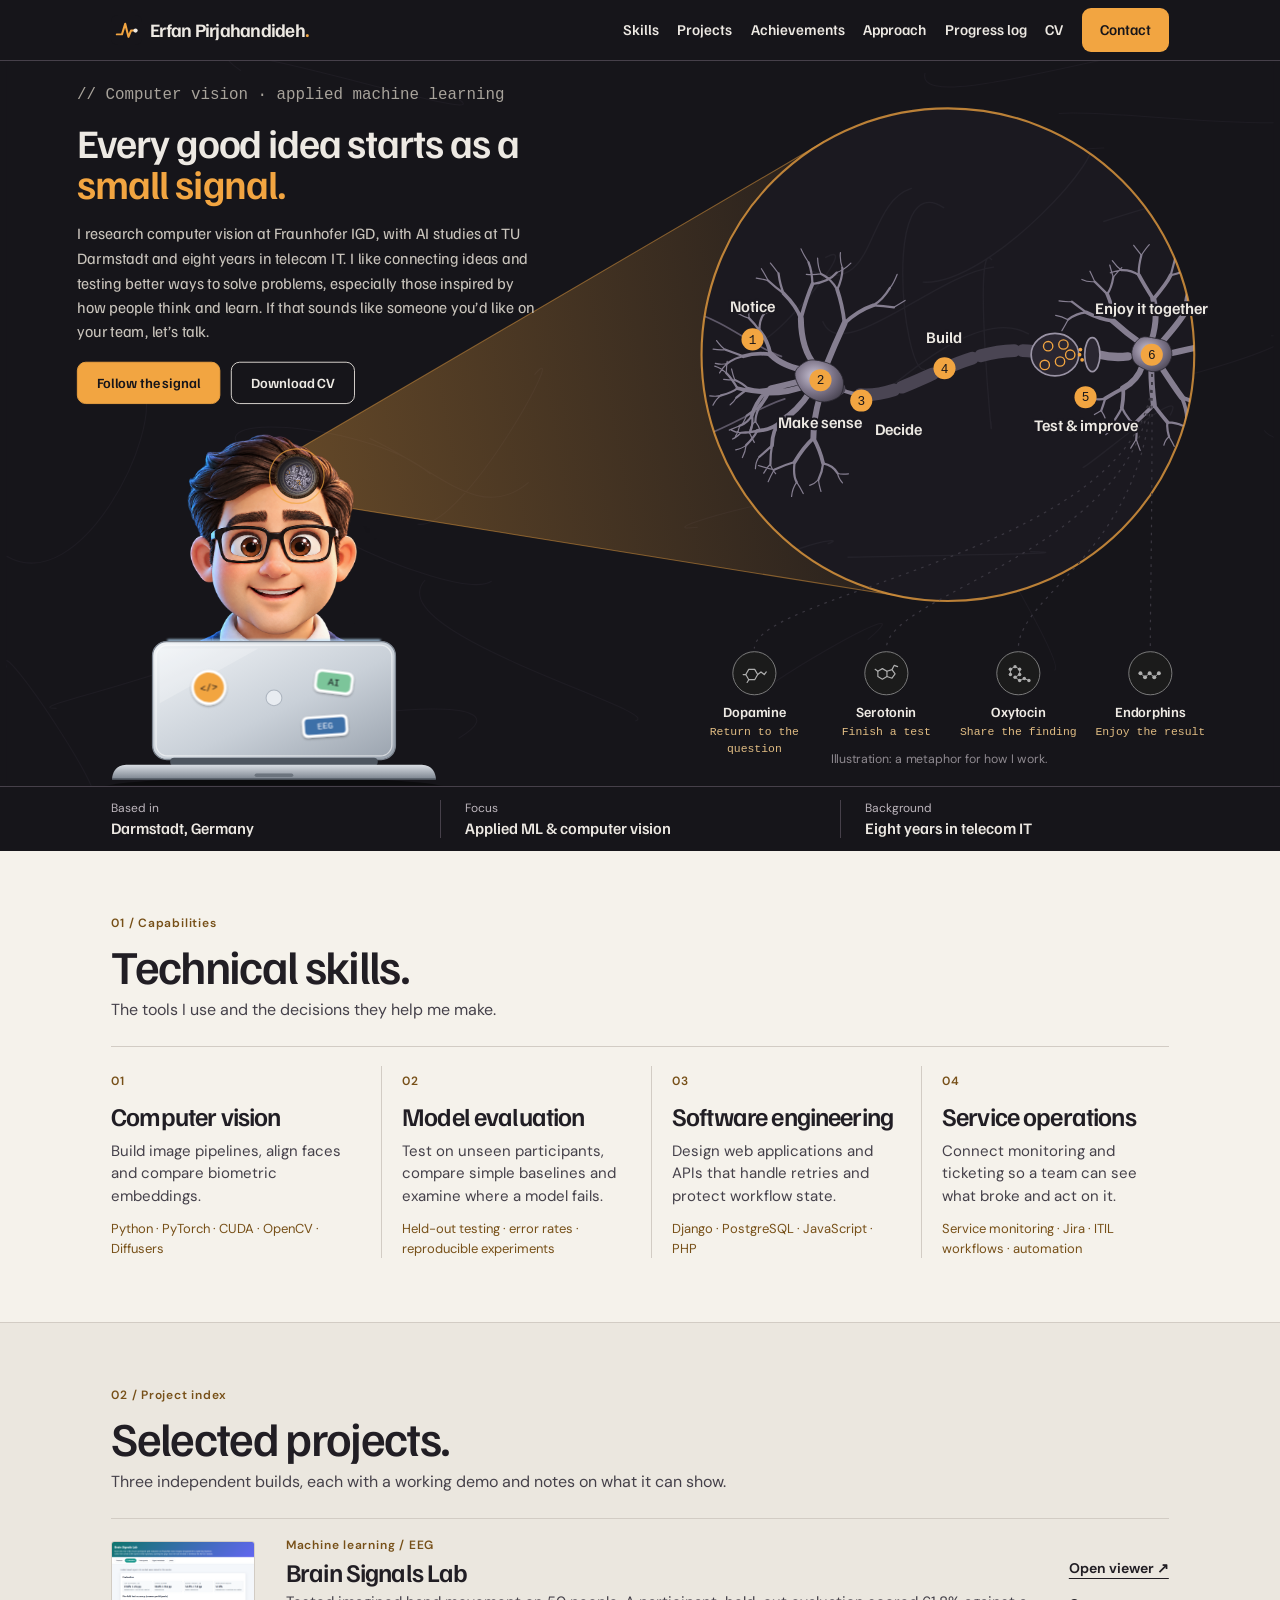
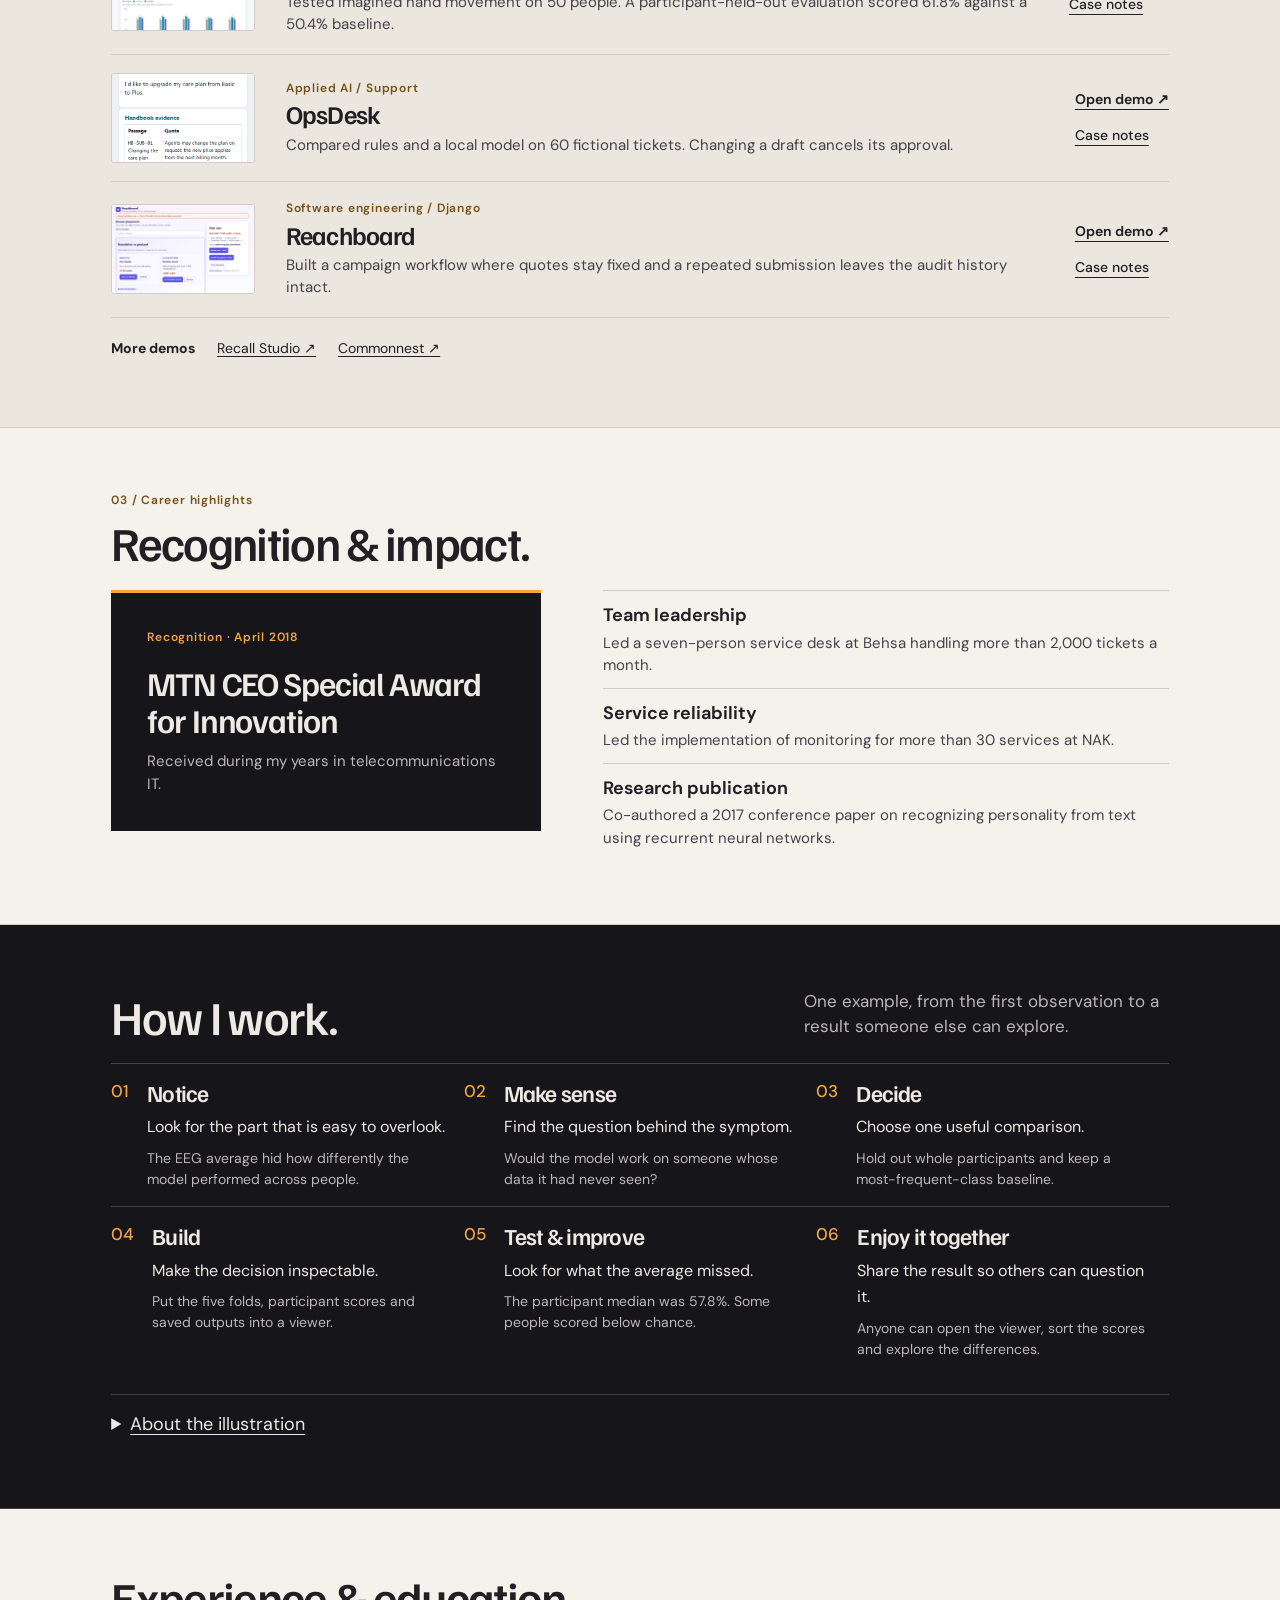
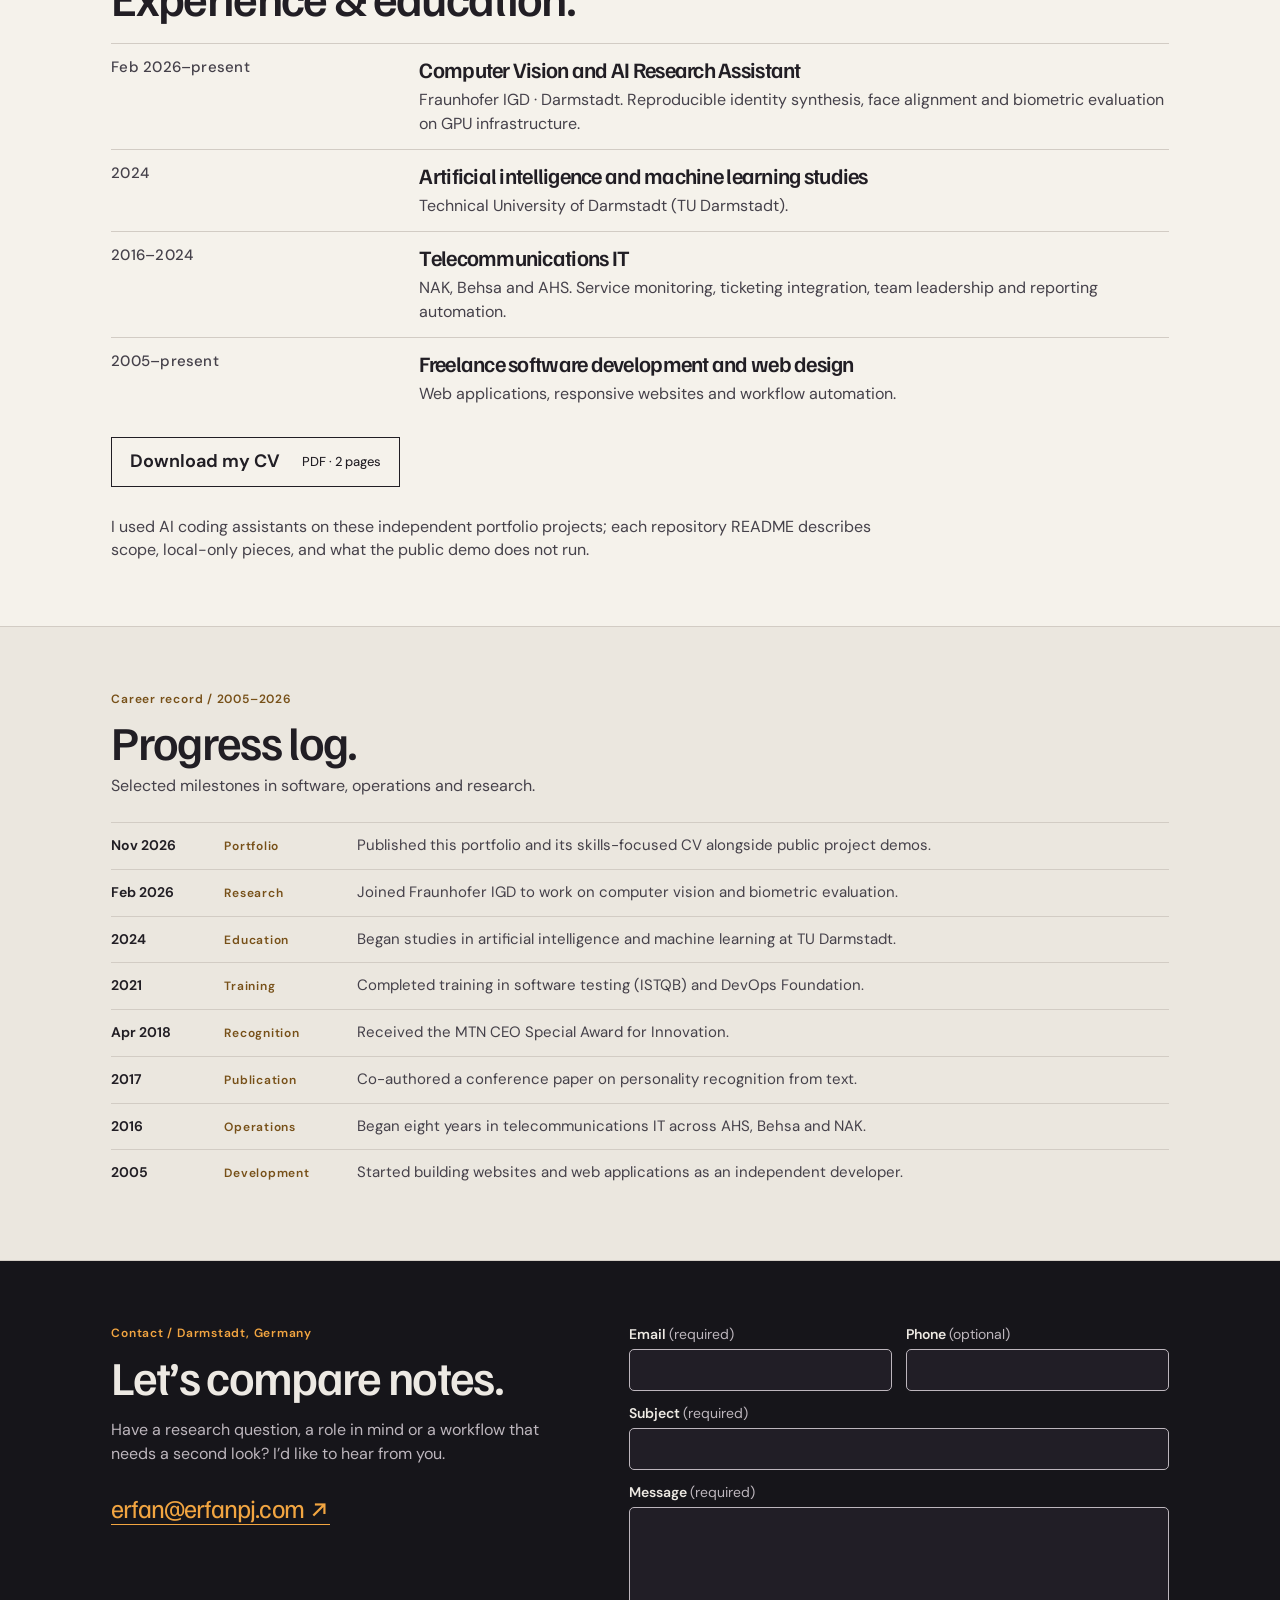
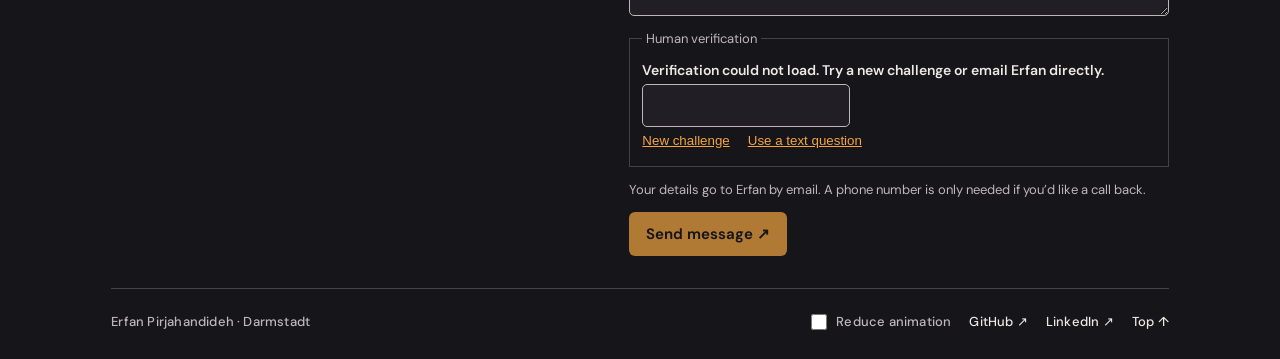
==== site/index.html @ 8ae09903 "Shorten the homepage introduction and add Erfan’s approach and invitation" ====
<!doctype html>
<html lang="en">
<head>
  <meta charset="utf-8">
  <meta name="viewport" content="width=device-width, initial-scale=1">
  <title>Erfan Pirjahandideh — Evidence Portfolio</title>
  <meta name="description" content="Computer vision research, machine learning and software engineering by Erfan Pirjahandideh. Skills, projects, professional milestones and CV.">
  <meta property="og:title" content="Erfan Pirjahandideh — Evidence Portfolio">
  <meta property="og:description" content="Follow one idea from question to inspectable result — Brain Signals Lab, OpsDesk, Reachboard, and more.">
  <meta property="og:type" content="website">
  <meta name="twitter:card" content="summary_large_image">
  <meta name="theme-color" content="#16151a">
  <link rel="canonical" href="https://erfanpj.com/">
  <meta property="og:url" content="https://erfanpj.com/">
  <meta property="og:image" content="https://erfanpj.com/assets/social-preview.jpg">
  <meta property="og:image:alt" content="Erfan’s illustrated portrait, brain cutaway and six-stage signal diagram">
  <link rel="icon" href="assets/mark.svg" type="image/svg+xml">
  <link rel="stylesheet" href="styles.css">
  <link rel="stylesheet" href="refinements.css">
  <link rel="stylesheet" href="portfolio.css">
</head>
<body class="field">
<a class="skip-link" href="#skills">Skip the illustration</a>
<header class="masthead"><div class="mast-inner">
  <a class="brand" href="#home"><img class="brand-mark" src="assets/mark.svg" width="32" height="32" alt=""><span>Erfan Pirjahandideh<span class="brand-dot">.</span></span></a>
  <nav class="wide-nav" aria-label="Primary"><a href="#skills">Skills</a><a href="#work">Projects</a><a href="#achievements">Achievements</a><a href="#approach">Approach</a><a href="#log">Progress log</a><a href="#cv">CV</a><a class="contact-link" href="#contact">Contact</a></nav><button type="button" class="menu-toggle" id="menu-toggle" aria-expanded="false" aria-controls="mobile-nav">Menu</button></div></header>
<dialog class="mobile-nav-panel" id="mobile-nav" aria-label="Site menu">
    <nav class="sheet" aria-label="Site menu">
      <button type="button" class="close-sheet" id="menu-close">Close menu</button>
      <a href="#skills">Skills</a><a href="#approach">Approach</a>
      <a href="#work">Work</a>
      <a href="#achievements">Achievements</a>
      <a href="#log">Progress log</a>
      <a href="#cv">CV</a>
      <a href="#contact">Contact</a>
      <a href="Erfan-Pirjahandideh-CV.pdf">Download CV (PDF)</a>
    </nav>
  </dialog>
<main id="home">
<div class="heroFrame"><div class="hero-scene" id="hero-scene" style="position: relative; width: 1440px; height: 900px; background: #16151A; overflow: hidden; font-family: 'Familjen Grotesk', sans-serif; color: #EDE9E3">
<svg viewBox="0 0 1440 900" aria-hidden="true" style="position: absolute; z-index: 0; inset: 0; width: 1440px; height: 900px"><defs>
<radialGradient id="soma4" cx="40%" cy="38%" r="70%"><stop offset="0" stop-color="#C9C2D4"></stop><stop offset=".55" stop-color="#7D7589"></stop><stop offset="1" stop-color="#4A4553"></stop></radialGradient>
<radialGradient id="bulb4" cx="50%" cy="30%" r="80%"><stop offset="0" stop-color="#3D3846"></stop><stop offset="1" stop-color="#25222B"></stop></radialGradient>
<linearGradient id="post4" x1="0" y1="0" x2="0" y2="1"><stop offset="0" stop-color="#34303B"></stop><stop offset="1" stop-color="#211F26"></stop></linearGradient>
<clipPath id="lens4"><circle cx="1000" cy="350" r="220"></circle></clipPath>
</defs><path d="M0.1,639.0 C85.3,687.5 177.9,495.2 155.6,449.7 M1196.4,135.9 C1256.9,128.8 1539.7,173.3 1500.7,119.3 M1043.9,90.1 C1029.4,150.0 1404.8,14.0 1373.5,70.6 M0.2,765.1 C-18.2,711.2 151.0,963.7 84.2,906.5 M593.1,555.3 C538.0,602.0 489.5,540.1 412.8,505.2 M304.6,695.8 C298.5,758.1 -1.3,812.1 56.5,811.9 M785.1,606.0 C703.3,616.3 1000.9,534.3 966.8,581.2 M467.6,602.6 C519.7,610.8 642.8,383.0 600.4,432.4 M1189.9,379.5 C1154.1,443.8 1018.0,475.5 1016.1,406.4 M867.0,791.7 C813.5,812.8 1059.2,665.3 979.3,733.5 M1096.7,566.8 C1054.2,522.5 1205.6,758.6 1191.4,768.3 M1429.9,496.3 C1442.5,520.5 1815.9,608.0 1779.0,538.3 M514.2,845.7 C611.1,787.3 332.9,819.3 286.1,844.7 M1437.6,388.4 C1527.2,385.6 1208.6,479.1 1224.6,447.3 M301.8,521.6 C217.2,558.8 509.3,694.9 551.1,667.5 M263.3,512.7 C233.2,474.6 420.0,492.0 481.5,545.4 M506.4,115.2 C597.2,165.3 169.2,22.5 266.1,86.9 M715.2,826.1 C749.4,815.0 421.5,725.9 475.5,666.3 M1127.5,282.6 C1083.0,261.7 1153.6,174.2 1247.2,175.0 M919.3,537.2 C948.7,532.4 941.0,616.1 1024.7,624.5 " fill="none" stroke="#1E1C23" stroke-width="1.2" stroke-linecap="round"></path><defs><linearGradient id="cg" gradientUnits="userSpaceOnUse" x1="330" y1="548" x2="1070" y2="410"><stop offset="0" stop-color="#F2A541" stop-opacity=".35"></stop><stop offset="1" stop-color="#F2A541" stop-opacity=".04"></stop></linearGradient></defs><path d="M326,574 L1025,686 L929,168 L317,526 Z" fill="url(#cg)"></path><path d="M326,574 L1025,686 M317,526 L929,168" stroke="#F2A541" stroke-width="1.2" opacity=".45"></path><g transform="translate(780.3,120.3) scale(0.9655)"><defs><radialGradient id="warmHero1" cx="62%" cy="50%" r="60%"><stop offset="0" stop-color="#F2A541" stop-opacity=".22"></stop><stop offset="1" stop-color="#F2A541" stop-opacity="0"></stop></radialGradient><clipPath id="scHero1"><circle cx="300" cy="300" r="290"></circle></clipPath></defs><circle cx="300" cy="300" r="290" fill="#1B1920"></circle><g clip-path="url(#scHero1)"><circle class="A warm" cx="300" cy="300" r="290" fill="url(#warmHero1)"></circle><path d="M0.1,46.6 C3.3,86.9 -175.0,34.9 -166.7,98.6 M34.9,585.3 C86.9,525.3 190.6,511.4 159.1,522.5 M483.4,143.2 C571.8,113.8 552.5,129.8 600.9,81.7 M138.7,200.9 C217.9,234.0 201.0,122.3 257.0,104.3 M81.6,282.8 C104.0,275.7 200.6,161.1 156.2,185.5 M394.9,275.4 C334.3,240.9 232.8,340.3 216.7,350.6 M272.4,317.3 C246.6,320.3 222.5,79.5 295.0,126.9 M49.2,496.4 C-41.9,516.0 81.6,734.6 180.6,680.0 M351.5,188.0 C327.7,158.0 355.0,436.4 350.6,379.2 M353.7,197.0 C287.8,204.4 174.3,313.8 152.9,261.1 M397.4,531.8 C480.5,534.0 247.0,536.7 182.4,538.4 M589.9,327.4 C666.2,385.1 587.5,437.2 622.6,475.6 M464.7,52.1 C496.0,52.9 351.7,218.5 271.0,214.6 M459.2,432.8 C472.8,426.2 585.0,328.5 561.8,370.9 " fill="none" stroke="#24222A" stroke-width="1.6" stroke-linecap="round"></path><path d="M0,250 C40,262 70,290 104,302 M0,400 C40,388 80,360 108,352" fill="none" stroke="#5D5767" stroke-width="2" stroke-linecap="round"></path><g fill="none" stroke="#857E90" stroke-linecap="round"><path d="M131.6,330.0 Q109.7,335.6 91.4,339.7 M135.3,319.0 Q106.1,314.4 91.2,299.6 M144.1,312.6 Q127.5,294.5 126.9,257.6 M137.7,343.7 Q122.3,367.1 103.1,378.3 M132.7,336.2 Q112.9,345.1 84.6,344.5 M149.5,348.4 Q141.5,376.6 141.7,398.1 M156.7,312.9 Q166.5,288.5 178.3,262.9 M539.5,284.0 Q548.3,255.7 541.8,234.7 M549.9,287.5 Q572.8,261.6 579.5,249.5 M556.0,300.0 Q576.4,295.0 605.1,288.9 M549.9,312.5 Q566.3,337.7 575.4,350.2 M539.5,316.0 Q539.3,334.8 542.4,359.0 M529.3,288.1 Q510.1,274.8 494.1,260.2 M529.3,311.9 Q523.6,330.2 506.1,339.6 " stroke-width="7"></path><path d="M91.4,339.7 Q85.8,351.5 78.2,361.1 M91.4,339.7 Q79.3,344.5 64.8,340.1 M91.2,299.6 Q73.6,297.3 59.2,301.8 M91.2,299.6 Q87.9,282.9 78.2,271.8 M126.9,257.6 Q122.5,243.7 106.7,227.9 M126.9,257.6 Q133.7,232.3 140.5,216.8 M103.1,378.3 Q93.4,387.9 92.9,407.1 M103.1,378.3 Q94.0,388.3 75.6,389.6 M84.6,344.5 Q73.2,357.3 69.4,371.0 M84.6,344.5 Q70.6,344.0 52.3,339.5 M141.7,398.1 Q149.4,411.9 153.1,427.9 M141.7,398.1 Q129.5,409.3 119.6,426.3 M178.3,262.9 Q176.0,242.0 169.7,223.4 M178.3,262.9 Q194.7,247.9 212.3,241.9 M541.8,234.7 Q530.8,217.3 524.9,206.3 M541.8,234.7 Q557.9,215.9 562.2,206.5 M579.5,249.5 Q578.7,235.5 586.3,216.1 M579.5,249.5 Q594.3,246.0 609.7,230.1 M605.1,288.9 Q615.5,275.1 632.2,271.8 M605.1,288.9 Q621.4,291.5 636.5,294.3 M575.4,350.2 Q590.9,355.0 601.2,365.6 M575.4,350.2 Q582.8,368.9 580.9,378.3 M542.4,359.0 Q547.6,366.7 558.5,379.6 M542.4,359.0 Q532.6,368.8 520.3,380.7 M494.1,260.2 Q478.6,258.2 462.9,250.2 M494.1,260.2 Q495.2,246.4 487.6,228.7 M506.1,339.6 Q507.3,348.3 504.8,362.2 M506.1,339.6 Q496.8,344.2 485.3,351.4 " stroke-width="4.4"></path><path d="M78.2,361.1 Q73.3,371.7 73.4,378.5 M78.2,361.1 Q71.0,365.8 63.1,371.8 M64.8,340.1 Q59.9,343.4 51.0,350.4 M64.8,340.1 Q59.2,334.1 49.2,329.8 M59.2,301.8 Q50.3,303.2 40.0,310.4 M59.2,301.8 Q49.3,298.1 38.3,294.1 M78.2,271.8 Q72.8,263.5 66.1,257.2 M78.2,271.8 Q78.0,258.5 83.4,252.2 M106.7,227.9 Q96.7,220.7 88.6,213.0 M106.7,227.9 Q102.5,218.3 100.6,204.4 M140.5,216.8 Q140.3,202.6 135.9,191.2 M140.5,216.8 Q159.8,214.5 169.2,203.3 M92.9,407.1 Q91.0,416.7 91.1,428.7 M92.9,407.1 Q83.2,415.6 78.1,420.1 M75.6,389.6 Q71.6,397.7 62.5,406.5 M75.6,389.6 Q68.0,391.2 56.4,391.9 M69.4,371.0 Q71.2,384.7 66.3,391.6 M69.4,371.0 Q65.4,379.7 54.9,383.7 M52.3,339.5 Q46.3,344.6 33.1,347.9 M52.3,339.5 Q44.9,327.2 39.2,321.7 M153.1,427.9 Q164.8,430.2 170.1,439.6 M153.1,427.9 Q152.2,437.5 147.7,447.0 M119.6,426.3 Q117.4,441.9 122.0,450.0 M119.6,426.3 Q108.2,429.5 95.4,435.4 M169.7,223.4 Q162.1,209.9 150.8,204.9 M169.7,223.4 Q176.4,208.6 175.7,197.8 M212.3,241.9 Q222.8,236.1 231.8,221.4 M212.3,241.9 Q223.7,242.5 236.5,244.2 M524.9,206.3 Q515.5,200.0 504.2,200.5 M524.9,206.3 Q523.8,198.3 527.7,182.9 M562.2,206.5 Q564.4,198.8 568.0,184.7 M562.2,206.5 Q576.5,203.1 585.8,197.8 M586.3,216.1 Q583.3,204.3 576.3,192.9 M586.3,216.1 Q588.5,208.3 597.2,197.5 M609.7,230.1 Q619.6,218.5 622.6,209.8 M609.7,230.1 Q620.8,229.9 634.1,231.6 M632.2,271.8 Q639.0,264.6 647.8,254.4 M632.2,271.8 Q643.7,269.9 653.9,269.7 M636.5,294.3 Q645.7,290.0 657.4,290.6 M636.5,294.3 Q641.4,300.3 653.8,309.4 M601.2,365.6 Q610.6,362.6 620.7,366.3 M601.2,365.6 Q607.3,373.4 607.6,385.6 M580.9,378.3 Q583.6,386.8 591.1,392.5 M580.9,378.3 Q577.0,386.3 575.6,396.9 M558.5,379.6 Q569.6,380.1 575.7,383.3 M558.5,379.6 Q557.2,385.7 560.4,396.7 M520.3,380.7 Q522.9,387.6 521.7,399.5 M520.3,380.7 Q512.0,379.7 499.3,385.2 M462.9,250.2 Q451.2,251.1 441.4,258.8 M462.9,250.2 Q454.1,244.0 445.9,237.6 M487.6,228.7 Q480.0,221.2 472.8,214.0 M487.6,228.7 Q492.6,221.7 494.7,208.7 M504.8,362.2 Q507.9,369.3 513.5,376.3 M504.8,362.2 Q502.7,367.4 497.0,375.9 M485.3,351.4 Q482.6,360.1 480.5,365.8 M485.3,351.4 Q478.6,354.0 468.9,351.2 " stroke-width="2.6"></path><path d="M73.4,378.5 Q77.5,384.0 79.0,389.2 M73.4,378.5 Q68.5,381.8 67.0,388.9 M63.1,371.8 Q60.7,376.8 57.2,383.4 M51.0,350.4 Q47.8,356.2 43.7,359.0 M49.2,329.8 Q41.1,329.5 36.1,329.0 M49.2,329.8 Q47.2,325.4 45.3,316.8 M40.0,310.4 Q34.6,315.7 31.2,321.4 M40.0,310.4 Q33.9,312.2 26.2,310.3 M38.3,294.1 Q30.7,294.7 23.6,293.5 M38.3,294.1 Q33.4,291.2 27.7,283.4 M66.1,257.2 Q59.5,255.4 53.1,251.6 M66.1,257.2 Q65.1,251.8 66.3,243.7 M83.4,252.2 Q80.9,248.1 79.1,239.5 M83.4,252.2 Q90.3,249.9 95.7,244.4 M88.6,213.0 Q84.0,211.2 74.4,209.8 M88.6,213.0 Q84.0,204.4 80.5,198.8 M100.6,204.4 Q94.6,196.2 91.1,192.1 M135.9,191.2 Q129.8,182.1 127.1,175.4 M169.2,203.3 Q177.7,200.3 185.8,192.2 M91.1,428.7 Q91.9,433.6 97.2,440.1 M91.1,428.7 Q87.3,432.2 83.2,439.4 M78.1,420.1 Q73.8,425.3 73.4,434.1 M62.5,406.5 Q61.6,414.3 58.1,421.1 M62.5,406.5 Q58.4,410.2 50.2,412.1 M56.4,391.9 Q51.0,397.6 46.4,399.3 M56.4,391.9 Q49.9,391.6 45.1,388.8 M66.3,391.6 Q68.7,397.1 72.1,403.2 M54.9,383.7 Q53.1,391.5 49.9,396.2 M54.9,383.7 Q51.1,385.3 42.6,388.8 M33.1,347.9 Q27.3,351.4 23.4,359.4 M33.1,347.9 Q28.5,349.5 19.7,348.5 M39.2,321.7 Q32.8,315.5 25.5,313.4 M39.2,321.7 Q39.1,315.6 40.2,307.7 M170.1,439.6 Q174.4,441.3 183.0,440.2 M170.1,439.6 Q170.9,444.8 175.9,450.9 M147.7,447.0 Q147.9,452.0 150.6,461.0 M147.7,447.0 Q143.0,452.0 137.3,453.9 M122.0,450.0 Q125.7,455.4 129.7,463.5 M122.0,450.0 Q116.7,457.7 116.0,466.8 M95.4,435.4 Q90.7,444.0 88.4,449.5 M95.4,435.4 Q89.5,434.4 76.9,430.5 M150.8,204.9 Q141.3,206.4 133.4,205.5 M150.8,204.9 Q146.9,197.4 146.6,186.2 M175.7,197.8 Q172.5,188.3 173.5,179.9 M231.8,221.4 Q236.1,216.0 240.2,205.5 M236.5,244.2 Q240.9,241.5 249.6,236.1 M504.2,200.5 Q496.1,201.9 491.2,203.6 M504.2,200.5 Q498.7,196.5 493.5,189.3 M527.7,182.9 Q522.4,175.9 518.7,171.2 M527.7,182.9 Q533.7,174.0 537.1,170.5 M568.0,184.7 Q563.1,177.2 563.2,169.9 M585.8,197.8 Q591.6,191.3 595.9,185.8 M585.8,197.8 Q593.4,199.5 603.2,202.0 M576.3,192.9 Q571.9,188.5 567.6,178.9 M576.3,192.9 Q575.0,186.3 576.5,176.5 M597.2,197.5 Q599.5,188.7 599.7,183.1 M597.2,197.5 Q603.8,195.2 608.6,190.1 M622.6,209.8 Q623.3,198.8 624.3,192.3 M634.1,231.6 Q643.3,227.9 647.4,224.0 M634.1,231.6 Q643.8,238.1 649.7,240.8 M647.8,254.4 Q651.5,248.8 657.1,240.8 M647.8,254.4 Q656.8,254.3 661.8,250.0 M653.9,269.7 Q660.8,266.9 666.4,263.5 M653.9,269.7 Q662.1,272.7 668.3,274.0 M657.4,290.6 Q661.2,287.5 669.6,285.1 M657.4,290.6 Q662.6,290.4 670.2,294.5 M653.8,309.4 Q660.0,308.9 670.9,310.1 M653.8,309.4 Q654.2,315.2 658.7,322.8 M620.7,366.3 Q625.9,361.4 630.6,357.0 M620.7,366.3 Q625.8,367.2 631.9,371.4 M607.6,385.6 Q613.0,389.7 616.5,398.5 M607.6,385.6 Q602.6,389.9 602.2,397.4 M591.1,392.5 Q593.8,394.3 600.5,399.2 M575.6,396.9 Q575.4,403.5 579.0,409.0 M575.7,383.3 Q582.5,384.5 587.0,383.4 M560.4,396.7 Q564.5,403.6 566.4,407.9 M560.4,396.7 Q556.0,399.9 554.2,406.6 M521.7,399.5 Q523.2,404.1 526.3,412.6 M521.7,399.5 Q519.7,402.7 515.2,410.0 M499.3,385.2 Q493.1,387.2 485.9,394.1 M441.4,258.8 Q439.3,263.0 434.2,271.7 M441.4,258.8 Q433.8,254.6 426.9,253.8 M445.9,237.6 Q435.8,237.9 430.8,236.7 M472.8,214.0 Q464.3,214.8 457.7,211.4 M472.8,214.0 Q471.3,210.0 467.2,201.7 M494.7,208.7 Q492.8,203.4 490.5,194.4 M494.7,208.7 Q499.7,202.6 504.7,197.5 M513.5,376.3 Q518.7,378.5 520.4,384.0 M497.0,375.9 Q495.4,380.8 494.8,385.9 M480.5,365.8 Q484.1,371.5 485.0,374.5 M480.5,365.8 Q476.8,367.9 472.5,370.5 M468.9,351.2 Q466.2,354.6 460.1,357.6 M468.9,351.2 Q462.7,346.4 458.7,344.7 " stroke-width="1.4"></path></g><path d="M172,340 C240,372 300,286 400,296" fill="none" stroke="#857E90" stroke-width="4.5" stroke-linecap="round"></path><path d="M172,340 C240,372 300,286 400,296" fill="none" stroke="#4A4553" stroke-width="15" stroke-linecap="round" stroke-dasharray="0 26 40 10 40 10 40 10 40 10 40 400"></path><path d="M512,302 C496,304 486,302 478,300" stroke="#857E90" stroke-width="10" stroke-linecap="round" fill="none"></path><ellipse cx="470" cy="300" rx="9" ry="20" fill="#2A2631" stroke="#9A93A5" stroke-width="2"></ellipse><ellipse cx="426" cy="300" rx="28" ry="25" fill="#2A2631" stroke="#9A93A5" stroke-width="2"></ellipse><g fill="#2A2631" stroke="#F2A541" stroke-width="1.6"><circle cx="418" cy="290" r="5.5"></circle><circle cx="432" cy="308" r="5.5"></circle><circle cx="414" cy="312" r="5.5"></circle><circle cx="436" cy="288" r="5.5"></circle><circle cx="444" cy="300" r="5.5"></circle></g><g fill="#F2A541"><circle class="nt" cx="456" cy="294" r="2.2"></circle><circle class="nt" cx="458" cy="306" r="2.2" style="animation-delay: .9s"></circle><circle class="nt" cx="455" cy="300" r="2.2" style="animation-delay: 1.8s"></circle></g><circle class="A k1" cx="453" cy="300" r="7" fill="#F2A541" opacity="0"></circle><rect class="A k2" x="444" y="291" width="16" height="18" rx="3" fill="#F2A541" opacity="0"></rect><path class="A k3" d="M444,296 L453,296 L453,291 L460,300 L453,309 L453,304 L444,304 Z" fill="#7BC59A" opacity="0"></path><g font-family="JetBrains Mono, monospace" font-size="24" font-weight="500" text-anchor="middle"><text class="A m1" x="458" y="262" fill="#E07A6E">✕</text><text class="A m2" x="458" y="262" fill="#E07A6E">✕</text><text class="A m3" x="458" y="262" fill="#7BC59A">✓</text></g><circle class="A bglow" cx="540" cy="300" r="56" fill="#F2A541" style="filter: blur(12px)"></circle><path d="M176.8,330.0 C177.6,335.4 176.9,343.7 173.3,348.0 C169.6,352.2 160.9,355.2 154.9,355.6 C148.9,356.0 142.2,353.2 137.3,350.3 C132.3,347.4 128.0,343.4 125.2,338.3 C122.3,333.3 118.6,325.3 120.3,320.1 C122.1,314.8 129.9,308.9 135.5,306.9 C141.2,305.0 148.7,306.9 154.1,308.4 C159.6,309.9 164.7,312.2 168.4,315.8 C172.2,319.4 175.9,324.6 176.8,330.0 Z" fill="url(#soma4)" stroke="#2A2730" stroke-width="1"></path><path d="M563.7,300.0 C563.5,304.6 560.9,310.2 557.6,313.6 C554.3,316.9 548.5,319.6 543.8,320.0 C539.2,320.5 534.0,318.5 529.8,316.3 C525.5,314.2 520.5,311.2 518.4,307.2 C516.3,303.2 515.8,297.0 517.2,292.4 C518.7,287.8 522.9,281.7 527.3,279.7 C531.7,277.8 538.5,279.6 543.7,280.6 C548.9,281.6 555.2,282.5 558.5,285.7 C561.8,289.0 563.9,295.4 563.7,300.0 Z" fill="url(#soma4)" stroke="#2A2730" stroke-width="1"></path><path class="A pA" pathLength="1000" fill="none" stroke="#F2A541" stroke-width="5" stroke-linecap="round" d="M0,400 C40,388 80,360 108,352 L150,330 L172,340 C240,372 300,286 400,296 L426,300"></path><path class="A pB" pathLength="1000" fill="none" stroke="#7BC59A" stroke-width="5" stroke-linecap="round" d="M470,300 L540,300 C560,300 580,290 600,280"></path><g fill="none" stroke="#7BC59A" stroke-width="3"><circle class="A burst" cx="462" cy="300" r="26"></circle><circle class="A burst" cx="540" cy="300" r="30" style="animation-delay: .4s"></circle></g><circle class="A cf" cx="540" cy="300" r="2.4" fill="#7BC59A" style="--dx: 70px; --dy: 0px"></circle><circle class="A cf" cx="540" cy="300" r="3" fill="#F2A541" style="--dx: 57px; --dy: 41px"></circle><circle class="A cf" cx="540" cy="300" r="2.4" fill="#F2A541" style="--dx: 22px; --dy: 67px"></circle><circle class="A cf" cx="540" cy="300" r="3" fill="#7BC59A" style="--dx: -22px; --dy: 67px"></circle><circle class="A cf" cx="540" cy="300" r="2.4" fill="#F2A541" style="--dx: -57px; --dy: 41px"></circle><circle class="A cf" cx="540" cy="300" r="3" fill="#F2A541" style="--dx: -70px; --dy: 0px"></circle><circle class="A cf" cx="540" cy="300" r="2.4" fill="#7BC59A" style="--dx: -57px; --dy: -41px"></circle><circle class="A cf" cx="540" cy="300" r="3" fill="#F2A541" style="--dx: -22px; --dy: -67px"></circle><circle class="A cf" cx="540" cy="300" r="2.4" fill="#F2A541" style="--dx: 22px; --dy: -67px"></circle><circle class="A cf" cx="540" cy="300" r="3" fill="#7BC59A" style="--dx: 57px; --dy: -41px"></circle></g><circle cx="300" cy="300" r="290" fill="none" stroke="#F2A541" stroke-width="2.5" opacity=".75"></circle><circle class="A okring" cx="300" cy="300" r="293" fill="none" stroke="#7BC59A" stroke-width="6"></circle><g fill="none" stroke="#F2A541" stroke-width="3"><circle class="A pr0" cx="70" cy="282" r="24"></circle><circle class="A pr1" cx="150" cy="330" r="24"></circle><circle class="A pr2" cx="198" cy="354" r="24"></circle><circle class="A pr3" cx="296" cy="316" r="24"></circle><circle class="A pr4" cx="462" cy="350" r="24"></circle><circle class="A pr5" cx="540" cy="300" r="24"></circle></g><g font-family="JetBrains Mono, monospace" font-size="15" text-anchor="middle"><circle class="A pin0" cx="70" cy="282" r="13" fill="#F2A541"></circle><text class="A pt0" x="70" y="287" fill="#16151A">1</text><circle class="A pin1" cx="150" cy="330" r="13" fill="#F2A541"></circle><text class="A pt1" x="150" y="335" fill="#16151A">2</text><circle class="A pin2" cx="198" cy="354" r="13" fill="#F2A541"></circle><text class="A pt2" x="198" y="359" fill="#16151A">3</text><circle class="A pin3" cx="296" cy="316" r="13" fill="#F2A541"></circle><text class="A pt3" x="296" y="321" fill="#16151A">4</text><circle class="A pin4" cx="462" cy="350" r="13" fill="#F2A541"></circle><text class="A pt4" x="462" y="355" fill="#16151A">5</text><circle class="A pin5" cx="540" cy="300" r="13" fill="#F2A541"></circle><text class="A pt5" x="540" y="305" fill="#16151A">6</text></g><g font-family="Familjen Grotesk, sans-serif" font-size="19" font-weight="600"><text class="A lb0" x="70" y="250" text-anchor="middle" fill="#EDE9E3" stroke="#1B1920" stroke-width="5" paint-order="stroke">Notice</text><text class="A lb1" x="150" y="386" text-anchor="middle" fill="#EDE9E3" stroke="#1B1920" stroke-width="5" paint-order="stroke">Make sense</text><text class="A lb2" x="214" y="394" text-anchor="start" fill="#EDE9E3" stroke="#1B1920" stroke-width="5" paint-order="stroke">Decide</text><text class="A lb3" x="296" y="286" text-anchor="middle" fill="#EDE9E3" stroke="#1B1920" stroke-width="5" paint-order="stroke">Build</text><text class="A lb4" x="462" y="390" text-anchor="middle" fill="#EDE9E3" stroke="#1B1920" stroke-width="5" paint-order="stroke">Test &amp; improve</text><text class="A lb5" x="540" y="252" text-anchor="middle" fill="#EDE9E3" stroke="#1B1920" stroke-width="5" paint-order="stroke">Enjoy it together</text></g></g></svg>


<div class="top" style="position: absolute; left: 80px; top: 104px; width: 520px; display: flex; flex-direction: column; gap: 20px">
<p style="margin: 0; font: 400 14px 'JetBrains Mono', monospace; color: #A8A39B">// Computer vision · applied machine learning</p>
<h1 style="margin: 0; font: 600 46px/1.03 'Familjen Grotesk', sans-serif; letter-spacing: -0.03em">Every good idea starts as a <span style="color: #F2A541">small signal.</span></h1>
<p style="margin: 0; font-size: 18px; line-height: 1.55; color: #C9C4BC">I research computer vision at Fraunhofer IGD, with AI studies at TU Darmstadt and eight years in telecom IT. I like connecting ideas and testing better ways to solve problems, especially those inspired by how people think and learn. If that sounds like someone you’d like on your team, let’s talk.</p>
<div style="display: flex; gap: 12px"><a href="#approach" class="btn solid">Follow the signal</a><a href="Erfan-Pirjahandideh-CV.pdf" class="btn ghost">Download CV</a></div>
</div>
<img class="A avimg" src="assets/erfan-avatar.png" alt="Cartoon portrait of Erfan" style="position: absolute; z-index: 1; left: 170px; top: 500px; width: 260px; height: auto; transform-origin: 50% 90%">
<img class="A avimg" src="assets/brain-cutaway-theme.png" alt="" aria-hidden="true" style="position: absolute; z-index: 3; left: 304px; top: 522px; width: 52px; height: 52px; transform-origin: -4px 233px">
<div class="win A winA" aria-hidden="true" style="left: 938px; top: 262px; font-size: 33px">It works.</div>
<button type="button" class="hor2 off A hon0" style="left: 825px; top: 747px;" aria-label="Illustration: dopamine motif — motivation to repeat" aria-expanded="false" aria-controls="desk-tip-0" aria-describedby="desk-tip-0"><svg width="34" height="34" viewBox="0 0 40 40" aria-hidden="true"><g fill="none" stroke="#F2A541" stroke-width="1.8" stroke-linejoin="round" stroke-linecap="round"><path d="M25,22 L20.5,29.8 L11.5,29.8 L7,22 L11.5,14.2 L20.5,14.2 Z"></path><path d="M25,22 L30,18 L35,22 L38,18 M7,22 L3,22 M11.5,29.8 L9,34"></path></g></svg><span class="tip" id="desk-tip-0" role="tooltip"><strong>Dopamine</strong>An encouraging result makes me want to try the comparison again.</span></button>
<button type="button" class="hor2 off A hon1" style="left: 975px; top: 747px;" aria-label="Illustration: serotonin motif — calm satisfaction" aria-expanded="false" aria-controls="desk-tip-1" aria-describedby="desk-tip-1"><svg width="34" height="34" viewBox="0 0 40 40" aria-hidden="true"><g fill="none" stroke="#F2A541" stroke-width="1.8" stroke-linejoin="round" stroke-linecap="round"><path d="M14,13 L20.9,17 L20.9,25 L14,29 L7.1,25 L7.1,17 Z"></path><path d="M20.9,17 L28.5,14.5 L33.2,21 L28.5,27.5 L20.9,25 M28.5,14.5 L32,8 L37,10 M7.1,17 L3,14"></path></g></svg><span class="tip" id="desk-tip-1" role="tooltip"><strong>Serotonin</strong>There is satisfaction in an experiment that someone else can repeat.</span></button>
<button type="button" class="hor2 off A hon2" style="left: 1125px; top: 747px;" aria-label="Illustration: oxytocin motif — trust and togetherness" aria-expanded="false" aria-controls="desk-tip-2" aria-describedby="desk-tip-2"><svg width="34" height="34" viewBox="0 0 40 40" aria-hidden="true"><g fill="none" stroke="#F2A541" stroke-width="1.4"><path d="M8,22 L8,14 L15,10 L22,14 L22,22 L15,26 L22,31 L29,28 L36,31"></path></g><g fill="#F2A541"><circle cx="8" cy="22" r="2.6"></circle><circle cx="8" cy="14" r="2.6"></circle><circle cx="15" cy="10" r="2.6"></circle><circle cx="22" cy="14" r="2.6"></circle><circle cx="22" cy="22" r="2.6"></circle><circle cx="15" cy="26" r="2.6"></circle><circle cx="22" cy="31" r="2.6"></circle><circle cx="29" cy="28" r="2.6"></circle><circle cx="36" cy="31" r="2.6"></circle></g></svg><span class="tip" id="desk-tip-2" role="tooltip"><strong>Oxytocin</strong>I trust a result more after someone else has had a chance to question it.</span></button>
<button type="button" class="hor2 off A hon3" style="left: 1275px; top: 747px;" aria-label="Illustration: endorphin motif — feel-good lift" aria-expanded="false" aria-controls="desk-tip-3" aria-describedby="desk-tip-3"><svg width="34" height="34" viewBox="0 0 40 40" aria-hidden="true"><path d="M5,20 L12,26 L19,20 L26,26 L33,20" fill="none" stroke="#F2A541" stroke-width="1.4"></path><g fill="#F2A541"><circle cx="5" cy="20" r="3"></circle><circle cx="12" cy="26" r="3"></circle><circle cx="19" cy="20" r="3"></circle><circle cx="26" cy="26" r="3"></circle><circle cx="33" cy="20" r="3"></circle></g></svg><span class="tip" id="desk-tip-3" role="tooltip"><strong>Endorphins</strong>Solving a stubborn problem together feels good.</span></button>
<div class="hlab off A lon0" style="width: 140px; left: 780px; top: 806px; text-align: center"><strong>Dopamine</strong><span>Return to the question</span></div>
<div class="hlab off A lon1" style="width: 140px; left: 930px; top: 806px; text-align: center"><strong>Serotonin</strong><span>Finish a test</span></div>
<div class="hlab off A lon2" style="width: 140px; left: 1080px; top: 806px; text-align: center"><strong>Oxytocin</strong><span>Share the finding</span></div>
<p class="hlab off A lon3 illustration-note" style="width:560px;left:780px;top:848px;text-align:center;opacity:.72!important">Illustration: a metaphor for how I work.</p>
<div class="hlab off A lon3" style="width: 140px; left: 1230px; top: 806px; text-align: center"><strong>Endorphins</strong><span>Enjoy the result</span></div>

<svg viewBox="0 0 1440 900" aria-hidden="true" style="position: absolute; z-index: 2; pointer-events: none; inset: 0; width: 1440px; height: 900px"><circle class="A spot" cx="330" cy="548" r="31" fill="none" stroke="#F2A541" stroke-width="1.4" opacity=".7"></circle><g fill="#FF8A7A"><ellipse class="A blush" cx="257" cy="665" rx="22" ry="12"></ellipse><ellipse class="A blush" cx="353" cy="665" rx="22" ry="12"></ellipse></g><path class="A spark" d="M274,617 l2.1,4.9 l4.9,2.1 l-4.9,2.1 l-2.1,4.9 l-2.1,-4.9 l-4.9,-2.1 l4.9,-2.1 Z" fill="#FFE08A" style="animation-delay: 0s"></path><path class="A spark" d="M332,617 l2.1,4.9 l4.9,2.1 l-4.9,2.1 l-2.1,4.9 l-2.1,-4.9 l-4.9,-2.1 l4.9,-2.1 Z" fill="#FFE08A" style="animation-delay: 0.15s"></path><path class="A spark" d="M402,528 l3.6,8.4 l8.4,3.6 l-8.4,3.6 l-3.6,8.4 l-3.6,-8.4 l-8.4,-3.6 l8.4,-3.6 Z" fill="#FFE08A" style="animation-delay: 0.3s"></path><path class="A spark" d="M190,561 l2.7,6.3 l6.3,2.7 l-6.3,2.7 l-2.7,6.3 l-2.7,-6.3 l-6.3,-2.7 l6.3,-2.7 Z" fill="#FFE08A" style="animation-delay: 0.45s"></path><path class="A spark" d="M420,613 l2.1,4.9 l4.9,2.1 l-4.9,2.1 l-2.1,4.9 l-2.1,-4.9 l-4.9,-2.1 l4.9,-2.1 Z" fill="#FFE08A" style="animation-delay: 0.6s"></path><path class="A sweat" d="M392,570 C387,580 385,587 392,590 C399,587 397,580 392,570 Z" fill="#8FD3F0"></path><defs>
<linearGradient id="lid2" x1="0" y1="0" x2="1" y2="1"><stop offset="0" stop-color="#F1F4F7"></stop><stop offset=".55" stop-color="#C9D0D8"></stop><stop offset="1" stop-color="#9AA3AE"></stop></linearGradient>
<linearGradient id="base2" x1="0" y1="0" x2="0" y2="1"><stop offset="0" stop-color="#D9DEE4"></stop><stop offset="1" stop-color="#7E8691"></stop></linearGradient>
<filter id="stk" x="-20%" y="-20%" width="140%" height="140%"><feDropShadow dx="0" dy="1.5" stdDeviation="1.2" flood-color="#000" flood-opacity=".35"></feDropShadow></filter>
</defs>
<ellipse cx="304" cy="904" rx="200" ry="14" fill="#000" opacity=".45"></ellipse>
<path d="M184,735 L424,735" stroke="#BFE3FF" stroke-width="3" stroke-linecap="round" opacity=".8" style="filter: blur(1.5px)"></path>
<rect x="166" y="736" width="276" height="134" rx="16" fill="url(#lid2)" stroke="#7E8691" stroke-width="1.5"></rect>
<rect x="170" y="740" width="268" height="126" rx="13" fill="none" stroke="#FFFFFF" stroke-width="1.5" opacity=".55"></rect>
<path d="M174,744 L286,744 L174,806 Z" fill="#FFFFFF" opacity=".22"></path>
<circle cx="304" cy="800" r="9" fill="#E8ECF1" stroke="#AEB6C0" stroke-width="1.2"></circle>
<g filter="url(#stk)">
<g transform="rotate(-8 230 788)"><circle cx="230" cy="788" r="20" fill="#FFFFFF"></circle><circle cx="230" cy="788" r="17" fill="#F2A541"></circle><text x="230" y="792" font-family="JetBrains Mono, monospace" font-size="11" font-weight="500" fill="#16151A" text-anchor="middle">&lt;/&gt;</text></g>
<g transform="rotate(7 372 782)"><rect x="350" y="769" width="44" height="26" rx="7" fill="#FFFFFF"></rect><rect x="353" y="772" width="38" height="20" rx="5" fill="#7BC59A"></rect><text x="372" y="786" font-family="JetBrains Mono, monospace" font-size="11" font-weight="500" fill="#16151A" text-anchor="middle">AI</text></g>
<g transform="rotate(-4 362 832)"><rect x="336" y="820" width="52" height="24" rx="6" fill="#FFFFFF"></rect><rect x="339" y="823" width="46" height="18" rx="4" fill="#3E6FA8"></rect><text x="362" y="835" font-family="JetBrains Mono, monospace" font-size="10" font-weight="500" fill="#FFFFFF" text-anchor="middle">EEG</text></g>
</g>
<rect x="186" y="868" width="236" height="9" rx="4.5" fill="#4E5660"></rect>
<path d="M136,876 L472,876 C484,876 488,886 488,892 L120,892 C120,886 124,876 136,876 Z" fill="url(#base2)"></path>
<path d="M120,892 L488,892" stroke="#5E6670" stroke-width="2"></path>
<rect x="282" y="886" width="44" height="4" rx="2" fill="#6C747E"></rect>
<path d="M1302,432 C1302,630 850,680 850,744" fill="none" stroke="#3A3740" stroke-width="1.4" stroke-dasharray="3 6"></path><path class="A rel0" pathLength="1" d="M1302,432 C1302,630 850,680 850,744" fill="none" stroke="#F2A541" stroke-width="1.8" opacity="0"></path><path class="A dot0" pathLength="1" d="M1302,432 C1302,630 850,680 850,744" fill="none" stroke="#FFE08A" stroke-width="7" stroke-linecap="round" style="filter: drop-shadow(0 0 6px #F2A541)"></path><path d="M1302,432 C1302,630 1000,680 1000,744" fill="none" stroke="#3A3740" stroke-width="1.4" stroke-dasharray="3 6"></path><path class="A rel1" pathLength="1" d="M1302,432 C1302,630 1000,680 1000,744" fill="none" stroke="#F2A541" stroke-width="1.8" opacity="0"></path><path class="A dot1" pathLength="1" d="M1302,432 C1302,630 1000,680 1000,744" fill="none" stroke="#FFE08A" stroke-width="7" stroke-linecap="round" style="filter: drop-shadow(0 0 6px #F2A541)"></path><path d="M1302,432 C1302,630 1150,680 1150,744" fill="none" stroke="#3A3740" stroke-width="1.4" stroke-dasharray="3 6"></path><path class="A rel2" pathLength="1" d="M1302,432 C1302,630 1150,680 1150,744" fill="none" stroke="#F2A541" stroke-width="1.8" opacity="0"></path><path class="A dot2" pathLength="1" d="M1302,432 C1302,630 1150,680 1150,744" fill="none" stroke="#FFE08A" stroke-width="7" stroke-linecap="round" style="filter: drop-shadow(0 0 6px #F2A541)"></path><path d="M1302,432 C1302,630 1300,680 1300,744" fill="none" stroke="#3A3740" stroke-width="1.4" stroke-dasharray="3 6"></path><path class="A rel3" pathLength="1" d="M1302,432 C1302,630 1300,680 1300,744" fill="none" stroke="#F2A541" stroke-width="1.8" opacity="0"></path><path class="A dot3" pathLength="1" d="M1302,432 C1302,630 1300,680 1300,744" fill="none" stroke="#FFE08A" stroke-width="7" stroke-linecap="round" style="filter: drop-shadow(0 0 6px #F2A541)"></path></svg>
</div></div>

<div class="mobileHero" id="mobile-hero">

  <div class="mobileIntro"><p class="mfocus">Computer vision · applied machine learning</p>
  <h1>Every good idea starts as a <em>small signal.</em></h1>
  <p>I research computer vision at Fraunhofer IGD, with AI studies at TU Darmstadt and eight years in telecom IT. I like connecting ideas and testing better ways to solve problems, especially those inspired by how people think and learn. If that sounds like someone you’d like on your team, let’s talk.</p>
  <div class="mact">
    <a href="#approach">Follow the signal</a>
    <a href="Erfan-Pirjahandideh-CV.pdf">Download CV</a>
  </div>
  </div><figure class="mobileFigure"><div class="mobileSceneWrap"><svg viewBox="0 0 360 465" class="mobileSignal" aria-hidden="true" focusable="false"><defs>
<radialGradient id="m-soma4" cx="40%" cy="38%" r="70%"><stop offset="0" stop-color="#C9C2D4"></stop><stop offset=".55" stop-color="#7D7589"></stop><stop offset="1" stop-color="#4A4553"></stop></radialGradient>
<radialGradient id="m-bulb4" cx="50%" cy="30%" r="80%"><stop offset="0" stop-color="#3D3846"></stop><stop offset="1" stop-color="#25222B"></stop></radialGradient>
<linearGradient id="m-post4" x1="0" y1="0" x2="0" y2="1"><stop offset="0" stop-color="#34303B"></stop><stop offset="1" stop-color="#211F26"></stop></linearGradient>
<clipPath id="m-lens4"><circle cx="1000" cy="350" r="220"></circle></clipPath>
<linearGradient id="m-mobile-cone" gradientUnits="userSpaceOnUse" x1="112" y1="39" x2="205" y2="314"><stop offset="0" stop-color="#f2a541" stop-opacity=".47"></stop><stop offset="1" stop-color="#f2a541" stop-opacity=".07"></stop></linearGradient></defs><defs><linearGradient id="m-cg" gradientUnits="userSpaceOnUse" x1="330" y1="548" x2="1070" y2="410"><stop offset="0" stop-color="#F2A541" stop-opacity=".35"></stop><stop offset="1" stop-color="#F2A541" stop-opacity=".04"></stop></linearGradient></defs><path d="M111.6,38.0 L300.30,208.59 L65.28,288.12 Z" fill="url(#m-mobile-cone)"></path><path d="M300.30,208.59 L111.6,38.0 L65.28,288.12" fill="none" stroke="#f2a541" stroke-opacity=".5" stroke-width=".8"></path><g transform="translate(-60,-247) scale(.52)"><image href="assets/erfan-avatar.png" x="170" y="500" width="260" height="283"></image><circle class="A spot" cx="330" cy="548" r="31" fill="none" stroke="#F2A541" stroke-width="1.4" opacity=".7"></circle><g fill="#FF8A7A"><ellipse class="A blush" cx="257" cy="665" rx="22" ry="12"></ellipse><ellipse class="A blush" cx="353" cy="665" rx="22" ry="12"></ellipse></g><path class="A spark" d="M274,617 l2.1,4.9 l4.9,2.1 l-4.9,2.1 l-2.1,4.9 l-2.1,-4.9 l-4.9,-2.1 l4.9,-2.1 Z" fill="#FFE08A" style="animation-delay: 0s"></path><path class="A spark" d="M332,617 l2.1,4.9 l4.9,2.1 l-4.9,2.1 l-2.1,4.9 l-2.1,-4.9 l-4.9,-2.1 l4.9,-2.1 Z" fill="#FFE08A" style="animation-delay: 0.15s"></path><path class="A spark" d="M402,528 l3.6,8.4 l8.4,3.6 l-8.4,3.6 l-3.6,8.4 l-3.6,-8.4 l-8.4,-3.6 l8.4,-3.6 Z" fill="#FFE08A" style="animation-delay: 0.3s"></path><path class="A spark" d="M190,561 l2.7,6.3 l6.3,2.7 l-6.3,2.7 l-2.7,6.3 l-2.7,-6.3 l-6.3,-2.7 l6.3,-2.7 Z" fill="#FFE08A" style="animation-delay: 0.45s"></path><path class="A spark" d="M420,613 l2.1,4.9 l4.9,2.1 l-4.9,2.1 l-2.1,4.9 l-2.1,-4.9 l-4.9,-2.1 l4.9,-2.1 Z" fill="#FFE08A" style="animation-delay: 0.6s"></path><path class="A sweat" d="M392,570 C387,580 385,587 392,590 C399,587 397,580 392,570 Z" fill="#8FD3F0"></path><defs>
<linearGradient id="m-lid2" x1="0" y1="0" x2="1" y2="1"><stop offset="0" stop-color="#F1F4F7"></stop><stop offset=".55" stop-color="#C9D0D8"></stop><stop offset="1" stop-color="#9AA3AE"></stop></linearGradient>
<linearGradient id="m-base2" x1="0" y1="0" x2="0" y2="1"><stop offset="0" stop-color="#D9DEE4"></stop><stop offset="1" stop-color="#7E8691"></stop></linearGradient>
<filter id="m-stk" x="-20%" y="-20%" width="140%" height="140%"><feDropShadow dx="0" dy="1.5" stdDeviation="1.2" flood-color="#000" flood-opacity=".35"></feDropShadow></filter>
</defs>
<ellipse cx="304" cy="904" rx="200" ry="14" fill="#000" opacity=".45"></ellipse>
<path d="M184,735 L424,735" stroke="#BFE3FF" stroke-width="3" stroke-linecap="round" opacity=".8" style="filter: blur(1.5px)"></path>
<rect x="166" y="736" width="276" height="134" rx="16" fill="url(#m-lid2)" stroke="#7E8691" stroke-width="1.5"></rect>
<rect x="170" y="740" width="268" height="126" rx="13" fill="none" stroke="#FFFFFF" stroke-width="1.5" opacity=".55"></rect>
<path d="M174,744 L286,744 L174,806 Z" fill="#FFFFFF" opacity=".22"></path>
<circle cx="304" cy="800" r="9" fill="#E8ECF1" stroke="#AEB6C0" stroke-width="1.2"></circle>
<g filter="url(#m-stk)">
<g transform="rotate(-8 230 788)"><circle cx="230" cy="788" r="20" fill="#FFFFFF"></circle><circle cx="230" cy="788" r="17" fill="#F2A541"></circle><text x="230" y="792" font-family="JetBrains Mono, monospace" font-size="11" font-weight="500" fill="#16151A" text-anchor="middle">&lt;/&gt;</text></g>
<g transform="rotate(7 372 782)"><rect x="350" y="769" width="44" height="26" rx="7" fill="#FFFFFF"></rect><rect x="353" y="772" width="38" height="20" rx="5" fill="#7BC59A"></rect><text x="372" y="786" font-family="JetBrains Mono, monospace" font-size="11" font-weight="500" fill="#16151A" text-anchor="middle">AI</text></g>
<g transform="rotate(-4 362 832)"><rect x="336" y="820" width="52" height="24" rx="6" fill="#FFFFFF"></rect><rect x="339" y="823" width="46" height="18" rx="4" fill="#3E6FA8"></rect><text x="362" y="835" font-family="JetBrains Mono, monospace" font-size="10" font-weight="500" fill="#FFFFFF" text-anchor="middle">EEG</text></g>
</g>
<rect x="186" y="868" width="236" height="9" rx="4.5" fill="#4E5660"></rect>
<path d="M136,876 L472,876 C484,876 488,886 488,892 L120,892 C120,886 124,876 136,876 Z" fill="url(#m-base2)"></path>
<path d="M120,892 L488,892" stroke="#5E6670" stroke-width="2"></path>
<rect x="282" y="886" width="44" height="4" rx="2" fill="#6C747E"></rect>
<image href="assets/brain-cutaway-theme.png" x="304" y="522" width="52" height="52"></image></g><g transform="translate(58 167) scale(.49)"><defs><radialGradient id="m-warmHero1" cx="62%" cy="50%" r="60%"><stop offset="0" stop-color="#F2A541" stop-opacity=".22"></stop><stop offset="1" stop-color="#F2A541" stop-opacity="0"></stop></radialGradient><clipPath id="m-scHero1"><circle cx="300" cy="300" r="290"></circle></clipPath></defs><circle cx="300" cy="300" r="290" fill="#1B1920"></circle><g clip-path="url(#m-scHero1)"><circle class="A warm" cx="300" cy="300" r="290" fill="url(#m-warmHero1)"></circle><path d="M0.1,46.6 C3.3,86.9 -175.0,34.9 -166.7,98.6 M34.9,585.3 C86.9,525.3 190.6,511.4 159.1,522.5 M483.4,143.2 C571.8,113.8 552.5,129.8 600.9,81.7 M138.7,200.9 C217.9,234.0 201.0,122.3 257.0,104.3 M81.6,282.8 C104.0,275.7 200.6,161.1 156.2,185.5 M394.9,275.4 C334.3,240.9 232.8,340.3 216.7,350.6 M272.4,317.3 C246.6,320.3 222.5,79.5 295.0,126.9 M49.2,496.4 C-41.9,516.0 81.6,734.6 180.6,680.0 M351.5,188.0 C327.7,158.0 355.0,436.4 350.6,379.2 M353.7,197.0 C287.8,204.4 174.3,313.8 152.9,261.1 M397.4,531.8 C480.5,534.0 247.0,536.7 182.4,538.4 M589.9,327.4 C666.2,385.1 587.5,437.2 622.6,475.6 M464.7,52.1 C496.0,52.9 351.7,218.5 271.0,214.6 M459.2,432.8 C472.8,426.2 585.0,328.5 561.8,370.9 " fill="none" stroke="#24222A" stroke-width="1.6" stroke-linecap="round"></path><path d="M0,250 C40,262 70,290 104,302 M0,400 C40,388 80,360 108,352" fill="none" stroke="#5D5767" stroke-width="2" stroke-linecap="round"></path><g fill="none" stroke="#857E90" stroke-linecap="round"><path d="M131.6,330.0 Q109.7,335.6 91.4,339.7 M135.3,319.0 Q106.1,314.4 91.2,299.6 M144.1,312.6 Q127.5,294.5 126.9,257.6 M137.7,343.7 Q122.3,367.1 103.1,378.3 M132.7,336.2 Q112.9,345.1 84.6,344.5 M149.5,348.4 Q141.5,376.6 141.7,398.1 M156.7,312.9 Q166.5,288.5 178.3,262.9 M539.5,284.0 Q548.3,255.7 541.8,234.7 M549.9,287.5 Q572.8,261.6 579.5,249.5 M556.0,300.0 Q576.4,295.0 605.1,288.9 M549.9,312.5 Q566.3,337.7 575.4,350.2 M539.5,316.0 Q539.3,334.8 542.4,359.0 M529.3,288.1 Q510.1,274.8 494.1,260.2 M529.3,311.9 Q523.6,330.2 506.1,339.6 " stroke-width="7"></path><path d="M91.4,339.7 Q85.8,351.5 78.2,361.1 M91.4,339.7 Q79.3,344.5 64.8,340.1 M91.2,299.6 Q73.6,297.3 59.2,301.8 M91.2,299.6 Q87.9,282.9 78.2,271.8 M126.9,257.6 Q122.5,243.7 106.7,227.9 M126.9,257.6 Q133.7,232.3 140.5,216.8 M103.1,378.3 Q93.4,387.9 92.9,407.1 M103.1,378.3 Q94.0,388.3 75.6,389.6 M84.6,344.5 Q73.2,357.3 69.4,371.0 M84.6,344.5 Q70.6,344.0 52.3,339.5 M141.7,398.1 Q149.4,411.9 153.1,427.9 M141.7,398.1 Q129.5,409.3 119.6,426.3 M178.3,262.9 Q176.0,242.0 169.7,223.4 M178.3,262.9 Q194.7,247.9 212.3,241.9 M541.8,234.7 Q530.8,217.3 524.9,206.3 M541.8,234.7 Q557.9,215.9 562.2,206.5 M579.5,249.5 Q578.7,235.5 586.3,216.1 M579.5,249.5 Q594.3,246.0 609.7,230.1 M605.1,288.9 Q615.5,275.1 632.2,271.8 M605.1,288.9 Q621.4,291.5 636.5,294.3 M575.4,350.2 Q590.9,355.0 601.2,365.6 M575.4,350.2 Q582.8,368.9 580.9,378.3 M542.4,359.0 Q547.6,366.7 558.5,379.6 M542.4,359.0 Q532.6,368.8 520.3,380.7 M494.1,260.2 Q478.6,258.2 462.9,250.2 M494.1,260.2 Q495.2,246.4 487.6,228.7 M506.1,339.6 Q507.3,348.3 504.8,362.2 M506.1,339.6 Q496.8,344.2 485.3,351.4 " stroke-width="4.4"></path><path d="M78.2,361.1 Q73.3,371.7 73.4,378.5 M78.2,361.1 Q71.0,365.8 63.1,371.8 M64.8,340.1 Q59.9,343.4 51.0,350.4 M64.8,340.1 Q59.2,334.1 49.2,329.8 M59.2,301.8 Q50.3,303.2 40.0,310.4 M59.2,301.8 Q49.3,298.1 38.3,294.1 M78.2,271.8 Q72.8,263.5 66.1,257.2 M78.2,271.8 Q78.0,258.5 83.4,252.2 M106.7,227.9 Q96.7,220.7 88.6,213.0 M106.7,227.9 Q102.5,218.3 100.6,204.4 M140.5,216.8 Q140.3,202.6 135.9,191.2 M140.5,216.8 Q159.8,214.5 169.2,203.3 M92.9,407.1 Q91.0,416.7 91.1,428.7 M92.9,407.1 Q83.2,415.6 78.1,420.1 M75.6,389.6 Q71.6,397.7 62.5,406.5 M75.6,389.6 Q68.0,391.2 56.4,391.9 M69.4,371.0 Q71.2,384.7 66.3,391.6 M69.4,371.0 Q65.4,379.7 54.9,383.7 M52.3,339.5 Q46.3,344.6 33.1,347.9 M52.3,339.5 Q44.9,327.2 39.2,321.7 M153.1,427.9 Q164.8,430.2 170.1,439.6 M153.1,427.9 Q152.2,437.5 147.7,447.0 M119.6,426.3 Q117.4,441.9 122.0,450.0 M119.6,426.3 Q108.2,429.5 95.4,435.4 M169.7,223.4 Q162.1,209.9 150.8,204.9 M169.7,223.4 Q176.4,208.6 175.7,197.8 M212.3,241.9 Q222.8,236.1 231.8,221.4 M212.3,241.9 Q223.7,242.5 236.5,244.2 M524.9,206.3 Q515.5,200.0 504.2,200.5 M524.9,206.3 Q523.8,198.3 527.7,182.9 M562.2,206.5 Q564.4,198.8 568.0,184.7 M562.2,206.5 Q576.5,203.1 585.8,197.8 M586.3,216.1 Q583.3,204.3 576.3,192.9 M586.3,216.1 Q588.5,208.3 597.2,197.5 M609.7,230.1 Q619.6,218.5 622.6,209.8 M609.7,230.1 Q620.8,229.9 634.1,231.6 M632.2,271.8 Q639.0,264.6 647.8,254.4 M632.2,271.8 Q643.7,269.9 653.9,269.7 M636.5,294.3 Q645.7,290.0 657.4,290.6 M636.5,294.3 Q641.4,300.3 653.8,309.4 M601.2,365.6 Q610.6,362.6 620.7,366.3 M601.2,365.6 Q607.3,373.4 607.6,385.6 M580.9,378.3 Q583.6,386.8 591.1,392.5 M580.9,378.3 Q577.0,386.3 575.6,396.9 M558.5,379.6 Q569.6,380.1 575.7,383.3 M558.5,379.6 Q557.2,385.7 560.4,396.7 M520.3,380.7 Q522.9,387.6 521.7,399.5 M520.3,380.7 Q512.0,379.7 499.3,385.2 M462.9,250.2 Q451.2,251.1 441.4,258.8 M462.9,250.2 Q454.1,244.0 445.9,237.6 M487.6,228.7 Q480.0,221.2 472.8,214.0 M487.6,228.7 Q492.6,221.7 494.7,208.7 M504.8,362.2 Q507.9,369.3 513.5,376.3 M504.8,362.2 Q502.7,367.4 497.0,375.9 M485.3,351.4 Q482.6,360.1 480.5,365.8 M485.3,351.4 Q478.6,354.0 468.9,351.2 " stroke-width="2.6"></path><path d="M73.4,378.5 Q77.5,384.0 79.0,389.2 M73.4,378.5 Q68.5,381.8 67.0,388.9 M63.1,371.8 Q60.7,376.8 57.2,383.4 M51.0,350.4 Q47.8,356.2 43.7,359.0 M49.2,329.8 Q41.1,329.5 36.1,329.0 M49.2,329.8 Q47.2,325.4 45.3,316.8 M40.0,310.4 Q34.6,315.7 31.2,321.4 M40.0,310.4 Q33.9,312.2 26.2,310.3 M38.3,294.1 Q30.7,294.7 23.6,293.5 M38.3,294.1 Q33.4,291.2 27.7,283.4 M66.1,257.2 Q59.5,255.4 53.1,251.6 M66.1,257.2 Q65.1,251.8 66.3,243.7 M83.4,252.2 Q80.9,248.1 79.1,239.5 M83.4,252.2 Q90.3,249.9 95.7,244.4 M88.6,213.0 Q84.0,211.2 74.4,209.8 M88.6,213.0 Q84.0,204.4 80.5,198.8 M100.6,204.4 Q94.6,196.2 91.1,192.1 M135.9,191.2 Q129.8,182.1 127.1,175.4 M169.2,203.3 Q177.7,200.3 185.8,192.2 M91.1,428.7 Q91.9,433.6 97.2,440.1 M91.1,428.7 Q87.3,432.2 83.2,439.4 M78.1,420.1 Q73.8,425.3 73.4,434.1 M62.5,406.5 Q61.6,414.3 58.1,421.1 M62.5,406.5 Q58.4,410.2 50.2,412.1 M56.4,391.9 Q51.0,397.6 46.4,399.3 M56.4,391.9 Q49.9,391.6 45.1,388.8 M66.3,391.6 Q68.7,397.1 72.1,403.2 M54.9,383.7 Q53.1,391.5 49.9,396.2 M54.9,383.7 Q51.1,385.3 42.6,388.8 M33.1,347.9 Q27.3,351.4 23.4,359.4 M33.1,347.9 Q28.5,349.5 19.7,348.5 M39.2,321.7 Q32.8,315.5 25.5,313.4 M39.2,321.7 Q39.1,315.6 40.2,307.7 M170.1,439.6 Q174.4,441.3 183.0,440.2 M170.1,439.6 Q170.9,444.8 175.9,450.9 M147.7,447.0 Q147.9,452.0 150.6,461.0 M147.7,447.0 Q143.0,452.0 137.3,453.9 M122.0,450.0 Q125.7,455.4 129.7,463.5 M122.0,450.0 Q116.7,457.7 116.0,466.8 M95.4,435.4 Q90.7,444.0 88.4,449.5 M95.4,435.4 Q89.5,434.4 76.9,430.5 M150.8,204.9 Q141.3,206.4 133.4,205.5 M150.8,204.9 Q146.9,197.4 146.6,186.2 M175.7,197.8 Q172.5,188.3 173.5,179.9 M231.8,221.4 Q236.1,216.0 240.2,205.5 M236.5,244.2 Q240.9,241.5 249.6,236.1 M504.2,200.5 Q496.1,201.9 491.2,203.6 M504.2,200.5 Q498.7,196.5 493.5,189.3 M527.7,182.9 Q522.4,175.9 518.7,171.2 M527.7,182.9 Q533.7,174.0 537.1,170.5 M568.0,184.7 Q563.1,177.2 563.2,169.9 M585.8,197.8 Q591.6,191.3 595.9,185.8 M585.8,197.8 Q593.4,199.5 603.2,202.0 M576.3,192.9 Q571.9,188.5 567.6,178.9 M576.3,192.9 Q575.0,186.3 576.5,176.5 M597.2,197.5 Q599.5,188.7 599.7,183.1 M597.2,197.5 Q603.8,195.2 608.6,190.1 M622.6,209.8 Q623.3,198.8 624.3,192.3 M634.1,231.6 Q643.3,227.9 647.4,224.0 M634.1,231.6 Q643.8,238.1 649.7,240.8 M647.8,254.4 Q651.5,248.8 657.1,240.8 M647.8,254.4 Q656.8,254.3 661.8,250.0 M653.9,269.7 Q660.8,266.9 666.4,263.5 M653.9,269.7 Q662.1,272.7 668.3,274.0 M657.4,290.6 Q661.2,287.5 669.6,285.1 M657.4,290.6 Q662.6,290.4 670.2,294.5 M653.8,309.4 Q660.0,308.9 670.9,310.1 M653.8,309.4 Q654.2,315.2 658.7,322.8 M620.7,366.3 Q625.9,361.4 630.6,357.0 M620.7,366.3 Q625.8,367.2 631.9,371.4 M607.6,385.6 Q613.0,389.7 616.5,398.5 M607.6,385.6 Q602.6,389.9 602.2,397.4 M591.1,392.5 Q593.8,394.3 600.5,399.2 M575.6,396.9 Q575.4,403.5 579.0,409.0 M575.7,383.3 Q582.5,384.5 587.0,383.4 M560.4,396.7 Q564.5,403.6 566.4,407.9 M560.4,396.7 Q556.0,399.9 554.2,406.6 M521.7,399.5 Q523.2,404.1 526.3,412.6 M521.7,399.5 Q519.7,402.7 515.2,410.0 M499.3,385.2 Q493.1,387.2 485.9,394.1 M441.4,258.8 Q439.3,263.0 434.2,271.7 M441.4,258.8 Q433.8,254.6 426.9,253.8 M445.9,237.6 Q435.8,237.9 430.8,236.7 M472.8,214.0 Q464.3,214.8 457.7,211.4 M472.8,214.0 Q471.3,210.0 467.2,201.7 M494.7,208.7 Q492.8,203.4 490.5,194.4 M494.7,208.7 Q499.7,202.6 504.7,197.5 M513.5,376.3 Q518.7,378.5 520.4,384.0 M497.0,375.9 Q495.4,380.8 494.8,385.9 M480.5,365.8 Q484.1,371.5 485.0,374.5 M480.5,365.8 Q476.8,367.9 472.5,370.5 M468.9,351.2 Q466.2,354.6 460.1,357.6 M468.9,351.2 Q462.7,346.4 458.7,344.7 " stroke-width="1.4"></path></g><path d="M172,340 C240,372 300,286 400,296" fill="none" stroke="#857E90" stroke-width="4.5" stroke-linecap="round"></path><path d="M172,340 C240,372 300,286 400,296" fill="none" stroke="#4A4553" stroke-width="15" stroke-linecap="round" stroke-dasharray="0 26 40 10 40 10 40 10 40 10 40 400"></path><path d="M512,302 C496,304 486,302 478,300" stroke="#857E90" stroke-width="10" stroke-linecap="round" fill="none"></path><ellipse cx="470" cy="300" rx="9" ry="20" fill="#2A2631" stroke="#9A93A5" stroke-width="2"></ellipse><ellipse cx="426" cy="300" rx="28" ry="25" fill="#2A2631" stroke="#9A93A5" stroke-width="2"></ellipse><g fill="#2A2631" stroke="#F2A541" stroke-width="1.6"><circle cx="418" cy="290" r="5.5"></circle><circle cx="432" cy="308" r="5.5"></circle><circle cx="414" cy="312" r="5.5"></circle><circle cx="436" cy="288" r="5.5"></circle><circle cx="444" cy="300" r="5.5"></circle></g><g fill="#F2A541"><circle class="nt" cx="456" cy="294" r="2.2"></circle><circle class="nt" cx="458" cy="306" r="2.2" style="animation-delay: .9s"></circle><circle class="nt" cx="455" cy="300" r="2.2" style="animation-delay: 1.8s"></circle></g><circle class="A k1" cx="453" cy="300" r="7" fill="#F2A541" opacity="0"></circle><rect class="A k2" x="444" y="291" width="16" height="18" rx="3" fill="#F2A541" opacity="0"></rect><path class="A k3" d="M444,296 L453,296 L453,291 L460,300 L453,309 L453,304 L444,304 Z" fill="#7BC59A" opacity="0"></path><g font-family="JetBrains Mono, monospace" font-size="24" font-weight="500" text-anchor="middle"><text class="A m1" x="458" y="262" fill="#E07A6E">✕</text><text class="A m2" x="458" y="262" fill="#E07A6E">✕</text><text class="A m3" x="458" y="262" fill="#7BC59A">✓</text></g><circle class="A bglow" cx="540" cy="300" r="56" fill="#F2A541" style="filter: blur(12px)"></circle><path d="M176.8,330.0 C177.6,335.4 176.9,343.7 173.3,348.0 C169.6,352.2 160.9,355.2 154.9,355.6 C148.9,356.0 142.2,353.2 137.3,350.3 C132.3,347.4 128.0,343.4 125.2,338.3 C122.3,333.3 118.6,325.3 120.3,320.1 C122.1,314.8 129.9,308.9 135.5,306.9 C141.2,305.0 148.7,306.9 154.1,308.4 C159.6,309.9 164.7,312.2 168.4,315.8 C172.2,319.4 175.9,324.6 176.8,330.0 Z" fill="url(#m-soma4)" stroke="#2A2730" stroke-width="1"></path><path d="M563.7,300.0 C563.5,304.6 560.9,310.2 557.6,313.6 C554.3,316.9 548.5,319.6 543.8,320.0 C539.2,320.5 534.0,318.5 529.8,316.3 C525.5,314.2 520.5,311.2 518.4,307.2 C516.3,303.2 515.8,297.0 517.2,292.4 C518.7,287.8 522.9,281.7 527.3,279.7 C531.7,277.8 538.5,279.6 543.7,280.6 C548.9,281.6 555.2,282.5 558.5,285.7 C561.8,289.0 563.9,295.4 563.7,300.0 Z" fill="url(#m-soma4)" stroke="#2A2730" stroke-width="1"></path><path class="A pA" pathLength="1000" fill="none" stroke="#F2A541" stroke-width="5" stroke-linecap="round" d="M0,400 C40,388 80,360 108,352 L150,330 L172,340 C240,372 300,286 400,296 L426,300"></path><path class="A pB" pathLength="1000" fill="none" stroke="#7BC59A" stroke-width="5" stroke-linecap="round" d="M470,300 L540,300 C560,300 580,290 600,280"></path><g fill="none" stroke="#7BC59A" stroke-width="3"><circle class="A burst" cx="462" cy="300" r="26"></circle><circle class="A burst" cx="540" cy="300" r="30" style="animation-delay: .4s"></circle></g><circle class="A cf" cx="540" cy="300" r="2.4" fill="#7BC59A" style="--dx: 70px; --dy: 0px"></circle><circle class="A cf" cx="540" cy="300" r="3" fill="#F2A541" style="--dx: 57px; --dy: 41px"></circle><circle class="A cf" cx="540" cy="300" r="2.4" fill="#F2A541" style="--dx: 22px; --dy: 67px"></circle><circle class="A cf" cx="540" cy="300" r="3" fill="#7BC59A" style="--dx: -22px; --dy: 67px"></circle><circle class="A cf" cx="540" cy="300" r="2.4" fill="#F2A541" style="--dx: -57px; --dy: 41px"></circle><circle class="A cf" cx="540" cy="300" r="3" fill="#F2A541" style="--dx: -70px; --dy: 0px"></circle><circle class="A cf" cx="540" cy="300" r="2.4" fill="#7BC59A" style="--dx: -57px; --dy: -41px"></circle><circle class="A cf" cx="540" cy="300" r="3" fill="#F2A541" style="--dx: -22px; --dy: -67px"></circle><circle class="A cf" cx="540" cy="300" r="2.4" fill="#F2A541" style="--dx: 22px; --dy: -67px"></circle><circle class="A cf" cx="540" cy="300" r="3" fill="#7BC59A" style="--dx: 57px; --dy: -41px"></circle></g><circle cx="300" cy="300" r="290" fill="none" stroke="#F2A541" stroke-width="2.5" opacity=".75"></circle><circle class="A okring" cx="300" cy="300" r="293" fill="none" stroke="#7BC59A" stroke-width="6"></circle><g fill="none" stroke="#F2A541" stroke-width="3"><circle class="A pr0" cx="70" cy="282" r="24"></circle><circle class="A pr1" cx="150" cy="330" r="24"></circle><circle class="A pr2" cx="198" cy="354" r="24"></circle><circle class="A pr3" cx="296" cy="316" r="24"></circle><circle class="A pr4" cx="462" cy="350" r="24"></circle><circle class="A pr5" cx="540" cy="300" r="24"></circle></g><g font-family="JetBrains Mono, monospace" font-size="15" text-anchor="middle"><circle class="A pin0" cx="70" cy="282" r="13" fill="#F2A541"></circle><text class="A pt0" x="70" y="287" fill="#16151A">1</text><circle class="A pin1" cx="150" cy="330" r="13" fill="#F2A541"></circle><text class="A pt1" x="150" y="335" fill="#16151A">2</text><circle class="A pin2" cx="198" cy="354" r="13" fill="#F2A541"></circle><text class="A pt2" x="198" y="359" fill="#16151A">3</text><circle class="A pin3" cx="296" cy="316" r="13" fill="#F2A541"></circle><text class="A pt3" x="296" y="321" fill="#16151A">4</text><circle class="A pin4" cx="462" cy="350" r="13" fill="#F2A541"></circle><text class="A pt4" x="462" y="355" fill="#16151A">5</text><circle class="A pin5" cx="540" cy="300" r="13" fill="#F2A541"></circle><text class="A pt5" x="540" y="305" fill="#16151A">6</text></g></g></svg></div>
  <figcaption>Fig. 01 &nbsp;·&nbsp; The six steps <a href="#signal-key">Illustration notes ↓</a></figcaption></figure>
</div>

<aside class="glance"><div class="wrap"><div><small>Based in</small>Darmstadt, Germany</div><div><small>Focus</small>Applied ML &amp; computer vision</div><div><small>Background</small>Eight years in telecom IT</div></div></aside>

<section id="analytics-privacy" class="analytics-privacy" aria-labelledby="analytics-title" hidden>
  <div class="wrap">
    <div class="analytics-copy">
      <h2 id="analytics-title" tabindex="-1">Optional analytics</h2>
      <p>May I use Google Analytics to count visits, CV downloads and project opens?</p>
      <details><summary>How your data is used</summary>
        <p>If you allow analytics, Google receives visit and device information, the referring site’s origin when available, and the portfolio actions listed above. Contact form entries and URL query parameters are excluded. Advertising features are off.</p>
        <p>Analytics cookies and your choice last up to six months. You can change your choice under “Privacy &amp; analytics” in the footer. Declining stops future measurement and removes this site’s analytics cookies. <a href="https://policies.google.com/privacy">Google’s privacy policy</a>.</p>
      </details>
    </div>
    <div class="analytics-actions" role="group" aria-label="Analytics preference">
      <button type="button" data-analytics-choice="allow" aria-pressed="false">Allow analytics</button>
      <button type="button" data-analytics-choice="decline" aria-pressed="false">Decline analytics</button>
    </div>
    <p id="analytics-status" role="status"></p>
  </div>
</section>

<section id="skills" class="band skills"><div class="wrap"><header class="section-heading"><p class="folio">01 / Capabilities</p><h2>Technical skills.</h2><p>The tools I use and the decisions they help me make.</p></header>
<div class="capabilities">
<article><span class="cap-number" aria-hidden="true">01</span><h3>Computer vision</h3><p>Build image pipelines, align faces and compare biometric embeddings.</p><small>Python · PyTorch · CUDA · OpenCV · Diffusers</small></article>
<article><span class="cap-number" aria-hidden="true">02</span><h3>Model evaluation</h3><p>Test on unseen participants, compare simple baselines and examine where a model fails.</p><small>Held-out testing · error rates · reproducible experiments</small></article>
<article><span class="cap-number" aria-hidden="true">03</span><h3>Software engineering</h3><p>Design web applications and APIs that handle retries and protect workflow state.</p><small>Django · PostgreSQL · JavaScript · PHP</small></article>
<article><span class="cap-number" aria-hidden="true">04</span><h3>Service operations</h3><p>Connect monitoring and ticketing so a team can see what broke and act on it.</p><small>Service monitoring · Jira · ITIL workflows · automation</small></article>
</div></div></section>

<section id="work" class="band work"><div class="wrap"><header class="section-heading"><p class="folio">02 / Project index</p><h2>Selected projects.</h2><p>Three independent builds, each with a working demo and notes on what it can show.</p></header><div class="projects-list"><article class="project-entry"><a class="project-thumb thumb-0" href="https://erfanpj.github.io/brain-signals-lab/viewer/" aria-label="Open Brain Signals Lab demo"><img src="assets/brain-viewer-evaluation.png" width="144" height="90" alt="EEG evaluation viewer" loading="lazy"></a><div class="project-body"><p class="project-meta">Machine learning / EEG</p><h3>Brain Signals Lab</h3><p class="project-desc">Tested imagined hand movement on 50 people. A participant-held-out evaluation scored 61.8% against a 50.4% baseline.</p></div><div class="project-links"><a class="ref" href="https://erfanpj.github.io/brain-signals-lab/viewer/">Open viewer ↗</a><a class="case" href="#case-0" aria-haspopup="dialog" aria-label="Read the Brain Signals Lab case study">Case notes</a></div></article><article class="project-entry"><a class="project-thumb thumb-1" href="https://erfanpj.github.io/opsdesk-ai/" aria-label="Open OpsDesk demo"><img src="assets/opsdesk-fixture-simulation-mobile.png" width="144" height="90" alt="Support ticket and approval workflow" loading="lazy"></a><div class="project-body"><p class="project-meta">Applied AI / Support</p><h3>OpsDesk</h3><p class="project-desc">Compared rules and a local model on 60 fictional tickets. Changing a draft cancels its approval.</p></div><div class="project-links"><a class="ref" href="https://erfanpj.github.io/opsdesk-ai/">Open demo ↗</a><a class="case" href="#case-1" aria-haspopup="dialog" aria-label="Read the OpsDesk case study">Case notes</a></div></article><article class="project-entry"><a class="project-thumb thumb-2" href="https://erfanpj.github.io/reachboard-showcase/" aria-label="Open Reachboard demo"><img src="assets/reachboard-static-draft-75-desktop.png" width="144" height="90" alt="Campaign workflow demo" loading="lazy"></a><div class="project-body"><p class="project-meta">Software engineering / Django</p><h3>Reachboard</h3><p class="project-desc">Built a campaign workflow where quotes stay fixed and a repeated submission leaves the audit history intact.</p></div><div class="project-links"><a class="ref" href="https://erfanpj.github.io/reachboard-showcase/">Open demo ↗</a><a class="case" href="#case-2" aria-haspopup="dialog" aria-label="Read the Reachboard case study">Case notes</a></div></article></div><p id="supporting" class="more-demos"><strong>More demos</strong> <a href="https://erfanpj.github.io/recall-studio/">Recall Studio ↗</a><a href="https://erfanpj.github.io/commonnest-showcase/">Commonnest ↗</a></p></div></section>

<section id="achievements" class="band achievements"><div class="wrap"><header class="section-heading"><p class="folio">03 / Career highlights</p><h2>Recognition &amp; impact.</h2></header><div class="honors-grid"><article class="award"><p class="folio">Recognition · April 2018</p><h3>MTN CEO Special Award for Innovation</h3><p>Received during my years in telecommunications IT.</p></article><dl class="career-results"><div><dt>Team leadership</dt><dd>Led a seven-person service desk at Behsa handling more than 2,000 tickets a month.</dd></div><div><dt>Service reliability</dt><dd>Led the implementation of monitoring for more than 30 services at NAK.</dd></div><div><dt>Research publication</dt><dd>Co-authored a 2017 conference paper on recognizing personality from text using recurrent neural networks.</dd></div></dl></div></div></section>
<section id="approach" class="band approach"><div class="wrap"><div class="sec-intro"><h2>How I work.</h2><p>One example, from the first observation to a result someone else can explore.</p></div>
<ol class="steps"><li><b>01</b><div><h3>Notice</h3><em>Look for the part that is easy to overlook.</em><p>The EEG average hid how differently the model performed across people.</p></div></li>
<li><b>02</b><div><h3>Make sense</h3><em>Find the question behind the symptom.</em><p>Would the model work on someone whose data it had never seen?</p></div></li>
<li><b>03</b><div><h3>Decide</h3><em>Choose one useful comparison.</em><p>Hold out whole participants and keep a most-frequent-class baseline.</p></div></li>
<li><b>04</b><div><h3>Build</h3><em>Make the decision inspectable.</em><p>Put the five folds, participant scores and saved outputs into a viewer.</p></div></li>
<li><b>05</b><div><h3>Test &amp; improve</h3><em>Look for what the average missed.</em><p>The participant median was 57.8%. Some people scored below chance.</p></div></li>
<li><b>06</b><div><h3>Enjoy it together</h3><em>Share the result so others can question it.</em><p>Anyone can open the viewer, sort the scores and explore the differences.</p></div></li></ol><details id="signal-key" class="signal-key"><summary>About the illustration</summary><p class="mobileChemLabel">These four motifs illustrate how the work feels to me.</p>
  <div class="mobileChem" role="group" aria-label="Illustrated chemistry motifs"><button type="button" data-chem="0" aria-controls="mobile-motif-note" aria-expanded="false"><b>Dopamine</b><span>Return to the question</span></button><button type="button" data-chem="1" aria-controls="mobile-motif-note" aria-expanded="false"><b>Serotonin</b><span>Finish a test</span></button><button type="button" data-chem="2" aria-controls="mobile-motif-note" aria-expanded="false"><b>Oxytocin</b><span>Share the finding</span></button><button type="button" data-chem="3" aria-controls="mobile-motif-note" aria-expanded="false"><b>Endorphins</b><span>Enjoy the result</span></button></div><p class="motif-note" id="mobile-motif-note" aria-live="polite" hidden></p></details>
</div></section>

<section id="cv" class="band history"><div class="wrap"><div class="sec-intro"><h2>Experience &amp; education.</h2></div><div class="timeline">
<div><time>Feb 2026–present</time><div><h3>Computer Vision and AI Research Assistant</h3><p>Fraunhofer IGD · Darmstadt. Reproducible identity synthesis, face alignment and biometric evaluation on GPU infrastructure.</p></div></div>
<div><time>2024</time><div><h3>Artificial intelligence and machine learning studies</h3><p>Technical University of Darmstadt (TU Darmstadt).</p></div></div>
<div><time>2016–2024</time><div><h3>Telecommunications IT</h3><p>NAK, Behsa and AHS. Service monitoring, ticketing integration, team leadership and reporting automation.</p></div></div>
<div><time>2005–present</time><div><h3>Freelance software development and web design</h3><p>Web applications, responsive websites and workflow automation.</p></div></div>
</div><a class="cvbtn" href="Erfan-Pirjahandideh-CV.pdf">Download my CV <span>PDF · 2 pages</span></a>
<p class="ai-disclosure" style="margin-top:28px">I used AI coding assistants on these independent portfolio projects; each repository README describes scope, local-only pieces, and what the public demo does not run.</p>
</div></section>

<section id="log" class="band log"><div class="wrap"><header class="section-heading"><p class="folio">Career record / 2005–2026</p><h2>Progress log.</h2><p>Selected milestones in software, operations and research.</p></header><ol class="milestones"><li><time datetime="2026-11">Nov 2026</time><span class="log-kind">Portfolio</span><p>Published this portfolio and its skills-focused CV alongside public project demos.</p></li><li><time datetime="2026-02">Feb 2026</time><span class="log-kind">Research</span><p>Joined Fraunhofer IGD to work on computer vision and biometric evaluation.</p></li><li><time datetime="2024">2024</time><span class="log-kind">Education</span><p>Began studies in artificial intelligence and machine learning at TU Darmstadt.</p></li><li><time datetime="2021">2021</time><span class="log-kind">Training</span><p>Completed training in software testing (ISTQB) and DevOps Foundation.</p></li><li><time datetime="2018-04">Apr 2018</time><span class="log-kind">Recognition</span><p>Received the MTN CEO Special Award for Innovation.</p></li><li><time datetime="2017">2017</time><span class="log-kind">Publication</span><p>Co-authored a conference paper on personality recognition from text.</p></li><li><time datetime="2016">2016</time><span class="log-kind">Operations</span><p>Began eight years in telecommunications IT across AHS, Behsa and NAK.</p></li><li><time datetime="2005">2005</time><span class="log-kind">Development</span><p>Started building websites and web applications as an independent developer.</p></li></ol></div></section>
</main>

<footer id="contact"><div class="wrap"><div class="contact-layout"><div class="contact-intro"><p class="folio">Contact / Darmstadt, Germany</p><h2>Let’s compare notes.</h2><p>Have a research question, a role in mind or a workflow that needs a second look? I’d like to hear from you.</p><a class="email" href="mailto:erfan@erfanpj.com">erfan@erfanpj.com ↗</a></div>
<form id="contact-form" method="post" hidden>
<div class="form-pair"><label>Email <span>(required)</span><input type="email" name="email" autocomplete="email" maxlength="254" required></label><label>Phone <span>(optional)</span><input type="tel" name="phone" autocomplete="tel" maxlength="40"></label></div>
<label>Subject <span>(required)</span><input name="title" maxlength="120" required></label>
<label>Message <span>(required)</span><textarea name="message" rows="4" maxlength="4000" required></textarea></label>
<div class="trap" aria-hidden="true"><label>Leave blank<input tabindex="-1" autocomplete="off" name="_gotcha"></label></div>
<fieldset class="human-check"><legend>Human verification</legend><label for="human-answer" id="human-prompt">Loading the verification…</label><img id="human-picture" width="154" height="43" alt="Five verification digits. A text question is also available." hidden><input id="human-answer" name="answer" inputmode="numeric" autocomplete="off" maxlength="8" required><div class="challenge-actions"><button id="new-challenge" type="button">New challenge</button><button id="challenge-mode" type="button">Use a text question</button></div></fieldset>
<p class="form-note">Your details go to Erfan by email. A phone number is only needed if you’d like a call back.</p><button type="submit" class="send-button" disabled>Send message <span aria-hidden="true">↗</span></button><p id="contact-status" class="form-status" role="status" aria-live="polite"></p></form><noscript><p>Enable JavaScript for the verified form, or use the direct email link.</p></noscript></div>
<div class="footline"><span>Erfan Pirjahandideh · Darmstadt</span><div><label class="motion-option"><input type="checkbox" id="reduce-motion"> Reduce animation</label><button type="button" class="privacy-link" id="analytics-settings" hidden>Privacy &amp; analytics</button><a href="https://github.com/erfanpj">GitHub ↗</a><a href="https://www.linkedin.com/in/erfan-pirjahandideh">LinkedIn ↗</a><a href="#home">Top ↑</a></div></div></div></footer>

<dialog id="case-0" aria-labelledby="case-title-0"><form method="dialog"><button class="closecase" type="submit">Close ×</button></form>
<h2 id="case-title-0">Brain Signals Lab</h2>
<h3>Does the model work for someone it has never seen?</h3>
<dl>
<dt>Erfan's choice</dt><dd>Participant-held-out cross-validation on public PhysioNet motor imagery — five folds, 50 people, CSP + LDA.</dd>
<dt>Baseline / failure mode</dt><dd>Most-frequent-class label at 50.4%; random trial splits would inflate scores when the same person appears in train and test.</dd>
<dt>Result</dt><dd>Mean accuracy 61.8%; participant median 57.8%. Saved reports in the static viewer — no retraining in the browser.</dd>
<dt>Limits</dt><dd>One public dataset; engineering comparison only, not clinical or neuroscience evidence.</dd>
</dl>
<div class="dialog-links"><a class="ref" href="https://erfanpj.github.io/brain-signals-lab/viewer/">Public viewer ↗</a><a class="repo" href="https://github.com/erfanpj/brain-signals-lab">Source repository ↗</a></div>
</dialog>

<dialog id="case-1" aria-labelledby="case-title-1"><form method="dialog"><button class="closecase" type="submit">Close ×</button></form>
<h2 id="case-title-1">OpsDesk</h2>
<h3>When should a support assistant stop and ask?</h3>
<dl>
<dt>Erfan's choice</dt><dd>Expire approval when a ticket draft changes; require explicit re-approval before simulated execution.</dd>
<dt>Baseline / failure mode</dt><dd>Rules-only proposals vs a local model on 60 held-out fictional tickets — neither is production support software.</dd>
<dt>Result</dt><dd>Rules: 37/60 fully correct proposals; local model: 25/60. Duplicate execution requests return the first receipt.</dd>
<dt>Limits</dt><dd>Browser fixture simulates the workflow; the Python service runs locally. No real tickets or customer systems.</dd>
</dl>
<div class="dialog-links"><a class="ref" href="https://erfanpj.github.io/opsdesk-ai/">Public demo ↗</a><a class="repo" href="https://github.com/erfanpj/opsdesk-ai">Source repository ↗</a></div>
</dialog>

<dialog id="case-2" aria-labelledby="case-title-2"><form method="dialog"><button class="closecase" type="submit">Close ×</button></form>
<h2 id="case-title-2">Reachboard</h2>
<h3>What happens when someone submits a campaign twice?</h3>
<dl>
<dt>Erfan's choice</dt><dd>Fix quotes at submission, scope drafts per advertiser, and keep audit history unchanged on retries.</dd>
<dt>Baseline / failure mode</dt><dd>A repeat submission could change a quote or create a second audit entry; a draft must belong to the advertiser who opened it.</dd>
<dt>Result</dt><dd>Django backend enforces ownership and locked totals; public static fixture shows fictional placements at draft (75 RB credits).</dd>
<dt>Limits</dt><dd>The GitHub Pages demo is a browser simulation. The Django app is separate and local; the fixture does not run that backend.</dd>
</dl>
<div class="dialog-links"><a class="ref" href="https://erfanpj.github.io/reachboard-showcase/">Public demo ↗</a><a class="repo" href="https://github.com/erfanpj/reachboard-showcase">Source repository ↗</a></div>
</dialog>

<script src="contact-config.js" defer></script>
<script src="contact.js" defer></script>
<script src="hero.js" defer></script>
<script src="analytics.js?v=2" data-measurement-id="G-WHZYD0QJF8" defer></script>
</body>
</html>
---- site/styles.css ----
@font-face{font-family:"Familjen Grotesk";src:url("assets/FamiljenGrotesk.ttf") format("truetype");font-weight:400 700;font-display:swap}
@font-face{font-family:"DM Sans";src:url("assets/dm-sans.woff2") format("woff2");font-weight:100 900;font-display:swap}
@font-face{font-family:"Familjen Grotesk";src:url("assets/FamiljenGrotesk.ttf") format("truetype");font-weight:400 700;font-display:swap}@font-face{font-family:"DM Sans";src:url("assets/dm-sans.woff2") format("woff2");font-weight:100 900;font-display:swap}body{margin:0}
a{color:#EDE9E3;text-decoration:none}
.top{z-index:3}
.btn{display:inline-flex;align-items:center;gap:8px;min-height:48px;padding:12px 22px;border-radius:10px;font:600 16px 'Familjen Grotesk',sans-serif;border:1px solid #EDE9E3}
.btn.solid{background:#F2A541;border-color:#F2A541;color:#16151A}
.btn.ghost{background:transparent;color:#EDE9E3}
.nav a{padding:10px 2px}
.A{animation-duration:20s;animation-iteration-count:infinite;animation-timing-function:cubic-bezier(.4,0,.2,1)}
.nt{animation:nt 2.6s ease-in-out infinite}
.win{position:absolute;z-index:3;width:320px;text-align:center;font:700 34px/1 'Familjen Grotesk',sans-serif;color:#7BC59A;opacity:0}
.hor2{position:absolute;z-index:4;width:50px;height:50px;border-radius:50%;border:1.5px solid #F2A541;background:#1C1A21;color:#EDE9E3;display:flex;align-items:center;justify-content:center;cursor:help;padding:0;opacity:0;box-shadow:0 0 18px rgba(242,165,65,.35)}
.hor2 svg{width:30px;height:30px}
.hor2 .tip{position:absolute;bottom:calc(100% + 12px);left:50%;transform:translateX(-50%);display:none;width:220px;padding:10px 12px;border-radius:10px;background:#EDE9E3;color:#16151A;text-align:left;font:400 13px/1.4 'Familjen Grotesk',sans-serif;box-shadow:0 8px 24px rgba(0,0,0,.4)}
.hor2 .tip strong{display:block;font-size:15px;font-weight:600}
.hor2:hover .tip,.hor2:focus-visible .tip{display:block}
.hor2:hover,.hor2:focus-visible{opacity:1!important;filter:none!important}
.hor2:focus-visible{outline:2px solid #F2A541;outline-offset:4px}
.hlab{position:absolute;z-index:3;opacity:0;font-size:15px;line-height:1.3}
.hlab strong{display:block;font-weight:600;font-size:16px}
.hlab span{color:#C9A469;font:400 13px 'JetBrains Mono',monospace}
.avimg{animation-name:avimg}
.pA{stroke-dasharray:26 2000;animation-name:pA;animation-timing-function:cubic-bezier(.45,0,.55,1)}
.pB{stroke-dasharray:24 2000;stroke-dashoffset:24;animation-name:pB}
.k1{animation-name:k1}.k2{animation-name:k2}.k3{animation-name:k3}
.m1{opacity:0;animation-name:m1}.m2{opacity:0;animation-name:m2}.m3{opacity:0;animation-name:m3}
.burst{transform-box:fill-box;transform-origin:center;opacity:0;animation-name:burst}
.bglow{opacity:0;animation-name:bglow}.warm{opacity:0;animation-name:warm}.okring{opacity:0;animation-name:okring}
.winA{animation-name:winA}
.blush{opacity:0;animation-name:blush}.spark{opacity:0;transform-box:fill-box;transform-origin:center;animation-name:spark}
.sweat{opacity:0;animation-name:sweat}.spot{animation-name:spot}
.cf{opacity:0;animation-name:cf}
@keyframes nt{0%{transform:translateX(-4px);opacity:0}30%{opacity:1}100%{transform:translateX(6px);opacity:0}}
@keyframes avimg{0%,48%{transform:translateY(0);filter:drop-shadow(0 24px 40px rgba(0,0,0,.55))}24%{transform:translateY(-4px)}52%,70%{transform:translateY(0) rotate(-1.5deg);filter:drop-shadow(0 24px 40px rgba(0,0,0,.55)) saturate(.9) brightness(.96)}75%{transform:translateY(-16px) rotate(1deg);filter:drop-shadow(0 0 28px rgba(242,165,65,.55)) saturate(1.15) brightness(1.06)}80%{transform:translateY(0)}84%{transform:translateY(-7px)}88%,95%{transform:translateY(0);filter:drop-shadow(0 0 28px rgba(242,165,65,.55)) saturate(1.15) brightness(1.06)}100%{transform:translateY(0);filter:drop-shadow(0 24px 40px rgba(0,0,0,.55))}}
@keyframes pA{0%{stroke-dashoffset:26;opacity:1}48%{stroke-dashoffset:-1000;opacity:1}50%,100%{stroke-dashoffset:-1000;opacity:0}}
@keyframes pB{0%,72.5%{stroke-dashoffset:24}84%,100%{stroke-dashoffset:-1000}}
@keyframes k1{0%,51%{opacity:0;transform:translateX(-26px)}53%{opacity:1;transform:translateX(-26px)}56%{opacity:1;transform:translateX(0)}58%{opacity:.9;transform:translateX(-12px)}60%,100%{opacity:0;transform:translateX(-22px)}}
@keyframes k2{0%,58%{opacity:0;transform:translateX(-26px)}60%{opacity:1;transform:translateX(-26px)}63%{opacity:1;transform:translateX(0)}65%{opacity:.9;transform:translateX(-12px)}67%,100%{opacity:0;transform:translateX(-22px)}}
@keyframes k3{0%,65%{opacity:0;transform:translateX(-26px)}67%{opacity:1;transform:translateX(-26px)}71%,96%{opacity:1;transform:translateX(0)}100%{opacity:0}}
@keyframes m1{0%,55%{opacity:0}56.5%,59%{opacity:1}61%,100%{opacity:0}}
@keyframes m2{0%,62%{opacity:0}63.5%,66%{opacity:1}68%,100%{opacity:0}}
@keyframes m3{0%,70.5%{opacity:0}72.5%,95%{opacity:1}98%,100%{opacity:0}}
@keyframes burst{0%,72%{opacity:0;transform:scale(.2)}74%{opacity:.9}86%,100%{opacity:0;transform:scale(3.2)}}
@keyframes bglow{0%,73%{opacity:0}78%,95%{opacity:.55}100%{opacity:0}}
@keyframes warm{0%,73%{opacity:0}78%,95%{opacity:1}100%{opacity:0}}
@keyframes okring{0%,72.5%{opacity:0}75%,95%{opacity:1}100%{opacity:0}}
@keyframes winA{0%,73%{opacity:0;transform:scale(.85)}76%{opacity:1;transform:scale(1.06)}79%,95%{opacity:1;transform:scale(1)}99%,100%{opacity:0}}
@keyframes blush{0%,73%{opacity:0}77%,95%{opacity:.4}100%{opacity:0}}
@keyframes spark{0%,74%{opacity:0;transform:scale(.3) rotate(0deg)}77%{opacity:1;transform:scale(1.2) rotate(45deg)}80%{transform:scale(.9) rotate(60deg)}83%{transform:scale(1.1) rotate(80deg)}95%{opacity:1;transform:scale(1) rotate(90deg)}100%{opacity:0}}
@keyframes sweat{0%,52%{opacity:0;transform:translateY(-4px)}55%,68%{opacity:1;transform:translateY(4px)}72%,100%{opacity:0}}
@keyframes spot{0%,100%{opacity:.75}50%{opacity:1}}
@keyframes cf{0%,73%{opacity:0;transform:translate(0,0)}75%{opacity:1}88%,100%{opacity:0;transform:translate(var(--dx),var(--dy))}}
.pin0{animation-name:pin0}@keyframes pin0{0%{fill:#F2A541}96%{fill:#F2A541}100%{fill:#34313A}}
.pt0{animation-name:pt0}@keyframes pt0{0%{fill:#16151A}96%{fill:#16151A}100%{fill:#8E8899}}
.lb0{animation-name:lb0}@keyframes lb0{0%{fill:#EDE9E3}96%{fill:#EDE9E3}100%{fill:#6E6878}}
.pr0{opacity:0;animation-name:pr0}@keyframes pr0{0%,0.0%{opacity:0}2.0%,10.5%{opacity:1}12.5%,100%{opacity:0}}
.pin1{animation-name:pin1}@keyframes pin1{0%,12.0%{fill:#34313A}14.0%{fill:#F2A541}96%{fill:#F2A541}100%{fill:#34313A}}
.pt1{animation-name:pt1}@keyframes pt1{0%,12.0%{fill:#8E8899}14.0%{fill:#16151A}96%{fill:#16151A}100%{fill:#8E8899}}
.lb1{animation-name:lb1}@keyframes lb1{0%,12.0%{fill:#6E6878}14.0%{fill:#EDE9E3}96%{fill:#EDE9E3}100%{fill:#6E6878}}
.pr1{opacity:0;animation-name:pr1}@keyframes pr1{0%,12.5%{opacity:0}14.5%,23.0%{opacity:1}25.0%,100%{opacity:0}}
.pin2{animation-name:pin2}@keyframes pin2{0%,24.5%{fill:#34313A}26.5%{fill:#F2A541}96%{fill:#F2A541}100%{fill:#34313A}}
.pt2{animation-name:pt2}@keyframes pt2{0%,24.5%{fill:#8E8899}26.5%{fill:#16151A}96%{fill:#16151A}100%{fill:#8E8899}}
.lb2{animation-name:lb2}@keyframes lb2{0%,24.5%{fill:#6E6878}26.5%{fill:#EDE9E3}96%{fill:#EDE9E3}100%{fill:#6E6878}}
.pr2{opacity:0;animation-name:pr2}@keyframes pr2{0%,25.0%{opacity:0}27.0%,35.5%{opacity:1}37.5%,100%{opacity:0}}
.pin3{animation-name:pin3}@keyframes pin3{0%,37.0%{fill:#34313A}39.0%{fill:#F2A541}96%{fill:#F2A541}100%{fill:#34313A}}
.pt3{animation-name:pt3}@keyframes pt3{0%,37.0%{fill:#8E8899}39.0%{fill:#16151A}96%{fill:#16151A}100%{fill:#8E8899}}
.lb3{animation-name:lb3}@keyframes lb3{0%,37.0%{fill:#6E6878}39.0%{fill:#EDE9E3}96%{fill:#EDE9E3}100%{fill:#6E6878}}
.pr3{opacity:0;animation-name:pr3}@keyframes pr3{0%,37.5%{opacity:0}39.5%,48.0%{opacity:1}50.0%,100%{opacity:0}}
.pin4{animation-name:pin4}@keyframes pin4{0%,49.5%{fill:#34313A}51.5%{fill:#F2A541}96%{fill:#F2A541}100%{fill:#34313A}}
.pt4{animation-name:pt4}@keyframes pt4{0%,49.5%{fill:#8E8899}51.5%{fill:#16151A}96%{fill:#16151A}100%{fill:#8E8899}}
.lb4{animation-name:lb4}@keyframes lb4{0%,49.5%{fill:#6E6878}51.5%{fill:#EDE9E3}96%{fill:#EDE9E3}100%{fill:#6E6878}}
.pr4{opacity:0;animation-name:pr4}@keyframes pr4{0%,50.0%{opacity:0}52.0%,70.5%{opacity:1}72.5%,100%{opacity:0}}
.pin5{animation-name:pin5}@keyframes pin5{0%,72.0%{fill:#34313A}74.0%{fill:#F2A541}96%{fill:#F2A541}100%{fill:#34313A}}
.pt5{animation-name:pt5}@keyframes pt5{0%,72.0%{fill:#8E8899}74.0%{fill:#16151A}96%{fill:#16151A}100%{fill:#8E8899}}
.lb5{animation-name:lb5}@keyframes lb5{0%,72.0%{fill:#6E6878}74.0%{fill:#EDE9E3}96%{fill:#EDE9E3}100%{fill:#6E6878}}
.pr5{opacity:0;animation-name:pr5}@keyframes pr5{0%,72.5%{opacity:0}74.5%,94.0%{opacity:1}96.0%,100%{opacity:0}}
.hz0{animation-name:hz0}@keyframes hz0{0%,79%{opacity:0;transform:translate(var(--fx,0px),var(--fy,10px)) scale(.85)}83%{opacity:1;transform:none}95%{opacity:1;transform:none}99%,100%{opacity:0}}
.rel0{stroke-dasharray:1 1;stroke-dashoffset:1;animation-name:rel0}@keyframes rel0{0%,77%{stroke-dashoffset:1;opacity:0}82%{stroke-dashoffset:0;opacity:1}95%{stroke-dashoffset:0;opacity:1}99%,100%{opacity:0}}
.hz1{animation-name:hz1}@keyframes hz1{0%,82%{opacity:0;transform:translate(var(--fx,0px),var(--fy,10px)) scale(.85)}86%{opacity:1;transform:none}95%{opacity:1;transform:none}99%,100%{opacity:0}}
.rel1{stroke-dasharray:1 1;stroke-dashoffset:1;animation-name:rel1}@keyframes rel1{0%,80%{stroke-dashoffset:1;opacity:0}85%{stroke-dashoffset:0;opacity:1}95%{stroke-dashoffset:0;opacity:1}99%,100%{opacity:0}}
.hz2{animation-name:hz2}@keyframes hz2{0%,85%{opacity:0;transform:translate(var(--fx,0px),var(--fy,10px)) scale(.85)}89%{opacity:1;transform:none}95%{opacity:1;transform:none}99%,100%{opacity:0}}
.rel2{stroke-dasharray:1 1;stroke-dashoffset:1;animation-name:rel2}@keyframes rel2{0%,83%{stroke-dashoffset:1;opacity:0}88%{stroke-dashoffset:0;opacity:1}95%{stroke-dashoffset:0;opacity:1}99%,100%{opacity:0}}
.hz3{animation-name:hz3}@keyframes hz3{0%,88%{opacity:0;transform:translate(var(--fx,0px),var(--fy,10px)) scale(.85)}92%{opacity:1;transform:none}95%{opacity:1;transform:none}99%,100%{opacity:0}}
.rel3{stroke-dasharray:1 1;stroke-dashoffset:1;animation-name:rel3}@keyframes rel3{0%,86%{stroke-dashoffset:1;opacity:0}91%{stroke-dashoffset:0;opacity:1}95%{stroke-dashoffset:0;opacity:1}99%,100%{opacity:0}}
.hon0{animation-name:hon0}@keyframes hon0{0%,80%{opacity:.38;filter:grayscale(1);box-shadow:none;border-color:#4A4652}83%{opacity:1;filter:none;box-shadow:0 0 22px rgba(242,165,65,.55);border-color:#F2A541}95%{opacity:1;filter:none;box-shadow:0 0 22px rgba(242,165,65,.55);border-color:#F2A541}99%,100%{opacity:.38;filter:grayscale(1);box-shadow:none;border-color:#4A4652}}
.lon0{animation-name:lon0}@keyframes lon0{0%,80%{opacity:.4}83%,95%{opacity:1}99%,100%{opacity:.4}}
.dot0{stroke-dasharray:.035 2;stroke-dashoffset:.035;opacity:0;animation-name:dot0;animation-timing-function:cubic-bezier(.45,0,.55,1)}@keyframes dot0{0%,76%{stroke-dashoffset:.035;opacity:0}76%{opacity:1}80%{stroke-dashoffset:-1;opacity:1}80%,100%{stroke-dashoffset:-1;opacity:0}}
.hon1{animation-name:hon1}@keyframes hon1{0%,83%{opacity:.38;filter:grayscale(1);box-shadow:none;border-color:#4A4652}86%{opacity:1;filter:none;box-shadow:0 0 22px rgba(242,165,65,.55);border-color:#F2A541}95%{opacity:1;filter:none;box-shadow:0 0 22px rgba(242,165,65,.55);border-color:#F2A541}99%,100%{opacity:.38;filter:grayscale(1);box-shadow:none;border-color:#4A4652}}
.lon1{animation-name:lon1}@keyframes lon1{0%,83%{opacity:.4}86%,95%{opacity:1}99%,100%{opacity:.4}}
.dot1{stroke-dasharray:.035 2;stroke-dashoffset:.035;opacity:0;animation-name:dot1;animation-timing-function:cubic-bezier(.45,0,.55,1)}@keyframes dot1{0%,79%{stroke-dashoffset:.035;opacity:0}79%{opacity:1}83%{stroke-dashoffset:-1;opacity:1}83%,100%{stroke-dashoffset:-1;opacity:0}}
.hon2{animation-name:hon2}@keyframes hon2{0%,86%{opacity:.38;filter:grayscale(1);box-shadow:none;border-color:#4A4652}89%{opacity:1;filter:none;box-shadow:0 0 22px rgba(242,165,65,.55);border-color:#F2A541}95%{opacity:1;filter:none;box-shadow:0 0 22px rgba(242,165,65,.55);border-color:#F2A541}99%,100%{opacity:.38;filter:grayscale(1);box-shadow:none;border-color:#4A4652}}
.lon2{animation-name:lon2}@keyframes lon2{0%,86%{opacity:.4}89%,95%{opacity:1}99%,100%{opacity:.4}}
.dot2{stroke-dasharray:.035 2;stroke-dashoffset:.035;opacity:0;animation-name:dot2;animation-timing-function:cubic-bezier(.45,0,.55,1)}@keyframes dot2{0%,82%{stroke-dashoffset:.035;opacity:0}82%{opacity:1}86%{stroke-dashoffset:-1;opacity:1}86%,100%{stroke-dashoffset:-1;opacity:0}}
.hon3{animation-name:hon3}@keyframes hon3{0%,89%{opacity:.38;filter:grayscale(1);box-shadow:none;border-color:#4A4652}92%{opacity:1;filter:none;box-shadow:0 0 22px rgba(242,165,65,.55);border-color:#F2A541}95%{opacity:1;filter:none;box-shadow:0 0 22px rgba(242,165,65,.55);border-color:#F2A541}99%,100%{opacity:.38;filter:grayscale(1);box-shadow:none;border-color:#4A4652}}
.lon3{animation-name:lon3}@keyframes lon3{0%,89%{opacity:.4}92%,95%{opacity:1}99%,100%{opacity:.4}}
.dot3{stroke-dasharray:.035 2;stroke-dashoffset:.035;opacity:0;animation-name:dot3;animation-timing-function:cubic-bezier(.45,0,.55,1)}@keyframes dot3{0%,85%{stroke-dashoffset:.035;opacity:0}85%{opacity:1}89%{stroke-dashoffset:-1;opacity:1}89%,100%{stroke-dashoffset:-1;opacity:0}}
.hor2.off{opacity:.38;filter:grayscale(1);border-color:#4A4652;box-shadow:none}
.hlab.off{opacity:.4}
.still .A,.still .nt{animation:none!important}
.still .m3,.still .win,.still .hor2,.still .hlab,.still .hor2.off,.still .hlab.off,.still .okring,.still .warm,.still .k3{opacity:1}
.still [class*="rel"]{stroke-dashoffset:0}
@media (prefers-reduced-motion: reduce){.A,.nt{animation:none!important}.m3,.win,.hor2,.hlab,.okring,.warm,.k3{opacity:1}[class*="rel"]{stroke-dashoffset:0}}
*{box-sizing:border-box}
:root{--ink:#211e24;--text:#45414a;--paper:#f5f2eb;--stone:#ebe7df;--rule:#d2ccc4;--night:#16151a;--light:#ede9e3;--muted:#bdb6bd;--amber:#f2a541;--brown:#775018;--green:#33584e;--darkline:#46404a}
html{scroll-behavior:smooth}body{margin:0;color:var(--ink);background:var(--paper);font:18px/1.48 'DM Sans',Arial,sans-serif;-webkit-font-smoothing:antialiased}
a{color:inherit}a:focus-visible,button:focus-visible{outline:3px solid #8b60bd;outline-offset:4px}
.heroFrame{background:var(--night);position:relative;overflow:hidden;width:100%;height:min(62.5vw,100vh)}
.heroFrame>.designstill{transform:scale(var(--r,1));transform-origin:top left}
.heroFrame .btn{box-sizing:border-box}.heroFrame a{color:var(--light)}.heroFrame .btn.solid{color:var(--night)}
.designstill .A,.designstill .nt{animation:none!important}
.designstill .win,.designstill .warm,.designstill .blush,.designstill .spark,.designstill .sweat,.designstill .burst,.designstill .okring,.designstill [class*="pr"]{opacity:0}
.designstill .hor2,.designstill .hlab{opacity:.84;filter:none}.designstill .hor2{box-shadow:none;border-color:#71616a}
.designstill .pA,.designstill .pB,.designstill [class*="dot"]{opacity:0}
.designstill .pin0,.designstill .pin1,.designstill .pin2,.designstill .pin3{fill:var(--amber)}
.designstill .pr3{opacity:.9}.designstill text[class*="lb"]{fill:var(--light)}
.designstill .top h1{font-weight:650!important}.designstill .hlab span{color:#d3b27f}
.mobileHero{display:none}.wrap{max-width:1440px;margin:auto;padding:0 clamp(28px,5.55vw,80px)}
.glance{background:var(--night);border-top:1px solid var(--darkline);color:var(--light)}
.glance .wrap{display:grid;grid-template-columns:1fr 1.25fr 1fr;padding-top:26px;padding-bottom:26px}
.glance .wrap>div{font:550 21px/1.2 'Familjen Grotesk','DM Sans',sans-serif;padding-left:24px;border-left:1px solid var(--darkline)}
.glance .wrap>div:first-child{padding-left:0;border:none}
.glance small{display:block;font:13px/1.4 'DM Sans',sans-serif;color:var(--muted);margin-bottom:8px}
h2,h3,.email,.indexnav>p{font-family:'Familjen Grotesk','DM Sans',sans-serif;letter-spacing:-.033em}
h2{font-size:clamp(42px,4.8vw,69px);line-height:1.02;font-weight:550;margin:0}h3{font-weight:600}
.band{padding:74px 0;border-bottom:1px solid var(--rule)}.sec-intro{display:flex;align-items:end;justify-content:space-between;gap:60px;margin-bottom:34px}
.sec-intro>p{font-size:17px;line-height:1.45;color:var(--text);max-width:365px;margin:0 0 2px}
.skillrow{border-top:1px solid var(--rule);padding:23px 0;display:grid;grid-template-columns:1fr 1.35fr .66fr;align-items:center;gap:30px}
.skillrow h3{font-size:29px;line-height:1.1;margin:0}.skillrow strong{font-size:17px;font-weight:650}.skillrow p,.projtext>p:not(.question),.timeline p,.steps p{font-size:16px;line-height:1.5;color:var(--text);margin:5px 0 0}
.ref,.case{font-weight:650;font-size:15px;line-height:1.4;text-decoration:underline;text-underline-offset:5px;text-decoration-thickness:1px}
.skillrow .ref{justify-self:end}.work{background:var(--stone)}
.project{display:grid;grid-template-columns:minmax(0,1.2fr) minmax(0,.88fr);gap:clamp(27px,4vw,65px);border-top:1px solid var(--rule);padding:33px 0;align-items:center}
.project figure{margin:0}.plate figure>img{width:100%;height:auto;max-height:420px;object-fit:contain;display:block;margin:auto;background:#eceae7;border:1px solid var(--rule)}
.plate figcaption{font-size:13px;color:var(--text);margin:8px 0 0}
.projecttype,.timeline time,.logs time,.footline,.mfocus{font:500 13px/1.45 'DM Sans',Arial,sans-serif;letter-spacing:.015em}
.projecttype{color:var(--brown)}.projtext h3{font-size:clamp(30px,3.5vw,50px);line-height:1.03;margin:10px 0 16px}.question{font-size:24px;font-family:'Familjen Grotesk','DM Sans',sans-serif;font-weight:550;line-height:1.17;margin:0 0 14px;max-width:36ch}
.links{display:flex;flex-wrap:wrap;gap:22px;margin:20px 0 0}.case{font-weight:500}
.p1 .plate{display:flex;justify-content:center;padding:12px;background:#d9d6cf}.p1 figure>img{max-height:270px;width:auto}.p1 figure{width:100%}.p1 figcaption{text-align:center}
.p1,.p2{grid-template-columns:.76fr 1.2fr}.p2 .plate img{max-height:250px}
.approach{background:var(--night);color:var(--light);border-color:var(--darkline)}.approach .sec-intro>p,.approach .steps p{color:var(--muted)}
.steps{padding:0;margin:0;list-style:none;display:grid;grid-template-columns:repeat(3,1fr)}
.steps li{border-top:1px solid var(--darkline);display:flex;gap:18px;padding:24px 24px 24px 0}
.steps li>b{color:var(--amber);font:500 17px/1.3 'DM Sans',sans-serif}.steps h3{font-size:27px;line-height:1.12;margin:0 0 8px}
.steps em{font-style:normal;font-size:16px;color:var(--light)}.steps p{font-size:14px;margin-top:8px}
.timeline>div,.logs>p{display:grid;grid-template-columns:.55fr 1.45fr;gap:24px;padding:18px 0;border-top:1px solid var(--rule)}
.timeline time,.logs time{color:var(--text);font-size:15px}.timeline h3{font-size:25px;line-height:1.18;margin:0}.timeline p{max-width:70ch}
.cvbtn{display:inline-flex;align-items:center;gap:22px;min-height:50px;padding:10px 18px;border:1px solid var(--ink);margin:18px 0 0;font-weight:650}.cvbtn span{font-size:13px;font-weight:450}
.log{background:var(--stone)}.logs>p{margin:0;font-size:17px}
footer{background:var(--night);color:var(--light);padding:70px 0 26px}footer h2{font-size:clamp(48px,5.4vw,83px)}
footer p{max-width:620px;font-size:18px;color:var(--muted);margin:18px 0 24px}
.email{font-size:clamp(26px,3.2vw,48px);text-decoration:none;color:var(--amber);border-bottom:1px solid var(--amber)}
.footline{border-top:1px solid var(--darkline);display:flex;justify-content:space-between;gap:20px;margin-top:60px;padding-top:22px;color:var(--muted)}
.footline a{color:var(--light);margin-right:20px}
.index{--paper:#19181e;--stone:#211f26;--ink:#ede9e3;--text:#c4bdc6;--rule:#49444e;--brown:#f2b863}
.indexgrid{display:grid;grid-template-columns:230px 1fr;max-width:1440px;margin:auto}.indexnav{align-self:start;padding:70px 20px 0 50px;position:sticky;top:0}
.indexnav p{font-size:25px;color:var(--amber)}.indexnav a{display:block;font-size:15px;line-height:1.3;border-top:1px solid var(--rule);padding:15px 0}
.indexgrid>.indexnav+div{min-width:0;border-left:1px solid var(--rule)}.index .band .wrap{padding-left:42px;padding-right:50px}
.index .band{padding:54px 0}.index .sec-intro{display:block}.index .sec-intro p{max-width:600px;margin-top:14px}
.index .work{background:var(--paper)}.index .project{grid-template-columns:minmax(0,.9fr) minmax(0,1.1fr);gap:28px}.index .projecttype{color:var(--amber)}.index .p1 .plate{background:#302c33}
.index .skillrow{grid-template-columns:.75fr 1.35fr .55fr;gap:20px}.index .skillrow h3{font-size:25px}
.index .steps{grid-template-columns:repeat(2,1fr)}.index .log{background:var(--stone)}
.journal{--paper:#faf6ed;--stone:#eee9dd;--rule:#d5cdbd;--text:#514b46}
.journal .approach{background:var(--paper);color:var(--ink);border-color:var(--rule)}
.journal .approach .wrap{display:grid;grid-template-columns:.88fr 1.12fr;gap:70px}
.journal .approach .sec-intro{display:block}.journal .sec-intro>p{margin-top:20px;color:var(--text)}
.journal .approach .steps{display:block}.journal .steps li{border-color:var(--rule);padding:21px 0;gap:28px}
.journal .steps li>b{color:#865329}.journal .steps em,.journal .steps p{color:var(--text)}.journal .steps p{max-width:57ch}
.journal .project{grid-template-columns:minmax(0,1.1fr) minmax(0,.95fr)}.journal .p1 .plate{order:2}.journal .p1 .projtext{order:1}
.journal .skills{background:var(--night);color:var(--light)}.journal .skills .skillrow{border-color:var(--darkline)}.journal .skills p{color:var(--muted)}.journal .skills .ref{color:var(--amber)}
dialog{max-width:min(600px,calc(100% - 35px));border:1px solid var(--rule);padding:36px;background:var(--paper);color:var(--ink);border-radius:8px}
dialog::backdrop{background:rgb(11 10 14 /.75)}dialog h2{font-size:42px;margin-top:20px}dialog h3{font:600 24px/1.15 'Familjen Grotesk','DM Sans',sans-serif}dialog p{font-size:16px}
.closecase{padding:9px 14px;background:transparent;color:var(--ink);border:1px solid var(--rule);cursor:pointer}
@media(max-width:1024px){.heroFrame{display:none}.mobileHero{display:block;background:var(--night);color:var(--light);padding:0 23px 20px}.mobileHero header{display:flex;align-items:center;justify-content:space-between;gap:12px;padding:19px 0 24px}.mobileHero header a{font:600 18px/1.2 'Familjen Grotesk','DM Sans',sans-serif}.mobileHero header a:last-child{font:550 15px/1.3 'DM Sans',sans-serif;text-decoration:underline}.mobileHero header span,.mobileHero h1 em{color:var(--amber)}.mfocus{color:var(--muted);font-size:13px}.mobileHero h1{font:600 clamp(40px,7.8vw,68px)/1.04 'Familjen Grotesk','DM Sans',sans-serif;letter-spacing:-.035em;margin:15px 0}.mobileHero h1 em{font-style:normal}.mobileHero>p:not(.mfocus){color:var(--muted);font-size:16px;line-height:1.48;max-width:50ch}.mact{display:flex;gap:10px;flex-wrap:wrap}.mact a{font:600 15px/1.25 'DM Sans',sans-serif;padding:13px 18px;border:1px solid var(--muted);border-radius:7px}.mact a:first-child{background:var(--amber);color:var(--night);border-color:var(--amber)}.mobileVisual{position:relative;display:flex;align-items:center;justify-content:center;margin-top:12px;overflow:hidden}.mobileVisual img{display:block;max-width:100%}.person{width:37%}.zoom{width:61%}.msteps{color:var(--muted);font-size:13px;line-height:1.65;margin-top:9px}.glance .wrap{gap:14px;padding-top:18px;padding-bottom:18px}.glance .wrap>div{font-size:16px;padding-left:12px}.glance small{font-size:12px}.sec-intro{display:block}.sec-intro>p{margin-top:16px}.band{padding:48px 0}.skillrow{grid-template-columns:1fr 1.6fr}.skillrow .ref{justify-self:start;grid-column:2}.project,.p1,.p2{gap:22px}.indexgrid{display:block}.indexnav{position:static;display:flex;align-items:center;flex-wrap:wrap;gap:16px;padding:22px 28px;border-bottom:1px solid var(--rule)}.indexnav a{border:0;padding:0}.indexnav p{font-size:21px;margin:0}.indexgrid>.indexnav+div{border:0}.index .band .wrap{padding:0 28px}.journal .approach .wrap{gap:25px}}
@media(max-width:600px){body{font-size:16px}.wrap,.index .band .wrap{padding-left:22px;padding-right:22px}.glance .wrap{grid-template-columns:1fr 1fr}.glance .wrap>div:nth-child(3){display:none}
.mobileHero{padding:0 20px 22px}.mobileHero header a{font-size:16px}.mobileHero header a:last-child{font-size:14px}.mact{display:grid}.mact a{text-align:center}.mobileVisual{flex-direction:column}.person{width:45%}.zoom{width:84%;margin-top:4px}.msteps{text-align:center}
.skillrow,.index .skillrow{grid-template-columns:1fr;gap:10px}.skillrow h3{font-size:27px}.skillrow .ref{grid-column:1}.project,.p1,.p2,.index .project,.journal .project{display:flex;flex-direction:column;align-items:stretch}.p1 .plate figure>img{max-height:215px}.journal .p1 .plate,.journal .p1 .projtext{order:0}
.sec-intro{margin-bottom:25px}.sec-intro>p{font-size:16px}.projtext h3{font-size:35px}.question{font-size:22px}.steps,.index .steps{grid-template-columns:1fr}.steps li{padding:16px 0;gap:16px}.steps h3{font-size:24px}.steps p{margin-top:4px}
.timeline>div,.logs>p{grid-template-columns:1fr;gap:6px}.timeline h3{font-size:23px}.timeline time,.logs time{font-size:13px}.journal .approach .wrap{display:block}.journal .approach .sec-intro{margin-bottom:25px}.footline{display:block}.footline>div{margin-top:15px}.footline a{margin-right:12px}.email{overflow-wrap:anywhere}footer{padding-top:44px}.indexnav{gap:12px;padding:18px 22px}.indexnav p{width:100%}dialog{padding:22px}}
@media(prefers-reduced-motion:reduce){html{scroll-behavior:auto}*,*::before,*::after{animation-duration:0s!important;scroll-behavior:auto!important}}

.skip-link{position:absolute;left:-9999px;top:0;background:var(--amber);color:var(--night);padding:10px 16px;z-index:99;font-weight:600}
.skip-link:focus{left:12px;top:12px}
.hero-controls{position:absolute;z-index:5;right:80px;top:26px;display:flex;gap:10px;align-items:center}
.hero-play{min-height:44px;padding:10px 16px;border-radius:10px;border:1px solid var(--light);background:rgba(28,26,33,.85);color:var(--light);font:600 14px 'Familjen Grotesk',sans-serif;cursor:pointer}
.hero-play:focus-visible{outline:2px solid var(--amber);outline-offset:3px}
.illustration-note{font-size:13px;color:var(--muted);margin:12px 0 0;max-width:52ch;line-height:1.45}
.menu-toggle{display:none;min-width:44px;min-height:44px;border:1px solid var(--muted);border-radius:8px;background:transparent;color:var(--light);cursor:pointer;font-size:20px}
.mobile-nav-panel{display:none}
.mobileSceneWrap{position:relative;margin-top:14px}
.mobileBeam{position:absolute;left:16%;top:6%;width:68%;height:38%;pointer-events:none;opacity:.5;z-index:2}
.mobileBeam svg{width:100%;height:100%}
.mobileStepGrid{display:grid;grid-template-columns:1fr 1fr;gap:10px 14px;margin:16px 0 0;padding:0;list-style:none}
.mobileStepGrid li{font-size:13px;line-height:1.35;color:var(--light);border-top:1px solid var(--darkline);padding-top:10px}
.mobileStepGrid li b{color:var(--amber);font-weight:600;display:block;margin-bottom:2px}
.mobileChem{display:grid;grid-template-columns:1fr 1fr;gap:10px;margin-top:14px}
.mobileChem button{min-height:48px;border-radius:10px;border:1px solid #4A4652;background:#1C1A21;color:var(--light);text-align:left;padding:10px 12px;font:600 13px/1.25 'Familjen Grotesk',sans-serif;cursor:pointer}
.mobileChem button[aria-pressed=true]{border-color:var(--amber);box-shadow:0 0 16px rgba(242,165,65,.35)}
.mobileChem button span{display:block;font:400 11px/1.3 'DM Sans',sans-serif;color:var(--muted);margin-top:4px}
.mobileChemLabel{font-size:12px;color:var(--muted);margin-top:12px;line-height:1.4}
.supporting .skillrow h3{font-size:24px}
.dialog-links{display:flex;flex-wrap:wrap;gap:16px;margin-top:18px}
.dialog-links a.ref,.dialog-links a.repo{font-weight:600;font-size:15px}
.dialog-links a.repo{text-decoration:underline;text-underline-offset:4px}
dialog dl{margin:16px 0 0;display:grid;gap:12px}
dialog dt{font-weight:650;font-size:14px;color:var(--brown)}
dialog dd{margin:0;font-size:15px;line-height:1.45;color:var(--text)}
.ai-disclosure{font-size:16px;color:var(--text);max-width:70ch;margin:0}
@media(max-width:1024px){
  .hero-controls{display:none}
  .menu-toggle{display:inline-flex;align-items:center;justify-content:center}
  .mobileHero header .desktop-nav{display:none}
  .mobile-nav-panel{position:fixed;inset:0;background:rgba(11,10,14,.78);z-index:40}
  .mobile-nav-panel[hidden]{display:none!important}
  .mobile-nav-panel:not([hidden]){display:block}
  .mobile-nav-panel .sheet{position:absolute;right:0;top:0;bottom:0;width:min(320px,88vw);background:var(--night);padding:24px 22px;border-left:1px solid var(--darkline)}
  .mobile-nav-panel a{display:block;padding:14px 0;border-top:1px solid var(--darkline);color:var(--light);font-size:16px}
  .mobile-nav-panel .close-sheet{margin-bottom:12px;min-height:44px;width:100%;border:1px solid var(--muted);background:transparent;color:var(--light);border-radius:8px;cursor:pointer}
}
@media(max-width:600px){.mobileStepGrid{font-size:12px}}
---- site/refinements.css ----
/* The masthead is a document landmark, independent of the illustration’s scale. */
:root{--mast-height:76px;--focus-dark:#ffcf80;--focus-paper:#654396;--signal-surface:#211e26}
html{scroll-padding-top:calc(var(--mast-height) + 8px)}
.masthead{position:sticky;top:0;z-index:20;background:var(--night);color:var(--light)}
.masthead .mast-inner{max-width:1440px;margin:auto;padding:0 clamp(22px,5.55vw,80px);height:var(--mast-height);display:flex;align-items:center;justify-content:space-between;gap:20px}
.brand{display:inline-flex;align-items:center;gap:clamp(5px,0.65vw,9px);min-height:44px;font:650 20px/1.15 'Familjen Grotesk',sans-serif;letter-spacing:-.04em;white-space:nowrap}
.brand-mark{display:block;flex:none;width:clamp(26px,2.4vw,32px);height:auto}
.brand-dot{color:var(--amber)}
.wide-nav{display:flex;align-items:center;gap:clamp(14px,1.75vw,28px);font:550 16px/1.3 'Familjen Grotesk',sans-serif}
.wide-nav a{display:inline-flex;align-items:center;min-height:44px}.wide-nav a:hover{text-decoration:underline;text-underline-offset:5px}.wide-nav .contact-link{background:var(--amber);color:var(--night);padding:0 18px;border-radius:9px}
.masthead :focus-visible,.mobileHero :focus-visible,.heroFrame :focus-visible,.mobile-nav-panel :focus-visible{outline:3px solid var(--focus-dark);outline-offset:3px}
body:has(dialog[open]){overflow:hidden}
.skip-link:focus{position:fixed}
.heroFrame{margin-top:calc(0px - min(var(--mast-height),5.55vw))}.heroFrame>.hero-scene{transform:scale(var(--r,1));transform-origin:top left}
.hero-controls{left:80px;right:auto;top:416px}.hero-play{display:inline-flex;align-items:center;gap:.55em;padding:9px 14px;border-radius:7px;border-color:var(--darkline);line-height:1.2}
.hero-play::before{content:'Ⅱ';font-size:.9em;font-weight:bold;color:var(--amber)}.hero-play[data-state=paused]::before{content:'▷'}
.heroFrame .illustration-note{color:var(--muted);font:400 14px/1.4 'DM Sans',sans-serif;max-width:none}
.heroFrame .hor2 .tip{z-index:8;line-height:1.42;font-size:14px}.hor2[data-open=true] .tip{display:block}.hor2[data-open=true]{opacity:1!important;filter:none!important}.hor2[data-dismissed=true] .tip{display:none}
.heroFrame .hlab{opacity:1!important}.heroFrame .hlab span{color:#e0bc83}.heroFrame .hor2,.heroFrame .hor2.off{opacity:1!important;border-color:#938591;color:var(--light)}.heroFrame .hor2 svg{filter:none}
.hor2 .tip::after{content:'';position:absolute;left:0;right:0;top:100%;height:13px}
.step-copy{color:var(--text)}
.scene-key{display:flex;align-items:center;justify-content:space-between;margin:24px 0 0;padding-top:12px;border-top:1px solid var(--darkline);color:var(--muted);font:550 12px/1.3 'DM Sans',sans-serif;letter-spacing:.045em}
.scene-key .hero-play{font-size:13px}
.mobileSceneWrap{max-width:475px;margin:0 auto}.mobileSignal{display:block;width:100%;height:auto;overflow:visible}
.mobileStepGrid{margin-top:6px}.mobileStepGrid li{font-size:14px;line-height:1.45}.mobileStepGrid b{font:650 15px/1.25 'Familjen Grotesk',sans-serif}
.mobileChemLabel{font-size:14px;color:var(--muted);max-width:43ch;margin-top:28px}
.mobileChem button{background:var(--signal-surface);border-color:var(--darkline);min-height:60px;cursor:pointer}.mobileChem button b{font-size:15px}.mobileChem button span{font-size:13px}
.mobileChem button[aria-expanded=true]{border-color:var(--amber);background:#332b23}.motif-note{margin:14px 0 0;color:var(--light);font-size:15px;line-height:1.5}.motif-note[hidden]{display:none}
#mobile-nav{display:none;position:fixed;inset:0 0 0 auto;margin:0;width:min(350px,93vw);height:100dvh;max-width:100%;max-height:none;padding:0;border:0;border-left:1px solid var(--darkline);border-radius:0;color:var(--light);background:var(--night);overflow:auto}
#mobile-nav[open]{display:block}#mobile-nav::backdrop{background:rgba(12,11,15,.72)}
#mobile-nav .sheet{position:static;width:100%;height:auto;padding:24px 22px;border:0}#mobile-nav a{display:block;color:var(--light);padding:13px 0;border-top:1px solid var(--darkline)}
dialog:not(#mobile-nav){color:var(--ink)}dialog:focus-visible{outline:3px solid var(--focus-paper)}
@media(max-width:1024px){:root{--mast-height:64px}.masthead{border-bottom:1px solid var(--darkline)}.masthead .wide-nav{display:none}.masthead .menu-toggle{display:inline-flex;font:600 14px/1.2 'Familjen Grotesk',sans-serif;padding:8px 12px}.masthead .brand{font-size:19px}.mobileHero{padding-top:18px}.mobileHero .mfocus{margin-top:0}.heroFrame{margin-top:0}}
@media(min-width:600px) and (max-width:1024px){.mobileHero{padding-inline:clamp(35px,8vw,74px)}.mobileHero .mobileSceneWrap{max-width:428px}.mobileStepGrid,.mobileChem{max-width:640px}}
@media(prefers-reduced-motion:reduce){.mobileSignal .A,.mobileSignal .nt{animation:none!important}}
@media print{.masthead{position:static}.hero-controls,.scene-key button,.menu-toggle{display:none}}
---- site/portfolio.css ----
/* Recompose the original artwork inside the available width AND height. */
:root{--mast-height:60px;--reading-width:1160px;--folio-gap:clamp(20px,4vw,52px);--preview-w:144px;--preview-h:90px;--quiet-line:var(--rule);--accent-ink:var(--brown)}
.wrap,.masthead .mast-inner{max-width:var(--reading-width);padding-inline:var(--folio-gap)}
.masthead{border-bottom:1px solid var(--darkline)}.masthead .wide-nav{gap:clamp(12px,1.45vw,23px);font-size:15px}.masthead .brand{font-size:19px}
.heroFrame{margin:0;width:100%;height:min(calc(100svh - var(--mast-height) - 8px),57.2222vw,725px);background:var(--night)}
.heroFrame>.hero-scene{position:absolute!important;left:50%;top:calc(-76px * var(--r,1));transform:translateX(-50%) scale(var(--r,1));transform-origin:top center}
.heroFrame .top>p{font-size:max(18px,calc(15px / var(--r,1)))!important}.heroFrame .top .btn{font-size:max(16px,calc(14px / var(--r,1)))}.scene-away .A,.scene-away .nt{animation-play-state:paused!important}
.glance .wrap{padding-block:13px;grid-template-columns:1fr 1.22fr 1fr}.glance .wrap>div{font-size:16px}.glance small{margin:0 0 2px;font-size:12px}
.band{padding-block:clamp(38px,5vw,65px)}.band h2,footer h2{font-size:clamp(32px,3.7vw,48px);letter-spacing:-.035em;text-wrap:balance}
.section-heading{margin-bottom:24px}.section-heading>p:last-child:not(.folio){max-width:62ch;margin:9px 0;color:var(--text);font-size:16px;line-height:1.5}
.folio,.cap-number,.project-meta,.log-kind{font:600 12px/1.4 'DM Sans',sans-serif;letter-spacing:.065em}.folio{margin:0 0 9px;color:var(--accent-ink)}
.capabilities{display:grid;grid-template-columns:repeat(4,minmax(0,1fr));border-top:1px solid var(--rule);gap:22px;padding-top:19px}
.capabilities article+article{border-left:1px solid var(--rule);padding-left:20px}.cap-number{color:var(--accent-ink);font-variant-numeric:tabular-nums}
.capabilities h3,.project-body h3{font-size:clamp(21px,2vw,27px);line-height:1.14;margin:9px 0}
.capabilities p,.project-desc,.career-results dd{font-size:15px;line-height:1.5;color:var(--text);margin:0}
.capabilities small{display:block;color:var(--accent-ink);font-size:13px;line-height:1.48;margin-top:12px}
.projects-list{border-top:1px solid var(--rule)}.project-entry{display:grid;grid-template-columns:var(--preview-w) minmax(0,1fr) auto;gap:clamp(15px,2.4vw,34px);align-items:center;padding:18px 0;border-bottom:1px solid var(--rule)}
.project-thumb{width:var(--preview-w);height:var(--preview-h);display:block;overflow:hidden;border:1px solid var(--rule);background:var(--paper);border-radius:3px}
.project-thumb img{display:block;width:100%;height:100%;object-fit:cover;object-position:top center}.thumb-1 img{object-position:50% 20%}
.project-meta{color:var(--accent-ink);margin:0}.project-body h3{margin:4px 0}.project-links{display:grid;justify-items:start;gap:6px}.project-links a,.more-demos a{display:inline-flex;align-items:center;min-height:30px;font-size:14px}
.more-demos{display:flex;flex-wrap:wrap;gap:8px 22px;align-items:center;margin:15px 0 0;font-size:14px}.more-demos a{text-decoration:underline;text-underline-offset:3px}
.honors-grid{display:grid;grid-template-columns:.95fr 1.25fr;gap:clamp(24px,5vw,62px);align-items:start}
.award{background:var(--night);color:var(--light);padding:clamp(22px,3.1vw,36px);border-top:3px solid var(--amber)}
.award .folio{color:var(--amber)}.award h3{font-size:clamp(24px,2.6vw,35px);line-height:1.12;max-width:20ch;margin:18px 0 12px}
.award>p:last-child{color:var(--muted);font-size:15px;line-height:1.5;margin:0}.career-results{margin:0}.career-results>div{border-top:1px solid var(--rule);padding:11px 0}.career-results dt{font-weight:650;margin-bottom:3px}
.sec-intro{margin-bottom:22px}.steps li{padding:16px 18px 16px 0}.steps h3{font-size:23px}.timeline>div{padding:13px 0}.timeline h3{font-size:22px}.signal-key{margin-top:18px;border-top:1px solid var(--darkline);padding-top:10px}.signal-key summary{cursor:pointer;width:fit-content;padding:6px 0;text-decoration:underline;text-underline-offset:4px}
.signal-key .mobileChem{display:grid;grid-template-columns:repeat(4,minmax(0,1fr));margin:10px 0;max-width:710px}.signal-key .mobileChemLabel{margin:12px 0}
.milestones{list-style:none;margin:0;padding:0}.milestones li{display:grid;grid-template-columns:95px 115px minmax(0,1fr);align-items:baseline;gap:18px;padding:12px 0;border-top:1px solid var(--rule)}.milestones time{font-weight:650;font-size:14px}.log-kind{color:var(--accent-ink)}.milestones p{margin:0;color:var(--text);font-size:15px;line-height:1.45}
footer{padding-top:clamp(40px,5vw,64px)}.contact-layout{display:grid;grid-template-columns:.9fr 1.1fr;gap:clamp(28px,6vw,80px)}footer .folio{color:var(--amber);margin:0 0 10px;font-size:12px}.contact-intro>p:not(.folio){font-size:16px;line-height:1.5;max-width:40ch}.email{font-size:clamp(19px,2vw,26px)}
#contact-form{display:grid;gap:13px;align-content:start}.form-pair{display:grid;grid-template-columns:1fr 1fr;gap:14px}#contact-form label{font:600 14px/1.4 'DM Sans',sans-serif;display:block}#contact-form label span{color:var(--muted);font-weight:400}
#contact-form input:not([type=checkbox]),#contact-form textarea{display:block;width:100%;border:1px solid var(--muted);border-radius:5px;background:var(--signal-surface);color:var(--light);font:400 16px/1.4 'DM Sans',sans-serif;padding:9px 11px;margin:4px 0 0}
#contact-form textarea{resize:vertical;min-height:88px}#contact-form :focus-visible,.footline :focus-visible{outline:3px solid var(--focus-dark);outline-offset:3px}
#contact-form .form-note,#contact-form .form-status{color:var(--muted);font:400 13px/1.5 'DM Sans',sans-serif;margin:0}.form-status:empty{display:none}.form-status a{color:var(--amber);text-decoration:underline}
.send-button{justify-self:start;min-height:44px;border:0;border-radius:6px;background:var(--amber);color:var(--night);padding:0 17px;font:650 15px/1.2 'DM Sans',sans-serif;cursor:pointer}
.send-button:disabled{opacity:.7;cursor:wait}.trap{position:absolute;left:-9999px;height:1px;width:1px;overflow:hidden}.footline{align-items:center;margin-top:32px}.footline>div{display:flex;align-items:center;flex-wrap:wrap;gap:10px 18px}.footline a{margin:0}.motion-option{display:inline-flex;align-items:center;gap:6px;cursor:pointer}.motion-option input{accent-color:var(--amber);width:16px;height:16px}.human-check{border:1px solid var(--darkline);padding:12px;margin:0}.human-check legend{font-size:13px;color:var(--muted);padding:0 4px}.human-check button{border:none;color:var(--amber);background:transparent;padding:6px 0;cursor:pointer;text-decoration:underline}.human-check input{max-width:13rem}
@media(max-width:1024px){:root{--mast-height:52px}.masthead .mast-inner{height:var(--mast-height)}.mobileHero{display:grid;grid-template-rows:auto minmax(0,1fr);height:min(740px,calc(100svh - var(--mast-height) - 6px));padding:14px var(--folio-gap) 10px;position:relative}.mobileIntro{align-self:start}.mobileHero h1{font-size:clamp(32px,6.7vw,53px);line-height:1.02;margin:8px 0;max-width:18ch}.mobileIntro>p:not(.mfocus){font-size:15px;line-height:1.42;color:var(--muted);max-width:44ch;margin:7px 0 10px}.mobileHero .mfocus{margin:0;font-size:12px;color:var(--amber)}.mobileHero .mact{display:flex;flex-wrap:wrap;gap:8px}.mact a{min-height:40px;padding:8px 13px;display:inline-flex;align-items:center;font-size:14px}.mobileFigure{margin:8px 0 0;min-height:0;min-width:0;display:grid;grid-template-rows:minmax(0,1fr) auto}.mobileHero .mobileSceneWrap{min-height:0;width:100%;height:100%;max-width:none;margin:0}.mobileHero .mobileSignal{width:100%;height:100%;overflow:visible}.mobileFigure figcaption{color:var(--muted);font-size:12px;line-height:1.4;display:flex;justify-content:space-between;gap:10px;padding-top:4px;border-top:1px solid var(--darkline)}.mobileFigure figcaption a{text-decoration:underline;text-underline-offset:3px}.capabilities{grid-template-columns:repeat(2,minmax(0,1fr))}.capabilities article:nth-child(3){border-left:0;padding-left:0}.capabilities article:nth-child(n+3){border-top:1px solid var(--rule);padding-top:14px}}
@media(min-width:600px) and (max-width:1024px), (min-width:475px) and (max-height:550px) and (max-width:1024px){.mobileHero{height:min(540px,calc(100svh - var(--mast-height) - 6px));grid-template-columns:1fr 1fr;grid-template-rows:minmax(0,1fr);gap:20px;align-items:center}.mobileIntro{align-self:center}.mobileFigure{height:100%;margin:0}.mobileFigure figcaption{font-size:11px}.mobileHero h1{font-size:clamp(30px,5.7vw,51px)}}
@media(max-width:650px){.capabilities{gap:15px}.capabilities article+article{padding-left:12px}.capabilities article:nth-child(3){padding-left:0}.capabilities small{font-size:12px}.capabilities h3{font-size:21px}.project-entry{grid-template-columns:var(--preview-w) minmax(0,1fr);gap:9px 14px;align-items:start}.project-links{grid-column:1/-1;display:flex;gap:18px}.project-body h3{font-size:22px}.project-desc{line-height:1.4;font-size:14px}.project-meta{font-size:11px}.honors-grid,.contact-layout{grid-template-columns:1fr}.milestones li{grid-template-columns:74px 1fr;gap:3px 10px}.milestones p{grid-column:2}.signal-key .mobileChem{grid-template-columns:1fr 1fr}.footline>div{margin-top:12px}.glance .wrap{grid-template-columns:1fr 1.2fr}.glance .wrap>div{font-size:14px}.glance .wrap>div:last-child{display:none}}
@media(max-width:380px){:root{--folio-gap:16px}.capabilities{grid-template-columns:1fr}.capabilities article+article,.capabilities article:nth-child(3){border-left:0;border-top:1px solid var(--rule);padding:10px 0 0}.capabilities h3{margin:4px 0}.capabilities small{margin-top:5px}.project-entry{column-gap:10px}.project-desc{grid-column:1/-1}.form-pair{grid-template-columns:1fr}}
@media(max-height:430px) and (max-width:1024px){.mobileIntro>p:not(.mfocus){font-size:13px;margin:5px 0}.mobileHero h1{font-size:29px}.mobileHero .mact a{min-height:32px;padding:5px 10px}}
@media(max-height:285px){.mobileHero{min-height:240px}}
@media print{#contact-form,.motion-option{display:none}}
#contact-form[hidden],#human-picture[hidden]{display:none}.challenge-actions{display:flex;gap:18px}.human-check img{display:block;margin:7px 0;border-radius:2px}.contact-intro .email:focus-visible{outline:3px solid var(--focus-dark);outline-offset:3px}

.analytics-privacy {background:var(--paper);color:var(--ink);border-bottom:1px solid var(--rule)}
.analytics-privacy[hidden],.privacy-link[hidden] {display:none}
.analytics-privacy .wrap {display:grid;grid-template-columns:minmax(0,1fr) auto;align-items:center;column-gap:28px;padding-block:18px}
.analytics-copy h2 {font:650 21px/1.2 'Familjen Grotesk',sans-serif;margin:0 0 4px}
.analytics-copy p,.analytics-copy summary,#analytics-status {font:400 14px/1.5 'DM Sans',sans-serif;margin:0}
.analytics-copy details {margin-top:5px;max-width:70ch;color:var(--text)}
.analytics-copy summary {cursor:pointer;text-decoration:underline;text-underline-offset:3px}
.analytics-copy details p {margin-top:6px}.analytics-copy details a {text-decoration:underline}
.analytics-actions {display:flex;flex-wrap:wrap;gap:8px}
.analytics-actions button {font:600 14px/1.2 'DM Sans',sans-serif;color:var(--ink);background:transparent;border:1px solid var(--text);border-radius:6px;padding:8px 14px;min-height:44px;cursor:pointer}
.analytics-actions button[aria-pressed="true"] {background:var(--ink);color:var(--paper)}
.analytics-privacy :focus-visible {outline:3px solid var(--focus-paper);outline-offset:3px}
#analytics-status {grid-column:1/-1;color:var(--text);margin-top:8px}#analytics-status:empty {display:none}
.privacy-link {font:inherit;color:inherit;background:none;border:0;padding:0;cursor:pointer}
.privacy-link:hover {text-decoration:underline;text-underline-offset:3px}
@media(max-width:760px){.analytics-privacy .wrap{grid-template-columns:1fr;row-gap:10px}.analytics-actions button{flex:0 1 auto}}
@media print{.analytics-privacy,.privacy-link{display:none}}
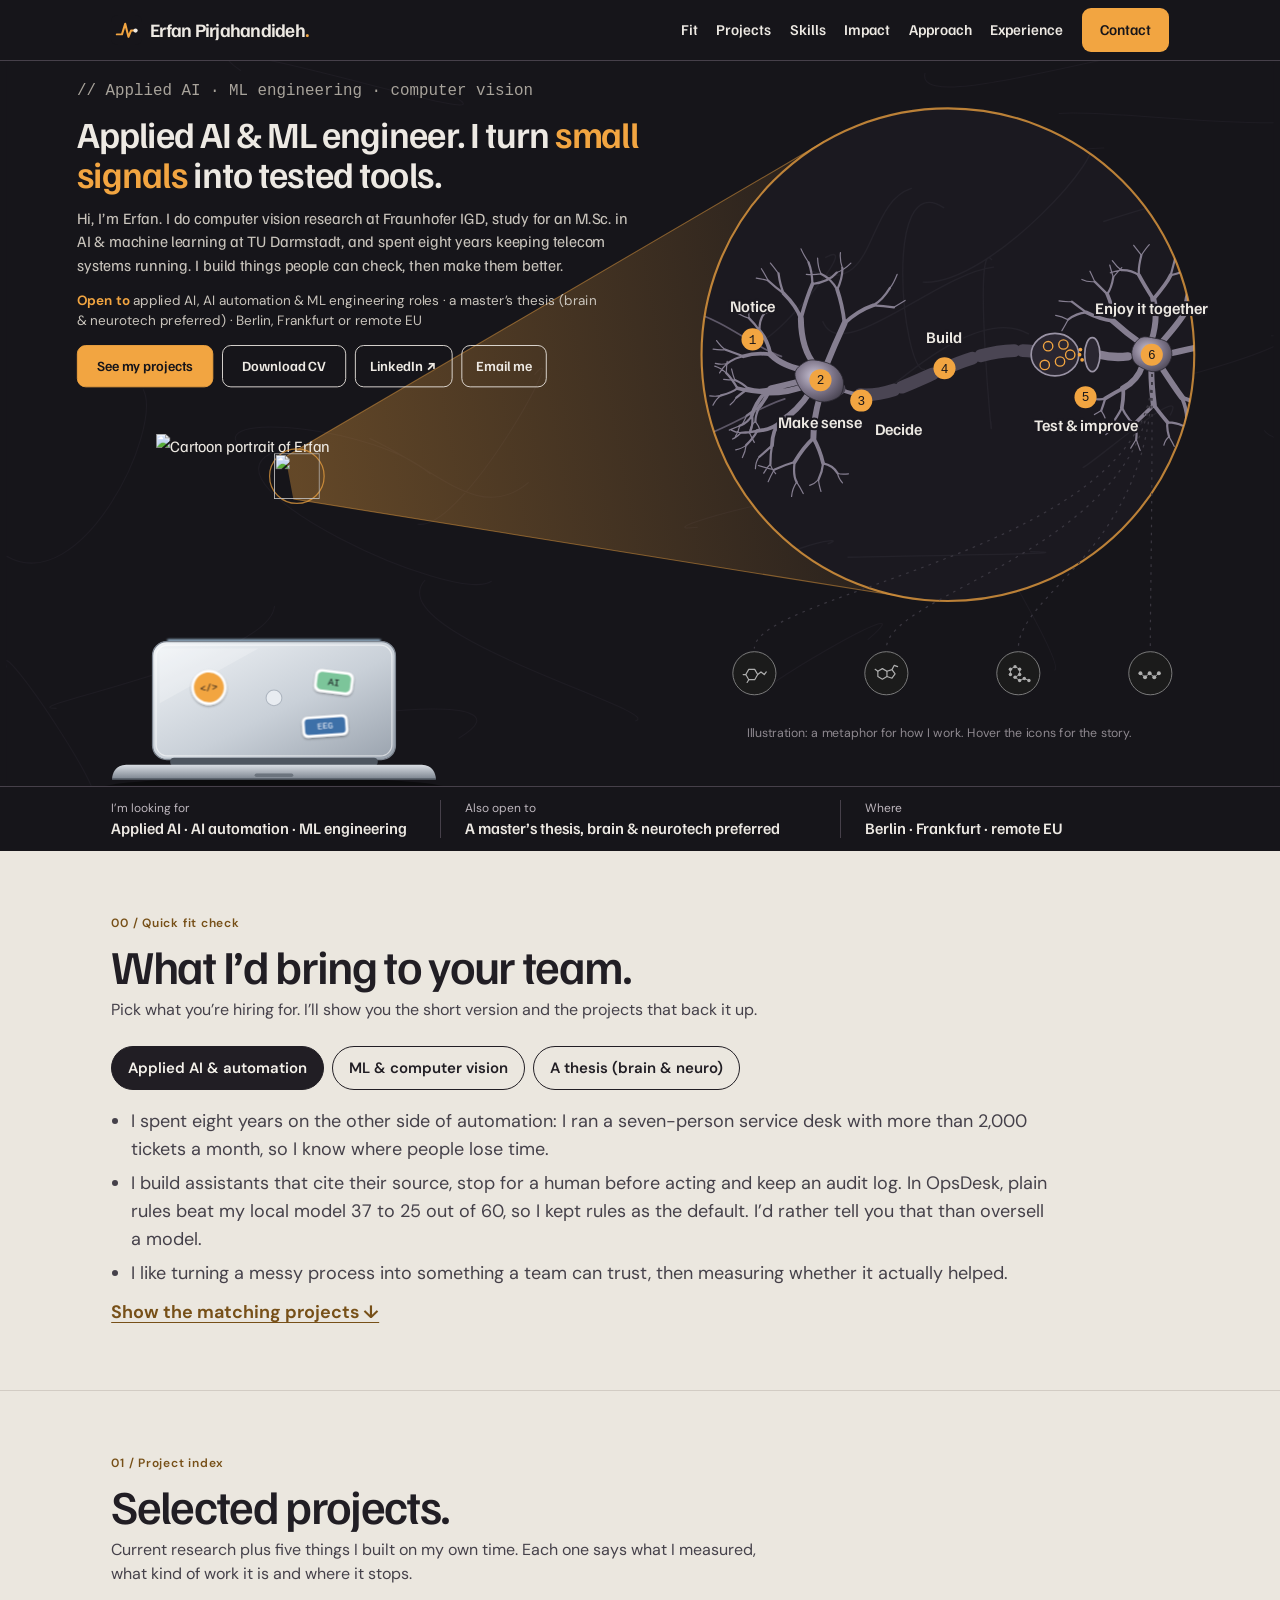
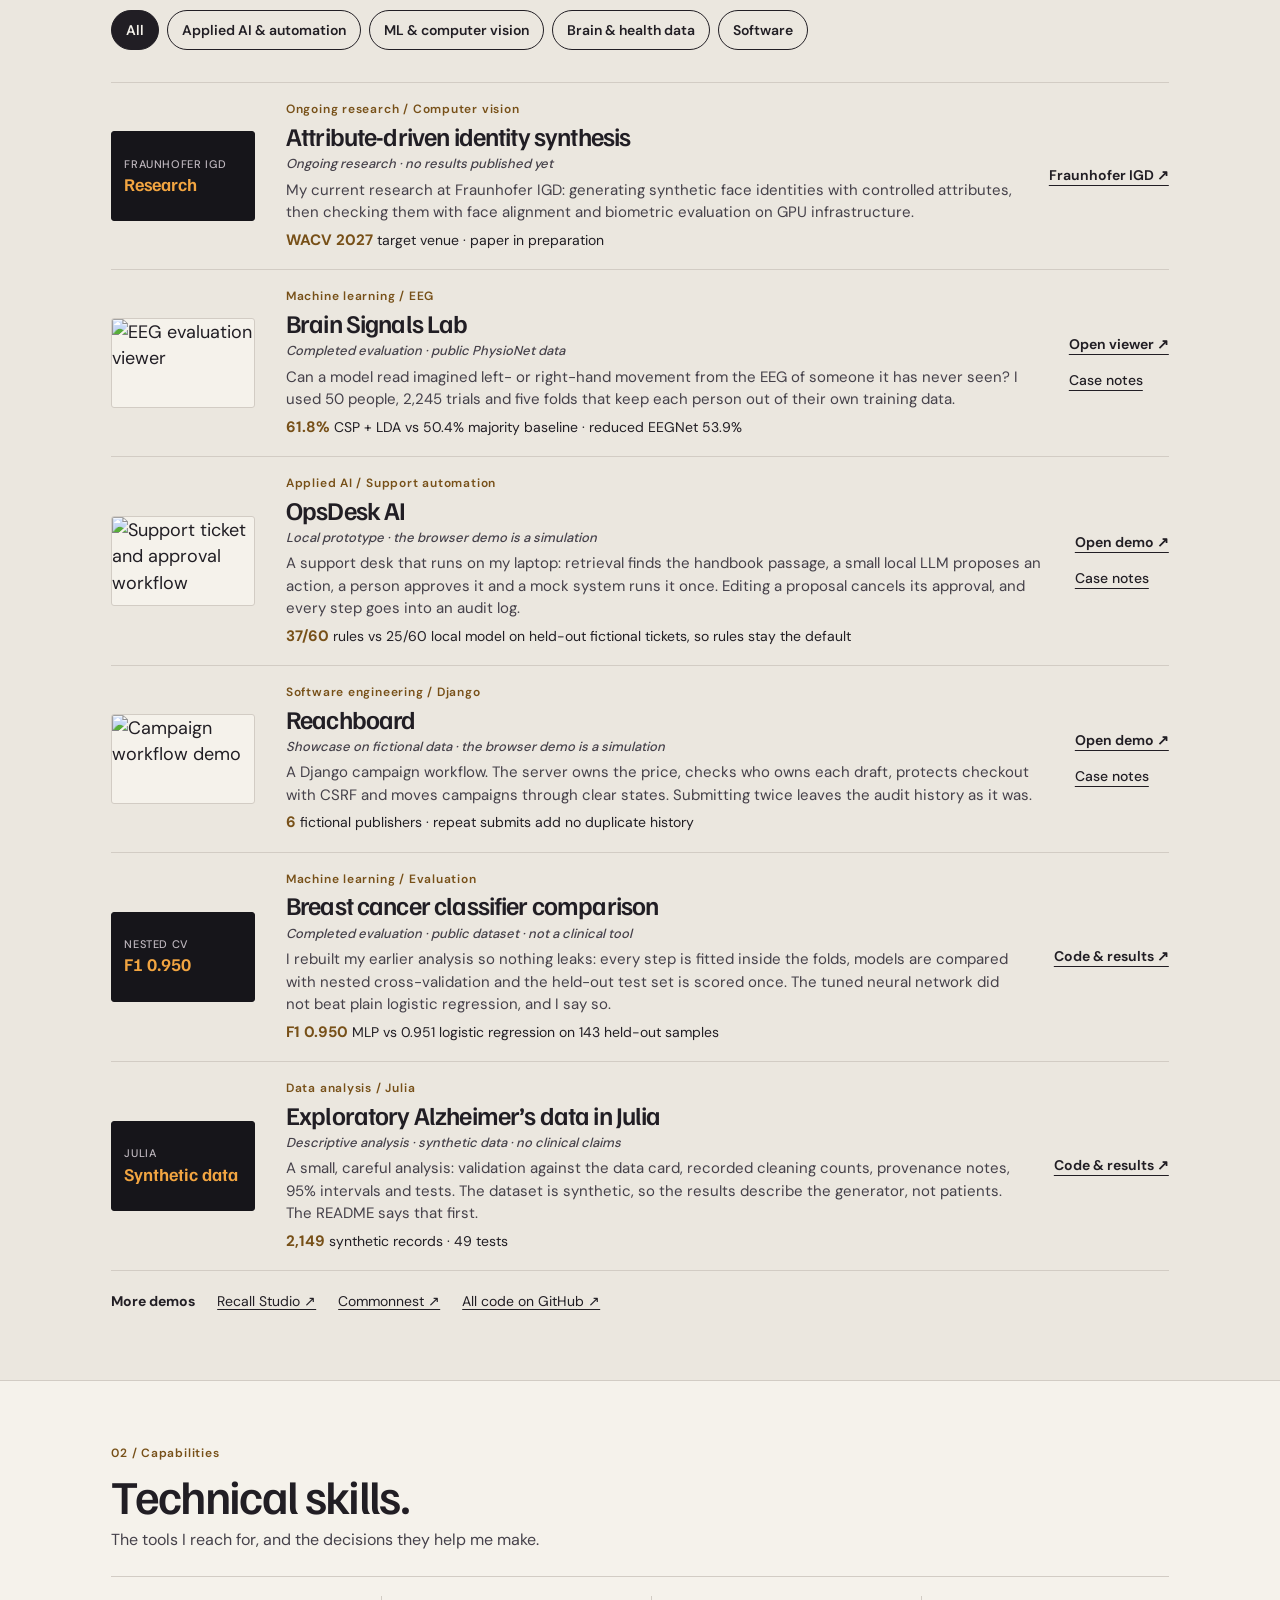
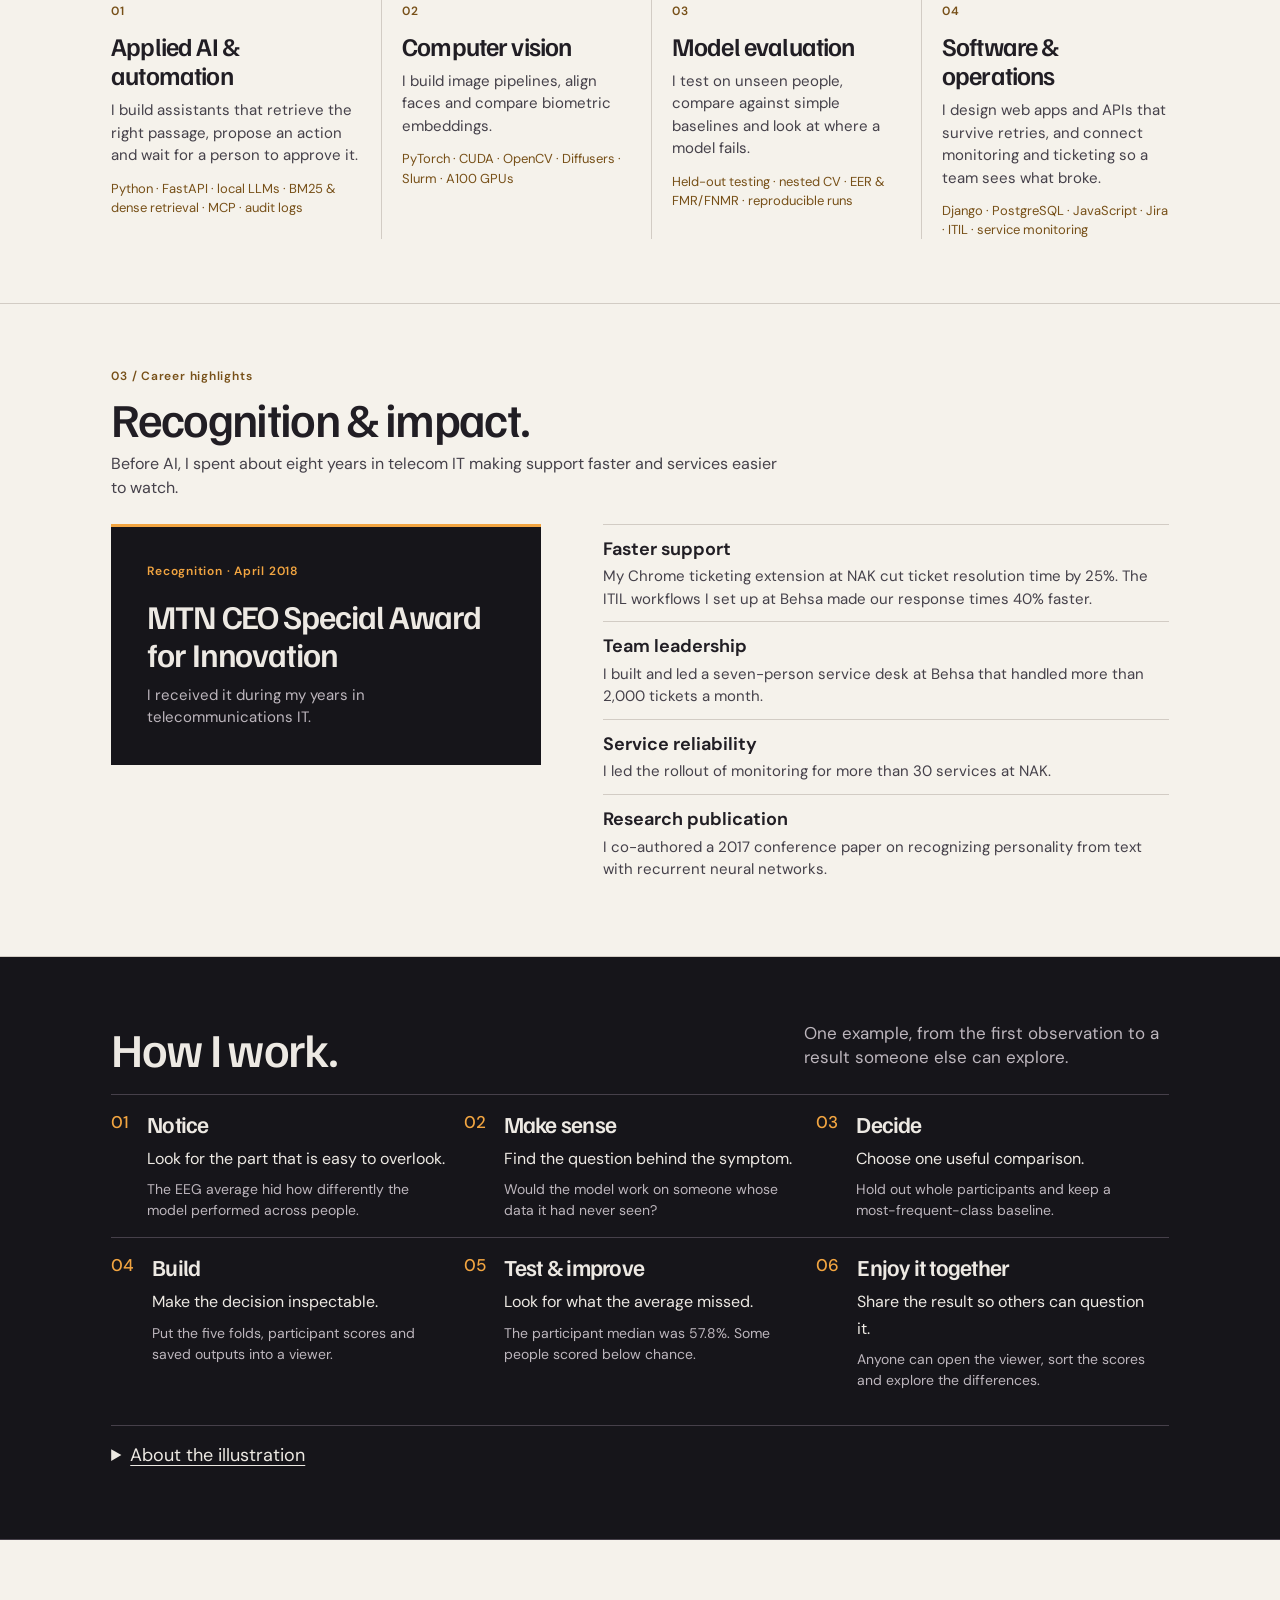
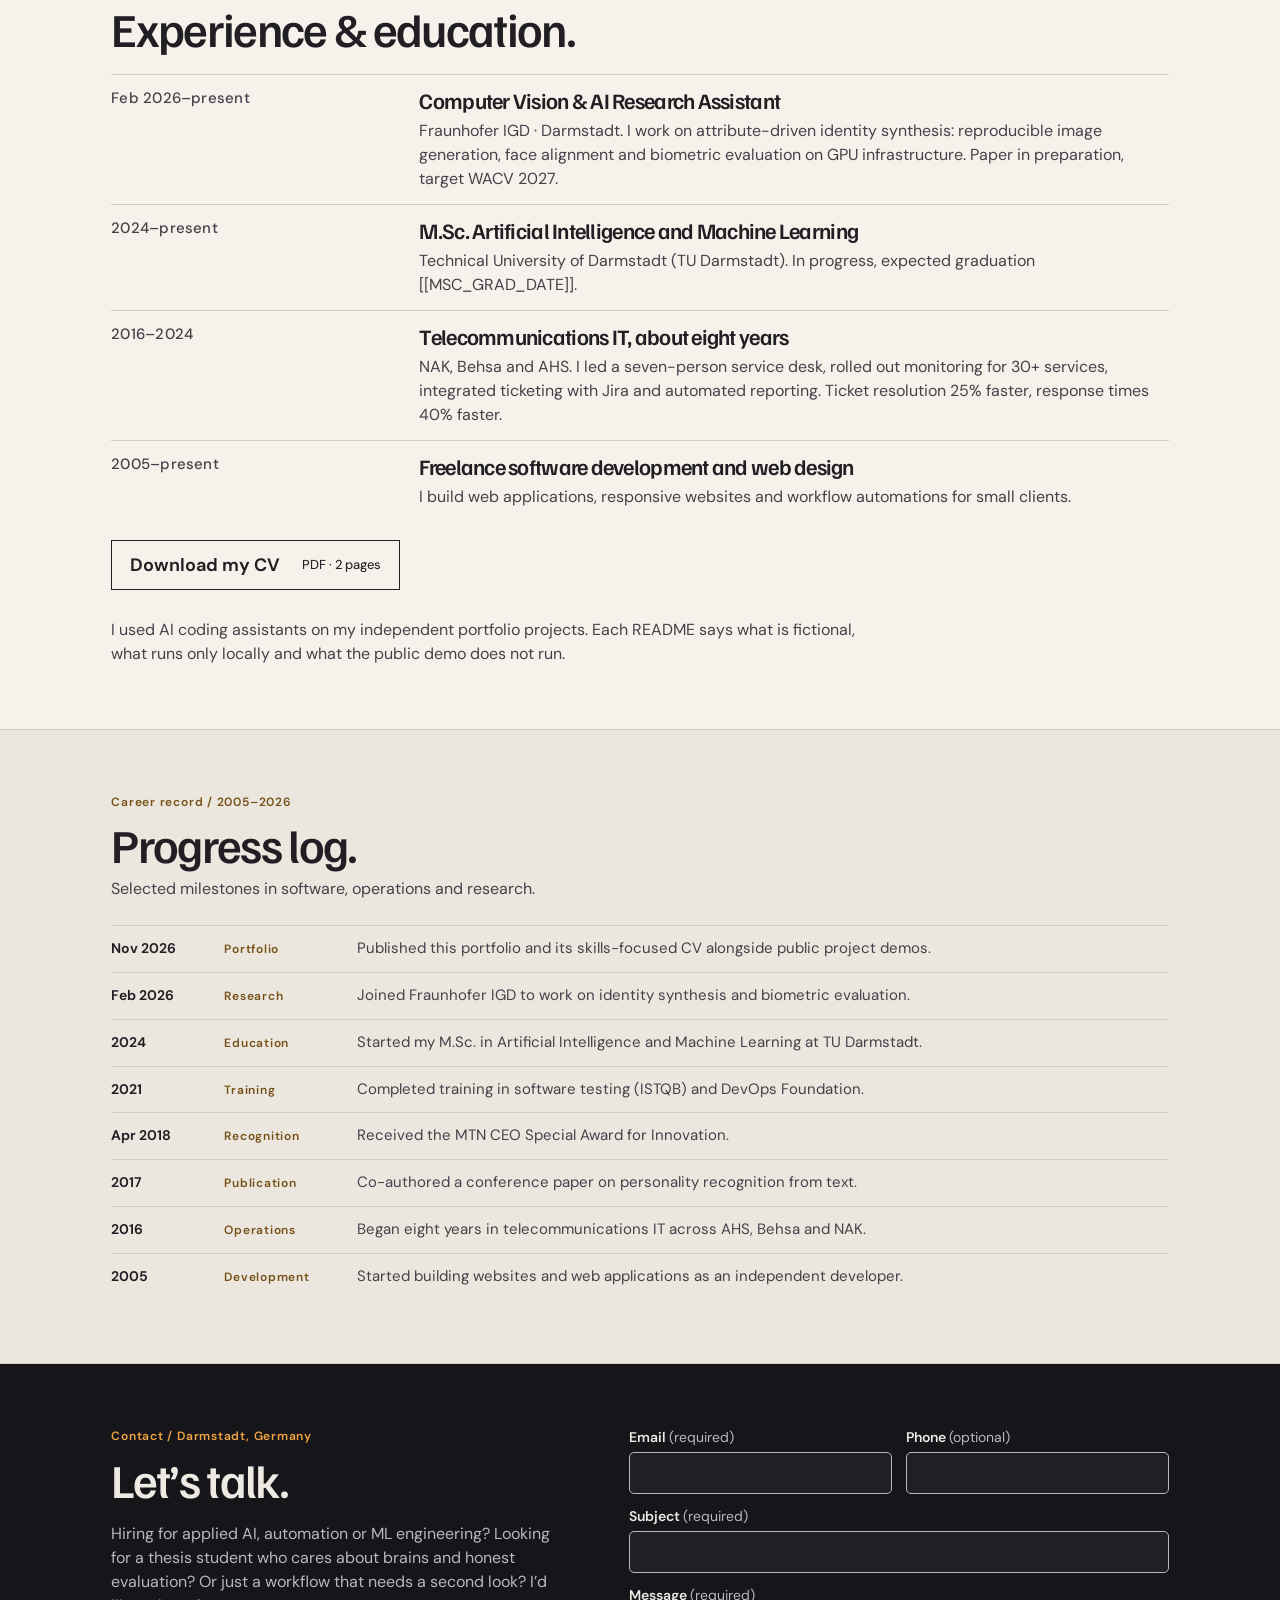
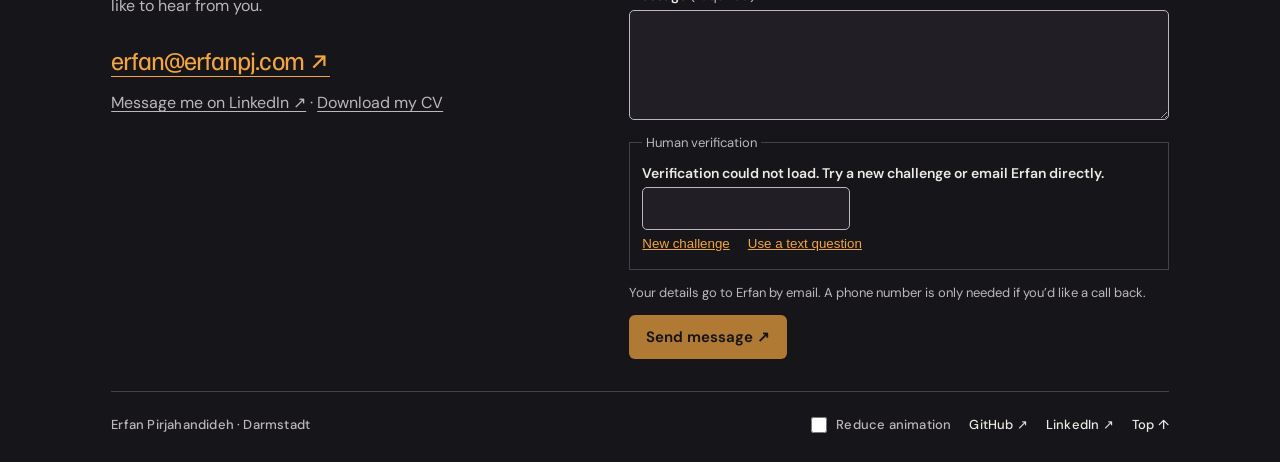
==== commit 9f282003: "Lead with role, availability and contact; add research card and fit check - Hero says the target rol" ====
--- a/site/index.html
+++ b/site/index.html
@@ -3,37 +3,55 @@
 <head>
   <meta charset="utf-8">
   <meta name="viewport" content="width=device-width, initial-scale=1">
-  <title>Erfan Pirjahandideh — Evidence Portfolio</title>
-  <meta name="description" content="Computer vision research, machine learning and software engineering by Erfan Pirjahandideh. Skills, projects, professional milestones and CV.">
-  <meta property="og:title" content="Erfan Pirjahandideh — Evidence Portfolio">
-  <meta property="og:description" content="Follow one idea from question to inspectable result — Brain Signals Lab, OpsDesk, Reachboard, and more.">
-  <meta property="og:type" content="website">
-  <meta name="twitter:card" content="summary_large_image">
+  <title>Erfan Pirjahandideh — Applied AI &amp; ML Engineer · Computer Vision · Darmstadt</title>
+  <meta name="description" content="Applied AI &amp; ML engineer in Darmstadt: computer vision research at Fraunhofer IGD, M.Sc. studies at TU Darmstadt, 8 years in telecom IT. Open to AI roles and a thesis.">
+  <meta name="author" content="Erfan Pirjahandideh">
+  <meta name="robots" content="index, follow, max-image-preview:large">
+  <link rel="canonical" href="https://erfanpj.com/">
   <meta name="theme-color" content="#16151a">
-  <link rel="canonical" href="https://erfanpj.com/">
+  <meta property="og:type" content="profile">
+  <meta property="og:site_name" content="Erfan Pirjahandideh">
+  <meta property="og:locale" content="en_US">
+  <meta property="og:title" content="Erfan Pirjahandideh — Applied AI &amp; ML Engineer">
+  <meta property="og:description" content="Hi, I’m Erfan. Computer vision research at Fraunhofer IGD, EEG and LLM side projects with honest numbers, and eight years of telecom IT. Open to applied AI, AI automation, ML engineering and a master’s thesis.">
   <meta property="og:url" content="https://erfanpj.com/">
   <meta property="og:image" content="https://erfanpj.com/assets/social-preview.jpg">
+  <meta property="og:image:width" content="1200">
+  <meta property="og:image:height" content="630">
   <meta property="og:image:alt" content="Erfan’s illustrated portrait, brain cutaway and six-stage signal diagram">
+  <meta property="profile:first_name" content="Erfan">
+  <meta property="profile:last_name" content="Pirjahandideh">
+  <meta name="twitter:card" content="summary_large_image">
+  <meta name="twitter:title" content="Erfan Pirjahandideh — Applied AI &amp; ML Engineer">
+  <meta name="twitter:description" content="Hi, I’m Erfan. Computer vision research at Fraunhofer IGD, EEG and LLM side projects with honest numbers, and eight years of telecom IT. Open to applied AI, AI automation, ML engineering and a master’s thesis.">
+  <meta name="twitter:image" content="https://erfanpj.com/assets/social-preview.jpg">
+  <meta name="twitter:image:alt" content="Erfan’s illustrated portrait, brain cutaway and six-stage signal diagram">
+  <link rel="preload" href="assets/FamiljenGrotesk.woff2" as="font" type="font/woff2" crossorigin>
+  <script type="application/ld+json">{"@context":"https://schema.org","@graph":[{"@type":"Person","@id":"https://erfanpj.com/#erfan","name":"Erfan Pirjahandideh","url":"https://erfanpj.com/","image":"https://erfanpj.com/assets/erfan-avatar.webp","email":"mailto:erfan@erfanpj.com","jobTitle":"Computer Vision & AI Research Assistant","worksFor":{"@type":"ResearchOrganization","name":"Fraunhofer IGD","url":"https://www.igd.fraunhofer.de/"},"affiliation":{"@type":"CollegeOrUniversity","name":"Technical University of Darmstadt","url":"https://www.tu-darmstadt.de/"},"address":{"@type":"PostalAddress","addressLocality":"Darmstadt","addressCountry":"DE"},"knowsAbout":["Applied AI","AI automation","Machine learning engineering","Computer vision","Biometric evaluation","EEG analysis","LLM evaluation","Python","PyTorch","Django"],"knowsLanguage":["en","fa"],"sameAs":["https://github.com/erfanpj","https://www.linkedin.com/in/erfan-pirjahandideh/"]},{"@type":"WebSite","@id":"https://erfanpj.com/#site","url":"https://erfanpj.com/","name":"Erfan Pirjahandideh","inLanguage":"en","publisher":{"@id":"https://erfanpj.com/#erfan"}}]}</script>
   <link rel="icon" href="assets/mark.svg" type="image/svg+xml">
   <link rel="stylesheet" href="styles.css">
   <link rel="stylesheet" href="refinements.css">
   <link rel="stylesheet" href="portfolio.css">
+  <link rel="stylesheet" href="polish.css">
 </head>
 <body class="field">
-<a class="skip-link" href="#skills">Skip the illustration</a>
+<a class="skip-link" href="#fit">Skip the illustration</a>
 <header class="masthead"><div class="mast-inner">
   <a class="brand" href="#home"><img class="brand-mark" src="assets/mark.svg" width="32" height="32" alt=""><span>Erfan Pirjahandideh<span class="brand-dot">.</span></span></a>
-  <nav class="wide-nav" aria-label="Primary"><a href="#skills">Skills</a><a href="#work">Projects</a><a href="#achievements">Achievements</a><a href="#approach">Approach</a><a href="#log">Progress log</a><a href="#cv">CV</a><a class="contact-link" href="#contact">Contact</a></nav><button type="button" class="menu-toggle" id="menu-toggle" aria-expanded="false" aria-controls="mobile-nav">Menu</button></div></header>
+  <nav class="wide-nav" aria-label="Primary"><a href="#fit">Fit</a><a href="#work">Projects</a><a href="#skills">Skills</a><a href="#achievements">Impact</a><a href="#approach">Approach</a><a href="#cv">Experience</a><a class="contact-link" href="#contact">Contact</a></nav><button type="button" class="menu-toggle" id="menu-toggle" aria-expanded="false" aria-controls="mobile-nav">Menu</button></div></header>
 <dialog class="mobile-nav-panel" id="mobile-nav" aria-label="Site menu">
     <nav class="sheet" aria-label="Site menu">
       <button type="button" class="close-sheet" id="menu-close">Close menu</button>
-      <a href="#skills">Skills</a><a href="#approach">Approach</a>
-      <a href="#work">Work</a>
-      <a href="#achievements">Achievements</a>
+      <a href="#fit">What I’d bring</a>
+      <a href="#work">Projects</a>
+      <a href="#skills">Skills</a>
+      <a href="#achievements">Impact</a>
+      <a href="#approach">Approach</a>
+      <a href="#cv">Experience</a>
       <a href="#log">Progress log</a>
-      <a href="#cv">CV</a>
       <a href="#contact">Contact</a>
       <a href="Erfan-Pirjahandideh-CV.pdf">Download CV (PDF)</a>
+      <a href="https://www.linkedin.com/in/erfan-pirjahandideh/">LinkedIn ↗</a>
     </nav>
   </dialog>
 <main id="home">
@@ -46,14 +64,15 @@
 </defs><path d="M0.1,639.0 C85.3,687.5 177.9,495.2 155.6,449.7 M1196.4,135.9 C1256.9,128.8 1539.7,173.3 1500.7,119.3 M1043.9,90.1 C1029.4,150.0 1404.8,14.0 1373.5,70.6 M0.2,765.1 C-18.2,711.2 151.0,963.7 84.2,906.5 M593.1,555.3 C538.0,602.0 489.5,540.1 412.8,505.2 M304.6,695.8 C298.5,758.1 -1.3,812.1 56.5,811.9 M785.1,606.0 C703.3,616.3 1000.9,534.3 966.8,581.2 M467.6,602.6 C519.7,610.8 642.8,383.0 600.4,432.4 M1189.9,379.5 C1154.1,443.8 1018.0,475.5 1016.1,406.4 M867.0,791.7 C813.5,812.8 1059.2,665.3 979.3,733.5 M1096.7,566.8 C1054.2,522.5 1205.6,758.6 1191.4,768.3 M1429.9,496.3 C1442.5,520.5 1815.9,608.0 1779.0,538.3 M514.2,845.7 C611.1,787.3 332.9,819.3 286.1,844.7 M1437.6,388.4 C1527.2,385.6 1208.6,479.1 1224.6,447.3 M301.8,521.6 C217.2,558.8 509.3,694.9 551.1,667.5 M263.3,512.7 C233.2,474.6 420.0,492.0 481.5,545.4 M506.4,115.2 C597.2,165.3 169.2,22.5 266.1,86.9 M715.2,826.1 C749.4,815.0 421.5,725.9 475.5,666.3 M1127.5,282.6 C1083.0,261.7 1153.6,174.2 1247.2,175.0 M919.3,537.2 C948.7,532.4 941.0,616.1 1024.7,624.5 " fill="none" stroke="#1E1C23" stroke-width="1.2" stroke-linecap="round"></path><defs><linearGradient id="cg" gradientUnits="userSpaceOnUse" x1="330" y1="548" x2="1070" y2="410"><stop offset="0" stop-color="#F2A541" stop-opacity=".35"></stop><stop offset="1" stop-color="#F2A541" stop-opacity=".04"></stop></linearGradient></defs><path d="M326,574 L1025,686 L929,168 L317,526 Z" fill="url(#cg)"></path><path d="M326,574 L1025,686 M317,526 L929,168" stroke="#F2A541" stroke-width="1.2" opacity=".45"></path><g transform="translate(780.3,120.3) scale(0.9655)"><defs><radialGradient id="warmHero1" cx="62%" cy="50%" r="60%"><stop offset="0" stop-color="#F2A541" stop-opacity=".22"></stop><stop offset="1" stop-color="#F2A541" stop-opacity="0"></stop></radialGradient><clipPath id="scHero1"><circle cx="300" cy="300" r="290"></circle></clipPath></defs><circle cx="300" cy="300" r="290" fill="#1B1920"></circle><g clip-path="url(#scHero1)"><circle class="A warm" cx="300" cy="300" r="290" fill="url(#warmHero1)"></circle><path d="M0.1,46.6 C3.3,86.9 -175.0,34.9 -166.7,98.6 M34.9,585.3 C86.9,525.3 190.6,511.4 159.1,522.5 M483.4,143.2 C571.8,113.8 552.5,129.8 600.9,81.7 M138.7,200.9 C217.9,234.0 201.0,122.3 257.0,104.3 M81.6,282.8 C104.0,275.7 200.6,161.1 156.2,185.5 M394.9,275.4 C334.3,240.9 232.8,340.3 216.7,350.6 M272.4,317.3 C246.6,320.3 222.5,79.5 295.0,126.9 M49.2,496.4 C-41.9,516.0 81.6,734.6 180.6,680.0 M351.5,188.0 C327.7,158.0 355.0,436.4 350.6,379.2 M353.7,197.0 C287.8,204.4 174.3,313.8 152.9,261.1 M397.4,531.8 C480.5,534.0 247.0,536.7 182.4,538.4 M589.9,327.4 C666.2,385.1 587.5,437.2 622.6,475.6 M464.7,52.1 C496.0,52.9 351.7,218.5 271.0,214.6 M459.2,432.8 C472.8,426.2 585.0,328.5 561.8,370.9 " fill="none" stroke="#24222A" stroke-width="1.6" stroke-linecap="round"></path><path d="M0,250 C40,262 70,290 104,302 M0,400 C40,388 80,360 108,352" fill="none" stroke="#5D5767" stroke-width="2" stroke-linecap="round"></path><g fill="none" stroke="#857E90" stroke-linecap="round"><path d="M131.6,330.0 Q109.7,335.6 91.4,339.7 M135.3,319.0 Q106.1,314.4 91.2,299.6 M144.1,312.6 Q127.5,294.5 126.9,257.6 M137.7,343.7 Q122.3,367.1 103.1,378.3 M132.7,336.2 Q112.9,345.1 84.6,344.5 M149.5,348.4 Q141.5,376.6 141.7,398.1 M156.7,312.9 Q166.5,288.5 178.3,262.9 M539.5,284.0 Q548.3,255.7 541.8,234.7 M549.9,287.5 Q572.8,261.6 579.5,249.5 M556.0,300.0 Q576.4,295.0 605.1,288.9 M549.9,312.5 Q566.3,337.7 575.4,350.2 M539.5,316.0 Q539.3,334.8 542.4,359.0 M529.3,288.1 Q510.1,274.8 494.1,260.2 M529.3,311.9 Q523.6,330.2 506.1,339.6 " stroke-width="7"></path><path d="M91.4,339.7 Q85.8,351.5 78.2,361.1 M91.4,339.7 Q79.3,344.5 64.8,340.1 M91.2,299.6 Q73.6,297.3 59.2,301.8 M91.2,299.6 Q87.9,282.9 78.2,271.8 M126.9,257.6 Q122.5,243.7 106.7,227.9 M126.9,257.6 Q133.7,232.3 140.5,216.8 M103.1,378.3 Q93.4,387.9 92.9,407.1 M103.1,378.3 Q94.0,388.3 75.6,389.6 M84.6,344.5 Q73.2,357.3 69.4,371.0 M84.6,344.5 Q70.6,344.0 52.3,339.5 M141.7,398.1 Q149.4,411.9 153.1,427.9 M141.7,398.1 Q129.5,409.3 119.6,426.3 M178.3,262.9 Q176.0,242.0 169.7,223.4 M178.3,262.9 Q194.7,247.9 212.3,241.9 M541.8,234.7 Q530.8,217.3 524.9,206.3 M541.8,234.7 Q557.9,215.9 562.2,206.5 M579.5,249.5 Q578.7,235.5 586.3,216.1 M579.5,249.5 Q594.3,246.0 609.7,230.1 M605.1,288.9 Q615.5,275.1 632.2,271.8 M605.1,288.9 Q621.4,291.5 636.5,294.3 M575.4,350.2 Q590.9,355.0 601.2,365.6 M575.4,350.2 Q582.8,368.9 580.9,378.3 M542.4,359.0 Q547.6,366.7 558.5,379.6 M542.4,359.0 Q532.6,368.8 520.3,380.7 M494.1,260.2 Q478.6,258.2 462.9,250.2 M494.1,260.2 Q495.2,246.4 487.6,228.7 M506.1,339.6 Q507.3,348.3 504.8,362.2 M506.1,339.6 Q496.8,344.2 485.3,351.4 " stroke-width="4.4"></path><path d="M78.2,361.1 Q73.3,371.7 73.4,378.5 M78.2,361.1 Q71.0,365.8 63.1,371.8 M64.8,340.1 Q59.9,343.4 51.0,350.4 M64.8,340.1 Q59.2,334.1 49.2,329.8 M59.2,301.8 Q50.3,303.2 40.0,310.4 M59.2,301.8 Q49.3,298.1 38.3,294.1 M78.2,271.8 Q72.8,263.5 66.1,257.2 M78.2,271.8 Q78.0,258.5 83.4,252.2 M106.7,227.9 Q96.7,220.7 88.6,213.0 M106.7,227.9 Q102.5,218.3 100.6,204.4 M140.5,216.8 Q140.3,202.6 135.9,191.2 M140.5,216.8 Q159.8,214.5 169.2,203.3 M92.9,407.1 Q91.0,416.7 91.1,428.7 M92.9,407.1 Q83.2,415.6 78.1,420.1 M75.6,389.6 Q71.6,397.7 62.5,406.5 M75.6,389.6 Q68.0,391.2 56.4,391.9 M69.4,371.0 Q71.2,384.7 66.3,391.6 M69.4,371.0 Q65.4,379.7 54.9,383.7 M52.3,339.5 Q46.3,344.6 33.1,347.9 M52.3,339.5 Q44.9,327.2 39.2,321.7 M153.1,427.9 Q164.8,430.2 170.1,439.6 M153.1,427.9 Q152.2,437.5 147.7,447.0 M119.6,426.3 Q117.4,441.9 122.0,450.0 M119.6,426.3 Q108.2,429.5 95.4,435.4 M169.7,223.4 Q162.1,209.9 150.8,204.9 M169.7,223.4 Q176.4,208.6 175.7,197.8 M212.3,241.9 Q222.8,236.1 231.8,221.4 M212.3,241.9 Q223.7,242.5 236.5,244.2 M524.9,206.3 Q515.5,200.0 504.2,200.5 M524.9,206.3 Q523.8,198.3 527.7,182.9 M562.2,206.5 Q564.4,198.8 568.0,184.7 M562.2,206.5 Q576.5,203.1 585.8,197.8 M586.3,216.1 Q583.3,204.3 576.3,192.9 M586.3,216.1 Q588.5,208.3 597.2,197.5 M609.7,230.1 Q619.6,218.5 622.6,209.8 M609.7,230.1 Q620.8,229.9 634.1,231.6 M632.2,271.8 Q639.0,264.6 647.8,254.4 M632.2,271.8 Q643.7,269.9 653.9,269.7 M636.5,294.3 Q645.7,290.0 657.4,290.6 M636.5,294.3 Q641.4,300.3 653.8,309.4 M601.2,365.6 Q610.6,362.6 620.7,366.3 M601.2,365.6 Q607.3,373.4 607.6,385.6 M580.9,378.3 Q583.6,386.8 591.1,392.5 M580.9,378.3 Q577.0,386.3 575.6,396.9 M558.5,379.6 Q569.6,380.1 575.7,383.3 M558.5,379.6 Q557.2,385.7 560.4,396.7 M520.3,380.7 Q522.9,387.6 521.7,399.5 M520.3,380.7 Q512.0,379.7 499.3,385.2 M462.9,250.2 Q451.2,251.1 441.4,258.8 M462.9,250.2 Q454.1,244.0 445.9,237.6 M487.6,228.7 Q480.0,221.2 472.8,214.0 M487.6,228.7 Q492.6,221.7 494.7,208.7 M504.8,362.2 Q507.9,369.3 513.5,376.3 M504.8,362.2 Q502.7,367.4 497.0,375.9 M485.3,351.4 Q482.6,360.1 480.5,365.8 M485.3,351.4 Q478.6,354.0 468.9,351.2 " stroke-width="2.6"></path><path d="M73.4,378.5 Q77.5,384.0 79.0,389.2 M73.4,378.5 Q68.5,381.8 67.0,388.9 M63.1,371.8 Q60.7,376.8 57.2,383.4 M51.0,350.4 Q47.8,356.2 43.7,359.0 M49.2,329.8 Q41.1,329.5 36.1,329.0 M49.2,329.8 Q47.2,325.4 45.3,316.8 M40.0,310.4 Q34.6,315.7 31.2,321.4 M40.0,310.4 Q33.9,312.2 26.2,310.3 M38.3,294.1 Q30.7,294.7 23.6,293.5 M38.3,294.1 Q33.4,291.2 27.7,283.4 M66.1,257.2 Q59.5,255.4 53.1,251.6 M66.1,257.2 Q65.1,251.8 66.3,243.7 M83.4,252.2 Q80.9,248.1 79.1,239.5 M83.4,252.2 Q90.3,249.9 95.7,244.4 M88.6,213.0 Q84.0,211.2 74.4,209.8 M88.6,213.0 Q84.0,204.4 80.5,198.8 M100.6,204.4 Q94.6,196.2 91.1,192.1 M135.9,191.2 Q129.8,182.1 127.1,175.4 M169.2,203.3 Q177.7,200.3 185.8,192.2 M91.1,428.7 Q91.9,433.6 97.2,440.1 M91.1,428.7 Q87.3,432.2 83.2,439.4 M78.1,420.1 Q73.8,425.3 73.4,434.1 M62.5,406.5 Q61.6,414.3 58.1,421.1 M62.5,406.5 Q58.4,410.2 50.2,412.1 M56.4,391.9 Q51.0,397.6 46.4,399.3 M56.4,391.9 Q49.9,391.6 45.1,388.8 M66.3,391.6 Q68.7,397.1 72.1,403.2 M54.9,383.7 Q53.1,391.5 49.9,396.2 M54.9,383.7 Q51.1,385.3 42.6,388.8 M33.1,347.9 Q27.3,351.4 23.4,359.4 M33.1,347.9 Q28.5,349.5 19.7,348.5 M39.2,321.7 Q32.8,315.5 25.5,313.4 M39.2,321.7 Q39.1,315.6 40.2,307.7 M170.1,439.6 Q174.4,441.3 183.0,440.2 M170.1,439.6 Q170.9,444.8 175.9,450.9 M147.7,447.0 Q147.9,452.0 150.6,461.0 M147.7,447.0 Q143.0,452.0 137.3,453.9 M122.0,450.0 Q125.7,455.4 129.7,463.5 M122.0,450.0 Q116.7,457.7 116.0,466.8 M95.4,435.4 Q90.7,444.0 88.4,449.5 M95.4,435.4 Q89.5,434.4 76.9,430.5 M150.8,204.9 Q141.3,206.4 133.4,205.5 M150.8,204.9 Q146.9,197.4 146.6,186.2 M175.7,197.8 Q172.5,188.3 173.5,179.9 M231.8,221.4 Q236.1,216.0 240.2,205.5 M236.5,244.2 Q240.9,241.5 249.6,236.1 M504.2,200.5 Q496.1,201.9 491.2,203.6 M504.2,200.5 Q498.7,196.5 493.5,189.3 M527.7,182.9 Q522.4,175.9 518.7,171.2 M527.7,182.9 Q533.7,174.0 537.1,170.5 M568.0,184.7 Q563.1,177.2 563.2,169.9 M585.8,197.8 Q591.6,191.3 595.9,185.8 M585.8,197.8 Q593.4,199.5 603.2,202.0 M576.3,192.9 Q571.9,188.5 567.6,178.9 M576.3,192.9 Q575.0,186.3 576.5,176.5 M597.2,197.5 Q599.5,188.7 599.7,183.1 M597.2,197.5 Q603.8,195.2 608.6,190.1 M622.6,209.8 Q623.3,198.8 624.3,192.3 M634.1,231.6 Q643.3,227.9 647.4,224.0 M634.1,231.6 Q643.8,238.1 649.7,240.8 M647.8,254.4 Q651.5,248.8 657.1,240.8 M647.8,254.4 Q656.8,254.3 661.8,250.0 M653.9,269.7 Q660.8,266.9 666.4,263.5 M653.9,269.7 Q662.1,272.7 668.3,274.0 M657.4,290.6 Q661.2,287.5 669.6,285.1 M657.4,290.6 Q662.6,290.4 670.2,294.5 M653.8,309.4 Q660.0,308.9 670.9,310.1 M653.8,309.4 Q654.2,315.2 658.7,322.8 M620.7,366.3 Q625.9,361.4 630.6,357.0 M620.7,366.3 Q625.8,367.2 631.9,371.4 M607.6,385.6 Q613.0,389.7 616.5,398.5 M607.6,385.6 Q602.6,389.9 602.2,397.4 M591.1,392.5 Q593.8,394.3 600.5,399.2 M575.6,396.9 Q575.4,403.5 579.0,409.0 M575.7,383.3 Q582.5,384.5 587.0,383.4 M560.4,396.7 Q564.5,403.6 566.4,407.9 M560.4,396.7 Q556.0,399.9 554.2,406.6 M521.7,399.5 Q523.2,404.1 526.3,412.6 M521.7,399.5 Q519.7,402.7 515.2,410.0 M499.3,385.2 Q493.1,387.2 485.9,394.1 M441.4,258.8 Q439.3,263.0 434.2,271.7 M441.4,258.8 Q433.8,254.6 426.9,253.8 M445.9,237.6 Q435.8,237.9 430.8,236.7 M472.8,214.0 Q464.3,214.8 457.7,211.4 M472.8,214.0 Q471.3,210.0 467.2,201.7 M494.7,208.7 Q492.8,203.4 490.5,194.4 M494.7,208.7 Q499.7,202.6 504.7,197.5 M513.5,376.3 Q518.7,378.5 520.4,384.0 M497.0,375.9 Q495.4,380.8 494.8,385.9 M480.5,365.8 Q484.1,371.5 485.0,374.5 M480.5,365.8 Q476.8,367.9 472.5,370.5 M468.9,351.2 Q466.2,354.6 460.1,357.6 M468.9,351.2 Q462.7,346.4 458.7,344.7 " stroke-width="1.4"></path></g><path d="M172,340 C240,372 300,286 400,296" fill="none" stroke="#857E90" stroke-width="4.5" stroke-linecap="round"></path><path d="M172,340 C240,372 300,286 400,296" fill="none" stroke="#4A4553" stroke-width="15" stroke-linecap="round" stroke-dasharray="0 26 40 10 40 10 40 10 40 10 40 400"></path><path d="M512,302 C496,304 486,302 478,300" stroke="#857E90" stroke-width="10" stroke-linecap="round" fill="none"></path><ellipse cx="470" cy="300" rx="9" ry="20" fill="#2A2631" stroke="#9A93A5" stroke-width="2"></ellipse><ellipse cx="426" cy="300" rx="28" ry="25" fill="#2A2631" stroke="#9A93A5" stroke-width="2"></ellipse><g fill="#2A2631" stroke="#F2A541" stroke-width="1.6"><circle cx="418" cy="290" r="5.5"></circle><circle cx="432" cy="308" r="5.5"></circle><circle cx="414" cy="312" r="5.5"></circle><circle cx="436" cy="288" r="5.5"></circle><circle cx="444" cy="300" r="5.5"></circle></g><g fill="#F2A541"><circle class="nt" cx="456" cy="294" r="2.2"></circle><circle class="nt" cx="458" cy="306" r="2.2" style="animation-delay: .9s"></circle><circle class="nt" cx="455" cy="300" r="2.2" style="animation-delay: 1.8s"></circle></g><circle class="A k1" cx="453" cy="300" r="7" fill="#F2A541" opacity="0"></circle><rect class="A k2" x="444" y="291" width="16" height="18" rx="3" fill="#F2A541" opacity="0"></rect><path class="A k3" d="M444,296 L453,296 L453,291 L460,300 L453,309 L453,304 L444,304 Z" fill="#7BC59A" opacity="0"></path><g font-family="JetBrains Mono, monospace" font-size="24" font-weight="500" text-anchor="middle"><text class="A m1" x="458" y="262" fill="#E07A6E">✕</text><text class="A m2" x="458" y="262" fill="#E07A6E">✕</text><text class="A m3" x="458" y="262" fill="#7BC59A">✓</text></g><circle class="A bglow" cx="540" cy="300" r="56" fill="#F2A541" style="filter: blur(12px)"></circle><path d="M176.8,330.0 C177.6,335.4 176.9,343.7 173.3,348.0 C169.6,352.2 160.9,355.2 154.9,355.6 C148.9,356.0 142.2,353.2 137.3,350.3 C132.3,347.4 128.0,343.4 125.2,338.3 C122.3,333.3 118.6,325.3 120.3,320.1 C122.1,314.8 129.9,308.9 135.5,306.9 C141.2,305.0 148.7,306.9 154.1,308.4 C159.6,309.9 164.7,312.2 168.4,315.8 C172.2,319.4 175.9,324.6 176.8,330.0 Z" fill="url(#soma4)" stroke="#2A2730" stroke-width="1"></path><path d="M563.7,300.0 C563.5,304.6 560.9,310.2 557.6,313.6 C554.3,316.9 548.5,319.6 543.8,320.0 C539.2,320.5 534.0,318.5 529.8,316.3 C525.5,314.2 520.5,311.2 518.4,307.2 C516.3,303.2 515.8,297.0 517.2,292.4 C518.7,287.8 522.9,281.7 527.3,279.7 C531.7,277.8 538.5,279.6 543.7,280.6 C548.9,281.6 555.2,282.5 558.5,285.7 C561.8,289.0 563.9,295.4 563.7,300.0 Z" fill="url(#soma4)" stroke="#2A2730" stroke-width="1"></path><path class="A pA" pathLength="1000" fill="none" stroke="#F2A541" stroke-width="5" stroke-linecap="round" d="M0,400 C40,388 80,360 108,352 L150,330 L172,340 C240,372 300,286 400,296 L426,300"></path><path class="A pB" pathLength="1000" fill="none" stroke="#7BC59A" stroke-width="5" stroke-linecap="round" d="M470,300 L540,300 C560,300 580,290 600,280"></path><g fill="none" stroke="#7BC59A" stroke-width="3"><circle class="A burst" cx="462" cy="300" r="26"></circle><circle class="A burst" cx="540" cy="300" r="30" style="animation-delay: .4s"></circle></g><circle class="A cf" cx="540" cy="300" r="2.4" fill="#7BC59A" style="--dx: 70px; --dy: 0px"></circle><circle class="A cf" cx="540" cy="300" r="3" fill="#F2A541" style="--dx: 57px; --dy: 41px"></circle><circle class="A cf" cx="540" cy="300" r="2.4" fill="#F2A541" style="--dx: 22px; --dy: 67px"></circle><circle class="A cf" cx="540" cy="300" r="3" fill="#7BC59A" style="--dx: -22px; --dy: 67px"></circle><circle class="A cf" cx="540" cy="300" r="2.4" fill="#F2A541" style="--dx: -57px; --dy: 41px"></circle><circle class="A cf" cx="540" cy="300" r="3" fill="#F2A541" style="--dx: -70px; --dy: 0px"></circle><circle class="A cf" cx="540" cy="300" r="2.4" fill="#7BC59A" style="--dx: -57px; --dy: -41px"></circle><circle class="A cf" cx="540" cy="300" r="3" fill="#F2A541" style="--dx: -22px; --dy: -67px"></circle><circle class="A cf" cx="540" cy="300" r="2.4" fill="#F2A541" style="--dx: 22px; --dy: -67px"></circle><circle class="A cf" cx="540" cy="300" r="3" fill="#7BC59A" style="--dx: 57px; --dy: -41px"></circle></g><circle cx="300" cy="300" r="290" fill="none" stroke="#F2A541" stroke-width="2.5" opacity=".75"></circle><circle class="A okring" cx="300" cy="300" r="293" fill="none" stroke="#7BC59A" stroke-width="6"></circle><g fill="none" stroke="#F2A541" stroke-width="3"><circle class="A pr0" cx="70" cy="282" r="24"></circle><circle class="A pr1" cx="150" cy="330" r="24"></circle><circle class="A pr2" cx="198" cy="354" r="24"></circle><circle class="A pr3" cx="296" cy="316" r="24"></circle><circle class="A pr4" cx="462" cy="350" r="24"></circle><circle class="A pr5" cx="540" cy="300" r="24"></circle></g><g font-family="JetBrains Mono, monospace" font-size="15" text-anchor="middle"><circle class="A pin0" cx="70" cy="282" r="13" fill="#F2A541"></circle><text class="A pt0" x="70" y="287" fill="#16151A">1</text><circle class="A pin1" cx="150" cy="330" r="13" fill="#F2A541"></circle><text class="A pt1" x="150" y="335" fill="#16151A">2</text><circle class="A pin2" cx="198" cy="354" r="13" fill="#F2A541"></circle><text class="A pt2" x="198" y="359" fill="#16151A">3</text><circle class="A pin3" cx="296" cy="316" r="13" fill="#F2A541"></circle><text class="A pt3" x="296" y="321" fill="#16151A">4</text><circle class="A pin4" cx="462" cy="350" r="13" fill="#F2A541"></circle><text class="A pt4" x="462" y="355" fill="#16151A">5</text><circle class="A pin5" cx="540" cy="300" r="13" fill="#F2A541"></circle><text class="A pt5" x="540" y="305" fill="#16151A">6</text></g><g font-family="Familjen Grotesk, sans-serif" font-size="19" font-weight="600"><text class="A lb0" x="70" y="250" text-anchor="middle" fill="#EDE9E3" stroke="#1B1920" stroke-width="5" paint-order="stroke">Notice</text><text class="A lb1" x="150" y="386" text-anchor="middle" fill="#EDE9E3" stroke="#1B1920" stroke-width="5" paint-order="stroke">Make sense</text><text class="A lb2" x="214" y="394" text-anchor="start" fill="#EDE9E3" stroke="#1B1920" stroke-width="5" paint-order="stroke">Decide</text><text class="A lb3" x="296" y="286" text-anchor="middle" fill="#EDE9E3" stroke="#1B1920" stroke-width="5" paint-order="stroke">Build</text><text class="A lb4" x="462" y="390" text-anchor="middle" fill="#EDE9E3" stroke="#1B1920" stroke-width="5" paint-order="stroke">Test &amp; improve</text><text class="A lb5" x="540" y="252" text-anchor="middle" fill="#EDE9E3" stroke="#1B1920" stroke-width="5" paint-order="stroke">Enjoy it together</text></g></g></svg>
 
 
-<div class="top" style="position: absolute; left: 80px; top: 104px; width: 520px; display: flex; flex-direction: column; gap: 20px">
-<p style="margin: 0; font: 400 14px 'JetBrains Mono', monospace; color: #A8A39B">// Computer vision · applied machine learning</p>
-<h1 style="margin: 0; font: 600 46px/1.03 'Familjen Grotesk', sans-serif; letter-spacing: -0.03em">Every good idea starts as a <span style="color: #F2A541">small signal.</span></h1>
-<p style="margin: 0; font-size: 18px; line-height: 1.55; color: #C9C4BC">I research computer vision at Fraunhofer IGD, with AI studies at TU Darmstadt and eight years in telecom IT. I like connecting ideas and testing better ways to solve problems, especially those inspired by how people think and learn. If that sounds like someone you’d like on your team, let’s talk.</p>
-<div style="display: flex; gap: 12px"><a href="#approach" class="btn solid">Follow the signal</a><a href="Erfan-Pirjahandideh-CV.pdf" class="btn ghost">Download CV</a></div>
+<div class="top hero-copy" style="position: absolute; left: 80px; top: 100px; width: 640px; display: flex; flex-direction: column; gap: 16px">
+<p class="hero-kicker" style="margin: 0; font: 400 14px 'JetBrains Mono', monospace; color: #A8A39B">// Applied AI · ML engineering · computer vision</p>
+<h1 style="margin: 0; font: 600 42px/1.06 'Familjen Grotesk', sans-serif; letter-spacing: -0.03em">Applied AI &amp; ML engineer. I turn <span style="color: #F2A541">small signals</span> into tested tools.</h1>
+<p class="hero-intro" style="margin: 0; font-size: 18px; line-height: 1.5; color: #C9C4BC">Hi, I’m Erfan. I do computer vision research at Fraunhofer IGD, study for an M.Sc. in AI &amp; machine learning at TU Darmstadt, and spent eight years keeping telecom systems running. I build things people can check, then make them better.</p>
+<p class="open-to"><strong>Open to</strong> applied AI, AI automation &amp; ML engineering roles · a master’s thesis (brain &amp; neurotech preferred) · Berlin, Frankfurt or remote EU</p>
+<div class="hero-actions"><a href="#work" class="btn solid">See my projects</a><a href="Erfan-Pirjahandideh-CV.pdf" class="btn ghost">Download CV</a><a href="https://www.linkedin.com/in/erfan-pirjahandideh/" class="btn ghost small">LinkedIn ↗</a><a href="mailto:erfan@erfanpj.com" class="btn ghost small">Email me</a></div>
 </div>
-<img class="A avimg" src="assets/erfan-avatar.png" alt="Cartoon portrait of Erfan" style="position: absolute; z-index: 1; left: 170px; top: 500px; width: 260px; height: auto; transform-origin: 50% 90%">
-<img class="A avimg" src="assets/brain-cutaway-theme.png" alt="" aria-hidden="true" style="position: absolute; z-index: 3; left: 304px; top: 522px; width: 52px; height: 52px; transform-origin: -4px 233px">
+<picture><source srcset="assets/erfan-avatar.webp" type="image/webp"><img class="A avimg" src="assets/erfan-avatar.png" width="260" height="283" alt="Cartoon portrait of Erfan" style="position: absolute; z-index: 1; left: 170px; top: 500px; width: 260px; height: auto; transform-origin: 50% 90%"></picture>
+<img class="A avimg" src="assets/brain-cutaway-theme.webp" width="52" height="52" alt="" aria-hidden="true" style="position: absolute; z-index: 3; left: 304px; top: 522px; width: 52px; height: 52px; transform-origin: -4px 233px">
 <div class="win A winA" aria-hidden="true" style="left: 938px; top: 262px; font-size: 33px">It works.</div>
 <button type="button" class="hor2 off A hon0" style="left: 825px; top: 747px;" aria-label="Illustration: dopamine motif — motivation to repeat" aria-expanded="false" aria-controls="desk-tip-0" aria-describedby="desk-tip-0"><svg width="34" height="34" viewBox="0 0 40 40" aria-hidden="true"><g fill="none" stroke="#F2A541" stroke-width="1.8" stroke-linejoin="round" stroke-linecap="round"><path d="M25,22 L20.5,29.8 L11.5,29.8 L7,22 L11.5,14.2 L20.5,14.2 Z"></path><path d="M25,22 L30,18 L35,22 L38,18 M7,22 L3,22 M11.5,29.8 L9,34"></path></g></svg><span class="tip" id="desk-tip-0" role="tooltip"><strong>Dopamine</strong>An encouraging result makes me want to try the comparison again.</span></button>
 <button type="button" class="hor2 off A hon1" style="left: 975px; top: 747px;" aria-label="Illustration: serotonin motif — calm satisfaction" aria-expanded="false" aria-controls="desk-tip-1" aria-describedby="desk-tip-1"><svg width="34" height="34" viewBox="0 0 40 40" aria-hidden="true"><g fill="none" stroke="#F2A541" stroke-width="1.8" stroke-linejoin="round" stroke-linecap="round"><path d="M14,13 L20.9,17 L20.9,25 L14,29 L7.1,25 L7.1,17 Z"></path><path d="M20.9,17 L28.5,14.5 L33.2,21 L28.5,27.5 L20.9,25 M28.5,14.5 L32,8 L37,10 M7.1,17 L3,14"></path></g></svg><span class="tip" id="desk-tip-1" role="tooltip"><strong>Serotonin</strong>There is satisfaction in an experiment that someone else can repeat.</span></button>
@@ -62,7 +81,7 @@
 <div class="hlab off A lon0" style="width: 140px; left: 780px; top: 806px; text-align: center"><strong>Dopamine</strong><span>Return to the question</span></div>
 <div class="hlab off A lon1" style="width: 140px; left: 930px; top: 806px; text-align: center"><strong>Serotonin</strong><span>Finish a test</span></div>
 <div class="hlab off A lon2" style="width: 140px; left: 1080px; top: 806px; text-align: center"><strong>Oxytocin</strong><span>Share the finding</span></div>
-<p class="hlab off A lon3 illustration-note" style="width:560px;left:780px;top:848px;text-align:center;opacity:.72!important">Illustration: a metaphor for how I work.</p>
+<p class="hlab off A lon3 illustration-note" style="width:560px;left:780px;top:818px;text-align:center;opacity:.72!important">Illustration: a metaphor for how I work. Hover the icons for the story.</p>
 <div class="hlab off A lon3" style="width: 140px; left: 1230px; top: 806px; text-align: center"><strong>Endorphins</strong><span>Enjoy the result</span></div>
 
 <svg viewBox="0 0 1440 900" aria-hidden="true" style="position: absolute; z-index: 2; pointer-events: none; inset: 0; width: 1440px; height: 900px"><circle class="A spot" cx="330" cy="548" r="31" fill="none" stroke="#F2A541" stroke-width="1.4" opacity=".7"></circle><g fill="#FF8A7A"><ellipse class="A blush" cx="257" cy="665" rx="22" ry="12"></ellipse><ellipse class="A blush" cx="353" cy="665" rx="22" ry="12"></ellipse></g><path class="A spark" d="M274,617 l2.1,4.9 l4.9,2.1 l-4.9,2.1 l-2.1,4.9 l-2.1,-4.9 l-4.9,-2.1 l4.9,-2.1 Z" fill="#FFE08A" style="animation-delay: 0s"></path><path class="A spark" d="M332,617 l2.1,4.9 l4.9,2.1 l-4.9,2.1 l-2.1,4.9 l-2.1,-4.9 l-4.9,-2.1 l4.9,-2.1 Z" fill="#FFE08A" style="animation-delay: 0.15s"></path><path class="A spark" d="M402,528 l3.6,8.4 l8.4,3.6 l-8.4,3.6 l-3.6,8.4 l-3.6,-8.4 l-8.4,-3.6 l8.4,-3.6 Z" fill="#FFE08A" style="animation-delay: 0.3s"></path><path class="A spark" d="M190,561 l2.7,6.3 l6.3,2.7 l-6.3,2.7 l-2.7,6.3 l-2.7,-6.3 l-6.3,-2.7 l6.3,-2.7 Z" fill="#FFE08A" style="animation-delay: 0.45s"></path><path class="A spark" d="M420,613 l2.1,4.9 l4.9,2.1 l-4.9,2.1 l-2.1,4.9 l-2.1,-4.9 l-4.9,-2.1 l4.9,-2.1 Z" fill="#FFE08A" style="animation-delay: 0.6s"></path><path class="A sweat" d="M392,570 C387,580 385,587 392,590 C399,587 397,580 392,570 Z" fill="#8FD3F0"></path><defs>
@@ -90,19 +109,22 @@
 
 <div class="mobileHero" id="mobile-hero">
 
-  <div class="mobileIntro"><p class="mfocus">Computer vision · applied machine learning</p>
-  <h1>Every good idea starts as a <em>small signal.</em></h1>
-  <p>I research computer vision at Fraunhofer IGD, with AI studies at TU Darmstadt and eight years in telecom IT. I like connecting ideas and testing better ways to solve problems, especially those inspired by how people think and learn. If that sounds like someone you’d like on your team, let’s talk.</p>
+  <div class="mobileIntro"><p class="mfocus">Applied AI · ML engineering · computer vision</p>
+  <p class="m-title" role="heading" aria-level="1">Applied AI &amp; ML engineer. I turn <em>small signals</em> into tested tools.</p>
+  <p>Hi, I’m Erfan. Computer vision research at Fraunhofer IGD, M.Sc. studies in AI &amp; ML at TU Darmstadt, and eight years in telecom IT. I build things people can check, then make them better.</p>
+  <p class="open-to"><strong>Open to</strong> applied AI, AI automation &amp; ML engineering roles, and a master’s thesis (brain &amp; neurotech preferred). Berlin, Frankfurt or remote EU.</p>
   <div class="mact">
-    <a href="#approach">Follow the signal</a>
+    <a href="#work">See my projects</a>
     <a href="Erfan-Pirjahandideh-CV.pdf">Download CV</a>
+    <a href="https://www.linkedin.com/in/erfan-pirjahandideh/">LinkedIn ↗</a>
+    <a href="mailto:erfan@erfanpj.com">Email me</a>
   </div>
   </div><figure class="mobileFigure"><div class="mobileSceneWrap"><svg viewBox="0 0 360 465" class="mobileSignal" aria-hidden="true" focusable="false"><defs>
 <radialGradient id="m-soma4" cx="40%" cy="38%" r="70%"><stop offset="0" stop-color="#C9C2D4"></stop><stop offset=".55" stop-color="#7D7589"></stop><stop offset="1" stop-color="#4A4553"></stop></radialGradient>
 <radialGradient id="m-bulb4" cx="50%" cy="30%" r="80%"><stop offset="0" stop-color="#3D3846"></stop><stop offset="1" stop-color="#25222B"></stop></radialGradient>
 <linearGradient id="m-post4" x1="0" y1="0" x2="0" y2="1"><stop offset="0" stop-color="#34303B"></stop><stop offset="1" stop-color="#211F26"></stop></linearGradient>
 <clipPath id="m-lens4"><circle cx="1000" cy="350" r="220"></circle></clipPath>
-<linearGradient id="m-mobile-cone" gradientUnits="userSpaceOnUse" x1="112" y1="39" x2="205" y2="314"><stop offset="0" stop-color="#f2a541" stop-opacity=".47"></stop><stop offset="1" stop-color="#f2a541" stop-opacity=".07"></stop></linearGradient></defs><defs><linearGradient id="m-cg" gradientUnits="userSpaceOnUse" x1="330" y1="548" x2="1070" y2="410"><stop offset="0" stop-color="#F2A541" stop-opacity=".35"></stop><stop offset="1" stop-color="#F2A541" stop-opacity=".04"></stop></linearGradient></defs><path d="M111.6,38.0 L300.30,208.59 L65.28,288.12 Z" fill="url(#m-mobile-cone)"></path><path d="M300.30,208.59 L111.6,38.0 L65.28,288.12" fill="none" stroke="#f2a541" stroke-opacity=".5" stroke-width=".8"></path><g transform="translate(-60,-247) scale(.52)"><image href="assets/erfan-avatar.png" x="170" y="500" width="260" height="283"></image><circle class="A spot" cx="330" cy="548" r="31" fill="none" stroke="#F2A541" stroke-width="1.4" opacity=".7"></circle><g fill="#FF8A7A"><ellipse class="A blush" cx="257" cy="665" rx="22" ry="12"></ellipse><ellipse class="A blush" cx="353" cy="665" rx="22" ry="12"></ellipse></g><path class="A spark" d="M274,617 l2.1,4.9 l4.9,2.1 l-4.9,2.1 l-2.1,4.9 l-2.1,-4.9 l-4.9,-2.1 l4.9,-2.1 Z" fill="#FFE08A" style="animation-delay: 0s"></path><path class="A spark" d="M332,617 l2.1,4.9 l4.9,2.1 l-4.9,2.1 l-2.1,4.9 l-2.1,-4.9 l-4.9,-2.1 l4.9,-2.1 Z" fill="#FFE08A" style="animation-delay: 0.15s"></path><path class="A spark" d="M402,528 l3.6,8.4 l8.4,3.6 l-8.4,3.6 l-3.6,8.4 l-3.6,-8.4 l-8.4,-3.6 l8.4,-3.6 Z" fill="#FFE08A" style="animation-delay: 0.3s"></path><path class="A spark" d="M190,561 l2.7,6.3 l6.3,2.7 l-6.3,2.7 l-2.7,6.3 l-2.7,-6.3 l-6.3,-2.7 l6.3,-2.7 Z" fill="#FFE08A" style="animation-delay: 0.45s"></path><path class="A spark" d="M420,613 l2.1,4.9 l4.9,2.1 l-4.9,2.1 l-2.1,4.9 l-2.1,-4.9 l-4.9,-2.1 l4.9,-2.1 Z" fill="#FFE08A" style="animation-delay: 0.6s"></path><path class="A sweat" d="M392,570 C387,580 385,587 392,590 C399,587 397,580 392,570 Z" fill="#8FD3F0"></path><defs>
+<linearGradient id="m-mobile-cone" gradientUnits="userSpaceOnUse" x1="112" y1="39" x2="205" y2="314"><stop offset="0" stop-color="#f2a541" stop-opacity=".47"></stop><stop offset="1" stop-color="#f2a541" stop-opacity=".07"></stop></linearGradient></defs><defs><linearGradient id="m-cg" gradientUnits="userSpaceOnUse" x1="330" y1="548" x2="1070" y2="410"><stop offset="0" stop-color="#F2A541" stop-opacity=".35"></stop><stop offset="1" stop-color="#F2A541" stop-opacity=".04"></stop></linearGradient></defs><path d="M111.6,38.0 L300.30,208.59 L65.28,288.12 Z" fill="url(#m-mobile-cone)"></path><path d="M300.30,208.59 L111.6,38.0 L65.28,288.12" fill="none" stroke="#f2a541" stroke-opacity=".5" stroke-width=".8"></path><g transform="translate(-60,-247) scale(.52)"><image href="assets/erfan-avatar.webp" x="170" y="500" width="260" height="283"></image><circle class="A spot" cx="330" cy="548" r="31" fill="none" stroke="#F2A541" stroke-width="1.4" opacity=".7"></circle><g fill="#FF8A7A"><ellipse class="A blush" cx="257" cy="665" rx="22" ry="12"></ellipse><ellipse class="A blush" cx="353" cy="665" rx="22" ry="12"></ellipse></g><path class="A spark" d="M274,617 l2.1,4.9 l4.9,2.1 l-4.9,2.1 l-2.1,4.9 l-2.1,-4.9 l-4.9,-2.1 l4.9,-2.1 Z" fill="#FFE08A" style="animation-delay: 0s"></path><path class="A spark" d="M332,617 l2.1,4.9 l4.9,2.1 l-4.9,2.1 l-2.1,4.9 l-2.1,-4.9 l-4.9,-2.1 l4.9,-2.1 Z" fill="#FFE08A" style="animation-delay: 0.15s"></path><path class="A spark" d="M402,528 l3.6,8.4 l8.4,3.6 l-8.4,3.6 l-3.6,8.4 l-3.6,-8.4 l-8.4,-3.6 l8.4,-3.6 Z" fill="#FFE08A" style="animation-delay: 0.3s"></path><path class="A spark" d="M190,561 l2.7,6.3 l6.3,2.7 l-6.3,2.7 l-2.7,6.3 l-2.7,-6.3 l-6.3,-2.7 l6.3,-2.7 Z" fill="#FFE08A" style="animation-delay: 0.45s"></path><path class="A spark" d="M420,613 l2.1,4.9 l4.9,2.1 l-4.9,2.1 l-2.1,4.9 l-2.1,-4.9 l-4.9,-2.1 l4.9,-2.1 Z" fill="#FFE08A" style="animation-delay: 0.6s"></path><path class="A sweat" d="M392,570 C387,580 385,587 392,590 C399,587 397,580 392,570 Z" fill="#8FD3F0"></path><defs>
 <linearGradient id="m-lid2" x1="0" y1="0" x2="1" y2="1"><stop offset="0" stop-color="#F1F4F7"></stop><stop offset=".55" stop-color="#C9D0D8"></stop><stop offset="1" stop-color="#9AA3AE"></stop></linearGradient>
 <linearGradient id="m-base2" x1="0" y1="0" x2="0" y2="1"><stop offset="0" stop-color="#D9DEE4"></stop><stop offset="1" stop-color="#7E8691"></stop></linearGradient>
 <filter id="m-stk" x="-20%" y="-20%" width="140%" height="140%"><feDropShadow dx="0" dy="1.5" stdDeviation="1.2" flood-color="#000" flood-opacity=".35"></feDropShadow></filter>
@@ -122,11 +144,11 @@
 <path d="M136,876 L472,876 C484,876 488,886 488,892 L120,892 C120,886 124,876 136,876 Z" fill="url(#m-base2)"></path>
 <path d="M120,892 L488,892" stroke="#5E6670" stroke-width="2"></path>
 <rect x="282" y="886" width="44" height="4" rx="2" fill="#6C747E"></rect>
-<image href="assets/brain-cutaway-theme.png" x="304" y="522" width="52" height="52"></image></g><g transform="translate(58 167) scale(.49)"><defs><radialGradient id="m-warmHero1" cx="62%" cy="50%" r="60%"><stop offset="0" stop-color="#F2A541" stop-opacity=".22"></stop><stop offset="1" stop-color="#F2A541" stop-opacity="0"></stop></radialGradient><clipPath id="m-scHero1"><circle cx="300" cy="300" r="290"></circle></clipPath></defs><circle cx="300" cy="300" r="290" fill="#1B1920"></circle><g clip-path="url(#m-scHero1)"><circle class="A warm" cx="300" cy="300" r="290" fill="url(#m-warmHero1)"></circle><path d="M0.1,46.6 C3.3,86.9 -175.0,34.9 -166.7,98.6 M34.9,585.3 C86.9,525.3 190.6,511.4 159.1,522.5 M483.4,143.2 C571.8,113.8 552.5,129.8 600.9,81.7 M138.7,200.9 C217.9,234.0 201.0,122.3 257.0,104.3 M81.6,282.8 C104.0,275.7 200.6,161.1 156.2,185.5 M394.9,275.4 C334.3,240.9 232.8,340.3 216.7,350.6 M272.4,317.3 C246.6,320.3 222.5,79.5 295.0,126.9 M49.2,496.4 C-41.9,516.0 81.6,734.6 180.6,680.0 M351.5,188.0 C327.7,158.0 355.0,436.4 350.6,379.2 M353.7,197.0 C287.8,204.4 174.3,313.8 152.9,261.1 M397.4,531.8 C480.5,534.0 247.0,536.7 182.4,538.4 M589.9,327.4 C666.2,385.1 587.5,437.2 622.6,475.6 M464.7,52.1 C496.0,52.9 351.7,218.5 271.0,214.6 M459.2,432.8 C472.8,426.2 585.0,328.5 561.8,370.9 " fill="none" stroke="#24222A" stroke-width="1.6" stroke-linecap="round"></path><path d="M0,250 C40,262 70,290 104,302 M0,400 C40,388 80,360 108,352" fill="none" stroke="#5D5767" stroke-width="2" stroke-linecap="round"></path><g fill="none" stroke="#857E90" stroke-linecap="round"><path d="M131.6,330.0 Q109.7,335.6 91.4,339.7 M135.3,319.0 Q106.1,314.4 91.2,299.6 M144.1,312.6 Q127.5,294.5 126.9,257.6 M137.7,343.7 Q122.3,367.1 103.1,378.3 M132.7,336.2 Q112.9,345.1 84.6,344.5 M149.5,348.4 Q141.5,376.6 141.7,398.1 M156.7,312.9 Q166.5,288.5 178.3,262.9 M539.5,284.0 Q548.3,255.7 541.8,234.7 M549.9,287.5 Q572.8,261.6 579.5,249.5 M556.0,300.0 Q576.4,295.0 605.1,288.9 M549.9,312.5 Q566.3,337.7 575.4,350.2 M539.5,316.0 Q539.3,334.8 542.4,359.0 M529.3,288.1 Q510.1,274.8 494.1,260.2 M529.3,311.9 Q523.6,330.2 506.1,339.6 " stroke-width="7"></path><path d="M91.4,339.7 Q85.8,351.5 78.2,361.1 M91.4,339.7 Q79.3,344.5 64.8,340.1 M91.2,299.6 Q73.6,297.3 59.2,301.8 M91.2,299.6 Q87.9,282.9 78.2,271.8 M126.9,257.6 Q122.5,243.7 106.7,227.9 M126.9,257.6 Q133.7,232.3 140.5,216.8 M103.1,378.3 Q93.4,387.9 92.9,407.1 M103.1,378.3 Q94.0,388.3 75.6,389.6 M84.6,344.5 Q73.2,357.3 69.4,371.0 M84.6,344.5 Q70.6,344.0 52.3,339.5 M141.7,398.1 Q149.4,411.9 153.1,427.9 M141.7,398.1 Q129.5,409.3 119.6,426.3 M178.3,262.9 Q176.0,242.0 169.7,223.4 M178.3,262.9 Q194.7,247.9 212.3,241.9 M541.8,234.7 Q530.8,217.3 524.9,206.3 M541.8,234.7 Q557.9,215.9 562.2,206.5 M579.5,249.5 Q578.7,235.5 586.3,216.1 M579.5,249.5 Q594.3,246.0 609.7,230.1 M605.1,288.9 Q615.5,275.1 632.2,271.8 M605.1,288.9 Q621.4,291.5 636.5,294.3 M575.4,350.2 Q590.9,355.0 601.2,365.6 M575.4,350.2 Q582.8,368.9 580.9,378.3 M542.4,359.0 Q547.6,366.7 558.5,379.6 M542.4,359.0 Q532.6,368.8 520.3,380.7 M494.1,260.2 Q478.6,258.2 462.9,250.2 M494.1,260.2 Q495.2,246.4 487.6,228.7 M506.1,339.6 Q507.3,348.3 504.8,362.2 M506.1,339.6 Q496.8,344.2 485.3,351.4 " stroke-width="4.4"></path><path d="M78.2,361.1 Q73.3,371.7 73.4,378.5 M78.2,361.1 Q71.0,365.8 63.1,371.8 M64.8,340.1 Q59.9,343.4 51.0,350.4 M64.8,340.1 Q59.2,334.1 49.2,329.8 M59.2,301.8 Q50.3,303.2 40.0,310.4 M59.2,301.8 Q49.3,298.1 38.3,294.1 M78.2,271.8 Q72.8,263.5 66.1,257.2 M78.2,271.8 Q78.0,258.5 83.4,252.2 M106.7,227.9 Q96.7,220.7 88.6,213.0 M106.7,227.9 Q102.5,218.3 100.6,204.4 M140.5,216.8 Q140.3,202.6 135.9,191.2 M140.5,216.8 Q159.8,214.5 169.2,203.3 M92.9,407.1 Q91.0,416.7 91.1,428.7 M92.9,407.1 Q83.2,415.6 78.1,420.1 M75.6,389.6 Q71.6,397.7 62.5,406.5 M75.6,389.6 Q68.0,391.2 56.4,391.9 M69.4,371.0 Q71.2,384.7 66.3,391.6 M69.4,371.0 Q65.4,379.7 54.9,383.7 M52.3,339.5 Q46.3,344.6 33.1,347.9 M52.3,339.5 Q44.9,327.2 39.2,321.7 M153.1,427.9 Q164.8,430.2 170.1,439.6 M153.1,427.9 Q152.2,437.5 147.7,447.0 M119.6,426.3 Q117.4,441.9 122.0,450.0 M119.6,426.3 Q108.2,429.5 95.4,435.4 M169.7,223.4 Q162.1,209.9 150.8,204.9 M169.7,223.4 Q176.4,208.6 175.7,197.8 M212.3,241.9 Q222.8,236.1 231.8,221.4 M212.3,241.9 Q223.7,242.5 236.5,244.2 M524.9,206.3 Q515.5,200.0 504.2,200.5 M524.9,206.3 Q523.8,198.3 527.7,182.9 M562.2,206.5 Q564.4,198.8 568.0,184.7 M562.2,206.5 Q576.5,203.1 585.8,197.8 M586.3,216.1 Q583.3,204.3 576.3,192.9 M586.3,216.1 Q588.5,208.3 597.2,197.5 M609.7,230.1 Q619.6,218.5 622.6,209.8 M609.7,230.1 Q620.8,229.9 634.1,231.6 M632.2,271.8 Q639.0,264.6 647.8,254.4 M632.2,271.8 Q643.7,269.9 653.9,269.7 M636.5,294.3 Q645.7,290.0 657.4,290.6 M636.5,294.3 Q641.4,300.3 653.8,309.4 M601.2,365.6 Q610.6,362.6 620.7,366.3 M601.2,365.6 Q607.3,373.4 607.6,385.6 M580.9,378.3 Q583.6,386.8 591.1,392.5 M580.9,378.3 Q577.0,386.3 575.6,396.9 M558.5,379.6 Q569.6,380.1 575.7,383.3 M558.5,379.6 Q557.2,385.7 560.4,396.7 M520.3,380.7 Q522.9,387.6 521.7,399.5 M520.3,380.7 Q512.0,379.7 499.3,385.2 M462.9,250.2 Q451.2,251.1 441.4,258.8 M462.9,250.2 Q454.1,244.0 445.9,237.6 M487.6,228.7 Q480.0,221.2 472.8,214.0 M487.6,228.7 Q492.6,221.7 494.7,208.7 M504.8,362.2 Q507.9,369.3 513.5,376.3 M504.8,362.2 Q502.7,367.4 497.0,375.9 M485.3,351.4 Q482.6,360.1 480.5,365.8 M485.3,351.4 Q478.6,354.0 468.9,351.2 " stroke-width="2.6"></path><path d="M73.4,378.5 Q77.5,384.0 79.0,389.2 M73.4,378.5 Q68.5,381.8 67.0,388.9 M63.1,371.8 Q60.7,376.8 57.2,383.4 M51.0,350.4 Q47.8,356.2 43.7,359.0 M49.2,329.8 Q41.1,329.5 36.1,329.0 M49.2,329.8 Q47.2,325.4 45.3,316.8 M40.0,310.4 Q34.6,315.7 31.2,321.4 M40.0,310.4 Q33.9,312.2 26.2,310.3 M38.3,294.1 Q30.7,294.7 23.6,293.5 M38.3,294.1 Q33.4,291.2 27.7,283.4 M66.1,257.2 Q59.5,255.4 53.1,251.6 M66.1,257.2 Q65.1,251.8 66.3,243.7 M83.4,252.2 Q80.9,248.1 79.1,239.5 M83.4,252.2 Q90.3,249.9 95.7,244.4 M88.6,213.0 Q84.0,211.2 74.4,209.8 M88.6,213.0 Q84.0,204.4 80.5,198.8 M100.6,204.4 Q94.6,196.2 91.1,192.1 M135.9,191.2 Q129.8,182.1 127.1,175.4 M169.2,203.3 Q177.7,200.3 185.8,192.2 M91.1,428.7 Q91.9,433.6 97.2,440.1 M91.1,428.7 Q87.3,432.2 83.2,439.4 M78.1,420.1 Q73.8,425.3 73.4,434.1 M62.5,406.5 Q61.6,414.3 58.1,421.1 M62.5,406.5 Q58.4,410.2 50.2,412.1 M56.4,391.9 Q51.0,397.6 46.4,399.3 M56.4,391.9 Q49.9,391.6 45.1,388.8 M66.3,391.6 Q68.7,397.1 72.1,403.2 M54.9,383.7 Q53.1,391.5 49.9,396.2 M54.9,383.7 Q51.1,385.3 42.6,388.8 M33.1,347.9 Q27.3,351.4 23.4,359.4 M33.1,347.9 Q28.5,349.5 19.7,348.5 M39.2,321.7 Q32.8,315.5 25.5,313.4 M39.2,321.7 Q39.1,315.6 40.2,307.7 M170.1,439.6 Q174.4,441.3 183.0,440.2 M170.1,439.6 Q170.9,444.8 175.9,450.9 M147.7,447.0 Q147.9,452.0 150.6,461.0 M147.7,447.0 Q143.0,452.0 137.3,453.9 M122.0,450.0 Q125.7,455.4 129.7,463.5 M122.0,450.0 Q116.7,457.7 116.0,466.8 M95.4,435.4 Q90.7,444.0 88.4,449.5 M95.4,435.4 Q89.5,434.4 76.9,430.5 M150.8,204.9 Q141.3,206.4 133.4,205.5 M150.8,204.9 Q146.9,197.4 146.6,186.2 M175.7,197.8 Q172.5,188.3 173.5,179.9 M231.8,221.4 Q236.1,216.0 240.2,205.5 M236.5,244.2 Q240.9,241.5 249.6,236.1 M504.2,200.5 Q496.1,201.9 491.2,203.6 M504.2,200.5 Q498.7,196.5 493.5,189.3 M527.7,182.9 Q522.4,175.9 518.7,171.2 M527.7,182.9 Q533.7,174.0 537.1,170.5 M568.0,184.7 Q563.1,177.2 563.2,169.9 M585.8,197.8 Q591.6,191.3 595.9,185.8 M585.8,197.8 Q593.4,199.5 603.2,202.0 M576.3,192.9 Q571.9,188.5 567.6,178.9 M576.3,192.9 Q575.0,186.3 576.5,176.5 M597.2,197.5 Q599.5,188.7 599.7,183.1 M597.2,197.5 Q603.8,195.2 608.6,190.1 M622.6,209.8 Q623.3,198.8 624.3,192.3 M634.1,231.6 Q643.3,227.9 647.4,224.0 M634.1,231.6 Q643.8,238.1 649.7,240.8 M647.8,254.4 Q651.5,248.8 657.1,240.8 M647.8,254.4 Q656.8,254.3 661.8,250.0 M653.9,269.7 Q660.8,266.9 666.4,263.5 M653.9,269.7 Q662.1,272.7 668.3,274.0 M657.4,290.6 Q661.2,287.5 669.6,285.1 M657.4,290.6 Q662.6,290.4 670.2,294.5 M653.8,309.4 Q660.0,308.9 670.9,310.1 M653.8,309.4 Q654.2,315.2 658.7,322.8 M620.7,366.3 Q625.9,361.4 630.6,357.0 M620.7,366.3 Q625.8,367.2 631.9,371.4 M607.6,385.6 Q613.0,389.7 616.5,398.5 M607.6,385.6 Q602.6,389.9 602.2,397.4 M591.1,392.5 Q593.8,394.3 600.5,399.2 M575.6,396.9 Q575.4,403.5 579.0,409.0 M575.7,383.3 Q582.5,384.5 587.0,383.4 M560.4,396.7 Q564.5,403.6 566.4,407.9 M560.4,396.7 Q556.0,399.9 554.2,406.6 M521.7,399.5 Q523.2,404.1 526.3,412.6 M521.7,399.5 Q519.7,402.7 515.2,410.0 M499.3,385.2 Q493.1,387.2 485.9,394.1 M441.4,258.8 Q439.3,263.0 434.2,271.7 M441.4,258.8 Q433.8,254.6 426.9,253.8 M445.9,237.6 Q435.8,237.9 430.8,236.7 M472.8,214.0 Q464.3,214.8 457.7,211.4 M472.8,214.0 Q471.3,210.0 467.2,201.7 M494.7,208.7 Q492.8,203.4 490.5,194.4 M494.7,208.7 Q499.7,202.6 504.7,197.5 M513.5,376.3 Q518.7,378.5 520.4,384.0 M497.0,375.9 Q495.4,380.8 494.8,385.9 M480.5,365.8 Q484.1,371.5 485.0,374.5 M480.5,365.8 Q476.8,367.9 472.5,370.5 M468.9,351.2 Q466.2,354.6 460.1,357.6 M468.9,351.2 Q462.7,346.4 458.7,344.7 " stroke-width="1.4"></path></g><path d="M172,340 C240,372 300,286 400,296" fill="none" stroke="#857E90" stroke-width="4.5" stroke-linecap="round"></path><path d="M172,340 C240,372 300,286 400,296" fill="none" stroke="#4A4553" stroke-width="15" stroke-linecap="round" stroke-dasharray="0 26 40 10 40 10 40 10 40 10 40 400"></path><path d="M512,302 C496,304 486,302 478,300" stroke="#857E90" stroke-width="10" stroke-linecap="round" fill="none"></path><ellipse cx="470" cy="300" rx="9" ry="20" fill="#2A2631" stroke="#9A93A5" stroke-width="2"></ellipse><ellipse cx="426" cy="300" rx="28" ry="25" fill="#2A2631" stroke="#9A93A5" stroke-width="2"></ellipse><g fill="#2A2631" stroke="#F2A541" stroke-width="1.6"><circle cx="418" cy="290" r="5.5"></circle><circle cx="432" cy="308" r="5.5"></circle><circle cx="414" cy="312" r="5.5"></circle><circle cx="436" cy="288" r="5.5"></circle><circle cx="444" cy="300" r="5.5"></circle></g><g fill="#F2A541"><circle class="nt" cx="456" cy="294" r="2.2"></circle><circle class="nt" cx="458" cy="306" r="2.2" style="animation-delay: .9s"></circle><circle class="nt" cx="455" cy="300" r="2.2" style="animation-delay: 1.8s"></circle></g><circle class="A k1" cx="453" cy="300" r="7" fill="#F2A541" opacity="0"></circle><rect class="A k2" x="444" y="291" width="16" height="18" rx="3" fill="#F2A541" opacity="0"></rect><path class="A k3" d="M444,296 L453,296 L453,291 L460,300 L453,309 L453,304 L444,304 Z" fill="#7BC59A" opacity="0"></path><g font-family="JetBrains Mono, monospace" font-size="24" font-weight="500" text-anchor="middle"><text class="A m1" x="458" y="262" fill="#E07A6E">✕</text><text class="A m2" x="458" y="262" fill="#E07A6E">✕</text><text class="A m3" x="458" y="262" fill="#7BC59A">✓</text></g><circle class="A bglow" cx="540" cy="300" r="56" fill="#F2A541" style="filter: blur(12px)"></circle><path d="M176.8,330.0 C177.6,335.4 176.9,343.7 173.3,348.0 C169.6,352.2 160.9,355.2 154.9,355.6 C148.9,356.0 142.2,353.2 137.3,350.3 C132.3,347.4 128.0,343.4 125.2,338.3 C122.3,333.3 118.6,325.3 120.3,320.1 C122.1,314.8 129.9,308.9 135.5,306.9 C141.2,305.0 148.7,306.9 154.1,308.4 C159.6,309.9 164.7,312.2 168.4,315.8 C172.2,319.4 175.9,324.6 176.8,330.0 Z" fill="url(#m-soma4)" stroke="#2A2730" stroke-width="1"></path><path d="M563.7,300.0 C563.5,304.6 560.9,310.2 557.6,313.6 C554.3,316.9 548.5,319.6 543.8,320.0 C539.2,320.5 534.0,318.5 529.8,316.3 C525.5,314.2 520.5,311.2 518.4,307.2 C516.3,303.2 515.8,297.0 517.2,292.4 C518.7,287.8 522.9,281.7 527.3,279.7 C531.7,277.8 538.5,279.6 543.7,280.6 C548.9,281.6 555.2,282.5 558.5,285.7 C561.8,289.0 563.9,295.4 563.7,300.0 Z" fill="url(#m-soma4)" stroke="#2A2730" stroke-width="1"></path><path class="A pA" pathLength="1000" fill="none" stroke="#F2A541" stroke-width="5" stroke-linecap="round" d="M0,400 C40,388 80,360 108,352 L150,330 L172,340 C240,372 300,286 400,296 L426,300"></path><path class="A pB" pathLength="1000" fill="none" stroke="#7BC59A" stroke-width="5" stroke-linecap="round" d="M470,300 L540,300 C560,300 580,290 600,280"></path><g fill="none" stroke="#7BC59A" stroke-width="3"><circle class="A burst" cx="462" cy="300" r="26"></circle><circle class="A burst" cx="540" cy="300" r="30" style="animation-delay: .4s"></circle></g><circle class="A cf" cx="540" cy="300" r="2.4" fill="#7BC59A" style="--dx: 70px; --dy: 0px"></circle><circle class="A cf" cx="540" cy="300" r="3" fill="#F2A541" style="--dx: 57px; --dy: 41px"></circle><circle class="A cf" cx="540" cy="300" r="2.4" fill="#F2A541" style="--dx: 22px; --dy: 67px"></circle><circle class="A cf" cx="540" cy="300" r="3" fill="#7BC59A" style="--dx: -22px; --dy: 67px"></circle><circle class="A cf" cx="540" cy="300" r="2.4" fill="#F2A541" style="--dx: -57px; --dy: 41px"></circle><circle class="A cf" cx="540" cy="300" r="3" fill="#F2A541" style="--dx: -70px; --dy: 0px"></circle><circle class="A cf" cx="540" cy="300" r="2.4" fill="#7BC59A" style="--dx: -57px; --dy: -41px"></circle><circle class="A cf" cx="540" cy="300" r="3" fill="#F2A541" style="--dx: -22px; --dy: -67px"></circle><circle class="A cf" cx="540" cy="300" r="2.4" fill="#F2A541" style="--dx: 22px; --dy: -67px"></circle><circle class="A cf" cx="540" cy="300" r="3" fill="#7BC59A" style="--dx: 57px; --dy: -41px"></circle></g><circle cx="300" cy="300" r="290" fill="none" stroke="#F2A541" stroke-width="2.5" opacity=".75"></circle><circle class="A okring" cx="300" cy="300" r="293" fill="none" stroke="#7BC59A" stroke-width="6"></circle><g fill="none" stroke="#F2A541" stroke-width="3"><circle class="A pr0" cx="70" cy="282" r="24"></circle><circle class="A pr1" cx="150" cy="330" r="24"></circle><circle class="A pr2" cx="198" cy="354" r="24"></circle><circle class="A pr3" cx="296" cy="316" r="24"></circle><circle class="A pr4" cx="462" cy="350" r="24"></circle><circle class="A pr5" cx="540" cy="300" r="24"></circle></g><g font-family="JetBrains Mono, monospace" font-size="15" text-anchor="middle"><circle class="A pin0" cx="70" cy="282" r="13" fill="#F2A541"></circle><text class="A pt0" x="70" y="287" fill="#16151A">1</text><circle class="A pin1" cx="150" cy="330" r="13" fill="#F2A541"></circle><text class="A pt1" x="150" y="335" fill="#16151A">2</text><circle class="A pin2" cx="198" cy="354" r="13" fill="#F2A541"></circle><text class="A pt2" x="198" y="359" fill="#16151A">3</text><circle class="A pin3" cx="296" cy="316" r="13" fill="#F2A541"></circle><text class="A pt3" x="296" y="321" fill="#16151A">4</text><circle class="A pin4" cx="462" cy="350" r="13" fill="#F2A541"></circle><text class="A pt4" x="462" y="355" fill="#16151A">5</text><circle class="A pin5" cx="540" cy="300" r="13" fill="#F2A541"></circle><text class="A pt5" x="540" y="305" fill="#16151A">6</text></g></g></svg></div>
+<image href="assets/brain-cutaway-theme.webp" x="304" y="522" width="52" height="52"></image></g><g transform="translate(58 167) scale(.49)"><defs><radialGradient id="m-warmHero1" cx="62%" cy="50%" r="60%"><stop offset="0" stop-color="#F2A541" stop-opacity=".22"></stop><stop offset="1" stop-color="#F2A541" stop-opacity="0"></stop></radialGradient><clipPath id="m-scHero1"><circle cx="300" cy="300" r="290"></circle></clipPath></defs><circle cx="300" cy="300" r="290" fill="#1B1920"></circle><g clip-path="url(#m-scHero1)"><circle class="A warm" cx="300" cy="300" r="290" fill="url(#m-warmHero1)"></circle><path d="M0.1,46.6 C3.3,86.9 -175.0,34.9 -166.7,98.6 M34.9,585.3 C86.9,525.3 190.6,511.4 159.1,522.5 M483.4,143.2 C571.8,113.8 552.5,129.8 600.9,81.7 M138.7,200.9 C217.9,234.0 201.0,122.3 257.0,104.3 M81.6,282.8 C104.0,275.7 200.6,161.1 156.2,185.5 M394.9,275.4 C334.3,240.9 232.8,340.3 216.7,350.6 M272.4,317.3 C246.6,320.3 222.5,79.5 295.0,126.9 M49.2,496.4 C-41.9,516.0 81.6,734.6 180.6,680.0 M351.5,188.0 C327.7,158.0 355.0,436.4 350.6,379.2 M353.7,197.0 C287.8,204.4 174.3,313.8 152.9,261.1 M397.4,531.8 C480.5,534.0 247.0,536.7 182.4,538.4 M589.9,327.4 C666.2,385.1 587.5,437.2 622.6,475.6 M464.7,52.1 C496.0,52.9 351.7,218.5 271.0,214.6 M459.2,432.8 C472.8,426.2 585.0,328.5 561.8,370.9 " fill="none" stroke="#24222A" stroke-width="1.6" stroke-linecap="round"></path><path d="M0,250 C40,262 70,290 104,302 M0,400 C40,388 80,360 108,352" fill="none" stroke="#5D5767" stroke-width="2" stroke-linecap="round"></path><g fill="none" stroke="#857E90" stroke-linecap="round"><path d="M131.6,330.0 Q109.7,335.6 91.4,339.7 M135.3,319.0 Q106.1,314.4 91.2,299.6 M144.1,312.6 Q127.5,294.5 126.9,257.6 M137.7,343.7 Q122.3,367.1 103.1,378.3 M132.7,336.2 Q112.9,345.1 84.6,344.5 M149.5,348.4 Q141.5,376.6 141.7,398.1 M156.7,312.9 Q166.5,288.5 178.3,262.9 M539.5,284.0 Q548.3,255.7 541.8,234.7 M549.9,287.5 Q572.8,261.6 579.5,249.5 M556.0,300.0 Q576.4,295.0 605.1,288.9 M549.9,312.5 Q566.3,337.7 575.4,350.2 M539.5,316.0 Q539.3,334.8 542.4,359.0 M529.3,288.1 Q510.1,274.8 494.1,260.2 M529.3,311.9 Q523.6,330.2 506.1,339.6 " stroke-width="7"></path><path d="M91.4,339.7 Q85.8,351.5 78.2,361.1 M91.4,339.7 Q79.3,344.5 64.8,340.1 M91.2,299.6 Q73.6,297.3 59.2,301.8 M91.2,299.6 Q87.9,282.9 78.2,271.8 M126.9,257.6 Q122.5,243.7 106.7,227.9 M126.9,257.6 Q133.7,232.3 140.5,216.8 M103.1,378.3 Q93.4,387.9 92.9,407.1 M103.1,378.3 Q94.0,388.3 75.6,389.6 M84.6,344.5 Q73.2,357.3 69.4,371.0 M84.6,344.5 Q70.6,344.0 52.3,339.5 M141.7,398.1 Q149.4,411.9 153.1,427.9 M141.7,398.1 Q129.5,409.3 119.6,426.3 M178.3,262.9 Q176.0,242.0 169.7,223.4 M178.3,262.9 Q194.7,247.9 212.3,241.9 M541.8,234.7 Q530.8,217.3 524.9,206.3 M541.8,234.7 Q557.9,215.9 562.2,206.5 M579.5,249.5 Q578.7,235.5 586.3,216.1 M579.5,249.5 Q594.3,246.0 609.7,230.1 M605.1,288.9 Q615.5,275.1 632.2,271.8 M605.1,288.9 Q621.4,291.5 636.5,294.3 M575.4,350.2 Q590.9,355.0 601.2,365.6 M575.4,350.2 Q582.8,368.9 580.9,378.3 M542.4,359.0 Q547.6,366.7 558.5,379.6 M542.4,359.0 Q532.6,368.8 520.3,380.7 M494.1,260.2 Q478.6,258.2 462.9,250.2 M494.1,260.2 Q495.2,246.4 487.6,228.7 M506.1,339.6 Q507.3,348.3 504.8,362.2 M506.1,339.6 Q496.8,344.2 485.3,351.4 " stroke-width="4.4"></path><path d="M78.2,361.1 Q73.3,371.7 73.4,378.5 M78.2,361.1 Q71.0,365.8 63.1,371.8 M64.8,340.1 Q59.9,343.4 51.0,350.4 M64.8,340.1 Q59.2,334.1 49.2,329.8 M59.2,301.8 Q50.3,303.2 40.0,310.4 M59.2,301.8 Q49.3,298.1 38.3,294.1 M78.2,271.8 Q72.8,263.5 66.1,257.2 M78.2,271.8 Q78.0,258.5 83.4,252.2 M106.7,227.9 Q96.7,220.7 88.6,213.0 M106.7,227.9 Q102.5,218.3 100.6,204.4 M140.5,216.8 Q140.3,202.6 135.9,191.2 M140.5,216.8 Q159.8,214.5 169.2,203.3 M92.9,407.1 Q91.0,416.7 91.1,428.7 M92.9,407.1 Q83.2,415.6 78.1,420.1 M75.6,389.6 Q71.6,397.7 62.5,406.5 M75.6,389.6 Q68.0,391.2 56.4,391.9 M69.4,371.0 Q71.2,384.7 66.3,391.6 M69.4,371.0 Q65.4,379.7 54.9,383.7 M52.3,339.5 Q46.3,344.6 33.1,347.9 M52.3,339.5 Q44.9,327.2 39.2,321.7 M153.1,427.9 Q164.8,430.2 170.1,439.6 M153.1,427.9 Q152.2,437.5 147.7,447.0 M119.6,426.3 Q117.4,441.9 122.0,450.0 M119.6,426.3 Q108.2,429.5 95.4,435.4 M169.7,223.4 Q162.1,209.9 150.8,204.9 M169.7,223.4 Q176.4,208.6 175.7,197.8 M212.3,241.9 Q222.8,236.1 231.8,221.4 M212.3,241.9 Q223.7,242.5 236.5,244.2 M524.9,206.3 Q515.5,200.0 504.2,200.5 M524.9,206.3 Q523.8,198.3 527.7,182.9 M562.2,206.5 Q564.4,198.8 568.0,184.7 M562.2,206.5 Q576.5,203.1 585.8,197.8 M586.3,216.1 Q583.3,204.3 576.3,192.9 M586.3,216.1 Q588.5,208.3 597.2,197.5 M609.7,230.1 Q619.6,218.5 622.6,209.8 M609.7,230.1 Q620.8,229.9 634.1,231.6 M632.2,271.8 Q639.0,264.6 647.8,254.4 M632.2,271.8 Q643.7,269.9 653.9,269.7 M636.5,294.3 Q645.7,290.0 657.4,290.6 M636.5,294.3 Q641.4,300.3 653.8,309.4 M601.2,365.6 Q610.6,362.6 620.7,366.3 M601.2,365.6 Q607.3,373.4 607.6,385.6 M580.9,378.3 Q583.6,386.8 591.1,392.5 M580.9,378.3 Q577.0,386.3 575.6,396.9 M558.5,379.6 Q569.6,380.1 575.7,383.3 M558.5,379.6 Q557.2,385.7 560.4,396.7 M520.3,380.7 Q522.9,387.6 521.7,399.5 M520.3,380.7 Q512.0,379.7 499.3,385.2 M462.9,250.2 Q451.2,251.1 441.4,258.8 M462.9,250.2 Q454.1,244.0 445.9,237.6 M487.6,228.7 Q480.0,221.2 472.8,214.0 M487.6,228.7 Q492.6,221.7 494.7,208.7 M504.8,362.2 Q507.9,369.3 513.5,376.3 M504.8,362.2 Q502.7,367.4 497.0,375.9 M485.3,351.4 Q482.6,360.1 480.5,365.8 M485.3,351.4 Q478.6,354.0 468.9,351.2 " stroke-width="2.6"></path><path d="M73.4,378.5 Q77.5,384.0 79.0,389.2 M73.4,378.5 Q68.5,381.8 67.0,388.9 M63.1,371.8 Q60.7,376.8 57.2,383.4 M51.0,350.4 Q47.8,356.2 43.7,359.0 M49.2,329.8 Q41.1,329.5 36.1,329.0 M49.2,329.8 Q47.2,325.4 45.3,316.8 M40.0,310.4 Q34.6,315.7 31.2,321.4 M40.0,310.4 Q33.9,312.2 26.2,310.3 M38.3,294.1 Q30.7,294.7 23.6,293.5 M38.3,294.1 Q33.4,291.2 27.7,283.4 M66.1,257.2 Q59.5,255.4 53.1,251.6 M66.1,257.2 Q65.1,251.8 66.3,243.7 M83.4,252.2 Q80.9,248.1 79.1,239.5 M83.4,252.2 Q90.3,249.9 95.7,244.4 M88.6,213.0 Q84.0,211.2 74.4,209.8 M88.6,213.0 Q84.0,204.4 80.5,198.8 M100.6,204.4 Q94.6,196.2 91.1,192.1 M135.9,191.2 Q129.8,182.1 127.1,175.4 M169.2,203.3 Q177.7,200.3 185.8,192.2 M91.1,428.7 Q91.9,433.6 97.2,440.1 M91.1,428.7 Q87.3,432.2 83.2,439.4 M78.1,420.1 Q73.8,425.3 73.4,434.1 M62.5,406.5 Q61.6,414.3 58.1,421.1 M62.5,406.5 Q58.4,410.2 50.2,412.1 M56.4,391.9 Q51.0,397.6 46.4,399.3 M56.4,391.9 Q49.9,391.6 45.1,388.8 M66.3,391.6 Q68.7,397.1 72.1,403.2 M54.9,383.7 Q53.1,391.5 49.9,396.2 M54.9,383.7 Q51.1,385.3 42.6,388.8 M33.1,347.9 Q27.3,351.4 23.4,359.4 M33.1,347.9 Q28.5,349.5 19.7,348.5 M39.2,321.7 Q32.8,315.5 25.5,313.4 M39.2,321.7 Q39.1,315.6 40.2,307.7 M170.1,439.6 Q174.4,441.3 183.0,440.2 M170.1,439.6 Q170.9,444.8 175.9,450.9 M147.7,447.0 Q147.9,452.0 150.6,461.0 M147.7,447.0 Q143.0,452.0 137.3,453.9 M122.0,450.0 Q125.7,455.4 129.7,463.5 M122.0,450.0 Q116.7,457.7 116.0,466.8 M95.4,435.4 Q90.7,444.0 88.4,449.5 M95.4,435.4 Q89.5,434.4 76.9,430.5 M150.8,204.9 Q141.3,206.4 133.4,205.5 M150.8,204.9 Q146.9,197.4 146.6,186.2 M175.7,197.8 Q172.5,188.3 173.5,179.9 M231.8,221.4 Q236.1,216.0 240.2,205.5 M236.5,244.2 Q240.9,241.5 249.6,236.1 M504.2,200.5 Q496.1,201.9 491.2,203.6 M504.2,200.5 Q498.7,196.5 493.5,189.3 M527.7,182.9 Q522.4,175.9 518.7,171.2 M527.7,182.9 Q533.7,174.0 537.1,170.5 M568.0,184.7 Q563.1,177.2 563.2,169.9 M585.8,197.8 Q591.6,191.3 595.9,185.8 M585.8,197.8 Q593.4,199.5 603.2,202.0 M576.3,192.9 Q571.9,188.5 567.6,178.9 M576.3,192.9 Q575.0,186.3 576.5,176.5 M597.2,197.5 Q599.5,188.7 599.7,183.1 M597.2,197.5 Q603.8,195.2 608.6,190.1 M622.6,209.8 Q623.3,198.8 624.3,192.3 M634.1,231.6 Q643.3,227.9 647.4,224.0 M634.1,231.6 Q643.8,238.1 649.7,240.8 M647.8,254.4 Q651.5,248.8 657.1,240.8 M647.8,254.4 Q656.8,254.3 661.8,250.0 M653.9,269.7 Q660.8,266.9 666.4,263.5 M653.9,269.7 Q662.1,272.7 668.3,274.0 M657.4,290.6 Q661.2,287.5 669.6,285.1 M657.4,290.6 Q662.6,290.4 670.2,294.5 M653.8,309.4 Q660.0,308.9 670.9,310.1 M653.8,309.4 Q654.2,315.2 658.7,322.8 M620.7,366.3 Q625.9,361.4 630.6,357.0 M620.7,366.3 Q625.8,367.2 631.9,371.4 M607.6,385.6 Q613.0,389.7 616.5,398.5 M607.6,385.6 Q602.6,389.9 602.2,397.4 M591.1,392.5 Q593.8,394.3 600.5,399.2 M575.6,396.9 Q575.4,403.5 579.0,409.0 M575.7,383.3 Q582.5,384.5 587.0,383.4 M560.4,396.7 Q564.5,403.6 566.4,407.9 M560.4,396.7 Q556.0,399.9 554.2,406.6 M521.7,399.5 Q523.2,404.1 526.3,412.6 M521.7,399.5 Q519.7,402.7 515.2,410.0 M499.3,385.2 Q493.1,387.2 485.9,394.1 M441.4,258.8 Q439.3,263.0 434.2,271.7 M441.4,258.8 Q433.8,254.6 426.9,253.8 M445.9,237.6 Q435.8,237.9 430.8,236.7 M472.8,214.0 Q464.3,214.8 457.7,211.4 M472.8,214.0 Q471.3,210.0 467.2,201.7 M494.7,208.7 Q492.8,203.4 490.5,194.4 M494.7,208.7 Q499.7,202.6 504.7,197.5 M513.5,376.3 Q518.7,378.5 520.4,384.0 M497.0,375.9 Q495.4,380.8 494.8,385.9 M480.5,365.8 Q484.1,371.5 485.0,374.5 M480.5,365.8 Q476.8,367.9 472.5,370.5 M468.9,351.2 Q466.2,354.6 460.1,357.6 M468.9,351.2 Q462.7,346.4 458.7,344.7 " stroke-width="1.4"></path></g><path d="M172,340 C240,372 300,286 400,296" fill="none" stroke="#857E90" stroke-width="4.5" stroke-linecap="round"></path><path d="M172,340 C240,372 300,286 400,296" fill="none" stroke="#4A4553" stroke-width="15" stroke-linecap="round" stroke-dasharray="0 26 40 10 40 10 40 10 40 10 40 400"></path><path d="M512,302 C496,304 486,302 478,300" stroke="#857E90" stroke-width="10" stroke-linecap="round" fill="none"></path><ellipse cx="470" cy="300" rx="9" ry="20" fill="#2A2631" stroke="#9A93A5" stroke-width="2"></ellipse><ellipse cx="426" cy="300" rx="28" ry="25" fill="#2A2631" stroke="#9A93A5" stroke-width="2"></ellipse><g fill="#2A2631" stroke="#F2A541" stroke-width="1.6"><circle cx="418" cy="290" r="5.5"></circle><circle cx="432" cy="308" r="5.5"></circle><circle cx="414" cy="312" r="5.5"></circle><circle cx="436" cy="288" r="5.5"></circle><circle cx="444" cy="300" r="5.5"></circle></g><g fill="#F2A541"><circle class="nt" cx="456" cy="294" r="2.2"></circle><circle class="nt" cx="458" cy="306" r="2.2" style="animation-delay: .9s"></circle><circle class="nt" cx="455" cy="300" r="2.2" style="animation-delay: 1.8s"></circle></g><circle class="A k1" cx="453" cy="300" r="7" fill="#F2A541" opacity="0"></circle><rect class="A k2" x="444" y="291" width="16" height="18" rx="3" fill="#F2A541" opacity="0"></rect><path class="A k3" d="M444,296 L453,296 L453,291 L460,300 L453,309 L453,304 L444,304 Z" fill="#7BC59A" opacity="0"></path><g font-family="JetBrains Mono, monospace" font-size="24" font-weight="500" text-anchor="middle"><text class="A m1" x="458" y="262" fill="#E07A6E">✕</text><text class="A m2" x="458" y="262" fill="#E07A6E">✕</text><text class="A m3" x="458" y="262" fill="#7BC59A">✓</text></g><circle class="A bglow" cx="540" cy="300" r="56" fill="#F2A541" style="filter: blur(12px)"></circle><path d="M176.8,330.0 C177.6,335.4 176.9,343.7 173.3,348.0 C169.6,352.2 160.9,355.2 154.9,355.6 C148.9,356.0 142.2,353.2 137.3,350.3 C132.3,347.4 128.0,343.4 125.2,338.3 C122.3,333.3 118.6,325.3 120.3,320.1 C122.1,314.8 129.9,308.9 135.5,306.9 C141.2,305.0 148.7,306.9 154.1,308.4 C159.6,309.9 164.7,312.2 168.4,315.8 C172.2,319.4 175.9,324.6 176.8,330.0 Z" fill="url(#m-soma4)" stroke="#2A2730" stroke-width="1"></path><path d="M563.7,300.0 C563.5,304.6 560.9,310.2 557.6,313.6 C554.3,316.9 548.5,319.6 543.8,320.0 C539.2,320.5 534.0,318.5 529.8,316.3 C525.5,314.2 520.5,311.2 518.4,307.2 C516.3,303.2 515.8,297.0 517.2,292.4 C518.7,287.8 522.9,281.7 527.3,279.7 C531.7,277.8 538.5,279.6 543.7,280.6 C548.9,281.6 555.2,282.5 558.5,285.7 C561.8,289.0 563.9,295.4 563.7,300.0 Z" fill="url(#m-soma4)" stroke="#2A2730" stroke-width="1"></path><path class="A pA" pathLength="1000" fill="none" stroke="#F2A541" stroke-width="5" stroke-linecap="round" d="M0,400 C40,388 80,360 108,352 L150,330 L172,340 C240,372 300,286 400,296 L426,300"></path><path class="A pB" pathLength="1000" fill="none" stroke="#7BC59A" stroke-width="5" stroke-linecap="round" d="M470,300 L540,300 C560,300 580,290 600,280"></path><g fill="none" stroke="#7BC59A" stroke-width="3"><circle class="A burst" cx="462" cy="300" r="26"></circle><circle class="A burst" cx="540" cy="300" r="30" style="animation-delay: .4s"></circle></g><circle class="A cf" cx="540" cy="300" r="2.4" fill="#7BC59A" style="--dx: 70px; --dy: 0px"></circle><circle class="A cf" cx="540" cy="300" r="3" fill="#F2A541" style="--dx: 57px; --dy: 41px"></circle><circle class="A cf" cx="540" cy="300" r="2.4" fill="#F2A541" style="--dx: 22px; --dy: 67px"></circle><circle class="A cf" cx="540" cy="300" r="3" fill="#7BC59A" style="--dx: -22px; --dy: 67px"></circle><circle class="A cf" cx="540" cy="300" r="2.4" fill="#F2A541" style="--dx: -57px; --dy: 41px"></circle><circle class="A cf" cx="540" cy="300" r="3" fill="#F2A541" style="--dx: -70px; --dy: 0px"></circle><circle class="A cf" cx="540" cy="300" r="2.4" fill="#7BC59A" style="--dx: -57px; --dy: -41px"></circle><circle class="A cf" cx="540" cy="300" r="3" fill="#F2A541" style="--dx: -22px; --dy: -67px"></circle><circle class="A cf" cx="540" cy="300" r="2.4" fill="#F2A541" style="--dx: 22px; --dy: -67px"></circle><circle class="A cf" cx="540" cy="300" r="3" fill="#7BC59A" style="--dx: 57px; --dy: -41px"></circle></g><circle cx="300" cy="300" r="290" fill="none" stroke="#F2A541" stroke-width="2.5" opacity=".75"></circle><circle class="A okring" cx="300" cy="300" r="293" fill="none" stroke="#7BC59A" stroke-width="6"></circle><g fill="none" stroke="#F2A541" stroke-width="3"><circle class="A pr0" cx="70" cy="282" r="24"></circle><circle class="A pr1" cx="150" cy="330" r="24"></circle><circle class="A pr2" cx="198" cy="354" r="24"></circle><circle class="A pr3" cx="296" cy="316" r="24"></circle><circle class="A pr4" cx="462" cy="350" r="24"></circle><circle class="A pr5" cx="540" cy="300" r="24"></circle></g><g font-family="JetBrains Mono, monospace" font-size="15" text-anchor="middle"><circle class="A pin0" cx="70" cy="282" r="13" fill="#F2A541"></circle><text class="A pt0" x="70" y="287" fill="#16151A">1</text><circle class="A pin1" cx="150" cy="330" r="13" fill="#F2A541"></circle><text class="A pt1" x="150" y="335" fill="#16151A">2</text><circle class="A pin2" cx="198" cy="354" r="13" fill="#F2A541"></circle><text class="A pt2" x="198" y="359" fill="#16151A">3</text><circle class="A pin3" cx="296" cy="316" r="13" fill="#F2A541"></circle><text class="A pt3" x="296" y="321" fill="#16151A">4</text><circle class="A pin4" cx="462" cy="350" r="13" fill="#F2A541"></circle><text class="A pt4" x="462" y="355" fill="#16151A">5</text><circle class="A pin5" cx="540" cy="300" r="13" fill="#F2A541"></circle><text class="A pt5" x="540" y="305" fill="#16151A">6</text></g></g></svg></div>
   <figcaption>Fig. 01 &nbsp;·&nbsp; The six steps <a href="#signal-key">Illustration notes ↓</a></figcaption></figure>
 </div>
 
-<aside class="glance"><div class="wrap"><div><small>Based in</small>Darmstadt, Germany</div><div><small>Focus</small>Applied ML &amp; computer vision</div><div><small>Background</small>Eight years in telecom IT</div></div></aside>
+<aside class="glance" aria-label="What I am looking for"><div class="wrap"><div><small>I’m looking for</small>Applied AI · AI automation · ML engineering</div><div><small>Also open to</small>A master’s thesis, brain &amp; neurotech preferred</div><div><small>Where</small>Berlin · Frankfurt · remote EU</div></div></aside>
 
 <section id="analytics-privacy" class="analytics-privacy" aria-labelledby="analytics-title" hidden>
   <div class="wrap">
@@ -146,17 +168,27 @@
   </div>
 </section>
 
-<section id="skills" class="band skills"><div class="wrap"><header class="section-heading"><p class="folio">01 / Capabilities</p><h2>Technical skills.</h2><p>The tools I use and the decisions they help me make.</p></header>
+<section id="fit" class="band fit" aria-labelledby="fit-title"><div class="wrap"><header class="section-heading"><p class="folio">00 / Quick fit check</p><h2 id="fit-title">What I’d bring to your team.</h2><p>Pick what you’re hiring for. I’ll show you the short version and the projects that back it up.</p></header>
+<div class="fit-tabs" role="tablist" aria-label="What you are hiring for" hidden><button type="button" role="tab" id="fit-tab-ai" aria-controls="fit-ai" aria-selected="true" data-filter="ai">Applied AI &amp; automation</button><button type="button" role="tab" id="fit-tab-ml" aria-controls="fit-ml" aria-selected="false" tabindex="-1" data-filter="ml">ML &amp; computer vision</button><button type="button" role="tab" id="fit-tab-neuro" aria-controls="fit-neuro" aria-selected="false" tabindex="-1" data-filter="neuro">A thesis (brain &amp; neuro)</button></div>
+<div class="fit-panels">
+<div class="fit-panel" id="fit-ai" role="tabpanel" aria-labelledby="fit-tab-ai"><h3>If you’re hiring for applied AI or AI automation</h3><ul><li>I spent eight years on the other side of automation: I ran a seven-person service desk with more than 2,000 tickets a month, so I know where people lose time.</li><li>I build assistants that cite their source, stop for a human before acting and keep an audit log. In OpsDesk, plain rules beat my local model 37 to 25 out of 60, so I kept rules as the default. I’d rather tell you that than oversell a model.</li><li>I like turning a messy process into something a team can trust, then measuring whether it actually helped.</li></ul><a class="fit-link" href="#work" data-show="ai software">Show the matching projects ↓</a></div>
+<div class="fit-panel" id="fit-ml" role="tabpanel" aria-labelledby="fit-tab-ml"><h3>If you’re hiring for ML engineering or computer vision</h3><ul><li>At Fraunhofer IGD I work on attribute-driven identity synthesis: reproducible generation, face alignment and biometric evaluation on A100 GPUs with Slurm.</li><li>I evaluate the way I’d want my own work checked: held-out people, simple baselines, nested cross-validation, one look at the test set.</li><li>I’m happy writing the boring parts too: data checks, experiment logs and a README someone else can follow.</li></ul><a class="fit-link" href="#work" data-show="ml">Show the matching projects ↓</a></div>
+<div class="fit-panel" id="fit-neuro" role="tabpanel" aria-labelledby="fit-tab-neuro"><h3>If you’re hosting a master’s thesis</h3><ul><li>Brains are what I’d most like to work on. In Brain Signals Lab I asked whether an EEG model works for someone it has never seen. It did, a little: 61.8% against a 50.4% baseline.</li><li>I already work in a research setting at Fraunhofer IGD and know what a reproducible experiment needs.</li><li>I’m studying for an M.Sc. in AI &amp; ML at TU Darmstadt My expected graduation is [[MSC_GRAD_DATE]], so I’d love to talk about thesis timing with you.</li></ul><a class="fit-link" href="#work" data-show="neuro">Show the matching projects ↓</a></div>
+</div></div></section>
+
+<section id="work" class="band work" aria-labelledby="work-title"><div class="wrap"><header class="section-heading"><p class="folio">01 / Project index</p><h2 id="work-title">Selected projects.</h2><p>Current research plus five things I built on my own time. Each one says what I measured, what kind of work it is and where it stops.</p></header>
+<div class="project-filter" role="group" aria-label="Filter projects by topic" hidden><button type="button" aria-pressed="true" data-filter="all">All</button><button type="button" aria-pressed="false" data-filter="ai">Applied AI &amp; automation</button><button type="button" aria-pressed="false" data-filter="ml">ML &amp; computer vision</button><button type="button" aria-pressed="false" data-filter="neuro">Brain &amp; health data</button><button type="button" aria-pressed="false" data-filter="software">Software</button></div><p class="filter-status" id="filter-status" role="status" aria-live="polite"></p>
+<div class="projects-list"><article class="project-entry" data-tags="ml"><span class="project-thumb thumb-text" aria-hidden="true"><span>Fraunhofer IGD</span><b>Research</b></span><div class="project-body"><p class="project-meta">Ongoing research / Computer vision</p><h3>Attribute-driven identity synthesis</h3><p class="project-status">Ongoing research · no results published yet</p><p class="project-desc">My current research at Fraunhofer IGD: generating synthetic face identities with controlled attributes, then checking them with face alignment and biometric evaluation on GPU infrastructure.</p><p class="proof"><b>WACV 2027</b> target venue · paper in preparation</p></div><div class="project-links"><a class="ref" href="https://www.igd.fraunhofer.de/">Fraunhofer IGD ↗</a></div></article><article class="project-entry" data-tags="ml neuro"><a class="project-thumb thumb-0" href="https://erfanpj.github.io/brain-signals-lab/viewer/" aria-label="Open Brain Signals Lab demo"><img src="assets/thumb-brain.webp" width="144" height="90" alt="EEG evaluation viewer" loading="lazy" decoding="async"></a><div class="project-body"><p class="project-meta">Machine learning / EEG</p><h3>Brain Signals Lab</h3><p class="project-status">Completed evaluation · public PhysioNet data</p><p class="project-desc">Can a model read imagined left- or right-hand movement from the EEG of someone it has never seen? I used 50 people, 2,245 trials and five folds that keep each person out of their own training data.</p><p class="proof"><b>61.8%</b> CSP + LDA vs 50.4% majority baseline · reduced EEGNet 53.9%</p></div><div class="project-links"><a class="ref" href="https://erfanpj.github.io/brain-signals-lab/viewer/">Open viewer ↗</a><a class="case" href="#case-0" aria-haspopup="dialog" aria-label="Case notes: Brain Signals Lab">Case notes</a></div></article><article class="project-entry" data-tags="ai software"><a class="project-thumb thumb-1" href="https://erfanpj.github.io/opsdesk-ai/" aria-label="Open OpsDesk AI demo"><img src="assets/thumb-opsdesk.webp" width="144" height="90" alt="Support ticket and approval workflow" loading="lazy" decoding="async"></a><div class="project-body"><p class="project-meta">Applied AI / Support automation</p><h3>OpsDesk AI</h3><p class="project-status">Local prototype · the browser demo is a simulation</p><p class="project-desc">A support desk that runs on my laptop: retrieval finds the handbook passage, a small local LLM proposes an action, a person approves it and a mock system runs it once. Editing a proposal cancels its approval, and every step goes into an audit log.</p><p class="proof"><b>37/60</b> rules vs 25/60 local model on held-out fictional tickets, so rules stay the default</p></div><div class="project-links"><a class="ref" href="https://erfanpj.github.io/opsdesk-ai/">Open demo ↗</a><a class="case" href="#case-1" aria-haspopup="dialog" aria-label="Case notes: OpsDesk AI">Case notes</a></div></article><article class="project-entry" data-tags="software"><a class="project-thumb thumb-2" href="https://erfanpj.github.io/reachboard-showcase/" aria-label="Open Reachboard demo"><img src="assets/thumb-reachboard.webp" width="144" height="90" alt="Campaign workflow demo" loading="lazy" decoding="async"></a><div class="project-body"><p class="project-meta">Software engineering / Django</p><h3>Reachboard</h3><p class="project-status">Showcase on fictional data · the browser demo is a simulation</p><p class="project-desc">A Django campaign workflow. The server owns the price, checks who owns each draft, protects checkout with CSRF and moves campaigns through clear states. Submitting twice leaves the audit history as it was.</p><p class="proof"><b>6</b> fictional publishers · repeat submits add no duplicate history</p></div><div class="project-links"><a class="ref" href="https://erfanpj.github.io/reachboard-showcase/">Open demo ↗</a><a class="case" href="#case-2" aria-haspopup="dialog" aria-label="Case notes: Reachboard">Case notes</a></div></article><article class="project-entry" data-tags="ml neuro"><span class="project-thumb thumb-text" aria-hidden="true"><span>Nested CV</span><b>F1 0.950</b></span><div class="project-body"><p class="project-meta">Machine learning / Evaluation</p><h3>Breast cancer classifier comparison</h3><p class="project-status">Completed evaluation · public dataset · not a clinical tool</p><p class="project-desc">I rebuilt my earlier analysis so nothing leaks: every step is fitted inside the folds, models are compared with nested cross-validation and the held-out test set is scored once. The tuned neural network did not beat plain logistic regression, and I say so.</p><p class="proof"><b>F1 0.950</b> MLP vs 0.951 logistic regression on 143 held-out samples</p></div><div class="project-links"><a class="ref" href="https://github.com/erfanpj/Breast_Cancer_Project">Code &amp; results ↗</a></div></article><article class="project-entry" data-tags="neuro"><span class="project-thumb thumb-text" aria-hidden="true"><span>Julia</span><b>Synthetic data</b></span><div class="project-body"><p class="project-meta">Data analysis / Julia</p><h3>Exploratory Alzheimer’s data in Julia</h3><p class="project-status">Descriptive analysis · synthetic data · no clinical claims</p><p class="project-desc">A small, careful analysis: validation against the data card, recorded cleaning counts, provenance notes, 95% intervals and tests. The dataset is synthetic, so the results describe the generator, not patients. The README says that first.</p><p class="proof"><b>2,149</b> synthetic records · 49 tests</p></div><div class="project-links"><a class="ref" href="https://github.com/erfanpj/exploratory_alzheimers">Code &amp; results ↗</a></div></article></div><p id="supporting" class="more-demos"><strong>More demos</strong> <a href="https://erfanpj.github.io/recall-studio/">Recall Studio ↗</a><a href="https://erfanpj.github.io/commonnest-showcase/">Commonnest ↗</a><a href="https://github.com/erfanpj">All code on GitHub ↗</a></p></div></section>
+
+<section id="skills" class="band skills"><div class="wrap"><header class="section-heading"><p class="folio">02 / Capabilities</p><h2>Technical skills.</h2><p>The tools I reach for, and the decisions they help me make.</p></header>
 <div class="capabilities">
-<article><span class="cap-number" aria-hidden="true">01</span><h3>Computer vision</h3><p>Build image pipelines, align faces and compare biometric embeddings.</p><small>Python · PyTorch · CUDA · OpenCV · Diffusers</small></article>
-<article><span class="cap-number" aria-hidden="true">02</span><h3>Model evaluation</h3><p>Test on unseen participants, compare simple baselines and examine where a model fails.</p><small>Held-out testing · error rates · reproducible experiments</small></article>
-<article><span class="cap-number" aria-hidden="true">03</span><h3>Software engineering</h3><p>Design web applications and APIs that handle retries and protect workflow state.</p><small>Django · PostgreSQL · JavaScript · PHP</small></article>
-<article><span class="cap-number" aria-hidden="true">04</span><h3>Service operations</h3><p>Connect monitoring and ticketing so a team can see what broke and act on it.</p><small>Service monitoring · Jira · ITIL workflows · automation</small></article>
+<article><span class="cap-number" aria-hidden="true">01</span><h3>Applied AI &amp; automation</h3><p>I build assistants that retrieve the right passage, propose an action and wait for a person to approve it.</p><small>Python · FastAPI · local LLMs · BM25 &amp; dense retrieval · MCP · audit logs</small></article>
+<article><span class="cap-number" aria-hidden="true">02</span><h3>Computer vision</h3><p>I build image pipelines, align faces and compare biometric embeddings.</p><small>PyTorch · CUDA · OpenCV · Diffusers · Slurm · A100 GPUs</small></article>
+<article><span class="cap-number" aria-hidden="true">03</span><h3>Model evaluation</h3><p>I test on unseen people, compare against simple baselines and look at where a model fails.</p><small>Held-out testing · nested CV · EER &amp; FMR/FNMR · reproducible runs</small></article>
+<article><span class="cap-number" aria-hidden="true">04</span><h3>Software &amp; operations</h3><p>I design web apps and APIs that survive retries, and connect monitoring and ticketing so a team sees what broke.</p><small>Django · PostgreSQL · JavaScript · Jira · ITIL · service monitoring</small></article>
 </div></div></section>
 
-<section id="work" class="band work"><div class="wrap"><header class="section-heading"><p class="folio">02 / Project index</p><h2>Selected projects.</h2><p>Three independent builds, each with a working demo and notes on what it can show.</p></header><div class="projects-list"><article class="project-entry"><a class="project-thumb thumb-0" href="https://erfanpj.github.io/brain-signals-lab/viewer/" aria-label="Open Brain Signals Lab demo"><img src="assets/brain-viewer-evaluation.png" width="144" height="90" alt="EEG evaluation viewer" loading="lazy"></a><div class="project-body"><p class="project-meta">Machine learning / EEG</p><h3>Brain Signals Lab</h3><p class="project-desc">Tested imagined hand movement on 50 people. A participant-held-out evaluation scored 61.8% against a 50.4% baseline.</p></div><div class="project-links"><a class="ref" href="https://erfanpj.github.io/brain-signals-lab/viewer/">Open viewer ↗</a><a class="case" href="#case-0" aria-haspopup="dialog" aria-label="Read the Brain Signals Lab case study">Case notes</a></div></article><article class="project-entry"><a class="project-thumb thumb-1" href="https://erfanpj.github.io/opsdesk-ai/" aria-label="Open OpsDesk demo"><img src="assets/opsdesk-fixture-simulation-mobile.png" width="144" height="90" alt="Support ticket and approval workflow" loading="lazy"></a><div class="project-body"><p class="project-meta">Applied AI / Support</p><h3>OpsDesk</h3><p class="project-desc">Compared rules and a local model on 60 fictional tickets. Changing a draft cancels its approval.</p></div><div class="project-links"><a class="ref" href="https://erfanpj.github.io/opsdesk-ai/">Open demo ↗</a><a class="case" href="#case-1" aria-haspopup="dialog" aria-label="Read the OpsDesk case study">Case notes</a></div></article><article class="project-entry"><a class="project-thumb thumb-2" href="https://erfanpj.github.io/reachboard-showcase/" aria-label="Open Reachboard demo"><img src="assets/reachboard-static-draft-75-desktop.png" width="144" height="90" alt="Campaign workflow demo" loading="lazy"></a><div class="project-body"><p class="project-meta">Software engineering / Django</p><h3>Reachboard</h3><p class="project-desc">Built a campaign workflow where quotes stay fixed and a repeated submission leaves the audit history intact.</p></div><div class="project-links"><a class="ref" href="https://erfanpj.github.io/reachboard-showcase/">Open demo ↗</a><a class="case" href="#case-2" aria-haspopup="dialog" aria-label="Read the Reachboard case study">Case notes</a></div></article></div><p id="supporting" class="more-demos"><strong>More demos</strong> <a href="https://erfanpj.github.io/recall-studio/">Recall Studio ↗</a><a href="https://erfanpj.github.io/commonnest-showcase/">Commonnest ↗</a></p></div></section>
-
-<section id="achievements" class="band achievements"><div class="wrap"><header class="section-heading"><p class="folio">03 / Career highlights</p><h2>Recognition &amp; impact.</h2></header><div class="honors-grid"><article class="award"><p class="folio">Recognition · April 2018</p><h3>MTN CEO Special Award for Innovation</h3><p>Received during my years in telecommunications IT.</p></article><dl class="career-results"><div><dt>Team leadership</dt><dd>Led a seven-person service desk at Behsa handling more than 2,000 tickets a month.</dd></div><div><dt>Service reliability</dt><dd>Led the implementation of monitoring for more than 30 services at NAK.</dd></div><div><dt>Research publication</dt><dd>Co-authored a 2017 conference paper on recognizing personality from text using recurrent neural networks.</dd></div></dl></div></div></section>
+<section id="achievements" class="band achievements"><div class="wrap"><header class="section-heading"><p class="folio">03 / Career highlights</p><h2>Recognition &amp; impact.</h2><p>Before AI, I spent about eight years in telecom IT making support faster and services easier to watch.</p></header><div class="honors-grid"><article class="award"><p class="folio">Recognition · April 2018</p><h3>MTN CEO Special Award for Innovation</h3><p>I received it during my years in telecommunications IT.</p></article><dl class="career-results"><div><dt>Faster support</dt><dd>My Chrome ticketing extension at NAK cut ticket resolution time by 25%. The ITIL workflows I set up at Behsa made our response times 40% faster.</dd></div><div><dt>Team leadership</dt><dd>I built and led a seven-person service desk at Behsa that handled more than 2,000 tickets a month.</dd></div><div><dt>Service reliability</dt><dd>I led the rollout of monitoring for more than 30 services at NAK.</dd></div><div><dt>Research publication</dt><dd>I co-authored a 2017 conference paper on recognizing personality from text with recurrent neural networks.</dd></div></dl></div></div></section>
 <section id="approach" class="band approach"><div class="wrap"><div class="sec-intro"><h2>How I work.</h2><p>One example, from the first observation to a result someone else can explore.</p></div>
 <ol class="steps"><li><b>01</b><div><h3>Notice</h3><em>Look for the part that is easy to overlook.</em><p>The EEG average hid how differently the model performed across people.</p></div></li>
 <li><b>02</b><div><h3>Make sense</h3><em>Find the question behind the symptom.</em><p>Would the model work on someone whose data it had never seen?</p></div></li>
@@ -168,18 +200,18 @@
 </div></section>
 
 <section id="cv" class="band history"><div class="wrap"><div class="sec-intro"><h2>Experience &amp; education.</h2></div><div class="timeline">
-<div><time>Feb 2026–present</time><div><h3>Computer Vision and AI Research Assistant</h3><p>Fraunhofer IGD · Darmstadt. Reproducible identity synthesis, face alignment and biometric evaluation on GPU infrastructure.</p></div></div>
-<div><time>2024</time><div><h3>Artificial intelligence and machine learning studies</h3><p>Technical University of Darmstadt (TU Darmstadt).</p></div></div>
-<div><time>2016–2024</time><div><h3>Telecommunications IT</h3><p>NAK, Behsa and AHS. Service monitoring, ticketing integration, team leadership and reporting automation.</p></div></div>
-<div><time>2005–present</time><div><h3>Freelance software development and web design</h3><p>Web applications, responsive websites and workflow automation.</p></div></div>
+<div><time>Feb 2026–present</time><div><h3>Computer Vision &amp; AI Research Assistant</h3><p>Fraunhofer IGD · Darmstadt. I work on attribute-driven identity synthesis: reproducible image generation, face alignment and biometric evaluation on GPU infrastructure. Paper in preparation, target WACV 2027.</p></div></div>
+<div><time>2024–present</time><div><h3>M.Sc. Artificial Intelligence and Machine Learning</h3><p>Technical University of Darmstadt (TU Darmstadt). In progress, expected graduation [[MSC_GRAD_DATE]].</p></div></div>
+<div><time>2016–2024</time><div><h3>Telecommunications IT, about eight years</h3><p>NAK, Behsa and AHS. I led a seven-person service desk, rolled out monitoring for 30+ services, integrated ticketing with Jira and automated reporting. Ticket resolution 25% faster, response times 40% faster.</p></div></div>
+<div><time>2005–present</time><div><h3>Freelance software development and web design</h3><p>I build web applications, responsive websites and workflow automations for small clients.</p></div></div>
 </div><a class="cvbtn" href="Erfan-Pirjahandideh-CV.pdf">Download my CV <span>PDF · 2 pages</span></a>
-<p class="ai-disclosure" style="margin-top:28px">I used AI coding assistants on these independent portfolio projects; each repository README describes scope, local-only pieces, and what the public demo does not run.</p>
+<p class="ai-disclosure" style="margin-top:28px">I used AI coding assistants on my independent portfolio projects. Each README says what is fictional, what runs only locally and what the public demo does not run.</p>
 </div></section>
 
-<section id="log" class="band log"><div class="wrap"><header class="section-heading"><p class="folio">Career record / 2005–2026</p><h2>Progress log.</h2><p>Selected milestones in software, operations and research.</p></header><ol class="milestones"><li><time datetime="2026-11">Nov 2026</time><span class="log-kind">Portfolio</span><p>Published this portfolio and its skills-focused CV alongside public project demos.</p></li><li><time datetime="2026-02">Feb 2026</time><span class="log-kind">Research</span><p>Joined Fraunhofer IGD to work on computer vision and biometric evaluation.</p></li><li><time datetime="2024">2024</time><span class="log-kind">Education</span><p>Began studies in artificial intelligence and machine learning at TU Darmstadt.</p></li><li><time datetime="2021">2021</time><span class="log-kind">Training</span><p>Completed training in software testing (ISTQB) and DevOps Foundation.</p></li><li><time datetime="2018-04">Apr 2018</time><span class="log-kind">Recognition</span><p>Received the MTN CEO Special Award for Innovation.</p></li><li><time datetime="2017">2017</time><span class="log-kind">Publication</span><p>Co-authored a conference paper on personality recognition from text.</p></li><li><time datetime="2016">2016</time><span class="log-kind">Operations</span><p>Began eight years in telecommunications IT across AHS, Behsa and NAK.</p></li><li><time datetime="2005">2005</time><span class="log-kind">Development</span><p>Started building websites and web applications as an independent developer.</p></li></ol></div></section>
+<section id="log" class="band log"><div class="wrap"><header class="section-heading"><p class="folio">Career record / 2005–2026</p><h2>Progress log.</h2><p>Selected milestones in software, operations and research.</p></header><ol class="milestones"><li><time datetime="2026-11">Nov 2026</time><span class="log-kind">Portfolio</span><p>Published this portfolio and its skills-focused CV alongside public project demos.</p></li><li><time datetime="2026-02">Feb 2026</time><span class="log-kind">Research</span><p>Joined Fraunhofer IGD to work on identity synthesis and biometric evaluation.</p></li><li><time datetime="2024">2024</time><span class="log-kind">Education</span><p>Started my M.Sc. in Artificial Intelligence and Machine Learning at TU Darmstadt.</p></li><li><time datetime="2021">2021</time><span class="log-kind">Training</span><p>Completed training in software testing (ISTQB) and DevOps Foundation.</p></li><li><time datetime="2018-04">Apr 2018</time><span class="log-kind">Recognition</span><p>Received the MTN CEO Special Award for Innovation.</p></li><li><time datetime="2017">2017</time><span class="log-kind">Publication</span><p>Co-authored a conference paper on personality recognition from text.</p></li><li><time datetime="2016">2016</time><span class="log-kind">Operations</span><p>Began eight years in telecommunications IT across AHS, Behsa and NAK.</p></li><li><time datetime="2005">2005</time><span class="log-kind">Development</span><p>Started building websites and web applications as an independent developer.</p></li></ol></div></section>
 </main>
 
-<footer id="contact"><div class="wrap"><div class="contact-layout"><div class="contact-intro"><p class="folio">Contact / Darmstadt, Germany</p><h2>Let’s compare notes.</h2><p>Have a research question, a role in mind or a workflow that needs a second look? I’d like to hear from you.</p><a class="email" href="mailto:erfan@erfanpj.com">erfan@erfanpj.com ↗</a></div>
+<footer id="contact"><div class="wrap"><div class="contact-layout"><div class="contact-intro"><p class="folio">Contact / Darmstadt, Germany</p><h2>Let’s talk.</h2><p>Hiring for applied AI, automation or ML engineering? Looking for a thesis student who cares about brains and honest evaluation? Or just a workflow that needs a second look? I’d like to hear from you.</p><a class="email" href="mailto:erfan@erfanpj.com">erfan@erfanpj.com ↗</a><p class="contact-alt"><a href="https://www.linkedin.com/in/erfan-pirjahandideh/">Message me on LinkedIn ↗</a> · <a href="Erfan-Pirjahandideh-CV.pdf">Download my CV</a></p></div>
 <form id="contact-form" method="post" hidden>
 <div class="form-pair"><label>Email <span>(required)</span><input type="email" name="email" autocomplete="email" maxlength="254" required></label><label>Phone <span>(optional)</span><input type="tel" name="phone" autocomplete="tel" maxlength="40"></label></div>
 <label>Subject <span>(required)</span><input name="title" maxlength="120" required></label>
@@ -187,28 +219,28 @@
 <div class="trap" aria-hidden="true"><label>Leave blank<input tabindex="-1" autocomplete="off" name="_gotcha"></label></div>
 <fieldset class="human-check"><legend>Human verification</legend><label for="human-answer" id="human-prompt">Loading the verification…</label><img id="human-picture" width="154" height="43" alt="Five verification digits. A text question is also available." hidden><input id="human-answer" name="answer" inputmode="numeric" autocomplete="off" maxlength="8" required><div class="challenge-actions"><button id="new-challenge" type="button">New challenge</button><button id="challenge-mode" type="button">Use a text question</button></div></fieldset>
 <p class="form-note">Your details go to Erfan by email. A phone number is only needed if you’d like a call back.</p><button type="submit" class="send-button" disabled>Send message <span aria-hidden="true">↗</span></button><p id="contact-status" class="form-status" role="status" aria-live="polite"></p></form><noscript><p>Enable JavaScript for the verified form, or use the direct email link.</p></noscript></div>
-<div class="footline"><span>Erfan Pirjahandideh · Darmstadt</span><div><label class="motion-option"><input type="checkbox" id="reduce-motion"> Reduce animation</label><button type="button" class="privacy-link" id="analytics-settings" hidden>Privacy &amp; analytics</button><a href="https://github.com/erfanpj">GitHub ↗</a><a href="https://www.linkedin.com/in/erfan-pirjahandideh">LinkedIn ↗</a><a href="#home">Top ↑</a></div></div></div></footer>
+<div class="footline"><span>Erfan Pirjahandideh · Darmstadt</span><div><label class="motion-option"><input type="checkbox" id="reduce-motion"> Reduce animation</label><button type="button" class="privacy-link" id="analytics-settings" hidden>Privacy &amp; analytics</button><a href="https://github.com/erfanpj">GitHub ↗</a><a href="https://www.linkedin.com/in/erfan-pirjahandideh/">LinkedIn ↗</a><a href="#home">Top ↑</a></div></div></div></footer>
 
 <dialog id="case-0" aria-labelledby="case-title-0"><form method="dialog"><button class="closecase" type="submit">Close ×</button></form>
 <h2 id="case-title-0">Brain Signals Lab</h2>
 <h3>Does the model work for someone it has never seen?</h3>
 <dl>
-<dt>Erfan's choice</dt><dd>Participant-held-out cross-validation on public PhysioNet motor imagery — five folds, 50 people, CSP + LDA.</dd>
+<dt>My choice</dt><dd>Participant-held-out cross-validation on public PhysioNet motor imagery: five folds, 50 people, 2,245 usable trials, CSP + LDA. Band and settings chosen on training participants only.</dd>
 <dt>Baseline / failure mode</dt><dd>Most-frequent-class label at 50.4%; random trial splits would inflate scores when the same person appears in train and test.</dd>
-<dt>Result</dt><dd>Mean accuracy 61.8%; participant median 57.8%. Saved reports in the static viewer — no retraining in the browser.</dd>
+<dt>Result</dt><dd>Mean accuracy 61.8%; participant median 57.8%; some people scored below chance. A reduced, briefly trained EEGNet reached 53.9%. Saved reports load in the static viewer, with no retraining in the browser.</dd>
 <dt>Limits</dt><dd>One public dataset; engineering comparison only, not clinical or neuroscience evidence.</dd>
 </dl>
 <div class="dialog-links"><a class="ref" href="https://erfanpj.github.io/brain-signals-lab/viewer/">Public viewer ↗</a><a class="repo" href="https://github.com/erfanpj/brain-signals-lab">Source repository ↗</a></div>
 </dialog>
 
 <dialog id="case-1" aria-labelledby="case-title-1"><form method="dialog"><button class="closecase" type="submit">Close ×</button></form>
-<h2 id="case-title-1">OpsDesk</h2>
+<h2 id="case-title-1">OpsDesk AI</h2>
 <h3>When should a support assistant stop and ask?</h3>
 <dl>
-<dt>Erfan's choice</dt><dd>Expire approval when a ticket draft changes; require explicit re-approval before simulated execution.</dd>
+<dt>My choice</dt><dd>Local retrieval plus a small local LLM that only proposes. A person approves; any edit cancels the approval; the approval id makes mock execution idempotent; every step is written to a hash-chained audit log. FastAPI review screen and an MCP adapter go through the same desk.</dd>
 <dt>Baseline / failure mode</dt><dd>Rules-only proposals vs a local model on 60 held-out fictional tickets — neither is production support software.</dd>
-<dt>Result</dt><dd>Rules: 37/60 fully correct proposals; local model: 25/60. Duplicate execution requests return the first receipt.</dd>
-<dt>Limits</dt><dd>Browser fixture simulates the workflow; the Python service runs locally. No real tickets or customer systems.</dd>
+<dt>Result</dt><dd>Rules: 37/60 fully correct proposals; local model: 25/60. So I kept rules as the default and the model as an option. Duplicate execution requests return the first receipt.</dd>
+<dt>Limits</dt><dd>The browser demo is a simulation; the Python service runs locally. Fictional tickets only, no real customer systems. Not production software.</dd>
 </dl>
 <div class="dialog-links"><a class="ref" href="https://erfanpj.github.io/opsdesk-ai/">Public demo ↗</a><a class="repo" href="https://github.com/erfanpj/opsdesk-ai">Source repository ↗</a></div>
 </dialog>
@@ -217,7 +249,7 @@
 <h2 id="case-title-2">Reachboard</h2>
 <h3>What happens when someone submits a campaign twice?</h3>
 <dl>
-<dt>Erfan's choice</dt><dd>Fix quotes at submission, scope drafts per advertiser, and keep audit history unchanged on retries.</dd>
+<dt>My choice</dt><dd>Server-authoritative prices, drafts scoped to their owner, CSRF on every changing request, explicit state transitions, and audit history that stays unchanged on retries.</dd>
 <dt>Baseline / failure mode</dt><dd>A repeat submission could change a quote or create a second audit entry; a draft must belong to the advertiser who opened it.</dd>
 <dt>Result</dt><dd>Django backend enforces ownership and locked totals; public static fixture shows fictional placements at draft (75 RB credits).</dd>
 <dt>Limits</dt><dd>The GitHub Pages demo is a browser simulation. The Django app is separate and local; the fixture does not run that backend.</dd>
@@ -228,6 +260,7 @@
 <script src="contact-config.js" defer></script>
 <script src="contact.js" defer></script>
 <script src="hero.js" defer></script>
+<script src="roles.js" defer></script>
 <script src="analytics.js?v=2" data-measurement-id="G-WHZYD0QJF8" defer></script>
 </body>
 </html>
--- a/site/polish.css
+++ b/site/polish.css
@@ -0,0 +1,38 @@
+/* 2026-11 polish: clear hero, open-to strip, fit check, project filter. Loaded last. */
+.heroFrame .top>p.open-to{margin:0;font:400 max(15px,calc(13.5px / var(--r,1)))/1.45 'DM Sans',sans-serif!important;color:#C9C4BC;max-width:60ch}
+.open-to strong{color:var(--amber);font-weight:650}
+.hero-actions{display:flex;flex-wrap:wrap;gap:10px}
+.heroFrame .btn.small{padding:12px 16px}
+.heroFrame .btn.ghost:hover,.heroFrame .btn.ghost:focus-visible{background:#26232b}
+/* The hormone legend moves into "About the illustration"; the icons and their notes stay. */
+.heroFrame .hlab:not(.illustration-note){display:none}
+.mobileHero .mobileIntro>p.m-title{font:600 clamp(32px,6.7vw,53px)/1.02 'Familjen Grotesk','DM Sans',sans-serif;letter-spacing:-.035em;margin:8px 0;max-width:18ch;color:var(--light)}
+.mobileHero .mobileIntro>p.m-title em{font-style:normal;color:var(--amber)}
+.mobileIntro>p.open-to{font-size:13.5px!important;line-height:1.42;margin:0 0 10px!important;color:var(--light)!important}
+@media(max-width:1024px){.mobileHero .mact a{min-height:40px}}
+@media(max-width:420px){.mobileHero .mobileIntro>p.m-title{font-size:31px}.mobileIntro>p:not(.mfocus):not(.m-title):not(.open-to){font-size:14.5px!important}.mobileHero .mact{display:grid;grid-template-columns:1fr 1fr;gap:8px}.mobileHero .mact a{justify-content:center}}
+/* Open-to strip: show all three facts on phones too */
+@media(max-width:650px){.glance .wrap{grid-template-columns:1fr 1fr}.glance .wrap>div:last-child{display:block;grid-column:1/-1;padding-left:0;border-left:0;border-top:1px solid var(--darkline);padding-top:10px}}
+/* Fit check */
+.fit{background:var(--stone)}
+.fit-tabs{display:flex;flex-wrap:wrap;gap:8px;margin:0 0 18px}.fit-tabs[hidden],.project-filter[hidden]{display:none}
+.fit-tabs button,.project-filter button{font:600 15px/1.2 'DM Sans',sans-serif;min-height:44px;padding:10px 16px;border-radius:999px;border:1px solid var(--ink);background:transparent;color:var(--ink);cursor:pointer}
+.fit-tabs button[aria-selected=true],.project-filter button[aria-pressed=true]{background:var(--ink);color:var(--paper)}
+.fit-tabs button:focus-visible,.project-filter button:focus-visible,.fit-link:focus-visible{outline:3px solid var(--focus-paper,#654396);outline-offset:3px}
+.fit-panel{max-width:78ch}.fit-panel h3{margin:0 0 8px;font-size:clamp(20px,2vw,24px)}
+.fit-panel ul{margin:0 0 12px;padding-left:1.1em;color:var(--text);line-height:1.55}.fit-panel li+li{margin-top:6px}
+.fit-panels.js .fit-panel h3{position:absolute;width:1px;height:1px;overflow:hidden;clip:rect(0 0 0 0)}
+.fit-panel[hidden]{display:none}.fit-panels:not(.js) .fit-panel+.fit-panel{margin-top:26px}
+.fit-link{font-weight:650;text-decoration:underline;text-underline-offset:4px;color:var(--brown)}
+/* Projects */
+.project-filter{display:flex;flex-wrap:wrap;gap:8px;margin:0 0 6px}.project-filter button{font-size:14px;min-height:40px;padding:8px 14px}
+.filter-status{min-height:1.4em;margin:4px 0 8px;font-size:13px;color:var(--text)}
+.project-entry[hidden]{display:none}
+.project-status{margin:0 0 6px;font:500 13px/1.35 'DM Sans',sans-serif;color:var(--text);font-style:italic}
+.proof{margin:6px 0 0;font-size:14px;line-height:1.4;color:var(--ink)}.proof b{color:var(--brown);font-size:1.08em}
+.thumb-text{display:flex!important;flex-direction:column;justify-content:center;align-items:flex-start;gap:4px;padding:10px 12px;box-sizing:border-box;background:var(--night)!important;color:var(--light);border-color:var(--night)!important}
+.thumb-text span{font:500 11px/1.2 'DM Sans',sans-serif;letter-spacing:.06em;text-transform:uppercase;color:var(--muted)}
+.thumb-text b{font:650 18px/1.1 'Familjen Grotesk',sans-serif;color:var(--amber)}
+.contact-alt{margin-top:12px;font-size:15px}.contact-alt a{text-decoration:underline;text-underline-offset:3px}
+@media(max-width:650px){.project-status{font-size:12px}.proof{font-size:13px}.fit-tabs button{font-size:14px;padding:8px 12px}}
+@media print{.project-filter,.fit-tabs,.filter-status{display:none}.fit-panel[hidden],.project-entry[hidden]{display:block}}
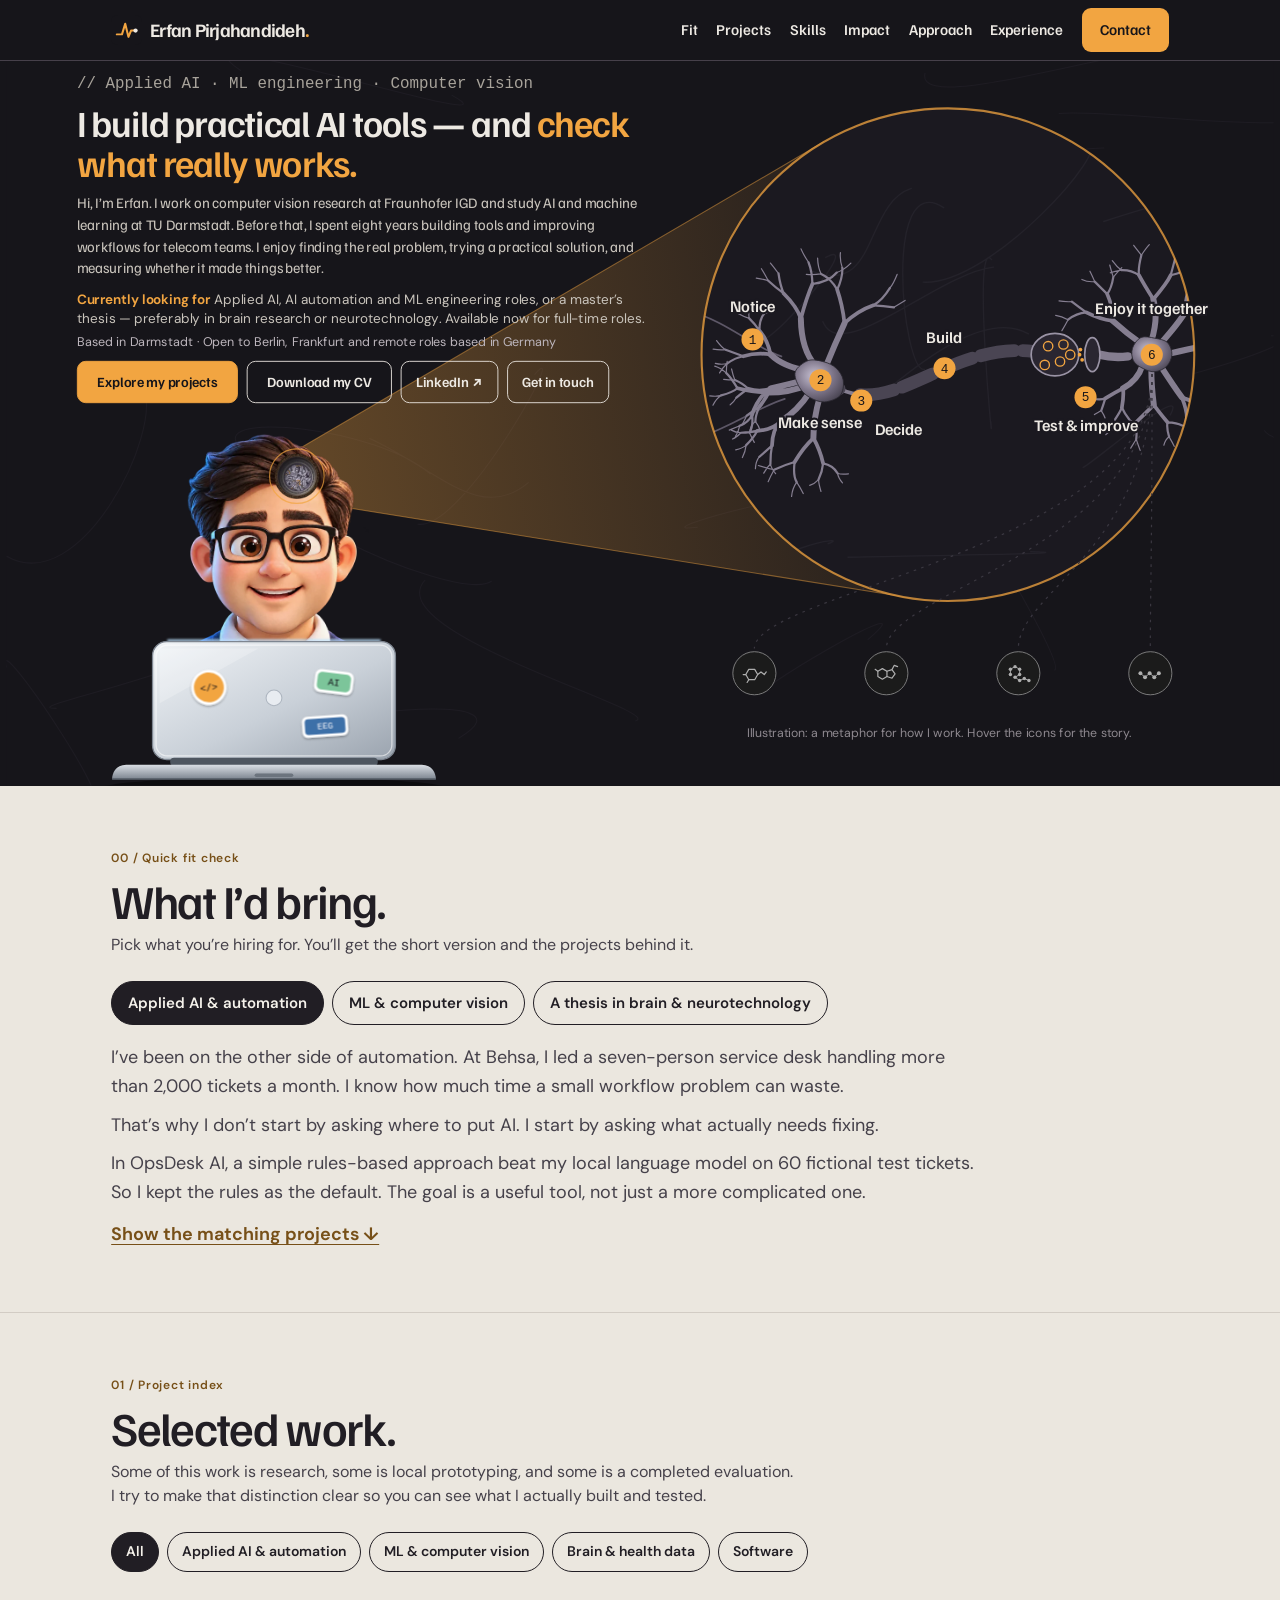
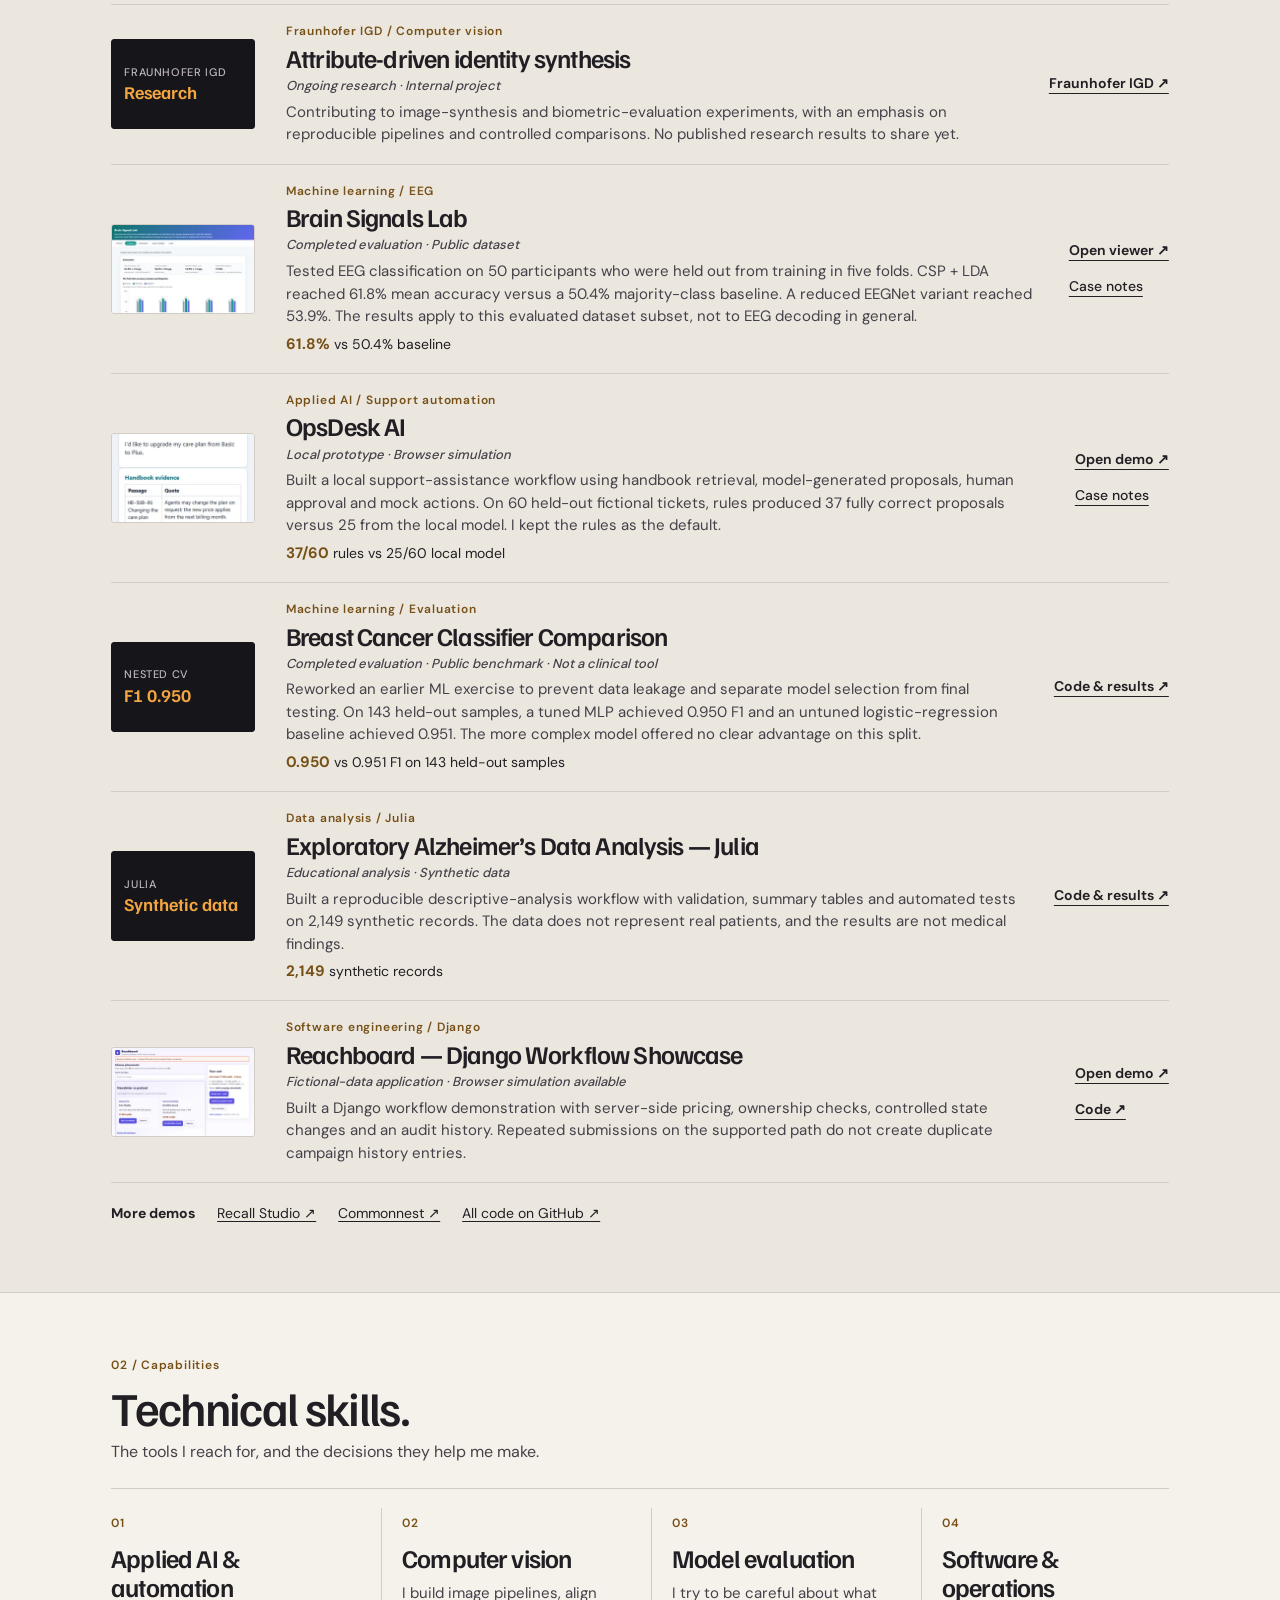
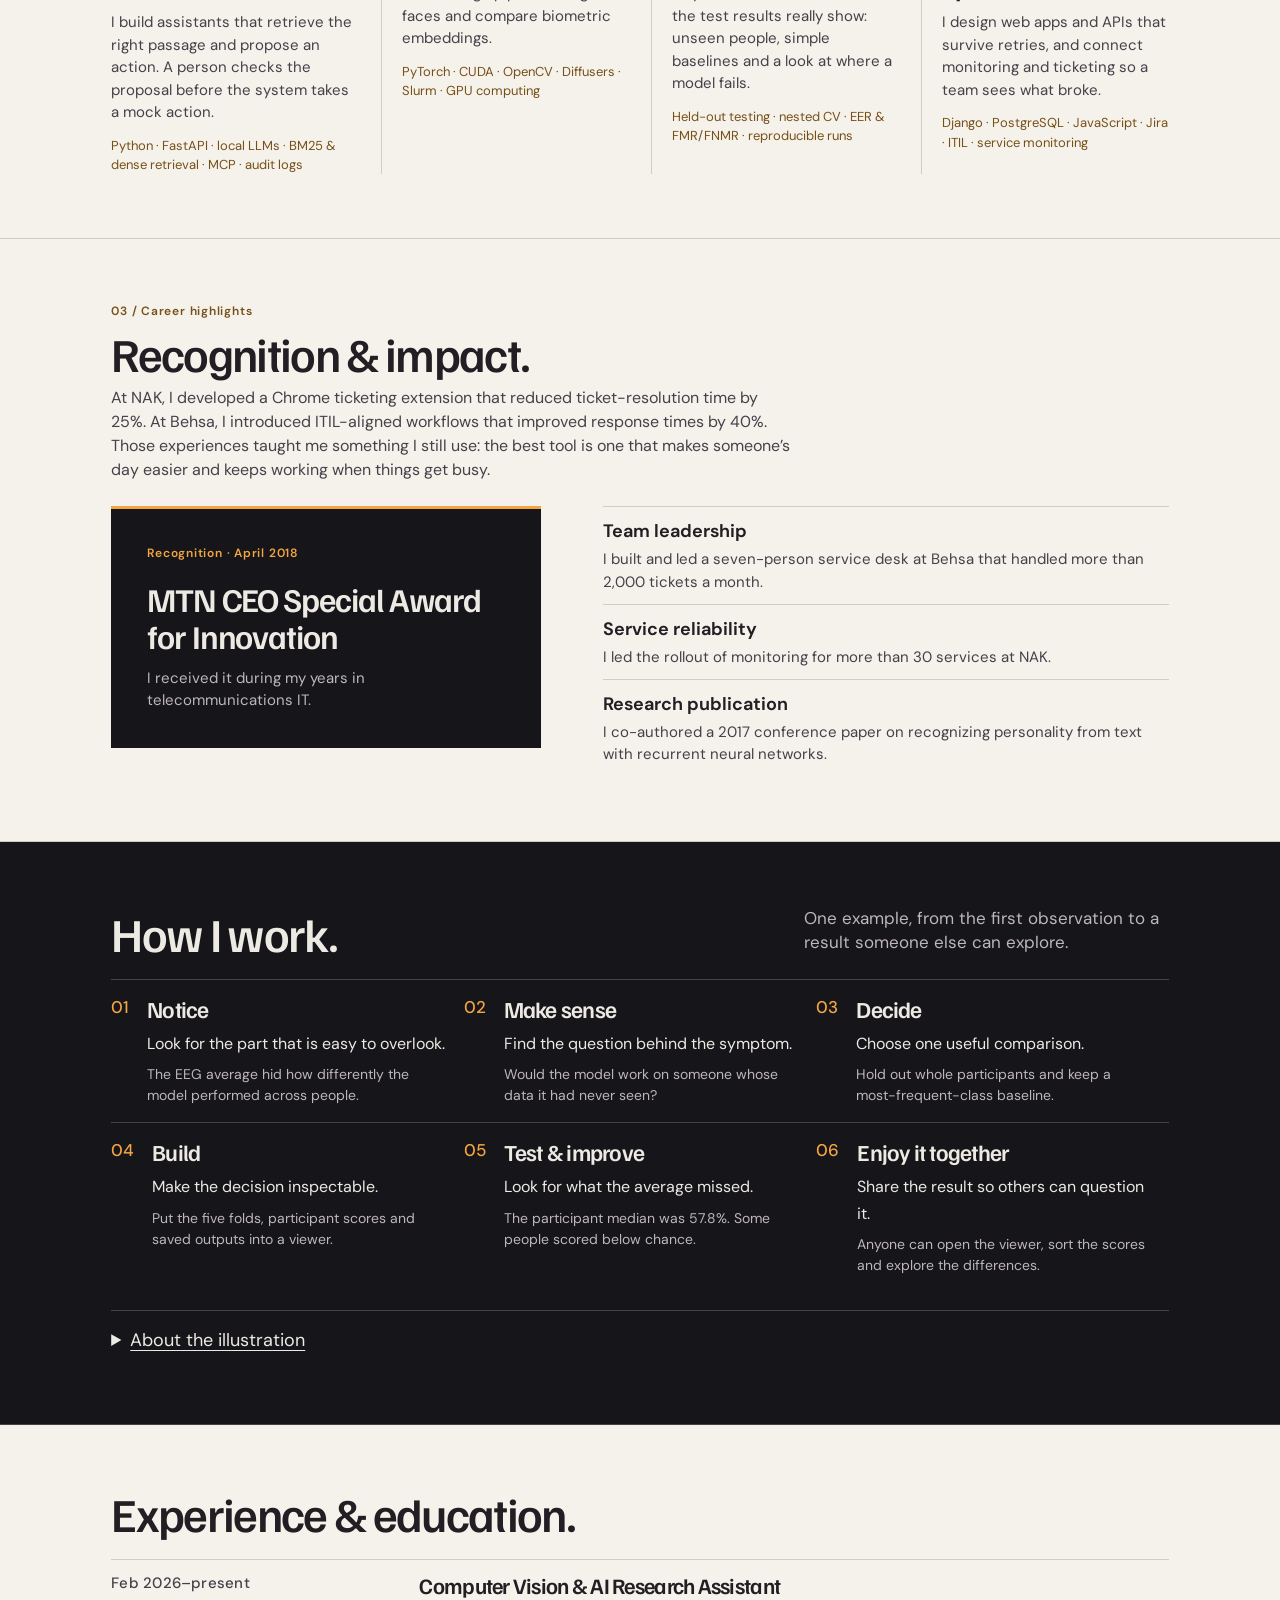
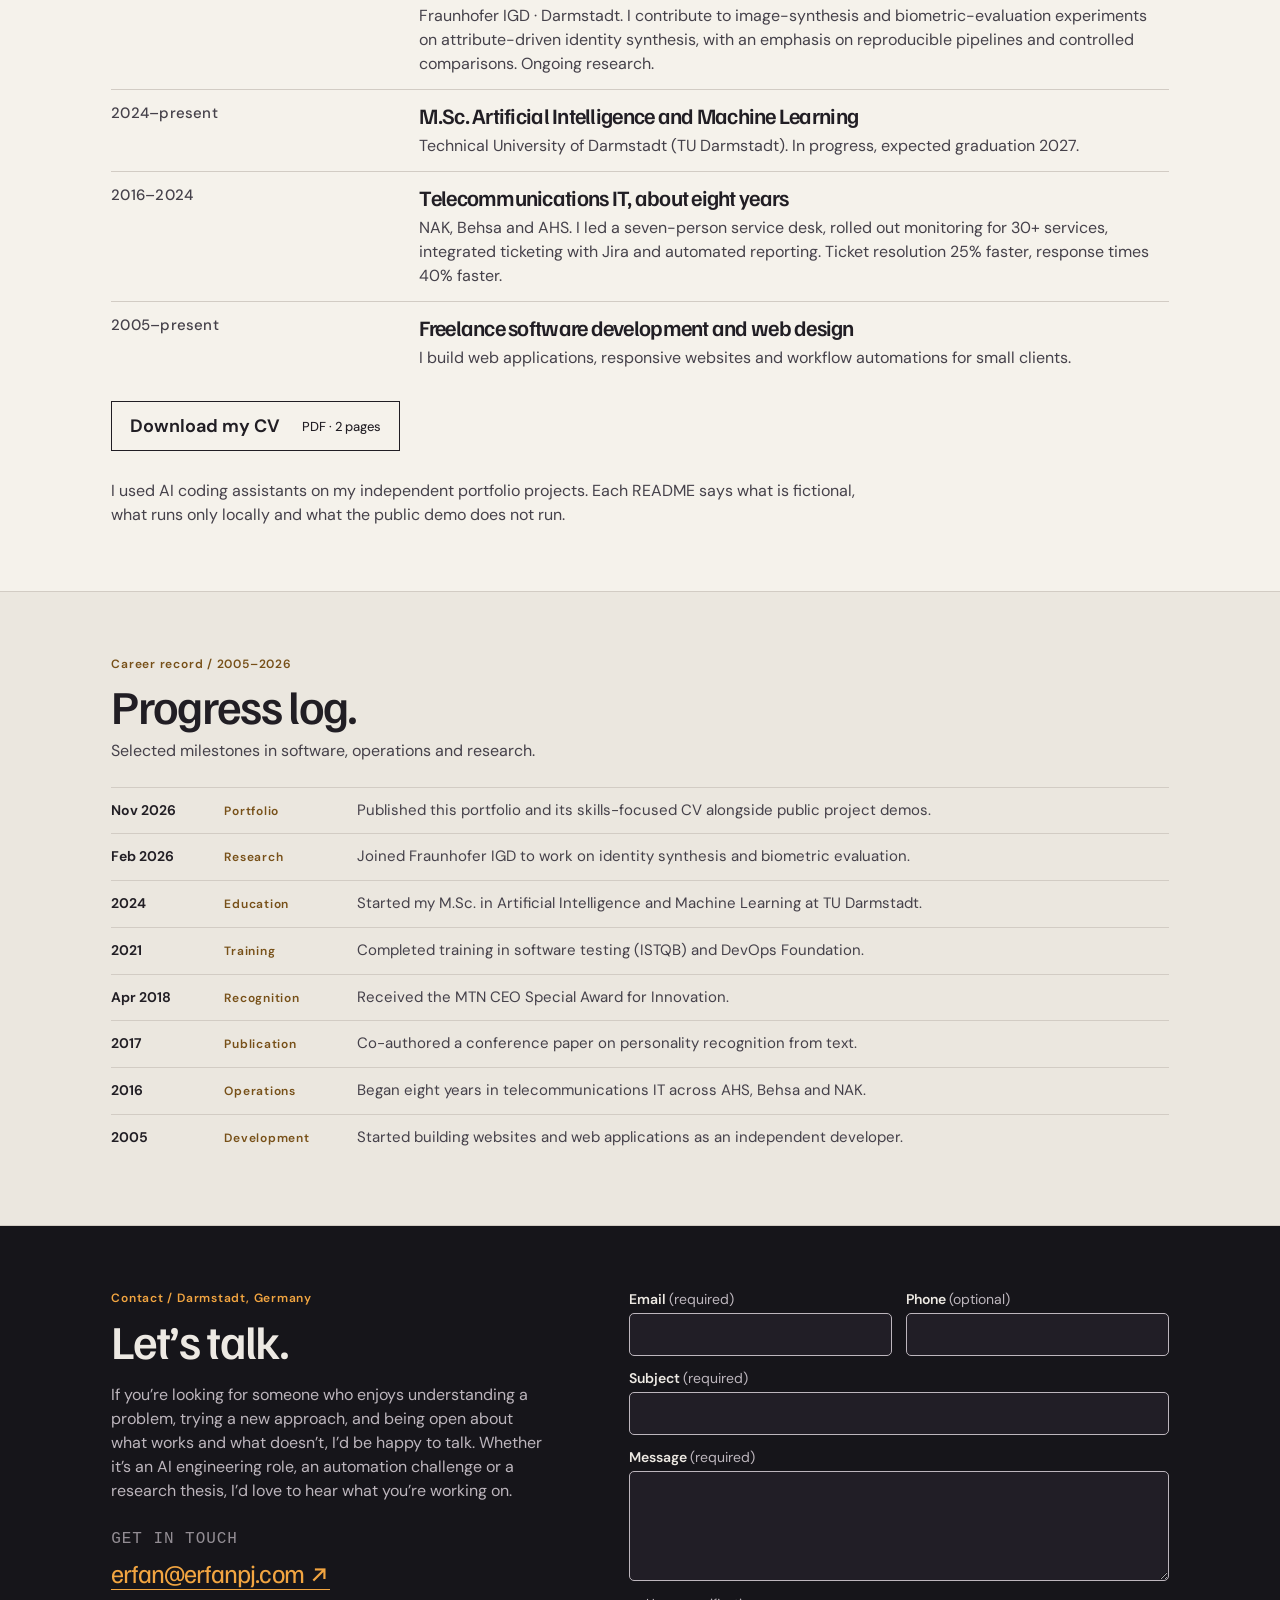
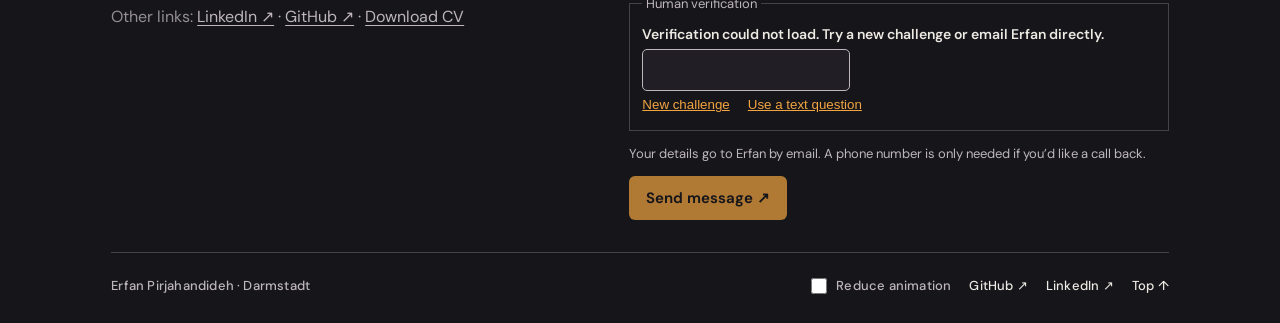
==== commit f828e792: "Apply review round 1: practical hero, clearer project labels, 2027 graduation and calmer CV wording " ====
--- a/site/index.html
+++ b/site/index.html
@@ -3,8 +3,8 @@
 <head>
   <meta charset="utf-8">
   <meta name="viewport" content="width=device-width, initial-scale=1">
-  <title>Erfan Pirjahandideh — Applied AI &amp; ML Engineer · Computer Vision · Darmstadt</title>
-  <meta name="description" content="Applied AI &amp; ML engineer in Darmstadt: computer vision research at Fraunhofer IGD, M.Sc. studies at TU Darmstadt, 8 years in telecom IT. Open to AI roles and a thesis.">
+  <title>Erfan Pirjahandideh | Applied AI &amp; Computer Vision</title>
+  <meta name="description" content="Explore Erfan Pirjahandideh’s work in applied AI, automation and computer vision: Fraunhofer IGD research, reproducible ML projects and eight years in telecom IT.">
   <meta name="author" content="Erfan Pirjahandideh">
   <meta name="robots" content="index, follow, max-image-preview:large">
   <link rel="canonical" href="https://erfanpj.com/">
@@ -12,8 +12,8 @@
   <meta property="og:type" content="profile">
   <meta property="og:site_name" content="Erfan Pirjahandideh">
   <meta property="og:locale" content="en_US">
-  <meta property="og:title" content="Erfan Pirjahandideh — Applied AI &amp; ML Engineer">
-  <meta property="og:description" content="Hi, I’m Erfan. Computer vision research at Fraunhofer IGD, EEG and LLM side projects with honest numbers, and eight years of telecom IT. Open to applied AI, AI automation, ML engineering and a master’s thesis.">
+  <meta property="og:title" content="Erfan Pirjahandideh | Applied AI &amp; ML Projects">
+  <meta property="og:description" content="Computer vision research, practical AI automation and ML experiments with clear baselines and honest limits.">
   <meta property="og:url" content="https://erfanpj.com/">
   <meta property="og:image" content="https://erfanpj.com/assets/social-preview.jpg">
   <meta property="og:image:width" content="1200">
@@ -22,8 +22,8 @@
   <meta property="profile:first_name" content="Erfan">
   <meta property="profile:last_name" content="Pirjahandideh">
   <meta name="twitter:card" content="summary_large_image">
-  <meta name="twitter:title" content="Erfan Pirjahandideh — Applied AI &amp; ML Engineer">
-  <meta name="twitter:description" content="Hi, I’m Erfan. Computer vision research at Fraunhofer IGD, EEG and LLM side projects with honest numbers, and eight years of telecom IT. Open to applied AI, AI automation, ML engineering and a master’s thesis.">
+  <meta name="twitter:title" content="Erfan Pirjahandideh | Applied AI &amp; ML Projects">
+  <meta name="twitter:description" content="Computer vision research, practical AI automation and ML experiments with clear baselines and honest limits.">
   <meta name="twitter:image" content="https://erfanpj.com/assets/social-preview.jpg">
   <meta name="twitter:image:alt" content="Erfan’s illustrated portrait, brain cutaway and six-stage signal diagram">
   <link rel="preload" href="assets/FamiljenGrotesk.woff2" as="font" type="font/woff2" crossorigin>
@@ -64,12 +64,12 @@
 </defs><path d="M0.1,639.0 C85.3,687.5 177.9,495.2 155.6,449.7 M1196.4,135.9 C1256.9,128.8 1539.7,173.3 1500.7,119.3 M1043.9,90.1 C1029.4,150.0 1404.8,14.0 1373.5,70.6 M0.2,765.1 C-18.2,711.2 151.0,963.7 84.2,906.5 M593.1,555.3 C538.0,602.0 489.5,540.1 412.8,505.2 M304.6,695.8 C298.5,758.1 -1.3,812.1 56.5,811.9 M785.1,606.0 C703.3,616.3 1000.9,534.3 966.8,581.2 M467.6,602.6 C519.7,610.8 642.8,383.0 600.4,432.4 M1189.9,379.5 C1154.1,443.8 1018.0,475.5 1016.1,406.4 M867.0,791.7 C813.5,812.8 1059.2,665.3 979.3,733.5 M1096.7,566.8 C1054.2,522.5 1205.6,758.6 1191.4,768.3 M1429.9,496.3 C1442.5,520.5 1815.9,608.0 1779.0,538.3 M514.2,845.7 C611.1,787.3 332.9,819.3 286.1,844.7 M1437.6,388.4 C1527.2,385.6 1208.6,479.1 1224.6,447.3 M301.8,521.6 C217.2,558.8 509.3,694.9 551.1,667.5 M263.3,512.7 C233.2,474.6 420.0,492.0 481.5,545.4 M506.4,115.2 C597.2,165.3 169.2,22.5 266.1,86.9 M715.2,826.1 C749.4,815.0 421.5,725.9 475.5,666.3 M1127.5,282.6 C1083.0,261.7 1153.6,174.2 1247.2,175.0 M919.3,537.2 C948.7,532.4 941.0,616.1 1024.7,624.5 " fill="none" stroke="#1E1C23" stroke-width="1.2" stroke-linecap="round"></path><defs><linearGradient id="cg" gradientUnits="userSpaceOnUse" x1="330" y1="548" x2="1070" y2="410"><stop offset="0" stop-color="#F2A541" stop-opacity=".35"></stop><stop offset="1" stop-color="#F2A541" stop-opacity=".04"></stop></linearGradient></defs><path d="M326,574 L1025,686 L929,168 L317,526 Z" fill="url(#cg)"></path><path d="M326,574 L1025,686 M317,526 L929,168" stroke="#F2A541" stroke-width="1.2" opacity=".45"></path><g transform="translate(780.3,120.3) scale(0.9655)"><defs><radialGradient id="warmHero1" cx="62%" cy="50%" r="60%"><stop offset="0" stop-color="#F2A541" stop-opacity=".22"></stop><stop offset="1" stop-color="#F2A541" stop-opacity="0"></stop></radialGradient><clipPath id="scHero1"><circle cx="300" cy="300" r="290"></circle></clipPath></defs><circle cx="300" cy="300" r="290" fill="#1B1920"></circle><g clip-path="url(#scHero1)"><circle class="A warm" cx="300" cy="300" r="290" fill="url(#warmHero1)"></circle><path d="M0.1,46.6 C3.3,86.9 -175.0,34.9 -166.7,98.6 M34.9,585.3 C86.9,525.3 190.6,511.4 159.1,522.5 M483.4,143.2 C571.8,113.8 552.5,129.8 600.9,81.7 M138.7,200.9 C217.9,234.0 201.0,122.3 257.0,104.3 M81.6,282.8 C104.0,275.7 200.6,161.1 156.2,185.5 M394.9,275.4 C334.3,240.9 232.8,340.3 216.7,350.6 M272.4,317.3 C246.6,320.3 222.5,79.5 295.0,126.9 M49.2,496.4 C-41.9,516.0 81.6,734.6 180.6,680.0 M351.5,188.0 C327.7,158.0 355.0,436.4 350.6,379.2 M353.7,197.0 C287.8,204.4 174.3,313.8 152.9,261.1 M397.4,531.8 C480.5,534.0 247.0,536.7 182.4,538.4 M589.9,327.4 C666.2,385.1 587.5,437.2 622.6,475.6 M464.7,52.1 C496.0,52.9 351.7,218.5 271.0,214.6 M459.2,432.8 C472.8,426.2 585.0,328.5 561.8,370.9 " fill="none" stroke="#24222A" stroke-width="1.6" stroke-linecap="round"></path><path d="M0,250 C40,262 70,290 104,302 M0,400 C40,388 80,360 108,352" fill="none" stroke="#5D5767" stroke-width="2" stroke-linecap="round"></path><g fill="none" stroke="#857E90" stroke-linecap="round"><path d="M131.6,330.0 Q109.7,335.6 91.4,339.7 M135.3,319.0 Q106.1,314.4 91.2,299.6 M144.1,312.6 Q127.5,294.5 126.9,257.6 M137.7,343.7 Q122.3,367.1 103.1,378.3 M132.7,336.2 Q112.9,345.1 84.6,344.5 M149.5,348.4 Q141.5,376.6 141.7,398.1 M156.7,312.9 Q166.5,288.5 178.3,262.9 M539.5,284.0 Q548.3,255.7 541.8,234.7 M549.9,287.5 Q572.8,261.6 579.5,249.5 M556.0,300.0 Q576.4,295.0 605.1,288.9 M549.9,312.5 Q566.3,337.7 575.4,350.2 M539.5,316.0 Q539.3,334.8 542.4,359.0 M529.3,288.1 Q510.1,274.8 494.1,260.2 M529.3,311.9 Q523.6,330.2 506.1,339.6 " stroke-width="7"></path><path d="M91.4,339.7 Q85.8,351.5 78.2,361.1 M91.4,339.7 Q79.3,344.5 64.8,340.1 M91.2,299.6 Q73.6,297.3 59.2,301.8 M91.2,299.6 Q87.9,282.9 78.2,271.8 M126.9,257.6 Q122.5,243.7 106.7,227.9 M126.9,257.6 Q133.7,232.3 140.5,216.8 M103.1,378.3 Q93.4,387.9 92.9,407.1 M103.1,378.3 Q94.0,388.3 75.6,389.6 M84.6,344.5 Q73.2,357.3 69.4,371.0 M84.6,344.5 Q70.6,344.0 52.3,339.5 M141.7,398.1 Q149.4,411.9 153.1,427.9 M141.7,398.1 Q129.5,409.3 119.6,426.3 M178.3,262.9 Q176.0,242.0 169.7,223.4 M178.3,262.9 Q194.7,247.9 212.3,241.9 M541.8,234.7 Q530.8,217.3 524.9,206.3 M541.8,234.7 Q557.9,215.9 562.2,206.5 M579.5,249.5 Q578.7,235.5 586.3,216.1 M579.5,249.5 Q594.3,246.0 609.7,230.1 M605.1,288.9 Q615.5,275.1 632.2,271.8 M605.1,288.9 Q621.4,291.5 636.5,294.3 M575.4,350.2 Q590.9,355.0 601.2,365.6 M575.4,350.2 Q582.8,368.9 580.9,378.3 M542.4,359.0 Q547.6,366.7 558.5,379.6 M542.4,359.0 Q532.6,368.8 520.3,380.7 M494.1,260.2 Q478.6,258.2 462.9,250.2 M494.1,260.2 Q495.2,246.4 487.6,228.7 M506.1,339.6 Q507.3,348.3 504.8,362.2 M506.1,339.6 Q496.8,344.2 485.3,351.4 " stroke-width="4.4"></path><path d="M78.2,361.1 Q73.3,371.7 73.4,378.5 M78.2,361.1 Q71.0,365.8 63.1,371.8 M64.8,340.1 Q59.9,343.4 51.0,350.4 M64.8,340.1 Q59.2,334.1 49.2,329.8 M59.2,301.8 Q50.3,303.2 40.0,310.4 M59.2,301.8 Q49.3,298.1 38.3,294.1 M78.2,271.8 Q72.8,263.5 66.1,257.2 M78.2,271.8 Q78.0,258.5 83.4,252.2 M106.7,227.9 Q96.7,220.7 88.6,213.0 M106.7,227.9 Q102.5,218.3 100.6,204.4 M140.5,216.8 Q140.3,202.6 135.9,191.2 M140.5,216.8 Q159.8,214.5 169.2,203.3 M92.9,407.1 Q91.0,416.7 91.1,428.7 M92.9,407.1 Q83.2,415.6 78.1,420.1 M75.6,389.6 Q71.6,397.7 62.5,406.5 M75.6,389.6 Q68.0,391.2 56.4,391.9 M69.4,371.0 Q71.2,384.7 66.3,391.6 M69.4,371.0 Q65.4,379.7 54.9,383.7 M52.3,339.5 Q46.3,344.6 33.1,347.9 M52.3,339.5 Q44.9,327.2 39.2,321.7 M153.1,427.9 Q164.8,430.2 170.1,439.6 M153.1,427.9 Q152.2,437.5 147.7,447.0 M119.6,426.3 Q117.4,441.9 122.0,450.0 M119.6,426.3 Q108.2,429.5 95.4,435.4 M169.7,223.4 Q162.1,209.9 150.8,204.9 M169.7,223.4 Q176.4,208.6 175.7,197.8 M212.3,241.9 Q222.8,236.1 231.8,221.4 M212.3,241.9 Q223.7,242.5 236.5,244.2 M524.9,206.3 Q515.5,200.0 504.2,200.5 M524.9,206.3 Q523.8,198.3 527.7,182.9 M562.2,206.5 Q564.4,198.8 568.0,184.7 M562.2,206.5 Q576.5,203.1 585.8,197.8 M586.3,216.1 Q583.3,204.3 576.3,192.9 M586.3,216.1 Q588.5,208.3 597.2,197.5 M609.7,230.1 Q619.6,218.5 622.6,209.8 M609.7,230.1 Q620.8,229.9 634.1,231.6 M632.2,271.8 Q639.0,264.6 647.8,254.4 M632.2,271.8 Q643.7,269.9 653.9,269.7 M636.5,294.3 Q645.7,290.0 657.4,290.6 M636.5,294.3 Q641.4,300.3 653.8,309.4 M601.2,365.6 Q610.6,362.6 620.7,366.3 M601.2,365.6 Q607.3,373.4 607.6,385.6 M580.9,378.3 Q583.6,386.8 591.1,392.5 M580.9,378.3 Q577.0,386.3 575.6,396.9 M558.5,379.6 Q569.6,380.1 575.7,383.3 M558.5,379.6 Q557.2,385.7 560.4,396.7 M520.3,380.7 Q522.9,387.6 521.7,399.5 M520.3,380.7 Q512.0,379.7 499.3,385.2 M462.9,250.2 Q451.2,251.1 441.4,258.8 M462.9,250.2 Q454.1,244.0 445.9,237.6 M487.6,228.7 Q480.0,221.2 472.8,214.0 M487.6,228.7 Q492.6,221.7 494.7,208.7 M504.8,362.2 Q507.9,369.3 513.5,376.3 M504.8,362.2 Q502.7,367.4 497.0,375.9 M485.3,351.4 Q482.6,360.1 480.5,365.8 M485.3,351.4 Q478.6,354.0 468.9,351.2 " stroke-width="2.6"></path><path d="M73.4,378.5 Q77.5,384.0 79.0,389.2 M73.4,378.5 Q68.5,381.8 67.0,388.9 M63.1,371.8 Q60.7,376.8 57.2,383.4 M51.0,350.4 Q47.8,356.2 43.7,359.0 M49.2,329.8 Q41.1,329.5 36.1,329.0 M49.2,329.8 Q47.2,325.4 45.3,316.8 M40.0,310.4 Q34.6,315.7 31.2,321.4 M40.0,310.4 Q33.9,312.2 26.2,310.3 M38.3,294.1 Q30.7,294.7 23.6,293.5 M38.3,294.1 Q33.4,291.2 27.7,283.4 M66.1,257.2 Q59.5,255.4 53.1,251.6 M66.1,257.2 Q65.1,251.8 66.3,243.7 M83.4,252.2 Q80.9,248.1 79.1,239.5 M83.4,252.2 Q90.3,249.9 95.7,244.4 M88.6,213.0 Q84.0,211.2 74.4,209.8 M88.6,213.0 Q84.0,204.4 80.5,198.8 M100.6,204.4 Q94.6,196.2 91.1,192.1 M135.9,191.2 Q129.8,182.1 127.1,175.4 M169.2,203.3 Q177.7,200.3 185.8,192.2 M91.1,428.7 Q91.9,433.6 97.2,440.1 M91.1,428.7 Q87.3,432.2 83.2,439.4 M78.1,420.1 Q73.8,425.3 73.4,434.1 M62.5,406.5 Q61.6,414.3 58.1,421.1 M62.5,406.5 Q58.4,410.2 50.2,412.1 M56.4,391.9 Q51.0,397.6 46.4,399.3 M56.4,391.9 Q49.9,391.6 45.1,388.8 M66.3,391.6 Q68.7,397.1 72.1,403.2 M54.9,383.7 Q53.1,391.5 49.9,396.2 M54.9,383.7 Q51.1,385.3 42.6,388.8 M33.1,347.9 Q27.3,351.4 23.4,359.4 M33.1,347.9 Q28.5,349.5 19.7,348.5 M39.2,321.7 Q32.8,315.5 25.5,313.4 M39.2,321.7 Q39.1,315.6 40.2,307.7 M170.1,439.6 Q174.4,441.3 183.0,440.2 M170.1,439.6 Q170.9,444.8 175.9,450.9 M147.7,447.0 Q147.9,452.0 150.6,461.0 M147.7,447.0 Q143.0,452.0 137.3,453.9 M122.0,450.0 Q125.7,455.4 129.7,463.5 M122.0,450.0 Q116.7,457.7 116.0,466.8 M95.4,435.4 Q90.7,444.0 88.4,449.5 M95.4,435.4 Q89.5,434.4 76.9,430.5 M150.8,204.9 Q141.3,206.4 133.4,205.5 M150.8,204.9 Q146.9,197.4 146.6,186.2 M175.7,197.8 Q172.5,188.3 173.5,179.9 M231.8,221.4 Q236.1,216.0 240.2,205.5 M236.5,244.2 Q240.9,241.5 249.6,236.1 M504.2,200.5 Q496.1,201.9 491.2,203.6 M504.2,200.5 Q498.7,196.5 493.5,189.3 M527.7,182.9 Q522.4,175.9 518.7,171.2 M527.7,182.9 Q533.7,174.0 537.1,170.5 M568.0,184.7 Q563.1,177.2 563.2,169.9 M585.8,197.8 Q591.6,191.3 595.9,185.8 M585.8,197.8 Q593.4,199.5 603.2,202.0 M576.3,192.9 Q571.9,188.5 567.6,178.9 M576.3,192.9 Q575.0,186.3 576.5,176.5 M597.2,197.5 Q599.5,188.7 599.7,183.1 M597.2,197.5 Q603.8,195.2 608.6,190.1 M622.6,209.8 Q623.3,198.8 624.3,192.3 M634.1,231.6 Q643.3,227.9 647.4,224.0 M634.1,231.6 Q643.8,238.1 649.7,240.8 M647.8,254.4 Q651.5,248.8 657.1,240.8 M647.8,254.4 Q656.8,254.3 661.8,250.0 M653.9,269.7 Q660.8,266.9 666.4,263.5 M653.9,269.7 Q662.1,272.7 668.3,274.0 M657.4,290.6 Q661.2,287.5 669.6,285.1 M657.4,290.6 Q662.6,290.4 670.2,294.5 M653.8,309.4 Q660.0,308.9 670.9,310.1 M653.8,309.4 Q654.2,315.2 658.7,322.8 M620.7,366.3 Q625.9,361.4 630.6,357.0 M620.7,366.3 Q625.8,367.2 631.9,371.4 M607.6,385.6 Q613.0,389.7 616.5,398.5 M607.6,385.6 Q602.6,389.9 602.2,397.4 M591.1,392.5 Q593.8,394.3 600.5,399.2 M575.6,396.9 Q575.4,403.5 579.0,409.0 M575.7,383.3 Q582.5,384.5 587.0,383.4 M560.4,396.7 Q564.5,403.6 566.4,407.9 M560.4,396.7 Q556.0,399.9 554.2,406.6 M521.7,399.5 Q523.2,404.1 526.3,412.6 M521.7,399.5 Q519.7,402.7 515.2,410.0 M499.3,385.2 Q493.1,387.2 485.9,394.1 M441.4,258.8 Q439.3,263.0 434.2,271.7 M441.4,258.8 Q433.8,254.6 426.9,253.8 M445.9,237.6 Q435.8,237.9 430.8,236.7 M472.8,214.0 Q464.3,214.8 457.7,211.4 M472.8,214.0 Q471.3,210.0 467.2,201.7 M494.7,208.7 Q492.8,203.4 490.5,194.4 M494.7,208.7 Q499.7,202.6 504.7,197.5 M513.5,376.3 Q518.7,378.5 520.4,384.0 M497.0,375.9 Q495.4,380.8 494.8,385.9 M480.5,365.8 Q484.1,371.5 485.0,374.5 M480.5,365.8 Q476.8,367.9 472.5,370.5 M468.9,351.2 Q466.2,354.6 460.1,357.6 M468.9,351.2 Q462.7,346.4 458.7,344.7 " stroke-width="1.4"></path></g><path d="M172,340 C240,372 300,286 400,296" fill="none" stroke="#857E90" stroke-width="4.5" stroke-linecap="round"></path><path d="M172,340 C240,372 300,286 400,296" fill="none" stroke="#4A4553" stroke-width="15" stroke-linecap="round" stroke-dasharray="0 26 40 10 40 10 40 10 40 10 40 400"></path><path d="M512,302 C496,304 486,302 478,300" stroke="#857E90" stroke-width="10" stroke-linecap="round" fill="none"></path><ellipse cx="470" cy="300" rx="9" ry="20" fill="#2A2631" stroke="#9A93A5" stroke-width="2"></ellipse><ellipse cx="426" cy="300" rx="28" ry="25" fill="#2A2631" stroke="#9A93A5" stroke-width="2"></ellipse><g fill="#2A2631" stroke="#F2A541" stroke-width="1.6"><circle cx="418" cy="290" r="5.5"></circle><circle cx="432" cy="308" r="5.5"></circle><circle cx="414" cy="312" r="5.5"></circle><circle cx="436" cy="288" r="5.5"></circle><circle cx="444" cy="300" r="5.5"></circle></g><g fill="#F2A541"><circle class="nt" cx="456" cy="294" r="2.2"></circle><circle class="nt" cx="458" cy="306" r="2.2" style="animation-delay: .9s"></circle><circle class="nt" cx="455" cy="300" r="2.2" style="animation-delay: 1.8s"></circle></g><circle class="A k1" cx="453" cy="300" r="7" fill="#F2A541" opacity="0"></circle><rect class="A k2" x="444" y="291" width="16" height="18" rx="3" fill="#F2A541" opacity="0"></rect><path class="A k3" d="M444,296 L453,296 L453,291 L460,300 L453,309 L453,304 L444,304 Z" fill="#7BC59A" opacity="0"></path><g font-family="JetBrains Mono, monospace" font-size="24" font-weight="500" text-anchor="middle"><text class="A m1" x="458" y="262" fill="#E07A6E">✕</text><text class="A m2" x="458" y="262" fill="#E07A6E">✕</text><text class="A m3" x="458" y="262" fill="#7BC59A">✓</text></g><circle class="A bglow" cx="540" cy="300" r="56" fill="#F2A541" style="filter: blur(12px)"></circle><path d="M176.8,330.0 C177.6,335.4 176.9,343.7 173.3,348.0 C169.6,352.2 160.9,355.2 154.9,355.6 C148.9,356.0 142.2,353.2 137.3,350.3 C132.3,347.4 128.0,343.4 125.2,338.3 C122.3,333.3 118.6,325.3 120.3,320.1 C122.1,314.8 129.9,308.9 135.5,306.9 C141.2,305.0 148.7,306.9 154.1,308.4 C159.6,309.9 164.7,312.2 168.4,315.8 C172.2,319.4 175.9,324.6 176.8,330.0 Z" fill="url(#soma4)" stroke="#2A2730" stroke-width="1"></path><path d="M563.7,300.0 C563.5,304.6 560.9,310.2 557.6,313.6 C554.3,316.9 548.5,319.6 543.8,320.0 C539.2,320.5 534.0,318.5 529.8,316.3 C525.5,314.2 520.5,311.2 518.4,307.2 C516.3,303.2 515.8,297.0 517.2,292.4 C518.7,287.8 522.9,281.7 527.3,279.7 C531.7,277.8 538.5,279.6 543.7,280.6 C548.9,281.6 555.2,282.5 558.5,285.7 C561.8,289.0 563.9,295.4 563.7,300.0 Z" fill="url(#soma4)" stroke="#2A2730" stroke-width="1"></path><path class="A pA" pathLength="1000" fill="none" stroke="#F2A541" stroke-width="5" stroke-linecap="round" d="M0,400 C40,388 80,360 108,352 L150,330 L172,340 C240,372 300,286 400,296 L426,300"></path><path class="A pB" pathLength="1000" fill="none" stroke="#7BC59A" stroke-width="5" stroke-linecap="round" d="M470,300 L540,300 C560,300 580,290 600,280"></path><g fill="none" stroke="#7BC59A" stroke-width="3"><circle class="A burst" cx="462" cy="300" r="26"></circle><circle class="A burst" cx="540" cy="300" r="30" style="animation-delay: .4s"></circle></g><circle class="A cf" cx="540" cy="300" r="2.4" fill="#7BC59A" style="--dx: 70px; --dy: 0px"></circle><circle class="A cf" cx="540" cy="300" r="3" fill="#F2A541" style="--dx: 57px; --dy: 41px"></circle><circle class="A cf" cx="540" cy="300" r="2.4" fill="#F2A541" style="--dx: 22px; --dy: 67px"></circle><circle class="A cf" cx="540" cy="300" r="3" fill="#7BC59A" style="--dx: -22px; --dy: 67px"></circle><circle class="A cf" cx="540" cy="300" r="2.4" fill="#F2A541" style="--dx: -57px; --dy: 41px"></circle><circle class="A cf" cx="540" cy="300" r="3" fill="#F2A541" style="--dx: -70px; --dy: 0px"></circle><circle class="A cf" cx="540" cy="300" r="2.4" fill="#7BC59A" style="--dx: -57px; --dy: -41px"></circle><circle class="A cf" cx="540" cy="300" r="3" fill="#F2A541" style="--dx: -22px; --dy: -67px"></circle><circle class="A cf" cx="540" cy="300" r="2.4" fill="#F2A541" style="--dx: 22px; --dy: -67px"></circle><circle class="A cf" cx="540" cy="300" r="3" fill="#7BC59A" style="--dx: 57px; --dy: -41px"></circle></g><circle cx="300" cy="300" r="290" fill="none" stroke="#F2A541" stroke-width="2.5" opacity=".75"></circle><circle class="A okring" cx="300" cy="300" r="293" fill="none" stroke="#7BC59A" stroke-width="6"></circle><g fill="none" stroke="#F2A541" stroke-width="3"><circle class="A pr0" cx="70" cy="282" r="24"></circle><circle class="A pr1" cx="150" cy="330" r="24"></circle><circle class="A pr2" cx="198" cy="354" r="24"></circle><circle class="A pr3" cx="296" cy="316" r="24"></circle><circle class="A pr4" cx="462" cy="350" r="24"></circle><circle class="A pr5" cx="540" cy="300" r="24"></circle></g><g font-family="JetBrains Mono, monospace" font-size="15" text-anchor="middle"><circle class="A pin0" cx="70" cy="282" r="13" fill="#F2A541"></circle><text class="A pt0" x="70" y="287" fill="#16151A">1</text><circle class="A pin1" cx="150" cy="330" r="13" fill="#F2A541"></circle><text class="A pt1" x="150" y="335" fill="#16151A">2</text><circle class="A pin2" cx="198" cy="354" r="13" fill="#F2A541"></circle><text class="A pt2" x="198" y="359" fill="#16151A">3</text><circle class="A pin3" cx="296" cy="316" r="13" fill="#F2A541"></circle><text class="A pt3" x="296" y="321" fill="#16151A">4</text><circle class="A pin4" cx="462" cy="350" r="13" fill="#F2A541"></circle><text class="A pt4" x="462" y="355" fill="#16151A">5</text><circle class="A pin5" cx="540" cy="300" r="13" fill="#F2A541"></circle><text class="A pt5" x="540" y="305" fill="#16151A">6</text></g><g font-family="Familjen Grotesk, sans-serif" font-size="19" font-weight="600"><text class="A lb0" x="70" y="250" text-anchor="middle" fill="#EDE9E3" stroke="#1B1920" stroke-width="5" paint-order="stroke">Notice</text><text class="A lb1" x="150" y="386" text-anchor="middle" fill="#EDE9E3" stroke="#1B1920" stroke-width="5" paint-order="stroke">Make sense</text><text class="A lb2" x="214" y="394" text-anchor="start" fill="#EDE9E3" stroke="#1B1920" stroke-width="5" paint-order="stroke">Decide</text><text class="A lb3" x="296" y="286" text-anchor="middle" fill="#EDE9E3" stroke="#1B1920" stroke-width="5" paint-order="stroke">Build</text><text class="A lb4" x="462" y="390" text-anchor="middle" fill="#EDE9E3" stroke="#1B1920" stroke-width="5" paint-order="stroke">Test &amp; improve</text><text class="A lb5" x="540" y="252" text-anchor="middle" fill="#EDE9E3" stroke="#1B1920" stroke-width="5" paint-order="stroke">Enjoy it together</text></g></g></svg>
 
 
-<div class="top hero-copy" style="position: absolute; left: 80px; top: 100px; width: 640px; display: flex; flex-direction: column; gap: 16px">
-<p class="hero-kicker" style="margin: 0; font: 400 14px 'JetBrains Mono', monospace; color: #A8A39B">// Applied AI · ML engineering · computer vision</p>
-<h1 style="margin: 0; font: 600 42px/1.06 'Familjen Grotesk', sans-serif; letter-spacing: -0.03em">Applied AI &amp; ML engineer. I turn <span style="color: #F2A541">small signals</span> into tested tools.</h1>
-<p class="hero-intro" style="margin: 0; font-size: 18px; line-height: 1.5; color: #C9C4BC">Hi, I’m Erfan. I do computer vision research at Fraunhofer IGD, study for an M.Sc. in AI &amp; machine learning at TU Darmstadt, and spent eight years keeping telecom systems running. I build things people can check, then make them better.</p>
-<p class="open-to"><strong>Open to</strong> applied AI, AI automation &amp; ML engineering roles · a master’s thesis (brain &amp; neurotech preferred) · Berlin, Frankfurt or remote EU</p>
-<div class="hero-actions"><a href="#work" class="btn solid">See my projects</a><a href="Erfan-Pirjahandideh-CV.pdf" class="btn ghost">Download CV</a><a href="https://www.linkedin.com/in/erfan-pirjahandideh/" class="btn ghost small">LinkedIn ↗</a><a href="mailto:erfan@erfanpj.com" class="btn ghost small">Email me</a></div>
+<div class="top hero-copy" style="position: absolute; left: 80px; top: 92px; width: 660px; display: flex; flex-direction: column; gap: 12px">
+<p class="hero-kicker" style="margin: 0; font: 400 14px 'JetBrains Mono', monospace; color: #A8A39B">// Applied AI · ML engineering · Computer vision</p>
+<h1 style="margin: 0; font: 600 42px/1.06 'Familjen Grotesk', sans-serif; letter-spacing: -0.03em">I build practical AI tools — and <span style="color: #F2A541">check what really works.</span></h1>
+<p class="hero-intro" style="margin: 0; font-size: 17px; line-height: 1.5; color: #C9C4BC">Hi, I’m Erfan. I work on computer vision research at Fraunhofer IGD and study AI and machine learning at TU Darmstadt. Before that, I spent eight years building tools and improving workflows for telecom teams. I enjoy finding the real problem, trying a practical solution, and measuring whether it made things better.</p>
+<p class="open-to"><strong>Currently looking for</strong> Applied AI, AI automation and ML engineering roles, or a master’s thesis — preferably in brain research or neurotechnology. Available now for full-time roles.<span class="where">Based in Darmstadt · Open to Berlin, Frankfurt and remote roles based in Germany</span></p>
+<div class="hero-actions"><a href="#work" class="btn solid">Explore my projects</a><a href="Erfan-Pirjahandideh-CV.pdf" class="btn ghost">Download my CV</a><a href="https://www.linkedin.com/in/erfan-pirjahandideh/" class="btn ghost small">LinkedIn ↗</a><a href="#contact" class="btn ghost small">Get in touch</a></div>
 </div>
 <picture><source srcset="assets/erfan-avatar.webp" type="image/webp"><img class="A avimg" src="assets/erfan-avatar.png" width="260" height="283" alt="Cartoon portrait of Erfan" style="position: absolute; z-index: 1; left: 170px; top: 500px; width: 260px; height: auto; transform-origin: 50% 90%"></picture>
 <img class="A avimg" src="assets/brain-cutaway-theme.webp" width="52" height="52" alt="" aria-hidden="true" style="position: absolute; z-index: 3; left: 304px; top: 522px; width: 52px; height: 52px; transform-origin: -4px 233px">
@@ -109,15 +109,15 @@
 
 <div class="mobileHero" id="mobile-hero">
 
-  <div class="mobileIntro"><p class="mfocus">Applied AI · ML engineering · computer vision</p>
-  <p class="m-title" role="heading" aria-level="1">Applied AI &amp; ML engineer. I turn <em>small signals</em> into tested tools.</p>
-  <p>Hi, I’m Erfan. Computer vision research at Fraunhofer IGD, M.Sc. studies in AI &amp; ML at TU Darmstadt, and eight years in telecom IT. I build things people can check, then make them better.</p>
-  <p class="open-to"><strong>Open to</strong> applied AI, AI automation &amp; ML engineering roles, and a master’s thesis (brain &amp; neurotech preferred). Berlin, Frankfurt or remote EU.</p>
+  <div class="mobileIntro"><p class="mfocus">Applied AI · ML engineering · Computer vision</p>
+  <p class="m-title" role="heading" aria-level="1">I build practical AI tools — and <em>check what really works.</em></p>
+  <p>Hi, I’m Erfan. I work on computer vision research at Fraunhofer IGD and study AI and machine learning at TU Darmstadt. Before that, I spent eight years building tools and improving workflows for telecom teams. I enjoy finding the real problem, trying a practical solution, and measuring whether it made things better.</p>
+  <p class="open-to"><strong>Currently looking for</strong> Applied AI, AI automation and ML engineering roles, or a master’s thesis — preferably in brain research or neurotechnology. Available now for full-time roles.<span class="where">Based in Darmstadt · Open to Berlin, Frankfurt and remote roles based in Germany</span></p>
   <div class="mact">
-    <a href="#work">See my projects</a>
-    <a href="Erfan-Pirjahandideh-CV.pdf">Download CV</a>
+    <a href="#work">Explore my projects</a>
+    <a href="Erfan-Pirjahandideh-CV.pdf">Download my CV</a>
     <a href="https://www.linkedin.com/in/erfan-pirjahandideh/">LinkedIn ↗</a>
-    <a href="mailto:erfan@erfanpj.com">Email me</a>
+    <a href="#contact">Get in touch</a>
   </div>
   </div><figure class="mobileFigure"><div class="mobileSceneWrap"><svg viewBox="0 0 360 465" class="mobileSignal" aria-hidden="true" focusable="false"><defs>
 <radialGradient id="m-soma4" cx="40%" cy="38%" r="70%"><stop offset="0" stop-color="#C9C2D4"></stop><stop offset=".55" stop-color="#7D7589"></stop><stop offset="1" stop-color="#4A4553"></stop></radialGradient>
@@ -148,7 +148,6 @@
   <figcaption>Fig. 01 &nbsp;·&nbsp; The six steps <a href="#signal-key">Illustration notes ↓</a></figcaption></figure>
 </div>
 
-<aside class="glance" aria-label="What I am looking for"><div class="wrap"><div><small>I’m looking for</small>Applied AI · AI automation · ML engineering</div><div><small>Also open to</small>A master’s thesis, brain &amp; neurotech preferred</div><div><small>Where</small>Berlin · Frankfurt · remote EU</div></div></aside>
 
 <section id="analytics-privacy" class="analytics-privacy" aria-labelledby="analytics-title" hidden>
   <div class="wrap">
@@ -168,27 +167,27 @@
   </div>
 </section>
 
-<section id="fit" class="band fit" aria-labelledby="fit-title"><div class="wrap"><header class="section-heading"><p class="folio">00 / Quick fit check</p><h2 id="fit-title">What I’d bring to your team.</h2><p>Pick what you’re hiring for. I’ll show you the short version and the projects that back it up.</p></header>
-<div class="fit-tabs" role="tablist" aria-label="What you are hiring for" hidden><button type="button" role="tab" id="fit-tab-ai" aria-controls="fit-ai" aria-selected="true" data-filter="ai">Applied AI &amp; automation</button><button type="button" role="tab" id="fit-tab-ml" aria-controls="fit-ml" aria-selected="false" tabindex="-1" data-filter="ml">ML &amp; computer vision</button><button type="button" role="tab" id="fit-tab-neuro" aria-controls="fit-neuro" aria-selected="false" tabindex="-1" data-filter="neuro">A thesis (brain &amp; neuro)</button></div>
+<section id="fit" class="band fit" aria-labelledby="fit-title"><div class="wrap"><header class="section-heading"><p class="folio">00 / Quick fit check</p><h2 id="fit-title">What I’d bring.</h2><p>Pick what you’re hiring for. You’ll get the short version and the projects behind it.</p></header>
+<div class="fit-tabs" role="tablist" aria-label="What you are hiring for" hidden><button type="button" role="tab" id="fit-tab-ai" aria-controls="fit-ai" aria-selected="true" data-filter="ai">Applied AI &amp; automation</button><button type="button" role="tab" id="fit-tab-ml" aria-controls="fit-ml" aria-selected="false" tabindex="-1" data-filter="ml">ML &amp; computer vision</button><button type="button" role="tab" id="fit-tab-neuro" aria-controls="fit-neuro" aria-selected="false" tabindex="-1" data-filter="neuro">A thesis in brain &amp; neurotechnology</button></div>
 <div class="fit-panels">
-<div class="fit-panel" id="fit-ai" role="tabpanel" aria-labelledby="fit-tab-ai"><h3>If you’re hiring for applied AI or AI automation</h3><ul><li>I spent eight years on the other side of automation: I ran a seven-person service desk with more than 2,000 tickets a month, so I know where people lose time.</li><li>I build assistants that cite their source, stop for a human before acting and keep an audit log. In OpsDesk, plain rules beat my local model 37 to 25 out of 60, so I kept rules as the default. I’d rather tell you that than oversell a model.</li><li>I like turning a messy process into something a team can trust, then measuring whether it actually helped.</li></ul><a class="fit-link" href="#work" data-show="ai software">Show the matching projects ↓</a></div>
-<div class="fit-panel" id="fit-ml" role="tabpanel" aria-labelledby="fit-tab-ml"><h3>If you’re hiring for ML engineering or computer vision</h3><ul><li>At Fraunhofer IGD I work on attribute-driven identity synthesis: reproducible generation, face alignment and biometric evaluation on A100 GPUs with Slurm.</li><li>I evaluate the way I’d want my own work checked: held-out people, simple baselines, nested cross-validation, one look at the test set.</li><li>I’m happy writing the boring parts too: data checks, experiment logs and a README someone else can follow.</li></ul><a class="fit-link" href="#work" data-show="ml">Show the matching projects ↓</a></div>
-<div class="fit-panel" id="fit-neuro" role="tabpanel" aria-labelledby="fit-tab-neuro"><h3>If you’re hosting a master’s thesis</h3><ul><li>Brains are what I’d most like to work on. In Brain Signals Lab I asked whether an EEG model works for someone it has never seen. It did, a little: 61.8% against a 50.4% baseline.</li><li>I already work in a research setting at Fraunhofer IGD and know what a reproducible experiment needs.</li><li>I’m studying for an M.Sc. in AI &amp; ML at TU Darmstadt My expected graduation is [[MSC_GRAD_DATE]], so I’d love to talk about thesis timing with you.</li></ul><a class="fit-link" href="#work" data-show="neuro">Show the matching projects ↓</a></div>
+<div class="fit-panel" id="fit-ai" role="tabpanel" aria-labelledby="fit-tab-ai"><h3>Applied AI &amp; automation</h3><p>I’ve been on the other side of automation. At Behsa, I led a seven-person service desk handling more than 2,000 tickets a month. I know how much time a small workflow problem can waste.</p><p>That’s why I don’t start by asking where to put AI. I start by asking what actually needs fixing.</p><p>In OpsDesk AI, a simple rules-based approach beat my local language model on 60 fictional test tickets. So I kept the rules as the default. The goal is a useful tool, not just a more complicated one.</p><a class="fit-link" href="#work" data-show="ai">Show the matching projects ↓</a></div>
+<div class="fit-panel" id="fit-ml" role="tabpanel" aria-labelledby="fit-tab-ml"><h3>ML &amp; computer vision</h3><p>At Fraunhofer IGD, I work on image generation and biometric evaluation. I’ve learned to pay as much attention to how something is tested as to how it is built.</p><p>I follow the same approach in my independent projects. I compare models with simple baselines, keep evaluation separate from model selection, and try to understand where the results fall short.</p><p>A result doesn’t have to be impressive to teach me something useful.</p><a class="fit-link" href="#work" data-show="ml">Show the matching projects ↓</a></div>
+<div class="fit-panel" id="fit-neuro" role="tabpanel" aria-labelledby="fit-tab-neuro"><h3>A thesis in brain &amp; neurotechnology</h3><p>The brain is the area I’d most like to explore next. I started Brain Signals Lab to understand how well an EEG classifier could generalize to people it had never seen during training.</p><p>It reached 61.8% mean accuracy against a 50.4% baseline, but the results varied quite a lot between participants. That leaves interesting questions.</p><p>I’d love to work on them with a research team, learn from people who know the field well, and contribute the engineering and evaluation experience I already have. I expect to graduate in 2027.</p><a class="fit-link" href="#work" data-show="neuro">Show the matching projects ↓</a></div>
 </div></div></section>
 
-<section id="work" class="band work" aria-labelledby="work-title"><div class="wrap"><header class="section-heading"><p class="folio">01 / Project index</p><h2 id="work-title">Selected projects.</h2><p>Current research plus five things I built on my own time. Each one says what I measured, what kind of work it is and where it stops.</p></header>
+<section id="work" class="band work" aria-labelledby="work-title"><div class="wrap"><header class="section-heading"><p class="folio">01 / Project index</p><h2 id="work-title">Selected work.</h2><p>Some of this work is research, some is local prototyping, and some is a completed evaluation. I try to make that distinction clear so you can see what I actually built and tested.</p></header>
 <div class="project-filter" role="group" aria-label="Filter projects by topic" hidden><button type="button" aria-pressed="true" data-filter="all">All</button><button type="button" aria-pressed="false" data-filter="ai">Applied AI &amp; automation</button><button type="button" aria-pressed="false" data-filter="ml">ML &amp; computer vision</button><button type="button" aria-pressed="false" data-filter="neuro">Brain &amp; health data</button><button type="button" aria-pressed="false" data-filter="software">Software</button></div><p class="filter-status" id="filter-status" role="status" aria-live="polite"></p>
-<div class="projects-list"><article class="project-entry" data-tags="ml"><span class="project-thumb thumb-text" aria-hidden="true"><span>Fraunhofer IGD</span><b>Research</b></span><div class="project-body"><p class="project-meta">Ongoing research / Computer vision</p><h3>Attribute-driven identity synthesis</h3><p class="project-status">Ongoing research · no results published yet</p><p class="project-desc">My current research at Fraunhofer IGD: generating synthetic face identities with controlled attributes, then checking them with face alignment and biometric evaluation on GPU infrastructure.</p><p class="proof"><b>WACV 2027</b> target venue · paper in preparation</p></div><div class="project-links"><a class="ref" href="https://www.igd.fraunhofer.de/">Fraunhofer IGD ↗</a></div></article><article class="project-entry" data-tags="ml neuro"><a class="project-thumb thumb-0" href="https://erfanpj.github.io/brain-signals-lab/viewer/" aria-label="Open Brain Signals Lab demo"><img src="assets/thumb-brain.webp" width="144" height="90" alt="EEG evaluation viewer" loading="lazy" decoding="async"></a><div class="project-body"><p class="project-meta">Machine learning / EEG</p><h3>Brain Signals Lab</h3><p class="project-status">Completed evaluation · public PhysioNet data</p><p class="project-desc">Can a model read imagined left- or right-hand movement from the EEG of someone it has never seen? I used 50 people, 2,245 trials and five folds that keep each person out of their own training data.</p><p class="proof"><b>61.8%</b> CSP + LDA vs 50.4% majority baseline · reduced EEGNet 53.9%</p></div><div class="project-links"><a class="ref" href="https://erfanpj.github.io/brain-signals-lab/viewer/">Open viewer ↗</a><a class="case" href="#case-0" aria-haspopup="dialog" aria-label="Case notes: Brain Signals Lab">Case notes</a></div></article><article class="project-entry" data-tags="ai software"><a class="project-thumb thumb-1" href="https://erfanpj.github.io/opsdesk-ai/" aria-label="Open OpsDesk AI demo"><img src="assets/thumb-opsdesk.webp" width="144" height="90" alt="Support ticket and approval workflow" loading="lazy" decoding="async"></a><div class="project-body"><p class="project-meta">Applied AI / Support automation</p><h3>OpsDesk AI</h3><p class="project-status">Local prototype · the browser demo is a simulation</p><p class="project-desc">A support desk that runs on my laptop: retrieval finds the handbook passage, a small local LLM proposes an action, a person approves it and a mock system runs it once. Editing a proposal cancels its approval, and every step goes into an audit log.</p><p class="proof"><b>37/60</b> rules vs 25/60 local model on held-out fictional tickets, so rules stay the default</p></div><div class="project-links"><a class="ref" href="https://erfanpj.github.io/opsdesk-ai/">Open demo ↗</a><a class="case" href="#case-1" aria-haspopup="dialog" aria-label="Case notes: OpsDesk AI">Case notes</a></div></article><article class="project-entry" data-tags="software"><a class="project-thumb thumb-2" href="https://erfanpj.github.io/reachboard-showcase/" aria-label="Open Reachboard demo"><img src="assets/thumb-reachboard.webp" width="144" height="90" alt="Campaign workflow demo" loading="lazy" decoding="async"></a><div class="project-body"><p class="project-meta">Software engineering / Django</p><h3>Reachboard</h3><p class="project-status">Showcase on fictional data · the browser demo is a simulation</p><p class="project-desc">A Django campaign workflow. The server owns the price, checks who owns each draft, protects checkout with CSRF and moves campaigns through clear states. Submitting twice leaves the audit history as it was.</p><p class="proof"><b>6</b> fictional publishers · repeat submits add no duplicate history</p></div><div class="project-links"><a class="ref" href="https://erfanpj.github.io/reachboard-showcase/">Open demo ↗</a><a class="case" href="#case-2" aria-haspopup="dialog" aria-label="Case notes: Reachboard">Case notes</a></div></article><article class="project-entry" data-tags="ml neuro"><span class="project-thumb thumb-text" aria-hidden="true"><span>Nested CV</span><b>F1 0.950</b></span><div class="project-body"><p class="project-meta">Machine learning / Evaluation</p><h3>Breast cancer classifier comparison</h3><p class="project-status">Completed evaluation · public dataset · not a clinical tool</p><p class="project-desc">I rebuilt my earlier analysis so nothing leaks: every step is fitted inside the folds, models are compared with nested cross-validation and the held-out test set is scored once. The tuned neural network did not beat plain logistic regression, and I say so.</p><p class="proof"><b>F1 0.950</b> MLP vs 0.951 logistic regression on 143 held-out samples</p></div><div class="project-links"><a class="ref" href="https://github.com/erfanpj/Breast_Cancer_Project">Code &amp; results ↗</a></div></article><article class="project-entry" data-tags="neuro"><span class="project-thumb thumb-text" aria-hidden="true"><span>Julia</span><b>Synthetic data</b></span><div class="project-body"><p class="project-meta">Data analysis / Julia</p><h3>Exploratory Alzheimer’s data in Julia</h3><p class="project-status">Descriptive analysis · synthetic data · no clinical claims</p><p class="project-desc">A small, careful analysis: validation against the data card, recorded cleaning counts, provenance notes, 95% intervals and tests. The dataset is synthetic, so the results describe the generator, not patients. The README says that first.</p><p class="proof"><b>2,149</b> synthetic records · 49 tests</p></div><div class="project-links"><a class="ref" href="https://github.com/erfanpj/exploratory_alzheimers">Code &amp; results ↗</a></div></article></div><p id="supporting" class="more-demos"><strong>More demos</strong> <a href="https://erfanpj.github.io/recall-studio/">Recall Studio ↗</a><a href="https://erfanpj.github.io/commonnest-showcase/">Commonnest ↗</a><a href="https://github.com/erfanpj">All code on GitHub ↗</a></p></div></section>
+<div class="projects-list"><article class="project-entry" data-tags="ml"><span class="project-thumb thumb-text" aria-hidden="true"><span>Fraunhofer IGD</span><b>Research</b></span><div class="project-body"><p class="project-meta">Fraunhofer IGD / Computer vision</p><h3>Attribute-driven identity synthesis</h3><p class="project-status">Ongoing research · Internal project</p><p class="project-desc">Contributing to image-synthesis and biometric-evaluation experiments, with an emphasis on reproducible pipelines and controlled comparisons. No published research results to share yet.</p></div><div class="project-links"><a class="ref" href="https://www.igd.fraunhofer.de/">Fraunhofer IGD ↗</a></div></article><article class="project-entry" data-tags="ml neuro"><a class="project-thumb thumb-0" href="https://erfanpj.github.io/brain-signals-lab/viewer/" aria-label="Open Brain Signals Lab demo"><img src="assets/thumb-brain.webp" width="144" height="90" alt="EEG evaluation viewer" loading="lazy" decoding="async"></a><div class="project-body"><p class="project-meta">Machine learning / EEG</p><h3>Brain Signals Lab</h3><p class="project-status">Completed evaluation · Public dataset</p><p class="project-desc">Tested EEG classification on 50 participants who were held out from training in five folds. CSP + LDA reached 61.8% mean accuracy versus a 50.4% majority-class baseline. A reduced EEGNet variant reached 53.9%. The results apply to this evaluated dataset subset, not to EEG decoding in general.</p><p class="proof"><b>61.8%</b> vs 50.4% baseline</p></div><div class="project-links"><a class="ref" href="https://erfanpj.github.io/brain-signals-lab/viewer/">Open viewer ↗</a><a class="case" href="#case-0" aria-haspopup="dialog" aria-label="Case notes: Brain Signals Lab">Case notes</a></div></article><article class="project-entry" data-tags="ai"><a class="project-thumb thumb-1" href="https://erfanpj.github.io/opsdesk-ai/" aria-label="Open OpsDesk AI demo"><img src="assets/thumb-opsdesk.webp" width="144" height="90" alt="Support ticket and approval workflow" loading="lazy" decoding="async"></a><div class="project-body"><p class="project-meta">Applied AI / Support automation</p><h3>OpsDesk AI</h3><p class="project-status">Local prototype · Browser simulation</p><p class="project-desc">Built a local support-assistance workflow using handbook retrieval, model-generated proposals, human approval and mock actions. On 60 held-out fictional tickets, rules produced 37 fully correct proposals versus 25 from the local model. I kept the rules as the default.</p><p class="proof"><b>37/60</b> rules vs 25/60 local model</p></div><div class="project-links"><a class="ref" href="https://erfanpj.github.io/opsdesk-ai/">Open demo ↗</a><a class="case" href="#case-1" aria-haspopup="dialog" aria-label="Case notes: OpsDesk AI">Case notes</a></div></article><article class="project-entry" data-tags="ml neuro"><span class="project-thumb thumb-text" aria-hidden="true"><span>Nested CV</span><b>F1 0.950</b></span><div class="project-body"><p class="project-meta">Machine learning / Evaluation</p><h3>Breast Cancer Classifier Comparison</h3><p class="project-status">Completed evaluation · Public benchmark · Not a clinical tool</p><p class="project-desc">Reworked an earlier ML exercise to prevent data leakage and separate model selection from final testing. On 143 held-out samples, a tuned MLP achieved 0.950 F1 and an untuned logistic-regression baseline achieved 0.951. The more complex model offered no clear advantage on this split.</p><p class="proof"><b>0.950</b> vs 0.951 F1 on 143 held-out samples</p></div><div class="project-links"><a class="ref" href="https://github.com/erfanpj/Breast_Cancer_Project">Code &amp; results ↗</a></div></article><article class="project-entry" data-tags="neuro"><span class="project-thumb thumb-text" aria-hidden="true"><span>Julia</span><b>Synthetic data</b></span><div class="project-body"><p class="project-meta">Data analysis / Julia</p><h3>Exploratory Alzheimer’s Data Analysis — Julia</h3><p class="project-status">Educational analysis · Synthetic data</p><p class="project-desc">Built a reproducible descriptive-analysis workflow with validation, summary tables and automated tests on 2,149 synthetic records. The data does not represent real patients, and the results are not medical findings.</p><p class="proof"><b>2,149</b> synthetic records</p></div><div class="project-links"><a class="ref" href="https://github.com/erfanpj/exploratory_alzheimers">Code &amp; results ↗</a></div></article><article class="project-entry" data-tags="software"><a class="project-thumb thumb-2" href="https://erfanpj.github.io/reachboard-showcase/" aria-label="Open Reachboard demo"><img src="assets/thumb-reachboard.webp" width="144" height="90" alt="Django workflow demo" loading="lazy" decoding="async"></a><div class="project-body"><p class="project-meta">Software engineering / Django</p><h3>Reachboard — Django Workflow Showcase</h3><p class="project-status">Fictional-data application · Browser simulation available</p><p class="project-desc">Built a Django workflow demonstration with server-side pricing, ownership checks, controlled state changes and an audit history. Repeated submissions on the supported path do not create duplicate campaign history entries.</p></div><div class="project-links"><a class="ref" href="https://erfanpj.github.io/reachboard-showcase/">Open demo ↗</a><a class="ref" href="https://github.com/erfanpj/reachboard-showcase">Code ↗</a></div></article></div><p id="supporting" class="more-demos"><strong>More demos</strong> <a href="https://erfanpj.github.io/recall-studio/">Recall Studio ↗</a><a href="https://erfanpj.github.io/commonnest-showcase/">Commonnest ↗</a><a href="https://github.com/erfanpj">All code on GitHub ↗</a></p></div></section>
 
 <section id="skills" class="band skills"><div class="wrap"><header class="section-heading"><p class="folio">02 / Capabilities</p><h2>Technical skills.</h2><p>The tools I reach for, and the decisions they help me make.</p></header>
 <div class="capabilities">
-<article><span class="cap-number" aria-hidden="true">01</span><h3>Applied AI &amp; automation</h3><p>I build assistants that retrieve the right passage, propose an action and wait for a person to approve it.</p><small>Python · FastAPI · local LLMs · BM25 &amp; dense retrieval · MCP · audit logs</small></article>
-<article><span class="cap-number" aria-hidden="true">02</span><h3>Computer vision</h3><p>I build image pipelines, align faces and compare biometric embeddings.</p><small>PyTorch · CUDA · OpenCV · Diffusers · Slurm · A100 GPUs</small></article>
-<article><span class="cap-number" aria-hidden="true">03</span><h3>Model evaluation</h3><p>I test on unseen people, compare against simple baselines and look at where a model fails.</p><small>Held-out testing · nested CV · EER &amp; FMR/FNMR · reproducible runs</small></article>
+<article><span class="cap-number" aria-hidden="true">01</span><h3>Applied AI &amp; automation</h3><p>I build assistants that retrieve the right passage and propose an action. A person checks the proposal before the system takes a mock action.</p><small>Python · FastAPI · local LLMs · BM25 &amp; dense retrieval · MCP · audit logs</small></article>
+<article><span class="cap-number" aria-hidden="true">02</span><h3>Computer vision</h3><p>I build image pipelines, align faces and compare biometric embeddings.</p><small>PyTorch · CUDA · OpenCV · Diffusers · Slurm · GPU computing</small></article>
+<article><span class="cap-number" aria-hidden="true">03</span><h3>Model evaluation</h3><p>I try to be careful about what the test results really show: unseen people, simple baselines and a look at where a model fails.</p><small>Held-out testing · nested CV · EER &amp; FMR/FNMR · reproducible runs</small></article>
 <article><span class="cap-number" aria-hidden="true">04</span><h3>Software &amp; operations</h3><p>I design web apps and APIs that survive retries, and connect monitoring and ticketing so a team sees what broke.</p><small>Django · PostgreSQL · JavaScript · Jira · ITIL · service monitoring</small></article>
 </div></div></section>
 
-<section id="achievements" class="band achievements"><div class="wrap"><header class="section-heading"><p class="folio">03 / Career highlights</p><h2>Recognition &amp; impact.</h2><p>Before AI, I spent about eight years in telecom IT making support faster and services easier to watch.</p></header><div class="honors-grid"><article class="award"><p class="folio">Recognition · April 2018</p><h3>MTN CEO Special Award for Innovation</h3><p>I received it during my years in telecommunications IT.</p></article><dl class="career-results"><div><dt>Faster support</dt><dd>My Chrome ticketing extension at NAK cut ticket resolution time by 25%. The ITIL workflows I set up at Behsa made our response times 40% faster.</dd></div><div><dt>Team leadership</dt><dd>I built and led a seven-person service desk at Behsa that handled more than 2,000 tickets a month.</dd></div><div><dt>Service reliability</dt><dd>I led the rollout of monitoring for more than 30 services at NAK.</dd></div><div><dt>Research publication</dt><dd>I co-authored a 2017 conference paper on recognizing personality from text with recurrent neural networks.</dd></div></dl></div></div></section>
+<section id="achievements" class="band achievements"><div class="wrap"><header class="section-heading"><p class="folio">03 / Career highlights</p><h2>Recognition &amp; impact.</h2><p>At NAK, I developed a Chrome ticketing extension that reduced ticket-resolution time by 25%. At Behsa, I introduced ITIL-aligned workflows that improved response times by 40%. Those experiences taught me something I still use: the best tool is one that makes someone’s day easier and keeps working when things get busy.</p></header><div class="honors-grid"><article class="award"><p class="folio">Recognition · April 2018</p><h3>MTN CEO Special Award for Innovation</h3><p>I received it during my years in telecommunications IT.</p></article><dl class="career-results"><div><dt>Team leadership</dt><dd>I built and led a seven-person service desk at Behsa that handled more than 2,000 tickets a month.</dd></div><div><dt>Service reliability</dt><dd>I led the rollout of monitoring for more than 30 services at NAK.</dd></div><div><dt>Research publication</dt><dd>I co-authored a 2017 conference paper on recognizing personality from text with recurrent neural networks.</dd></div></dl></div></div></section>
 <section id="approach" class="band approach"><div class="wrap"><div class="sec-intro"><h2>How I work.</h2><p>One example, from the first observation to a result someone else can explore.</p></div>
 <ol class="steps"><li><b>01</b><div><h3>Notice</h3><em>Look for the part that is easy to overlook.</em><p>The EEG average hid how differently the model performed across people.</p></div></li>
 <li><b>02</b><div><h3>Make sense</h3><em>Find the question behind the symptom.</em><p>Would the model work on someone whose data it had never seen?</p></div></li>
@@ -200,8 +199,8 @@
 </div></section>
 
 <section id="cv" class="band history"><div class="wrap"><div class="sec-intro"><h2>Experience &amp; education.</h2></div><div class="timeline">
-<div><time>Feb 2026–present</time><div><h3>Computer Vision &amp; AI Research Assistant</h3><p>Fraunhofer IGD · Darmstadt. I work on attribute-driven identity synthesis: reproducible image generation, face alignment and biometric evaluation on GPU infrastructure. Paper in preparation, target WACV 2027.</p></div></div>
-<div><time>2024–present</time><div><h3>M.Sc. Artificial Intelligence and Machine Learning</h3><p>Technical University of Darmstadt (TU Darmstadt). In progress, expected graduation [[MSC_GRAD_DATE]].</p></div></div>
+<div><time>Feb 2026–present</time><div><h3>Computer Vision &amp; AI Research Assistant</h3><p>Fraunhofer IGD · Darmstadt. I contribute to image-synthesis and biometric-evaluation experiments on attribute-driven identity synthesis, with an emphasis on reproducible pipelines and controlled comparisons. Ongoing research.</p></div></div>
+<div><time>2024–present</time><div><h3>M.Sc. Artificial Intelligence and Machine Learning</h3><p>Technical University of Darmstadt (TU Darmstadt). In progress, expected graduation 2027.</p></div></div>
 <div><time>2016–2024</time><div><h3>Telecommunications IT, about eight years</h3><p>NAK, Behsa and AHS. I led a seven-person service desk, rolled out monitoring for 30+ services, integrated ticketing with Jira and automated reporting. Ticket resolution 25% faster, response times 40% faster.</p></div></div>
 <div><time>2005–present</time><div><h3>Freelance software development and web design</h3><p>I build web applications, responsive websites and workflow automations for small clients.</p></div></div>
 </div><a class="cvbtn" href="Erfan-Pirjahandideh-CV.pdf">Download my CV <span>PDF · 2 pages</span></a>
@@ -211,7 +210,7 @@
 <section id="log" class="band log"><div class="wrap"><header class="section-heading"><p class="folio">Career record / 2005–2026</p><h2>Progress log.</h2><p>Selected milestones in software, operations and research.</p></header><ol class="milestones"><li><time datetime="2026-11">Nov 2026</time><span class="log-kind">Portfolio</span><p>Published this portfolio and its skills-focused CV alongside public project demos.</p></li><li><time datetime="2026-02">Feb 2026</time><span class="log-kind">Research</span><p>Joined Fraunhofer IGD to work on identity synthesis and biometric evaluation.</p></li><li><time datetime="2024">2024</time><span class="log-kind">Education</span><p>Started my M.Sc. in Artificial Intelligence and Machine Learning at TU Darmstadt.</p></li><li><time datetime="2021">2021</time><span class="log-kind">Training</span><p>Completed training in software testing (ISTQB) and DevOps Foundation.</p></li><li><time datetime="2018-04">Apr 2018</time><span class="log-kind">Recognition</span><p>Received the MTN CEO Special Award for Innovation.</p></li><li><time datetime="2017">2017</time><span class="log-kind">Publication</span><p>Co-authored a conference paper on personality recognition from text.</p></li><li><time datetime="2016">2016</time><span class="log-kind">Operations</span><p>Began eight years in telecommunications IT across AHS, Behsa and NAK.</p></li><li><time datetime="2005">2005</time><span class="log-kind">Development</span><p>Started building websites and web applications as an independent developer.</p></li></ol></div></section>
 </main>
 
-<footer id="contact"><div class="wrap"><div class="contact-layout"><div class="contact-intro"><p class="folio">Contact / Darmstadt, Germany</p><h2>Let’s talk.</h2><p>Hiring for applied AI, automation or ML engineering? Looking for a thesis student who cares about brains and honest evaluation? Or just a workflow that needs a second look? I’d like to hear from you.</p><a class="email" href="mailto:erfan@erfanpj.com">erfan@erfanpj.com ↗</a><p class="contact-alt"><a href="https://www.linkedin.com/in/erfan-pirjahandideh/">Message me on LinkedIn ↗</a> · <a href="Erfan-Pirjahandideh-CV.pdf">Download my CV</a></p></div>
+<footer id="contact"><div class="wrap"><div class="contact-layout"><div class="contact-intro"><p class="folio">Contact / Darmstadt, Germany</p><h2>Let’s talk.</h2><p>If you’re looking for someone who enjoys understanding a problem, trying a new approach, and being open about what works and what doesn’t, I’d be happy to talk. Whether it’s an AI engineering role, an automation challenge or a research thesis, I’d love to hear what you’re working on.</p><p class="contact-label">Get in touch</p><a class="email" href="mailto:erfan@erfanpj.com">erfan@erfanpj.com ↗</a><p class="contact-alt"><span class="contact-label-inline">Other links:</span> <a href="https://www.linkedin.com/in/erfan-pirjahandideh/">LinkedIn ↗</a> · <a href="https://github.com/erfanpj">GitHub ↗</a> · <a href="Erfan-Pirjahandideh-CV.pdf">Download CV</a></p></div>
 <form id="contact-form" method="post" hidden>
 <div class="form-pair"><label>Email <span>(required)</span><input type="email" name="email" autocomplete="email" maxlength="254" required></label><label>Phone <span>(optional)</span><input type="tel" name="phone" autocomplete="tel" maxlength="40"></label></div>
 <label>Subject <span>(required)</span><input name="title" maxlength="120" required></label>
@@ -245,17 +244,6 @@
 <div class="dialog-links"><a class="ref" href="https://erfanpj.github.io/opsdesk-ai/">Public demo ↗</a><a class="repo" href="https://github.com/erfanpj/opsdesk-ai">Source repository ↗</a></div>
 </dialog>
 
-<dialog id="case-2" aria-labelledby="case-title-2"><form method="dialog"><button class="closecase" type="submit">Close ×</button></form>
-<h2 id="case-title-2">Reachboard</h2>
-<h3>What happens when someone submits a campaign twice?</h3>
-<dl>
-<dt>My choice</dt><dd>Server-authoritative prices, drafts scoped to their owner, CSRF on every changing request, explicit state transitions, and audit history that stays unchanged on retries.</dd>
-<dt>Baseline / failure mode</dt><dd>A repeat submission could change a quote or create a second audit entry; a draft must belong to the advertiser who opened it.</dd>
-<dt>Result</dt><dd>Django backend enforces ownership and locked totals; public static fixture shows fictional placements at draft (75 RB credits).</dd>
-<dt>Limits</dt><dd>The GitHub Pages demo is a browser simulation. The Django app is separate and local; the fixture does not run that backend.</dd>
-</dl>
-<div class="dialog-links"><a class="ref" href="https://erfanpj.github.io/reachboard-showcase/">Public demo ↗</a><a class="repo" href="https://github.com/erfanpj/reachboard-showcase">Source repository ↗</a></div>
-</dialog>
 
 <script src="contact-config.js" defer></script>
 <script src="contact.js" defer></script>
--- a/site/styles.css
+++ b/site/styles.css
@@ -1,6 +1,6 @@
-@font-face{font-family:"Familjen Grotesk";src:url("assets/FamiljenGrotesk.ttf") format("truetype");font-weight:400 700;font-display:swap}
+@font-face{font-family:"Familjen Grotesk";src:url("assets/FamiljenGrotesk.woff2") format("woff2"),url("assets/FamiljenGrotesk.ttf") format("truetype");font-weight:400 700;font-display:swap}
 @font-face{font-family:"DM Sans";src:url("assets/dm-sans.woff2") format("woff2");font-weight:100 900;font-display:swap}
-@font-face{font-family:"Familjen Grotesk";src:url("assets/FamiljenGrotesk.ttf") format("truetype");font-weight:400 700;font-display:swap}@font-face{font-family:"DM Sans";src:url("assets/dm-sans.woff2") format("woff2");font-weight:100 900;font-display:swap}body{margin:0}
+@font-face{font-family:"Familjen Grotesk";src:url("assets/FamiljenGrotesk.woff2") format("woff2"),url("assets/FamiljenGrotesk.ttf") format("truetype");font-weight:400 700;font-display:swap}@font-face{font-family:"DM Sans";src:url("assets/dm-sans.woff2") format("woff2");font-weight:100 900;font-display:swap}body{margin:0}
 a{color:#EDE9E3;text-decoration:none}
 .top{z-index:3}
 .btn{display:inline-flex;align-items:center;gap:8px;min-height:48px;padding:12px 22px;border-radius:10px;font:600 16px 'Familjen Grotesk',sans-serif;border:1px solid #EDE9E3}
--- a/site/polish.css
+++ b/site/polish.css
@@ -36,3 +36,12 @@
 .contact-alt{margin-top:12px;font-size:15px}.contact-alt a{text-decoration:underline;text-underline-offset:3px}
 @media(max-width:650px){.project-status{font-size:12px}.proof{font-size:13px}.fit-tabs button{font-size:14px;padding:8px 12px}}
 @media print{.project-filter,.fit-tabs,.filter-status{display:none}.fit-panel[hidden],.project-entry[hidden]{display:block}}
+/* round 1: "Currently looking for" block, paragraph-style fit panels, contact labels */
+.open-to .where{display:block;margin-top:4px;color:var(--muted,#A8A39B);font-size:.93em}
+.fit-panel p{margin:0 0 10px;color:var(--text);line-height:1.6;max-width:72ch}
+.fit-panel p:last-of-type{margin-bottom:14px}
+.contact-label{margin:18px 0 4px!important;font:500 12px/1.2 'JetBrains Mono',monospace;letter-spacing:.06em;text-transform:uppercase;opacity:.75}
+.contact-label-inline{opacity:.75}
+@media(max-width:360px){.mobileHero .mobileIntro>p.m-title{font-size:26px}.mobileIntro>p:not(.mfocus):not(.m-title):not(.open-to){font-size:13.5px!important;line-height:1.42}.mobileIntro>p.open-to{font-size:12.8px!important}.mobileIntro>p.open-to .where{display:none}}
+.heroFrame .top>p.hero-intro{font-size:max(16.5px,calc(14px / var(--r,1)))!important;line-height:1.48}
+.heroFrame .top>p.open-to{max-width:68ch}
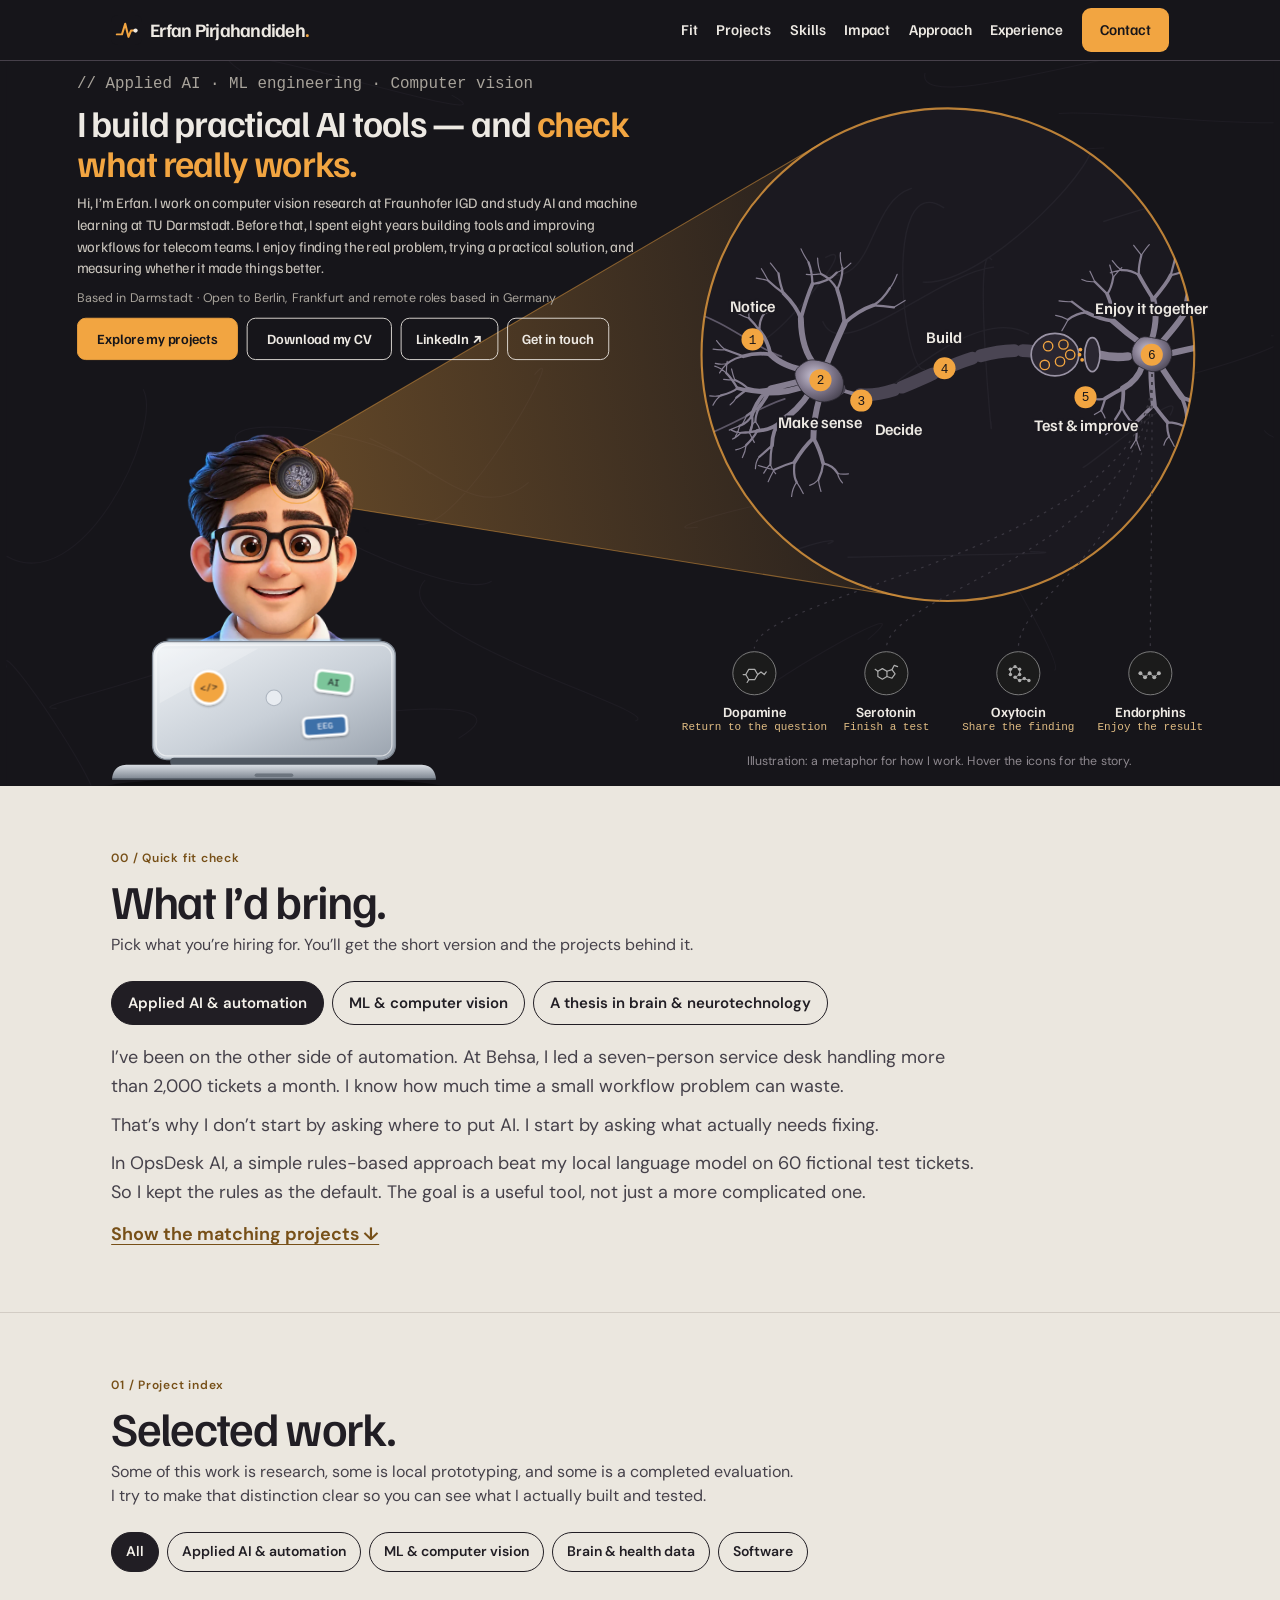
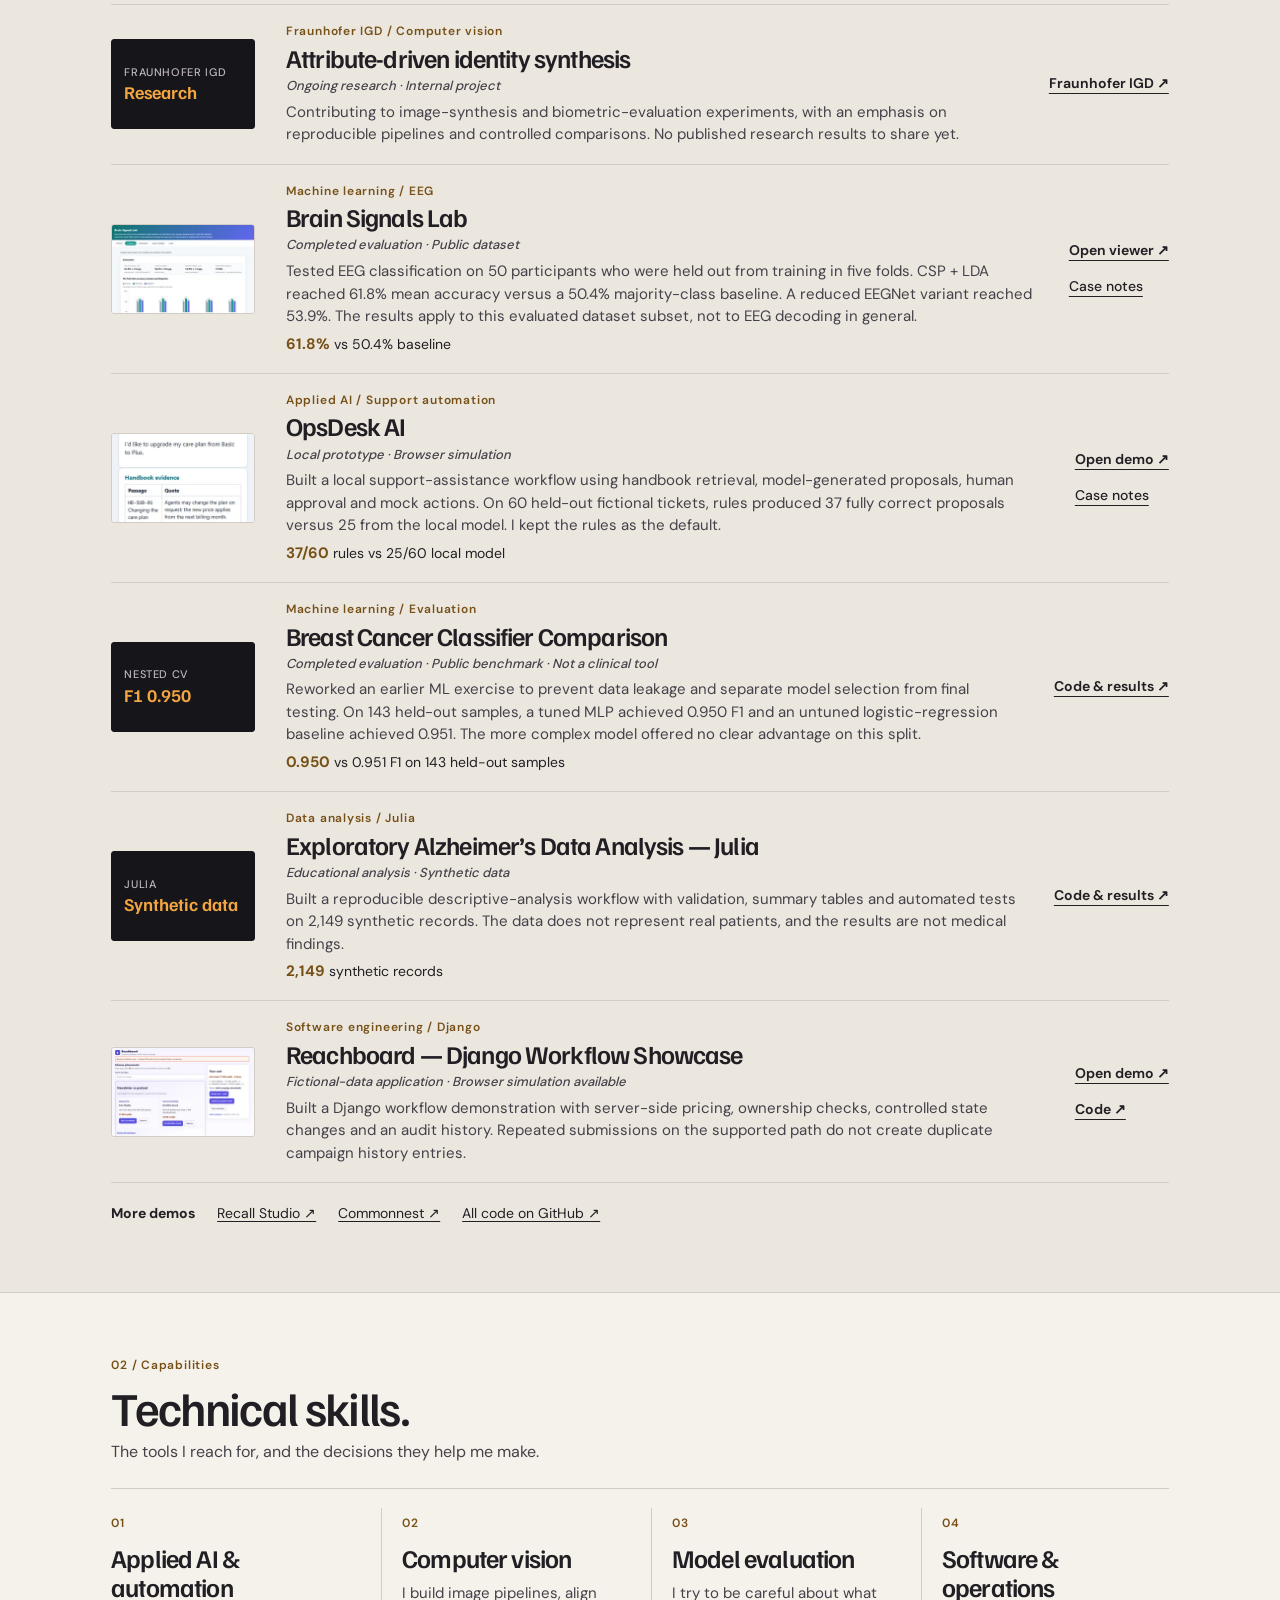
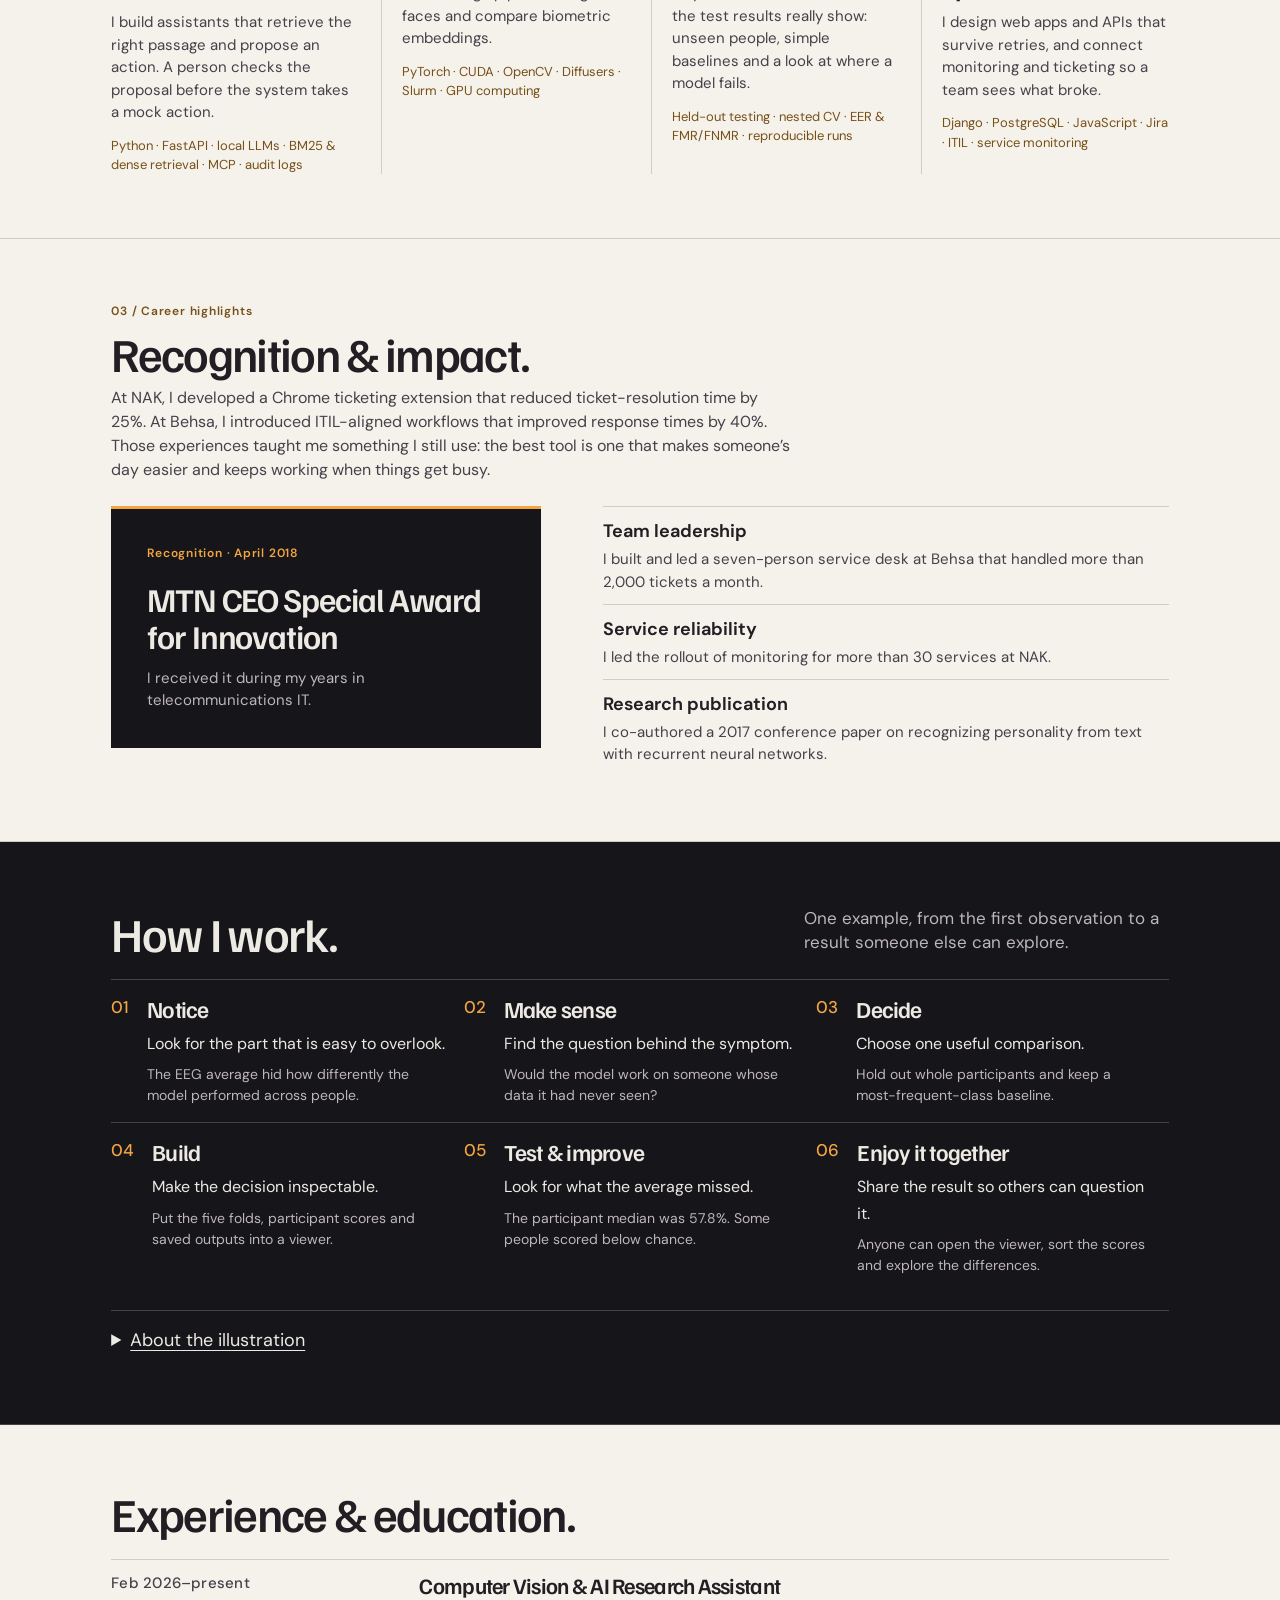
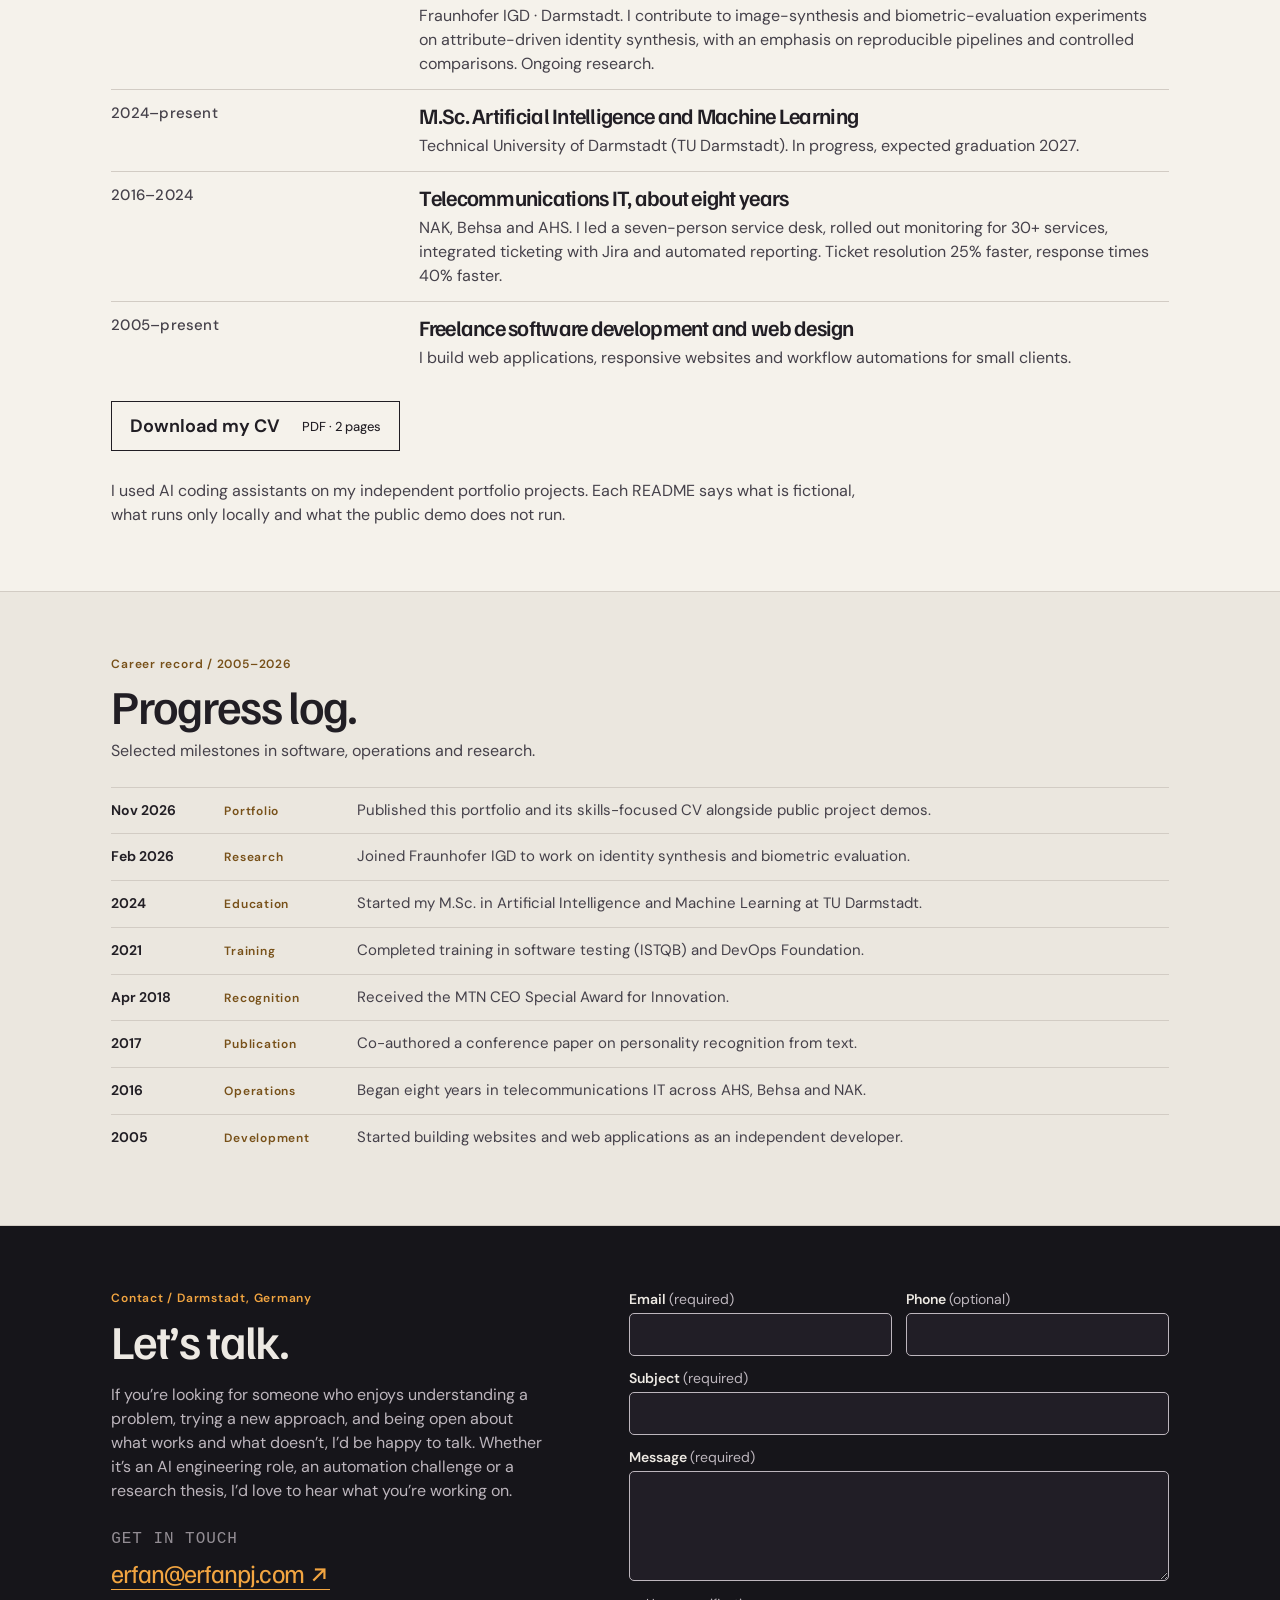
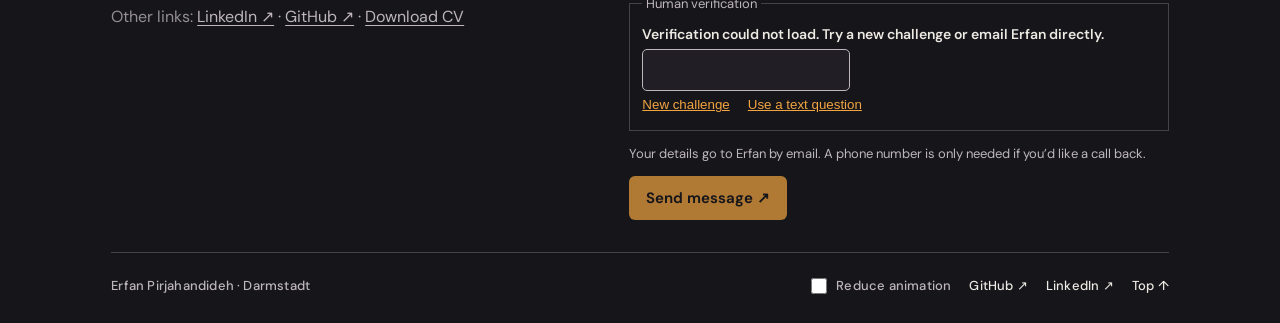
==== commit 7d0b5f25: "Enlarge the phone hero illustration and show the hormones again - Hero: remove the "Currently lookin" ====
--- a/site/index.html
+++ b/site/index.html
@@ -68,7 +68,7 @@
 <p class="hero-kicker" style="margin: 0; font: 400 14px 'JetBrains Mono', monospace; color: #A8A39B">// Applied AI · ML engineering · Computer vision</p>
 <h1 style="margin: 0; font: 600 42px/1.06 'Familjen Grotesk', sans-serif; letter-spacing: -0.03em">I build practical AI tools — and <span style="color: #F2A541">check what really works.</span></h1>
 <p class="hero-intro" style="margin: 0; font-size: 17px; line-height: 1.5; color: #C9C4BC">Hi, I’m Erfan. I work on computer vision research at Fraunhofer IGD and study AI and machine learning at TU Darmstadt. Before that, I spent eight years building tools and improving workflows for telecom teams. I enjoy finding the real problem, trying a practical solution, and measuring whether it made things better.</p>
-<p class="open-to"><strong>Currently looking for</strong> Applied AI, AI automation and ML engineering roles, or a master’s thesis — preferably in brain research or neurotechnology. Available now for full-time roles.<span class="where">Based in Darmstadt · Open to Berlin, Frankfurt and remote roles based in Germany</span></p>
+<p class="hero-where">Based in Darmstadt · Open to Berlin, Frankfurt and remote roles based in Germany</p>
 <div class="hero-actions"><a href="#work" class="btn solid">Explore my projects</a><a href="Erfan-Pirjahandideh-CV.pdf" class="btn ghost">Download my CV</a><a href="https://www.linkedin.com/in/erfan-pirjahandideh/" class="btn ghost small">LinkedIn ↗</a><a href="#contact" class="btn ghost small">Get in touch</a></div>
 </div>
 <picture><source srcset="assets/erfan-avatar.webp" type="image/webp"><img class="A avimg" src="assets/erfan-avatar.png" width="260" height="283" alt="Cartoon portrait of Erfan" style="position: absolute; z-index: 1; left: 170px; top: 500px; width: 260px; height: auto; transform-origin: 50% 90%"></picture>
@@ -81,7 +81,7 @@
 <div class="hlab off A lon0" style="width: 140px; left: 780px; top: 806px; text-align: center"><strong>Dopamine</strong><span>Return to the question</span></div>
 <div class="hlab off A lon1" style="width: 140px; left: 930px; top: 806px; text-align: center"><strong>Serotonin</strong><span>Finish a test</span></div>
 <div class="hlab off A lon2" style="width: 140px; left: 1080px; top: 806px; text-align: center"><strong>Oxytocin</strong><span>Share the finding</span></div>
-<p class="hlab off A lon3 illustration-note" style="width:560px;left:780px;top:818px;text-align:center;opacity:.72!important">Illustration: a metaphor for how I work. Hover the icons for the story.</p>
+<p class="hlab off A lon3 illustration-note" style="width:560px;left:780px;top:850px;text-align:center;opacity:.72!important">Illustration: a metaphor for how I work. Hover the icons for the story.</p>
 <div class="hlab off A lon3" style="width: 140px; left: 1230px; top: 806px; text-align: center"><strong>Endorphins</strong><span>Enjoy the result</span></div>
 
 <svg viewBox="0 0 1440 900" aria-hidden="true" style="position: absolute; z-index: 2; pointer-events: none; inset: 0; width: 1440px; height: 900px"><circle class="A spot" cx="330" cy="548" r="31" fill="none" stroke="#F2A541" stroke-width="1.4" opacity=".7"></circle><g fill="#FF8A7A"><ellipse class="A blush" cx="257" cy="665" rx="22" ry="12"></ellipse><ellipse class="A blush" cx="353" cy="665" rx="22" ry="12"></ellipse></g><path class="A spark" d="M274,617 l2.1,4.9 l4.9,2.1 l-4.9,2.1 l-2.1,4.9 l-2.1,-4.9 l-4.9,-2.1 l4.9,-2.1 Z" fill="#FFE08A" style="animation-delay: 0s"></path><path class="A spark" d="M332,617 l2.1,4.9 l4.9,2.1 l-4.9,2.1 l-2.1,4.9 l-2.1,-4.9 l-4.9,-2.1 l4.9,-2.1 Z" fill="#FFE08A" style="animation-delay: 0.15s"></path><path class="A spark" d="M402,528 l3.6,8.4 l8.4,3.6 l-8.4,3.6 l-3.6,8.4 l-3.6,-8.4 l-8.4,-3.6 l8.4,-3.6 Z" fill="#FFE08A" style="animation-delay: 0.3s"></path><path class="A spark" d="M190,561 l2.7,6.3 l6.3,2.7 l-6.3,2.7 l-2.7,6.3 l-2.7,-6.3 l-6.3,-2.7 l6.3,-2.7 Z" fill="#FFE08A" style="animation-delay: 0.45s"></path><path class="A spark" d="M420,613 l2.1,4.9 l4.9,2.1 l-4.9,2.1 l-2.1,4.9 l-2.1,-4.9 l-4.9,-2.1 l4.9,-2.1 Z" fill="#FFE08A" style="animation-delay: 0.6s"></path><path class="A sweat" d="M392,570 C387,580 385,587 392,590 C399,587 397,580 392,570 Z" fill="#8FD3F0"></path><defs>
@@ -112,19 +112,19 @@
   <div class="mobileIntro"><p class="mfocus">Applied AI · ML engineering · Computer vision</p>
   <p class="m-title" role="heading" aria-level="1">I build practical AI tools — and <em>check what really works.</em></p>
   <p>Hi, I’m Erfan. I work on computer vision research at Fraunhofer IGD and study AI and machine learning at TU Darmstadt. Before that, I spent eight years building tools and improving workflows for telecom teams. I enjoy finding the real problem, trying a practical solution, and measuring whether it made things better.</p>
-  <p class="open-to"><strong>Currently looking for</strong> Applied AI, AI automation and ML engineering roles, or a master’s thesis — preferably in brain research or neurotechnology. Available now for full-time roles.<span class="where">Based in Darmstadt · Open to Berlin, Frankfurt and remote roles based in Germany</span></p>
+  <p class="hero-where">Based in Darmstadt · Open to Berlin, Frankfurt and remote roles based in Germany</p>
   <div class="mact">
     <a href="#work">Explore my projects</a>
     <a href="Erfan-Pirjahandideh-CV.pdf">Download my CV</a>
     <a href="https://www.linkedin.com/in/erfan-pirjahandideh/">LinkedIn ↗</a>
     <a href="#contact">Get in touch</a>
   </div>
-  </div><figure class="mobileFigure"><div class="mobileSceneWrap"><svg viewBox="0 0 360 465" class="mobileSignal" aria-hidden="true" focusable="false"><defs>
+  </div><figure class="mobileFigure"><div class="mobileSceneWrap"><svg viewBox="0 0 360 258" class="mobileSignal" data-layout="phone" aria-hidden="true" focusable="false"><defs>
 <radialGradient id="m-soma4" cx="40%" cy="38%" r="70%"><stop offset="0" stop-color="#C9C2D4"></stop><stop offset=".55" stop-color="#7D7589"></stop><stop offset="1" stop-color="#4A4553"></stop></radialGradient>
 <radialGradient id="m-bulb4" cx="50%" cy="30%" r="80%"><stop offset="0" stop-color="#3D3846"></stop><stop offset="1" stop-color="#25222B"></stop></radialGradient>
 <linearGradient id="m-post4" x1="0" y1="0" x2="0" y2="1"><stop offset="0" stop-color="#34303B"></stop><stop offset="1" stop-color="#211F26"></stop></linearGradient>
 <clipPath id="m-lens4"><circle cx="1000" cy="350" r="220"></circle></clipPath>
-<linearGradient id="m-mobile-cone" gradientUnits="userSpaceOnUse" x1="112" y1="39" x2="205" y2="314"><stop offset="0" stop-color="#f2a541" stop-opacity=".47"></stop><stop offset="1" stop-color="#f2a541" stop-opacity=".07"></stop></linearGradient></defs><defs><linearGradient id="m-cg" gradientUnits="userSpaceOnUse" x1="330" y1="548" x2="1070" y2="410"><stop offset="0" stop-color="#F2A541" stop-opacity=".35"></stop><stop offset="1" stop-color="#F2A541" stop-opacity=".04"></stop></linearGradient></defs><path d="M111.6,38.0 L300.30,208.59 L65.28,288.12 Z" fill="url(#m-mobile-cone)"></path><path d="M300.30,208.59 L111.6,38.0 L65.28,288.12" fill="none" stroke="#f2a541" stroke-opacity=".5" stroke-width=".8"></path><g transform="translate(-60,-247) scale(.52)"><image href="assets/erfan-avatar.webp" x="170" y="500" width="260" height="283"></image><circle class="A spot" cx="330" cy="548" r="31" fill="none" stroke="#F2A541" stroke-width="1.4" opacity=".7"></circle><g fill="#FF8A7A"><ellipse class="A blush" cx="257" cy="665" rx="22" ry="12"></ellipse><ellipse class="A blush" cx="353" cy="665" rx="22" ry="12"></ellipse></g><path class="A spark" d="M274,617 l2.1,4.9 l4.9,2.1 l-4.9,2.1 l-2.1,4.9 l-2.1,-4.9 l-4.9,-2.1 l4.9,-2.1 Z" fill="#FFE08A" style="animation-delay: 0s"></path><path class="A spark" d="M332,617 l2.1,4.9 l4.9,2.1 l-4.9,2.1 l-2.1,4.9 l-2.1,-4.9 l-4.9,-2.1 l4.9,-2.1 Z" fill="#FFE08A" style="animation-delay: 0.15s"></path><path class="A spark" d="M402,528 l3.6,8.4 l8.4,3.6 l-8.4,3.6 l-3.6,8.4 l-3.6,-8.4 l-8.4,-3.6 l8.4,-3.6 Z" fill="#FFE08A" style="animation-delay: 0.3s"></path><path class="A spark" d="M190,561 l2.7,6.3 l6.3,2.7 l-6.3,2.7 l-2.7,6.3 l-2.7,-6.3 l-6.3,-2.7 l6.3,-2.7 Z" fill="#FFE08A" style="animation-delay: 0.45s"></path><path class="A spark" d="M420,613 l2.1,4.9 l4.9,2.1 l-4.9,2.1 l-2.1,4.9 l-2.1,-4.9 l-4.9,-2.1 l4.9,-2.1 Z" fill="#FFE08A" style="animation-delay: 0.6s"></path><path class="A sweat" d="M392,570 C387,580 385,587 392,590 C399,587 397,580 392,570 Z" fill="#8FD3F0"></path><defs>
+<linearGradient id="m-mobile-cone" class="m-cone-grad" gradientUnits="userSpaceOnUse" x1="90.5" y1="96.9" x2="234.5" y2="129"><stop offset="0" stop-color="#f2a541" stop-opacity=".47"></stop><stop offset="1" stop-color="#f2a541" stop-opacity=".07"></stop></linearGradient></defs><defs><linearGradient id="m-cg" gradientUnits="userSpaceOnUse" x1="330" y1="548" x2="1070" y2="410"><stop offset="0" stop-color="#F2A541" stop-opacity=".35"></stop><stop offset="1" stop-color="#F2A541" stop-opacity=".04"></stop></linearGradient></defs><path class="m-cone" d="M90.5,96.9 L151.31,40.04 L121.4,174.21 Z" fill="url(#m-mobile-cone)"></path><path class="m-cone-edge" d="M151.31,40.04 L90.5,96.9 L121.4,174.21" fill="none" stroke="#f2a541" stroke-opacity=".5" stroke-width=".8"></path><g class="m-lens" transform="translate(108.5 3) scale(0.42)"><defs><radialGradient id="m-warmHero1" cx="62%" cy="50%" r="60%"><stop offset="0" stop-color="#F2A541" stop-opacity=".22"></stop><stop offset="1" stop-color="#F2A541" stop-opacity="0"></stop></radialGradient><clipPath id="m-scHero1"><circle cx="300" cy="300" r="290"></circle></clipPath></defs><circle cx="300" cy="300" r="290" fill="#1B1920"></circle><g clip-path="url(#m-scHero1)"><circle class="A warm" cx="300" cy="300" r="290" fill="url(#m-warmHero1)"></circle><path d="M0.1,46.6 C3.3,86.9 -175.0,34.9 -166.7,98.6 M34.9,585.3 C86.9,525.3 190.6,511.4 159.1,522.5 M483.4,143.2 C571.8,113.8 552.5,129.8 600.9,81.7 M138.7,200.9 C217.9,234.0 201.0,122.3 257.0,104.3 M81.6,282.8 C104.0,275.7 200.6,161.1 156.2,185.5 M394.9,275.4 C334.3,240.9 232.8,340.3 216.7,350.6 M272.4,317.3 C246.6,320.3 222.5,79.5 295.0,126.9 M49.2,496.4 C-41.9,516.0 81.6,734.6 180.6,680.0 M351.5,188.0 C327.7,158.0 355.0,436.4 350.6,379.2 M353.7,197.0 C287.8,204.4 174.3,313.8 152.9,261.1 M397.4,531.8 C480.5,534.0 247.0,536.7 182.4,538.4 M589.9,327.4 C666.2,385.1 587.5,437.2 622.6,475.6 M464.7,52.1 C496.0,52.9 351.7,218.5 271.0,214.6 M459.2,432.8 C472.8,426.2 585.0,328.5 561.8,370.9 " fill="none" stroke="#24222A" stroke-width="1.6" stroke-linecap="round"></path><path d="M0,250 C40,262 70,290 104,302 M0,400 C40,388 80,360 108,352" fill="none" stroke="#5D5767" stroke-width="2" stroke-linecap="round"></path><g fill="none" stroke="#857E90" stroke-linecap="round"><path d="M131.6,330.0 Q109.7,335.6 91.4,339.7 M135.3,319.0 Q106.1,314.4 91.2,299.6 M144.1,312.6 Q127.5,294.5 126.9,257.6 M137.7,343.7 Q122.3,367.1 103.1,378.3 M132.7,336.2 Q112.9,345.1 84.6,344.5 M149.5,348.4 Q141.5,376.6 141.7,398.1 M156.7,312.9 Q166.5,288.5 178.3,262.9 M539.5,284.0 Q548.3,255.7 541.8,234.7 M549.9,287.5 Q572.8,261.6 579.5,249.5 M556.0,300.0 Q576.4,295.0 605.1,288.9 M549.9,312.5 Q566.3,337.7 575.4,350.2 M539.5,316.0 Q539.3,334.8 542.4,359.0 M529.3,288.1 Q510.1,274.8 494.1,260.2 M529.3,311.9 Q523.6,330.2 506.1,339.6 " stroke-width="7"></path><path d="M91.4,339.7 Q85.8,351.5 78.2,361.1 M91.4,339.7 Q79.3,344.5 64.8,340.1 M91.2,299.6 Q73.6,297.3 59.2,301.8 M91.2,299.6 Q87.9,282.9 78.2,271.8 M126.9,257.6 Q122.5,243.7 106.7,227.9 M126.9,257.6 Q133.7,232.3 140.5,216.8 M103.1,378.3 Q93.4,387.9 92.9,407.1 M103.1,378.3 Q94.0,388.3 75.6,389.6 M84.6,344.5 Q73.2,357.3 69.4,371.0 M84.6,344.5 Q70.6,344.0 52.3,339.5 M141.7,398.1 Q149.4,411.9 153.1,427.9 M141.7,398.1 Q129.5,409.3 119.6,426.3 M178.3,262.9 Q176.0,242.0 169.7,223.4 M178.3,262.9 Q194.7,247.9 212.3,241.9 M541.8,234.7 Q530.8,217.3 524.9,206.3 M541.8,234.7 Q557.9,215.9 562.2,206.5 M579.5,249.5 Q578.7,235.5 586.3,216.1 M579.5,249.5 Q594.3,246.0 609.7,230.1 M605.1,288.9 Q615.5,275.1 632.2,271.8 M605.1,288.9 Q621.4,291.5 636.5,294.3 M575.4,350.2 Q590.9,355.0 601.2,365.6 M575.4,350.2 Q582.8,368.9 580.9,378.3 M542.4,359.0 Q547.6,366.7 558.5,379.6 M542.4,359.0 Q532.6,368.8 520.3,380.7 M494.1,260.2 Q478.6,258.2 462.9,250.2 M494.1,260.2 Q495.2,246.4 487.6,228.7 M506.1,339.6 Q507.3,348.3 504.8,362.2 M506.1,339.6 Q496.8,344.2 485.3,351.4 " stroke-width="4.4"></path><path d="M78.2,361.1 Q73.3,371.7 73.4,378.5 M78.2,361.1 Q71.0,365.8 63.1,371.8 M64.8,340.1 Q59.9,343.4 51.0,350.4 M64.8,340.1 Q59.2,334.1 49.2,329.8 M59.2,301.8 Q50.3,303.2 40.0,310.4 M59.2,301.8 Q49.3,298.1 38.3,294.1 M78.2,271.8 Q72.8,263.5 66.1,257.2 M78.2,271.8 Q78.0,258.5 83.4,252.2 M106.7,227.9 Q96.7,220.7 88.6,213.0 M106.7,227.9 Q102.5,218.3 100.6,204.4 M140.5,216.8 Q140.3,202.6 135.9,191.2 M140.5,216.8 Q159.8,214.5 169.2,203.3 M92.9,407.1 Q91.0,416.7 91.1,428.7 M92.9,407.1 Q83.2,415.6 78.1,420.1 M75.6,389.6 Q71.6,397.7 62.5,406.5 M75.6,389.6 Q68.0,391.2 56.4,391.9 M69.4,371.0 Q71.2,384.7 66.3,391.6 M69.4,371.0 Q65.4,379.7 54.9,383.7 M52.3,339.5 Q46.3,344.6 33.1,347.9 M52.3,339.5 Q44.9,327.2 39.2,321.7 M153.1,427.9 Q164.8,430.2 170.1,439.6 M153.1,427.9 Q152.2,437.5 147.7,447.0 M119.6,426.3 Q117.4,441.9 122.0,450.0 M119.6,426.3 Q108.2,429.5 95.4,435.4 M169.7,223.4 Q162.1,209.9 150.8,204.9 M169.7,223.4 Q176.4,208.6 175.7,197.8 M212.3,241.9 Q222.8,236.1 231.8,221.4 M212.3,241.9 Q223.7,242.5 236.5,244.2 M524.9,206.3 Q515.5,200.0 504.2,200.5 M524.9,206.3 Q523.8,198.3 527.7,182.9 M562.2,206.5 Q564.4,198.8 568.0,184.7 M562.2,206.5 Q576.5,203.1 585.8,197.8 M586.3,216.1 Q583.3,204.3 576.3,192.9 M586.3,216.1 Q588.5,208.3 597.2,197.5 M609.7,230.1 Q619.6,218.5 622.6,209.8 M609.7,230.1 Q620.8,229.9 634.1,231.6 M632.2,271.8 Q639.0,264.6 647.8,254.4 M632.2,271.8 Q643.7,269.9 653.9,269.7 M636.5,294.3 Q645.7,290.0 657.4,290.6 M636.5,294.3 Q641.4,300.3 653.8,309.4 M601.2,365.6 Q610.6,362.6 620.7,366.3 M601.2,365.6 Q607.3,373.4 607.6,385.6 M580.9,378.3 Q583.6,386.8 591.1,392.5 M580.9,378.3 Q577.0,386.3 575.6,396.9 M558.5,379.6 Q569.6,380.1 575.7,383.3 M558.5,379.6 Q557.2,385.7 560.4,396.7 M520.3,380.7 Q522.9,387.6 521.7,399.5 M520.3,380.7 Q512.0,379.7 499.3,385.2 M462.9,250.2 Q451.2,251.1 441.4,258.8 M462.9,250.2 Q454.1,244.0 445.9,237.6 M487.6,228.7 Q480.0,221.2 472.8,214.0 M487.6,228.7 Q492.6,221.7 494.7,208.7 M504.8,362.2 Q507.9,369.3 513.5,376.3 M504.8,362.2 Q502.7,367.4 497.0,375.9 M485.3,351.4 Q482.6,360.1 480.5,365.8 M485.3,351.4 Q478.6,354.0 468.9,351.2 " stroke-width="2.6"></path><path d="M73.4,378.5 Q77.5,384.0 79.0,389.2 M73.4,378.5 Q68.5,381.8 67.0,388.9 M63.1,371.8 Q60.7,376.8 57.2,383.4 M51.0,350.4 Q47.8,356.2 43.7,359.0 M49.2,329.8 Q41.1,329.5 36.1,329.0 M49.2,329.8 Q47.2,325.4 45.3,316.8 M40.0,310.4 Q34.6,315.7 31.2,321.4 M40.0,310.4 Q33.9,312.2 26.2,310.3 M38.3,294.1 Q30.7,294.7 23.6,293.5 M38.3,294.1 Q33.4,291.2 27.7,283.4 M66.1,257.2 Q59.5,255.4 53.1,251.6 M66.1,257.2 Q65.1,251.8 66.3,243.7 M83.4,252.2 Q80.9,248.1 79.1,239.5 M83.4,252.2 Q90.3,249.9 95.7,244.4 M88.6,213.0 Q84.0,211.2 74.4,209.8 M88.6,213.0 Q84.0,204.4 80.5,198.8 M100.6,204.4 Q94.6,196.2 91.1,192.1 M135.9,191.2 Q129.8,182.1 127.1,175.4 M169.2,203.3 Q177.7,200.3 185.8,192.2 M91.1,428.7 Q91.9,433.6 97.2,440.1 M91.1,428.7 Q87.3,432.2 83.2,439.4 M78.1,420.1 Q73.8,425.3 73.4,434.1 M62.5,406.5 Q61.6,414.3 58.1,421.1 M62.5,406.5 Q58.4,410.2 50.2,412.1 M56.4,391.9 Q51.0,397.6 46.4,399.3 M56.4,391.9 Q49.9,391.6 45.1,388.8 M66.3,391.6 Q68.7,397.1 72.1,403.2 M54.9,383.7 Q53.1,391.5 49.9,396.2 M54.9,383.7 Q51.1,385.3 42.6,388.8 M33.1,347.9 Q27.3,351.4 23.4,359.4 M33.1,347.9 Q28.5,349.5 19.7,348.5 M39.2,321.7 Q32.8,315.5 25.5,313.4 M39.2,321.7 Q39.1,315.6 40.2,307.7 M170.1,439.6 Q174.4,441.3 183.0,440.2 M170.1,439.6 Q170.9,444.8 175.9,450.9 M147.7,447.0 Q147.9,452.0 150.6,461.0 M147.7,447.0 Q143.0,452.0 137.3,453.9 M122.0,450.0 Q125.7,455.4 129.7,463.5 M122.0,450.0 Q116.7,457.7 116.0,466.8 M95.4,435.4 Q90.7,444.0 88.4,449.5 M95.4,435.4 Q89.5,434.4 76.9,430.5 M150.8,204.9 Q141.3,206.4 133.4,205.5 M150.8,204.9 Q146.9,197.4 146.6,186.2 M175.7,197.8 Q172.5,188.3 173.5,179.9 M231.8,221.4 Q236.1,216.0 240.2,205.5 M236.5,244.2 Q240.9,241.5 249.6,236.1 M504.2,200.5 Q496.1,201.9 491.2,203.6 M504.2,200.5 Q498.7,196.5 493.5,189.3 M527.7,182.9 Q522.4,175.9 518.7,171.2 M527.7,182.9 Q533.7,174.0 537.1,170.5 M568.0,184.7 Q563.1,177.2 563.2,169.9 M585.8,197.8 Q591.6,191.3 595.9,185.8 M585.8,197.8 Q593.4,199.5 603.2,202.0 M576.3,192.9 Q571.9,188.5 567.6,178.9 M576.3,192.9 Q575.0,186.3 576.5,176.5 M597.2,197.5 Q599.5,188.7 599.7,183.1 M597.2,197.5 Q603.8,195.2 608.6,190.1 M622.6,209.8 Q623.3,198.8 624.3,192.3 M634.1,231.6 Q643.3,227.9 647.4,224.0 M634.1,231.6 Q643.8,238.1 649.7,240.8 M647.8,254.4 Q651.5,248.8 657.1,240.8 M647.8,254.4 Q656.8,254.3 661.8,250.0 M653.9,269.7 Q660.8,266.9 666.4,263.5 M653.9,269.7 Q662.1,272.7 668.3,274.0 M657.4,290.6 Q661.2,287.5 669.6,285.1 M657.4,290.6 Q662.6,290.4 670.2,294.5 M653.8,309.4 Q660.0,308.9 670.9,310.1 M653.8,309.4 Q654.2,315.2 658.7,322.8 M620.7,366.3 Q625.9,361.4 630.6,357.0 M620.7,366.3 Q625.8,367.2 631.9,371.4 M607.6,385.6 Q613.0,389.7 616.5,398.5 M607.6,385.6 Q602.6,389.9 602.2,397.4 M591.1,392.5 Q593.8,394.3 600.5,399.2 M575.6,396.9 Q575.4,403.5 579.0,409.0 M575.7,383.3 Q582.5,384.5 587.0,383.4 M560.4,396.7 Q564.5,403.6 566.4,407.9 M560.4,396.7 Q556.0,399.9 554.2,406.6 M521.7,399.5 Q523.2,404.1 526.3,412.6 M521.7,399.5 Q519.7,402.7 515.2,410.0 M499.3,385.2 Q493.1,387.2 485.9,394.1 M441.4,258.8 Q439.3,263.0 434.2,271.7 M441.4,258.8 Q433.8,254.6 426.9,253.8 M445.9,237.6 Q435.8,237.9 430.8,236.7 M472.8,214.0 Q464.3,214.8 457.7,211.4 M472.8,214.0 Q471.3,210.0 467.2,201.7 M494.7,208.7 Q492.8,203.4 490.5,194.4 M494.7,208.7 Q499.7,202.6 504.7,197.5 M513.5,376.3 Q518.7,378.5 520.4,384.0 M497.0,375.9 Q495.4,380.8 494.8,385.9 M480.5,365.8 Q484.1,371.5 485.0,374.5 M480.5,365.8 Q476.8,367.9 472.5,370.5 M468.9,351.2 Q466.2,354.6 460.1,357.6 M468.9,351.2 Q462.7,346.4 458.7,344.7 " stroke-width="1.4"></path></g><path d="M172,340 C240,372 300,286 400,296" fill="none" stroke="#857E90" stroke-width="4.5" stroke-linecap="round"></path><path d="M172,340 C240,372 300,286 400,296" fill="none" stroke="#4A4553" stroke-width="15" stroke-linecap="round" stroke-dasharray="0 26 40 10 40 10 40 10 40 10 40 400"></path><path d="M512,302 C496,304 486,302 478,300" stroke="#857E90" stroke-width="10" stroke-linecap="round" fill="none"></path><ellipse cx="470" cy="300" rx="9" ry="20" fill="#2A2631" stroke="#9A93A5" stroke-width="2"></ellipse><ellipse cx="426" cy="300" rx="28" ry="25" fill="#2A2631" stroke="#9A93A5" stroke-width="2"></ellipse><g fill="#2A2631" stroke="#F2A541" stroke-width="1.6"><circle cx="418" cy="290" r="5.5"></circle><circle cx="432" cy="308" r="5.5"></circle><circle cx="414" cy="312" r="5.5"></circle><circle cx="436" cy="288" r="5.5"></circle><circle cx="444" cy="300" r="5.5"></circle></g><g fill="#F2A541"><circle class="nt" cx="456" cy="294" r="2.2"></circle><circle class="nt" cx="458" cy="306" r="2.2" style="animation-delay: .9s"></circle><circle class="nt" cx="455" cy="300" r="2.2" style="animation-delay: 1.8s"></circle></g><circle class="A k1" cx="453" cy="300" r="7" fill="#F2A541" opacity="0"></circle><rect class="A k2" x="444" y="291" width="16" height="18" rx="3" fill="#F2A541" opacity="0"></rect><path class="A k3" d="M444,296 L453,296 L453,291 L460,300 L453,309 L453,304 L444,304 Z" fill="#7BC59A" opacity="0"></path><g font-family="JetBrains Mono, monospace" font-size="24" font-weight="500" text-anchor="middle"><text class="A m1" x="458" y="262" fill="#E07A6E">✕</text><text class="A m2" x="458" y="262" fill="#E07A6E">✕</text><text class="A m3" x="458" y="262" fill="#7BC59A">✓</text></g><circle class="A bglow" cx="540" cy="300" r="56" fill="#F2A541" style="filter: blur(12px)"></circle><path d="M176.8,330.0 C177.6,335.4 176.9,343.7 173.3,348.0 C169.6,352.2 160.9,355.2 154.9,355.6 C148.9,356.0 142.2,353.2 137.3,350.3 C132.3,347.4 128.0,343.4 125.2,338.3 C122.3,333.3 118.6,325.3 120.3,320.1 C122.1,314.8 129.9,308.9 135.5,306.9 C141.2,305.0 148.7,306.9 154.1,308.4 C159.6,309.9 164.7,312.2 168.4,315.8 C172.2,319.4 175.9,324.6 176.8,330.0 Z" fill="url(#m-soma4)" stroke="#2A2730" stroke-width="1"></path><path d="M563.7,300.0 C563.5,304.6 560.9,310.2 557.6,313.6 C554.3,316.9 548.5,319.6 543.8,320.0 C539.2,320.5 534.0,318.5 529.8,316.3 C525.5,314.2 520.5,311.2 518.4,307.2 C516.3,303.2 515.8,297.0 517.2,292.4 C518.7,287.8 522.9,281.7 527.3,279.7 C531.7,277.8 538.5,279.6 543.7,280.6 C548.9,281.6 555.2,282.5 558.5,285.7 C561.8,289.0 563.9,295.4 563.7,300.0 Z" fill="url(#m-soma4)" stroke="#2A2730" stroke-width="1"></path><path class="A pA" pathLength="1000" fill="none" stroke="#F2A541" stroke-width="5" stroke-linecap="round" d="M0,400 C40,388 80,360 108,352 L150,330 L172,340 C240,372 300,286 400,296 L426,300"></path><path class="A pB" pathLength="1000" fill="none" stroke="#7BC59A" stroke-width="5" stroke-linecap="round" d="M470,300 L540,300 C560,300 580,290 600,280"></path><g fill="none" stroke="#7BC59A" stroke-width="3"><circle class="A burst" cx="462" cy="300" r="26"></circle><circle class="A burst" cx="540" cy="300" r="30" style="animation-delay: .4s"></circle></g><circle class="A cf" cx="540" cy="300" r="2.4" fill="#7BC59A" style="--dx: 70px; --dy: 0px"></circle><circle class="A cf" cx="540" cy="300" r="3" fill="#F2A541" style="--dx: 57px; --dy: 41px"></circle><circle class="A cf" cx="540" cy="300" r="2.4" fill="#F2A541" style="--dx: 22px; --dy: 67px"></circle><circle class="A cf" cx="540" cy="300" r="3" fill="#7BC59A" style="--dx: -22px; --dy: 67px"></circle><circle class="A cf" cx="540" cy="300" r="2.4" fill="#F2A541" style="--dx: -57px; --dy: 41px"></circle><circle class="A cf" cx="540" cy="300" r="3" fill="#F2A541" style="--dx: -70px; --dy: 0px"></circle><circle class="A cf" cx="540" cy="300" r="2.4" fill="#7BC59A" style="--dx: -57px; --dy: -41px"></circle><circle class="A cf" cx="540" cy="300" r="3" fill="#F2A541" style="--dx: -22px; --dy: -67px"></circle><circle class="A cf" cx="540" cy="300" r="2.4" fill="#F2A541" style="--dx: 22px; --dy: -67px"></circle><circle class="A cf" cx="540" cy="300" r="3" fill="#7BC59A" style="--dx: 57px; --dy: -41px"></circle></g><circle cx="300" cy="300" r="290" fill="none" stroke="#F2A541" stroke-width="2.5" opacity=".75"></circle><circle class="A okring" cx="300" cy="300" r="293" fill="none" stroke="#7BC59A" stroke-width="6"></circle><g fill="none" stroke="#F2A541" stroke-width="3"><circle class="A pr0" cx="70" cy="282" r="24"></circle><circle class="A pr1" cx="150" cy="330" r="24"></circle><circle class="A pr2" cx="198" cy="354" r="24"></circle><circle class="A pr3" cx="296" cy="316" r="24"></circle><circle class="A pr4" cx="462" cy="350" r="24"></circle><circle class="A pr5" cx="540" cy="300" r="24"></circle></g><g font-family="JetBrains Mono, monospace" font-size="15" text-anchor="middle"><circle class="A pin0" cx="70" cy="282" r="13" fill="#F2A541"></circle><text class="A pt0" x="70" y="287" fill="#16151A">1</text><circle class="A pin1" cx="150" cy="330" r="13" fill="#F2A541"></circle><text class="A pt1" x="150" y="335" fill="#16151A">2</text><circle class="A pin2" cx="198" cy="354" r="13" fill="#F2A541"></circle><text class="A pt2" x="198" y="359" fill="#16151A">3</text><circle class="A pin3" cx="296" cy="316" r="13" fill="#F2A541"></circle><text class="A pt3" x="296" y="321" fill="#16151A">4</text><circle class="A pin4" cx="462" cy="350" r="13" fill="#F2A541"></circle><text class="A pt4" x="462" y="355" fill="#16151A">5</text><circle class="A pin5" cx="540" cy="300" r="13" fill="#F2A541"></circle><text class="A pt5" x="540" y="305" fill="#16151A">6</text></g></g><g class="m-av" transform="translate(-58,-149.7) scale(0.45)"><image href="assets/erfan-avatar.webp" x="170" y="500" width="260" height="283"></image><circle class="A spot" cx="330" cy="548" r="31" fill="none" stroke="#F2A541" stroke-width="1.4" opacity=".7"></circle><g fill="#FF8A7A"><ellipse class="A blush" cx="257" cy="665" rx="22" ry="12"></ellipse><ellipse class="A blush" cx="353" cy="665" rx="22" ry="12"></ellipse></g><path class="A spark" d="M274,617 l2.1,4.9 l4.9,2.1 l-4.9,2.1 l-2.1,4.9 l-2.1,-4.9 l-4.9,-2.1 l4.9,-2.1 Z" fill="#FFE08A" style="animation-delay: 0s"></path><path class="A spark" d="M332,617 l2.1,4.9 l4.9,2.1 l-4.9,2.1 l-2.1,4.9 l-2.1,-4.9 l-4.9,-2.1 l4.9,-2.1 Z" fill="#FFE08A" style="animation-delay: 0.15s"></path><path class="A spark" d="M402,528 l3.6,8.4 l8.4,3.6 l-8.4,3.6 l-3.6,8.4 l-3.6,-8.4 l-8.4,-3.6 l8.4,-3.6 Z" fill="#FFE08A" style="animation-delay: 0.3s"></path><path class="A spark" d="M190,561 l2.7,6.3 l6.3,2.7 l-6.3,2.7 l-2.7,6.3 l-2.7,-6.3 l-6.3,-2.7 l6.3,-2.7 Z" fill="#FFE08A" style="animation-delay: 0.45s"></path><path class="A spark" d="M420,613 l2.1,4.9 l4.9,2.1 l-4.9,2.1 l-2.1,4.9 l-2.1,-4.9 l-4.9,-2.1 l4.9,-2.1 Z" fill="#FFE08A" style="animation-delay: 0.6s"></path><path class="A sweat" d="M392,570 C387,580 385,587 392,590 C399,587 397,580 392,570 Z" fill="#8FD3F0"></path><defs>
 <linearGradient id="m-lid2" x1="0" y1="0" x2="1" y2="1"><stop offset="0" stop-color="#F1F4F7"></stop><stop offset=".55" stop-color="#C9D0D8"></stop><stop offset="1" stop-color="#9AA3AE"></stop></linearGradient>
 <linearGradient id="m-base2" x1="0" y1="0" x2="0" y2="1"><stop offset="0" stop-color="#D9DEE4"></stop><stop offset="1" stop-color="#7E8691"></stop></linearGradient>
 <filter id="m-stk" x="-20%" y="-20%" width="140%" height="140%"><feDropShadow dx="0" dy="1.5" stdDeviation="1.2" flood-color="#000" flood-opacity=".35"></feDropShadow></filter>
@@ -144,7 +144,8 @@
 <path d="M136,876 L472,876 C484,876 488,886 488,892 L120,892 C120,886 124,876 136,876 Z" fill="url(#m-base2)"></path>
 <path d="M120,892 L488,892" stroke="#5E6670" stroke-width="2"></path>
 <rect x="282" y="886" width="44" height="4" rx="2" fill="#6C747E"></rect>
-<image href="assets/brain-cutaway-theme.webp" x="304" y="522" width="52" height="52"></image></g><g transform="translate(58 167) scale(.49)"><defs><radialGradient id="m-warmHero1" cx="62%" cy="50%" r="60%"><stop offset="0" stop-color="#F2A541" stop-opacity=".22"></stop><stop offset="1" stop-color="#F2A541" stop-opacity="0"></stop></radialGradient><clipPath id="m-scHero1"><circle cx="300" cy="300" r="290"></circle></clipPath></defs><circle cx="300" cy="300" r="290" fill="#1B1920"></circle><g clip-path="url(#m-scHero1)"><circle class="A warm" cx="300" cy="300" r="290" fill="url(#m-warmHero1)"></circle><path d="M0.1,46.6 C3.3,86.9 -175.0,34.9 -166.7,98.6 M34.9,585.3 C86.9,525.3 190.6,511.4 159.1,522.5 M483.4,143.2 C571.8,113.8 552.5,129.8 600.9,81.7 M138.7,200.9 C217.9,234.0 201.0,122.3 257.0,104.3 M81.6,282.8 C104.0,275.7 200.6,161.1 156.2,185.5 M394.9,275.4 C334.3,240.9 232.8,340.3 216.7,350.6 M272.4,317.3 C246.6,320.3 222.5,79.5 295.0,126.9 M49.2,496.4 C-41.9,516.0 81.6,734.6 180.6,680.0 M351.5,188.0 C327.7,158.0 355.0,436.4 350.6,379.2 M353.7,197.0 C287.8,204.4 174.3,313.8 152.9,261.1 M397.4,531.8 C480.5,534.0 247.0,536.7 182.4,538.4 M589.9,327.4 C666.2,385.1 587.5,437.2 622.6,475.6 M464.7,52.1 C496.0,52.9 351.7,218.5 271.0,214.6 M459.2,432.8 C472.8,426.2 585.0,328.5 561.8,370.9 " fill="none" stroke="#24222A" stroke-width="1.6" stroke-linecap="round"></path><path d="M0,250 C40,262 70,290 104,302 M0,400 C40,388 80,360 108,352" fill="none" stroke="#5D5767" stroke-width="2" stroke-linecap="round"></path><g fill="none" stroke="#857E90" stroke-linecap="round"><path d="M131.6,330.0 Q109.7,335.6 91.4,339.7 M135.3,319.0 Q106.1,314.4 91.2,299.6 M144.1,312.6 Q127.5,294.5 126.9,257.6 M137.7,343.7 Q122.3,367.1 103.1,378.3 M132.7,336.2 Q112.9,345.1 84.6,344.5 M149.5,348.4 Q141.5,376.6 141.7,398.1 M156.7,312.9 Q166.5,288.5 178.3,262.9 M539.5,284.0 Q548.3,255.7 541.8,234.7 M549.9,287.5 Q572.8,261.6 579.5,249.5 M556.0,300.0 Q576.4,295.0 605.1,288.9 M549.9,312.5 Q566.3,337.7 575.4,350.2 M539.5,316.0 Q539.3,334.8 542.4,359.0 M529.3,288.1 Q510.1,274.8 494.1,260.2 M529.3,311.9 Q523.6,330.2 506.1,339.6 " stroke-width="7"></path><path d="M91.4,339.7 Q85.8,351.5 78.2,361.1 M91.4,339.7 Q79.3,344.5 64.8,340.1 M91.2,299.6 Q73.6,297.3 59.2,301.8 M91.2,299.6 Q87.9,282.9 78.2,271.8 M126.9,257.6 Q122.5,243.7 106.7,227.9 M126.9,257.6 Q133.7,232.3 140.5,216.8 M103.1,378.3 Q93.4,387.9 92.9,407.1 M103.1,378.3 Q94.0,388.3 75.6,389.6 M84.6,344.5 Q73.2,357.3 69.4,371.0 M84.6,344.5 Q70.6,344.0 52.3,339.5 M141.7,398.1 Q149.4,411.9 153.1,427.9 M141.7,398.1 Q129.5,409.3 119.6,426.3 M178.3,262.9 Q176.0,242.0 169.7,223.4 M178.3,262.9 Q194.7,247.9 212.3,241.9 M541.8,234.7 Q530.8,217.3 524.9,206.3 M541.8,234.7 Q557.9,215.9 562.2,206.5 M579.5,249.5 Q578.7,235.5 586.3,216.1 M579.5,249.5 Q594.3,246.0 609.7,230.1 M605.1,288.9 Q615.5,275.1 632.2,271.8 M605.1,288.9 Q621.4,291.5 636.5,294.3 M575.4,350.2 Q590.9,355.0 601.2,365.6 M575.4,350.2 Q582.8,368.9 580.9,378.3 M542.4,359.0 Q547.6,366.7 558.5,379.6 M542.4,359.0 Q532.6,368.8 520.3,380.7 M494.1,260.2 Q478.6,258.2 462.9,250.2 M494.1,260.2 Q495.2,246.4 487.6,228.7 M506.1,339.6 Q507.3,348.3 504.8,362.2 M506.1,339.6 Q496.8,344.2 485.3,351.4 " stroke-width="4.4"></path><path d="M78.2,361.1 Q73.3,371.7 73.4,378.5 M78.2,361.1 Q71.0,365.8 63.1,371.8 M64.8,340.1 Q59.9,343.4 51.0,350.4 M64.8,340.1 Q59.2,334.1 49.2,329.8 M59.2,301.8 Q50.3,303.2 40.0,310.4 M59.2,301.8 Q49.3,298.1 38.3,294.1 M78.2,271.8 Q72.8,263.5 66.1,257.2 M78.2,271.8 Q78.0,258.5 83.4,252.2 M106.7,227.9 Q96.7,220.7 88.6,213.0 M106.7,227.9 Q102.5,218.3 100.6,204.4 M140.5,216.8 Q140.3,202.6 135.9,191.2 M140.5,216.8 Q159.8,214.5 169.2,203.3 M92.9,407.1 Q91.0,416.7 91.1,428.7 M92.9,407.1 Q83.2,415.6 78.1,420.1 M75.6,389.6 Q71.6,397.7 62.5,406.5 M75.6,389.6 Q68.0,391.2 56.4,391.9 M69.4,371.0 Q71.2,384.7 66.3,391.6 M69.4,371.0 Q65.4,379.7 54.9,383.7 M52.3,339.5 Q46.3,344.6 33.1,347.9 M52.3,339.5 Q44.9,327.2 39.2,321.7 M153.1,427.9 Q164.8,430.2 170.1,439.6 M153.1,427.9 Q152.2,437.5 147.7,447.0 M119.6,426.3 Q117.4,441.9 122.0,450.0 M119.6,426.3 Q108.2,429.5 95.4,435.4 M169.7,223.4 Q162.1,209.9 150.8,204.9 M169.7,223.4 Q176.4,208.6 175.7,197.8 M212.3,241.9 Q222.8,236.1 231.8,221.4 M212.3,241.9 Q223.7,242.5 236.5,244.2 M524.9,206.3 Q515.5,200.0 504.2,200.5 M524.9,206.3 Q523.8,198.3 527.7,182.9 M562.2,206.5 Q564.4,198.8 568.0,184.7 M562.2,206.5 Q576.5,203.1 585.8,197.8 M586.3,216.1 Q583.3,204.3 576.3,192.9 M586.3,216.1 Q588.5,208.3 597.2,197.5 M609.7,230.1 Q619.6,218.5 622.6,209.8 M609.7,230.1 Q620.8,229.9 634.1,231.6 M632.2,271.8 Q639.0,264.6 647.8,254.4 M632.2,271.8 Q643.7,269.9 653.9,269.7 M636.5,294.3 Q645.7,290.0 657.4,290.6 M636.5,294.3 Q641.4,300.3 653.8,309.4 M601.2,365.6 Q610.6,362.6 620.7,366.3 M601.2,365.6 Q607.3,373.4 607.6,385.6 M580.9,378.3 Q583.6,386.8 591.1,392.5 M580.9,378.3 Q577.0,386.3 575.6,396.9 M558.5,379.6 Q569.6,380.1 575.7,383.3 M558.5,379.6 Q557.2,385.7 560.4,396.7 M520.3,380.7 Q522.9,387.6 521.7,399.5 M520.3,380.7 Q512.0,379.7 499.3,385.2 M462.9,250.2 Q451.2,251.1 441.4,258.8 M462.9,250.2 Q454.1,244.0 445.9,237.6 M487.6,228.7 Q480.0,221.2 472.8,214.0 M487.6,228.7 Q492.6,221.7 494.7,208.7 M504.8,362.2 Q507.9,369.3 513.5,376.3 M504.8,362.2 Q502.7,367.4 497.0,375.9 M485.3,351.4 Q482.6,360.1 480.5,365.8 M485.3,351.4 Q478.6,354.0 468.9,351.2 " stroke-width="2.6"></path><path d="M73.4,378.5 Q77.5,384.0 79.0,389.2 M73.4,378.5 Q68.5,381.8 67.0,388.9 M63.1,371.8 Q60.7,376.8 57.2,383.4 M51.0,350.4 Q47.8,356.2 43.7,359.0 M49.2,329.8 Q41.1,329.5 36.1,329.0 M49.2,329.8 Q47.2,325.4 45.3,316.8 M40.0,310.4 Q34.6,315.7 31.2,321.4 M40.0,310.4 Q33.9,312.2 26.2,310.3 M38.3,294.1 Q30.7,294.7 23.6,293.5 M38.3,294.1 Q33.4,291.2 27.7,283.4 M66.1,257.2 Q59.5,255.4 53.1,251.6 M66.1,257.2 Q65.1,251.8 66.3,243.7 M83.4,252.2 Q80.9,248.1 79.1,239.5 M83.4,252.2 Q90.3,249.9 95.7,244.4 M88.6,213.0 Q84.0,211.2 74.4,209.8 M88.6,213.0 Q84.0,204.4 80.5,198.8 M100.6,204.4 Q94.6,196.2 91.1,192.1 M135.9,191.2 Q129.8,182.1 127.1,175.4 M169.2,203.3 Q177.7,200.3 185.8,192.2 M91.1,428.7 Q91.9,433.6 97.2,440.1 M91.1,428.7 Q87.3,432.2 83.2,439.4 M78.1,420.1 Q73.8,425.3 73.4,434.1 M62.5,406.5 Q61.6,414.3 58.1,421.1 M62.5,406.5 Q58.4,410.2 50.2,412.1 M56.4,391.9 Q51.0,397.6 46.4,399.3 M56.4,391.9 Q49.9,391.6 45.1,388.8 M66.3,391.6 Q68.7,397.1 72.1,403.2 M54.9,383.7 Q53.1,391.5 49.9,396.2 M54.9,383.7 Q51.1,385.3 42.6,388.8 M33.1,347.9 Q27.3,351.4 23.4,359.4 M33.1,347.9 Q28.5,349.5 19.7,348.5 M39.2,321.7 Q32.8,315.5 25.5,313.4 M39.2,321.7 Q39.1,315.6 40.2,307.7 M170.1,439.6 Q174.4,441.3 183.0,440.2 M170.1,439.6 Q170.9,444.8 175.9,450.9 M147.7,447.0 Q147.9,452.0 150.6,461.0 M147.7,447.0 Q143.0,452.0 137.3,453.9 M122.0,450.0 Q125.7,455.4 129.7,463.5 M122.0,450.0 Q116.7,457.7 116.0,466.8 M95.4,435.4 Q90.7,444.0 88.4,449.5 M95.4,435.4 Q89.5,434.4 76.9,430.5 M150.8,204.9 Q141.3,206.4 133.4,205.5 M150.8,204.9 Q146.9,197.4 146.6,186.2 M175.7,197.8 Q172.5,188.3 173.5,179.9 M231.8,221.4 Q236.1,216.0 240.2,205.5 M236.5,244.2 Q240.9,241.5 249.6,236.1 M504.2,200.5 Q496.1,201.9 491.2,203.6 M504.2,200.5 Q498.7,196.5 493.5,189.3 M527.7,182.9 Q522.4,175.9 518.7,171.2 M527.7,182.9 Q533.7,174.0 537.1,170.5 M568.0,184.7 Q563.1,177.2 563.2,169.9 M585.8,197.8 Q591.6,191.3 595.9,185.8 M585.8,197.8 Q593.4,199.5 603.2,202.0 M576.3,192.9 Q571.9,188.5 567.6,178.9 M576.3,192.9 Q575.0,186.3 576.5,176.5 M597.2,197.5 Q599.5,188.7 599.7,183.1 M597.2,197.5 Q603.8,195.2 608.6,190.1 M622.6,209.8 Q623.3,198.8 624.3,192.3 M634.1,231.6 Q643.3,227.9 647.4,224.0 M634.1,231.6 Q643.8,238.1 649.7,240.8 M647.8,254.4 Q651.5,248.8 657.1,240.8 M647.8,254.4 Q656.8,254.3 661.8,250.0 M653.9,269.7 Q660.8,266.9 666.4,263.5 M653.9,269.7 Q662.1,272.7 668.3,274.0 M657.4,290.6 Q661.2,287.5 669.6,285.1 M657.4,290.6 Q662.6,290.4 670.2,294.5 M653.8,309.4 Q660.0,308.9 670.9,310.1 M653.8,309.4 Q654.2,315.2 658.7,322.8 M620.7,366.3 Q625.9,361.4 630.6,357.0 M620.7,366.3 Q625.8,367.2 631.9,371.4 M607.6,385.6 Q613.0,389.7 616.5,398.5 M607.6,385.6 Q602.6,389.9 602.2,397.4 M591.1,392.5 Q593.8,394.3 600.5,399.2 M575.6,396.9 Q575.4,403.5 579.0,409.0 M575.7,383.3 Q582.5,384.5 587.0,383.4 M560.4,396.7 Q564.5,403.6 566.4,407.9 M560.4,396.7 Q556.0,399.9 554.2,406.6 M521.7,399.5 Q523.2,404.1 526.3,412.6 M521.7,399.5 Q519.7,402.7 515.2,410.0 M499.3,385.2 Q493.1,387.2 485.9,394.1 M441.4,258.8 Q439.3,263.0 434.2,271.7 M441.4,258.8 Q433.8,254.6 426.9,253.8 M445.9,237.6 Q435.8,237.9 430.8,236.7 M472.8,214.0 Q464.3,214.8 457.7,211.4 M472.8,214.0 Q471.3,210.0 467.2,201.7 M494.7,208.7 Q492.8,203.4 490.5,194.4 M494.7,208.7 Q499.7,202.6 504.7,197.5 M513.5,376.3 Q518.7,378.5 520.4,384.0 M497.0,375.9 Q495.4,380.8 494.8,385.9 M480.5,365.8 Q484.1,371.5 485.0,374.5 M480.5,365.8 Q476.8,367.9 472.5,370.5 M468.9,351.2 Q466.2,354.6 460.1,357.6 M468.9,351.2 Q462.7,346.4 458.7,344.7 " stroke-width="1.4"></path></g><path d="M172,340 C240,372 300,286 400,296" fill="none" stroke="#857E90" stroke-width="4.5" stroke-linecap="round"></path><path d="M172,340 C240,372 300,286 400,296" fill="none" stroke="#4A4553" stroke-width="15" stroke-linecap="round" stroke-dasharray="0 26 40 10 40 10 40 10 40 10 40 400"></path><path d="M512,302 C496,304 486,302 478,300" stroke="#857E90" stroke-width="10" stroke-linecap="round" fill="none"></path><ellipse cx="470" cy="300" rx="9" ry="20" fill="#2A2631" stroke="#9A93A5" stroke-width="2"></ellipse><ellipse cx="426" cy="300" rx="28" ry="25" fill="#2A2631" stroke="#9A93A5" stroke-width="2"></ellipse><g fill="#2A2631" stroke="#F2A541" stroke-width="1.6"><circle cx="418" cy="290" r="5.5"></circle><circle cx="432" cy="308" r="5.5"></circle><circle cx="414" cy="312" r="5.5"></circle><circle cx="436" cy="288" r="5.5"></circle><circle cx="444" cy="300" r="5.5"></circle></g><g fill="#F2A541"><circle class="nt" cx="456" cy="294" r="2.2"></circle><circle class="nt" cx="458" cy="306" r="2.2" style="animation-delay: .9s"></circle><circle class="nt" cx="455" cy="300" r="2.2" style="animation-delay: 1.8s"></circle></g><circle class="A k1" cx="453" cy="300" r="7" fill="#F2A541" opacity="0"></circle><rect class="A k2" x="444" y="291" width="16" height="18" rx="3" fill="#F2A541" opacity="0"></rect><path class="A k3" d="M444,296 L453,296 L453,291 L460,300 L453,309 L453,304 L444,304 Z" fill="#7BC59A" opacity="0"></path><g font-family="JetBrains Mono, monospace" font-size="24" font-weight="500" text-anchor="middle"><text class="A m1" x="458" y="262" fill="#E07A6E">✕</text><text class="A m2" x="458" y="262" fill="#E07A6E">✕</text><text class="A m3" x="458" y="262" fill="#7BC59A">✓</text></g><circle class="A bglow" cx="540" cy="300" r="56" fill="#F2A541" style="filter: blur(12px)"></circle><path d="M176.8,330.0 C177.6,335.4 176.9,343.7 173.3,348.0 C169.6,352.2 160.9,355.2 154.9,355.6 C148.9,356.0 142.2,353.2 137.3,350.3 C132.3,347.4 128.0,343.4 125.2,338.3 C122.3,333.3 118.6,325.3 120.3,320.1 C122.1,314.8 129.9,308.9 135.5,306.9 C141.2,305.0 148.7,306.9 154.1,308.4 C159.6,309.9 164.7,312.2 168.4,315.8 C172.2,319.4 175.9,324.6 176.8,330.0 Z" fill="url(#m-soma4)" stroke="#2A2730" stroke-width="1"></path><path d="M563.7,300.0 C563.5,304.6 560.9,310.2 557.6,313.6 C554.3,316.9 548.5,319.6 543.8,320.0 C539.2,320.5 534.0,318.5 529.8,316.3 C525.5,314.2 520.5,311.2 518.4,307.2 C516.3,303.2 515.8,297.0 517.2,292.4 C518.7,287.8 522.9,281.7 527.3,279.7 C531.7,277.8 538.5,279.6 543.7,280.6 C548.9,281.6 555.2,282.5 558.5,285.7 C561.8,289.0 563.9,295.4 563.7,300.0 Z" fill="url(#m-soma4)" stroke="#2A2730" stroke-width="1"></path><path class="A pA" pathLength="1000" fill="none" stroke="#F2A541" stroke-width="5" stroke-linecap="round" d="M0,400 C40,388 80,360 108,352 L150,330 L172,340 C240,372 300,286 400,296 L426,300"></path><path class="A pB" pathLength="1000" fill="none" stroke="#7BC59A" stroke-width="5" stroke-linecap="round" d="M470,300 L540,300 C560,300 580,290 600,280"></path><g fill="none" stroke="#7BC59A" stroke-width="3"><circle class="A burst" cx="462" cy="300" r="26"></circle><circle class="A burst" cx="540" cy="300" r="30" style="animation-delay: .4s"></circle></g><circle class="A cf" cx="540" cy="300" r="2.4" fill="#7BC59A" style="--dx: 70px; --dy: 0px"></circle><circle class="A cf" cx="540" cy="300" r="3" fill="#F2A541" style="--dx: 57px; --dy: 41px"></circle><circle class="A cf" cx="540" cy="300" r="2.4" fill="#F2A541" style="--dx: 22px; --dy: 67px"></circle><circle class="A cf" cx="540" cy="300" r="3" fill="#7BC59A" style="--dx: -22px; --dy: 67px"></circle><circle class="A cf" cx="540" cy="300" r="2.4" fill="#F2A541" style="--dx: -57px; --dy: 41px"></circle><circle class="A cf" cx="540" cy="300" r="3" fill="#F2A541" style="--dx: -70px; --dy: 0px"></circle><circle class="A cf" cx="540" cy="300" r="2.4" fill="#7BC59A" style="--dx: -57px; --dy: -41px"></circle><circle class="A cf" cx="540" cy="300" r="3" fill="#F2A541" style="--dx: -22px; --dy: -67px"></circle><circle class="A cf" cx="540" cy="300" r="2.4" fill="#F2A541" style="--dx: 22px; --dy: -67px"></circle><circle class="A cf" cx="540" cy="300" r="3" fill="#7BC59A" style="--dx: 57px; --dy: -41px"></circle></g><circle cx="300" cy="300" r="290" fill="none" stroke="#F2A541" stroke-width="2.5" opacity=".75"></circle><circle class="A okring" cx="300" cy="300" r="293" fill="none" stroke="#7BC59A" stroke-width="6"></circle><g fill="none" stroke="#F2A541" stroke-width="3"><circle class="A pr0" cx="70" cy="282" r="24"></circle><circle class="A pr1" cx="150" cy="330" r="24"></circle><circle class="A pr2" cx="198" cy="354" r="24"></circle><circle class="A pr3" cx="296" cy="316" r="24"></circle><circle class="A pr4" cx="462" cy="350" r="24"></circle><circle class="A pr5" cx="540" cy="300" r="24"></circle></g><g font-family="JetBrains Mono, monospace" font-size="15" text-anchor="middle"><circle class="A pin0" cx="70" cy="282" r="13" fill="#F2A541"></circle><text class="A pt0" x="70" y="287" fill="#16151A">1</text><circle class="A pin1" cx="150" cy="330" r="13" fill="#F2A541"></circle><text class="A pt1" x="150" y="335" fill="#16151A">2</text><circle class="A pin2" cx="198" cy="354" r="13" fill="#F2A541"></circle><text class="A pt2" x="198" y="359" fill="#16151A">3</text><circle class="A pin3" cx="296" cy="316" r="13" fill="#F2A541"></circle><text class="A pt3" x="296" y="321" fill="#16151A">4</text><circle class="A pin4" cx="462" cy="350" r="13" fill="#F2A541"></circle><text class="A pt4" x="462" y="355" fill="#16151A">5</text><circle class="A pin5" cx="540" cy="300" r="13" fill="#F2A541"></circle><text class="A pt5" x="540" y="305" fill="#16151A">6</text></g></g></svg></div>
+<image href="assets/brain-cutaway-theme.webp" x="304" y="522" width="52" height="52"></image></g></svg></div>
+  <ul class="mobileHormones" aria-label="Hormones in the illustration"><li class="mh A mh0"><svg width="22" height="22" viewBox="0 0 40 40" aria-hidden="true"><g fill="none" stroke="#F2A541" stroke-width="1.8" stroke-linejoin="round" stroke-linecap="round"><path d="M25,22 L20.5,29.8 L11.5,29.8 L7,22 L11.5,14.2 L20.5,14.2 Z"></path><path d="M25,22 L30,18 L35,22 L38,18 M7,22 L3,22 M11.5,29.8 L9,34"></path></g></svg><span>Dopamine</span></li><li class="mh A mh1"><svg width="22" height="22" viewBox="0 0 40 40" aria-hidden="true"><g fill="none" stroke="#F2A541" stroke-width="1.8" stroke-linejoin="round" stroke-linecap="round"><path d="M14,13 L20.9,17 L20.9,25 L14,29 L7.1,25 L7.1,17 Z"></path><path d="M20.9,17 L28.5,14.5 L33.2,21 L28.5,27.5 L20.9,25 M28.5,14.5 L32,8 L37,10 M7.1,17 L3,14"></path></g></svg><span>Serotonin</span></li><li class="mh A mh2"><svg width="22" height="22" viewBox="0 0 40 40" aria-hidden="true"><g fill="none" stroke="#F2A541" stroke-width="1.4"><path d="M8,22 L8,14 L15,10 L22,14 L22,22 L15,26 L22,31 L29,28 L36,31"></path></g><g fill="#F2A541"><circle cx="8" cy="22" r="2.6"></circle><circle cx="8" cy="14" r="2.6"></circle><circle cx="15" cy="10" r="2.6"></circle><circle cx="22" cy="14" r="2.6"></circle><circle cx="22" cy="22" r="2.6"></circle><circle cx="15" cy="26" r="2.6"></circle><circle cx="22" cy="31" r="2.6"></circle><circle cx="29" cy="28" r="2.6"></circle><circle cx="36" cy="31" r="2.6"></circle></g></svg><span>Oxytocin</span></li><li class="mh A mh3"><svg width="22" height="22" viewBox="0 0 40 40" aria-hidden="true"><path d="M5,20 L12,26 L19,20 L26,26 L33,20" fill="none" stroke="#F2A541" stroke-width="1.4"></path><g fill="#F2A541"><circle cx="5" cy="20" r="3"></circle><circle cx="12" cy="26" r="3"></circle><circle cx="19" cy="20" r="3"></circle><circle cx="26" cy="26" r="3"></circle><circle cx="33" cy="20" r="3"></circle></g></svg><span>Endorphins</span></li></ul>
   <figcaption>Fig. 01 &nbsp;·&nbsp; The six steps <a href="#signal-key">Illustration notes ↓</a></figcaption></figure>
 </div>
 
@@ -236,7 +237,7 @@
 <h2 id="case-title-1">OpsDesk AI</h2>
 <h3>When should a support assistant stop and ask?</h3>
 <dl>
-<dt>My choice</dt><dd>Local retrieval plus a small local LLM that only proposes. A person approves; any edit cancels the approval; the approval id makes mock execution idempotent; every step is written to a hash-chained audit log. FastAPI review screen and an MCP adapter go through the same desk.</dd>
+<dt>My choice</dt><dd>Local retrieval plus a small local LLM that only proposes. A person approves; editing a proposal invalidates its approval. On the supported local service path, repeating execution with the same approval ID does not repeat the mock action. Review and execution events are recorded in a hash-chained audit log. FastAPI review screen and an MCP adapter go through the same desk.</dd>
 <dt>Baseline / failure mode</dt><dd>Rules-only proposals vs a local model on 60 held-out fictional tickets — neither is production support software.</dd>
 <dt>Result</dt><dd>Rules: 37/60 fully correct proposals; local model: 25/60. So I kept rules as the default and the model as an option. Duplicate execution requests return the first receipt.</dd>
 <dt>Limits</dt><dd>The browser demo is a simulation; the Python service runs locally. Fictional tickets only, no real customer systems. Not production software.</dd>
--- a/site/polish.css
+++ b/site/polish.css
@@ -4,8 +4,6 @@
 .hero-actions{display:flex;flex-wrap:wrap;gap:10px}
 .heroFrame .btn.small{padding:12px 16px}
 .heroFrame .btn.ghost:hover,.heroFrame .btn.ghost:focus-visible{background:#26232b}
-/* The hormone legend moves into "About the illustration"; the icons and their notes stay. */
-.heroFrame .hlab:not(.illustration-note){display:none}
 .mobileHero .mobileIntro>p.m-title{font:600 clamp(32px,6.7vw,53px)/1.02 'Familjen Grotesk','DM Sans',sans-serif;letter-spacing:-.035em;margin:8px 0;max-width:18ch;color:var(--light)}
 .mobileHero .mobileIntro>p.m-title em{font-style:normal;color:var(--amber)}
 .mobileIntro>p.open-to{font-size:13.5px!important;line-height:1.42;margin:0 0 10px!important;color:var(--light)!important}
@@ -45,3 +43,21 @@
 @media(max-width:360px){.mobileHero .mobileIntro>p.m-title{font-size:26px}.mobileIntro>p:not(.mfocus):not(.m-title):not(.open-to){font-size:13.5px!important;line-height:1.42}.mobileIntro>p.open-to{font-size:12.8px!important}.mobileIntro>p.open-to .where{display:none}}
 .heroFrame .top>p.hero-intro{font-size:max(16.5px,calc(14px / var(--r,1)))!important;line-height:1.48}
 .heroFrame .top>p.open-to{max-width:68ch}
+/* 2026-11-03 hero v2: no "Currently looking for" block, larger phone illustration, hormones shown again */
+.heroFrame .top>p.hero-where{margin:0;font:400 max(13.5px,calc(12.5px / var(--r,1)))/1.4 'DM Sans',sans-serif!important;color:#A8A39B}
+.mobileIntro>p.hero-where:not(.mfocus):not(.m-title):not(.open-to){font-size:12.5px!important;line-height:1.35!important;margin:0 0 10px!important;color:var(--muted)!important}
+@media(max-width:360px){.mobileIntro>p.hero-where:not(.mfocus):not(.m-title):not(.open-to){display:none}}
+@media(max-width:599px){.mobileHero{height:min(820px,calc(100svh - var(--mast-height) - 6px))}}
+.mobileHero .mobileFigure{grid-template-rows:minmax(0,1fr) auto auto}
+.mobileHormones{list-style:none;margin:6px 0 6px;padding:0;display:grid;grid-template-columns:repeat(4,minmax(0,1fr));gap:6px}
+.mh{display:flex;flex-direction:column;align-items:center;gap:3px;font:600 12px/1.2 'Familjen Grotesk','DM Sans',sans-serif;color:var(--light);opacity:.55;animation-duration:20s}
+.mh svg{width:30px;height:30px;padding:3px;box-sizing:border-box;border:1px solid #F2A541;border-radius:50%;background:#1C1A21}
+.mh0{animation-name:mh0}@keyframes mh0{0%,80%{opacity:.55}83%,95%{opacity:1}99%,100%{opacity:.55}}
+.mh1{animation-name:mh1}@keyframes mh1{0%,83%{opacity:.55}86%,95%{opacity:1}99%,100%{opacity:.55}}
+.mh2{animation-name:mh2}@keyframes mh2{0%,86%{opacity:.55}89%,95%{opacity:1}99%,100%{opacity:.55}}
+.mh3{animation-name:mh3}@keyframes mh3{0%,89%{opacity:.55}92%,95%{opacity:1}99%,100%{opacity:.55}}
+.still .mh{opacity:1}
+@media(prefers-reduced-motion:reduce){.mh{animation:none!important;opacity:1}}
+.heroFrame .hlab:not(.illustration-note) span{display:block;white-space:nowrap;margin:0 -20px;font-size:12.5px}
+@media(max-width:599px) and (max-height:720px){.mobileHormones{margin:4px 0}.mh{font-size:11px;gap:2px}.mh svg{width:24px;height:24px;padding:2px}}
+@media(max-width:599px) and (max-height:600px){.mobileHormones{display:none}}
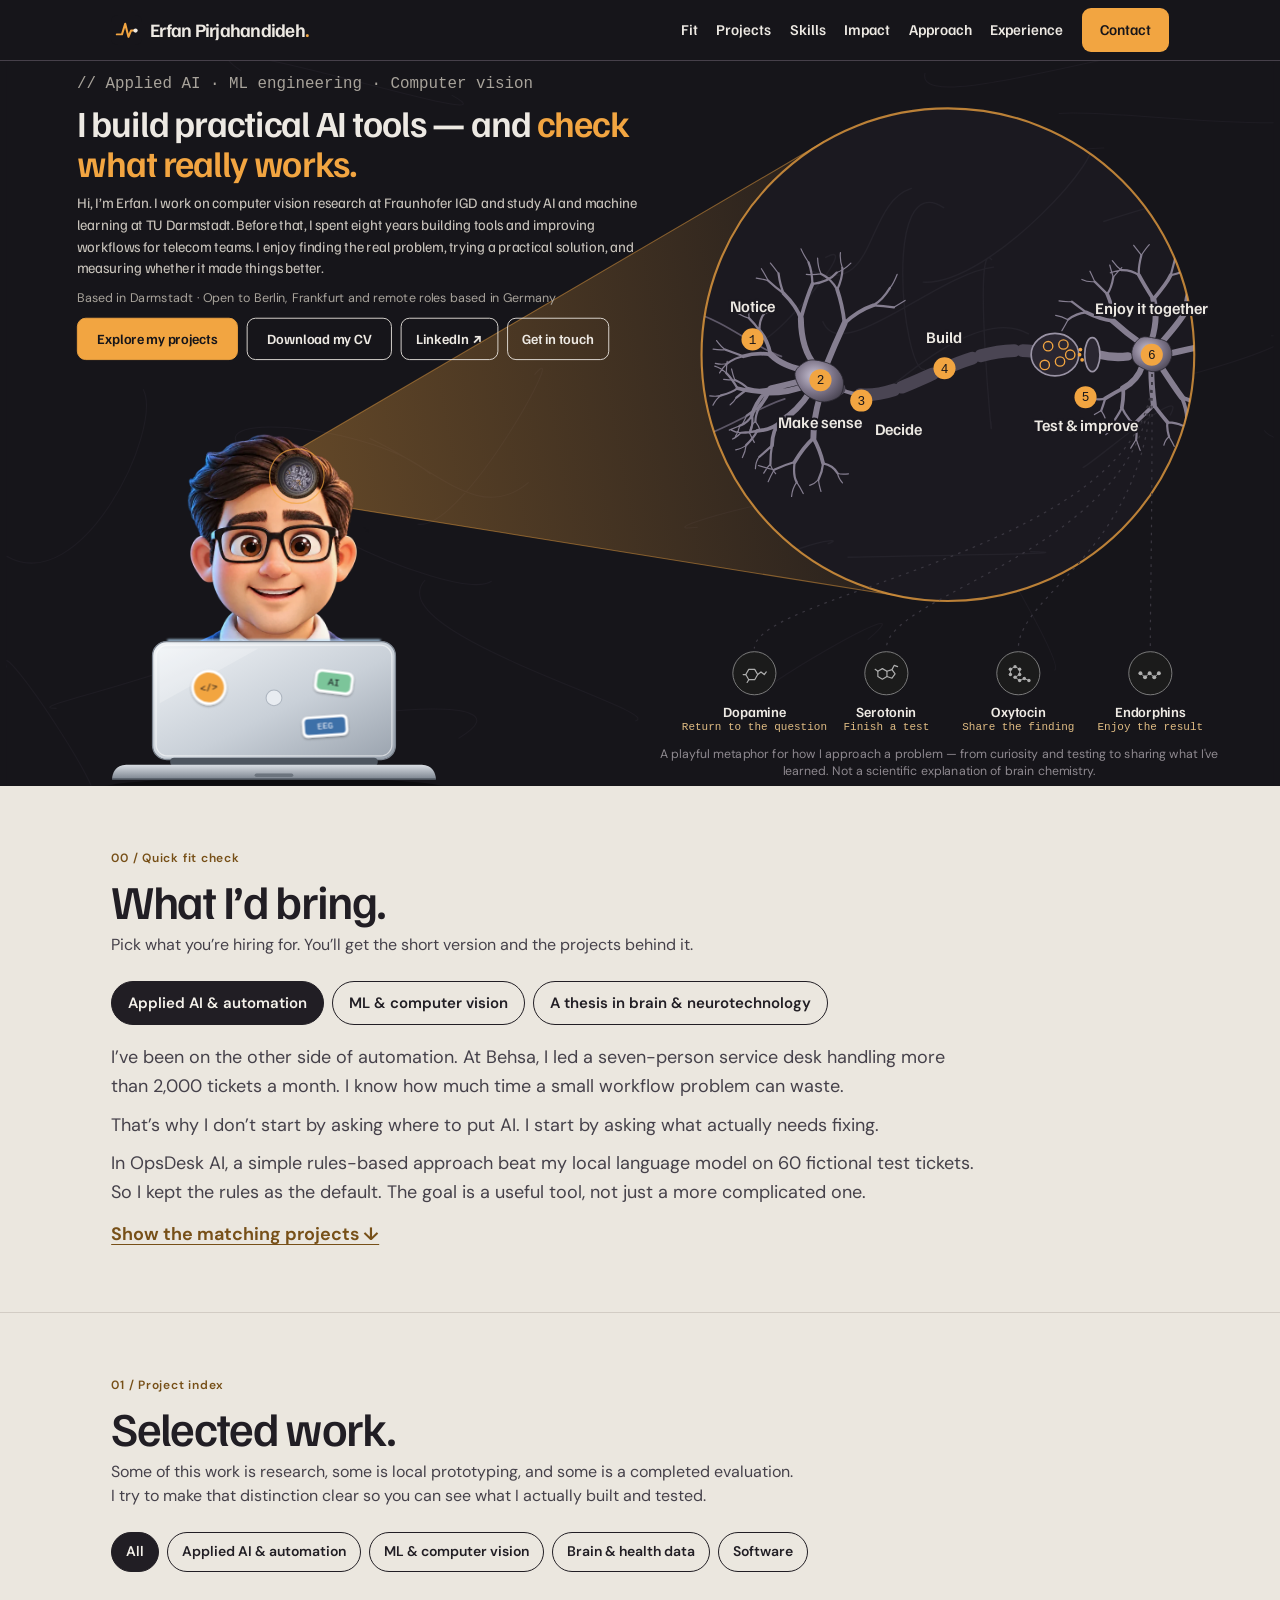
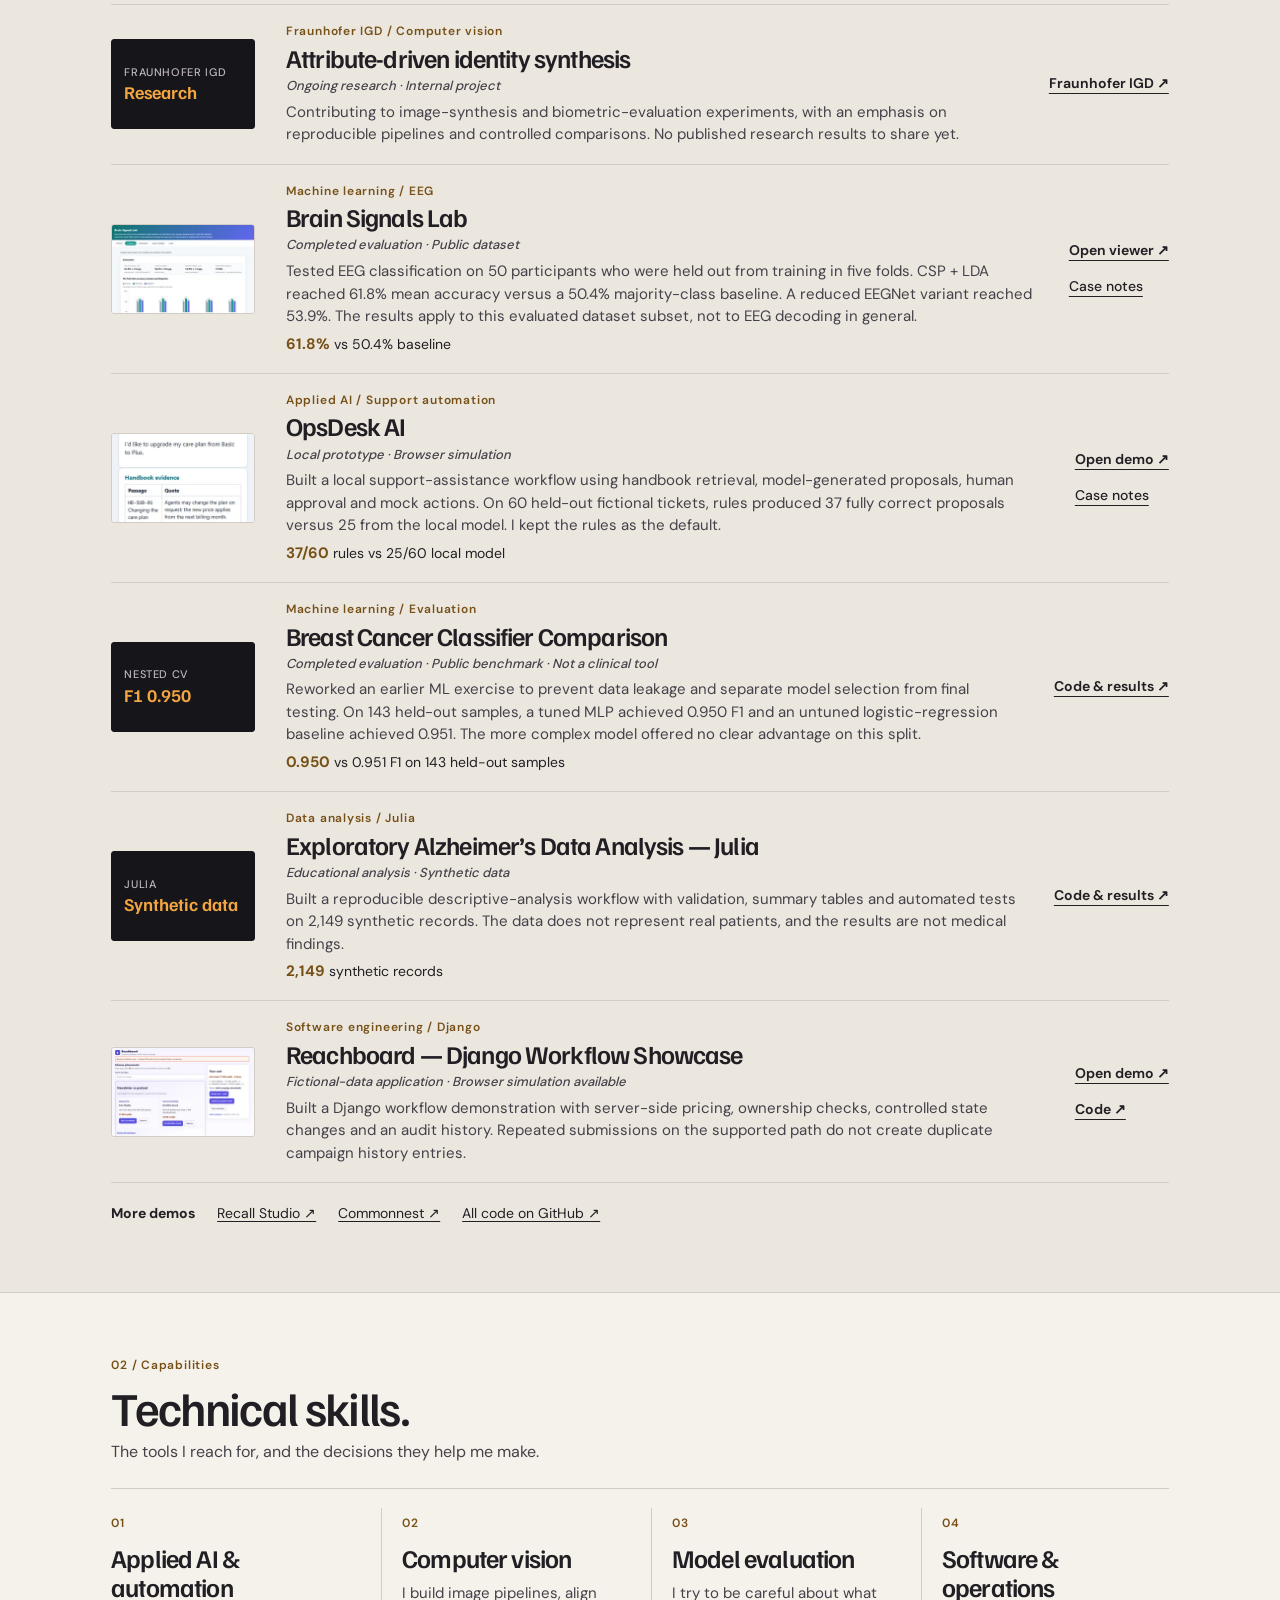
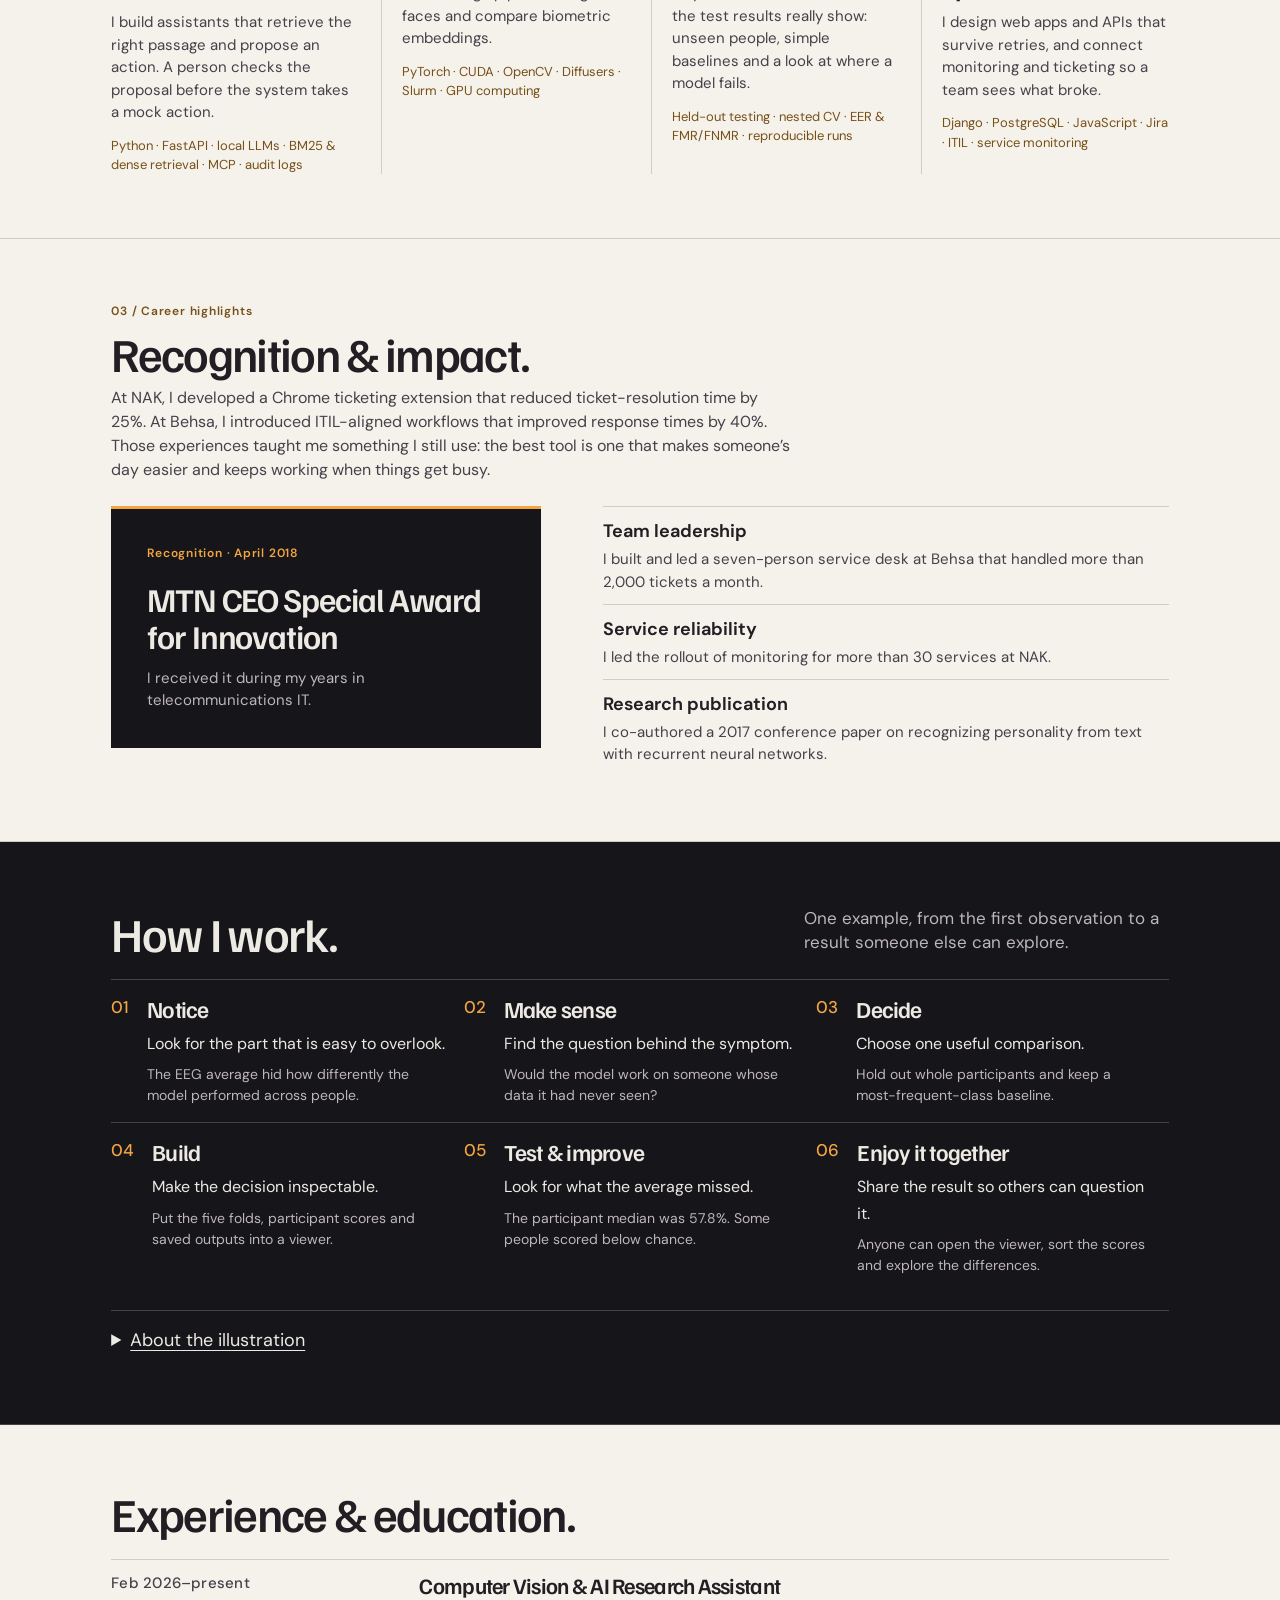
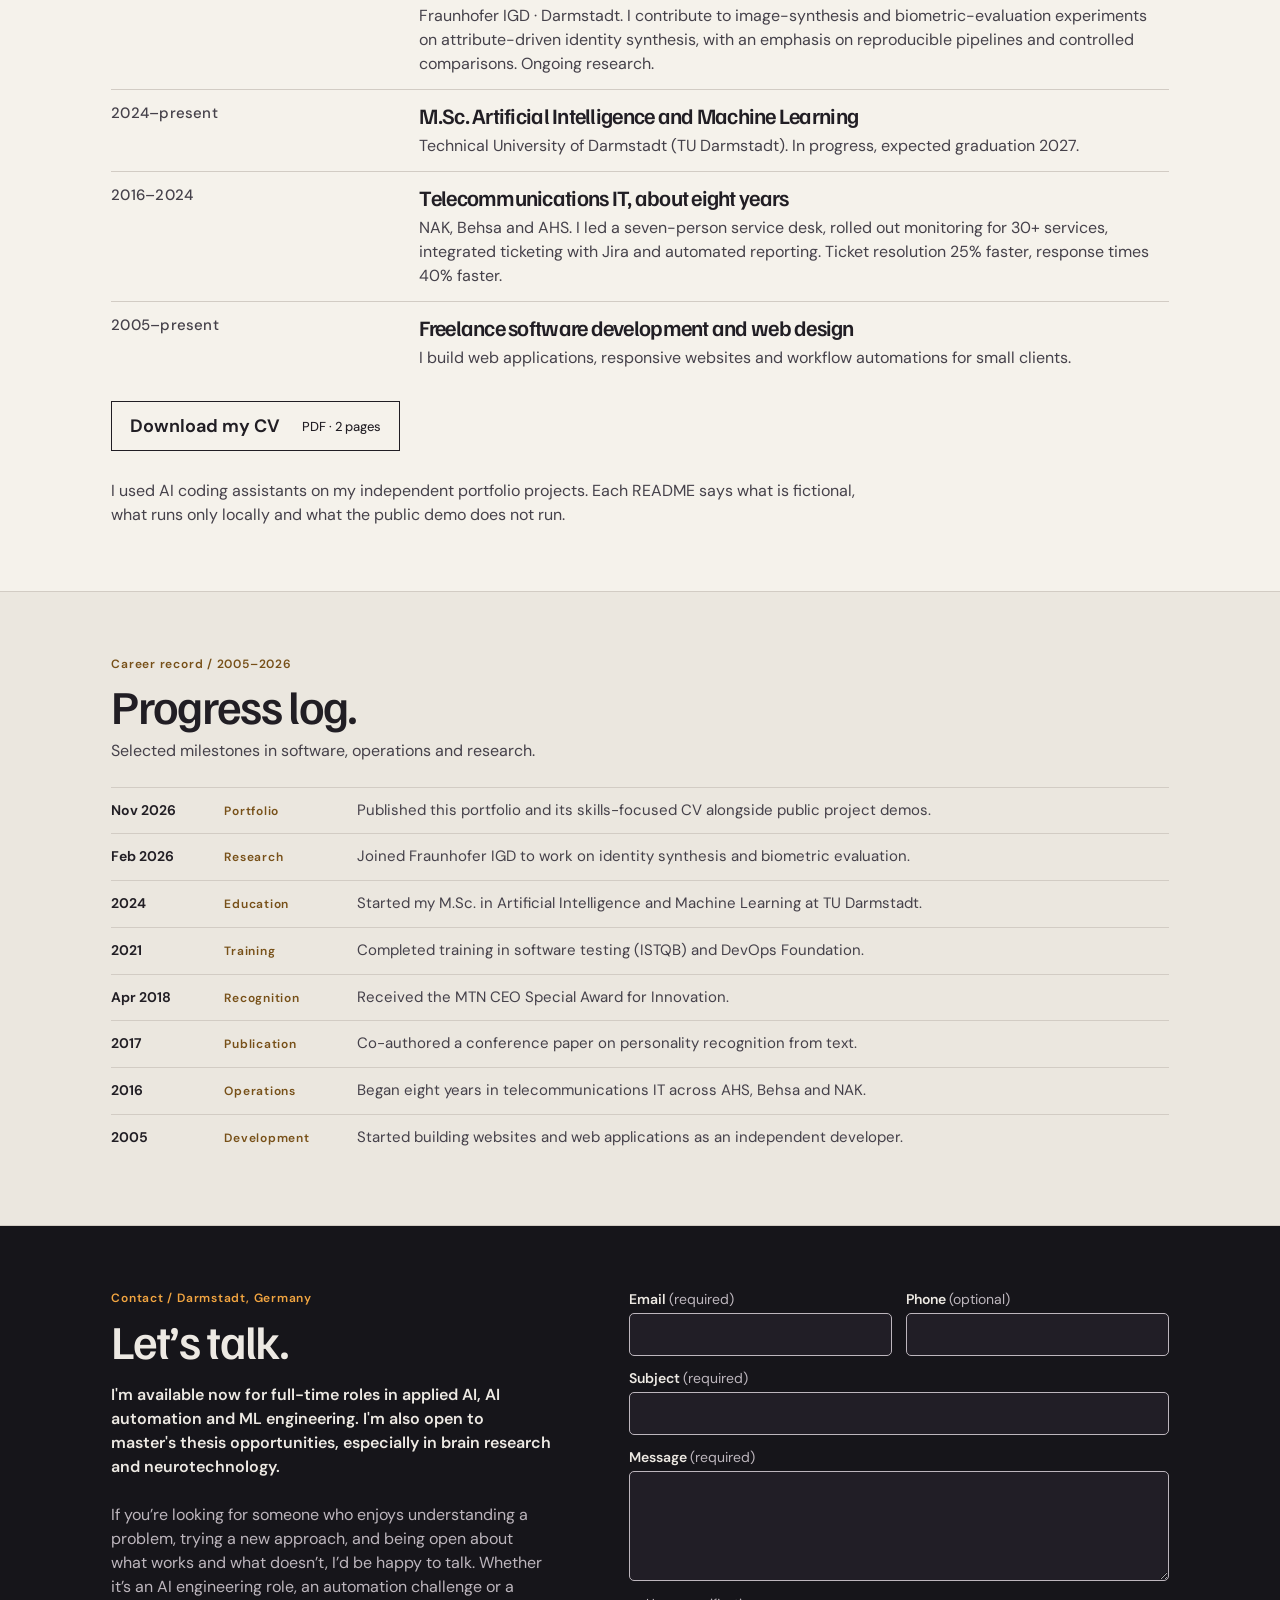
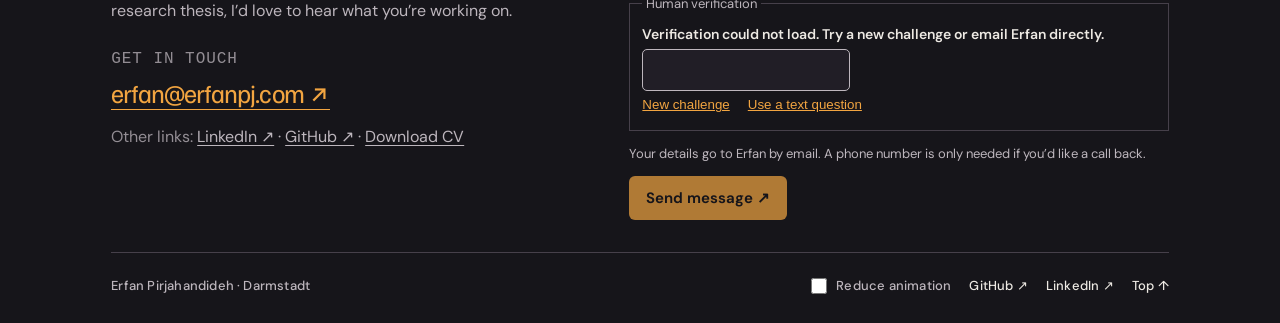
==== commit 4af95beb: "Apply hero v2 review: availability in Contact, metaphor note, accessible hormone icons - Contact: av" ====
--- a/site/index.html
+++ b/site/index.html
@@ -74,14 +74,14 @@
 <picture><source srcset="assets/erfan-avatar.webp" type="image/webp"><img class="A avimg" src="assets/erfan-avatar.png" width="260" height="283" alt="Cartoon portrait of Erfan" style="position: absolute; z-index: 1; left: 170px; top: 500px; width: 260px; height: auto; transform-origin: 50% 90%"></picture>
 <img class="A avimg" src="assets/brain-cutaway-theme.webp" width="52" height="52" alt="" aria-hidden="true" style="position: absolute; z-index: 3; left: 304px; top: 522px; width: 52px; height: 52px; transform-origin: -4px 233px">
 <div class="win A winA" aria-hidden="true" style="left: 938px; top: 262px; font-size: 33px">It works.</div>
-<button type="button" class="hor2 off A hon0" style="left: 825px; top: 747px;" aria-label="Illustration: dopamine motif — motivation to repeat" aria-expanded="false" aria-controls="desk-tip-0" aria-describedby="desk-tip-0"><svg width="34" height="34" viewBox="0 0 40 40" aria-hidden="true"><g fill="none" stroke="#F2A541" stroke-width="1.8" stroke-linejoin="round" stroke-linecap="round"><path d="M25,22 L20.5,29.8 L11.5,29.8 L7,22 L11.5,14.2 L20.5,14.2 Z"></path><path d="M25,22 L30,18 L35,22 L38,18 M7,22 L3,22 M11.5,29.8 L9,34"></path></g></svg><span class="tip" id="desk-tip-0" role="tooltip"><strong>Dopamine</strong>An encouraging result makes me want to try the comparison again.</span></button>
-<button type="button" class="hor2 off A hon1" style="left: 975px; top: 747px;" aria-label="Illustration: serotonin motif — calm satisfaction" aria-expanded="false" aria-controls="desk-tip-1" aria-describedby="desk-tip-1"><svg width="34" height="34" viewBox="0 0 40 40" aria-hidden="true"><g fill="none" stroke="#F2A541" stroke-width="1.8" stroke-linejoin="round" stroke-linecap="round"><path d="M14,13 L20.9,17 L20.9,25 L14,29 L7.1,25 L7.1,17 Z"></path><path d="M20.9,17 L28.5,14.5 L33.2,21 L28.5,27.5 L20.9,25 M28.5,14.5 L32,8 L37,10 M7.1,17 L3,14"></path></g></svg><span class="tip" id="desk-tip-1" role="tooltip"><strong>Serotonin</strong>There is satisfaction in an experiment that someone else can repeat.</span></button>
-<button type="button" class="hor2 off A hon2" style="left: 1125px; top: 747px;" aria-label="Illustration: oxytocin motif — trust and togetherness" aria-expanded="false" aria-controls="desk-tip-2" aria-describedby="desk-tip-2"><svg width="34" height="34" viewBox="0 0 40 40" aria-hidden="true"><g fill="none" stroke="#F2A541" stroke-width="1.4"><path d="M8,22 L8,14 L15,10 L22,14 L22,22 L15,26 L22,31 L29,28 L36,31"></path></g><g fill="#F2A541"><circle cx="8" cy="22" r="2.6"></circle><circle cx="8" cy="14" r="2.6"></circle><circle cx="15" cy="10" r="2.6"></circle><circle cx="22" cy="14" r="2.6"></circle><circle cx="22" cy="22" r="2.6"></circle><circle cx="15" cy="26" r="2.6"></circle><circle cx="22" cy="31" r="2.6"></circle><circle cx="29" cy="28" r="2.6"></circle><circle cx="36" cy="31" r="2.6"></circle></g></svg><span class="tip" id="desk-tip-2" role="tooltip"><strong>Oxytocin</strong>I trust a result more after someone else has had a chance to question it.</span></button>
-<button type="button" class="hor2 off A hon3" style="left: 1275px; top: 747px;" aria-label="Illustration: endorphin motif — feel-good lift" aria-expanded="false" aria-controls="desk-tip-3" aria-describedby="desk-tip-3"><svg width="34" height="34" viewBox="0 0 40 40" aria-hidden="true"><path d="M5,20 L12,26 L19,20 L26,26 L33,20" fill="none" stroke="#F2A541" stroke-width="1.4"></path><g fill="#F2A541"><circle cx="5" cy="20" r="3"></circle><circle cx="12" cy="26" r="3"></circle><circle cx="19" cy="20" r="3"></circle><circle cx="26" cy="26" r="3"></circle><circle cx="33" cy="20" r="3"></circle></g></svg><span class="tip" id="desk-tip-3" role="tooltip"><strong>Endorphins</strong>Solving a stubborn problem together feels good.</span></button>
+<button type="button" class="hor2 off A hon0" style="left: 825px; top: 747px;" aria-label="Dopamine — Return to the question (metaphor)" aria-expanded="false" aria-controls="desk-tip-0" aria-describedby="desk-tip-0"><svg width="34" height="34" viewBox="0 0 40 40" aria-hidden="true"><g fill="none" stroke="#F2A541" stroke-width="1.8" stroke-linejoin="round" stroke-linecap="round"><path d="M25,22 L20.5,29.8 L11.5,29.8 L7,22 L11.5,14.2 L20.5,14.2 Z"></path><path d="M25,22 L30,18 L35,22 L38,18 M7,22 L3,22 M11.5,29.8 L9,34"></path></g></svg><span class="tip" id="desk-tip-0" role="tooltip"><strong>Dopamine</strong>An encouraging result makes me want to try the comparison again.</span></button>
+<button type="button" class="hor2 off A hon1" style="left: 975px; top: 747px;" aria-label="Serotonin — Finish a test (metaphor)" aria-expanded="false" aria-controls="desk-tip-1" aria-describedby="desk-tip-1"><svg width="34" height="34" viewBox="0 0 40 40" aria-hidden="true"><g fill="none" stroke="#F2A541" stroke-width="1.8" stroke-linejoin="round" stroke-linecap="round"><path d="M14,13 L20.9,17 L20.9,25 L14,29 L7.1,25 L7.1,17 Z"></path><path d="M20.9,17 L28.5,14.5 L33.2,21 L28.5,27.5 L20.9,25 M28.5,14.5 L32,8 L37,10 M7.1,17 L3,14"></path></g></svg><span class="tip" id="desk-tip-1" role="tooltip"><strong>Serotonin</strong>There is satisfaction in an experiment that someone else can repeat.</span></button>
+<button type="button" class="hor2 off A hon2" style="left: 1125px; top: 747px;" aria-label="Oxytocin — Share the finding (metaphor)" aria-expanded="false" aria-controls="desk-tip-2" aria-describedby="desk-tip-2"><svg width="34" height="34" viewBox="0 0 40 40" aria-hidden="true"><g fill="none" stroke="#F2A541" stroke-width="1.4"><path d="M8,22 L8,14 L15,10 L22,14 L22,22 L15,26 L22,31 L29,28 L36,31"></path></g><g fill="#F2A541"><circle cx="8" cy="22" r="2.6"></circle><circle cx="8" cy="14" r="2.6"></circle><circle cx="15" cy="10" r="2.6"></circle><circle cx="22" cy="14" r="2.6"></circle><circle cx="22" cy="22" r="2.6"></circle><circle cx="15" cy="26" r="2.6"></circle><circle cx="22" cy="31" r="2.6"></circle><circle cx="29" cy="28" r="2.6"></circle><circle cx="36" cy="31" r="2.6"></circle></g></svg><span class="tip" id="desk-tip-2" role="tooltip"><strong>Oxytocin</strong>I trust a result more after someone else has had a chance to question it.</span></button>
+<button type="button" class="hor2 off A hon3" style="left: 1275px; top: 747px;" aria-label="Endorphins — Enjoy the result (metaphor)" aria-expanded="false" aria-controls="desk-tip-3" aria-describedby="desk-tip-3"><svg width="34" height="34" viewBox="0 0 40 40" aria-hidden="true"><path d="M5,20 L12,26 L19,20 L26,26 L33,20" fill="none" stroke="#F2A541" stroke-width="1.4"></path><g fill="#F2A541"><circle cx="5" cy="20" r="3"></circle><circle cx="12" cy="26" r="3"></circle><circle cx="19" cy="20" r="3"></circle><circle cx="26" cy="26" r="3"></circle><circle cx="33" cy="20" r="3"></circle></g></svg><span class="tip" id="desk-tip-3" role="tooltip"><strong>Endorphins</strong>Solving a stubborn problem together feels good.</span></button>
 <div class="hlab off A lon0" style="width: 140px; left: 780px; top: 806px; text-align: center"><strong>Dopamine</strong><span>Return to the question</span></div>
 <div class="hlab off A lon1" style="width: 140px; left: 930px; top: 806px; text-align: center"><strong>Serotonin</strong><span>Finish a test</span></div>
 <div class="hlab off A lon2" style="width: 140px; left: 1080px; top: 806px; text-align: center"><strong>Oxytocin</strong><span>Share the finding</span></div>
-<p class="hlab off A lon3 illustration-note" style="width:560px;left:780px;top:850px;text-align:center;opacity:.72!important">Illustration: a metaphor for how I work. Hover the icons for the story.</p>
+<p class="hlab off A lon3 illustration-note" style="width:640px;left:740px;top:842px;text-align:center;opacity:.72!important">A playful metaphor for how I approach a problem — from curiosity and testing to sharing what I've learned. Not a scientific explanation of brain chemistry.</p>
 <div class="hlab off A lon3" style="width: 140px; left: 1230px; top: 806px; text-align: center"><strong>Endorphins</strong><span>Enjoy the result</span></div>
 
 <svg viewBox="0 0 1440 900" aria-hidden="true" style="position: absolute; z-index: 2; pointer-events: none; inset: 0; width: 1440px; height: 900px"><circle class="A spot" cx="330" cy="548" r="31" fill="none" stroke="#F2A541" stroke-width="1.4" opacity=".7"></circle><g fill="#FF8A7A"><ellipse class="A blush" cx="257" cy="665" rx="22" ry="12"></ellipse><ellipse class="A blush" cx="353" cy="665" rx="22" ry="12"></ellipse></g><path class="A spark" d="M274,617 l2.1,4.9 l4.9,2.1 l-4.9,2.1 l-2.1,4.9 l-2.1,-4.9 l-4.9,-2.1 l4.9,-2.1 Z" fill="#FFE08A" style="animation-delay: 0s"></path><path class="A spark" d="M332,617 l2.1,4.9 l4.9,2.1 l-4.9,2.1 l-2.1,4.9 l-2.1,-4.9 l-4.9,-2.1 l4.9,-2.1 Z" fill="#FFE08A" style="animation-delay: 0.15s"></path><path class="A spark" d="M402,528 l3.6,8.4 l8.4,3.6 l-8.4,3.6 l-3.6,8.4 l-3.6,-8.4 l-8.4,-3.6 l8.4,-3.6 Z" fill="#FFE08A" style="animation-delay: 0.3s"></path><path class="A spark" d="M190,561 l2.7,6.3 l6.3,2.7 l-6.3,2.7 l-2.7,6.3 l-2.7,-6.3 l-6.3,-2.7 l6.3,-2.7 Z" fill="#FFE08A" style="animation-delay: 0.45s"></path><path class="A spark" d="M420,613 l2.1,4.9 l4.9,2.1 l-4.9,2.1 l-2.1,4.9 l-2.1,-4.9 l-4.9,-2.1 l4.9,-2.1 Z" fill="#FFE08A" style="animation-delay: 0.6s"></path><path class="A sweat" d="M392,570 C387,580 385,587 392,590 C399,587 397,580 392,570 Z" fill="#8FD3F0"></path><defs>
@@ -145,7 +145,7 @@
 <path d="M120,892 L488,892" stroke="#5E6670" stroke-width="2"></path>
 <rect x="282" y="886" width="44" height="4" rx="2" fill="#6C747E"></rect>
 <image href="assets/brain-cutaway-theme.webp" x="304" y="522" width="52" height="52"></image></g></svg></div>
-  <ul class="mobileHormones" aria-label="Hormones in the illustration"><li class="mh A mh0"><svg width="22" height="22" viewBox="0 0 40 40" aria-hidden="true"><g fill="none" stroke="#F2A541" stroke-width="1.8" stroke-linejoin="round" stroke-linecap="round"><path d="M25,22 L20.5,29.8 L11.5,29.8 L7,22 L11.5,14.2 L20.5,14.2 Z"></path><path d="M25,22 L30,18 L35,22 L38,18 M7,22 L3,22 M11.5,29.8 L9,34"></path></g></svg><span>Dopamine</span></li><li class="mh A mh1"><svg width="22" height="22" viewBox="0 0 40 40" aria-hidden="true"><g fill="none" stroke="#F2A541" stroke-width="1.8" stroke-linejoin="round" stroke-linecap="round"><path d="M14,13 L20.9,17 L20.9,25 L14,29 L7.1,25 L7.1,17 Z"></path><path d="M20.9,17 L28.5,14.5 L33.2,21 L28.5,27.5 L20.9,25 M28.5,14.5 L32,8 L37,10 M7.1,17 L3,14"></path></g></svg><span>Serotonin</span></li><li class="mh A mh2"><svg width="22" height="22" viewBox="0 0 40 40" aria-hidden="true"><g fill="none" stroke="#F2A541" stroke-width="1.4"><path d="M8,22 L8,14 L15,10 L22,14 L22,22 L15,26 L22,31 L29,28 L36,31"></path></g><g fill="#F2A541"><circle cx="8" cy="22" r="2.6"></circle><circle cx="8" cy="14" r="2.6"></circle><circle cx="15" cy="10" r="2.6"></circle><circle cx="22" cy="14" r="2.6"></circle><circle cx="22" cy="22" r="2.6"></circle><circle cx="15" cy="26" r="2.6"></circle><circle cx="22" cy="31" r="2.6"></circle><circle cx="29" cy="28" r="2.6"></circle><circle cx="36" cy="31" r="2.6"></circle></g></svg><span>Oxytocin</span></li><li class="mh A mh3"><svg width="22" height="22" viewBox="0 0 40 40" aria-hidden="true"><path d="M5,20 L12,26 L19,20 L26,26 L33,20" fill="none" stroke="#F2A541" stroke-width="1.4"></path><g fill="#F2A541"><circle cx="5" cy="20" r="3"></circle><circle cx="12" cy="26" r="3"></circle><circle cx="19" cy="20" r="3"></circle><circle cx="26" cy="26" r="3"></circle><circle cx="33" cy="20" r="3"></circle></g></svg><span>Endorphins</span></li></ul>
+  <ul class="mobileHormones" aria-label="Hormones in the illustration"><li><button type="button" class="mh" aria-label="Dopamine — Return to the question (metaphor)" aria-expanded="false" aria-controls="m-tip-0" aria-describedby="m-tip-0"><svg class="A mh0" width="22" height="22" viewBox="0 0 40 40" aria-hidden="true"><g fill="none" stroke="#F2A541" stroke-width="1.8" stroke-linejoin="round" stroke-linecap="round"><path d="M25,22 L20.5,29.8 L11.5,29.8 L7,22 L11.5,14.2 L20.5,14.2 Z"></path><path d="M25,22 L30,18 L35,22 L38,18 M7,22 L3,22 M11.5,29.8 L9,34"></path></g></svg><span class="mh-name">Dopamine</span><span class="tip" id="m-tip-0" role="tooltip"><strong>Dopamine</strong>An encouraging result makes me want to try the comparison again.</span></button></li><li><button type="button" class="mh" aria-label="Serotonin — Finish a test (metaphor)" aria-expanded="false" aria-controls="m-tip-1" aria-describedby="m-tip-1"><svg class="A mh1" width="22" height="22" viewBox="0 0 40 40" aria-hidden="true"><g fill="none" stroke="#F2A541" stroke-width="1.8" stroke-linejoin="round" stroke-linecap="round"><path d="M14,13 L20.9,17 L20.9,25 L14,29 L7.1,25 L7.1,17 Z"></path><path d="M20.9,17 L28.5,14.5 L33.2,21 L28.5,27.5 L20.9,25 M28.5,14.5 L32,8 L37,10 M7.1,17 L3,14"></path></g></svg><span class="mh-name">Serotonin</span><span class="tip" id="m-tip-1" role="tooltip"><strong>Serotonin</strong>There is satisfaction in an experiment that someone else can repeat.</span></button></li><li><button type="button" class="mh" aria-label="Oxytocin — Share the finding (metaphor)" aria-expanded="false" aria-controls="m-tip-2" aria-describedby="m-tip-2"><svg class="A mh2" width="22" height="22" viewBox="0 0 40 40" aria-hidden="true"><g fill="none" stroke="#F2A541" stroke-width="1.4"><path d="M8,22 L8,14 L15,10 L22,14 L22,22 L15,26 L22,31 L29,28 L36,31"></path></g><g fill="#F2A541"><circle cx="8" cy="22" r="2.6"></circle><circle cx="8" cy="14" r="2.6"></circle><circle cx="15" cy="10" r="2.6"></circle><circle cx="22" cy="14" r="2.6"></circle><circle cx="22" cy="22" r="2.6"></circle><circle cx="15" cy="26" r="2.6"></circle><circle cx="22" cy="31" r="2.6"></circle><circle cx="29" cy="28" r="2.6"></circle><circle cx="36" cy="31" r="2.6"></circle></g></svg><span class="mh-name">Oxytocin</span><span class="tip" id="m-tip-2" role="tooltip"><strong>Oxytocin</strong>I trust a result more after someone else has had a chance to question it.</span></button></li><li><button type="button" class="mh" aria-label="Endorphins — Enjoy the result (metaphor)" aria-expanded="false" aria-controls="m-tip-3" aria-describedby="m-tip-3"><svg class="A mh3" width="22" height="22" viewBox="0 0 40 40" aria-hidden="true"><path d="M5,20 L12,26 L19,20 L26,26 L33,20" fill="none" stroke="#F2A541" stroke-width="1.4"></path><g fill="#F2A541"><circle cx="5" cy="20" r="3"></circle><circle cx="12" cy="26" r="3"></circle><circle cx="19" cy="20" r="3"></circle><circle cx="26" cy="26" r="3"></circle><circle cx="33" cy="20" r="3"></circle></g></svg><span class="mh-name">Endorphins</span><span class="tip" id="m-tip-3" role="tooltip"><strong>Endorphins</strong>Solving a stubborn problem together feels good.</span></button></li></ul><p class="mh-note">A playful metaphor for how I approach a problem — from curiosity and testing to sharing what I've learned. Not a scientific explanation of brain chemistry.</p>
   <figcaption>Fig. 01 &nbsp;·&nbsp; The six steps <a href="#signal-key">Illustration notes ↓</a></figcaption></figure>
 </div>
 
@@ -196,7 +196,7 @@
 <li><b>04</b><div><h3>Build</h3><em>Make the decision inspectable.</em><p>Put the five folds, participant scores and saved outputs into a viewer.</p></div></li>
 <li><b>05</b><div><h3>Test &amp; improve</h3><em>Look for what the average missed.</em><p>The participant median was 57.8%. Some people scored below chance.</p></div></li>
 <li><b>06</b><div><h3>Enjoy it together</h3><em>Share the result so others can question it.</em><p>Anyone can open the viewer, sort the scores and explore the differences.</p></div></li></ol><details id="signal-key" class="signal-key"><summary>About the illustration</summary><p class="mobileChemLabel">These four motifs illustrate how the work feels to me.</p>
-  <div class="mobileChem" role="group" aria-label="Illustrated chemistry motifs"><button type="button" data-chem="0" aria-controls="mobile-motif-note" aria-expanded="false"><b>Dopamine</b><span>Return to the question</span></button><button type="button" data-chem="1" aria-controls="mobile-motif-note" aria-expanded="false"><b>Serotonin</b><span>Finish a test</span></button><button type="button" data-chem="2" aria-controls="mobile-motif-note" aria-expanded="false"><b>Oxytocin</b><span>Share the finding</span></button><button type="button" data-chem="3" aria-controls="mobile-motif-note" aria-expanded="false"><b>Endorphins</b><span>Enjoy the result</span></button></div><p class="motif-note" id="mobile-motif-note" aria-live="polite" hidden></p></details>
+  <div class="mobileChem" role="group" aria-label="Illustrated chemistry motifs"><button type="button" data-chem="0" aria-label="Dopamine — Return to the question (metaphor)" aria-controls="mobile-motif-note" aria-expanded="false"><b>Dopamine</b><span>Return to the question</span></button><button type="button" data-chem="1" aria-label="Serotonin — Finish a test (metaphor)" aria-controls="mobile-motif-note" aria-expanded="false"><b>Serotonin</b><span>Finish a test</span></button><button type="button" data-chem="2" aria-label="Oxytocin — Share the finding (metaphor)" aria-controls="mobile-motif-note" aria-expanded="false"><b>Oxytocin</b><span>Share the finding</span></button><button type="button" data-chem="3" aria-label="Endorphins — Enjoy the result (metaphor)" aria-controls="mobile-motif-note" aria-expanded="false"><b>Endorphins</b><span>Enjoy the result</span></button></div><p class="motif-note" id="mobile-motif-note" aria-live="polite" hidden></p></details>
 </div></section>
 
 <section id="cv" class="band history"><div class="wrap"><div class="sec-intro"><h2>Experience &amp; education.</h2></div><div class="timeline">
@@ -211,7 +211,7 @@
 <section id="log" class="band log"><div class="wrap"><header class="section-heading"><p class="folio">Career record / 2005–2026</p><h2>Progress log.</h2><p>Selected milestones in software, operations and research.</p></header><ol class="milestones"><li><time datetime="2026-11">Nov 2026</time><span class="log-kind">Portfolio</span><p>Published this portfolio and its skills-focused CV alongside public project demos.</p></li><li><time datetime="2026-02">Feb 2026</time><span class="log-kind">Research</span><p>Joined Fraunhofer IGD to work on identity synthesis and biometric evaluation.</p></li><li><time datetime="2024">2024</time><span class="log-kind">Education</span><p>Started my M.Sc. in Artificial Intelligence and Machine Learning at TU Darmstadt.</p></li><li><time datetime="2021">2021</time><span class="log-kind">Training</span><p>Completed training in software testing (ISTQB) and DevOps Foundation.</p></li><li><time datetime="2018-04">Apr 2018</time><span class="log-kind">Recognition</span><p>Received the MTN CEO Special Award for Innovation.</p></li><li><time datetime="2017">2017</time><span class="log-kind">Publication</span><p>Co-authored a conference paper on personality recognition from text.</p></li><li><time datetime="2016">2016</time><span class="log-kind">Operations</span><p>Began eight years in telecommunications IT across AHS, Behsa and NAK.</p></li><li><time datetime="2005">2005</time><span class="log-kind">Development</span><p>Started building websites and web applications as an independent developer.</p></li></ol></div></section>
 </main>
 
-<footer id="contact"><div class="wrap"><div class="contact-layout"><div class="contact-intro"><p class="folio">Contact / Darmstadt, Germany</p><h2>Let’s talk.</h2><p>If you’re looking for someone who enjoys understanding a problem, trying a new approach, and being open about what works and what doesn’t, I’d be happy to talk. Whether it’s an AI engineering role, an automation challenge or a research thesis, I’d love to hear what you’re working on.</p><p class="contact-label">Get in touch</p><a class="email" href="mailto:erfan@erfanpj.com">erfan@erfanpj.com ↗</a><p class="contact-alt"><span class="contact-label-inline">Other links:</span> <a href="https://www.linkedin.com/in/erfan-pirjahandideh/">LinkedIn ↗</a> · <a href="https://github.com/erfanpj">GitHub ↗</a> · <a href="Erfan-Pirjahandideh-CV.pdf">Download CV</a></p></div>
+<footer id="contact"><div class="wrap"><div class="contact-layout"><div class="contact-intro"><p class="folio">Contact / Darmstadt, Germany</p><h2>Let’s talk.</h2><p class="contact-availability">I'm available now for full-time roles in applied AI, AI automation and ML engineering. I'm also open to master's thesis opportunities, especially in brain research and neurotechnology.</p><p>If you’re looking for someone who enjoys understanding a problem, trying a new approach, and being open about what works and what doesn’t, I’d be happy to talk. Whether it’s an AI engineering role, an automation challenge or a research thesis, I’d love to hear what you’re working on.</p><p class="contact-label">Get in touch</p><a class="email" href="mailto:erfan@erfanpj.com">erfan@erfanpj.com ↗</a><p class="contact-alt"><span class="contact-label-inline">Other links:</span> <a href="https://www.linkedin.com/in/erfan-pirjahandideh/">LinkedIn ↗</a> · <a href="https://github.com/erfanpj">GitHub ↗</a> · <a href="Erfan-Pirjahandideh-CV.pdf">Download CV</a></p></div>
 <form id="contact-form" method="post" hidden>
 <div class="form-pair"><label>Email <span>(required)</span><input type="email" name="email" autocomplete="email" maxlength="254" required></label><label>Phone <span>(optional)</span><input type="tel" name="phone" autocomplete="tel" maxlength="40"></label></div>
 <label>Subject <span>(required)</span><input name="title" maxlength="120" required></label>
--- a/site/polish.css
+++ b/site/polish.css
@@ -49,15 +49,22 @@
 @media(max-width:360px){.mobileIntro>p.hero-where:not(.mfocus):not(.m-title):not(.open-to){display:none}}
 @media(max-width:599px){.mobileHero{height:min(820px,calc(100svh - var(--mast-height) - 6px))}}
 .mobileHero .mobileFigure{grid-template-rows:minmax(0,1fr) auto auto}
-.mobileHormones{list-style:none;margin:6px 0 6px;padding:0;display:grid;grid-template-columns:repeat(4,minmax(0,1fr));gap:6px}
-.mh{display:flex;flex-direction:column;align-items:center;gap:3px;font:600 12px/1.2 'Familjen Grotesk','DM Sans',sans-serif;color:var(--light);opacity:.55;animation-duration:20s}
-.mh svg{width:30px;height:30px;padding:3px;box-sizing:border-box;border:1px solid #F2A541;border-radius:50%;background:#1C1A21}
+.mobileHormones{list-style:none;margin:6px 0 4px;padding:0;display:grid;grid-template-columns:repeat(4,minmax(0,1fr));gap:6px;position:relative}
+.mh{display:flex;flex-direction:column;align-items:center;gap:3px;width:100%;min-height:44px;padding:2px 0;border:0;border-radius:8px;background:none;cursor:pointer;font:600 12px/1.2 'Familjen Grotesk','DM Sans',sans-serif;color:var(--light)}
+.mh svg{width:30px;height:30px;padding:3px;box-sizing:border-box;border:1px solid #F2A541;border-radius:50%;background:#1C1A21;opacity:.55;animation-duration:20s}
+.mh:focus-visible{outline:3px solid var(--focus-dark,#F2A541);outline-offset:2px}
+.mh .tip{position:absolute;left:0;right:0;bottom:calc(100% + 8px);z-index:6;display:none;padding:10px 12px;border-radius:10px;background:#EDE9E3;color:#16151A;text-align:left;font:400 14px/1.42 'DM Sans',sans-serif;box-shadow:0 8px 24px rgba(0,0,0,.45)}
+.mh .tip strong{display:block;font:600 15px/1.3 'Familjen Grotesk',sans-serif}
+.mh:hover .tip,.mh:focus-visible .tip,.mh[data-open=true] .tip{display:block}.mh[data-dismissed=true] .tip{display:none}
+.mh[data-open=true] svg{opacity:1}
 .mh0{animation-name:mh0}@keyframes mh0{0%,80%{opacity:.55}83%,95%{opacity:1}99%,100%{opacity:.55}}
 .mh1{animation-name:mh1}@keyframes mh1{0%,83%{opacity:.55}86%,95%{opacity:1}99%,100%{opacity:.55}}
 .mh2{animation-name:mh2}@keyframes mh2{0%,86%{opacity:.55}89%,95%{opacity:1}99%,100%{opacity:.55}}
 .mh3{animation-name:mh3}@keyframes mh3{0%,89%{opacity:.55}92%,95%{opacity:1}99%,100%{opacity:.55}}
-.still .mh{opacity:1}
-@media(prefers-reduced-motion:reduce){.mh{animation:none!important;opacity:1}}
+.still .mh svg{opacity:1}
+@media(prefers-reduced-motion:reduce){.mh svg{animation:none!important;opacity:1}}
+.mh-note{margin:0 0 6px;font:400 11.5px/1.35 'DM Sans',sans-serif;color:#A8A39B;text-align:center}
+.contact-availability{font-weight:600;color:var(--light,#EDE9E3)}
 .heroFrame .hlab:not(.illustration-note) span{display:block;white-space:nowrap;margin:0 -20px;font-size:12.5px}
-@media(max-width:599px) and (max-height:720px){.mobileHormones{margin:4px 0}.mh{font-size:11px;gap:2px}.mh svg{width:24px;height:24px;padding:2px}}
-@media(max-width:599px) and (max-height:600px){.mobileHormones{display:none}}
+@media(max-width:599px) and (max-height:720px){.mobileHormones{margin:4px 0}.mh{font-size:11px;gap:2px;min-height:40px}.mh svg{width:24px;height:24px;padding:2px}.mh-note{font-size:11px;margin-bottom:4px}}
+@media(max-width:599px) and (max-height:600px){.mobileHormones,.mh-note{display:none}}
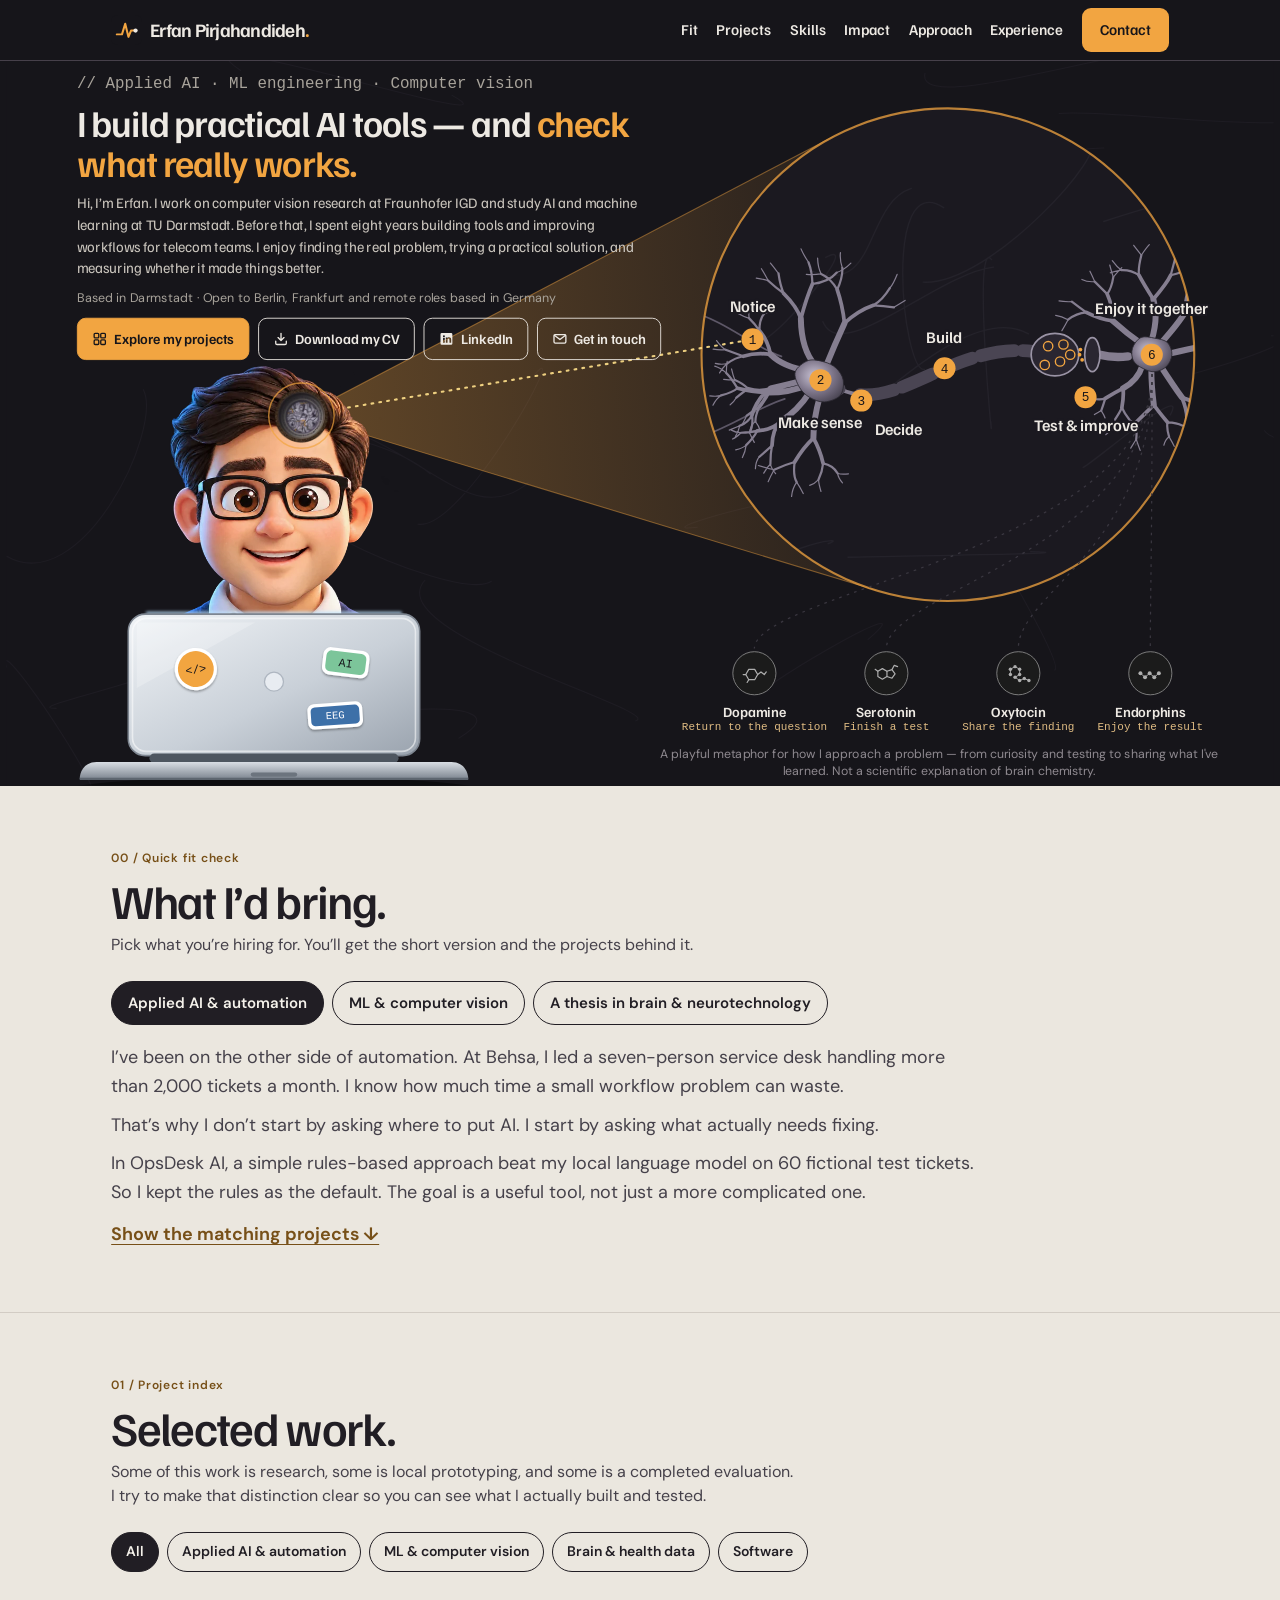
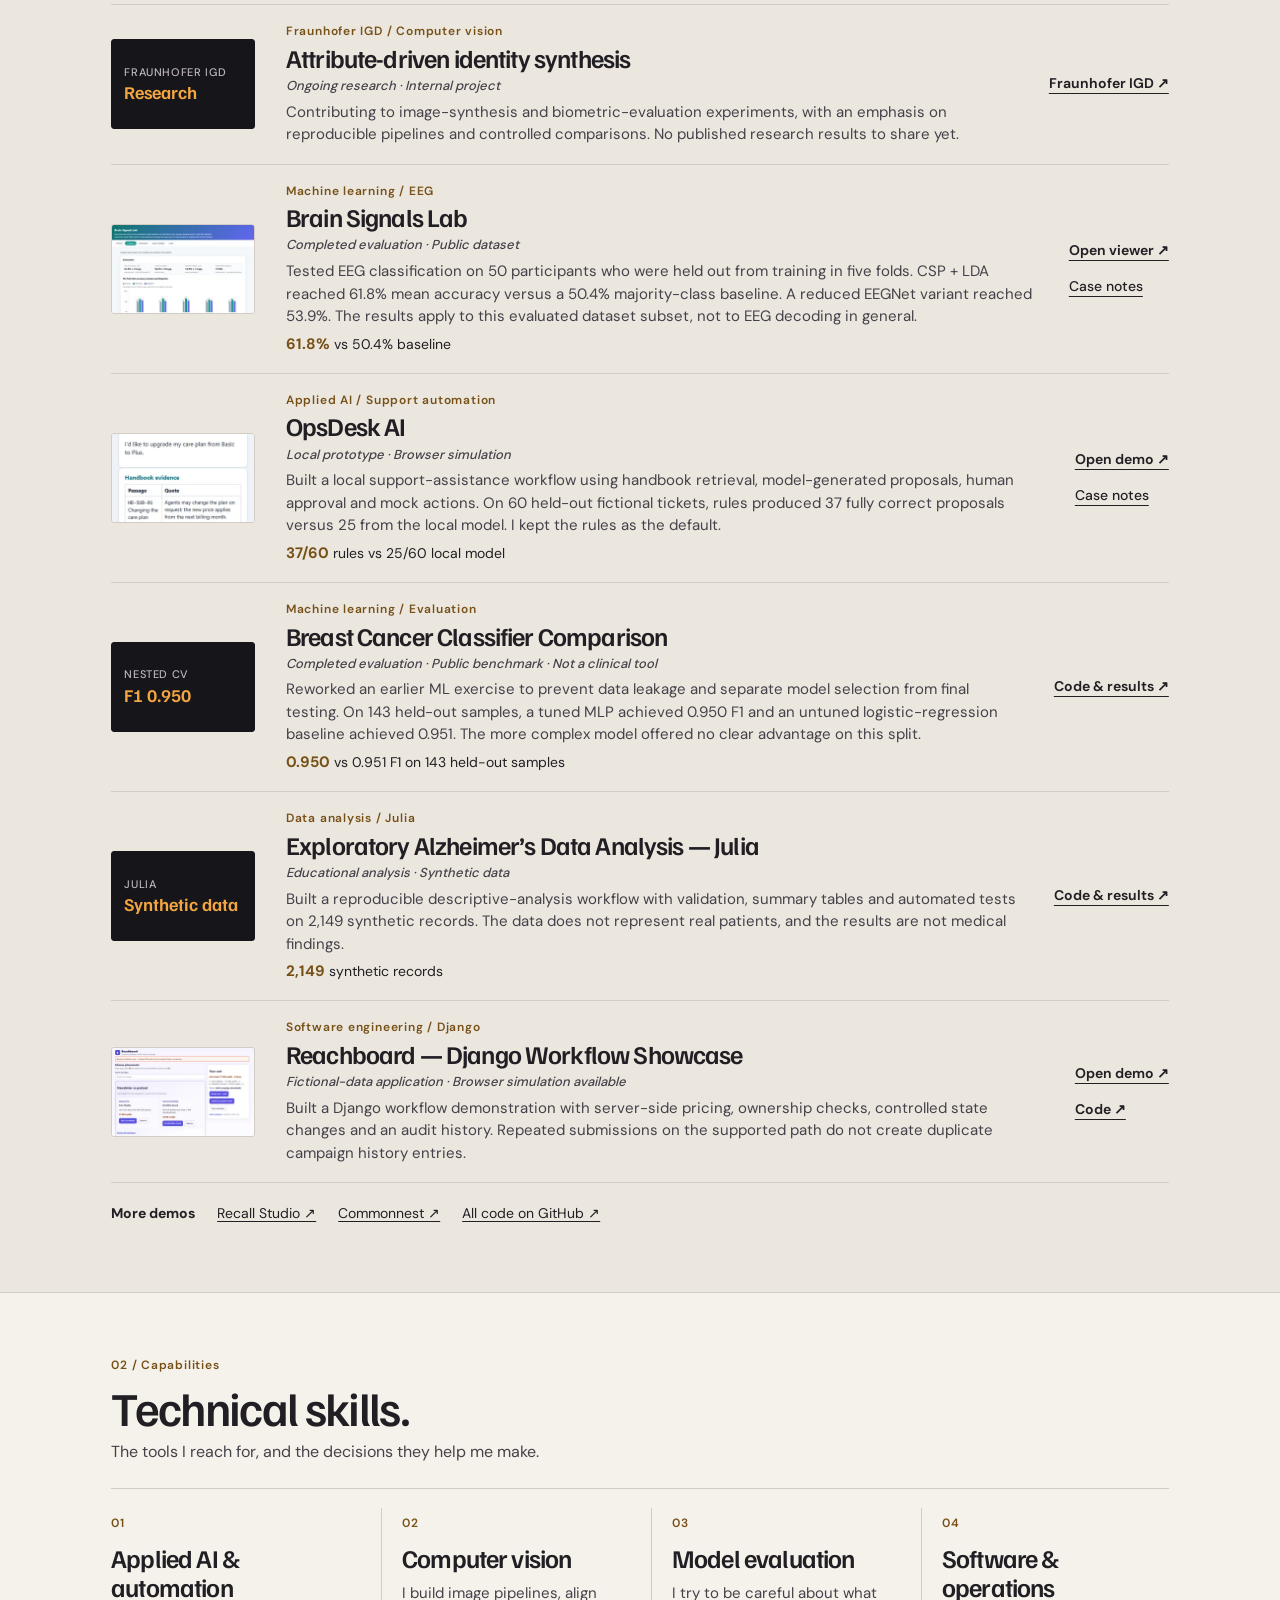
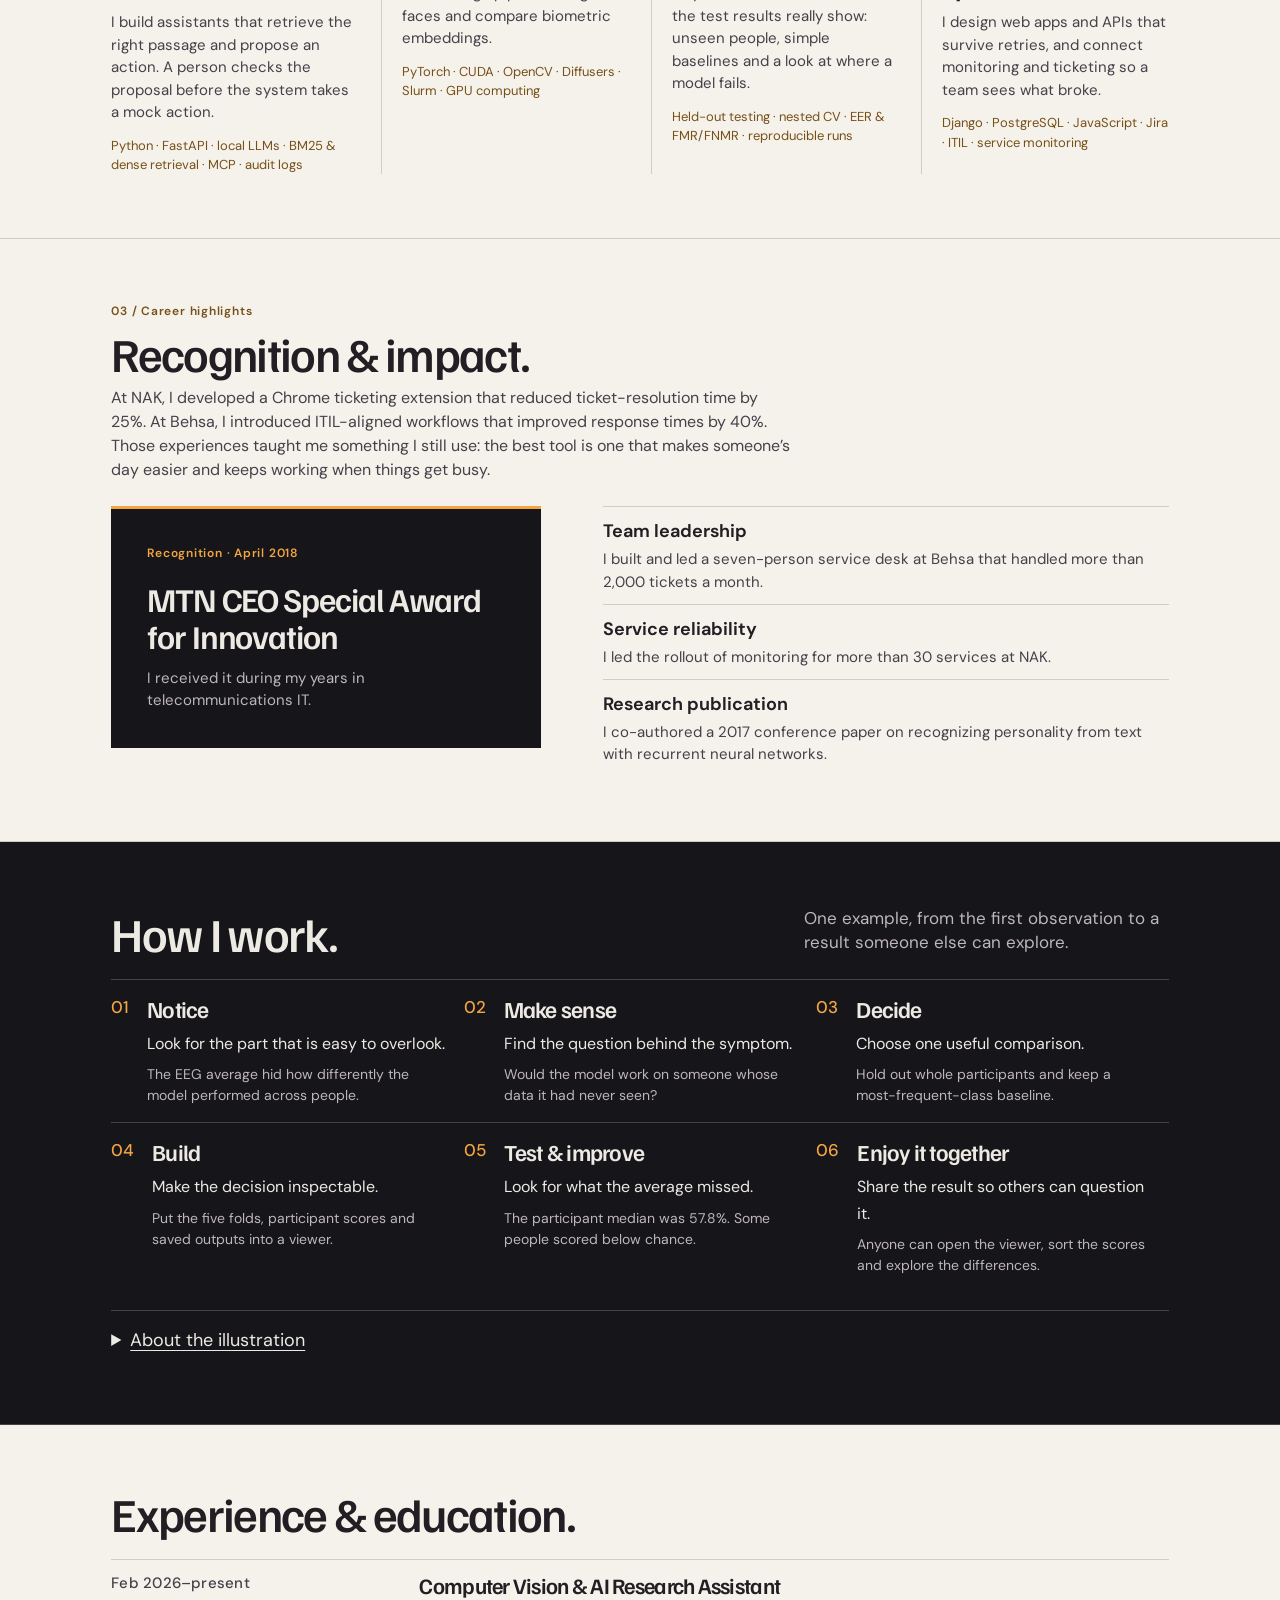
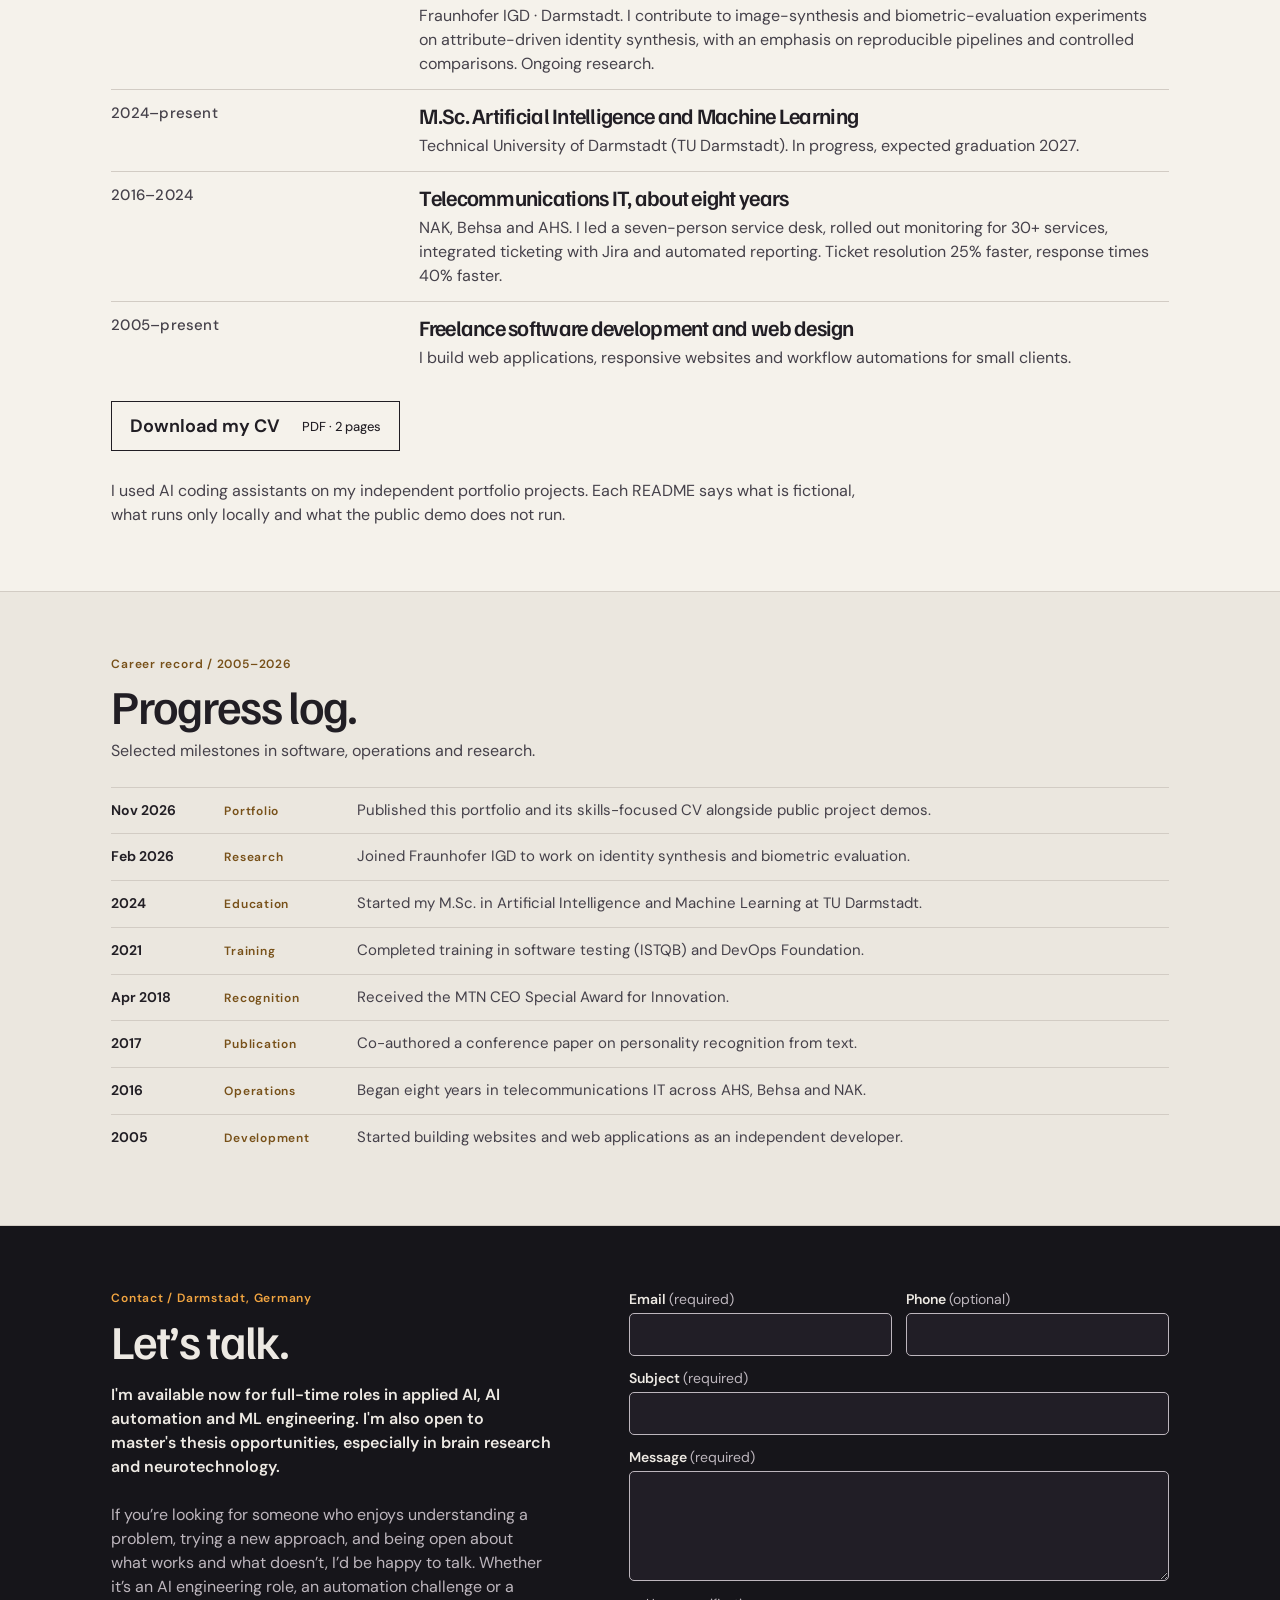
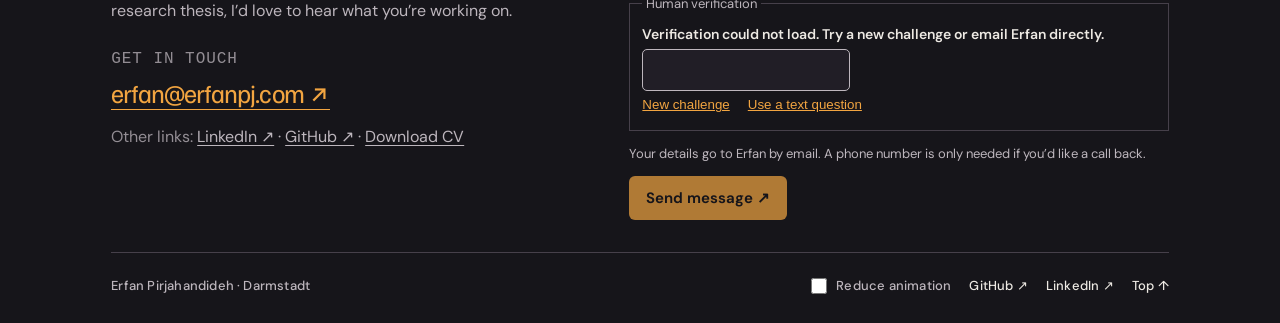
==== commit b4297acf: "Hero v3: iconic buttons with explanations, bigger portrait, clear path from forehead lens to step 1 " ====
--- a/site/index.html
+++ b/site/index.html
@@ -61,7 +61,7 @@
 <radialGradient id="bulb4" cx="50%" cy="30%" r="80%"><stop offset="0" stop-color="#3D3846"></stop><stop offset="1" stop-color="#25222B"></stop></radialGradient>
 <linearGradient id="post4" x1="0" y1="0" x2="0" y2="1"><stop offset="0" stop-color="#34303B"></stop><stop offset="1" stop-color="#211F26"></stop></linearGradient>
 <clipPath id="lens4"><circle cx="1000" cy="350" r="220"></circle></clipPath>
-</defs><path d="M0.1,639.0 C85.3,687.5 177.9,495.2 155.6,449.7 M1196.4,135.9 C1256.9,128.8 1539.7,173.3 1500.7,119.3 M1043.9,90.1 C1029.4,150.0 1404.8,14.0 1373.5,70.6 M0.2,765.1 C-18.2,711.2 151.0,963.7 84.2,906.5 M593.1,555.3 C538.0,602.0 489.5,540.1 412.8,505.2 M304.6,695.8 C298.5,758.1 -1.3,812.1 56.5,811.9 M785.1,606.0 C703.3,616.3 1000.9,534.3 966.8,581.2 M467.6,602.6 C519.7,610.8 642.8,383.0 600.4,432.4 M1189.9,379.5 C1154.1,443.8 1018.0,475.5 1016.1,406.4 M867.0,791.7 C813.5,812.8 1059.2,665.3 979.3,733.5 M1096.7,566.8 C1054.2,522.5 1205.6,758.6 1191.4,768.3 M1429.9,496.3 C1442.5,520.5 1815.9,608.0 1779.0,538.3 M514.2,845.7 C611.1,787.3 332.9,819.3 286.1,844.7 M1437.6,388.4 C1527.2,385.6 1208.6,479.1 1224.6,447.3 M301.8,521.6 C217.2,558.8 509.3,694.9 551.1,667.5 M263.3,512.7 C233.2,474.6 420.0,492.0 481.5,545.4 M506.4,115.2 C597.2,165.3 169.2,22.5 266.1,86.9 M715.2,826.1 C749.4,815.0 421.5,725.9 475.5,666.3 M1127.5,282.6 C1083.0,261.7 1153.6,174.2 1247.2,175.0 M919.3,537.2 C948.7,532.4 941.0,616.1 1024.7,624.5 " fill="none" stroke="#1E1C23" stroke-width="1.2" stroke-linecap="round"></path><defs><linearGradient id="cg" gradientUnits="userSpaceOnUse" x1="330" y1="548" x2="1070" y2="410"><stop offset="0" stop-color="#F2A541" stop-opacity=".35"></stop><stop offset="1" stop-color="#F2A541" stop-opacity=".04"></stop></linearGradient></defs><path d="M326,574 L1025,686 L929,168 L317,526 Z" fill="url(#cg)"></path><path d="M326,574 L1025,686 M317,526 L929,168" stroke="#F2A541" stroke-width="1.2" opacity=".45"></path><g transform="translate(780.3,120.3) scale(0.9655)"><defs><radialGradient id="warmHero1" cx="62%" cy="50%" r="60%"><stop offset="0" stop-color="#F2A541" stop-opacity=".22"></stop><stop offset="1" stop-color="#F2A541" stop-opacity="0"></stop></radialGradient><clipPath id="scHero1"><circle cx="300" cy="300" r="290"></circle></clipPath></defs><circle cx="300" cy="300" r="290" fill="#1B1920"></circle><g clip-path="url(#scHero1)"><circle class="A warm" cx="300" cy="300" r="290" fill="url(#warmHero1)"></circle><path d="M0.1,46.6 C3.3,86.9 -175.0,34.9 -166.7,98.6 M34.9,585.3 C86.9,525.3 190.6,511.4 159.1,522.5 M483.4,143.2 C571.8,113.8 552.5,129.8 600.9,81.7 M138.7,200.9 C217.9,234.0 201.0,122.3 257.0,104.3 M81.6,282.8 C104.0,275.7 200.6,161.1 156.2,185.5 M394.9,275.4 C334.3,240.9 232.8,340.3 216.7,350.6 M272.4,317.3 C246.6,320.3 222.5,79.5 295.0,126.9 M49.2,496.4 C-41.9,516.0 81.6,734.6 180.6,680.0 M351.5,188.0 C327.7,158.0 355.0,436.4 350.6,379.2 M353.7,197.0 C287.8,204.4 174.3,313.8 152.9,261.1 M397.4,531.8 C480.5,534.0 247.0,536.7 182.4,538.4 M589.9,327.4 C666.2,385.1 587.5,437.2 622.6,475.6 M464.7,52.1 C496.0,52.9 351.7,218.5 271.0,214.6 M459.2,432.8 C472.8,426.2 585.0,328.5 561.8,370.9 " fill="none" stroke="#24222A" stroke-width="1.6" stroke-linecap="round"></path><path d="M0,250 C40,262 70,290 104,302 M0,400 C40,388 80,360 108,352" fill="none" stroke="#5D5767" stroke-width="2" stroke-linecap="round"></path><g fill="none" stroke="#857E90" stroke-linecap="round"><path d="M131.6,330.0 Q109.7,335.6 91.4,339.7 M135.3,319.0 Q106.1,314.4 91.2,299.6 M144.1,312.6 Q127.5,294.5 126.9,257.6 M137.7,343.7 Q122.3,367.1 103.1,378.3 M132.7,336.2 Q112.9,345.1 84.6,344.5 M149.5,348.4 Q141.5,376.6 141.7,398.1 M156.7,312.9 Q166.5,288.5 178.3,262.9 M539.5,284.0 Q548.3,255.7 541.8,234.7 M549.9,287.5 Q572.8,261.6 579.5,249.5 M556.0,300.0 Q576.4,295.0 605.1,288.9 M549.9,312.5 Q566.3,337.7 575.4,350.2 M539.5,316.0 Q539.3,334.8 542.4,359.0 M529.3,288.1 Q510.1,274.8 494.1,260.2 M529.3,311.9 Q523.6,330.2 506.1,339.6 " stroke-width="7"></path><path d="M91.4,339.7 Q85.8,351.5 78.2,361.1 M91.4,339.7 Q79.3,344.5 64.8,340.1 M91.2,299.6 Q73.6,297.3 59.2,301.8 M91.2,299.6 Q87.9,282.9 78.2,271.8 M126.9,257.6 Q122.5,243.7 106.7,227.9 M126.9,257.6 Q133.7,232.3 140.5,216.8 M103.1,378.3 Q93.4,387.9 92.9,407.1 M103.1,378.3 Q94.0,388.3 75.6,389.6 M84.6,344.5 Q73.2,357.3 69.4,371.0 M84.6,344.5 Q70.6,344.0 52.3,339.5 M141.7,398.1 Q149.4,411.9 153.1,427.9 M141.7,398.1 Q129.5,409.3 119.6,426.3 M178.3,262.9 Q176.0,242.0 169.7,223.4 M178.3,262.9 Q194.7,247.9 212.3,241.9 M541.8,234.7 Q530.8,217.3 524.9,206.3 M541.8,234.7 Q557.9,215.9 562.2,206.5 M579.5,249.5 Q578.7,235.5 586.3,216.1 M579.5,249.5 Q594.3,246.0 609.7,230.1 M605.1,288.9 Q615.5,275.1 632.2,271.8 M605.1,288.9 Q621.4,291.5 636.5,294.3 M575.4,350.2 Q590.9,355.0 601.2,365.6 M575.4,350.2 Q582.8,368.9 580.9,378.3 M542.4,359.0 Q547.6,366.7 558.5,379.6 M542.4,359.0 Q532.6,368.8 520.3,380.7 M494.1,260.2 Q478.6,258.2 462.9,250.2 M494.1,260.2 Q495.2,246.4 487.6,228.7 M506.1,339.6 Q507.3,348.3 504.8,362.2 M506.1,339.6 Q496.8,344.2 485.3,351.4 " stroke-width="4.4"></path><path d="M78.2,361.1 Q73.3,371.7 73.4,378.5 M78.2,361.1 Q71.0,365.8 63.1,371.8 M64.8,340.1 Q59.9,343.4 51.0,350.4 M64.8,340.1 Q59.2,334.1 49.2,329.8 M59.2,301.8 Q50.3,303.2 40.0,310.4 M59.2,301.8 Q49.3,298.1 38.3,294.1 M78.2,271.8 Q72.8,263.5 66.1,257.2 M78.2,271.8 Q78.0,258.5 83.4,252.2 M106.7,227.9 Q96.7,220.7 88.6,213.0 M106.7,227.9 Q102.5,218.3 100.6,204.4 M140.5,216.8 Q140.3,202.6 135.9,191.2 M140.5,216.8 Q159.8,214.5 169.2,203.3 M92.9,407.1 Q91.0,416.7 91.1,428.7 M92.9,407.1 Q83.2,415.6 78.1,420.1 M75.6,389.6 Q71.6,397.7 62.5,406.5 M75.6,389.6 Q68.0,391.2 56.4,391.9 M69.4,371.0 Q71.2,384.7 66.3,391.6 M69.4,371.0 Q65.4,379.7 54.9,383.7 M52.3,339.5 Q46.3,344.6 33.1,347.9 M52.3,339.5 Q44.9,327.2 39.2,321.7 M153.1,427.9 Q164.8,430.2 170.1,439.6 M153.1,427.9 Q152.2,437.5 147.7,447.0 M119.6,426.3 Q117.4,441.9 122.0,450.0 M119.6,426.3 Q108.2,429.5 95.4,435.4 M169.7,223.4 Q162.1,209.9 150.8,204.9 M169.7,223.4 Q176.4,208.6 175.7,197.8 M212.3,241.9 Q222.8,236.1 231.8,221.4 M212.3,241.9 Q223.7,242.5 236.5,244.2 M524.9,206.3 Q515.5,200.0 504.2,200.5 M524.9,206.3 Q523.8,198.3 527.7,182.9 M562.2,206.5 Q564.4,198.8 568.0,184.7 M562.2,206.5 Q576.5,203.1 585.8,197.8 M586.3,216.1 Q583.3,204.3 576.3,192.9 M586.3,216.1 Q588.5,208.3 597.2,197.5 M609.7,230.1 Q619.6,218.5 622.6,209.8 M609.7,230.1 Q620.8,229.9 634.1,231.6 M632.2,271.8 Q639.0,264.6 647.8,254.4 M632.2,271.8 Q643.7,269.9 653.9,269.7 M636.5,294.3 Q645.7,290.0 657.4,290.6 M636.5,294.3 Q641.4,300.3 653.8,309.4 M601.2,365.6 Q610.6,362.6 620.7,366.3 M601.2,365.6 Q607.3,373.4 607.6,385.6 M580.9,378.3 Q583.6,386.8 591.1,392.5 M580.9,378.3 Q577.0,386.3 575.6,396.9 M558.5,379.6 Q569.6,380.1 575.7,383.3 M558.5,379.6 Q557.2,385.7 560.4,396.7 M520.3,380.7 Q522.9,387.6 521.7,399.5 M520.3,380.7 Q512.0,379.7 499.3,385.2 M462.9,250.2 Q451.2,251.1 441.4,258.8 M462.9,250.2 Q454.1,244.0 445.9,237.6 M487.6,228.7 Q480.0,221.2 472.8,214.0 M487.6,228.7 Q492.6,221.7 494.7,208.7 M504.8,362.2 Q507.9,369.3 513.5,376.3 M504.8,362.2 Q502.7,367.4 497.0,375.9 M485.3,351.4 Q482.6,360.1 480.5,365.8 M485.3,351.4 Q478.6,354.0 468.9,351.2 " stroke-width="2.6"></path><path d="M73.4,378.5 Q77.5,384.0 79.0,389.2 M73.4,378.5 Q68.5,381.8 67.0,388.9 M63.1,371.8 Q60.7,376.8 57.2,383.4 M51.0,350.4 Q47.8,356.2 43.7,359.0 M49.2,329.8 Q41.1,329.5 36.1,329.0 M49.2,329.8 Q47.2,325.4 45.3,316.8 M40.0,310.4 Q34.6,315.7 31.2,321.4 M40.0,310.4 Q33.9,312.2 26.2,310.3 M38.3,294.1 Q30.7,294.7 23.6,293.5 M38.3,294.1 Q33.4,291.2 27.7,283.4 M66.1,257.2 Q59.5,255.4 53.1,251.6 M66.1,257.2 Q65.1,251.8 66.3,243.7 M83.4,252.2 Q80.9,248.1 79.1,239.5 M83.4,252.2 Q90.3,249.9 95.7,244.4 M88.6,213.0 Q84.0,211.2 74.4,209.8 M88.6,213.0 Q84.0,204.4 80.5,198.8 M100.6,204.4 Q94.6,196.2 91.1,192.1 M135.9,191.2 Q129.8,182.1 127.1,175.4 M169.2,203.3 Q177.7,200.3 185.8,192.2 M91.1,428.7 Q91.9,433.6 97.2,440.1 M91.1,428.7 Q87.3,432.2 83.2,439.4 M78.1,420.1 Q73.8,425.3 73.4,434.1 M62.5,406.5 Q61.6,414.3 58.1,421.1 M62.5,406.5 Q58.4,410.2 50.2,412.1 M56.4,391.9 Q51.0,397.6 46.4,399.3 M56.4,391.9 Q49.9,391.6 45.1,388.8 M66.3,391.6 Q68.7,397.1 72.1,403.2 M54.9,383.7 Q53.1,391.5 49.9,396.2 M54.9,383.7 Q51.1,385.3 42.6,388.8 M33.1,347.9 Q27.3,351.4 23.4,359.4 M33.1,347.9 Q28.5,349.5 19.7,348.5 M39.2,321.7 Q32.8,315.5 25.5,313.4 M39.2,321.7 Q39.1,315.6 40.2,307.7 M170.1,439.6 Q174.4,441.3 183.0,440.2 M170.1,439.6 Q170.9,444.8 175.9,450.9 M147.7,447.0 Q147.9,452.0 150.6,461.0 M147.7,447.0 Q143.0,452.0 137.3,453.9 M122.0,450.0 Q125.7,455.4 129.7,463.5 M122.0,450.0 Q116.7,457.7 116.0,466.8 M95.4,435.4 Q90.7,444.0 88.4,449.5 M95.4,435.4 Q89.5,434.4 76.9,430.5 M150.8,204.9 Q141.3,206.4 133.4,205.5 M150.8,204.9 Q146.9,197.4 146.6,186.2 M175.7,197.8 Q172.5,188.3 173.5,179.9 M231.8,221.4 Q236.1,216.0 240.2,205.5 M236.5,244.2 Q240.9,241.5 249.6,236.1 M504.2,200.5 Q496.1,201.9 491.2,203.6 M504.2,200.5 Q498.7,196.5 493.5,189.3 M527.7,182.9 Q522.4,175.9 518.7,171.2 M527.7,182.9 Q533.7,174.0 537.1,170.5 M568.0,184.7 Q563.1,177.2 563.2,169.9 M585.8,197.8 Q591.6,191.3 595.9,185.8 M585.8,197.8 Q593.4,199.5 603.2,202.0 M576.3,192.9 Q571.9,188.5 567.6,178.9 M576.3,192.9 Q575.0,186.3 576.5,176.5 M597.2,197.5 Q599.5,188.7 599.7,183.1 M597.2,197.5 Q603.8,195.2 608.6,190.1 M622.6,209.8 Q623.3,198.8 624.3,192.3 M634.1,231.6 Q643.3,227.9 647.4,224.0 M634.1,231.6 Q643.8,238.1 649.7,240.8 M647.8,254.4 Q651.5,248.8 657.1,240.8 M647.8,254.4 Q656.8,254.3 661.8,250.0 M653.9,269.7 Q660.8,266.9 666.4,263.5 M653.9,269.7 Q662.1,272.7 668.3,274.0 M657.4,290.6 Q661.2,287.5 669.6,285.1 M657.4,290.6 Q662.6,290.4 670.2,294.5 M653.8,309.4 Q660.0,308.9 670.9,310.1 M653.8,309.4 Q654.2,315.2 658.7,322.8 M620.7,366.3 Q625.9,361.4 630.6,357.0 M620.7,366.3 Q625.8,367.2 631.9,371.4 M607.6,385.6 Q613.0,389.7 616.5,398.5 M607.6,385.6 Q602.6,389.9 602.2,397.4 M591.1,392.5 Q593.8,394.3 600.5,399.2 M575.6,396.9 Q575.4,403.5 579.0,409.0 M575.7,383.3 Q582.5,384.5 587.0,383.4 M560.4,396.7 Q564.5,403.6 566.4,407.9 M560.4,396.7 Q556.0,399.9 554.2,406.6 M521.7,399.5 Q523.2,404.1 526.3,412.6 M521.7,399.5 Q519.7,402.7 515.2,410.0 M499.3,385.2 Q493.1,387.2 485.9,394.1 M441.4,258.8 Q439.3,263.0 434.2,271.7 M441.4,258.8 Q433.8,254.6 426.9,253.8 M445.9,237.6 Q435.8,237.9 430.8,236.7 M472.8,214.0 Q464.3,214.8 457.7,211.4 M472.8,214.0 Q471.3,210.0 467.2,201.7 M494.7,208.7 Q492.8,203.4 490.5,194.4 M494.7,208.7 Q499.7,202.6 504.7,197.5 M513.5,376.3 Q518.7,378.5 520.4,384.0 M497.0,375.9 Q495.4,380.8 494.8,385.9 M480.5,365.8 Q484.1,371.5 485.0,374.5 M480.5,365.8 Q476.8,367.9 472.5,370.5 M468.9,351.2 Q466.2,354.6 460.1,357.6 M468.9,351.2 Q462.7,346.4 458.7,344.7 " stroke-width="1.4"></path></g><path d="M172,340 C240,372 300,286 400,296" fill="none" stroke="#857E90" stroke-width="4.5" stroke-linecap="round"></path><path d="M172,340 C240,372 300,286 400,296" fill="none" stroke="#4A4553" stroke-width="15" stroke-linecap="round" stroke-dasharray="0 26 40 10 40 10 40 10 40 10 40 400"></path><path d="M512,302 C496,304 486,302 478,300" stroke="#857E90" stroke-width="10" stroke-linecap="round" fill="none"></path><ellipse cx="470" cy="300" rx="9" ry="20" fill="#2A2631" stroke="#9A93A5" stroke-width="2"></ellipse><ellipse cx="426" cy="300" rx="28" ry="25" fill="#2A2631" stroke="#9A93A5" stroke-width="2"></ellipse><g fill="#2A2631" stroke="#F2A541" stroke-width="1.6"><circle cx="418" cy="290" r="5.5"></circle><circle cx="432" cy="308" r="5.5"></circle><circle cx="414" cy="312" r="5.5"></circle><circle cx="436" cy="288" r="5.5"></circle><circle cx="444" cy="300" r="5.5"></circle></g><g fill="#F2A541"><circle class="nt" cx="456" cy="294" r="2.2"></circle><circle class="nt" cx="458" cy="306" r="2.2" style="animation-delay: .9s"></circle><circle class="nt" cx="455" cy="300" r="2.2" style="animation-delay: 1.8s"></circle></g><circle class="A k1" cx="453" cy="300" r="7" fill="#F2A541" opacity="0"></circle><rect class="A k2" x="444" y="291" width="16" height="18" rx="3" fill="#F2A541" opacity="0"></rect><path class="A k3" d="M444,296 L453,296 L453,291 L460,300 L453,309 L453,304 L444,304 Z" fill="#7BC59A" opacity="0"></path><g font-family="JetBrains Mono, monospace" font-size="24" font-weight="500" text-anchor="middle"><text class="A m1" x="458" y="262" fill="#E07A6E">✕</text><text class="A m2" x="458" y="262" fill="#E07A6E">✕</text><text class="A m3" x="458" y="262" fill="#7BC59A">✓</text></g><circle class="A bglow" cx="540" cy="300" r="56" fill="#F2A541" style="filter: blur(12px)"></circle><path d="M176.8,330.0 C177.6,335.4 176.9,343.7 173.3,348.0 C169.6,352.2 160.9,355.2 154.9,355.6 C148.9,356.0 142.2,353.2 137.3,350.3 C132.3,347.4 128.0,343.4 125.2,338.3 C122.3,333.3 118.6,325.3 120.3,320.1 C122.1,314.8 129.9,308.9 135.5,306.9 C141.2,305.0 148.7,306.9 154.1,308.4 C159.6,309.9 164.7,312.2 168.4,315.8 C172.2,319.4 175.9,324.6 176.8,330.0 Z" fill="url(#soma4)" stroke="#2A2730" stroke-width="1"></path><path d="M563.7,300.0 C563.5,304.6 560.9,310.2 557.6,313.6 C554.3,316.9 548.5,319.6 543.8,320.0 C539.2,320.5 534.0,318.5 529.8,316.3 C525.5,314.2 520.5,311.2 518.4,307.2 C516.3,303.2 515.8,297.0 517.2,292.4 C518.7,287.8 522.9,281.7 527.3,279.7 C531.7,277.8 538.5,279.6 543.7,280.6 C548.9,281.6 555.2,282.5 558.5,285.7 C561.8,289.0 563.9,295.4 563.7,300.0 Z" fill="url(#soma4)" stroke="#2A2730" stroke-width="1"></path><path class="A pA" pathLength="1000" fill="none" stroke="#F2A541" stroke-width="5" stroke-linecap="round" d="M0,400 C40,388 80,360 108,352 L150,330 L172,340 C240,372 300,286 400,296 L426,300"></path><path class="A pB" pathLength="1000" fill="none" stroke="#7BC59A" stroke-width="5" stroke-linecap="round" d="M470,300 L540,300 C560,300 580,290 600,280"></path><g fill="none" stroke="#7BC59A" stroke-width="3"><circle class="A burst" cx="462" cy="300" r="26"></circle><circle class="A burst" cx="540" cy="300" r="30" style="animation-delay: .4s"></circle></g><circle class="A cf" cx="540" cy="300" r="2.4" fill="#7BC59A" style="--dx: 70px; --dy: 0px"></circle><circle class="A cf" cx="540" cy="300" r="3" fill="#F2A541" style="--dx: 57px; --dy: 41px"></circle><circle class="A cf" cx="540" cy="300" r="2.4" fill="#F2A541" style="--dx: 22px; --dy: 67px"></circle><circle class="A cf" cx="540" cy="300" r="3" fill="#7BC59A" style="--dx: -22px; --dy: 67px"></circle><circle class="A cf" cx="540" cy="300" r="2.4" fill="#F2A541" style="--dx: -57px; --dy: 41px"></circle><circle class="A cf" cx="540" cy="300" r="3" fill="#F2A541" style="--dx: -70px; --dy: 0px"></circle><circle class="A cf" cx="540" cy="300" r="2.4" fill="#7BC59A" style="--dx: -57px; --dy: -41px"></circle><circle class="A cf" cx="540" cy="300" r="3" fill="#F2A541" style="--dx: -22px; --dy: -67px"></circle><circle class="A cf" cx="540" cy="300" r="2.4" fill="#F2A541" style="--dx: 22px; --dy: -67px"></circle><circle class="A cf" cx="540" cy="300" r="3" fill="#7BC59A" style="--dx: 57px; --dy: -41px"></circle></g><circle cx="300" cy="300" r="290" fill="none" stroke="#F2A541" stroke-width="2.5" opacity=".75"></circle><circle class="A okring" cx="300" cy="300" r="293" fill="none" stroke="#7BC59A" stroke-width="6"></circle><g fill="none" stroke="#F2A541" stroke-width="3"><circle class="A pr0" cx="70" cy="282" r="24"></circle><circle class="A pr1" cx="150" cy="330" r="24"></circle><circle class="A pr2" cx="198" cy="354" r="24"></circle><circle class="A pr3" cx="296" cy="316" r="24"></circle><circle class="A pr4" cx="462" cy="350" r="24"></circle><circle class="A pr5" cx="540" cy="300" r="24"></circle></g><g font-family="JetBrains Mono, monospace" font-size="15" text-anchor="middle"><circle class="A pin0" cx="70" cy="282" r="13" fill="#F2A541"></circle><text class="A pt0" x="70" y="287" fill="#16151A">1</text><circle class="A pin1" cx="150" cy="330" r="13" fill="#F2A541"></circle><text class="A pt1" x="150" y="335" fill="#16151A">2</text><circle class="A pin2" cx="198" cy="354" r="13" fill="#F2A541"></circle><text class="A pt2" x="198" y="359" fill="#16151A">3</text><circle class="A pin3" cx="296" cy="316" r="13" fill="#F2A541"></circle><text class="A pt3" x="296" y="321" fill="#16151A">4</text><circle class="A pin4" cx="462" cy="350" r="13" fill="#F2A541"></circle><text class="A pt4" x="462" y="355" fill="#16151A">5</text><circle class="A pin5" cx="540" cy="300" r="13" fill="#F2A541"></circle><text class="A pt5" x="540" y="305" fill="#16151A">6</text></g><g font-family="Familjen Grotesk, sans-serif" font-size="19" font-weight="600"><text class="A lb0" x="70" y="250" text-anchor="middle" fill="#EDE9E3" stroke="#1B1920" stroke-width="5" paint-order="stroke">Notice</text><text class="A lb1" x="150" y="386" text-anchor="middle" fill="#EDE9E3" stroke="#1B1920" stroke-width="5" paint-order="stroke">Make sense</text><text class="A lb2" x="214" y="394" text-anchor="start" fill="#EDE9E3" stroke="#1B1920" stroke-width="5" paint-order="stroke">Decide</text><text class="A lb3" x="296" y="286" text-anchor="middle" fill="#EDE9E3" stroke="#1B1920" stroke-width="5" paint-order="stroke">Build</text><text class="A lb4" x="462" y="390" text-anchor="middle" fill="#EDE9E3" stroke="#1B1920" stroke-width="5" paint-order="stroke">Test &amp; improve</text><text class="A lb5" x="540" y="252" text-anchor="middle" fill="#EDE9E3" stroke="#1B1920" stroke-width="5" paint-order="stroke">Enjoy it together</text></g></g></svg>
+</defs><path d="M0.1,639.0 C85.3,687.5 177.9,495.2 155.6,449.7 M1196.4,135.9 C1256.9,128.8 1539.7,173.3 1500.7,119.3 M1043.9,90.1 C1029.4,150.0 1404.8,14.0 1373.5,70.6 M0.2,765.1 C-18.2,711.2 151.0,963.7 84.2,906.5 M593.1,555.3 C538.0,602.0 489.5,540.1 412.8,505.2 M304.6,695.8 C298.5,758.1 -1.3,812.1 56.5,811.9 M785.1,606.0 C703.3,616.3 1000.9,534.3 966.8,581.2 M467.6,602.6 C519.7,610.8 642.8,383.0 600.4,432.4 M1189.9,379.5 C1154.1,443.8 1018.0,475.5 1016.1,406.4 M867.0,791.7 C813.5,812.8 1059.2,665.3 979.3,733.5 M1096.7,566.8 C1054.2,522.5 1205.6,758.6 1191.4,768.3 M1429.9,496.3 C1442.5,520.5 1815.9,608.0 1779.0,538.3 M514.2,845.7 C611.1,787.3 332.9,819.3 286.1,844.7 M1437.6,388.4 C1527.2,385.6 1208.6,479.1 1224.6,447.3 M301.8,521.6 C217.2,558.8 509.3,694.9 551.1,667.5 M263.3,512.7 C233.2,474.6 420.0,492.0 481.5,545.4 M506.4,115.2 C597.2,165.3 169.2,22.5 266.1,86.9 M715.2,826.1 C749.4,815.0 421.5,725.9 475.5,666.3 M1127.5,282.6 C1083.0,261.7 1153.6,174.2 1247.2,175.0 M919.3,537.2 C948.7,532.4 941.0,616.1 1024.7,624.5 " fill="none" stroke="#1E1C23" stroke-width="1.2" stroke-linecap="round"></path><defs><linearGradient id="cg" class="d-cone-grad" gradientUnits="userSpaceOnUse" x1="335.2" y1="479.2" x2="1070" y2="410"><stop offset="0" stop-color="#F2A541" stop-opacity=".35"></stop><stop offset="1" stop-color="#F2A541" stop-opacity=".04"></stop></linearGradient></defs><path class="d-cone" d="M335.2,479.2 L940,162 L988.5,677.9 Z" fill="url(#cg)"></path><path class="d-cone-edge" d="M940,162 L335.2,479.2 L988.5,677.9" fill="none" stroke="#F2A541" stroke-width="1.2" opacity=".45"></path><g class="d-lens" transform="translate(780.3,120.3) scale(0.9655)"><defs><radialGradient id="warmHero1" cx="62%" cy="50%" r="60%"><stop offset="0" stop-color="#F2A541" stop-opacity=".22"></stop><stop offset="1" stop-color="#F2A541" stop-opacity="0"></stop></radialGradient><clipPath id="scHero1"><circle cx="300" cy="300" r="290"></circle></clipPath></defs><circle cx="300" cy="300" r="290" fill="#1B1920"></circle><g clip-path="url(#scHero1)"><circle class="A warm" cx="300" cy="300" r="290" fill="url(#warmHero1)"></circle><path d="M0.1,46.6 C3.3,86.9 -175.0,34.9 -166.7,98.6 M34.9,585.3 C86.9,525.3 190.6,511.4 159.1,522.5 M483.4,143.2 C571.8,113.8 552.5,129.8 600.9,81.7 M138.7,200.9 C217.9,234.0 201.0,122.3 257.0,104.3 M81.6,282.8 C104.0,275.7 200.6,161.1 156.2,185.5 M394.9,275.4 C334.3,240.9 232.8,340.3 216.7,350.6 M272.4,317.3 C246.6,320.3 222.5,79.5 295.0,126.9 M49.2,496.4 C-41.9,516.0 81.6,734.6 180.6,680.0 M351.5,188.0 C327.7,158.0 355.0,436.4 350.6,379.2 M353.7,197.0 C287.8,204.4 174.3,313.8 152.9,261.1 M397.4,531.8 C480.5,534.0 247.0,536.7 182.4,538.4 M589.9,327.4 C666.2,385.1 587.5,437.2 622.6,475.6 M464.7,52.1 C496.0,52.9 351.7,218.5 271.0,214.6 M459.2,432.8 C472.8,426.2 585.0,328.5 561.8,370.9 " fill="none" stroke="#24222A" stroke-width="1.6" stroke-linecap="round"></path><path d="M0,250 C40,262 70,290 104,302 M0,400 C40,388 80,360 108,352" fill="none" stroke="#5D5767" stroke-width="2" stroke-linecap="round"></path><g fill="none" stroke="#857E90" stroke-linecap="round"><path d="M131.6,330.0 Q109.7,335.6 91.4,339.7 M135.3,319.0 Q106.1,314.4 91.2,299.6 M144.1,312.6 Q127.5,294.5 126.9,257.6 M137.7,343.7 Q122.3,367.1 103.1,378.3 M132.7,336.2 Q112.9,345.1 84.6,344.5 M149.5,348.4 Q141.5,376.6 141.7,398.1 M156.7,312.9 Q166.5,288.5 178.3,262.9 M539.5,284.0 Q548.3,255.7 541.8,234.7 M549.9,287.5 Q572.8,261.6 579.5,249.5 M556.0,300.0 Q576.4,295.0 605.1,288.9 M549.9,312.5 Q566.3,337.7 575.4,350.2 M539.5,316.0 Q539.3,334.8 542.4,359.0 M529.3,288.1 Q510.1,274.8 494.1,260.2 M529.3,311.9 Q523.6,330.2 506.1,339.6 " stroke-width="7"></path><path d="M91.4,339.7 Q85.8,351.5 78.2,361.1 M91.4,339.7 Q79.3,344.5 64.8,340.1 M91.2,299.6 Q73.6,297.3 59.2,301.8 M91.2,299.6 Q87.9,282.9 78.2,271.8 M126.9,257.6 Q122.5,243.7 106.7,227.9 M126.9,257.6 Q133.7,232.3 140.5,216.8 M103.1,378.3 Q93.4,387.9 92.9,407.1 M103.1,378.3 Q94.0,388.3 75.6,389.6 M84.6,344.5 Q73.2,357.3 69.4,371.0 M84.6,344.5 Q70.6,344.0 52.3,339.5 M141.7,398.1 Q149.4,411.9 153.1,427.9 M141.7,398.1 Q129.5,409.3 119.6,426.3 M178.3,262.9 Q176.0,242.0 169.7,223.4 M178.3,262.9 Q194.7,247.9 212.3,241.9 M541.8,234.7 Q530.8,217.3 524.9,206.3 M541.8,234.7 Q557.9,215.9 562.2,206.5 M579.5,249.5 Q578.7,235.5 586.3,216.1 M579.5,249.5 Q594.3,246.0 609.7,230.1 M605.1,288.9 Q615.5,275.1 632.2,271.8 M605.1,288.9 Q621.4,291.5 636.5,294.3 M575.4,350.2 Q590.9,355.0 601.2,365.6 M575.4,350.2 Q582.8,368.9 580.9,378.3 M542.4,359.0 Q547.6,366.7 558.5,379.6 M542.4,359.0 Q532.6,368.8 520.3,380.7 M494.1,260.2 Q478.6,258.2 462.9,250.2 M494.1,260.2 Q495.2,246.4 487.6,228.7 M506.1,339.6 Q507.3,348.3 504.8,362.2 M506.1,339.6 Q496.8,344.2 485.3,351.4 " stroke-width="4.4"></path><path d="M78.2,361.1 Q73.3,371.7 73.4,378.5 M78.2,361.1 Q71.0,365.8 63.1,371.8 M64.8,340.1 Q59.9,343.4 51.0,350.4 M64.8,340.1 Q59.2,334.1 49.2,329.8 M59.2,301.8 Q50.3,303.2 40.0,310.4 M59.2,301.8 Q49.3,298.1 38.3,294.1 M78.2,271.8 Q72.8,263.5 66.1,257.2 M78.2,271.8 Q78.0,258.5 83.4,252.2 M106.7,227.9 Q96.7,220.7 88.6,213.0 M106.7,227.9 Q102.5,218.3 100.6,204.4 M140.5,216.8 Q140.3,202.6 135.9,191.2 M140.5,216.8 Q159.8,214.5 169.2,203.3 M92.9,407.1 Q91.0,416.7 91.1,428.7 M92.9,407.1 Q83.2,415.6 78.1,420.1 M75.6,389.6 Q71.6,397.7 62.5,406.5 M75.6,389.6 Q68.0,391.2 56.4,391.9 M69.4,371.0 Q71.2,384.7 66.3,391.6 M69.4,371.0 Q65.4,379.7 54.9,383.7 M52.3,339.5 Q46.3,344.6 33.1,347.9 M52.3,339.5 Q44.9,327.2 39.2,321.7 M153.1,427.9 Q164.8,430.2 170.1,439.6 M153.1,427.9 Q152.2,437.5 147.7,447.0 M119.6,426.3 Q117.4,441.9 122.0,450.0 M119.6,426.3 Q108.2,429.5 95.4,435.4 M169.7,223.4 Q162.1,209.9 150.8,204.9 M169.7,223.4 Q176.4,208.6 175.7,197.8 M212.3,241.9 Q222.8,236.1 231.8,221.4 M212.3,241.9 Q223.7,242.5 236.5,244.2 M524.9,206.3 Q515.5,200.0 504.2,200.5 M524.9,206.3 Q523.8,198.3 527.7,182.9 M562.2,206.5 Q564.4,198.8 568.0,184.7 M562.2,206.5 Q576.5,203.1 585.8,197.8 M586.3,216.1 Q583.3,204.3 576.3,192.9 M586.3,216.1 Q588.5,208.3 597.2,197.5 M609.7,230.1 Q619.6,218.5 622.6,209.8 M609.7,230.1 Q620.8,229.9 634.1,231.6 M632.2,271.8 Q639.0,264.6 647.8,254.4 M632.2,271.8 Q643.7,269.9 653.9,269.7 M636.5,294.3 Q645.7,290.0 657.4,290.6 M636.5,294.3 Q641.4,300.3 653.8,309.4 M601.2,365.6 Q610.6,362.6 620.7,366.3 M601.2,365.6 Q607.3,373.4 607.6,385.6 M580.9,378.3 Q583.6,386.8 591.1,392.5 M580.9,378.3 Q577.0,386.3 575.6,396.9 M558.5,379.6 Q569.6,380.1 575.7,383.3 M558.5,379.6 Q557.2,385.7 560.4,396.7 M520.3,380.7 Q522.9,387.6 521.7,399.5 M520.3,380.7 Q512.0,379.7 499.3,385.2 M462.9,250.2 Q451.2,251.1 441.4,258.8 M462.9,250.2 Q454.1,244.0 445.9,237.6 M487.6,228.7 Q480.0,221.2 472.8,214.0 M487.6,228.7 Q492.6,221.7 494.7,208.7 M504.8,362.2 Q507.9,369.3 513.5,376.3 M504.8,362.2 Q502.7,367.4 497.0,375.9 M485.3,351.4 Q482.6,360.1 480.5,365.8 M485.3,351.4 Q478.6,354.0 468.9,351.2 " stroke-width="2.6"></path><path d="M73.4,378.5 Q77.5,384.0 79.0,389.2 M73.4,378.5 Q68.5,381.8 67.0,388.9 M63.1,371.8 Q60.7,376.8 57.2,383.4 M51.0,350.4 Q47.8,356.2 43.7,359.0 M49.2,329.8 Q41.1,329.5 36.1,329.0 M49.2,329.8 Q47.2,325.4 45.3,316.8 M40.0,310.4 Q34.6,315.7 31.2,321.4 M40.0,310.4 Q33.9,312.2 26.2,310.3 M38.3,294.1 Q30.7,294.7 23.6,293.5 M38.3,294.1 Q33.4,291.2 27.7,283.4 M66.1,257.2 Q59.5,255.4 53.1,251.6 M66.1,257.2 Q65.1,251.8 66.3,243.7 M83.4,252.2 Q80.9,248.1 79.1,239.5 M83.4,252.2 Q90.3,249.9 95.7,244.4 M88.6,213.0 Q84.0,211.2 74.4,209.8 M88.6,213.0 Q84.0,204.4 80.5,198.8 M100.6,204.4 Q94.6,196.2 91.1,192.1 M135.9,191.2 Q129.8,182.1 127.1,175.4 M169.2,203.3 Q177.7,200.3 185.8,192.2 M91.1,428.7 Q91.9,433.6 97.2,440.1 M91.1,428.7 Q87.3,432.2 83.2,439.4 M78.1,420.1 Q73.8,425.3 73.4,434.1 M62.5,406.5 Q61.6,414.3 58.1,421.1 M62.5,406.5 Q58.4,410.2 50.2,412.1 M56.4,391.9 Q51.0,397.6 46.4,399.3 M56.4,391.9 Q49.9,391.6 45.1,388.8 M66.3,391.6 Q68.7,397.1 72.1,403.2 M54.9,383.7 Q53.1,391.5 49.9,396.2 M54.9,383.7 Q51.1,385.3 42.6,388.8 M33.1,347.9 Q27.3,351.4 23.4,359.4 M33.1,347.9 Q28.5,349.5 19.7,348.5 M39.2,321.7 Q32.8,315.5 25.5,313.4 M39.2,321.7 Q39.1,315.6 40.2,307.7 M170.1,439.6 Q174.4,441.3 183.0,440.2 M170.1,439.6 Q170.9,444.8 175.9,450.9 M147.7,447.0 Q147.9,452.0 150.6,461.0 M147.7,447.0 Q143.0,452.0 137.3,453.9 M122.0,450.0 Q125.7,455.4 129.7,463.5 M122.0,450.0 Q116.7,457.7 116.0,466.8 M95.4,435.4 Q90.7,444.0 88.4,449.5 M95.4,435.4 Q89.5,434.4 76.9,430.5 M150.8,204.9 Q141.3,206.4 133.4,205.5 M150.8,204.9 Q146.9,197.4 146.6,186.2 M175.7,197.8 Q172.5,188.3 173.5,179.9 M231.8,221.4 Q236.1,216.0 240.2,205.5 M236.5,244.2 Q240.9,241.5 249.6,236.1 M504.2,200.5 Q496.1,201.9 491.2,203.6 M504.2,200.5 Q498.7,196.5 493.5,189.3 M527.7,182.9 Q522.4,175.9 518.7,171.2 M527.7,182.9 Q533.7,174.0 537.1,170.5 M568.0,184.7 Q563.1,177.2 563.2,169.9 M585.8,197.8 Q591.6,191.3 595.9,185.8 M585.8,197.8 Q593.4,199.5 603.2,202.0 M576.3,192.9 Q571.9,188.5 567.6,178.9 M576.3,192.9 Q575.0,186.3 576.5,176.5 M597.2,197.5 Q599.5,188.7 599.7,183.1 M597.2,197.5 Q603.8,195.2 608.6,190.1 M622.6,209.8 Q623.3,198.8 624.3,192.3 M634.1,231.6 Q643.3,227.9 647.4,224.0 M634.1,231.6 Q643.8,238.1 649.7,240.8 M647.8,254.4 Q651.5,248.8 657.1,240.8 M647.8,254.4 Q656.8,254.3 661.8,250.0 M653.9,269.7 Q660.8,266.9 666.4,263.5 M653.9,269.7 Q662.1,272.7 668.3,274.0 M657.4,290.6 Q661.2,287.5 669.6,285.1 M657.4,290.6 Q662.6,290.4 670.2,294.5 M653.8,309.4 Q660.0,308.9 670.9,310.1 M653.8,309.4 Q654.2,315.2 658.7,322.8 M620.7,366.3 Q625.9,361.4 630.6,357.0 M620.7,366.3 Q625.8,367.2 631.9,371.4 M607.6,385.6 Q613.0,389.7 616.5,398.5 M607.6,385.6 Q602.6,389.9 602.2,397.4 M591.1,392.5 Q593.8,394.3 600.5,399.2 M575.6,396.9 Q575.4,403.5 579.0,409.0 M575.7,383.3 Q582.5,384.5 587.0,383.4 M560.4,396.7 Q564.5,403.6 566.4,407.9 M560.4,396.7 Q556.0,399.9 554.2,406.6 M521.7,399.5 Q523.2,404.1 526.3,412.6 M521.7,399.5 Q519.7,402.7 515.2,410.0 M499.3,385.2 Q493.1,387.2 485.9,394.1 M441.4,258.8 Q439.3,263.0 434.2,271.7 M441.4,258.8 Q433.8,254.6 426.9,253.8 M445.9,237.6 Q435.8,237.9 430.8,236.7 M472.8,214.0 Q464.3,214.8 457.7,211.4 M472.8,214.0 Q471.3,210.0 467.2,201.7 M494.7,208.7 Q492.8,203.4 490.5,194.4 M494.7,208.7 Q499.7,202.6 504.7,197.5 M513.5,376.3 Q518.7,378.5 520.4,384.0 M497.0,375.9 Q495.4,380.8 494.8,385.9 M480.5,365.8 Q484.1,371.5 485.0,374.5 M480.5,365.8 Q476.8,367.9 472.5,370.5 M468.9,351.2 Q466.2,354.6 460.1,357.6 M468.9,351.2 Q462.7,346.4 458.7,344.7 " stroke-width="1.4"></path></g><path d="M172,340 C240,372 300,286 400,296" fill="none" stroke="#857E90" stroke-width="4.5" stroke-linecap="round"></path><path d="M172,340 C240,372 300,286 400,296" fill="none" stroke="#4A4553" stroke-width="15" stroke-linecap="round" stroke-dasharray="0 26 40 10 40 10 40 10 40 10 40 400"></path><path d="M512,302 C496,304 486,302 478,300" stroke="#857E90" stroke-width="10" stroke-linecap="round" fill="none"></path><ellipse cx="470" cy="300" rx="9" ry="20" fill="#2A2631" stroke="#9A93A5" stroke-width="2"></ellipse><ellipse cx="426" cy="300" rx="28" ry="25" fill="#2A2631" stroke="#9A93A5" stroke-width="2"></ellipse><g fill="#2A2631" stroke="#F2A541" stroke-width="1.6"><circle cx="418" cy="290" r="5.5"></circle><circle cx="432" cy="308" r="5.5"></circle><circle cx="414" cy="312" r="5.5"></circle><circle cx="436" cy="288" r="5.5"></circle><circle cx="444" cy="300" r="5.5"></circle></g><g fill="#F2A541"><circle class="nt" cx="456" cy="294" r="2.2"></circle><circle class="nt" cx="458" cy="306" r="2.2" style="animation-delay: .9s"></circle><circle class="nt" cx="455" cy="300" r="2.2" style="animation-delay: 1.8s"></circle></g><circle class="A k1" cx="453" cy="300" r="7" fill="#F2A541" opacity="0"></circle><rect class="A k2" x="444" y="291" width="16" height="18" rx="3" fill="#F2A541" opacity="0"></rect><path class="A k3" d="M444,296 L453,296 L453,291 L460,300 L453,309 L453,304 L444,304 Z" fill="#7BC59A" opacity="0"></path><g font-family="JetBrains Mono, monospace" font-size="24" font-weight="500" text-anchor="middle"><text class="A m1" x="458" y="262" fill="#E07A6E">✕</text><text class="A m2" x="458" y="262" fill="#E07A6E">✕</text><text class="A m3" x="458" y="262" fill="#7BC59A">✓</text></g><circle class="A bglow" cx="540" cy="300" r="56" fill="#F2A541" style="filter: blur(12px)"></circle><path d="M176.8,330.0 C177.6,335.4 176.9,343.7 173.3,348.0 C169.6,352.2 160.9,355.2 154.9,355.6 C148.9,356.0 142.2,353.2 137.3,350.3 C132.3,347.4 128.0,343.4 125.2,338.3 C122.3,333.3 118.6,325.3 120.3,320.1 C122.1,314.8 129.9,308.9 135.5,306.9 C141.2,305.0 148.7,306.9 154.1,308.4 C159.6,309.9 164.7,312.2 168.4,315.8 C172.2,319.4 175.9,324.6 176.8,330.0 Z" fill="url(#soma4)" stroke="#2A2730" stroke-width="1"></path><path d="M563.7,300.0 C563.5,304.6 560.9,310.2 557.6,313.6 C554.3,316.9 548.5,319.6 543.8,320.0 C539.2,320.5 534.0,318.5 529.8,316.3 C525.5,314.2 520.5,311.2 518.4,307.2 C516.3,303.2 515.8,297.0 517.2,292.4 C518.7,287.8 522.9,281.7 527.3,279.7 C531.7,277.8 538.5,279.6 543.7,280.6 C548.9,281.6 555.2,282.5 558.5,285.7 C561.8,289.0 563.9,295.4 563.7,300.0 Z" fill="url(#soma4)" stroke="#2A2730" stroke-width="1"></path><path class="A pA" pathLength="1000" fill="none" stroke="#F2A541" stroke-width="5" stroke-linecap="round" d="M0,400 C40,388 80,360 108,352 L150,330 L172,340 C240,372 300,286 400,296 L426,300"></path><path class="A pB" pathLength="1000" fill="none" stroke="#7BC59A" stroke-width="5" stroke-linecap="round" d="M470,300 L540,300 C560,300 580,290 600,280"></path><g fill="none" stroke="#7BC59A" stroke-width="3"><circle class="A burst" cx="462" cy="300" r="26"></circle><circle class="A burst" cx="540" cy="300" r="30" style="animation-delay: .4s"></circle></g><circle class="A cf" cx="540" cy="300" r="2.4" fill="#7BC59A" style="--dx: 70px; --dy: 0px"></circle><circle class="A cf" cx="540" cy="300" r="3" fill="#F2A541" style="--dx: 57px; --dy: 41px"></circle><circle class="A cf" cx="540" cy="300" r="2.4" fill="#F2A541" style="--dx: 22px; --dy: 67px"></circle><circle class="A cf" cx="540" cy="300" r="3" fill="#7BC59A" style="--dx: -22px; --dy: 67px"></circle><circle class="A cf" cx="540" cy="300" r="2.4" fill="#F2A541" style="--dx: -57px; --dy: 41px"></circle><circle class="A cf" cx="540" cy="300" r="3" fill="#F2A541" style="--dx: -70px; --dy: 0px"></circle><circle class="A cf" cx="540" cy="300" r="2.4" fill="#7BC59A" style="--dx: -57px; --dy: -41px"></circle><circle class="A cf" cx="540" cy="300" r="3" fill="#F2A541" style="--dx: -22px; --dy: -67px"></circle><circle class="A cf" cx="540" cy="300" r="2.4" fill="#F2A541" style="--dx: 22px; --dy: -67px"></circle><circle class="A cf" cx="540" cy="300" r="3" fill="#7BC59A" style="--dx: 57px; --dy: -41px"></circle></g><circle cx="300" cy="300" r="290" fill="none" stroke="#F2A541" stroke-width="2.5" opacity=".75"></circle><circle class="A okring" cx="300" cy="300" r="293" fill="none" stroke="#7BC59A" stroke-width="6"></circle><g fill="none" stroke="#F2A541" stroke-width="3"><circle class="A pr0" cx="70" cy="282" r="24"></circle><circle class="A pr1" cx="150" cy="330" r="24"></circle><circle class="A pr2" cx="198" cy="354" r="24"></circle><circle class="A pr3" cx="296" cy="316" r="24"></circle><circle class="A pr4" cx="462" cy="350" r="24"></circle><circle class="A pr5" cx="540" cy="300" r="24"></circle></g><g font-family="JetBrains Mono, monospace" font-size="15" text-anchor="middle"><circle class="A pin0" cx="70" cy="282" r="13" fill="#F2A541"></circle><text class="A pt0" x="70" y="287" fill="#16151A">1</text><circle class="A pin1" cx="150" cy="330" r="13" fill="#F2A541"></circle><text class="A pt1" x="150" y="335" fill="#16151A">2</text><circle class="A pin2" cx="198" cy="354" r="13" fill="#F2A541"></circle><text class="A pt2" x="198" y="359" fill="#16151A">3</text><circle class="A pin3" cx="296" cy="316" r="13" fill="#F2A541"></circle><text class="A pt3" x="296" y="321" fill="#16151A">4</text><circle class="A pin4" cx="462" cy="350" r="13" fill="#F2A541"></circle><text class="A pt4" x="462" y="355" fill="#16151A">5</text><circle class="A pin5" cx="540" cy="300" r="13" fill="#F2A541"></circle><text class="A pt5" x="540" y="305" fill="#16151A">6</text></g><g font-family="Familjen Grotesk, sans-serif" font-size="19" font-weight="600"><text class="A lb0" x="70" y="250" text-anchor="middle" fill="#EDE9E3" stroke="#1B1920" stroke-width="5" paint-order="stroke">Notice</text><text class="A lb1" x="150" y="386" text-anchor="middle" fill="#EDE9E3" stroke="#1B1920" stroke-width="5" paint-order="stroke">Make sense</text><text class="A lb2" x="214" y="394" text-anchor="start" fill="#EDE9E3" stroke="#1B1920" stroke-width="5" paint-order="stroke">Decide</text><text class="A lb3" x="296" y="286" text-anchor="middle" fill="#EDE9E3" stroke="#1B1920" stroke-width="5" paint-order="stroke">Build</text><text class="A lb4" x="462" y="390" text-anchor="middle" fill="#EDE9E3" stroke="#1B1920" stroke-width="5" paint-order="stroke">Test &amp; improve</text><text class="A lb5" x="540" y="252" text-anchor="middle" fill="#EDE9E3" stroke="#1B1920" stroke-width="5" paint-order="stroke">Enjoy it together</text></g></g><path class="d-beam beam" d="M335.2,479.2 L835.5,394.7"></path></svg>
 
 
 <div class="top hero-copy" style="position: absolute; left: 80px; top: 92px; width: 660px; display: flex; flex-direction: column; gap: 12px">
@@ -69,10 +69,10 @@
 <h1 style="margin: 0; font: 600 42px/1.06 'Familjen Grotesk', sans-serif; letter-spacing: -0.03em">I build practical AI tools — and <span style="color: #F2A541">check what really works.</span></h1>
 <p class="hero-intro" style="margin: 0; font-size: 17px; line-height: 1.5; color: #C9C4BC">Hi, I’m Erfan. I work on computer vision research at Fraunhofer IGD and study AI and machine learning at TU Darmstadt. Before that, I spent eight years building tools and improving workflows for telecom teams. I enjoy finding the real problem, trying a practical solution, and measuring whether it made things better.</p>
 <p class="hero-where">Based in Darmstadt · Open to Berlin, Frankfurt and remote roles based in Germany</p>
-<div class="hero-actions"><a href="#work" class="btn solid">Explore my projects</a><a href="Erfan-Pirjahandideh-CV.pdf" class="btn ghost">Download my CV</a><a href="https://www.linkedin.com/in/erfan-pirjahandideh/" class="btn ghost small">LinkedIn ↗</a><a href="#contact" class="btn ghost small">Get in touch</a></div>
+<div class="hero-actions"><a href="#work" class="btn hb solid" aria-label="Explore my projects" aria-describedby="d-tip-projects"><svg class="bi" viewBox="0 0 24 24" width="18" height="18" aria-hidden="true" focusable="false"><g fill="none" stroke="currentColor" stroke-width="2" stroke-linejoin="round"><rect x="3.5" y="3.5" width="7" height="7" rx="1.5"/><rect x="13.5" y="3.5" width="7" height="7" rx="1.5"/><rect x="3.5" y="13.5" width="7" height="7" rx="1.5"/><rect x="13.5" y="13.5" width="7" height="7" rx="1.5"/></g></svg><span class="hb-long">Explore my projects</span><span class="hb-short" aria-hidden="true">Projects</span><span class="hb-tip" id="d-tip-projects" role="tooltip">See my research, prototypes and evaluations, with code and case notes.</span></a><a href="Erfan-Pirjahandideh-CV.pdf" class="btn hb ghost" aria-label="Download my CV (PDF)" aria-describedby="d-tip-cv"><svg class="bi" viewBox="0 0 24 24" width="18" height="18" aria-hidden="true" focusable="false"><g fill="none" stroke="currentColor" stroke-width="2" stroke-linecap="round" stroke-linejoin="round"><path d="M12 3.5v11M7.5 10l4.5 4.5 4.5-4.5"/><path d="M4 15.5v3a2 2 0 0 0 2 2h12a2 2 0 0 0 2-2v-3"/></g></svg><span class="hb-long">Download my CV</span><span class="hb-short" aria-hidden="true">CV</span><span class="hb-tip" id="d-tip-cv" role="tooltip">Download my two-page CV as a PDF.</span></a><a href="https://www.linkedin.com/in/erfan-pirjahandideh/" class="btn hb ghost" aria-label="LinkedIn profile" aria-describedby="d-tip-linkedin"><svg class="bi" viewBox="0 0 24 24" width="18" height="18" aria-hidden="true" focusable="false"><path fill="currentColor" d="M5 3h14a2 2 0 0 1 2 2v14a2 2 0 0 1-2 2H5a2 2 0 0 1-2-2V5a2 2 0 0 1 2-2zm1.9 7.2V18h2.6v-7.8H6.9zm1.3-3.9a1.5 1.5 0 1 0 0 3 1.5 1.5 0 0 0 0-3zM11.1 10.2V18h2.6v-4.1c0-1.1.2-2.1 1.5-2.1s1.4 1.2 1.4 2.2v4h2.6v-4.5c0-2.2-.5-3.9-3.1-3.9-1.2 0-2.1.7-2.4 1.3v-1.1h-2.6z"/></svg><span class="hb-long">LinkedIn</span><span class="hb-short" aria-hidden="true">LinkedIn</span><span class="hb-tip" id="d-tip-linkedin" role="tooltip">Open my LinkedIn profile and work history.</span></a><a href="#contact" class="btn hb ghost" aria-label="Contact me — get in touch" aria-describedby="d-tip-mail"><svg class="bi" viewBox="0 0 24 24" width="18" height="18" aria-hidden="true" focusable="false"><g fill="none" stroke="currentColor" stroke-width="2" stroke-linejoin="round"><rect x="3" y="5.5" width="18" height="13" rx="2"/><path d="M3.5 6.5l8.5 6.5 8.5-6.5" stroke-linecap="round"/></g></svg><span class="hb-long">Get in touch</span><span class="hb-short" aria-hidden="true">Contact</span><span class="hb-tip" id="d-tip-mail" role="tooltip">Jump to the contact form and my email address.</span></a></div>
 </div>
-<picture><source srcset="assets/erfan-avatar.webp" type="image/webp"><img class="A avimg" src="assets/erfan-avatar.png" width="260" height="283" alt="Cartoon portrait of Erfan" style="position: absolute; z-index: 1; left: 170px; top: 500px; width: 260px; height: auto; transform-origin: 50% 90%"></picture>
-<img class="A avimg" src="assets/brain-cutaway-theme.webp" width="52" height="52" alt="" aria-hidden="true" style="position: absolute; z-index: 3; left: 304px; top: 522px; width: 52px; height: 52px; transform-origin: -4px 233px">
+<picture><source srcset="assets/erfan-avatar.webp" type="image/webp"><img class="A avimg" src="assets/erfan-avatar.png" width="260" height="283" alt="Cartoon portrait of Erfan" style="position: absolute; z-index: 1; left: 143.2px; top: 421.6px; width: 312px; height: auto; transform-origin: 50% 90%"></picture>
+<img class="A avimg d-eye" src="assets/brain-cutaway-theme.webp" width="52" height="52" alt="" aria-hidden="true" style="position: absolute; z-index: 3; left: 304px; top: 448px; width: 62.4px; height: 62.4px; transform-origin: -4.8px 279.6px">
 <div class="win A winA" aria-hidden="true" style="left: 938px; top: 262px; font-size: 33px">It works.</div>
 <button type="button" class="hor2 off A hon0" style="left: 825px; top: 747px;" aria-label="Dopamine — Return to the question (metaphor)" aria-expanded="false" aria-controls="desk-tip-0" aria-describedby="desk-tip-0"><svg width="34" height="34" viewBox="0 0 40 40" aria-hidden="true"><g fill="none" stroke="#F2A541" stroke-width="1.8" stroke-linejoin="round" stroke-linecap="round"><path d="M25,22 L20.5,29.8 L11.5,29.8 L7,22 L11.5,14.2 L20.5,14.2 Z"></path><path d="M25,22 L30,18 L35,22 L38,18 M7,22 L3,22 M11.5,29.8 L9,34"></path></g></svg><span class="tip" id="desk-tip-0" role="tooltip"><strong>Dopamine</strong>An encouraging result makes me want to try the comparison again.</span></button>
 <button type="button" class="hor2 off A hon1" style="left: 975px; top: 747px;" aria-label="Serotonin — Finish a test (metaphor)" aria-expanded="false" aria-controls="desk-tip-1" aria-describedby="desk-tip-1"><svg width="34" height="34" viewBox="0 0 40 40" aria-hidden="true"><g fill="none" stroke="#F2A541" stroke-width="1.8" stroke-linejoin="round" stroke-linecap="round"><path d="M14,13 L20.9,17 L20.9,25 L14,29 L7.1,25 L7.1,17 Z"></path><path d="M20.9,17 L28.5,14.5 L33.2,21 L28.5,27.5 L20.9,25 M28.5,14.5 L32,8 L37,10 M7.1,17 L3,14"></path></g></svg><span class="tip" id="desk-tip-1" role="tooltip"><strong>Serotonin</strong>There is satisfaction in an experiment that someone else can repeat.</span></button>
@@ -84,7 +84,7 @@
 <p class="hlab off A lon3 illustration-note" style="width:640px;left:740px;top:842px;text-align:center;opacity:.72!important">A playful metaphor for how I approach a problem — from curiosity and testing to sharing what I've learned. Not a scientific explanation of brain chemistry.</p>
 <div class="hlab off A lon3" style="width: 140px; left: 1230px; top: 806px; text-align: center"><strong>Endorphins</strong><span>Enjoy the result</span></div>
 
-<svg viewBox="0 0 1440 900" aria-hidden="true" style="position: absolute; z-index: 2; pointer-events: none; inset: 0; width: 1440px; height: 900px"><circle class="A spot" cx="330" cy="548" r="31" fill="none" stroke="#F2A541" stroke-width="1.4" opacity=".7"></circle><g fill="#FF8A7A"><ellipse class="A blush" cx="257" cy="665" rx="22" ry="12"></ellipse><ellipse class="A blush" cx="353" cy="665" rx="22" ry="12"></ellipse></g><path class="A spark" d="M274,617 l2.1,4.9 l4.9,2.1 l-4.9,2.1 l-2.1,4.9 l-2.1,-4.9 l-4.9,-2.1 l4.9,-2.1 Z" fill="#FFE08A" style="animation-delay: 0s"></path><path class="A spark" d="M332,617 l2.1,4.9 l4.9,2.1 l-4.9,2.1 l-2.1,4.9 l-2.1,-4.9 l-4.9,-2.1 l4.9,-2.1 Z" fill="#FFE08A" style="animation-delay: 0.15s"></path><path class="A spark" d="M402,528 l3.6,8.4 l8.4,3.6 l-8.4,3.6 l-3.6,8.4 l-3.6,-8.4 l-8.4,-3.6 l8.4,-3.6 Z" fill="#FFE08A" style="animation-delay: 0.3s"></path><path class="A spark" d="M190,561 l2.7,6.3 l6.3,2.7 l-6.3,2.7 l-2.7,6.3 l-2.7,-6.3 l-6.3,-2.7 l6.3,-2.7 Z" fill="#FFE08A" style="animation-delay: 0.45s"></path><path class="A spark" d="M420,613 l2.1,4.9 l4.9,2.1 l-4.9,2.1 l-2.1,4.9 l-2.1,-4.9 l-4.9,-2.1 l4.9,-2.1 Z" fill="#FFE08A" style="animation-delay: 0.6s"></path><path class="A sweat" d="M392,570 C387,580 385,587 392,590 C399,587 397,580 392,570 Z" fill="#8FD3F0"></path><defs>
+<svg viewBox="0 0 1440 900" aria-hidden="true" style="position: absolute; z-index: 2; pointer-events: none; inset: 0; width: 1440px; height: 900px"><g class="d-av" transform="translate(-60.8 -178.4) scale(1.2)"><circle class="A spot" cx="330" cy="548" r="31" fill="none" stroke="#F2A541" stroke-width="1.4" opacity=".7"></circle><g fill="#FF8A7A"><ellipse class="A blush" cx="257" cy="665" rx="22" ry="12"></ellipse><ellipse class="A blush" cx="353" cy="665" rx="22" ry="12"></ellipse></g><path class="A spark" d="M274,617 l2.1,4.9 l4.9,2.1 l-4.9,2.1 l-2.1,4.9 l-2.1,-4.9 l-4.9,-2.1 l4.9,-2.1 Z" fill="#FFE08A" style="animation-delay: 0s"></path><path class="A spark" d="M332,617 l2.1,4.9 l4.9,2.1 l-4.9,2.1 l-2.1,4.9 l-2.1,-4.9 l-4.9,-2.1 l4.9,-2.1 Z" fill="#FFE08A" style="animation-delay: 0.15s"></path><path class="A spark" d="M402,528 l3.6,8.4 l8.4,3.6 l-8.4,3.6 l-3.6,8.4 l-3.6,-8.4 l-8.4,-3.6 l8.4,-3.6 Z" fill="#FFE08A" style="animation-delay: 0.3s"></path><path class="A spark" d="M190,561 l2.7,6.3 l6.3,2.7 l-6.3,2.7 l-2.7,6.3 l-2.7,-6.3 l-6.3,-2.7 l6.3,-2.7 Z" fill="#FFE08A" style="animation-delay: 0.45s"></path><path class="A spark" d="M420,613 l2.1,4.9 l4.9,2.1 l-4.9,2.1 l-2.1,4.9 l-2.1,-4.9 l-4.9,-2.1 l4.9,-2.1 Z" fill="#FFE08A" style="animation-delay: 0.6s"></path><path class="A sweat" d="M392,570 C387,580 385,587 392,590 C399,587 397,580 392,570 Z" fill="#8FD3F0"></path><defs>
 <linearGradient id="lid2" x1="0" y1="0" x2="1" y2="1"><stop offset="0" stop-color="#F1F4F7"></stop><stop offset=".55" stop-color="#C9D0D8"></stop><stop offset="1" stop-color="#9AA3AE"></stop></linearGradient>
 <linearGradient id="base2" x1="0" y1="0" x2="0" y2="1"><stop offset="0" stop-color="#D9DEE4"></stop><stop offset="1" stop-color="#7E8691"></stop></linearGradient>
 <filter id="stk" x="-20%" y="-20%" width="140%" height="140%"><feDropShadow dx="0" dy="1.5" stdDeviation="1.2" flood-color="#000" flood-opacity=".35"></feDropShadow></filter>
@@ -103,7 +103,7 @@
 <rect x="186" y="868" width="236" height="9" rx="4.5" fill="#4E5660"></rect>
 <path d="M136,876 L472,876 C484,876 488,886 488,892 L120,892 C120,886 124,876 136,876 Z" fill="url(#base2)"></path>
 <path d="M120,892 L488,892" stroke="#5E6670" stroke-width="2"></path>
-<rect x="282" y="886" width="44" height="4" rx="2" fill="#6C747E"></rect>
+<rect x="282" y="886" width="44" height="4" rx="2" fill="#6C747E"></rect></g>
 <path d="M1302,432 C1302,630 850,680 850,744" fill="none" stroke="#3A3740" stroke-width="1.4" stroke-dasharray="3 6"></path><path class="A rel0" pathLength="1" d="M1302,432 C1302,630 850,680 850,744" fill="none" stroke="#F2A541" stroke-width="1.8" opacity="0"></path><path class="A dot0" pathLength="1" d="M1302,432 C1302,630 850,680 850,744" fill="none" stroke="#FFE08A" stroke-width="7" stroke-linecap="round" style="filter: drop-shadow(0 0 6px #F2A541)"></path><path d="M1302,432 C1302,630 1000,680 1000,744" fill="none" stroke="#3A3740" stroke-width="1.4" stroke-dasharray="3 6"></path><path class="A rel1" pathLength="1" d="M1302,432 C1302,630 1000,680 1000,744" fill="none" stroke="#F2A541" stroke-width="1.8" opacity="0"></path><path class="A dot1" pathLength="1" d="M1302,432 C1302,630 1000,680 1000,744" fill="none" stroke="#FFE08A" stroke-width="7" stroke-linecap="round" style="filter: drop-shadow(0 0 6px #F2A541)"></path><path d="M1302,432 C1302,630 1150,680 1150,744" fill="none" stroke="#3A3740" stroke-width="1.4" stroke-dasharray="3 6"></path><path class="A rel2" pathLength="1" d="M1302,432 C1302,630 1150,680 1150,744" fill="none" stroke="#F2A541" stroke-width="1.8" opacity="0"></path><path class="A dot2" pathLength="1" d="M1302,432 C1302,630 1150,680 1150,744" fill="none" stroke="#FFE08A" stroke-width="7" stroke-linecap="round" style="filter: drop-shadow(0 0 6px #F2A541)"></path><path d="M1302,432 C1302,630 1300,680 1300,744" fill="none" stroke="#3A3740" stroke-width="1.4" stroke-dasharray="3 6"></path><path class="A rel3" pathLength="1" d="M1302,432 C1302,630 1300,680 1300,744" fill="none" stroke="#F2A541" stroke-width="1.8" opacity="0"></path><path class="A dot3" pathLength="1" d="M1302,432 C1302,630 1300,680 1300,744" fill="none" stroke="#FFE08A" stroke-width="7" stroke-linecap="round" style="filter: drop-shadow(0 0 6px #F2A541)"></path></svg>
 </div></div>
 
@@ -113,18 +113,13 @@
   <p class="m-title" role="heading" aria-level="1">I build practical AI tools — and <em>check what really works.</em></p>
   <p>Hi, I’m Erfan. I work on computer vision research at Fraunhofer IGD and study AI and machine learning at TU Darmstadt. Before that, I spent eight years building tools and improving workflows for telecom teams. I enjoy finding the real problem, trying a practical solution, and measuring whether it made things better.</p>
   <p class="hero-where">Based in Darmstadt · Open to Berlin, Frankfurt and remote roles based in Germany</p>
-  <div class="mact">
-    <a href="#work">Explore my projects</a>
-    <a href="Erfan-Pirjahandideh-CV.pdf">Download my CV</a>
-    <a href="https://www.linkedin.com/in/erfan-pirjahandideh/">LinkedIn ↗</a>
-    <a href="#contact">Get in touch</a>
-  </div>
-  </div><figure class="mobileFigure"><div class="mobileSceneWrap"><svg viewBox="0 0 360 258" class="mobileSignal" data-layout="phone" aria-hidden="true" focusable="false"><defs>
+  <div class="mact"><a href="#work" class="hb solid" aria-label="Explore my projects" aria-describedby="m-tip-projects"><svg class="bi" viewBox="0 0 24 24" width="18" height="18" aria-hidden="true" focusable="false"><g fill="none" stroke="currentColor" stroke-width="2" stroke-linejoin="round"><rect x="3.5" y="3.5" width="7" height="7" rx="1.5"/><rect x="13.5" y="3.5" width="7" height="7" rx="1.5"/><rect x="3.5" y="13.5" width="7" height="7" rx="1.5"/><rect x="13.5" y="13.5" width="7" height="7" rx="1.5"/></g></svg><span class="hb-long">Explore my projects</span><span class="hb-short" aria-hidden="true">Projects</span><span class="hb-tip" id="m-tip-projects" role="tooltip">See my research, prototypes and evaluations, with code and case notes.</span></a><a href="Erfan-Pirjahandideh-CV.pdf" class="hb ghost" aria-label="Download my CV (PDF)" aria-describedby="m-tip-cv"><svg class="bi" viewBox="0 0 24 24" width="18" height="18" aria-hidden="true" focusable="false"><g fill="none" stroke="currentColor" stroke-width="2" stroke-linecap="round" stroke-linejoin="round"><path d="M12 3.5v11M7.5 10l4.5 4.5 4.5-4.5"/><path d="M4 15.5v3a2 2 0 0 0 2 2h12a2 2 0 0 0 2-2v-3"/></g></svg><span class="hb-long">Download my CV</span><span class="hb-short" aria-hidden="true">CV</span><span class="hb-tip" id="m-tip-cv" role="tooltip">Download my two-page CV as a PDF.</span></a><a href="https://www.linkedin.com/in/erfan-pirjahandideh/" class="hb ghost" aria-label="LinkedIn profile" aria-describedby="m-tip-linkedin"><svg class="bi" viewBox="0 0 24 24" width="18" height="18" aria-hidden="true" focusable="false"><path fill="currentColor" d="M5 3h14a2 2 0 0 1 2 2v14a2 2 0 0 1-2 2H5a2 2 0 0 1-2-2V5a2 2 0 0 1 2-2zm1.9 7.2V18h2.6v-7.8H6.9zm1.3-3.9a1.5 1.5 0 1 0 0 3 1.5 1.5 0 0 0 0-3zM11.1 10.2V18h2.6v-4.1c0-1.1.2-2.1 1.5-2.1s1.4 1.2 1.4 2.2v4h2.6v-4.5c0-2.2-.5-3.9-3.1-3.9-1.2 0-2.1.7-2.4 1.3v-1.1h-2.6z"/></svg><span class="hb-long">LinkedIn</span><span class="hb-short" aria-hidden="true">LinkedIn</span><span class="hb-tip" id="m-tip-linkedin" role="tooltip">Open my LinkedIn profile and work history.</span></a><a href="#contact" class="hb ghost" aria-label="Contact me — get in touch" aria-describedby="m-tip-mail"><svg class="bi" viewBox="0 0 24 24" width="18" height="18" aria-hidden="true" focusable="false"><g fill="none" stroke="currentColor" stroke-width="2" stroke-linejoin="round"><rect x="3" y="5.5" width="18" height="13" rx="2"/><path d="M3.5 6.5l8.5 6.5 8.5-6.5" stroke-linecap="round"/></g></svg><span class="hb-long">Get in touch</span><span class="hb-short" aria-hidden="true">Contact</span><span class="hb-tip" id="m-tip-mail" role="tooltip">Jump to the contact form and my email address.</span></a></div>
+  </div><figure class="mobileFigure"><div class="mobileSceneWrap"><svg viewBox="0 0 360 260" class="mobileSignal" data-layout="phone" aria-hidden="true" focusable="false"><defs>
 <radialGradient id="m-soma4" cx="40%" cy="38%" r="70%"><stop offset="0" stop-color="#C9C2D4"></stop><stop offset=".55" stop-color="#7D7589"></stop><stop offset="1" stop-color="#4A4553"></stop></radialGradient>
 <radialGradient id="m-bulb4" cx="50%" cy="30%" r="80%"><stop offset="0" stop-color="#3D3846"></stop><stop offset="1" stop-color="#25222B"></stop></radialGradient>
 <linearGradient id="m-post4" x1="0" y1="0" x2="0" y2="1"><stop offset="0" stop-color="#34303B"></stop><stop offset="1" stop-color="#211F26"></stop></linearGradient>
 <clipPath id="m-lens4"><circle cx="1000" cy="350" r="220"></circle></clipPath>
-<linearGradient id="m-mobile-cone" class="m-cone-grad" gradientUnits="userSpaceOnUse" x1="90.5" y1="96.9" x2="234.5" y2="129"><stop offset="0" stop-color="#f2a541" stop-opacity=".47"></stop><stop offset="1" stop-color="#f2a541" stop-opacity=".07"></stop></linearGradient></defs><defs><linearGradient id="m-cg" gradientUnits="userSpaceOnUse" x1="330" y1="548" x2="1070" y2="410"><stop offset="0" stop-color="#F2A541" stop-opacity=".35"></stop><stop offset="1" stop-color="#F2A541" stop-opacity=".04"></stop></linearGradient></defs><path class="m-cone" d="M90.5,96.9 L151.31,40.04 L121.4,174.21 Z" fill="url(#m-mobile-cone)"></path><path class="m-cone-edge" d="M151.31,40.04 L90.5,96.9 L121.4,174.21" fill="none" stroke="#f2a541" stroke-opacity=".5" stroke-width=".8"></path><g class="m-lens" transform="translate(108.5 3) scale(0.42)"><defs><radialGradient id="m-warmHero1" cx="62%" cy="50%" r="60%"><stop offset="0" stop-color="#F2A541" stop-opacity=".22"></stop><stop offset="1" stop-color="#F2A541" stop-opacity="0"></stop></radialGradient><clipPath id="m-scHero1"><circle cx="300" cy="300" r="290"></circle></clipPath></defs><circle cx="300" cy="300" r="290" fill="#1B1920"></circle><g clip-path="url(#m-scHero1)"><circle class="A warm" cx="300" cy="300" r="290" fill="url(#m-warmHero1)"></circle><path d="M0.1,46.6 C3.3,86.9 -175.0,34.9 -166.7,98.6 M34.9,585.3 C86.9,525.3 190.6,511.4 159.1,522.5 M483.4,143.2 C571.8,113.8 552.5,129.8 600.9,81.7 M138.7,200.9 C217.9,234.0 201.0,122.3 257.0,104.3 M81.6,282.8 C104.0,275.7 200.6,161.1 156.2,185.5 M394.9,275.4 C334.3,240.9 232.8,340.3 216.7,350.6 M272.4,317.3 C246.6,320.3 222.5,79.5 295.0,126.9 M49.2,496.4 C-41.9,516.0 81.6,734.6 180.6,680.0 M351.5,188.0 C327.7,158.0 355.0,436.4 350.6,379.2 M353.7,197.0 C287.8,204.4 174.3,313.8 152.9,261.1 M397.4,531.8 C480.5,534.0 247.0,536.7 182.4,538.4 M589.9,327.4 C666.2,385.1 587.5,437.2 622.6,475.6 M464.7,52.1 C496.0,52.9 351.7,218.5 271.0,214.6 M459.2,432.8 C472.8,426.2 585.0,328.5 561.8,370.9 " fill="none" stroke="#24222A" stroke-width="1.6" stroke-linecap="round"></path><path d="M0,250 C40,262 70,290 104,302 M0,400 C40,388 80,360 108,352" fill="none" stroke="#5D5767" stroke-width="2" stroke-linecap="round"></path><g fill="none" stroke="#857E90" stroke-linecap="round"><path d="M131.6,330.0 Q109.7,335.6 91.4,339.7 M135.3,319.0 Q106.1,314.4 91.2,299.6 M144.1,312.6 Q127.5,294.5 126.9,257.6 M137.7,343.7 Q122.3,367.1 103.1,378.3 M132.7,336.2 Q112.9,345.1 84.6,344.5 M149.5,348.4 Q141.5,376.6 141.7,398.1 M156.7,312.9 Q166.5,288.5 178.3,262.9 M539.5,284.0 Q548.3,255.7 541.8,234.7 M549.9,287.5 Q572.8,261.6 579.5,249.5 M556.0,300.0 Q576.4,295.0 605.1,288.9 M549.9,312.5 Q566.3,337.7 575.4,350.2 M539.5,316.0 Q539.3,334.8 542.4,359.0 M529.3,288.1 Q510.1,274.8 494.1,260.2 M529.3,311.9 Q523.6,330.2 506.1,339.6 " stroke-width="7"></path><path d="M91.4,339.7 Q85.8,351.5 78.2,361.1 M91.4,339.7 Q79.3,344.5 64.8,340.1 M91.2,299.6 Q73.6,297.3 59.2,301.8 M91.2,299.6 Q87.9,282.9 78.2,271.8 M126.9,257.6 Q122.5,243.7 106.7,227.9 M126.9,257.6 Q133.7,232.3 140.5,216.8 M103.1,378.3 Q93.4,387.9 92.9,407.1 M103.1,378.3 Q94.0,388.3 75.6,389.6 M84.6,344.5 Q73.2,357.3 69.4,371.0 M84.6,344.5 Q70.6,344.0 52.3,339.5 M141.7,398.1 Q149.4,411.9 153.1,427.9 M141.7,398.1 Q129.5,409.3 119.6,426.3 M178.3,262.9 Q176.0,242.0 169.7,223.4 M178.3,262.9 Q194.7,247.9 212.3,241.9 M541.8,234.7 Q530.8,217.3 524.9,206.3 M541.8,234.7 Q557.9,215.9 562.2,206.5 M579.5,249.5 Q578.7,235.5 586.3,216.1 M579.5,249.5 Q594.3,246.0 609.7,230.1 M605.1,288.9 Q615.5,275.1 632.2,271.8 M605.1,288.9 Q621.4,291.5 636.5,294.3 M575.4,350.2 Q590.9,355.0 601.2,365.6 M575.4,350.2 Q582.8,368.9 580.9,378.3 M542.4,359.0 Q547.6,366.7 558.5,379.6 M542.4,359.0 Q532.6,368.8 520.3,380.7 M494.1,260.2 Q478.6,258.2 462.9,250.2 M494.1,260.2 Q495.2,246.4 487.6,228.7 M506.1,339.6 Q507.3,348.3 504.8,362.2 M506.1,339.6 Q496.8,344.2 485.3,351.4 " stroke-width="4.4"></path><path d="M78.2,361.1 Q73.3,371.7 73.4,378.5 M78.2,361.1 Q71.0,365.8 63.1,371.8 M64.8,340.1 Q59.9,343.4 51.0,350.4 M64.8,340.1 Q59.2,334.1 49.2,329.8 M59.2,301.8 Q50.3,303.2 40.0,310.4 M59.2,301.8 Q49.3,298.1 38.3,294.1 M78.2,271.8 Q72.8,263.5 66.1,257.2 M78.2,271.8 Q78.0,258.5 83.4,252.2 M106.7,227.9 Q96.7,220.7 88.6,213.0 M106.7,227.9 Q102.5,218.3 100.6,204.4 M140.5,216.8 Q140.3,202.6 135.9,191.2 M140.5,216.8 Q159.8,214.5 169.2,203.3 M92.9,407.1 Q91.0,416.7 91.1,428.7 M92.9,407.1 Q83.2,415.6 78.1,420.1 M75.6,389.6 Q71.6,397.7 62.5,406.5 M75.6,389.6 Q68.0,391.2 56.4,391.9 M69.4,371.0 Q71.2,384.7 66.3,391.6 M69.4,371.0 Q65.4,379.7 54.9,383.7 M52.3,339.5 Q46.3,344.6 33.1,347.9 M52.3,339.5 Q44.9,327.2 39.2,321.7 M153.1,427.9 Q164.8,430.2 170.1,439.6 M153.1,427.9 Q152.2,437.5 147.7,447.0 M119.6,426.3 Q117.4,441.9 122.0,450.0 M119.6,426.3 Q108.2,429.5 95.4,435.4 M169.7,223.4 Q162.1,209.9 150.8,204.9 M169.7,223.4 Q176.4,208.6 175.7,197.8 M212.3,241.9 Q222.8,236.1 231.8,221.4 M212.3,241.9 Q223.7,242.5 236.5,244.2 M524.9,206.3 Q515.5,200.0 504.2,200.5 M524.9,206.3 Q523.8,198.3 527.7,182.9 M562.2,206.5 Q564.4,198.8 568.0,184.7 M562.2,206.5 Q576.5,203.1 585.8,197.8 M586.3,216.1 Q583.3,204.3 576.3,192.9 M586.3,216.1 Q588.5,208.3 597.2,197.5 M609.7,230.1 Q619.6,218.5 622.6,209.8 M609.7,230.1 Q620.8,229.9 634.1,231.6 M632.2,271.8 Q639.0,264.6 647.8,254.4 M632.2,271.8 Q643.7,269.9 653.9,269.7 M636.5,294.3 Q645.7,290.0 657.4,290.6 M636.5,294.3 Q641.4,300.3 653.8,309.4 M601.2,365.6 Q610.6,362.6 620.7,366.3 M601.2,365.6 Q607.3,373.4 607.6,385.6 M580.9,378.3 Q583.6,386.8 591.1,392.5 M580.9,378.3 Q577.0,386.3 575.6,396.9 M558.5,379.6 Q569.6,380.1 575.7,383.3 M558.5,379.6 Q557.2,385.7 560.4,396.7 M520.3,380.7 Q522.9,387.6 521.7,399.5 M520.3,380.7 Q512.0,379.7 499.3,385.2 M462.9,250.2 Q451.2,251.1 441.4,258.8 M462.9,250.2 Q454.1,244.0 445.9,237.6 M487.6,228.7 Q480.0,221.2 472.8,214.0 M487.6,228.7 Q492.6,221.7 494.7,208.7 M504.8,362.2 Q507.9,369.3 513.5,376.3 M504.8,362.2 Q502.7,367.4 497.0,375.9 M485.3,351.4 Q482.6,360.1 480.5,365.8 M485.3,351.4 Q478.6,354.0 468.9,351.2 " stroke-width="2.6"></path><path d="M73.4,378.5 Q77.5,384.0 79.0,389.2 M73.4,378.5 Q68.5,381.8 67.0,388.9 M63.1,371.8 Q60.7,376.8 57.2,383.4 M51.0,350.4 Q47.8,356.2 43.7,359.0 M49.2,329.8 Q41.1,329.5 36.1,329.0 M49.2,329.8 Q47.2,325.4 45.3,316.8 M40.0,310.4 Q34.6,315.7 31.2,321.4 M40.0,310.4 Q33.9,312.2 26.2,310.3 M38.3,294.1 Q30.7,294.7 23.6,293.5 M38.3,294.1 Q33.4,291.2 27.7,283.4 M66.1,257.2 Q59.5,255.4 53.1,251.6 M66.1,257.2 Q65.1,251.8 66.3,243.7 M83.4,252.2 Q80.9,248.1 79.1,239.5 M83.4,252.2 Q90.3,249.9 95.7,244.4 M88.6,213.0 Q84.0,211.2 74.4,209.8 M88.6,213.0 Q84.0,204.4 80.5,198.8 M100.6,204.4 Q94.6,196.2 91.1,192.1 M135.9,191.2 Q129.8,182.1 127.1,175.4 M169.2,203.3 Q177.7,200.3 185.8,192.2 M91.1,428.7 Q91.9,433.6 97.2,440.1 M91.1,428.7 Q87.3,432.2 83.2,439.4 M78.1,420.1 Q73.8,425.3 73.4,434.1 M62.5,406.5 Q61.6,414.3 58.1,421.1 M62.5,406.5 Q58.4,410.2 50.2,412.1 M56.4,391.9 Q51.0,397.6 46.4,399.3 M56.4,391.9 Q49.9,391.6 45.1,388.8 M66.3,391.6 Q68.7,397.1 72.1,403.2 M54.9,383.7 Q53.1,391.5 49.9,396.2 M54.9,383.7 Q51.1,385.3 42.6,388.8 M33.1,347.9 Q27.3,351.4 23.4,359.4 M33.1,347.9 Q28.5,349.5 19.7,348.5 M39.2,321.7 Q32.8,315.5 25.5,313.4 M39.2,321.7 Q39.1,315.6 40.2,307.7 M170.1,439.6 Q174.4,441.3 183.0,440.2 M170.1,439.6 Q170.9,444.8 175.9,450.9 M147.7,447.0 Q147.9,452.0 150.6,461.0 M147.7,447.0 Q143.0,452.0 137.3,453.9 M122.0,450.0 Q125.7,455.4 129.7,463.5 M122.0,450.0 Q116.7,457.7 116.0,466.8 M95.4,435.4 Q90.7,444.0 88.4,449.5 M95.4,435.4 Q89.5,434.4 76.9,430.5 M150.8,204.9 Q141.3,206.4 133.4,205.5 M150.8,204.9 Q146.9,197.4 146.6,186.2 M175.7,197.8 Q172.5,188.3 173.5,179.9 M231.8,221.4 Q236.1,216.0 240.2,205.5 M236.5,244.2 Q240.9,241.5 249.6,236.1 M504.2,200.5 Q496.1,201.9 491.2,203.6 M504.2,200.5 Q498.7,196.5 493.5,189.3 M527.7,182.9 Q522.4,175.9 518.7,171.2 M527.7,182.9 Q533.7,174.0 537.1,170.5 M568.0,184.7 Q563.1,177.2 563.2,169.9 M585.8,197.8 Q591.6,191.3 595.9,185.8 M585.8,197.8 Q593.4,199.5 603.2,202.0 M576.3,192.9 Q571.9,188.5 567.6,178.9 M576.3,192.9 Q575.0,186.3 576.5,176.5 M597.2,197.5 Q599.5,188.7 599.7,183.1 M597.2,197.5 Q603.8,195.2 608.6,190.1 M622.6,209.8 Q623.3,198.8 624.3,192.3 M634.1,231.6 Q643.3,227.9 647.4,224.0 M634.1,231.6 Q643.8,238.1 649.7,240.8 M647.8,254.4 Q651.5,248.8 657.1,240.8 M647.8,254.4 Q656.8,254.3 661.8,250.0 M653.9,269.7 Q660.8,266.9 666.4,263.5 M653.9,269.7 Q662.1,272.7 668.3,274.0 M657.4,290.6 Q661.2,287.5 669.6,285.1 M657.4,290.6 Q662.6,290.4 670.2,294.5 M653.8,309.4 Q660.0,308.9 670.9,310.1 M653.8,309.4 Q654.2,315.2 658.7,322.8 M620.7,366.3 Q625.9,361.4 630.6,357.0 M620.7,366.3 Q625.8,367.2 631.9,371.4 M607.6,385.6 Q613.0,389.7 616.5,398.5 M607.6,385.6 Q602.6,389.9 602.2,397.4 M591.1,392.5 Q593.8,394.3 600.5,399.2 M575.6,396.9 Q575.4,403.5 579.0,409.0 M575.7,383.3 Q582.5,384.5 587.0,383.4 M560.4,396.7 Q564.5,403.6 566.4,407.9 M560.4,396.7 Q556.0,399.9 554.2,406.6 M521.7,399.5 Q523.2,404.1 526.3,412.6 M521.7,399.5 Q519.7,402.7 515.2,410.0 M499.3,385.2 Q493.1,387.2 485.9,394.1 M441.4,258.8 Q439.3,263.0 434.2,271.7 M441.4,258.8 Q433.8,254.6 426.9,253.8 M445.9,237.6 Q435.8,237.9 430.8,236.7 M472.8,214.0 Q464.3,214.8 457.7,211.4 M472.8,214.0 Q471.3,210.0 467.2,201.7 M494.7,208.7 Q492.8,203.4 490.5,194.4 M494.7,208.7 Q499.7,202.6 504.7,197.5 M513.5,376.3 Q518.7,378.5 520.4,384.0 M497.0,375.9 Q495.4,380.8 494.8,385.9 M480.5,365.8 Q484.1,371.5 485.0,374.5 M480.5,365.8 Q476.8,367.9 472.5,370.5 M468.9,351.2 Q466.2,354.6 460.1,357.6 M468.9,351.2 Q462.7,346.4 458.7,344.7 " stroke-width="1.4"></path></g><path d="M172,340 C240,372 300,286 400,296" fill="none" stroke="#857E90" stroke-width="4.5" stroke-linecap="round"></path><path d="M172,340 C240,372 300,286 400,296" fill="none" stroke="#4A4553" stroke-width="15" stroke-linecap="round" stroke-dasharray="0 26 40 10 40 10 40 10 40 10 40 400"></path><path d="M512,302 C496,304 486,302 478,300" stroke="#857E90" stroke-width="10" stroke-linecap="round" fill="none"></path><ellipse cx="470" cy="300" rx="9" ry="20" fill="#2A2631" stroke="#9A93A5" stroke-width="2"></ellipse><ellipse cx="426" cy="300" rx="28" ry="25" fill="#2A2631" stroke="#9A93A5" stroke-width="2"></ellipse><g fill="#2A2631" stroke="#F2A541" stroke-width="1.6"><circle cx="418" cy="290" r="5.5"></circle><circle cx="432" cy="308" r="5.5"></circle><circle cx="414" cy="312" r="5.5"></circle><circle cx="436" cy="288" r="5.5"></circle><circle cx="444" cy="300" r="5.5"></circle></g><g fill="#F2A541"><circle class="nt" cx="456" cy="294" r="2.2"></circle><circle class="nt" cx="458" cy="306" r="2.2" style="animation-delay: .9s"></circle><circle class="nt" cx="455" cy="300" r="2.2" style="animation-delay: 1.8s"></circle></g><circle class="A k1" cx="453" cy="300" r="7" fill="#F2A541" opacity="0"></circle><rect class="A k2" x="444" y="291" width="16" height="18" rx="3" fill="#F2A541" opacity="0"></rect><path class="A k3" d="M444,296 L453,296 L453,291 L460,300 L453,309 L453,304 L444,304 Z" fill="#7BC59A" opacity="0"></path><g font-family="JetBrains Mono, monospace" font-size="24" font-weight="500" text-anchor="middle"><text class="A m1" x="458" y="262" fill="#E07A6E">✕</text><text class="A m2" x="458" y="262" fill="#E07A6E">✕</text><text class="A m3" x="458" y="262" fill="#7BC59A">✓</text></g><circle class="A bglow" cx="540" cy="300" r="56" fill="#F2A541" style="filter: blur(12px)"></circle><path d="M176.8,330.0 C177.6,335.4 176.9,343.7 173.3,348.0 C169.6,352.2 160.9,355.2 154.9,355.6 C148.9,356.0 142.2,353.2 137.3,350.3 C132.3,347.4 128.0,343.4 125.2,338.3 C122.3,333.3 118.6,325.3 120.3,320.1 C122.1,314.8 129.9,308.9 135.5,306.9 C141.2,305.0 148.7,306.9 154.1,308.4 C159.6,309.9 164.7,312.2 168.4,315.8 C172.2,319.4 175.9,324.6 176.8,330.0 Z" fill="url(#m-soma4)" stroke="#2A2730" stroke-width="1"></path><path d="M563.7,300.0 C563.5,304.6 560.9,310.2 557.6,313.6 C554.3,316.9 548.5,319.6 543.8,320.0 C539.2,320.5 534.0,318.5 529.8,316.3 C525.5,314.2 520.5,311.2 518.4,307.2 C516.3,303.2 515.8,297.0 517.2,292.4 C518.7,287.8 522.9,281.7 527.3,279.7 C531.7,277.8 538.5,279.6 543.7,280.6 C548.9,281.6 555.2,282.5 558.5,285.7 C561.8,289.0 563.9,295.4 563.7,300.0 Z" fill="url(#m-soma4)" stroke="#2A2730" stroke-width="1"></path><path class="A pA" pathLength="1000" fill="none" stroke="#F2A541" stroke-width="5" stroke-linecap="round" d="M0,400 C40,388 80,360 108,352 L150,330 L172,340 C240,372 300,286 400,296 L426,300"></path><path class="A pB" pathLength="1000" fill="none" stroke="#7BC59A" stroke-width="5" stroke-linecap="round" d="M470,300 L540,300 C560,300 580,290 600,280"></path><g fill="none" stroke="#7BC59A" stroke-width="3"><circle class="A burst" cx="462" cy="300" r="26"></circle><circle class="A burst" cx="540" cy="300" r="30" style="animation-delay: .4s"></circle></g><circle class="A cf" cx="540" cy="300" r="2.4" fill="#7BC59A" style="--dx: 70px; --dy: 0px"></circle><circle class="A cf" cx="540" cy="300" r="3" fill="#F2A541" style="--dx: 57px; --dy: 41px"></circle><circle class="A cf" cx="540" cy="300" r="2.4" fill="#F2A541" style="--dx: 22px; --dy: 67px"></circle><circle class="A cf" cx="540" cy="300" r="3" fill="#7BC59A" style="--dx: -22px; --dy: 67px"></circle><circle class="A cf" cx="540" cy="300" r="2.4" fill="#F2A541" style="--dx: -57px; --dy: 41px"></circle><circle class="A cf" cx="540" cy="300" r="3" fill="#F2A541" style="--dx: -70px; --dy: 0px"></circle><circle class="A cf" cx="540" cy="300" r="2.4" fill="#7BC59A" style="--dx: -57px; --dy: -41px"></circle><circle class="A cf" cx="540" cy="300" r="3" fill="#F2A541" style="--dx: -22px; --dy: -67px"></circle><circle class="A cf" cx="540" cy="300" r="2.4" fill="#F2A541" style="--dx: 22px; --dy: -67px"></circle><circle class="A cf" cx="540" cy="300" r="3" fill="#7BC59A" style="--dx: 57px; --dy: -41px"></circle></g><circle cx="300" cy="300" r="290" fill="none" stroke="#F2A541" stroke-width="2.5" opacity=".75"></circle><circle class="A okring" cx="300" cy="300" r="293" fill="none" stroke="#7BC59A" stroke-width="6"></circle><g fill="none" stroke="#F2A541" stroke-width="3"><circle class="A pr0" cx="70" cy="282" r="24"></circle><circle class="A pr1" cx="150" cy="330" r="24"></circle><circle class="A pr2" cx="198" cy="354" r="24"></circle><circle class="A pr3" cx="296" cy="316" r="24"></circle><circle class="A pr4" cx="462" cy="350" r="24"></circle><circle class="A pr5" cx="540" cy="300" r="24"></circle></g><g font-family="JetBrains Mono, monospace" font-size="15" text-anchor="middle"><circle class="A pin0" cx="70" cy="282" r="13" fill="#F2A541"></circle><text class="A pt0" x="70" y="287" fill="#16151A">1</text><circle class="A pin1" cx="150" cy="330" r="13" fill="#F2A541"></circle><text class="A pt1" x="150" y="335" fill="#16151A">2</text><circle class="A pin2" cx="198" cy="354" r="13" fill="#F2A541"></circle><text class="A pt2" x="198" y="359" fill="#16151A">3</text><circle class="A pin3" cx="296" cy="316" r="13" fill="#F2A541"></circle><text class="A pt3" x="296" y="321" fill="#16151A">4</text><circle class="A pin4" cx="462" cy="350" r="13" fill="#F2A541"></circle><text class="A pt4" x="462" y="355" fill="#16151A">5</text><circle class="A pin5" cx="540" cy="300" r="13" fill="#F2A541"></circle><text class="A pt5" x="540" y="305" fill="#16151A">6</text></g></g><g class="m-av" transform="translate(-58,-149.7) scale(0.45)"><image href="assets/erfan-avatar.webp" x="170" y="500" width="260" height="283"></image><circle class="A spot" cx="330" cy="548" r="31" fill="none" stroke="#F2A541" stroke-width="1.4" opacity=".7"></circle><g fill="#FF8A7A"><ellipse class="A blush" cx="257" cy="665" rx="22" ry="12"></ellipse><ellipse class="A blush" cx="353" cy="665" rx="22" ry="12"></ellipse></g><path class="A spark" d="M274,617 l2.1,4.9 l4.9,2.1 l-4.9,2.1 l-2.1,4.9 l-2.1,-4.9 l-4.9,-2.1 l4.9,-2.1 Z" fill="#FFE08A" style="animation-delay: 0s"></path><path class="A spark" d="M332,617 l2.1,4.9 l4.9,2.1 l-4.9,2.1 l-2.1,4.9 l-2.1,-4.9 l-4.9,-2.1 l4.9,-2.1 Z" fill="#FFE08A" style="animation-delay: 0.15s"></path><path class="A spark" d="M402,528 l3.6,8.4 l8.4,3.6 l-8.4,3.6 l-3.6,8.4 l-3.6,-8.4 l-8.4,-3.6 l8.4,-3.6 Z" fill="#FFE08A" style="animation-delay: 0.3s"></path><path class="A spark" d="M190,561 l2.7,6.3 l6.3,2.7 l-6.3,2.7 l-2.7,6.3 l-2.7,-6.3 l-6.3,-2.7 l6.3,-2.7 Z" fill="#FFE08A" style="animation-delay: 0.45s"></path><path class="A spark" d="M420,613 l2.1,4.9 l4.9,2.1 l-4.9,2.1 l-2.1,4.9 l-2.1,-4.9 l-4.9,-2.1 l4.9,-2.1 Z" fill="#FFE08A" style="animation-delay: 0.6s"></path><path class="A sweat" d="M392,570 C387,580 385,587 392,590 C399,587 397,580 392,570 Z" fill="#8FD3F0"></path><defs>
+<linearGradient id="m-mobile-cone" class="m-cone-grad" gradientUnits="userSpaceOnUse" x1="100.2" y1="91.8" x2="259.4" y2="103"><stop offset="0" stop-color="#f2a541" stop-opacity=".47"></stop><stop offset="1" stop-color="#f2a541" stop-opacity=".07"></stop></linearGradient></defs><defs><linearGradient id="m-cg" gradientUnits="userSpaceOnUse" x1="330" y1="548" x2="1070" y2="410"><stop offset="0" stop-color="#F2A541" stop-opacity=".35"></stop><stop offset="1" stop-color="#F2A541" stop-opacity=".04"></stop></linearGradient></defs><path class="m-cone" d="M100.2,91.8 L204.1,21.4 L193.2,176 Z" fill="url(#m-mobile-cone)"></path><path class="m-cone-edge" d="M204.1,21.4 L100.2,91.8 L193.2,176" fill="none" stroke="#f2a541" stroke-opacity=".5" stroke-width=".8"></path><g class="m-lens" transform="translate(157.4 1) scale(0.34)"><defs><radialGradient id="m-warmHero1" cx="62%" cy="50%" r="60%"><stop offset="0" stop-color="#F2A541" stop-opacity=".22"></stop><stop offset="1" stop-color="#F2A541" stop-opacity="0"></stop></radialGradient><clipPath id="m-scHero1"><circle cx="300" cy="300" r="290"></circle></clipPath></defs><circle cx="300" cy="300" r="290" fill="#1B1920"></circle><g clip-path="url(#m-scHero1)"><circle class="A warm" cx="300" cy="300" r="290" fill="url(#m-warmHero1)"></circle><path d="M0.1,46.6 C3.3,86.9 -175.0,34.9 -166.7,98.6 M34.9,585.3 C86.9,525.3 190.6,511.4 159.1,522.5 M483.4,143.2 C571.8,113.8 552.5,129.8 600.9,81.7 M138.7,200.9 C217.9,234.0 201.0,122.3 257.0,104.3 M81.6,282.8 C104.0,275.7 200.6,161.1 156.2,185.5 M394.9,275.4 C334.3,240.9 232.8,340.3 216.7,350.6 M272.4,317.3 C246.6,320.3 222.5,79.5 295.0,126.9 M49.2,496.4 C-41.9,516.0 81.6,734.6 180.6,680.0 M351.5,188.0 C327.7,158.0 355.0,436.4 350.6,379.2 M353.7,197.0 C287.8,204.4 174.3,313.8 152.9,261.1 M397.4,531.8 C480.5,534.0 247.0,536.7 182.4,538.4 M589.9,327.4 C666.2,385.1 587.5,437.2 622.6,475.6 M464.7,52.1 C496.0,52.9 351.7,218.5 271.0,214.6 M459.2,432.8 C472.8,426.2 585.0,328.5 561.8,370.9 " fill="none" stroke="#24222A" stroke-width="1.6" stroke-linecap="round"></path><path d="M0,250 C40,262 70,290 104,302 M0,400 C40,388 80,360 108,352" fill="none" stroke="#5D5767" stroke-width="2" stroke-linecap="round"></path><g fill="none" stroke="#857E90" stroke-linecap="round"><path d="M131.6,330.0 Q109.7,335.6 91.4,339.7 M135.3,319.0 Q106.1,314.4 91.2,299.6 M144.1,312.6 Q127.5,294.5 126.9,257.6 M137.7,343.7 Q122.3,367.1 103.1,378.3 M132.7,336.2 Q112.9,345.1 84.6,344.5 M149.5,348.4 Q141.5,376.6 141.7,398.1 M156.7,312.9 Q166.5,288.5 178.3,262.9 M539.5,284.0 Q548.3,255.7 541.8,234.7 M549.9,287.5 Q572.8,261.6 579.5,249.5 M556.0,300.0 Q576.4,295.0 605.1,288.9 M549.9,312.5 Q566.3,337.7 575.4,350.2 M539.5,316.0 Q539.3,334.8 542.4,359.0 M529.3,288.1 Q510.1,274.8 494.1,260.2 M529.3,311.9 Q523.6,330.2 506.1,339.6 " stroke-width="7"></path><path d="M91.4,339.7 Q85.8,351.5 78.2,361.1 M91.4,339.7 Q79.3,344.5 64.8,340.1 M91.2,299.6 Q73.6,297.3 59.2,301.8 M91.2,299.6 Q87.9,282.9 78.2,271.8 M126.9,257.6 Q122.5,243.7 106.7,227.9 M126.9,257.6 Q133.7,232.3 140.5,216.8 M103.1,378.3 Q93.4,387.9 92.9,407.1 M103.1,378.3 Q94.0,388.3 75.6,389.6 M84.6,344.5 Q73.2,357.3 69.4,371.0 M84.6,344.5 Q70.6,344.0 52.3,339.5 M141.7,398.1 Q149.4,411.9 153.1,427.9 M141.7,398.1 Q129.5,409.3 119.6,426.3 M178.3,262.9 Q176.0,242.0 169.7,223.4 M178.3,262.9 Q194.7,247.9 212.3,241.9 M541.8,234.7 Q530.8,217.3 524.9,206.3 M541.8,234.7 Q557.9,215.9 562.2,206.5 M579.5,249.5 Q578.7,235.5 586.3,216.1 M579.5,249.5 Q594.3,246.0 609.7,230.1 M605.1,288.9 Q615.5,275.1 632.2,271.8 M605.1,288.9 Q621.4,291.5 636.5,294.3 M575.4,350.2 Q590.9,355.0 601.2,365.6 M575.4,350.2 Q582.8,368.9 580.9,378.3 M542.4,359.0 Q547.6,366.7 558.5,379.6 M542.4,359.0 Q532.6,368.8 520.3,380.7 M494.1,260.2 Q478.6,258.2 462.9,250.2 M494.1,260.2 Q495.2,246.4 487.6,228.7 M506.1,339.6 Q507.3,348.3 504.8,362.2 M506.1,339.6 Q496.8,344.2 485.3,351.4 " stroke-width="4.4"></path><path d="M78.2,361.1 Q73.3,371.7 73.4,378.5 M78.2,361.1 Q71.0,365.8 63.1,371.8 M64.8,340.1 Q59.9,343.4 51.0,350.4 M64.8,340.1 Q59.2,334.1 49.2,329.8 M59.2,301.8 Q50.3,303.2 40.0,310.4 M59.2,301.8 Q49.3,298.1 38.3,294.1 M78.2,271.8 Q72.8,263.5 66.1,257.2 M78.2,271.8 Q78.0,258.5 83.4,252.2 M106.7,227.9 Q96.7,220.7 88.6,213.0 M106.7,227.9 Q102.5,218.3 100.6,204.4 M140.5,216.8 Q140.3,202.6 135.9,191.2 M140.5,216.8 Q159.8,214.5 169.2,203.3 M92.9,407.1 Q91.0,416.7 91.1,428.7 M92.9,407.1 Q83.2,415.6 78.1,420.1 M75.6,389.6 Q71.6,397.7 62.5,406.5 M75.6,389.6 Q68.0,391.2 56.4,391.9 M69.4,371.0 Q71.2,384.7 66.3,391.6 M69.4,371.0 Q65.4,379.7 54.9,383.7 M52.3,339.5 Q46.3,344.6 33.1,347.9 M52.3,339.5 Q44.9,327.2 39.2,321.7 M153.1,427.9 Q164.8,430.2 170.1,439.6 M153.1,427.9 Q152.2,437.5 147.7,447.0 M119.6,426.3 Q117.4,441.9 122.0,450.0 M119.6,426.3 Q108.2,429.5 95.4,435.4 M169.7,223.4 Q162.1,209.9 150.8,204.9 M169.7,223.4 Q176.4,208.6 175.7,197.8 M212.3,241.9 Q222.8,236.1 231.8,221.4 M212.3,241.9 Q223.7,242.5 236.5,244.2 M524.9,206.3 Q515.5,200.0 504.2,200.5 M524.9,206.3 Q523.8,198.3 527.7,182.9 M562.2,206.5 Q564.4,198.8 568.0,184.7 M562.2,206.5 Q576.5,203.1 585.8,197.8 M586.3,216.1 Q583.3,204.3 576.3,192.9 M586.3,216.1 Q588.5,208.3 597.2,197.5 M609.7,230.1 Q619.6,218.5 622.6,209.8 M609.7,230.1 Q620.8,229.9 634.1,231.6 M632.2,271.8 Q639.0,264.6 647.8,254.4 M632.2,271.8 Q643.7,269.9 653.9,269.7 M636.5,294.3 Q645.7,290.0 657.4,290.6 M636.5,294.3 Q641.4,300.3 653.8,309.4 M601.2,365.6 Q610.6,362.6 620.7,366.3 M601.2,365.6 Q607.3,373.4 607.6,385.6 M580.9,378.3 Q583.6,386.8 591.1,392.5 M580.9,378.3 Q577.0,386.3 575.6,396.9 M558.5,379.6 Q569.6,380.1 575.7,383.3 M558.5,379.6 Q557.2,385.7 560.4,396.7 M520.3,380.7 Q522.9,387.6 521.7,399.5 M520.3,380.7 Q512.0,379.7 499.3,385.2 M462.9,250.2 Q451.2,251.1 441.4,258.8 M462.9,250.2 Q454.1,244.0 445.9,237.6 M487.6,228.7 Q480.0,221.2 472.8,214.0 M487.6,228.7 Q492.6,221.7 494.7,208.7 M504.8,362.2 Q507.9,369.3 513.5,376.3 M504.8,362.2 Q502.7,367.4 497.0,375.9 M485.3,351.4 Q482.6,360.1 480.5,365.8 M485.3,351.4 Q478.6,354.0 468.9,351.2 " stroke-width="2.6"></path><path d="M73.4,378.5 Q77.5,384.0 79.0,389.2 M73.4,378.5 Q68.5,381.8 67.0,388.9 M63.1,371.8 Q60.7,376.8 57.2,383.4 M51.0,350.4 Q47.8,356.2 43.7,359.0 M49.2,329.8 Q41.1,329.5 36.1,329.0 M49.2,329.8 Q47.2,325.4 45.3,316.8 M40.0,310.4 Q34.6,315.7 31.2,321.4 M40.0,310.4 Q33.9,312.2 26.2,310.3 M38.3,294.1 Q30.7,294.7 23.6,293.5 M38.3,294.1 Q33.4,291.2 27.7,283.4 M66.1,257.2 Q59.5,255.4 53.1,251.6 M66.1,257.2 Q65.1,251.8 66.3,243.7 M83.4,252.2 Q80.9,248.1 79.1,239.5 M83.4,252.2 Q90.3,249.9 95.7,244.4 M88.6,213.0 Q84.0,211.2 74.4,209.8 M88.6,213.0 Q84.0,204.4 80.5,198.8 M100.6,204.4 Q94.6,196.2 91.1,192.1 M135.9,191.2 Q129.8,182.1 127.1,175.4 M169.2,203.3 Q177.7,200.3 185.8,192.2 M91.1,428.7 Q91.9,433.6 97.2,440.1 M91.1,428.7 Q87.3,432.2 83.2,439.4 M78.1,420.1 Q73.8,425.3 73.4,434.1 M62.5,406.5 Q61.6,414.3 58.1,421.1 M62.5,406.5 Q58.4,410.2 50.2,412.1 M56.4,391.9 Q51.0,397.6 46.4,399.3 M56.4,391.9 Q49.9,391.6 45.1,388.8 M66.3,391.6 Q68.7,397.1 72.1,403.2 M54.9,383.7 Q53.1,391.5 49.9,396.2 M54.9,383.7 Q51.1,385.3 42.6,388.8 M33.1,347.9 Q27.3,351.4 23.4,359.4 M33.1,347.9 Q28.5,349.5 19.7,348.5 M39.2,321.7 Q32.8,315.5 25.5,313.4 M39.2,321.7 Q39.1,315.6 40.2,307.7 M170.1,439.6 Q174.4,441.3 183.0,440.2 M170.1,439.6 Q170.9,444.8 175.9,450.9 M147.7,447.0 Q147.9,452.0 150.6,461.0 M147.7,447.0 Q143.0,452.0 137.3,453.9 M122.0,450.0 Q125.7,455.4 129.7,463.5 M122.0,450.0 Q116.7,457.7 116.0,466.8 M95.4,435.4 Q90.7,444.0 88.4,449.5 M95.4,435.4 Q89.5,434.4 76.9,430.5 M150.8,204.9 Q141.3,206.4 133.4,205.5 M150.8,204.9 Q146.9,197.4 146.6,186.2 M175.7,197.8 Q172.5,188.3 173.5,179.9 M231.8,221.4 Q236.1,216.0 240.2,205.5 M236.5,244.2 Q240.9,241.5 249.6,236.1 M504.2,200.5 Q496.1,201.9 491.2,203.6 M504.2,200.5 Q498.7,196.5 493.5,189.3 M527.7,182.9 Q522.4,175.9 518.7,171.2 M527.7,182.9 Q533.7,174.0 537.1,170.5 M568.0,184.7 Q563.1,177.2 563.2,169.9 M585.8,197.8 Q591.6,191.3 595.9,185.8 M585.8,197.8 Q593.4,199.5 603.2,202.0 M576.3,192.9 Q571.9,188.5 567.6,178.9 M576.3,192.9 Q575.0,186.3 576.5,176.5 M597.2,197.5 Q599.5,188.7 599.7,183.1 M597.2,197.5 Q603.8,195.2 608.6,190.1 M622.6,209.8 Q623.3,198.8 624.3,192.3 M634.1,231.6 Q643.3,227.9 647.4,224.0 M634.1,231.6 Q643.8,238.1 649.7,240.8 M647.8,254.4 Q651.5,248.8 657.1,240.8 M647.8,254.4 Q656.8,254.3 661.8,250.0 M653.9,269.7 Q660.8,266.9 666.4,263.5 M653.9,269.7 Q662.1,272.7 668.3,274.0 M657.4,290.6 Q661.2,287.5 669.6,285.1 M657.4,290.6 Q662.6,290.4 670.2,294.5 M653.8,309.4 Q660.0,308.9 670.9,310.1 M653.8,309.4 Q654.2,315.2 658.7,322.8 M620.7,366.3 Q625.9,361.4 630.6,357.0 M620.7,366.3 Q625.8,367.2 631.9,371.4 M607.6,385.6 Q613.0,389.7 616.5,398.5 M607.6,385.6 Q602.6,389.9 602.2,397.4 M591.1,392.5 Q593.8,394.3 600.5,399.2 M575.6,396.9 Q575.4,403.5 579.0,409.0 M575.7,383.3 Q582.5,384.5 587.0,383.4 M560.4,396.7 Q564.5,403.6 566.4,407.9 M560.4,396.7 Q556.0,399.9 554.2,406.6 M521.7,399.5 Q523.2,404.1 526.3,412.6 M521.7,399.5 Q519.7,402.7 515.2,410.0 M499.3,385.2 Q493.1,387.2 485.9,394.1 M441.4,258.8 Q439.3,263.0 434.2,271.7 M441.4,258.8 Q433.8,254.6 426.9,253.8 M445.9,237.6 Q435.8,237.9 430.8,236.7 M472.8,214.0 Q464.3,214.8 457.7,211.4 M472.8,214.0 Q471.3,210.0 467.2,201.7 M494.7,208.7 Q492.8,203.4 490.5,194.4 M494.7,208.7 Q499.7,202.6 504.7,197.5 M513.5,376.3 Q518.7,378.5 520.4,384.0 M497.0,375.9 Q495.4,380.8 494.8,385.9 M480.5,365.8 Q484.1,371.5 485.0,374.5 M480.5,365.8 Q476.8,367.9 472.5,370.5 M468.9,351.2 Q466.2,354.6 460.1,357.6 M468.9,351.2 Q462.7,346.4 458.7,344.7 " stroke-width="1.4"></path></g><path d="M172,340 C240,372 300,286 400,296" fill="none" stroke="#857E90" stroke-width="4.5" stroke-linecap="round"></path><path d="M172,340 C240,372 300,286 400,296" fill="none" stroke="#4A4553" stroke-width="15" stroke-linecap="round" stroke-dasharray="0 26 40 10 40 10 40 10 40 10 40 400"></path><path d="M512,302 C496,304 486,302 478,300" stroke="#857E90" stroke-width="10" stroke-linecap="round" fill="none"></path><ellipse cx="470" cy="300" rx="9" ry="20" fill="#2A2631" stroke="#9A93A5" stroke-width="2"></ellipse><ellipse cx="426" cy="300" rx="28" ry="25" fill="#2A2631" stroke="#9A93A5" stroke-width="2"></ellipse><g fill="#2A2631" stroke="#F2A541" stroke-width="1.6"><circle cx="418" cy="290" r="5.5"></circle><circle cx="432" cy="308" r="5.5"></circle><circle cx="414" cy="312" r="5.5"></circle><circle cx="436" cy="288" r="5.5"></circle><circle cx="444" cy="300" r="5.5"></circle></g><g fill="#F2A541"><circle class="nt" cx="456" cy="294" r="2.2"></circle><circle class="nt" cx="458" cy="306" r="2.2" style="animation-delay: .9s"></circle><circle class="nt" cx="455" cy="300" r="2.2" style="animation-delay: 1.8s"></circle></g><circle class="A k1" cx="453" cy="300" r="7" fill="#F2A541" opacity="0"></circle><rect class="A k2" x="444" y="291" width="16" height="18" rx="3" fill="#F2A541" opacity="0"></rect><path class="A k3" d="M444,296 L453,296 L453,291 L460,300 L453,309 L453,304 L444,304 Z" fill="#7BC59A" opacity="0"></path><g font-family="JetBrains Mono, monospace" font-size="24" font-weight="500" text-anchor="middle"><text class="A m1" x="458" y="262" fill="#E07A6E">✕</text><text class="A m2" x="458" y="262" fill="#E07A6E">✕</text><text class="A m3" x="458" y="262" fill="#7BC59A">✓</text></g><circle class="A bglow" cx="540" cy="300" r="56" fill="#F2A541" style="filter: blur(12px)"></circle><path d="M176.8,330.0 C177.6,335.4 176.9,343.7 173.3,348.0 C169.6,352.2 160.9,355.2 154.9,355.6 C148.9,356.0 142.2,353.2 137.3,350.3 C132.3,347.4 128.0,343.4 125.2,338.3 C122.3,333.3 118.6,325.3 120.3,320.1 C122.1,314.8 129.9,308.9 135.5,306.9 C141.2,305.0 148.7,306.9 154.1,308.4 C159.6,309.9 164.7,312.2 168.4,315.8 C172.2,319.4 175.9,324.6 176.8,330.0 Z" fill="url(#m-soma4)" stroke="#2A2730" stroke-width="1"></path><path d="M563.7,300.0 C563.5,304.6 560.9,310.2 557.6,313.6 C554.3,316.9 548.5,319.6 543.8,320.0 C539.2,320.5 534.0,318.5 529.8,316.3 C525.5,314.2 520.5,311.2 518.4,307.2 C516.3,303.2 515.8,297.0 517.2,292.4 C518.7,287.8 522.9,281.7 527.3,279.7 C531.7,277.8 538.5,279.6 543.7,280.6 C548.9,281.6 555.2,282.5 558.5,285.7 C561.8,289.0 563.9,295.4 563.7,300.0 Z" fill="url(#m-soma4)" stroke="#2A2730" stroke-width="1"></path><path class="A pA" pathLength="1000" fill="none" stroke="#F2A541" stroke-width="5" stroke-linecap="round" d="M0,400 C40,388 80,360 108,352 L150,330 L172,340 C240,372 300,286 400,296 L426,300"></path><path class="A pB" pathLength="1000" fill="none" stroke="#7BC59A" stroke-width="5" stroke-linecap="round" d="M470,300 L540,300 C560,300 580,290 600,280"></path><g fill="none" stroke="#7BC59A" stroke-width="3"><circle class="A burst" cx="462" cy="300" r="26"></circle><circle class="A burst" cx="540" cy="300" r="30" style="animation-delay: .4s"></circle></g><circle class="A cf" cx="540" cy="300" r="2.4" fill="#7BC59A" style="--dx: 70px; --dy: 0px"></circle><circle class="A cf" cx="540" cy="300" r="3" fill="#F2A541" style="--dx: 57px; --dy: 41px"></circle><circle class="A cf" cx="540" cy="300" r="2.4" fill="#F2A541" style="--dx: 22px; --dy: 67px"></circle><circle class="A cf" cx="540" cy="300" r="3" fill="#7BC59A" style="--dx: -22px; --dy: 67px"></circle><circle class="A cf" cx="540" cy="300" r="2.4" fill="#F2A541" style="--dx: -57px; --dy: 41px"></circle><circle class="A cf" cx="540" cy="300" r="3" fill="#F2A541" style="--dx: -70px; --dy: 0px"></circle><circle class="A cf" cx="540" cy="300" r="2.4" fill="#7BC59A" style="--dx: -57px; --dy: -41px"></circle><circle class="A cf" cx="540" cy="300" r="3" fill="#F2A541" style="--dx: -22px; --dy: -67px"></circle><circle class="A cf" cx="540" cy="300" r="2.4" fill="#F2A541" style="--dx: 22px; --dy: -67px"></circle><circle class="A cf" cx="540" cy="300" r="3" fill="#7BC59A" style="--dx: 57px; --dy: -41px"></circle></g><circle cx="300" cy="300" r="290" fill="none" stroke="#F2A541" stroke-width="2.5" opacity=".75"></circle><circle class="A okring" cx="300" cy="300" r="293" fill="none" stroke="#7BC59A" stroke-width="6"></circle><g fill="none" stroke="#F2A541" stroke-width="3"><circle class="A pr0" cx="70" cy="282" r="36"></circle><circle class="A pr1" cx="150" cy="330" r="36"></circle><circle class="A pr2" cx="212" cy="347" r="36"></circle><circle class="A pr3" cx="296" cy="316" r="36"></circle><circle class="A pr4" cx="462" cy="350" r="36"></circle><circle class="A pr5" cx="540" cy="300" r="36"></circle></g><g font-family="JetBrains Mono, monospace" font-size="30" font-weight="600" text-anchor="middle"><circle class="A pin0" cx="70" cy="282" r="27" fill="#F2A541"></circle><text class="A pt0" x="70" y="292" fill="#16151A">1</text><circle class="A pin1" cx="150" cy="330" r="27" fill="#F2A541"></circle><text class="A pt1" x="150" y="340" fill="#16151A">2</text><circle class="A pin2" cx="212" cy="347" r="27" fill="#F2A541"></circle><text class="A pt2" x="212" y="357" fill="#16151A">3</text><circle class="A pin3" cx="296" cy="316" r="27" fill="#F2A541"></circle><text class="A pt3" x="296" y="326" fill="#16151A">4</text><circle class="A pin4" cx="462" cy="350" r="27" fill="#F2A541"></circle><text class="A pt4" x="462" y="360" fill="#16151A">5</text><circle class="A pin5" cx="540" cy="300" r="27" fill="#F2A541"></circle><text class="A pt5" x="540" y="310" fill="#16151A">6</text></g></g><path class="m-beam beam" d="M100.2,91.8 L172,96.3"></path><g class="m-av" transform="translate(-54.9,-165.8) scale(0.47)"><image href="assets/erfan-avatar.webp" x="170" y="500" width="260" height="283"></image><circle class="A spot" cx="330" cy="548" r="31" fill="none" stroke="#F2A541" stroke-width="1.4" opacity=".7"></circle><g fill="#FF8A7A"><ellipse class="A blush" cx="257" cy="665" rx="22" ry="12"></ellipse><ellipse class="A blush" cx="353" cy="665" rx="22" ry="12"></ellipse></g><path class="A spark" d="M274,617 l2.1,4.9 l4.9,2.1 l-4.9,2.1 l-2.1,4.9 l-2.1,-4.9 l-4.9,-2.1 l4.9,-2.1 Z" fill="#FFE08A" style="animation-delay: 0s"></path><path class="A spark" d="M332,617 l2.1,4.9 l4.9,2.1 l-4.9,2.1 l-2.1,4.9 l-2.1,-4.9 l-4.9,-2.1 l4.9,-2.1 Z" fill="#FFE08A" style="animation-delay: 0.15s"></path><path class="A spark" d="M402,528 l3.6,8.4 l8.4,3.6 l-8.4,3.6 l-3.6,8.4 l-3.6,-8.4 l-8.4,-3.6 l8.4,-3.6 Z" fill="#FFE08A" style="animation-delay: 0.3s"></path><path class="A spark" d="M190,561 l2.7,6.3 l6.3,2.7 l-6.3,2.7 l-2.7,6.3 l-2.7,-6.3 l-6.3,-2.7 l6.3,-2.7 Z" fill="#FFE08A" style="animation-delay: 0.45s"></path><path class="A spark" d="M420,613 l2.1,4.9 l4.9,2.1 l-4.9,2.1 l-2.1,4.9 l-2.1,-4.9 l-4.9,-2.1 l4.9,-2.1 Z" fill="#FFE08A" style="animation-delay: 0.6s"></path><path class="A sweat" d="M392,570 C387,580 385,587 392,590 C399,587 397,580 392,570 Z" fill="#8FD3F0"></path><defs>
 <linearGradient id="m-lid2" x1="0" y1="0" x2="1" y2="1"><stop offset="0" stop-color="#F1F4F7"></stop><stop offset=".55" stop-color="#C9D0D8"></stop><stop offset="1" stop-color="#9AA3AE"></stop></linearGradient>
 <linearGradient id="m-base2" x1="0" y1="0" x2="0" y2="1"><stop offset="0" stop-color="#D9DEE4"></stop><stop offset="1" stop-color="#7E8691"></stop></linearGradient>
 <filter id="m-stk" x="-20%" y="-20%" width="140%" height="140%"><feDropShadow dx="0" dy="1.5" stdDeviation="1.2" flood-color="#000" flood-opacity=".35"></feDropShadow></filter>
@@ -144,7 +139,7 @@
 <path d="M136,876 L472,876 C484,876 488,886 488,892 L120,892 C120,886 124,876 136,876 Z" fill="url(#m-base2)"></path>
 <path d="M120,892 L488,892" stroke="#5E6670" stroke-width="2"></path>
 <rect x="282" y="886" width="44" height="4" rx="2" fill="#6C747E"></rect>
-<image href="assets/brain-cutaway-theme.webp" x="304" y="522" width="52" height="52"></image></g></svg></div>
+<image class="m-eye" href="assets/brain-cutaway-theme.webp" x="304" y="522" width="52" height="52"></image></g></svg></div>
   <ul class="mobileHormones" aria-label="Hormones in the illustration"><li><button type="button" class="mh" aria-label="Dopamine — Return to the question (metaphor)" aria-expanded="false" aria-controls="m-tip-0" aria-describedby="m-tip-0"><svg class="A mh0" width="22" height="22" viewBox="0 0 40 40" aria-hidden="true"><g fill="none" stroke="#F2A541" stroke-width="1.8" stroke-linejoin="round" stroke-linecap="round"><path d="M25,22 L20.5,29.8 L11.5,29.8 L7,22 L11.5,14.2 L20.5,14.2 Z"></path><path d="M25,22 L30,18 L35,22 L38,18 M7,22 L3,22 M11.5,29.8 L9,34"></path></g></svg><span class="mh-name">Dopamine</span><span class="tip" id="m-tip-0" role="tooltip"><strong>Dopamine</strong>An encouraging result makes me want to try the comparison again.</span></button></li><li><button type="button" class="mh" aria-label="Serotonin — Finish a test (metaphor)" aria-expanded="false" aria-controls="m-tip-1" aria-describedby="m-tip-1"><svg class="A mh1" width="22" height="22" viewBox="0 0 40 40" aria-hidden="true"><g fill="none" stroke="#F2A541" stroke-width="1.8" stroke-linejoin="round" stroke-linecap="round"><path d="M14,13 L20.9,17 L20.9,25 L14,29 L7.1,25 L7.1,17 Z"></path><path d="M20.9,17 L28.5,14.5 L33.2,21 L28.5,27.5 L20.9,25 M28.5,14.5 L32,8 L37,10 M7.1,17 L3,14"></path></g></svg><span class="mh-name">Serotonin</span><span class="tip" id="m-tip-1" role="tooltip"><strong>Serotonin</strong>There is satisfaction in an experiment that someone else can repeat.</span></button></li><li><button type="button" class="mh" aria-label="Oxytocin — Share the finding (metaphor)" aria-expanded="false" aria-controls="m-tip-2" aria-describedby="m-tip-2"><svg class="A mh2" width="22" height="22" viewBox="0 0 40 40" aria-hidden="true"><g fill="none" stroke="#F2A541" stroke-width="1.4"><path d="M8,22 L8,14 L15,10 L22,14 L22,22 L15,26 L22,31 L29,28 L36,31"></path></g><g fill="#F2A541"><circle cx="8" cy="22" r="2.6"></circle><circle cx="8" cy="14" r="2.6"></circle><circle cx="15" cy="10" r="2.6"></circle><circle cx="22" cy="14" r="2.6"></circle><circle cx="22" cy="22" r="2.6"></circle><circle cx="15" cy="26" r="2.6"></circle><circle cx="22" cy="31" r="2.6"></circle><circle cx="29" cy="28" r="2.6"></circle><circle cx="36" cy="31" r="2.6"></circle></g></svg><span class="mh-name">Oxytocin</span><span class="tip" id="m-tip-2" role="tooltip"><strong>Oxytocin</strong>I trust a result more after someone else has had a chance to question it.</span></button></li><li><button type="button" class="mh" aria-label="Endorphins — Enjoy the result (metaphor)" aria-expanded="false" aria-controls="m-tip-3" aria-describedby="m-tip-3"><svg class="A mh3" width="22" height="22" viewBox="0 0 40 40" aria-hidden="true"><path d="M5,20 L12,26 L19,20 L26,26 L33,20" fill="none" stroke="#F2A541" stroke-width="1.4"></path><g fill="#F2A541"><circle cx="5" cy="20" r="3"></circle><circle cx="12" cy="26" r="3"></circle><circle cx="19" cy="20" r="3"></circle><circle cx="26" cy="26" r="3"></circle><circle cx="33" cy="20" r="3"></circle></g></svg><span class="mh-name">Endorphins</span><span class="tip" id="m-tip-3" role="tooltip"><strong>Endorphins</strong>Solving a stubborn problem together feels good.</span></button></li></ul><p class="mh-note">A playful metaphor for how I approach a problem — from curiosity and testing to sharing what I've learned. Not a scientific explanation of brain chemistry.</p>
   <figcaption>Fig. 01 &nbsp;·&nbsp; The six steps <a href="#signal-key">Illustration notes ↓</a></figcaption></figure>
 </div>
--- a/site/polish.css
+++ b/site/polish.css
@@ -68,3 +68,27 @@
 .heroFrame .hlab:not(.illustration-note) span{display:block;white-space:nowrap;margin:0 -20px;font-size:12.5px}
 @media(max-width:599px) and (max-height:720px){.mobileHormones{margin:4px 0}.mh{font-size:11px;gap:2px;min-height:40px}.mh svg{width:24px;height:24px;padding:2px}.mh-note{font-size:11px;margin-bottom:4px}}
 @media(max-width:599px) and (max-height:600px){.mobileHormones,.mh-note{display:none}}
+/* 2026-11-03 hero v3: iconic buttons with explanations, larger portrait, beam from the forehead lens into step 1 */
+.hb{position:relative;gap:8px;-webkit-touch-callout:none;-webkit-user-select:none;user-select:none}
+.hb .bi{flex:none;width:18px;height:18px}
+.hb .hb-short{display:none}
+.hb-tip{position:absolute;z-index:20;display:none;width:max-content;max-width:260px;padding:9px 12px;border-radius:9px;background:#EDE9E3;color:#16151A;text-align:left;font:400 14px/1.4 'DM Sans',sans-serif;box-shadow:0 8px 24px rgba(0,0,0,.45);pointer-events:none;white-space:normal}
+.heroFrame .hb-tip{left:0;top:calc(100% + 8px)}
+.hb:focus-visible .hb-tip,.hb[data-tip=open] .hb-tip{display:block}
+@media(hover:hover){.hb:hover .hb-tip{display:block}}
+.hb[data-tip=closed] .hb-tip{display:none!important}
+.mobileHero .mact{display:flex!important;flex-wrap:nowrap;gap:6px;position:relative}
+.mobileHero .mobileIntro{min-width:0}
+@media(max-width:1024px){.mobileHero{grid-template-columns:minmax(0,1fr)}}
+@media(min-width:600px) and (max-width:1024px),(min-width:475px) and (max-height:550px) and (max-width:1024px){.mobileHero{grid-template-columns:minmax(0,1fr) minmax(0,1fr)}}
+.mobileHero .mact a.hb{flex:1 1 auto;min-width:0;justify-content:center;gap:5px;min-height:44px;padding:6px;font-size:13px;position:static;white-space:nowrap}
+.mobileHero .mact a.hb:first-child{flex-grow:1.6}
+.mobileHero .hb .hb-long{display:none}.mobileHero .hb .hb-short{display:inline}
+.mobileHero .hb-tip{left:0;right:0;bottom:calc(100% + 8px);width:auto;max-width:none}
+@media(max-width:384px){.mobileHero .mact a.hb:nth-child(n+3){flex:0 0 44px;padding:0}.mobileHero .mact a.hb:nth-child(n+3) .hb-short{display:none}}
+.beam{fill:none;stroke:#FFE08A;stroke-linecap:round;stroke-dasharray:2 7;opacity:.9}
+.m-beam{stroke-width:2.2}.d-beam{stroke-width:2.4}
+.heroFrame .hero-actions{flex-wrap:nowrap;width:max-content}.heroFrame .hero-actions .btn.hb{padding:12px 16px;gap:7px}
+.mobileHormones{margin:4px 0 2px}.mh{min-height:40px;gap:2px}.mh svg{width:28px;height:28px}
+/* Shorter phones (most phones once the browser bars are showing): give the artwork the room instead of the location line */
+@media(max-width:599px) and (max-height:800px){.mobileIntro>p.hero-where:not(.mfocus):not(.m-title):not(.open-to){display:none}.mobileIntro>p:not(.mfocus):not(.m-title):not(.open-to):not(.hero-where){font-size:13.5px!important;line-height:1.38!important;margin:6px 0 9px!important}.mobileHero .mobileIntro>p.m-title{font-size:29px;margin:6px 0}.mh-note{font-size:10.5px;line-height:1.3}}
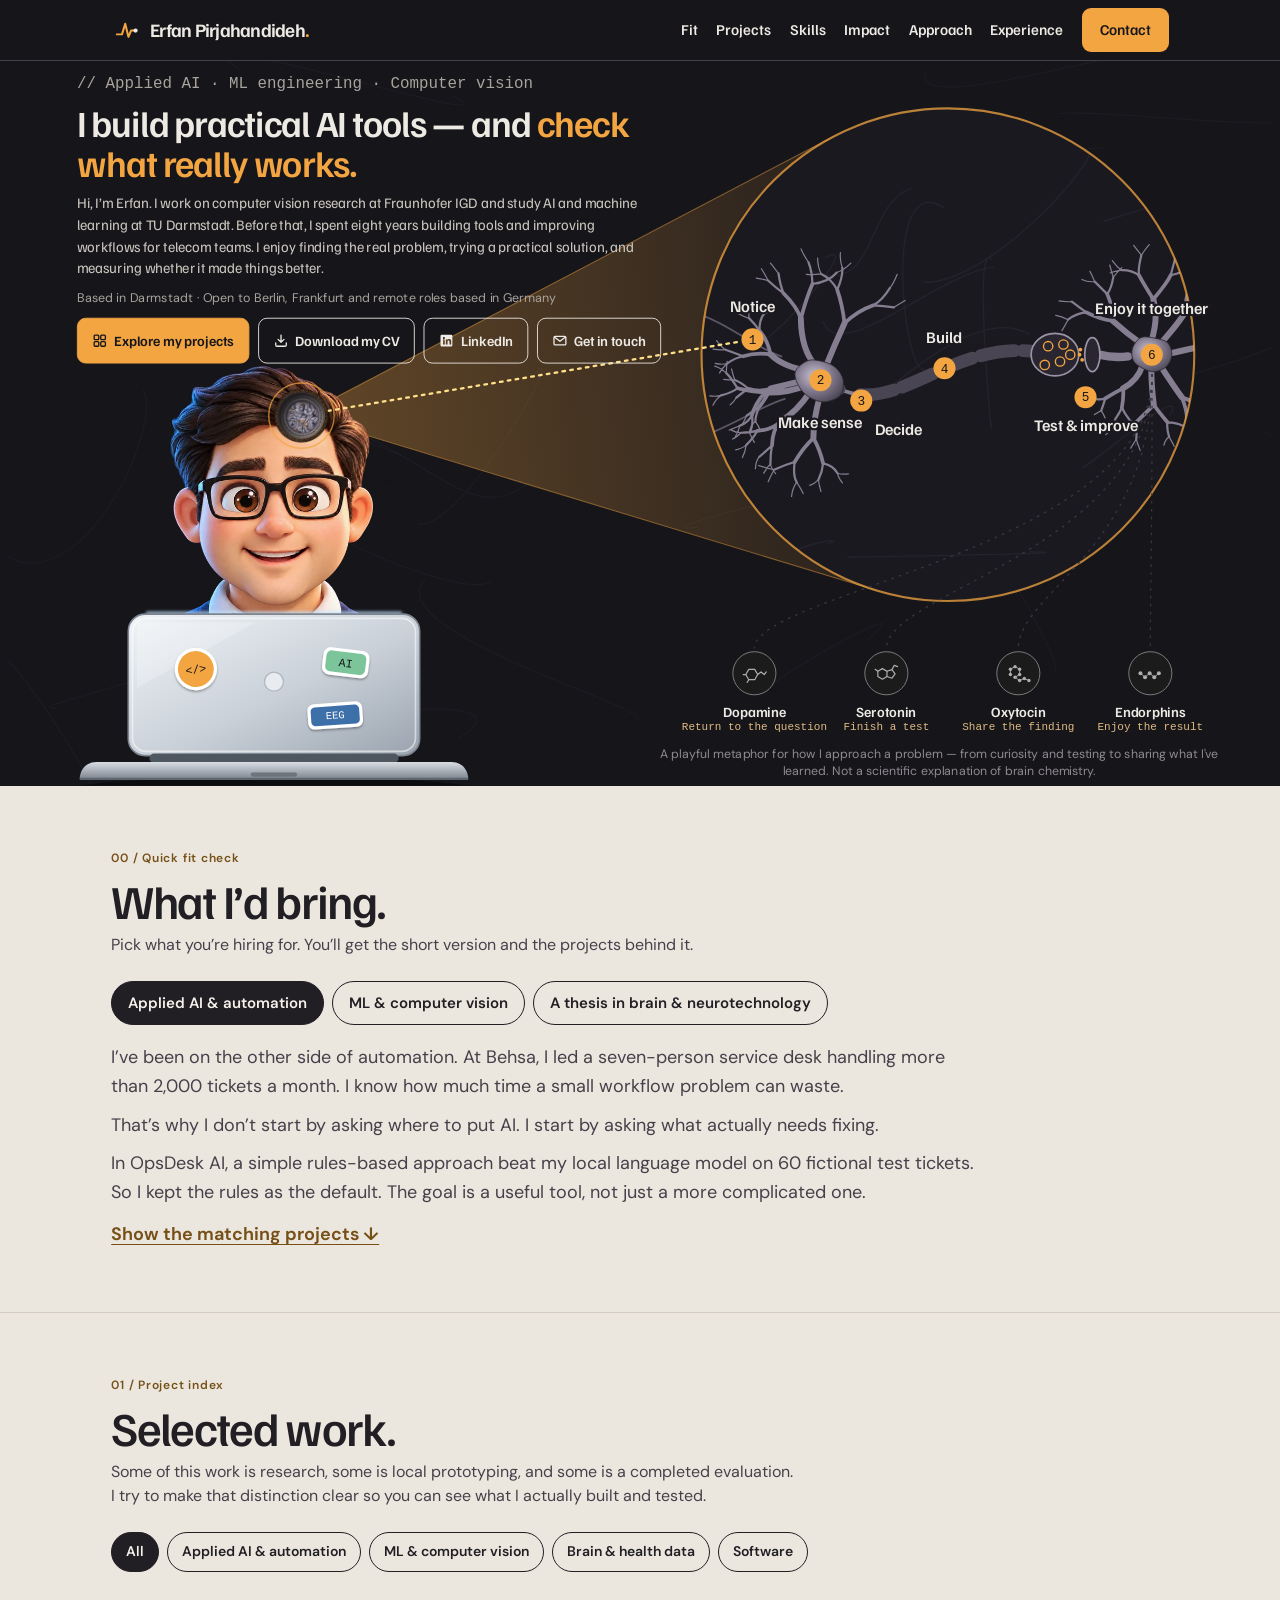
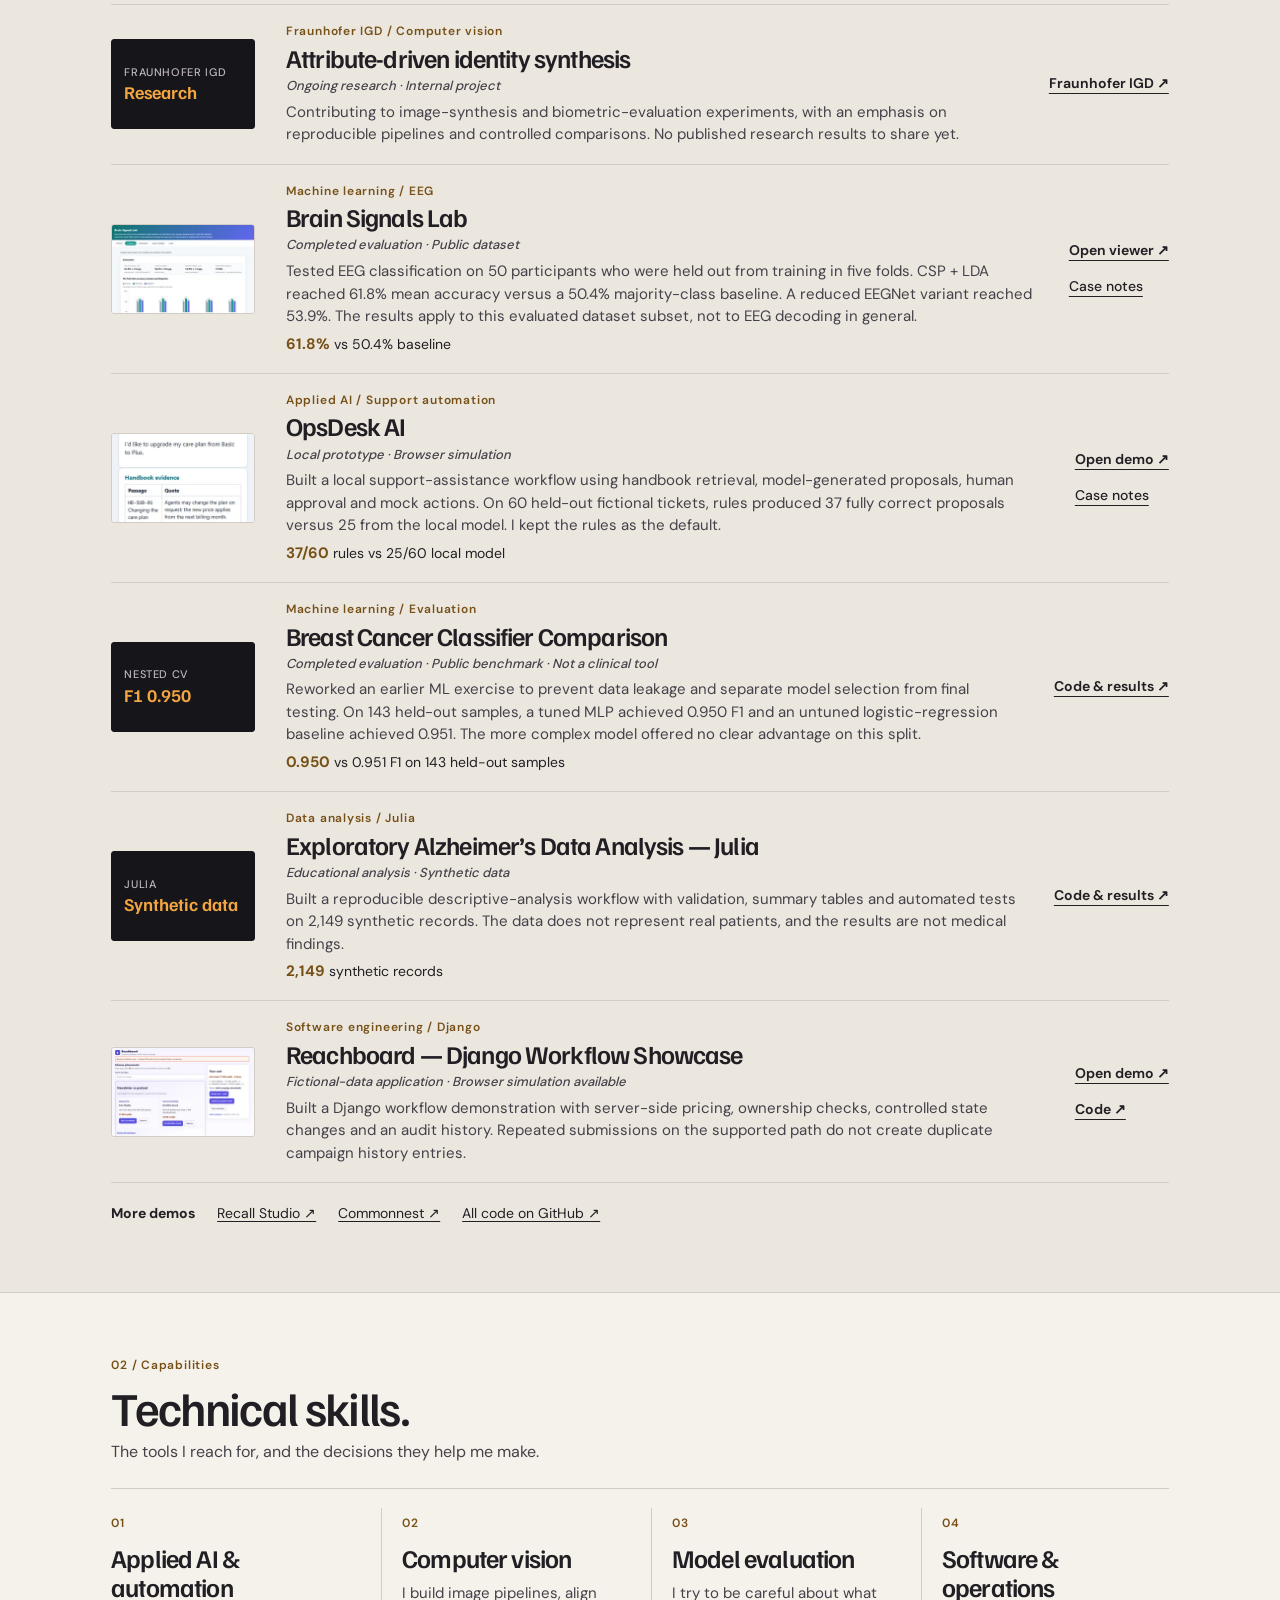
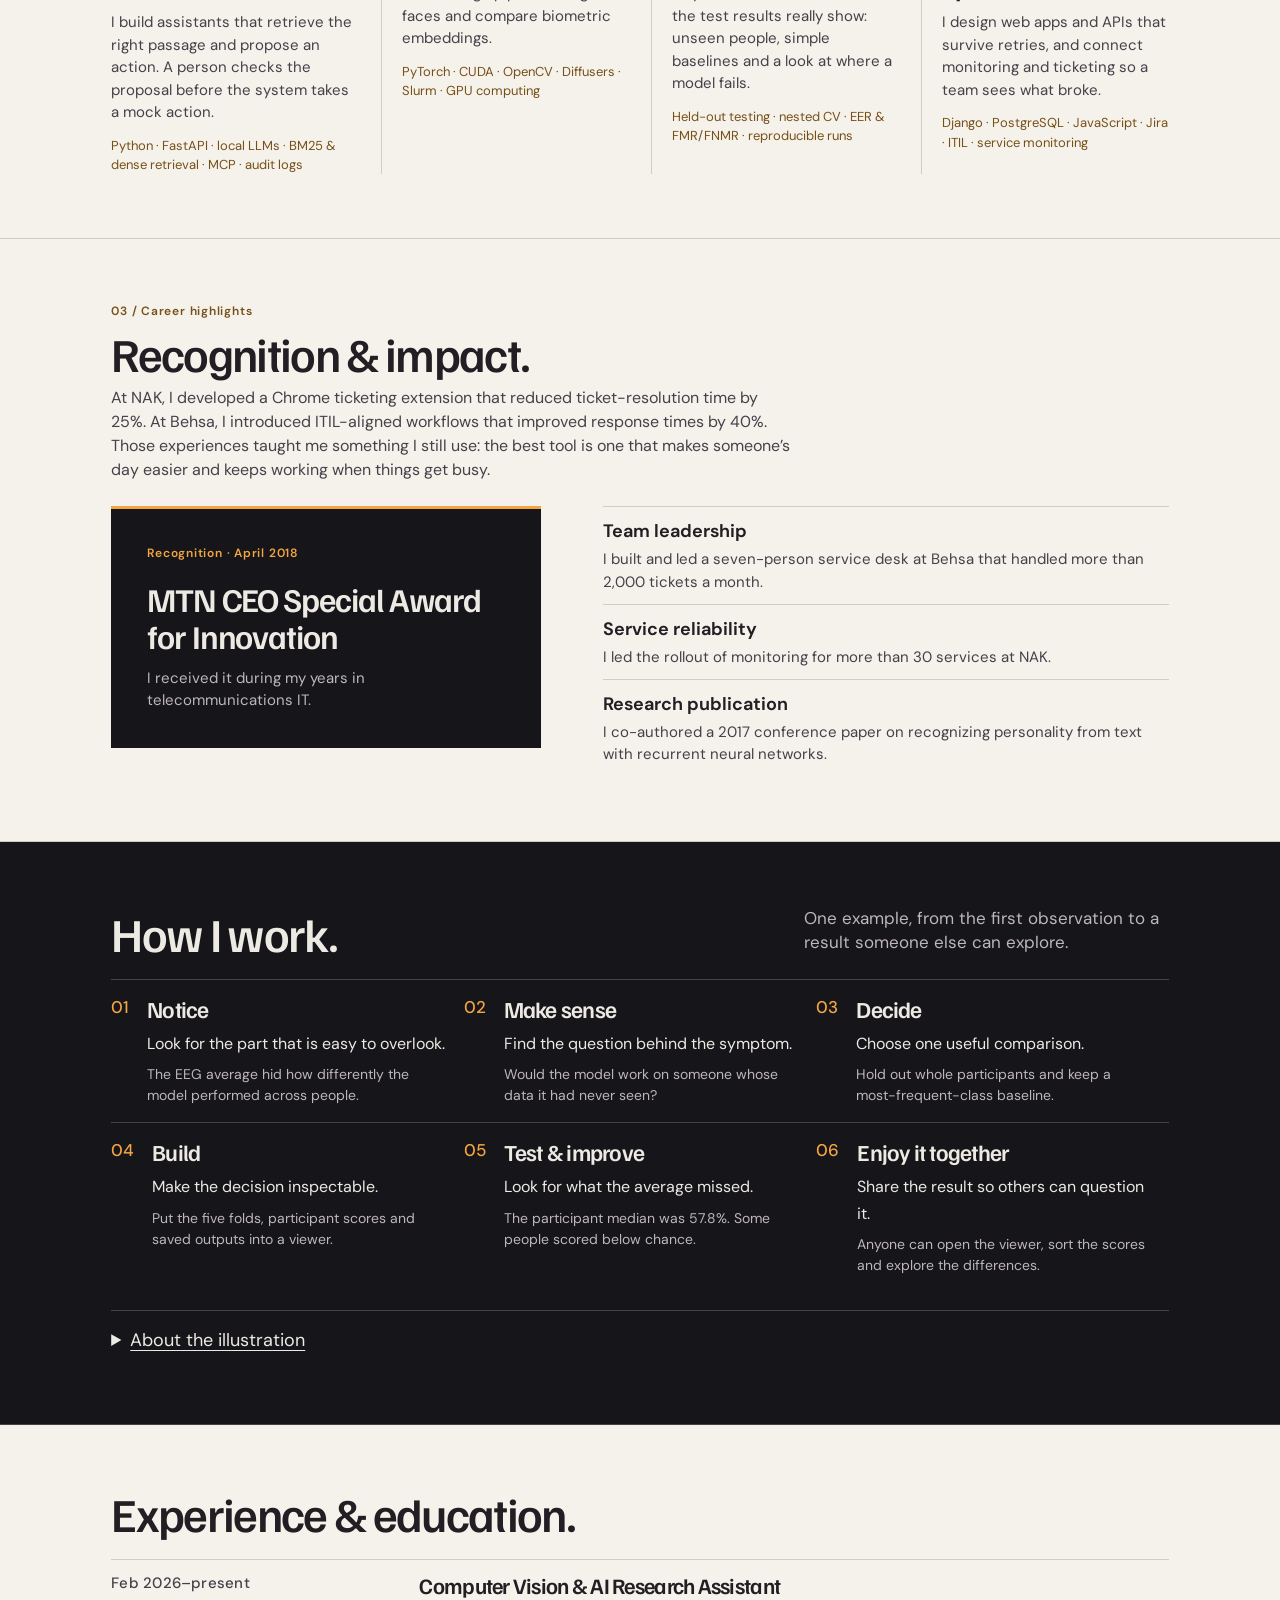
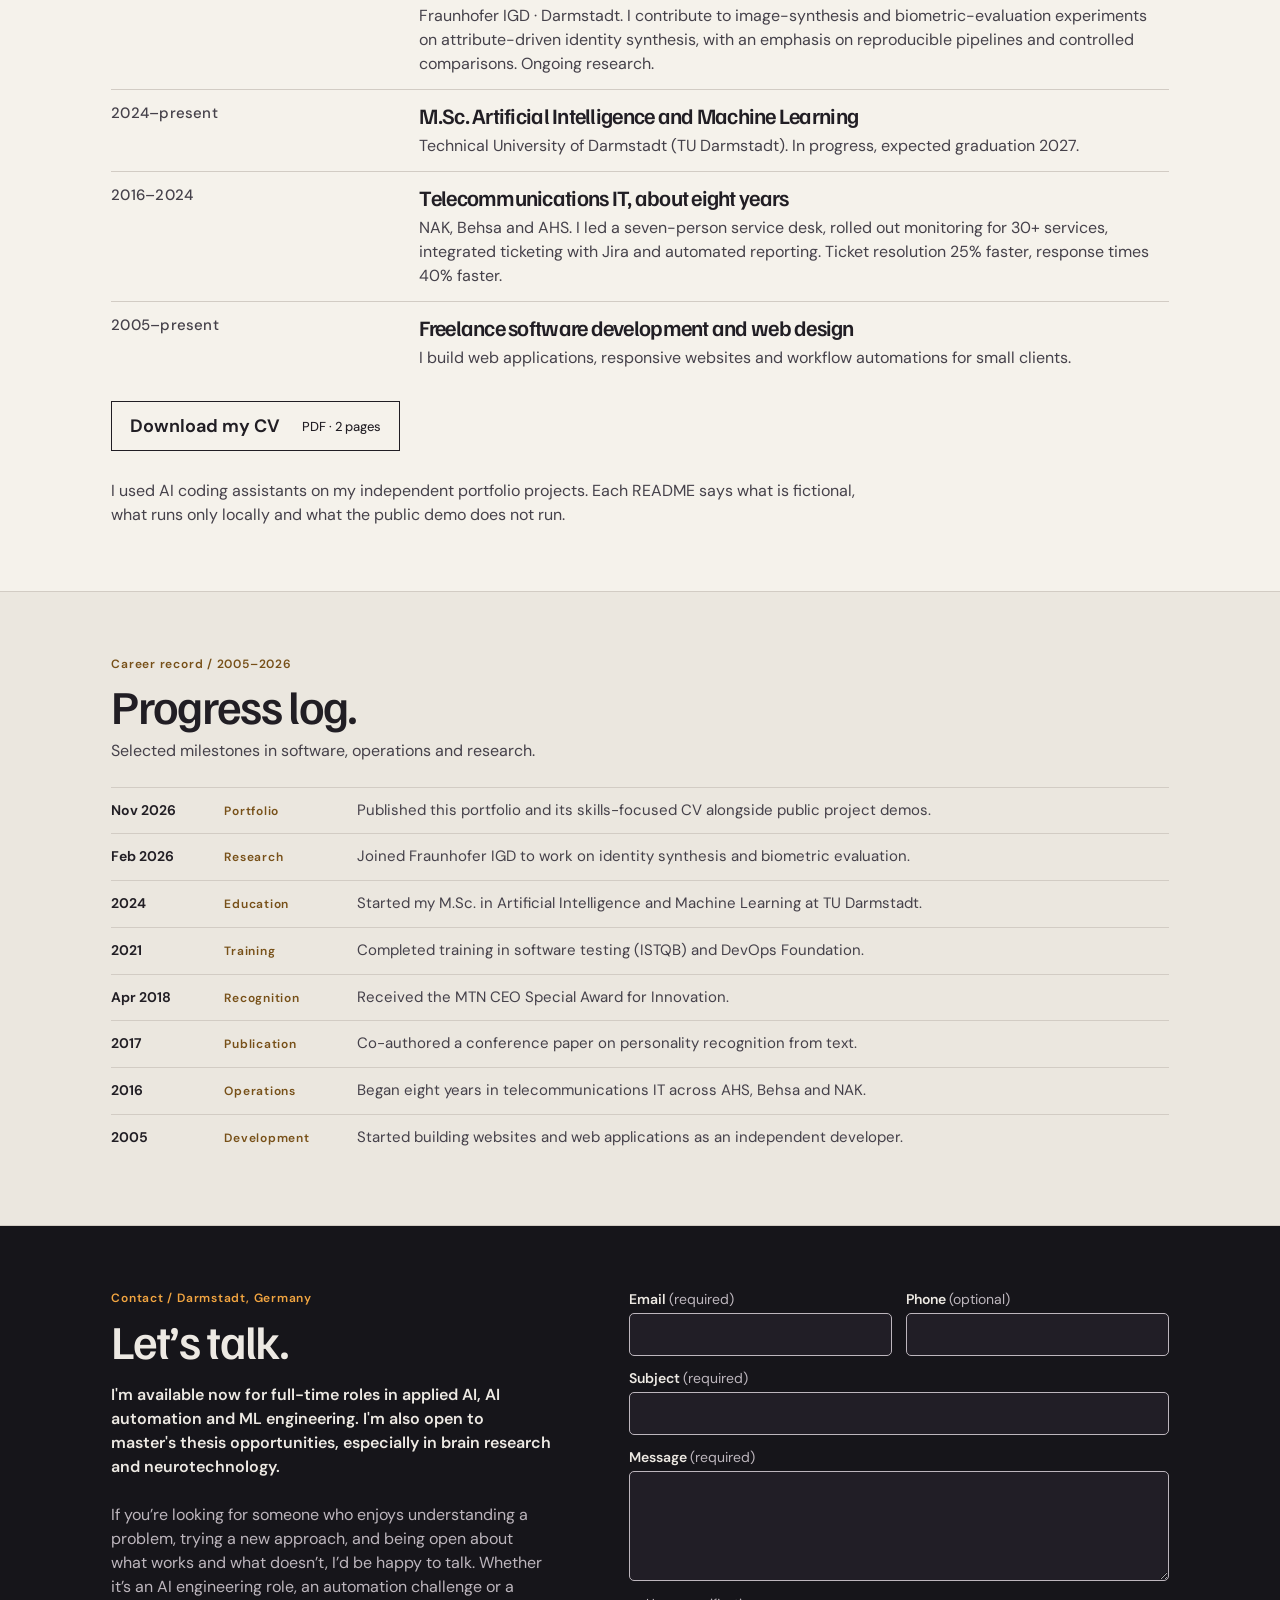
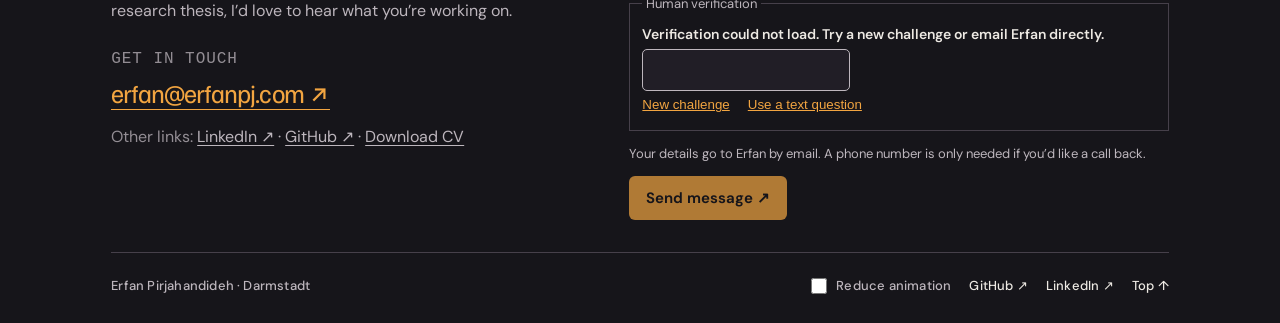
==== commit 6ccf7b9a: "Hero v3 final: readable phone intro, full-size artwork on short phones, beam above the portrait, sca" ====
--- a/site/index.html
+++ b/site/index.html
@@ -61,7 +61,7 @@
 <radialGradient id="bulb4" cx="50%" cy="30%" r="80%"><stop offset="0" stop-color="#3D3846"></stop><stop offset="1" stop-color="#25222B"></stop></radialGradient>
 <linearGradient id="post4" x1="0" y1="0" x2="0" y2="1"><stop offset="0" stop-color="#34303B"></stop><stop offset="1" stop-color="#211F26"></stop></linearGradient>
 <clipPath id="lens4"><circle cx="1000" cy="350" r="220"></circle></clipPath>
-</defs><path d="M0.1,639.0 C85.3,687.5 177.9,495.2 155.6,449.7 M1196.4,135.9 C1256.9,128.8 1539.7,173.3 1500.7,119.3 M1043.9,90.1 C1029.4,150.0 1404.8,14.0 1373.5,70.6 M0.2,765.1 C-18.2,711.2 151.0,963.7 84.2,906.5 M593.1,555.3 C538.0,602.0 489.5,540.1 412.8,505.2 M304.6,695.8 C298.5,758.1 -1.3,812.1 56.5,811.9 M785.1,606.0 C703.3,616.3 1000.9,534.3 966.8,581.2 M467.6,602.6 C519.7,610.8 642.8,383.0 600.4,432.4 M1189.9,379.5 C1154.1,443.8 1018.0,475.5 1016.1,406.4 M867.0,791.7 C813.5,812.8 1059.2,665.3 979.3,733.5 M1096.7,566.8 C1054.2,522.5 1205.6,758.6 1191.4,768.3 M1429.9,496.3 C1442.5,520.5 1815.9,608.0 1779.0,538.3 M514.2,845.7 C611.1,787.3 332.9,819.3 286.1,844.7 M1437.6,388.4 C1527.2,385.6 1208.6,479.1 1224.6,447.3 M301.8,521.6 C217.2,558.8 509.3,694.9 551.1,667.5 M263.3,512.7 C233.2,474.6 420.0,492.0 481.5,545.4 M506.4,115.2 C597.2,165.3 169.2,22.5 266.1,86.9 M715.2,826.1 C749.4,815.0 421.5,725.9 475.5,666.3 M1127.5,282.6 C1083.0,261.7 1153.6,174.2 1247.2,175.0 M919.3,537.2 C948.7,532.4 941.0,616.1 1024.7,624.5 " fill="none" stroke="#1E1C23" stroke-width="1.2" stroke-linecap="round"></path><defs><linearGradient id="cg" class="d-cone-grad" gradientUnits="userSpaceOnUse" x1="335.2" y1="479.2" x2="1070" y2="410"><stop offset="0" stop-color="#F2A541" stop-opacity=".35"></stop><stop offset="1" stop-color="#F2A541" stop-opacity=".04"></stop></linearGradient></defs><path class="d-cone" d="M335.2,479.2 L940,162 L988.5,677.9 Z" fill="url(#cg)"></path><path class="d-cone-edge" d="M940,162 L335.2,479.2 L988.5,677.9" fill="none" stroke="#F2A541" stroke-width="1.2" opacity=".45"></path><g class="d-lens" transform="translate(780.3,120.3) scale(0.9655)"><defs><radialGradient id="warmHero1" cx="62%" cy="50%" r="60%"><stop offset="0" stop-color="#F2A541" stop-opacity=".22"></stop><stop offset="1" stop-color="#F2A541" stop-opacity="0"></stop></radialGradient><clipPath id="scHero1"><circle cx="300" cy="300" r="290"></circle></clipPath></defs><circle cx="300" cy="300" r="290" fill="#1B1920"></circle><g clip-path="url(#scHero1)"><circle class="A warm" cx="300" cy="300" r="290" fill="url(#warmHero1)"></circle><path d="M0.1,46.6 C3.3,86.9 -175.0,34.9 -166.7,98.6 M34.9,585.3 C86.9,525.3 190.6,511.4 159.1,522.5 M483.4,143.2 C571.8,113.8 552.5,129.8 600.9,81.7 M138.7,200.9 C217.9,234.0 201.0,122.3 257.0,104.3 M81.6,282.8 C104.0,275.7 200.6,161.1 156.2,185.5 M394.9,275.4 C334.3,240.9 232.8,340.3 216.7,350.6 M272.4,317.3 C246.6,320.3 222.5,79.5 295.0,126.9 M49.2,496.4 C-41.9,516.0 81.6,734.6 180.6,680.0 M351.5,188.0 C327.7,158.0 355.0,436.4 350.6,379.2 M353.7,197.0 C287.8,204.4 174.3,313.8 152.9,261.1 M397.4,531.8 C480.5,534.0 247.0,536.7 182.4,538.4 M589.9,327.4 C666.2,385.1 587.5,437.2 622.6,475.6 M464.7,52.1 C496.0,52.9 351.7,218.5 271.0,214.6 M459.2,432.8 C472.8,426.2 585.0,328.5 561.8,370.9 " fill="none" stroke="#24222A" stroke-width="1.6" stroke-linecap="round"></path><path d="M0,250 C40,262 70,290 104,302 M0,400 C40,388 80,360 108,352" fill="none" stroke="#5D5767" stroke-width="2" stroke-linecap="round"></path><g fill="none" stroke="#857E90" stroke-linecap="round"><path d="M131.6,330.0 Q109.7,335.6 91.4,339.7 M135.3,319.0 Q106.1,314.4 91.2,299.6 M144.1,312.6 Q127.5,294.5 126.9,257.6 M137.7,343.7 Q122.3,367.1 103.1,378.3 M132.7,336.2 Q112.9,345.1 84.6,344.5 M149.5,348.4 Q141.5,376.6 141.7,398.1 M156.7,312.9 Q166.5,288.5 178.3,262.9 M539.5,284.0 Q548.3,255.7 541.8,234.7 M549.9,287.5 Q572.8,261.6 579.5,249.5 M556.0,300.0 Q576.4,295.0 605.1,288.9 M549.9,312.5 Q566.3,337.7 575.4,350.2 M539.5,316.0 Q539.3,334.8 542.4,359.0 M529.3,288.1 Q510.1,274.8 494.1,260.2 M529.3,311.9 Q523.6,330.2 506.1,339.6 " stroke-width="7"></path><path d="M91.4,339.7 Q85.8,351.5 78.2,361.1 M91.4,339.7 Q79.3,344.5 64.8,340.1 M91.2,299.6 Q73.6,297.3 59.2,301.8 M91.2,299.6 Q87.9,282.9 78.2,271.8 M126.9,257.6 Q122.5,243.7 106.7,227.9 M126.9,257.6 Q133.7,232.3 140.5,216.8 M103.1,378.3 Q93.4,387.9 92.9,407.1 M103.1,378.3 Q94.0,388.3 75.6,389.6 M84.6,344.5 Q73.2,357.3 69.4,371.0 M84.6,344.5 Q70.6,344.0 52.3,339.5 M141.7,398.1 Q149.4,411.9 153.1,427.9 M141.7,398.1 Q129.5,409.3 119.6,426.3 M178.3,262.9 Q176.0,242.0 169.7,223.4 M178.3,262.9 Q194.7,247.9 212.3,241.9 M541.8,234.7 Q530.8,217.3 524.9,206.3 M541.8,234.7 Q557.9,215.9 562.2,206.5 M579.5,249.5 Q578.7,235.5 586.3,216.1 M579.5,249.5 Q594.3,246.0 609.7,230.1 M605.1,288.9 Q615.5,275.1 632.2,271.8 M605.1,288.9 Q621.4,291.5 636.5,294.3 M575.4,350.2 Q590.9,355.0 601.2,365.6 M575.4,350.2 Q582.8,368.9 580.9,378.3 M542.4,359.0 Q547.6,366.7 558.5,379.6 M542.4,359.0 Q532.6,368.8 520.3,380.7 M494.1,260.2 Q478.6,258.2 462.9,250.2 M494.1,260.2 Q495.2,246.4 487.6,228.7 M506.1,339.6 Q507.3,348.3 504.8,362.2 M506.1,339.6 Q496.8,344.2 485.3,351.4 " stroke-width="4.4"></path><path d="M78.2,361.1 Q73.3,371.7 73.4,378.5 M78.2,361.1 Q71.0,365.8 63.1,371.8 M64.8,340.1 Q59.9,343.4 51.0,350.4 M64.8,340.1 Q59.2,334.1 49.2,329.8 M59.2,301.8 Q50.3,303.2 40.0,310.4 M59.2,301.8 Q49.3,298.1 38.3,294.1 M78.2,271.8 Q72.8,263.5 66.1,257.2 M78.2,271.8 Q78.0,258.5 83.4,252.2 M106.7,227.9 Q96.7,220.7 88.6,213.0 M106.7,227.9 Q102.5,218.3 100.6,204.4 M140.5,216.8 Q140.3,202.6 135.9,191.2 M140.5,216.8 Q159.8,214.5 169.2,203.3 M92.9,407.1 Q91.0,416.7 91.1,428.7 M92.9,407.1 Q83.2,415.6 78.1,420.1 M75.6,389.6 Q71.6,397.7 62.5,406.5 M75.6,389.6 Q68.0,391.2 56.4,391.9 M69.4,371.0 Q71.2,384.7 66.3,391.6 M69.4,371.0 Q65.4,379.7 54.9,383.7 M52.3,339.5 Q46.3,344.6 33.1,347.9 M52.3,339.5 Q44.9,327.2 39.2,321.7 M153.1,427.9 Q164.8,430.2 170.1,439.6 M153.1,427.9 Q152.2,437.5 147.7,447.0 M119.6,426.3 Q117.4,441.9 122.0,450.0 M119.6,426.3 Q108.2,429.5 95.4,435.4 M169.7,223.4 Q162.1,209.9 150.8,204.9 M169.7,223.4 Q176.4,208.6 175.7,197.8 M212.3,241.9 Q222.8,236.1 231.8,221.4 M212.3,241.9 Q223.7,242.5 236.5,244.2 M524.9,206.3 Q515.5,200.0 504.2,200.5 M524.9,206.3 Q523.8,198.3 527.7,182.9 M562.2,206.5 Q564.4,198.8 568.0,184.7 M562.2,206.5 Q576.5,203.1 585.8,197.8 M586.3,216.1 Q583.3,204.3 576.3,192.9 M586.3,216.1 Q588.5,208.3 597.2,197.5 M609.7,230.1 Q619.6,218.5 622.6,209.8 M609.7,230.1 Q620.8,229.9 634.1,231.6 M632.2,271.8 Q639.0,264.6 647.8,254.4 M632.2,271.8 Q643.7,269.9 653.9,269.7 M636.5,294.3 Q645.7,290.0 657.4,290.6 M636.5,294.3 Q641.4,300.3 653.8,309.4 M601.2,365.6 Q610.6,362.6 620.7,366.3 M601.2,365.6 Q607.3,373.4 607.6,385.6 M580.9,378.3 Q583.6,386.8 591.1,392.5 M580.9,378.3 Q577.0,386.3 575.6,396.9 M558.5,379.6 Q569.6,380.1 575.7,383.3 M558.5,379.6 Q557.2,385.7 560.4,396.7 M520.3,380.7 Q522.9,387.6 521.7,399.5 M520.3,380.7 Q512.0,379.7 499.3,385.2 M462.9,250.2 Q451.2,251.1 441.4,258.8 M462.9,250.2 Q454.1,244.0 445.9,237.6 M487.6,228.7 Q480.0,221.2 472.8,214.0 M487.6,228.7 Q492.6,221.7 494.7,208.7 M504.8,362.2 Q507.9,369.3 513.5,376.3 M504.8,362.2 Q502.7,367.4 497.0,375.9 M485.3,351.4 Q482.6,360.1 480.5,365.8 M485.3,351.4 Q478.6,354.0 468.9,351.2 " stroke-width="2.6"></path><path d="M73.4,378.5 Q77.5,384.0 79.0,389.2 M73.4,378.5 Q68.5,381.8 67.0,388.9 M63.1,371.8 Q60.7,376.8 57.2,383.4 M51.0,350.4 Q47.8,356.2 43.7,359.0 M49.2,329.8 Q41.1,329.5 36.1,329.0 M49.2,329.8 Q47.2,325.4 45.3,316.8 M40.0,310.4 Q34.6,315.7 31.2,321.4 M40.0,310.4 Q33.9,312.2 26.2,310.3 M38.3,294.1 Q30.7,294.7 23.6,293.5 M38.3,294.1 Q33.4,291.2 27.7,283.4 M66.1,257.2 Q59.5,255.4 53.1,251.6 M66.1,257.2 Q65.1,251.8 66.3,243.7 M83.4,252.2 Q80.9,248.1 79.1,239.5 M83.4,252.2 Q90.3,249.9 95.7,244.4 M88.6,213.0 Q84.0,211.2 74.4,209.8 M88.6,213.0 Q84.0,204.4 80.5,198.8 M100.6,204.4 Q94.6,196.2 91.1,192.1 M135.9,191.2 Q129.8,182.1 127.1,175.4 M169.2,203.3 Q177.7,200.3 185.8,192.2 M91.1,428.7 Q91.9,433.6 97.2,440.1 M91.1,428.7 Q87.3,432.2 83.2,439.4 M78.1,420.1 Q73.8,425.3 73.4,434.1 M62.5,406.5 Q61.6,414.3 58.1,421.1 M62.5,406.5 Q58.4,410.2 50.2,412.1 M56.4,391.9 Q51.0,397.6 46.4,399.3 M56.4,391.9 Q49.9,391.6 45.1,388.8 M66.3,391.6 Q68.7,397.1 72.1,403.2 M54.9,383.7 Q53.1,391.5 49.9,396.2 M54.9,383.7 Q51.1,385.3 42.6,388.8 M33.1,347.9 Q27.3,351.4 23.4,359.4 M33.1,347.9 Q28.5,349.5 19.7,348.5 M39.2,321.7 Q32.8,315.5 25.5,313.4 M39.2,321.7 Q39.1,315.6 40.2,307.7 M170.1,439.6 Q174.4,441.3 183.0,440.2 M170.1,439.6 Q170.9,444.8 175.9,450.9 M147.7,447.0 Q147.9,452.0 150.6,461.0 M147.7,447.0 Q143.0,452.0 137.3,453.9 M122.0,450.0 Q125.7,455.4 129.7,463.5 M122.0,450.0 Q116.7,457.7 116.0,466.8 M95.4,435.4 Q90.7,444.0 88.4,449.5 M95.4,435.4 Q89.5,434.4 76.9,430.5 M150.8,204.9 Q141.3,206.4 133.4,205.5 M150.8,204.9 Q146.9,197.4 146.6,186.2 M175.7,197.8 Q172.5,188.3 173.5,179.9 M231.8,221.4 Q236.1,216.0 240.2,205.5 M236.5,244.2 Q240.9,241.5 249.6,236.1 M504.2,200.5 Q496.1,201.9 491.2,203.6 M504.2,200.5 Q498.7,196.5 493.5,189.3 M527.7,182.9 Q522.4,175.9 518.7,171.2 M527.7,182.9 Q533.7,174.0 537.1,170.5 M568.0,184.7 Q563.1,177.2 563.2,169.9 M585.8,197.8 Q591.6,191.3 595.9,185.8 M585.8,197.8 Q593.4,199.5 603.2,202.0 M576.3,192.9 Q571.9,188.5 567.6,178.9 M576.3,192.9 Q575.0,186.3 576.5,176.5 M597.2,197.5 Q599.5,188.7 599.7,183.1 M597.2,197.5 Q603.8,195.2 608.6,190.1 M622.6,209.8 Q623.3,198.8 624.3,192.3 M634.1,231.6 Q643.3,227.9 647.4,224.0 M634.1,231.6 Q643.8,238.1 649.7,240.8 M647.8,254.4 Q651.5,248.8 657.1,240.8 M647.8,254.4 Q656.8,254.3 661.8,250.0 M653.9,269.7 Q660.8,266.9 666.4,263.5 M653.9,269.7 Q662.1,272.7 668.3,274.0 M657.4,290.6 Q661.2,287.5 669.6,285.1 M657.4,290.6 Q662.6,290.4 670.2,294.5 M653.8,309.4 Q660.0,308.9 670.9,310.1 M653.8,309.4 Q654.2,315.2 658.7,322.8 M620.7,366.3 Q625.9,361.4 630.6,357.0 M620.7,366.3 Q625.8,367.2 631.9,371.4 M607.6,385.6 Q613.0,389.7 616.5,398.5 M607.6,385.6 Q602.6,389.9 602.2,397.4 M591.1,392.5 Q593.8,394.3 600.5,399.2 M575.6,396.9 Q575.4,403.5 579.0,409.0 M575.7,383.3 Q582.5,384.5 587.0,383.4 M560.4,396.7 Q564.5,403.6 566.4,407.9 M560.4,396.7 Q556.0,399.9 554.2,406.6 M521.7,399.5 Q523.2,404.1 526.3,412.6 M521.7,399.5 Q519.7,402.7 515.2,410.0 M499.3,385.2 Q493.1,387.2 485.9,394.1 M441.4,258.8 Q439.3,263.0 434.2,271.7 M441.4,258.8 Q433.8,254.6 426.9,253.8 M445.9,237.6 Q435.8,237.9 430.8,236.7 M472.8,214.0 Q464.3,214.8 457.7,211.4 M472.8,214.0 Q471.3,210.0 467.2,201.7 M494.7,208.7 Q492.8,203.4 490.5,194.4 M494.7,208.7 Q499.7,202.6 504.7,197.5 M513.5,376.3 Q518.7,378.5 520.4,384.0 M497.0,375.9 Q495.4,380.8 494.8,385.9 M480.5,365.8 Q484.1,371.5 485.0,374.5 M480.5,365.8 Q476.8,367.9 472.5,370.5 M468.9,351.2 Q466.2,354.6 460.1,357.6 M468.9,351.2 Q462.7,346.4 458.7,344.7 " stroke-width="1.4"></path></g><path d="M172,340 C240,372 300,286 400,296" fill="none" stroke="#857E90" stroke-width="4.5" stroke-linecap="round"></path><path d="M172,340 C240,372 300,286 400,296" fill="none" stroke="#4A4553" stroke-width="15" stroke-linecap="round" stroke-dasharray="0 26 40 10 40 10 40 10 40 10 40 400"></path><path d="M512,302 C496,304 486,302 478,300" stroke="#857E90" stroke-width="10" stroke-linecap="round" fill="none"></path><ellipse cx="470" cy="300" rx="9" ry="20" fill="#2A2631" stroke="#9A93A5" stroke-width="2"></ellipse><ellipse cx="426" cy="300" rx="28" ry="25" fill="#2A2631" stroke="#9A93A5" stroke-width="2"></ellipse><g fill="#2A2631" stroke="#F2A541" stroke-width="1.6"><circle cx="418" cy="290" r="5.5"></circle><circle cx="432" cy="308" r="5.5"></circle><circle cx="414" cy="312" r="5.5"></circle><circle cx="436" cy="288" r="5.5"></circle><circle cx="444" cy="300" r="5.5"></circle></g><g fill="#F2A541"><circle class="nt" cx="456" cy="294" r="2.2"></circle><circle class="nt" cx="458" cy="306" r="2.2" style="animation-delay: .9s"></circle><circle class="nt" cx="455" cy="300" r="2.2" style="animation-delay: 1.8s"></circle></g><circle class="A k1" cx="453" cy="300" r="7" fill="#F2A541" opacity="0"></circle><rect class="A k2" x="444" y="291" width="16" height="18" rx="3" fill="#F2A541" opacity="0"></rect><path class="A k3" d="M444,296 L453,296 L453,291 L460,300 L453,309 L453,304 L444,304 Z" fill="#7BC59A" opacity="0"></path><g font-family="JetBrains Mono, monospace" font-size="24" font-weight="500" text-anchor="middle"><text class="A m1" x="458" y="262" fill="#E07A6E">✕</text><text class="A m2" x="458" y="262" fill="#E07A6E">✕</text><text class="A m3" x="458" y="262" fill="#7BC59A">✓</text></g><circle class="A bglow" cx="540" cy="300" r="56" fill="#F2A541" style="filter: blur(12px)"></circle><path d="M176.8,330.0 C177.6,335.4 176.9,343.7 173.3,348.0 C169.6,352.2 160.9,355.2 154.9,355.6 C148.9,356.0 142.2,353.2 137.3,350.3 C132.3,347.4 128.0,343.4 125.2,338.3 C122.3,333.3 118.6,325.3 120.3,320.1 C122.1,314.8 129.9,308.9 135.5,306.9 C141.2,305.0 148.7,306.9 154.1,308.4 C159.6,309.9 164.7,312.2 168.4,315.8 C172.2,319.4 175.9,324.6 176.8,330.0 Z" fill="url(#soma4)" stroke="#2A2730" stroke-width="1"></path><path d="M563.7,300.0 C563.5,304.6 560.9,310.2 557.6,313.6 C554.3,316.9 548.5,319.6 543.8,320.0 C539.2,320.5 534.0,318.5 529.8,316.3 C525.5,314.2 520.5,311.2 518.4,307.2 C516.3,303.2 515.8,297.0 517.2,292.4 C518.7,287.8 522.9,281.7 527.3,279.7 C531.7,277.8 538.5,279.6 543.7,280.6 C548.9,281.6 555.2,282.5 558.5,285.7 C561.8,289.0 563.9,295.4 563.7,300.0 Z" fill="url(#soma4)" stroke="#2A2730" stroke-width="1"></path><path class="A pA" pathLength="1000" fill="none" stroke="#F2A541" stroke-width="5" stroke-linecap="round" d="M0,400 C40,388 80,360 108,352 L150,330 L172,340 C240,372 300,286 400,296 L426,300"></path><path class="A pB" pathLength="1000" fill="none" stroke="#7BC59A" stroke-width="5" stroke-linecap="round" d="M470,300 L540,300 C560,300 580,290 600,280"></path><g fill="none" stroke="#7BC59A" stroke-width="3"><circle class="A burst" cx="462" cy="300" r="26"></circle><circle class="A burst" cx="540" cy="300" r="30" style="animation-delay: .4s"></circle></g><circle class="A cf" cx="540" cy="300" r="2.4" fill="#7BC59A" style="--dx: 70px; --dy: 0px"></circle><circle class="A cf" cx="540" cy="300" r="3" fill="#F2A541" style="--dx: 57px; --dy: 41px"></circle><circle class="A cf" cx="540" cy="300" r="2.4" fill="#F2A541" style="--dx: 22px; --dy: 67px"></circle><circle class="A cf" cx="540" cy="300" r="3" fill="#7BC59A" style="--dx: -22px; --dy: 67px"></circle><circle class="A cf" cx="540" cy="300" r="2.4" fill="#F2A541" style="--dx: -57px; --dy: 41px"></circle><circle class="A cf" cx="540" cy="300" r="3" fill="#F2A541" style="--dx: -70px; --dy: 0px"></circle><circle class="A cf" cx="540" cy="300" r="2.4" fill="#7BC59A" style="--dx: -57px; --dy: -41px"></circle><circle class="A cf" cx="540" cy="300" r="3" fill="#F2A541" style="--dx: -22px; --dy: -67px"></circle><circle class="A cf" cx="540" cy="300" r="2.4" fill="#F2A541" style="--dx: 22px; --dy: -67px"></circle><circle class="A cf" cx="540" cy="300" r="3" fill="#7BC59A" style="--dx: 57px; --dy: -41px"></circle></g><circle cx="300" cy="300" r="290" fill="none" stroke="#F2A541" stroke-width="2.5" opacity=".75"></circle><circle class="A okring" cx="300" cy="300" r="293" fill="none" stroke="#7BC59A" stroke-width="6"></circle><g fill="none" stroke="#F2A541" stroke-width="3"><circle class="A pr0" cx="70" cy="282" r="24"></circle><circle class="A pr1" cx="150" cy="330" r="24"></circle><circle class="A pr2" cx="198" cy="354" r="24"></circle><circle class="A pr3" cx="296" cy="316" r="24"></circle><circle class="A pr4" cx="462" cy="350" r="24"></circle><circle class="A pr5" cx="540" cy="300" r="24"></circle></g><g font-family="JetBrains Mono, monospace" font-size="15" text-anchor="middle"><circle class="A pin0" cx="70" cy="282" r="13" fill="#F2A541"></circle><text class="A pt0" x="70" y="287" fill="#16151A">1</text><circle class="A pin1" cx="150" cy="330" r="13" fill="#F2A541"></circle><text class="A pt1" x="150" y="335" fill="#16151A">2</text><circle class="A pin2" cx="198" cy="354" r="13" fill="#F2A541"></circle><text class="A pt2" x="198" y="359" fill="#16151A">3</text><circle class="A pin3" cx="296" cy="316" r="13" fill="#F2A541"></circle><text class="A pt3" x="296" y="321" fill="#16151A">4</text><circle class="A pin4" cx="462" cy="350" r="13" fill="#F2A541"></circle><text class="A pt4" x="462" y="355" fill="#16151A">5</text><circle class="A pin5" cx="540" cy="300" r="13" fill="#F2A541"></circle><text class="A pt5" x="540" y="305" fill="#16151A">6</text></g><g font-family="Familjen Grotesk, sans-serif" font-size="19" font-weight="600"><text class="A lb0" x="70" y="250" text-anchor="middle" fill="#EDE9E3" stroke="#1B1920" stroke-width="5" paint-order="stroke">Notice</text><text class="A lb1" x="150" y="386" text-anchor="middle" fill="#EDE9E3" stroke="#1B1920" stroke-width="5" paint-order="stroke">Make sense</text><text class="A lb2" x="214" y="394" text-anchor="start" fill="#EDE9E3" stroke="#1B1920" stroke-width="5" paint-order="stroke">Decide</text><text class="A lb3" x="296" y="286" text-anchor="middle" fill="#EDE9E3" stroke="#1B1920" stroke-width="5" paint-order="stroke">Build</text><text class="A lb4" x="462" y="390" text-anchor="middle" fill="#EDE9E3" stroke="#1B1920" stroke-width="5" paint-order="stroke">Test &amp; improve</text><text class="A lb5" x="540" y="252" text-anchor="middle" fill="#EDE9E3" stroke="#1B1920" stroke-width="5" paint-order="stroke">Enjoy it together</text></g></g><path class="d-beam beam" d="M335.2,479.2 L835.5,394.7"></path></svg>
+</defs><path d="M0.1,639.0 C85.3,687.5 177.9,495.2 155.6,449.7 M1196.4,135.9 C1256.9,128.8 1539.7,173.3 1500.7,119.3 M1043.9,90.1 C1029.4,150.0 1404.8,14.0 1373.5,70.6 M0.2,765.1 C-18.2,711.2 151.0,963.7 84.2,906.5 M593.1,555.3 C538.0,602.0 489.5,540.1 412.8,505.2 M304.6,695.8 C298.5,758.1 -1.3,812.1 56.5,811.9 M785.1,606.0 C703.3,616.3 1000.9,534.3 966.8,581.2 M467.6,602.6 C519.7,610.8 642.8,383.0 600.4,432.4 M1189.9,379.5 C1154.1,443.8 1018.0,475.5 1016.1,406.4 M867.0,791.7 C813.5,812.8 1059.2,665.3 979.3,733.5 M1096.7,566.8 C1054.2,522.5 1205.6,758.6 1191.4,768.3 M1429.9,496.3 C1442.5,520.5 1815.9,608.0 1779.0,538.3 M514.2,845.7 C611.1,787.3 332.9,819.3 286.1,844.7 M1437.6,388.4 C1527.2,385.6 1208.6,479.1 1224.6,447.3 M301.8,521.6 C217.2,558.8 509.3,694.9 551.1,667.5 M263.3,512.7 C233.2,474.6 420.0,492.0 481.5,545.4 M506.4,115.2 C597.2,165.3 169.2,22.5 266.1,86.9 M715.2,826.1 C749.4,815.0 421.5,725.9 475.5,666.3 M1127.5,282.6 C1083.0,261.7 1153.6,174.2 1247.2,175.0 M919.3,537.2 C948.7,532.4 941.0,616.1 1024.7,624.5 " fill="none" stroke="#1E1C23" stroke-width="1.2" stroke-linecap="round"></path><defs><linearGradient id="cg" class="d-cone-grad" gradientUnits="userSpaceOnUse" x1="335.2" y1="479.2" x2="1070" y2="410"><stop offset="0" stop-color="#F2A541" stop-opacity=".35"></stop><stop offset="1" stop-color="#F2A541" stop-opacity=".04"></stop></linearGradient></defs><path class="d-cone" d="M335.2,479.2 L940,162 L988.5,677.9 Z" fill="url(#cg)"></path><path class="d-cone-edge" d="M940,162 L335.2,479.2 L988.5,677.9" fill="none" stroke="#F2A541" stroke-width="1.2" opacity=".45"></path><g class="d-lens" transform="translate(780.3,120.3) scale(0.9655)"><defs><radialGradient id="warmHero1" cx="62%" cy="50%" r="60%"><stop offset="0" stop-color="#F2A541" stop-opacity=".22"></stop><stop offset="1" stop-color="#F2A541" stop-opacity="0"></stop></radialGradient><clipPath id="scHero1"><circle cx="300" cy="300" r="290"></circle></clipPath></defs><circle cx="300" cy="300" r="290" fill="#1B1920"></circle><g clip-path="url(#scHero1)"><circle class="A warm" cx="300" cy="300" r="290" fill="url(#warmHero1)"></circle><path d="M0.1,46.6 C3.3,86.9 -175.0,34.9 -166.7,98.6 M34.9,585.3 C86.9,525.3 190.6,511.4 159.1,522.5 M483.4,143.2 C571.8,113.8 552.5,129.8 600.9,81.7 M138.7,200.9 C217.9,234.0 201.0,122.3 257.0,104.3 M81.6,282.8 C104.0,275.7 200.6,161.1 156.2,185.5 M394.9,275.4 C334.3,240.9 232.8,340.3 216.7,350.6 M272.4,317.3 C246.6,320.3 222.5,79.5 295.0,126.9 M49.2,496.4 C-41.9,516.0 81.6,734.6 180.6,680.0 M351.5,188.0 C327.7,158.0 355.0,436.4 350.6,379.2 M353.7,197.0 C287.8,204.4 174.3,313.8 152.9,261.1 M397.4,531.8 C480.5,534.0 247.0,536.7 182.4,538.4 M589.9,327.4 C666.2,385.1 587.5,437.2 622.6,475.6 M464.7,52.1 C496.0,52.9 351.7,218.5 271.0,214.6 M459.2,432.8 C472.8,426.2 585.0,328.5 561.8,370.9 " fill="none" stroke="#24222A" stroke-width="1.6" stroke-linecap="round"></path><path d="M0,250 C40,262 70,290 104,302 M0,400 C40,388 80,360 108,352" fill="none" stroke="#5D5767" stroke-width="2" stroke-linecap="round"></path><g fill="none" stroke="#857E90" stroke-linecap="round"><path d="M131.6,330.0 Q109.7,335.6 91.4,339.7 M135.3,319.0 Q106.1,314.4 91.2,299.6 M144.1,312.6 Q127.5,294.5 126.9,257.6 M137.7,343.7 Q122.3,367.1 103.1,378.3 M132.7,336.2 Q112.9,345.1 84.6,344.5 M149.5,348.4 Q141.5,376.6 141.7,398.1 M156.7,312.9 Q166.5,288.5 178.3,262.9 M539.5,284.0 Q548.3,255.7 541.8,234.7 M549.9,287.5 Q572.8,261.6 579.5,249.5 M556.0,300.0 Q576.4,295.0 605.1,288.9 M549.9,312.5 Q566.3,337.7 575.4,350.2 M539.5,316.0 Q539.3,334.8 542.4,359.0 M529.3,288.1 Q510.1,274.8 494.1,260.2 M529.3,311.9 Q523.6,330.2 506.1,339.6 " stroke-width="7"></path><path d="M91.4,339.7 Q85.8,351.5 78.2,361.1 M91.4,339.7 Q79.3,344.5 64.8,340.1 M91.2,299.6 Q73.6,297.3 59.2,301.8 M91.2,299.6 Q87.9,282.9 78.2,271.8 M126.9,257.6 Q122.5,243.7 106.7,227.9 M126.9,257.6 Q133.7,232.3 140.5,216.8 M103.1,378.3 Q93.4,387.9 92.9,407.1 M103.1,378.3 Q94.0,388.3 75.6,389.6 M84.6,344.5 Q73.2,357.3 69.4,371.0 M84.6,344.5 Q70.6,344.0 52.3,339.5 M141.7,398.1 Q149.4,411.9 153.1,427.9 M141.7,398.1 Q129.5,409.3 119.6,426.3 M178.3,262.9 Q176.0,242.0 169.7,223.4 M178.3,262.9 Q194.7,247.9 212.3,241.9 M541.8,234.7 Q530.8,217.3 524.9,206.3 M541.8,234.7 Q557.9,215.9 562.2,206.5 M579.5,249.5 Q578.7,235.5 586.3,216.1 M579.5,249.5 Q594.3,246.0 609.7,230.1 M605.1,288.9 Q615.5,275.1 632.2,271.8 M605.1,288.9 Q621.4,291.5 636.5,294.3 M575.4,350.2 Q590.9,355.0 601.2,365.6 M575.4,350.2 Q582.8,368.9 580.9,378.3 M542.4,359.0 Q547.6,366.7 558.5,379.6 M542.4,359.0 Q532.6,368.8 520.3,380.7 M494.1,260.2 Q478.6,258.2 462.9,250.2 M494.1,260.2 Q495.2,246.4 487.6,228.7 M506.1,339.6 Q507.3,348.3 504.8,362.2 M506.1,339.6 Q496.8,344.2 485.3,351.4 " stroke-width="4.4"></path><path d="M78.2,361.1 Q73.3,371.7 73.4,378.5 M78.2,361.1 Q71.0,365.8 63.1,371.8 M64.8,340.1 Q59.9,343.4 51.0,350.4 M64.8,340.1 Q59.2,334.1 49.2,329.8 M59.2,301.8 Q50.3,303.2 40.0,310.4 M59.2,301.8 Q49.3,298.1 38.3,294.1 M78.2,271.8 Q72.8,263.5 66.1,257.2 M78.2,271.8 Q78.0,258.5 83.4,252.2 M106.7,227.9 Q96.7,220.7 88.6,213.0 M106.7,227.9 Q102.5,218.3 100.6,204.4 M140.5,216.8 Q140.3,202.6 135.9,191.2 M140.5,216.8 Q159.8,214.5 169.2,203.3 M92.9,407.1 Q91.0,416.7 91.1,428.7 M92.9,407.1 Q83.2,415.6 78.1,420.1 M75.6,389.6 Q71.6,397.7 62.5,406.5 M75.6,389.6 Q68.0,391.2 56.4,391.9 M69.4,371.0 Q71.2,384.7 66.3,391.6 M69.4,371.0 Q65.4,379.7 54.9,383.7 M52.3,339.5 Q46.3,344.6 33.1,347.9 M52.3,339.5 Q44.9,327.2 39.2,321.7 M153.1,427.9 Q164.8,430.2 170.1,439.6 M153.1,427.9 Q152.2,437.5 147.7,447.0 M119.6,426.3 Q117.4,441.9 122.0,450.0 M119.6,426.3 Q108.2,429.5 95.4,435.4 M169.7,223.4 Q162.1,209.9 150.8,204.9 M169.7,223.4 Q176.4,208.6 175.7,197.8 M212.3,241.9 Q222.8,236.1 231.8,221.4 M212.3,241.9 Q223.7,242.5 236.5,244.2 M524.9,206.3 Q515.5,200.0 504.2,200.5 M524.9,206.3 Q523.8,198.3 527.7,182.9 M562.2,206.5 Q564.4,198.8 568.0,184.7 M562.2,206.5 Q576.5,203.1 585.8,197.8 M586.3,216.1 Q583.3,204.3 576.3,192.9 M586.3,216.1 Q588.5,208.3 597.2,197.5 M609.7,230.1 Q619.6,218.5 622.6,209.8 M609.7,230.1 Q620.8,229.9 634.1,231.6 M632.2,271.8 Q639.0,264.6 647.8,254.4 M632.2,271.8 Q643.7,269.9 653.9,269.7 M636.5,294.3 Q645.7,290.0 657.4,290.6 M636.5,294.3 Q641.4,300.3 653.8,309.4 M601.2,365.6 Q610.6,362.6 620.7,366.3 M601.2,365.6 Q607.3,373.4 607.6,385.6 M580.9,378.3 Q583.6,386.8 591.1,392.5 M580.9,378.3 Q577.0,386.3 575.6,396.9 M558.5,379.6 Q569.6,380.1 575.7,383.3 M558.5,379.6 Q557.2,385.7 560.4,396.7 M520.3,380.7 Q522.9,387.6 521.7,399.5 M520.3,380.7 Q512.0,379.7 499.3,385.2 M462.9,250.2 Q451.2,251.1 441.4,258.8 M462.9,250.2 Q454.1,244.0 445.9,237.6 M487.6,228.7 Q480.0,221.2 472.8,214.0 M487.6,228.7 Q492.6,221.7 494.7,208.7 M504.8,362.2 Q507.9,369.3 513.5,376.3 M504.8,362.2 Q502.7,367.4 497.0,375.9 M485.3,351.4 Q482.6,360.1 480.5,365.8 M485.3,351.4 Q478.6,354.0 468.9,351.2 " stroke-width="2.6"></path><path d="M73.4,378.5 Q77.5,384.0 79.0,389.2 M73.4,378.5 Q68.5,381.8 67.0,388.9 M63.1,371.8 Q60.7,376.8 57.2,383.4 M51.0,350.4 Q47.8,356.2 43.7,359.0 M49.2,329.8 Q41.1,329.5 36.1,329.0 M49.2,329.8 Q47.2,325.4 45.3,316.8 M40.0,310.4 Q34.6,315.7 31.2,321.4 M40.0,310.4 Q33.9,312.2 26.2,310.3 M38.3,294.1 Q30.7,294.7 23.6,293.5 M38.3,294.1 Q33.4,291.2 27.7,283.4 M66.1,257.2 Q59.5,255.4 53.1,251.6 M66.1,257.2 Q65.1,251.8 66.3,243.7 M83.4,252.2 Q80.9,248.1 79.1,239.5 M83.4,252.2 Q90.3,249.9 95.7,244.4 M88.6,213.0 Q84.0,211.2 74.4,209.8 M88.6,213.0 Q84.0,204.4 80.5,198.8 M100.6,204.4 Q94.6,196.2 91.1,192.1 M135.9,191.2 Q129.8,182.1 127.1,175.4 M169.2,203.3 Q177.7,200.3 185.8,192.2 M91.1,428.7 Q91.9,433.6 97.2,440.1 M91.1,428.7 Q87.3,432.2 83.2,439.4 M78.1,420.1 Q73.8,425.3 73.4,434.1 M62.5,406.5 Q61.6,414.3 58.1,421.1 M62.5,406.5 Q58.4,410.2 50.2,412.1 M56.4,391.9 Q51.0,397.6 46.4,399.3 M56.4,391.9 Q49.9,391.6 45.1,388.8 M66.3,391.6 Q68.7,397.1 72.1,403.2 M54.9,383.7 Q53.1,391.5 49.9,396.2 M54.9,383.7 Q51.1,385.3 42.6,388.8 M33.1,347.9 Q27.3,351.4 23.4,359.4 M33.1,347.9 Q28.5,349.5 19.7,348.5 M39.2,321.7 Q32.8,315.5 25.5,313.4 M39.2,321.7 Q39.1,315.6 40.2,307.7 M170.1,439.6 Q174.4,441.3 183.0,440.2 M170.1,439.6 Q170.9,444.8 175.9,450.9 M147.7,447.0 Q147.9,452.0 150.6,461.0 M147.7,447.0 Q143.0,452.0 137.3,453.9 M122.0,450.0 Q125.7,455.4 129.7,463.5 M122.0,450.0 Q116.7,457.7 116.0,466.8 M95.4,435.4 Q90.7,444.0 88.4,449.5 M95.4,435.4 Q89.5,434.4 76.9,430.5 M150.8,204.9 Q141.3,206.4 133.4,205.5 M150.8,204.9 Q146.9,197.4 146.6,186.2 M175.7,197.8 Q172.5,188.3 173.5,179.9 M231.8,221.4 Q236.1,216.0 240.2,205.5 M236.5,244.2 Q240.9,241.5 249.6,236.1 M504.2,200.5 Q496.1,201.9 491.2,203.6 M504.2,200.5 Q498.7,196.5 493.5,189.3 M527.7,182.9 Q522.4,175.9 518.7,171.2 M527.7,182.9 Q533.7,174.0 537.1,170.5 M568.0,184.7 Q563.1,177.2 563.2,169.9 M585.8,197.8 Q591.6,191.3 595.9,185.8 M585.8,197.8 Q593.4,199.5 603.2,202.0 M576.3,192.9 Q571.9,188.5 567.6,178.9 M576.3,192.9 Q575.0,186.3 576.5,176.5 M597.2,197.5 Q599.5,188.7 599.7,183.1 M597.2,197.5 Q603.8,195.2 608.6,190.1 M622.6,209.8 Q623.3,198.8 624.3,192.3 M634.1,231.6 Q643.3,227.9 647.4,224.0 M634.1,231.6 Q643.8,238.1 649.7,240.8 M647.8,254.4 Q651.5,248.8 657.1,240.8 M647.8,254.4 Q656.8,254.3 661.8,250.0 M653.9,269.7 Q660.8,266.9 666.4,263.5 M653.9,269.7 Q662.1,272.7 668.3,274.0 M657.4,290.6 Q661.2,287.5 669.6,285.1 M657.4,290.6 Q662.6,290.4 670.2,294.5 M653.8,309.4 Q660.0,308.9 670.9,310.1 M653.8,309.4 Q654.2,315.2 658.7,322.8 M620.7,366.3 Q625.9,361.4 630.6,357.0 M620.7,366.3 Q625.8,367.2 631.9,371.4 M607.6,385.6 Q613.0,389.7 616.5,398.5 M607.6,385.6 Q602.6,389.9 602.2,397.4 M591.1,392.5 Q593.8,394.3 600.5,399.2 M575.6,396.9 Q575.4,403.5 579.0,409.0 M575.7,383.3 Q582.5,384.5 587.0,383.4 M560.4,396.7 Q564.5,403.6 566.4,407.9 M560.4,396.7 Q556.0,399.9 554.2,406.6 M521.7,399.5 Q523.2,404.1 526.3,412.6 M521.7,399.5 Q519.7,402.7 515.2,410.0 M499.3,385.2 Q493.1,387.2 485.9,394.1 M441.4,258.8 Q439.3,263.0 434.2,271.7 M441.4,258.8 Q433.8,254.6 426.9,253.8 M445.9,237.6 Q435.8,237.9 430.8,236.7 M472.8,214.0 Q464.3,214.8 457.7,211.4 M472.8,214.0 Q471.3,210.0 467.2,201.7 M494.7,208.7 Q492.8,203.4 490.5,194.4 M494.7,208.7 Q499.7,202.6 504.7,197.5 M513.5,376.3 Q518.7,378.5 520.4,384.0 M497.0,375.9 Q495.4,380.8 494.8,385.9 M480.5,365.8 Q484.1,371.5 485.0,374.5 M480.5,365.8 Q476.8,367.9 472.5,370.5 M468.9,351.2 Q466.2,354.6 460.1,357.6 M468.9,351.2 Q462.7,346.4 458.7,344.7 " stroke-width="1.4"></path></g><path d="M172,340 C240,372 300,286 400,296" fill="none" stroke="#857E90" stroke-width="4.5" stroke-linecap="round"></path><path d="M172,340 C240,372 300,286 400,296" fill="none" stroke="#4A4553" stroke-width="15" stroke-linecap="round" stroke-dasharray="0 26 40 10 40 10 40 10 40 10 40 400"></path><path d="M512,302 C496,304 486,302 478,300" stroke="#857E90" stroke-width="10" stroke-linecap="round" fill="none"></path><ellipse cx="470" cy="300" rx="9" ry="20" fill="#2A2631" stroke="#9A93A5" stroke-width="2"></ellipse><ellipse cx="426" cy="300" rx="28" ry="25" fill="#2A2631" stroke="#9A93A5" stroke-width="2"></ellipse><g fill="#2A2631" stroke="#F2A541" stroke-width="1.6"><circle cx="418" cy="290" r="5.5"></circle><circle cx="432" cy="308" r="5.5"></circle><circle cx="414" cy="312" r="5.5"></circle><circle cx="436" cy="288" r="5.5"></circle><circle cx="444" cy="300" r="5.5"></circle></g><g fill="#F2A541"><circle class="nt" cx="456" cy="294" r="2.2"></circle><circle class="nt" cx="458" cy="306" r="2.2" style="animation-delay: .9s"></circle><circle class="nt" cx="455" cy="300" r="2.2" style="animation-delay: 1.8s"></circle></g><circle class="A k1" cx="453" cy="300" r="7" fill="#F2A541" opacity="0"></circle><rect class="A k2" x="444" y="291" width="16" height="18" rx="3" fill="#F2A541" opacity="0"></rect><path class="A k3" d="M444,296 L453,296 L453,291 L460,300 L453,309 L453,304 L444,304 Z" fill="#7BC59A" opacity="0"></path><g font-family="JetBrains Mono, monospace" font-size="24" font-weight="500" text-anchor="middle"><text class="A m1" x="458" y="262" fill="#E07A6E">✕</text><text class="A m2" x="458" y="262" fill="#E07A6E">✕</text><text class="A m3" x="458" y="262" fill="#7BC59A">✓</text></g><circle class="A bglow" cx="540" cy="300" r="56" fill="#F2A541" style="filter: blur(12px)"></circle><path d="M176.8,330.0 C177.6,335.4 176.9,343.7 173.3,348.0 C169.6,352.2 160.9,355.2 154.9,355.6 C148.9,356.0 142.2,353.2 137.3,350.3 C132.3,347.4 128.0,343.4 125.2,338.3 C122.3,333.3 118.6,325.3 120.3,320.1 C122.1,314.8 129.9,308.9 135.5,306.9 C141.2,305.0 148.7,306.9 154.1,308.4 C159.6,309.9 164.7,312.2 168.4,315.8 C172.2,319.4 175.9,324.6 176.8,330.0 Z" fill="url(#soma4)" stroke="#2A2730" stroke-width="1"></path><path d="M563.7,300.0 C563.5,304.6 560.9,310.2 557.6,313.6 C554.3,316.9 548.5,319.6 543.8,320.0 C539.2,320.5 534.0,318.5 529.8,316.3 C525.5,314.2 520.5,311.2 518.4,307.2 C516.3,303.2 515.8,297.0 517.2,292.4 C518.7,287.8 522.9,281.7 527.3,279.7 C531.7,277.8 538.5,279.6 543.7,280.6 C548.9,281.6 555.2,282.5 558.5,285.7 C561.8,289.0 563.9,295.4 563.7,300.0 Z" fill="url(#soma4)" stroke="#2A2730" stroke-width="1"></path><path class="A pA" pathLength="1000" fill="none" stroke="#F2A541" stroke-width="5" stroke-linecap="round" d="M0,400 C40,388 80,360 108,352 L150,330 L172,340 C240,372 300,286 400,296 L426,300"></path><path class="A pB" pathLength="1000" fill="none" stroke="#7BC59A" stroke-width="5" stroke-linecap="round" d="M470,300 L540,300 C560,300 580,290 600,280"></path><g fill="none" stroke="#7BC59A" stroke-width="3"><circle class="A burst" cx="462" cy="300" r="26"></circle><circle class="A burst" cx="540" cy="300" r="30" style="animation-delay: .4s"></circle></g><circle class="A cf" cx="540" cy="300" r="2.4" fill="#7BC59A" style="--dx: 70px; --dy: 0px"></circle><circle class="A cf" cx="540" cy="300" r="3" fill="#F2A541" style="--dx: 57px; --dy: 41px"></circle><circle class="A cf" cx="540" cy="300" r="2.4" fill="#F2A541" style="--dx: 22px; --dy: 67px"></circle><circle class="A cf" cx="540" cy="300" r="3" fill="#7BC59A" style="--dx: -22px; --dy: 67px"></circle><circle class="A cf" cx="540" cy="300" r="2.4" fill="#F2A541" style="--dx: -57px; --dy: 41px"></circle><circle class="A cf" cx="540" cy="300" r="3" fill="#F2A541" style="--dx: -70px; --dy: 0px"></circle><circle class="A cf" cx="540" cy="300" r="2.4" fill="#7BC59A" style="--dx: -57px; --dy: -41px"></circle><circle class="A cf" cx="540" cy="300" r="3" fill="#F2A541" style="--dx: -22px; --dy: -67px"></circle><circle class="A cf" cx="540" cy="300" r="2.4" fill="#F2A541" style="--dx: 22px; --dy: -67px"></circle><circle class="A cf" cx="540" cy="300" r="3" fill="#7BC59A" style="--dx: 57px; --dy: -41px"></circle></g><circle cx="300" cy="300" r="290" fill="none" stroke="#F2A541" stroke-width="2.5" opacity=".75"></circle><circle class="A okring" cx="300" cy="300" r="293" fill="none" stroke="#7BC59A" stroke-width="6"></circle><g fill="none" stroke="#F2A541" stroke-width="3"><circle class="A pr0" cx="70" cy="282" r="24"></circle><circle class="A pr1" cx="150" cy="330" r="24"></circle><circle class="A pr2" cx="198" cy="354" r="24"></circle><circle class="A pr3" cx="296" cy="316" r="24"></circle><circle class="A pr4" cx="462" cy="350" r="24"></circle><circle class="A pr5" cx="540" cy="300" r="24"></circle></g><g font-family="JetBrains Mono, monospace" font-size="15" text-anchor="middle"><circle class="A pin0" cx="70" cy="282" r="13" fill="#F2A541"></circle><text class="A pt0" x="70" y="287" fill="#16151A">1</text><circle class="A pin1" cx="150" cy="330" r="13" fill="#F2A541"></circle><text class="A pt1" x="150" y="335" fill="#16151A">2</text><circle class="A pin2" cx="198" cy="354" r="13" fill="#F2A541"></circle><text class="A pt2" x="198" y="359" fill="#16151A">3</text><circle class="A pin3" cx="296" cy="316" r="13" fill="#F2A541"></circle><text class="A pt3" x="296" y="321" fill="#16151A">4</text><circle class="A pin4" cx="462" cy="350" r="13" fill="#F2A541"></circle><text class="A pt4" x="462" y="355" fill="#16151A">5</text><circle class="A pin5" cx="540" cy="300" r="13" fill="#F2A541"></circle><text class="A pt5" x="540" y="305" fill="#16151A">6</text></g><g font-family="Familjen Grotesk, sans-serif" font-size="19" font-weight="600"><text class="A lb0" x="70" y="250" text-anchor="middle" fill="#EDE9E3" stroke="#1B1920" stroke-width="5" paint-order="stroke">Notice</text><text class="A lb1" x="150" y="386" text-anchor="middle" fill="#EDE9E3" stroke="#1B1920" stroke-width="5" paint-order="stroke">Make sense</text><text class="A lb2" x="214" y="394" text-anchor="start" fill="#EDE9E3" stroke="#1B1920" stroke-width="5" paint-order="stroke">Decide</text><text class="A lb3" x="296" y="286" text-anchor="middle" fill="#EDE9E3" stroke="#1B1920" stroke-width="5" paint-order="stroke">Build</text><text class="A lb4" x="462" y="390" text-anchor="middle" fill="#EDE9E3" stroke="#1B1920" stroke-width="5" paint-order="stroke">Test &amp; improve</text><text class="A lb5" x="540" y="252" text-anchor="middle" fill="#EDE9E3" stroke="#1B1920" stroke-width="5" paint-order="stroke">Enjoy it together</text></g></g></svg>
 
 
 <div class="top hero-copy" style="position: absolute; left: 80px; top: 92px; width: 660px; display: flex; flex-direction: column; gap: 12px">
@@ -104,6 +104,7 @@
 <path d="M136,876 L472,876 C484,876 488,886 488,892 L120,892 C120,886 124,876 136,876 Z" fill="url(#base2)"></path>
 <path d="M120,892 L488,892" stroke="#5E6670" stroke-width="2"></path>
 <rect x="282" y="886" width="44" height="4" rx="2" fill="#6C747E"></rect></g>
+<path class="d-beam beam" d="M366,474 L835.5,394.7"></path>
 <path d="M1302,432 C1302,630 850,680 850,744" fill="none" stroke="#3A3740" stroke-width="1.4" stroke-dasharray="3 6"></path><path class="A rel0" pathLength="1" d="M1302,432 C1302,630 850,680 850,744" fill="none" stroke="#F2A541" stroke-width="1.8" opacity="0"></path><path class="A dot0" pathLength="1" d="M1302,432 C1302,630 850,680 850,744" fill="none" stroke="#FFE08A" stroke-width="7" stroke-linecap="round" style="filter: drop-shadow(0 0 6px #F2A541)"></path><path d="M1302,432 C1302,630 1000,680 1000,744" fill="none" stroke="#3A3740" stroke-width="1.4" stroke-dasharray="3 6"></path><path class="A rel1" pathLength="1" d="M1302,432 C1302,630 1000,680 1000,744" fill="none" stroke="#F2A541" stroke-width="1.8" opacity="0"></path><path class="A dot1" pathLength="1" d="M1302,432 C1302,630 1000,680 1000,744" fill="none" stroke="#FFE08A" stroke-width="7" stroke-linecap="round" style="filter: drop-shadow(0 0 6px #F2A541)"></path><path d="M1302,432 C1302,630 1150,680 1150,744" fill="none" stroke="#3A3740" stroke-width="1.4" stroke-dasharray="3 6"></path><path class="A rel2" pathLength="1" d="M1302,432 C1302,630 1150,680 1150,744" fill="none" stroke="#F2A541" stroke-width="1.8" opacity="0"></path><path class="A dot2" pathLength="1" d="M1302,432 C1302,630 1150,680 1150,744" fill="none" stroke="#FFE08A" stroke-width="7" stroke-linecap="round" style="filter: drop-shadow(0 0 6px #F2A541)"></path><path d="M1302,432 C1302,630 1300,680 1300,744" fill="none" stroke="#3A3740" stroke-width="1.4" stroke-dasharray="3 6"></path><path class="A rel3" pathLength="1" d="M1302,432 C1302,630 1300,680 1300,744" fill="none" stroke="#F2A541" stroke-width="1.8" opacity="0"></path><path class="A dot3" pathLength="1" d="M1302,432 C1302,630 1300,680 1300,744" fill="none" stroke="#FFE08A" stroke-width="7" stroke-linecap="round" style="filter: drop-shadow(0 0 6px #F2A541)"></path></svg>
 </div></div>
 
@@ -114,12 +115,12 @@
   <p>Hi, I’m Erfan. I work on computer vision research at Fraunhofer IGD and study AI and machine learning at TU Darmstadt. Before that, I spent eight years building tools and improving workflows for telecom teams. I enjoy finding the real problem, trying a practical solution, and measuring whether it made things better.</p>
   <p class="hero-where">Based in Darmstadt · Open to Berlin, Frankfurt and remote roles based in Germany</p>
   <div class="mact"><a href="#work" class="hb solid" aria-label="Explore my projects" aria-describedby="m-tip-projects"><svg class="bi" viewBox="0 0 24 24" width="18" height="18" aria-hidden="true" focusable="false"><g fill="none" stroke="currentColor" stroke-width="2" stroke-linejoin="round"><rect x="3.5" y="3.5" width="7" height="7" rx="1.5"/><rect x="13.5" y="3.5" width="7" height="7" rx="1.5"/><rect x="3.5" y="13.5" width="7" height="7" rx="1.5"/><rect x="13.5" y="13.5" width="7" height="7" rx="1.5"/></g></svg><span class="hb-long">Explore my projects</span><span class="hb-short" aria-hidden="true">Projects</span><span class="hb-tip" id="m-tip-projects" role="tooltip">See my research, prototypes and evaluations, with code and case notes.</span></a><a href="Erfan-Pirjahandideh-CV.pdf" class="hb ghost" aria-label="Download my CV (PDF)" aria-describedby="m-tip-cv"><svg class="bi" viewBox="0 0 24 24" width="18" height="18" aria-hidden="true" focusable="false"><g fill="none" stroke="currentColor" stroke-width="2" stroke-linecap="round" stroke-linejoin="round"><path d="M12 3.5v11M7.5 10l4.5 4.5 4.5-4.5"/><path d="M4 15.5v3a2 2 0 0 0 2 2h12a2 2 0 0 0 2-2v-3"/></g></svg><span class="hb-long">Download my CV</span><span class="hb-short" aria-hidden="true">CV</span><span class="hb-tip" id="m-tip-cv" role="tooltip">Download my two-page CV as a PDF.</span></a><a href="https://www.linkedin.com/in/erfan-pirjahandideh/" class="hb ghost" aria-label="LinkedIn profile" aria-describedby="m-tip-linkedin"><svg class="bi" viewBox="0 0 24 24" width="18" height="18" aria-hidden="true" focusable="false"><path fill="currentColor" d="M5 3h14a2 2 0 0 1 2 2v14a2 2 0 0 1-2 2H5a2 2 0 0 1-2-2V5a2 2 0 0 1 2-2zm1.9 7.2V18h2.6v-7.8H6.9zm1.3-3.9a1.5 1.5 0 1 0 0 3 1.5 1.5 0 0 0 0-3zM11.1 10.2V18h2.6v-4.1c0-1.1.2-2.1 1.5-2.1s1.4 1.2 1.4 2.2v4h2.6v-4.5c0-2.2-.5-3.9-3.1-3.9-1.2 0-2.1.7-2.4 1.3v-1.1h-2.6z"/></svg><span class="hb-long">LinkedIn</span><span class="hb-short" aria-hidden="true">LinkedIn</span><span class="hb-tip" id="m-tip-linkedin" role="tooltip">Open my LinkedIn profile and work history.</span></a><a href="#contact" class="hb ghost" aria-label="Contact me — get in touch" aria-describedby="m-tip-mail"><svg class="bi" viewBox="0 0 24 24" width="18" height="18" aria-hidden="true" focusable="false"><g fill="none" stroke="currentColor" stroke-width="2" stroke-linejoin="round"><rect x="3" y="5.5" width="18" height="13" rx="2"/><path d="M3.5 6.5l8.5 6.5 8.5-6.5" stroke-linecap="round"/></g></svg><span class="hb-long">Get in touch</span><span class="hb-short" aria-hidden="true">Contact</span><span class="hb-tip" id="m-tip-mail" role="tooltip">Jump to the contact form and my email address.</span></a></div>
-  </div><figure class="mobileFigure"><div class="mobileSceneWrap"><svg viewBox="0 0 360 260" class="mobileSignal" data-layout="phone" aria-hidden="true" focusable="false"><defs>
+  </div><figure class="mobileFigure"><div class="mobileSceneWrap"><svg viewBox="0 0 360 300" class="mobileSignal" data-layout="phone" aria-hidden="true" focusable="false"><defs>
 <radialGradient id="m-soma4" cx="40%" cy="38%" r="70%"><stop offset="0" stop-color="#C9C2D4"></stop><stop offset=".55" stop-color="#7D7589"></stop><stop offset="1" stop-color="#4A4553"></stop></radialGradient>
 <radialGradient id="m-bulb4" cx="50%" cy="30%" r="80%"><stop offset="0" stop-color="#3D3846"></stop><stop offset="1" stop-color="#25222B"></stop></radialGradient>
 <linearGradient id="m-post4" x1="0" y1="0" x2="0" y2="1"><stop offset="0" stop-color="#34303B"></stop><stop offset="1" stop-color="#211F26"></stop></linearGradient>
 <clipPath id="m-lens4"><circle cx="1000" cy="350" r="220"></circle></clipPath>
-<linearGradient id="m-mobile-cone" class="m-cone-grad" gradientUnits="userSpaceOnUse" x1="100.2" y1="91.8" x2="259.4" y2="103"><stop offset="0" stop-color="#f2a541" stop-opacity=".47"></stop><stop offset="1" stop-color="#f2a541" stop-opacity=".07"></stop></linearGradient></defs><defs><linearGradient id="m-cg" gradientUnits="userSpaceOnUse" x1="330" y1="548" x2="1070" y2="410"><stop offset="0" stop-color="#F2A541" stop-opacity=".35"></stop><stop offset="1" stop-color="#F2A541" stop-opacity=".04"></stop></linearGradient></defs><path class="m-cone" d="M100.2,91.8 L204.1,21.4 L193.2,176 Z" fill="url(#m-mobile-cone)"></path><path class="m-cone-edge" d="M204.1,21.4 L100.2,91.8 L193.2,176" fill="none" stroke="#f2a541" stroke-opacity=".5" stroke-width=".8"></path><g class="m-lens" transform="translate(157.4 1) scale(0.34)"><defs><radialGradient id="m-warmHero1" cx="62%" cy="50%" r="60%"><stop offset="0" stop-color="#F2A541" stop-opacity=".22"></stop><stop offset="1" stop-color="#F2A541" stop-opacity="0"></stop></radialGradient><clipPath id="m-scHero1"><circle cx="300" cy="300" r="290"></circle></clipPath></defs><circle cx="300" cy="300" r="290" fill="#1B1920"></circle><g clip-path="url(#m-scHero1)"><circle class="A warm" cx="300" cy="300" r="290" fill="url(#m-warmHero1)"></circle><path d="M0.1,46.6 C3.3,86.9 -175.0,34.9 -166.7,98.6 M34.9,585.3 C86.9,525.3 190.6,511.4 159.1,522.5 M483.4,143.2 C571.8,113.8 552.5,129.8 600.9,81.7 M138.7,200.9 C217.9,234.0 201.0,122.3 257.0,104.3 M81.6,282.8 C104.0,275.7 200.6,161.1 156.2,185.5 M394.9,275.4 C334.3,240.9 232.8,340.3 216.7,350.6 M272.4,317.3 C246.6,320.3 222.5,79.5 295.0,126.9 M49.2,496.4 C-41.9,516.0 81.6,734.6 180.6,680.0 M351.5,188.0 C327.7,158.0 355.0,436.4 350.6,379.2 M353.7,197.0 C287.8,204.4 174.3,313.8 152.9,261.1 M397.4,531.8 C480.5,534.0 247.0,536.7 182.4,538.4 M589.9,327.4 C666.2,385.1 587.5,437.2 622.6,475.6 M464.7,52.1 C496.0,52.9 351.7,218.5 271.0,214.6 M459.2,432.8 C472.8,426.2 585.0,328.5 561.8,370.9 " fill="none" stroke="#24222A" stroke-width="1.6" stroke-linecap="round"></path><path d="M0,250 C40,262 70,290 104,302 M0,400 C40,388 80,360 108,352" fill="none" stroke="#5D5767" stroke-width="2" stroke-linecap="round"></path><g fill="none" stroke="#857E90" stroke-linecap="round"><path d="M131.6,330.0 Q109.7,335.6 91.4,339.7 M135.3,319.0 Q106.1,314.4 91.2,299.6 M144.1,312.6 Q127.5,294.5 126.9,257.6 M137.7,343.7 Q122.3,367.1 103.1,378.3 M132.7,336.2 Q112.9,345.1 84.6,344.5 M149.5,348.4 Q141.5,376.6 141.7,398.1 M156.7,312.9 Q166.5,288.5 178.3,262.9 M539.5,284.0 Q548.3,255.7 541.8,234.7 M549.9,287.5 Q572.8,261.6 579.5,249.5 M556.0,300.0 Q576.4,295.0 605.1,288.9 M549.9,312.5 Q566.3,337.7 575.4,350.2 M539.5,316.0 Q539.3,334.8 542.4,359.0 M529.3,288.1 Q510.1,274.8 494.1,260.2 M529.3,311.9 Q523.6,330.2 506.1,339.6 " stroke-width="7"></path><path d="M91.4,339.7 Q85.8,351.5 78.2,361.1 M91.4,339.7 Q79.3,344.5 64.8,340.1 M91.2,299.6 Q73.6,297.3 59.2,301.8 M91.2,299.6 Q87.9,282.9 78.2,271.8 M126.9,257.6 Q122.5,243.7 106.7,227.9 M126.9,257.6 Q133.7,232.3 140.5,216.8 M103.1,378.3 Q93.4,387.9 92.9,407.1 M103.1,378.3 Q94.0,388.3 75.6,389.6 M84.6,344.5 Q73.2,357.3 69.4,371.0 M84.6,344.5 Q70.6,344.0 52.3,339.5 M141.7,398.1 Q149.4,411.9 153.1,427.9 M141.7,398.1 Q129.5,409.3 119.6,426.3 M178.3,262.9 Q176.0,242.0 169.7,223.4 M178.3,262.9 Q194.7,247.9 212.3,241.9 M541.8,234.7 Q530.8,217.3 524.9,206.3 M541.8,234.7 Q557.9,215.9 562.2,206.5 M579.5,249.5 Q578.7,235.5 586.3,216.1 M579.5,249.5 Q594.3,246.0 609.7,230.1 M605.1,288.9 Q615.5,275.1 632.2,271.8 M605.1,288.9 Q621.4,291.5 636.5,294.3 M575.4,350.2 Q590.9,355.0 601.2,365.6 M575.4,350.2 Q582.8,368.9 580.9,378.3 M542.4,359.0 Q547.6,366.7 558.5,379.6 M542.4,359.0 Q532.6,368.8 520.3,380.7 M494.1,260.2 Q478.6,258.2 462.9,250.2 M494.1,260.2 Q495.2,246.4 487.6,228.7 M506.1,339.6 Q507.3,348.3 504.8,362.2 M506.1,339.6 Q496.8,344.2 485.3,351.4 " stroke-width="4.4"></path><path d="M78.2,361.1 Q73.3,371.7 73.4,378.5 M78.2,361.1 Q71.0,365.8 63.1,371.8 M64.8,340.1 Q59.9,343.4 51.0,350.4 M64.8,340.1 Q59.2,334.1 49.2,329.8 M59.2,301.8 Q50.3,303.2 40.0,310.4 M59.2,301.8 Q49.3,298.1 38.3,294.1 M78.2,271.8 Q72.8,263.5 66.1,257.2 M78.2,271.8 Q78.0,258.5 83.4,252.2 M106.7,227.9 Q96.7,220.7 88.6,213.0 M106.7,227.9 Q102.5,218.3 100.6,204.4 M140.5,216.8 Q140.3,202.6 135.9,191.2 M140.5,216.8 Q159.8,214.5 169.2,203.3 M92.9,407.1 Q91.0,416.7 91.1,428.7 M92.9,407.1 Q83.2,415.6 78.1,420.1 M75.6,389.6 Q71.6,397.7 62.5,406.5 M75.6,389.6 Q68.0,391.2 56.4,391.9 M69.4,371.0 Q71.2,384.7 66.3,391.6 M69.4,371.0 Q65.4,379.7 54.9,383.7 M52.3,339.5 Q46.3,344.6 33.1,347.9 M52.3,339.5 Q44.9,327.2 39.2,321.7 M153.1,427.9 Q164.8,430.2 170.1,439.6 M153.1,427.9 Q152.2,437.5 147.7,447.0 M119.6,426.3 Q117.4,441.9 122.0,450.0 M119.6,426.3 Q108.2,429.5 95.4,435.4 M169.7,223.4 Q162.1,209.9 150.8,204.9 M169.7,223.4 Q176.4,208.6 175.7,197.8 M212.3,241.9 Q222.8,236.1 231.8,221.4 M212.3,241.9 Q223.7,242.5 236.5,244.2 M524.9,206.3 Q515.5,200.0 504.2,200.5 M524.9,206.3 Q523.8,198.3 527.7,182.9 M562.2,206.5 Q564.4,198.8 568.0,184.7 M562.2,206.5 Q576.5,203.1 585.8,197.8 M586.3,216.1 Q583.3,204.3 576.3,192.9 M586.3,216.1 Q588.5,208.3 597.2,197.5 M609.7,230.1 Q619.6,218.5 622.6,209.8 M609.7,230.1 Q620.8,229.9 634.1,231.6 M632.2,271.8 Q639.0,264.6 647.8,254.4 M632.2,271.8 Q643.7,269.9 653.9,269.7 M636.5,294.3 Q645.7,290.0 657.4,290.6 M636.5,294.3 Q641.4,300.3 653.8,309.4 M601.2,365.6 Q610.6,362.6 620.7,366.3 M601.2,365.6 Q607.3,373.4 607.6,385.6 M580.9,378.3 Q583.6,386.8 591.1,392.5 M580.9,378.3 Q577.0,386.3 575.6,396.9 M558.5,379.6 Q569.6,380.1 575.7,383.3 M558.5,379.6 Q557.2,385.7 560.4,396.7 M520.3,380.7 Q522.9,387.6 521.7,399.5 M520.3,380.7 Q512.0,379.7 499.3,385.2 M462.9,250.2 Q451.2,251.1 441.4,258.8 M462.9,250.2 Q454.1,244.0 445.9,237.6 M487.6,228.7 Q480.0,221.2 472.8,214.0 M487.6,228.7 Q492.6,221.7 494.7,208.7 M504.8,362.2 Q507.9,369.3 513.5,376.3 M504.8,362.2 Q502.7,367.4 497.0,375.9 M485.3,351.4 Q482.6,360.1 480.5,365.8 M485.3,351.4 Q478.6,354.0 468.9,351.2 " stroke-width="2.6"></path><path d="M73.4,378.5 Q77.5,384.0 79.0,389.2 M73.4,378.5 Q68.5,381.8 67.0,388.9 M63.1,371.8 Q60.7,376.8 57.2,383.4 M51.0,350.4 Q47.8,356.2 43.7,359.0 M49.2,329.8 Q41.1,329.5 36.1,329.0 M49.2,329.8 Q47.2,325.4 45.3,316.8 M40.0,310.4 Q34.6,315.7 31.2,321.4 M40.0,310.4 Q33.9,312.2 26.2,310.3 M38.3,294.1 Q30.7,294.7 23.6,293.5 M38.3,294.1 Q33.4,291.2 27.7,283.4 M66.1,257.2 Q59.5,255.4 53.1,251.6 M66.1,257.2 Q65.1,251.8 66.3,243.7 M83.4,252.2 Q80.9,248.1 79.1,239.5 M83.4,252.2 Q90.3,249.9 95.7,244.4 M88.6,213.0 Q84.0,211.2 74.4,209.8 M88.6,213.0 Q84.0,204.4 80.5,198.8 M100.6,204.4 Q94.6,196.2 91.1,192.1 M135.9,191.2 Q129.8,182.1 127.1,175.4 M169.2,203.3 Q177.7,200.3 185.8,192.2 M91.1,428.7 Q91.9,433.6 97.2,440.1 M91.1,428.7 Q87.3,432.2 83.2,439.4 M78.1,420.1 Q73.8,425.3 73.4,434.1 M62.5,406.5 Q61.6,414.3 58.1,421.1 M62.5,406.5 Q58.4,410.2 50.2,412.1 M56.4,391.9 Q51.0,397.6 46.4,399.3 M56.4,391.9 Q49.9,391.6 45.1,388.8 M66.3,391.6 Q68.7,397.1 72.1,403.2 M54.9,383.7 Q53.1,391.5 49.9,396.2 M54.9,383.7 Q51.1,385.3 42.6,388.8 M33.1,347.9 Q27.3,351.4 23.4,359.4 M33.1,347.9 Q28.5,349.5 19.7,348.5 M39.2,321.7 Q32.8,315.5 25.5,313.4 M39.2,321.7 Q39.1,315.6 40.2,307.7 M170.1,439.6 Q174.4,441.3 183.0,440.2 M170.1,439.6 Q170.9,444.8 175.9,450.9 M147.7,447.0 Q147.9,452.0 150.6,461.0 M147.7,447.0 Q143.0,452.0 137.3,453.9 M122.0,450.0 Q125.7,455.4 129.7,463.5 M122.0,450.0 Q116.7,457.7 116.0,466.8 M95.4,435.4 Q90.7,444.0 88.4,449.5 M95.4,435.4 Q89.5,434.4 76.9,430.5 M150.8,204.9 Q141.3,206.4 133.4,205.5 M150.8,204.9 Q146.9,197.4 146.6,186.2 M175.7,197.8 Q172.5,188.3 173.5,179.9 M231.8,221.4 Q236.1,216.0 240.2,205.5 M236.5,244.2 Q240.9,241.5 249.6,236.1 M504.2,200.5 Q496.1,201.9 491.2,203.6 M504.2,200.5 Q498.7,196.5 493.5,189.3 M527.7,182.9 Q522.4,175.9 518.7,171.2 M527.7,182.9 Q533.7,174.0 537.1,170.5 M568.0,184.7 Q563.1,177.2 563.2,169.9 M585.8,197.8 Q591.6,191.3 595.9,185.8 M585.8,197.8 Q593.4,199.5 603.2,202.0 M576.3,192.9 Q571.9,188.5 567.6,178.9 M576.3,192.9 Q575.0,186.3 576.5,176.5 M597.2,197.5 Q599.5,188.7 599.7,183.1 M597.2,197.5 Q603.8,195.2 608.6,190.1 M622.6,209.8 Q623.3,198.8 624.3,192.3 M634.1,231.6 Q643.3,227.9 647.4,224.0 M634.1,231.6 Q643.8,238.1 649.7,240.8 M647.8,254.4 Q651.5,248.8 657.1,240.8 M647.8,254.4 Q656.8,254.3 661.8,250.0 M653.9,269.7 Q660.8,266.9 666.4,263.5 M653.9,269.7 Q662.1,272.7 668.3,274.0 M657.4,290.6 Q661.2,287.5 669.6,285.1 M657.4,290.6 Q662.6,290.4 670.2,294.5 M653.8,309.4 Q660.0,308.9 670.9,310.1 M653.8,309.4 Q654.2,315.2 658.7,322.8 M620.7,366.3 Q625.9,361.4 630.6,357.0 M620.7,366.3 Q625.8,367.2 631.9,371.4 M607.6,385.6 Q613.0,389.7 616.5,398.5 M607.6,385.6 Q602.6,389.9 602.2,397.4 M591.1,392.5 Q593.8,394.3 600.5,399.2 M575.6,396.9 Q575.4,403.5 579.0,409.0 M575.7,383.3 Q582.5,384.5 587.0,383.4 M560.4,396.7 Q564.5,403.6 566.4,407.9 M560.4,396.7 Q556.0,399.9 554.2,406.6 M521.7,399.5 Q523.2,404.1 526.3,412.6 M521.7,399.5 Q519.7,402.7 515.2,410.0 M499.3,385.2 Q493.1,387.2 485.9,394.1 M441.4,258.8 Q439.3,263.0 434.2,271.7 M441.4,258.8 Q433.8,254.6 426.9,253.8 M445.9,237.6 Q435.8,237.9 430.8,236.7 M472.8,214.0 Q464.3,214.8 457.7,211.4 M472.8,214.0 Q471.3,210.0 467.2,201.7 M494.7,208.7 Q492.8,203.4 490.5,194.4 M494.7,208.7 Q499.7,202.6 504.7,197.5 M513.5,376.3 Q518.7,378.5 520.4,384.0 M497.0,375.9 Q495.4,380.8 494.8,385.9 M480.5,365.8 Q484.1,371.5 485.0,374.5 M480.5,365.8 Q476.8,367.9 472.5,370.5 M468.9,351.2 Q466.2,354.6 460.1,357.6 M468.9,351.2 Q462.7,346.4 458.7,344.7 " stroke-width="1.4"></path></g><path d="M172,340 C240,372 300,286 400,296" fill="none" stroke="#857E90" stroke-width="4.5" stroke-linecap="round"></path><path d="M172,340 C240,372 300,286 400,296" fill="none" stroke="#4A4553" stroke-width="15" stroke-linecap="round" stroke-dasharray="0 26 40 10 40 10 40 10 40 10 40 400"></path><path d="M512,302 C496,304 486,302 478,300" stroke="#857E90" stroke-width="10" stroke-linecap="round" fill="none"></path><ellipse cx="470" cy="300" rx="9" ry="20" fill="#2A2631" stroke="#9A93A5" stroke-width="2"></ellipse><ellipse cx="426" cy="300" rx="28" ry="25" fill="#2A2631" stroke="#9A93A5" stroke-width="2"></ellipse><g fill="#2A2631" stroke="#F2A541" stroke-width="1.6"><circle cx="418" cy="290" r="5.5"></circle><circle cx="432" cy="308" r="5.5"></circle><circle cx="414" cy="312" r="5.5"></circle><circle cx="436" cy="288" r="5.5"></circle><circle cx="444" cy="300" r="5.5"></circle></g><g fill="#F2A541"><circle class="nt" cx="456" cy="294" r="2.2"></circle><circle class="nt" cx="458" cy="306" r="2.2" style="animation-delay: .9s"></circle><circle class="nt" cx="455" cy="300" r="2.2" style="animation-delay: 1.8s"></circle></g><circle class="A k1" cx="453" cy="300" r="7" fill="#F2A541" opacity="0"></circle><rect class="A k2" x="444" y="291" width="16" height="18" rx="3" fill="#F2A541" opacity="0"></rect><path class="A k3" d="M444,296 L453,296 L453,291 L460,300 L453,309 L453,304 L444,304 Z" fill="#7BC59A" opacity="0"></path><g font-family="JetBrains Mono, monospace" font-size="24" font-weight="500" text-anchor="middle"><text class="A m1" x="458" y="262" fill="#E07A6E">✕</text><text class="A m2" x="458" y="262" fill="#E07A6E">✕</text><text class="A m3" x="458" y="262" fill="#7BC59A">✓</text></g><circle class="A bglow" cx="540" cy="300" r="56" fill="#F2A541" style="filter: blur(12px)"></circle><path d="M176.8,330.0 C177.6,335.4 176.9,343.7 173.3,348.0 C169.6,352.2 160.9,355.2 154.9,355.6 C148.9,356.0 142.2,353.2 137.3,350.3 C132.3,347.4 128.0,343.4 125.2,338.3 C122.3,333.3 118.6,325.3 120.3,320.1 C122.1,314.8 129.9,308.9 135.5,306.9 C141.2,305.0 148.7,306.9 154.1,308.4 C159.6,309.9 164.7,312.2 168.4,315.8 C172.2,319.4 175.9,324.6 176.8,330.0 Z" fill="url(#m-soma4)" stroke="#2A2730" stroke-width="1"></path><path d="M563.7,300.0 C563.5,304.6 560.9,310.2 557.6,313.6 C554.3,316.9 548.5,319.6 543.8,320.0 C539.2,320.5 534.0,318.5 529.8,316.3 C525.5,314.2 520.5,311.2 518.4,307.2 C516.3,303.2 515.8,297.0 517.2,292.4 C518.7,287.8 522.9,281.7 527.3,279.7 C531.7,277.8 538.5,279.6 543.7,280.6 C548.9,281.6 555.2,282.5 558.5,285.7 C561.8,289.0 563.9,295.4 563.7,300.0 Z" fill="url(#m-soma4)" stroke="#2A2730" stroke-width="1"></path><path class="A pA" pathLength="1000" fill="none" stroke="#F2A541" stroke-width="5" stroke-linecap="round" d="M0,400 C40,388 80,360 108,352 L150,330 L172,340 C240,372 300,286 400,296 L426,300"></path><path class="A pB" pathLength="1000" fill="none" stroke="#7BC59A" stroke-width="5" stroke-linecap="round" d="M470,300 L540,300 C560,300 580,290 600,280"></path><g fill="none" stroke="#7BC59A" stroke-width="3"><circle class="A burst" cx="462" cy="300" r="26"></circle><circle class="A burst" cx="540" cy="300" r="30" style="animation-delay: .4s"></circle></g><circle class="A cf" cx="540" cy="300" r="2.4" fill="#7BC59A" style="--dx: 70px; --dy: 0px"></circle><circle class="A cf" cx="540" cy="300" r="3" fill="#F2A541" style="--dx: 57px; --dy: 41px"></circle><circle class="A cf" cx="540" cy="300" r="2.4" fill="#F2A541" style="--dx: 22px; --dy: 67px"></circle><circle class="A cf" cx="540" cy="300" r="3" fill="#7BC59A" style="--dx: -22px; --dy: 67px"></circle><circle class="A cf" cx="540" cy="300" r="2.4" fill="#F2A541" style="--dx: -57px; --dy: 41px"></circle><circle class="A cf" cx="540" cy="300" r="3" fill="#F2A541" style="--dx: -70px; --dy: 0px"></circle><circle class="A cf" cx="540" cy="300" r="2.4" fill="#7BC59A" style="--dx: -57px; --dy: -41px"></circle><circle class="A cf" cx="540" cy="300" r="3" fill="#F2A541" style="--dx: -22px; --dy: -67px"></circle><circle class="A cf" cx="540" cy="300" r="2.4" fill="#F2A541" style="--dx: 22px; --dy: -67px"></circle><circle class="A cf" cx="540" cy="300" r="3" fill="#7BC59A" style="--dx: 57px; --dy: -41px"></circle></g><circle cx="300" cy="300" r="290" fill="none" stroke="#F2A541" stroke-width="2.5" opacity=".75"></circle><circle class="A okring" cx="300" cy="300" r="293" fill="none" stroke="#7BC59A" stroke-width="6"></circle><g fill="none" stroke="#F2A541" stroke-width="3"><circle class="A pr0" cx="70" cy="282" r="36"></circle><circle class="A pr1" cx="150" cy="330" r="36"></circle><circle class="A pr2" cx="212" cy="347" r="36"></circle><circle class="A pr3" cx="296" cy="316" r="36"></circle><circle class="A pr4" cx="462" cy="350" r="36"></circle><circle class="A pr5" cx="540" cy="300" r="36"></circle></g><g font-family="JetBrains Mono, monospace" font-size="30" font-weight="600" text-anchor="middle"><circle class="A pin0" cx="70" cy="282" r="27" fill="#F2A541"></circle><text class="A pt0" x="70" y="292" fill="#16151A">1</text><circle class="A pin1" cx="150" cy="330" r="27" fill="#F2A541"></circle><text class="A pt1" x="150" y="340" fill="#16151A">2</text><circle class="A pin2" cx="212" cy="347" r="27" fill="#F2A541"></circle><text class="A pt2" x="212" y="357" fill="#16151A">3</text><circle class="A pin3" cx="296" cy="316" r="27" fill="#F2A541"></circle><text class="A pt3" x="296" y="326" fill="#16151A">4</text><circle class="A pin4" cx="462" cy="350" r="27" fill="#F2A541"></circle><text class="A pt4" x="462" y="360" fill="#16151A">5</text><circle class="A pin5" cx="540" cy="300" r="27" fill="#F2A541"></circle><text class="A pt5" x="540" y="310" fill="#16151A">6</text></g></g><path class="m-beam beam" d="M100.2,91.8 L172,96.3"></path><g class="m-av" transform="translate(-54.9,-165.8) scale(0.47)"><image href="assets/erfan-avatar.webp" x="170" y="500" width="260" height="283"></image><circle class="A spot" cx="330" cy="548" r="31" fill="none" stroke="#F2A541" stroke-width="1.4" opacity=".7"></circle><g fill="#FF8A7A"><ellipse class="A blush" cx="257" cy="665" rx="22" ry="12"></ellipse><ellipse class="A blush" cx="353" cy="665" rx="22" ry="12"></ellipse></g><path class="A spark" d="M274,617 l2.1,4.9 l4.9,2.1 l-4.9,2.1 l-2.1,4.9 l-2.1,-4.9 l-4.9,-2.1 l4.9,-2.1 Z" fill="#FFE08A" style="animation-delay: 0s"></path><path class="A spark" d="M332,617 l2.1,4.9 l4.9,2.1 l-4.9,2.1 l-2.1,4.9 l-2.1,-4.9 l-4.9,-2.1 l4.9,-2.1 Z" fill="#FFE08A" style="animation-delay: 0.15s"></path><path class="A spark" d="M402,528 l3.6,8.4 l8.4,3.6 l-8.4,3.6 l-3.6,8.4 l-3.6,-8.4 l-8.4,-3.6 l8.4,-3.6 Z" fill="#FFE08A" style="animation-delay: 0.3s"></path><path class="A spark" d="M190,561 l2.7,6.3 l6.3,2.7 l-6.3,2.7 l-2.7,6.3 l-2.7,-6.3 l-6.3,-2.7 l6.3,-2.7 Z" fill="#FFE08A" style="animation-delay: 0.45s"></path><path class="A spark" d="M420,613 l2.1,4.9 l4.9,2.1 l-4.9,2.1 l-2.1,4.9 l-2.1,-4.9 l-4.9,-2.1 l4.9,-2.1 Z" fill="#FFE08A" style="animation-delay: 0.6s"></path><path class="A sweat" d="M392,570 C387,580 385,587 392,590 C399,587 397,580 392,570 Z" fill="#8FD3F0"></path><defs>
+<linearGradient id="m-mobile-cone" class="m-cone-grad" gradientUnits="userSpaceOnUse" x1="100.7" y1="124.6" x2="259.4" y2="100.6"><stop offset="0" stop-color="#f2a541" stop-opacity=".47"></stop><stop offset="1" stop-color="#f2a541" stop-opacity=".07"></stop></linearGradient></defs><defs><linearGradient id="m-cg" gradientUnits="userSpaceOnUse" x1="330" y1="548" x2="1070" y2="410"><stop offset="0" stop-color="#F2A541" stop-opacity=".35"></stop><stop offset="1" stop-color="#F2A541" stop-opacity=".04"></stop></linearGradient></defs><path class="m-cone" d="M100.7,124.6 L187.1,32.7 L210.5,186.9 Z" fill="url(#m-mobile-cone)"></path><path class="m-cone-edge" d="M187.1,32.7 L100.7,124.6 L210.5,186.9" fill="none" stroke="#f2a541" stroke-opacity=".5" stroke-width=".8"></path><g class="m-lens" transform="translate(156.8 -2) scale(0.342)"><defs><radialGradient id="m-warmHero1" cx="62%" cy="50%" r="60%"><stop offset="0" stop-color="#F2A541" stop-opacity=".22"></stop><stop offset="1" stop-color="#F2A541" stop-opacity="0"></stop></radialGradient><clipPath id="m-scHero1"><circle cx="300" cy="300" r="290"></circle></clipPath></defs><circle cx="300" cy="300" r="290" fill="#1B1920"></circle><g clip-path="url(#m-scHero1)"><circle class="A warm" cx="300" cy="300" r="290" fill="url(#m-warmHero1)"></circle><path d="M0.1,46.6 C3.3,86.9 -175.0,34.9 -166.7,98.6 M34.9,585.3 C86.9,525.3 190.6,511.4 159.1,522.5 M483.4,143.2 C571.8,113.8 552.5,129.8 600.9,81.7 M138.7,200.9 C217.9,234.0 201.0,122.3 257.0,104.3 M81.6,282.8 C104.0,275.7 200.6,161.1 156.2,185.5 M394.9,275.4 C334.3,240.9 232.8,340.3 216.7,350.6 M272.4,317.3 C246.6,320.3 222.5,79.5 295.0,126.9 M49.2,496.4 C-41.9,516.0 81.6,734.6 180.6,680.0 M351.5,188.0 C327.7,158.0 355.0,436.4 350.6,379.2 M353.7,197.0 C287.8,204.4 174.3,313.8 152.9,261.1 M397.4,531.8 C480.5,534.0 247.0,536.7 182.4,538.4 M589.9,327.4 C666.2,385.1 587.5,437.2 622.6,475.6 M464.7,52.1 C496.0,52.9 351.7,218.5 271.0,214.6 M459.2,432.8 C472.8,426.2 585.0,328.5 561.8,370.9 " fill="none" stroke="#24222A" stroke-width="1.6" stroke-linecap="round"></path><path d="M0,250 C40,262 70,290 104,302 M0,400 C40,388 80,360 108,352" fill="none" stroke="#5D5767" stroke-width="2" stroke-linecap="round"></path><g fill="none" stroke="#857E90" stroke-linecap="round"><path d="M131.6,330.0 Q109.7,335.6 91.4,339.7 M135.3,319.0 Q106.1,314.4 91.2,299.6 M144.1,312.6 Q127.5,294.5 126.9,257.6 M137.7,343.7 Q122.3,367.1 103.1,378.3 M132.7,336.2 Q112.9,345.1 84.6,344.5 M149.5,348.4 Q141.5,376.6 141.7,398.1 M156.7,312.9 Q166.5,288.5 178.3,262.9 M539.5,284.0 Q548.3,255.7 541.8,234.7 M549.9,287.5 Q572.8,261.6 579.5,249.5 M556.0,300.0 Q576.4,295.0 605.1,288.9 M549.9,312.5 Q566.3,337.7 575.4,350.2 M539.5,316.0 Q539.3,334.8 542.4,359.0 M529.3,288.1 Q510.1,274.8 494.1,260.2 M529.3,311.9 Q523.6,330.2 506.1,339.6 " stroke-width="7"></path><path d="M91.4,339.7 Q85.8,351.5 78.2,361.1 M91.4,339.7 Q79.3,344.5 64.8,340.1 M91.2,299.6 Q73.6,297.3 59.2,301.8 M91.2,299.6 Q87.9,282.9 78.2,271.8 M126.9,257.6 Q122.5,243.7 106.7,227.9 M126.9,257.6 Q133.7,232.3 140.5,216.8 M103.1,378.3 Q93.4,387.9 92.9,407.1 M103.1,378.3 Q94.0,388.3 75.6,389.6 M84.6,344.5 Q73.2,357.3 69.4,371.0 M84.6,344.5 Q70.6,344.0 52.3,339.5 M141.7,398.1 Q149.4,411.9 153.1,427.9 M141.7,398.1 Q129.5,409.3 119.6,426.3 M178.3,262.9 Q176.0,242.0 169.7,223.4 M178.3,262.9 Q194.7,247.9 212.3,241.9 M541.8,234.7 Q530.8,217.3 524.9,206.3 M541.8,234.7 Q557.9,215.9 562.2,206.5 M579.5,249.5 Q578.7,235.5 586.3,216.1 M579.5,249.5 Q594.3,246.0 609.7,230.1 M605.1,288.9 Q615.5,275.1 632.2,271.8 M605.1,288.9 Q621.4,291.5 636.5,294.3 M575.4,350.2 Q590.9,355.0 601.2,365.6 M575.4,350.2 Q582.8,368.9 580.9,378.3 M542.4,359.0 Q547.6,366.7 558.5,379.6 M542.4,359.0 Q532.6,368.8 520.3,380.7 M494.1,260.2 Q478.6,258.2 462.9,250.2 M494.1,260.2 Q495.2,246.4 487.6,228.7 M506.1,339.6 Q507.3,348.3 504.8,362.2 M506.1,339.6 Q496.8,344.2 485.3,351.4 " stroke-width="4.4"></path><path d="M78.2,361.1 Q73.3,371.7 73.4,378.5 M78.2,361.1 Q71.0,365.8 63.1,371.8 M64.8,340.1 Q59.9,343.4 51.0,350.4 M64.8,340.1 Q59.2,334.1 49.2,329.8 M59.2,301.8 Q50.3,303.2 40.0,310.4 M59.2,301.8 Q49.3,298.1 38.3,294.1 M78.2,271.8 Q72.8,263.5 66.1,257.2 M78.2,271.8 Q78.0,258.5 83.4,252.2 M106.7,227.9 Q96.7,220.7 88.6,213.0 M106.7,227.9 Q102.5,218.3 100.6,204.4 M140.5,216.8 Q140.3,202.6 135.9,191.2 M140.5,216.8 Q159.8,214.5 169.2,203.3 M92.9,407.1 Q91.0,416.7 91.1,428.7 M92.9,407.1 Q83.2,415.6 78.1,420.1 M75.6,389.6 Q71.6,397.7 62.5,406.5 M75.6,389.6 Q68.0,391.2 56.4,391.9 M69.4,371.0 Q71.2,384.7 66.3,391.6 M69.4,371.0 Q65.4,379.7 54.9,383.7 M52.3,339.5 Q46.3,344.6 33.1,347.9 M52.3,339.5 Q44.9,327.2 39.2,321.7 M153.1,427.9 Q164.8,430.2 170.1,439.6 M153.1,427.9 Q152.2,437.5 147.7,447.0 M119.6,426.3 Q117.4,441.9 122.0,450.0 M119.6,426.3 Q108.2,429.5 95.4,435.4 M169.7,223.4 Q162.1,209.9 150.8,204.9 M169.7,223.4 Q176.4,208.6 175.7,197.8 M212.3,241.9 Q222.8,236.1 231.8,221.4 M212.3,241.9 Q223.7,242.5 236.5,244.2 M524.9,206.3 Q515.5,200.0 504.2,200.5 M524.9,206.3 Q523.8,198.3 527.7,182.9 M562.2,206.5 Q564.4,198.8 568.0,184.7 M562.2,206.5 Q576.5,203.1 585.8,197.8 M586.3,216.1 Q583.3,204.3 576.3,192.9 M586.3,216.1 Q588.5,208.3 597.2,197.5 M609.7,230.1 Q619.6,218.5 622.6,209.8 M609.7,230.1 Q620.8,229.9 634.1,231.6 M632.2,271.8 Q639.0,264.6 647.8,254.4 M632.2,271.8 Q643.7,269.9 653.9,269.7 M636.5,294.3 Q645.7,290.0 657.4,290.6 M636.5,294.3 Q641.4,300.3 653.8,309.4 M601.2,365.6 Q610.6,362.6 620.7,366.3 M601.2,365.6 Q607.3,373.4 607.6,385.6 M580.9,378.3 Q583.6,386.8 591.1,392.5 M580.9,378.3 Q577.0,386.3 575.6,396.9 M558.5,379.6 Q569.6,380.1 575.7,383.3 M558.5,379.6 Q557.2,385.7 560.4,396.7 M520.3,380.7 Q522.9,387.6 521.7,399.5 M520.3,380.7 Q512.0,379.7 499.3,385.2 M462.9,250.2 Q451.2,251.1 441.4,258.8 M462.9,250.2 Q454.1,244.0 445.9,237.6 M487.6,228.7 Q480.0,221.2 472.8,214.0 M487.6,228.7 Q492.6,221.7 494.7,208.7 M504.8,362.2 Q507.9,369.3 513.5,376.3 M504.8,362.2 Q502.7,367.4 497.0,375.9 M485.3,351.4 Q482.6,360.1 480.5,365.8 M485.3,351.4 Q478.6,354.0 468.9,351.2 " stroke-width="2.6"></path><path d="M73.4,378.5 Q77.5,384.0 79.0,389.2 M73.4,378.5 Q68.5,381.8 67.0,388.9 M63.1,371.8 Q60.7,376.8 57.2,383.4 M51.0,350.4 Q47.8,356.2 43.7,359.0 M49.2,329.8 Q41.1,329.5 36.1,329.0 M49.2,329.8 Q47.2,325.4 45.3,316.8 M40.0,310.4 Q34.6,315.7 31.2,321.4 M40.0,310.4 Q33.9,312.2 26.2,310.3 M38.3,294.1 Q30.7,294.7 23.6,293.5 M38.3,294.1 Q33.4,291.2 27.7,283.4 M66.1,257.2 Q59.5,255.4 53.1,251.6 M66.1,257.2 Q65.1,251.8 66.3,243.7 M83.4,252.2 Q80.9,248.1 79.1,239.5 M83.4,252.2 Q90.3,249.9 95.7,244.4 M88.6,213.0 Q84.0,211.2 74.4,209.8 M88.6,213.0 Q84.0,204.4 80.5,198.8 M100.6,204.4 Q94.6,196.2 91.1,192.1 M135.9,191.2 Q129.8,182.1 127.1,175.4 M169.2,203.3 Q177.7,200.3 185.8,192.2 M91.1,428.7 Q91.9,433.6 97.2,440.1 M91.1,428.7 Q87.3,432.2 83.2,439.4 M78.1,420.1 Q73.8,425.3 73.4,434.1 M62.5,406.5 Q61.6,414.3 58.1,421.1 M62.5,406.5 Q58.4,410.2 50.2,412.1 M56.4,391.9 Q51.0,397.6 46.4,399.3 M56.4,391.9 Q49.9,391.6 45.1,388.8 M66.3,391.6 Q68.7,397.1 72.1,403.2 M54.9,383.7 Q53.1,391.5 49.9,396.2 M54.9,383.7 Q51.1,385.3 42.6,388.8 M33.1,347.9 Q27.3,351.4 23.4,359.4 M33.1,347.9 Q28.5,349.5 19.7,348.5 M39.2,321.7 Q32.8,315.5 25.5,313.4 M39.2,321.7 Q39.1,315.6 40.2,307.7 M170.1,439.6 Q174.4,441.3 183.0,440.2 M170.1,439.6 Q170.9,444.8 175.9,450.9 M147.7,447.0 Q147.9,452.0 150.6,461.0 M147.7,447.0 Q143.0,452.0 137.3,453.9 M122.0,450.0 Q125.7,455.4 129.7,463.5 M122.0,450.0 Q116.7,457.7 116.0,466.8 M95.4,435.4 Q90.7,444.0 88.4,449.5 M95.4,435.4 Q89.5,434.4 76.9,430.5 M150.8,204.9 Q141.3,206.4 133.4,205.5 M150.8,204.9 Q146.9,197.4 146.6,186.2 M175.7,197.8 Q172.5,188.3 173.5,179.9 M231.8,221.4 Q236.1,216.0 240.2,205.5 M236.5,244.2 Q240.9,241.5 249.6,236.1 M504.2,200.5 Q496.1,201.9 491.2,203.6 M504.2,200.5 Q498.7,196.5 493.5,189.3 M527.7,182.9 Q522.4,175.9 518.7,171.2 M527.7,182.9 Q533.7,174.0 537.1,170.5 M568.0,184.7 Q563.1,177.2 563.2,169.9 M585.8,197.8 Q591.6,191.3 595.9,185.8 M585.8,197.8 Q593.4,199.5 603.2,202.0 M576.3,192.9 Q571.9,188.5 567.6,178.9 M576.3,192.9 Q575.0,186.3 576.5,176.5 M597.2,197.5 Q599.5,188.7 599.7,183.1 M597.2,197.5 Q603.8,195.2 608.6,190.1 M622.6,209.8 Q623.3,198.8 624.3,192.3 M634.1,231.6 Q643.3,227.9 647.4,224.0 M634.1,231.6 Q643.8,238.1 649.7,240.8 M647.8,254.4 Q651.5,248.8 657.1,240.8 M647.8,254.4 Q656.8,254.3 661.8,250.0 M653.9,269.7 Q660.8,266.9 666.4,263.5 M653.9,269.7 Q662.1,272.7 668.3,274.0 M657.4,290.6 Q661.2,287.5 669.6,285.1 M657.4,290.6 Q662.6,290.4 670.2,294.5 M653.8,309.4 Q660.0,308.9 670.9,310.1 M653.8,309.4 Q654.2,315.2 658.7,322.8 M620.7,366.3 Q625.9,361.4 630.6,357.0 M620.7,366.3 Q625.8,367.2 631.9,371.4 M607.6,385.6 Q613.0,389.7 616.5,398.5 M607.6,385.6 Q602.6,389.9 602.2,397.4 M591.1,392.5 Q593.8,394.3 600.5,399.2 M575.6,396.9 Q575.4,403.5 579.0,409.0 M575.7,383.3 Q582.5,384.5 587.0,383.4 M560.4,396.7 Q564.5,403.6 566.4,407.9 M560.4,396.7 Q556.0,399.9 554.2,406.6 M521.7,399.5 Q523.2,404.1 526.3,412.6 M521.7,399.5 Q519.7,402.7 515.2,410.0 M499.3,385.2 Q493.1,387.2 485.9,394.1 M441.4,258.8 Q439.3,263.0 434.2,271.7 M441.4,258.8 Q433.8,254.6 426.9,253.8 M445.9,237.6 Q435.8,237.9 430.8,236.7 M472.8,214.0 Q464.3,214.8 457.7,211.4 M472.8,214.0 Q471.3,210.0 467.2,201.7 M494.7,208.7 Q492.8,203.4 490.5,194.4 M494.7,208.7 Q499.7,202.6 504.7,197.5 M513.5,376.3 Q518.7,378.5 520.4,384.0 M497.0,375.9 Q495.4,380.8 494.8,385.9 M480.5,365.8 Q484.1,371.5 485.0,374.5 M480.5,365.8 Q476.8,367.9 472.5,370.5 M468.9,351.2 Q466.2,354.6 460.1,357.6 M468.9,351.2 Q462.7,346.4 458.7,344.7 " stroke-width="1.4"></path></g><path d="M172,340 C240,372 300,286 400,296" fill="none" stroke="#857E90" stroke-width="4.5" stroke-linecap="round"></path><path d="M172,340 C240,372 300,286 400,296" fill="none" stroke="#4A4553" stroke-width="15" stroke-linecap="round" stroke-dasharray="0 26 40 10 40 10 40 10 40 10 40 400"></path><path d="M512,302 C496,304 486,302 478,300" stroke="#857E90" stroke-width="10" stroke-linecap="round" fill="none"></path><ellipse cx="470" cy="300" rx="9" ry="20" fill="#2A2631" stroke="#9A93A5" stroke-width="2"></ellipse><ellipse cx="426" cy="300" rx="28" ry="25" fill="#2A2631" stroke="#9A93A5" stroke-width="2"></ellipse><g fill="#2A2631" stroke="#F2A541" stroke-width="1.6"><circle cx="418" cy="290" r="5.5"></circle><circle cx="432" cy="308" r="5.5"></circle><circle cx="414" cy="312" r="5.5"></circle><circle cx="436" cy="288" r="5.5"></circle><circle cx="444" cy="300" r="5.5"></circle></g><g fill="#F2A541"><circle class="nt" cx="456" cy="294" r="2.2"></circle><circle class="nt" cx="458" cy="306" r="2.2" style="animation-delay: .9s"></circle><circle class="nt" cx="455" cy="300" r="2.2" style="animation-delay: 1.8s"></circle></g><circle class="A k1" cx="453" cy="300" r="7" fill="#F2A541" opacity="0"></circle><rect class="A k2" x="444" y="291" width="16" height="18" rx="3" fill="#F2A541" opacity="0"></rect><path class="A k3" d="M444,296 L453,296 L453,291 L460,300 L453,309 L453,304 L444,304 Z" fill="#7BC59A" opacity="0"></path><g font-family="JetBrains Mono, monospace" font-size="24" font-weight="500" text-anchor="middle"><text class="A m1" x="458" y="262" fill="#E07A6E">✕</text><text class="A m2" x="458" y="262" fill="#E07A6E">✕</text><text class="A m3" x="458" y="262" fill="#7BC59A">✓</text></g><circle class="A bglow" cx="540" cy="300" r="56" fill="#F2A541" style="filter: blur(12px)"></circle><path d="M176.8,330.0 C177.6,335.4 176.9,343.7 173.3,348.0 C169.6,352.2 160.9,355.2 154.9,355.6 C148.9,356.0 142.2,353.2 137.3,350.3 C132.3,347.4 128.0,343.4 125.2,338.3 C122.3,333.3 118.6,325.3 120.3,320.1 C122.1,314.8 129.9,308.9 135.5,306.9 C141.2,305.0 148.7,306.9 154.1,308.4 C159.6,309.9 164.7,312.2 168.4,315.8 C172.2,319.4 175.9,324.6 176.8,330.0 Z" fill="url(#m-soma4)" stroke="#2A2730" stroke-width="1"></path><path d="M563.7,300.0 C563.5,304.6 560.9,310.2 557.6,313.6 C554.3,316.9 548.5,319.6 543.8,320.0 C539.2,320.5 534.0,318.5 529.8,316.3 C525.5,314.2 520.5,311.2 518.4,307.2 C516.3,303.2 515.8,297.0 517.2,292.4 C518.7,287.8 522.9,281.7 527.3,279.7 C531.7,277.8 538.5,279.6 543.7,280.6 C548.9,281.6 555.2,282.5 558.5,285.7 C561.8,289.0 563.9,295.4 563.7,300.0 Z" fill="url(#m-soma4)" stroke="#2A2730" stroke-width="1"></path><path class="A pA" pathLength="1000" fill="none" stroke="#F2A541" stroke-width="5" stroke-linecap="round" d="M0,400 C40,388 80,360 108,352 L150,330 L172,340 C240,372 300,286 400,296 L426,300"></path><path class="A pB" pathLength="1000" fill="none" stroke="#7BC59A" stroke-width="5" stroke-linecap="round" d="M470,300 L540,300 C560,300 580,290 600,280"></path><g fill="none" stroke="#7BC59A" stroke-width="3"><circle class="A burst" cx="462" cy="300" r="26"></circle><circle class="A burst" cx="540" cy="300" r="30" style="animation-delay: .4s"></circle></g><circle class="A cf" cx="540" cy="300" r="2.4" fill="#7BC59A" style="--dx: 70px; --dy: 0px"></circle><circle class="A cf" cx="540" cy="300" r="3" fill="#F2A541" style="--dx: 57px; --dy: 41px"></circle><circle class="A cf" cx="540" cy="300" r="2.4" fill="#F2A541" style="--dx: 22px; --dy: 67px"></circle><circle class="A cf" cx="540" cy="300" r="3" fill="#7BC59A" style="--dx: -22px; --dy: 67px"></circle><circle class="A cf" cx="540" cy="300" r="2.4" fill="#F2A541" style="--dx: -57px; --dy: 41px"></circle><circle class="A cf" cx="540" cy="300" r="3" fill="#F2A541" style="--dx: -70px; --dy: 0px"></circle><circle class="A cf" cx="540" cy="300" r="2.4" fill="#7BC59A" style="--dx: -57px; --dy: -41px"></circle><circle class="A cf" cx="540" cy="300" r="3" fill="#F2A541" style="--dx: -22px; --dy: -67px"></circle><circle class="A cf" cx="540" cy="300" r="2.4" fill="#F2A541" style="--dx: 22px; --dy: -67px"></circle><circle class="A cf" cx="540" cy="300" r="3" fill="#7BC59A" style="--dx: 57px; --dy: -41px"></circle></g><circle cx="300" cy="300" r="290" fill="none" stroke="#F2A541" stroke-width="2.5" opacity=".75"></circle><circle class="A okring" cx="300" cy="300" r="293" fill="none" stroke="#7BC59A" stroke-width="6"></circle><g fill="none" stroke="#F2A541" stroke-width="3"><circle class="A pr0" cx="70" cy="282" r="36"></circle><circle class="A pr1" cx="150" cy="330" r="36"></circle><circle class="A pr2" cx="212" cy="347" r="36"></circle><circle class="A pr3" cx="296" cy="316" r="36"></circle><circle class="A pr4" cx="462" cy="350" r="36"></circle><circle class="A pr5" cx="540" cy="300" r="36"></circle></g><g font-family="JetBrains Mono, monospace" font-size="30" font-weight="600" text-anchor="middle"><circle class="A pin0" cx="70" cy="282" r="28" fill="#F2A541"></circle><text class="A pt0" x="70" y="292" fill="#16151A">1</text><circle class="A pin1" cx="150" cy="330" r="28" fill="#F2A541"></circle><text class="A pt1" x="150" y="340" fill="#16151A">2</text><circle class="A pin2" cx="212" cy="347" r="28" fill="#F2A541"></circle><text class="A pt2" x="212" y="357" fill="#16151A">3</text><circle class="A pin3" cx="296" cy="316" r="28" fill="#F2A541"></circle><text class="A pt3" x="296" y="326" fill="#16151A">4</text><circle class="A pin4" cx="462" cy="350" r="28" fill="#F2A541"></circle><text class="A pt4" x="462" y="360" fill="#16151A">5</text><circle class="A pin5" cx="540" cy="300" r="28" fill="#F2A541"></circle><text class="A pt5" x="540" y="310" fill="#16151A">6</text></g></g><g class="m-av" transform="translate(-61,-143.9) scale(0.49)"><image href="assets/erfan-avatar.webp" x="170" y="500" width="260" height="283"></image><circle class="A spot" cx="330" cy="548" r="31" fill="none" stroke="#F2A541" stroke-width="1.4" opacity=".7"></circle><g fill="#FF8A7A"><ellipse class="A blush" cx="257" cy="665" rx="22" ry="12"></ellipse><ellipse class="A blush" cx="353" cy="665" rx="22" ry="12"></ellipse></g><path class="A spark" d="M274,617 l2.1,4.9 l4.9,2.1 l-4.9,2.1 l-2.1,4.9 l-2.1,-4.9 l-4.9,-2.1 l4.9,-2.1 Z" fill="#FFE08A" style="animation-delay: 0s"></path><path class="A spark" d="M332,617 l2.1,4.9 l4.9,2.1 l-4.9,2.1 l-2.1,4.9 l-2.1,-4.9 l-4.9,-2.1 l4.9,-2.1 Z" fill="#FFE08A" style="animation-delay: 0.15s"></path><path class="A spark" d="M402,528 l3.6,8.4 l8.4,3.6 l-8.4,3.6 l-3.6,8.4 l-3.6,-8.4 l-8.4,-3.6 l8.4,-3.6 Z" fill="#FFE08A" style="animation-delay: 0.3s"></path><path class="A spark" d="M190,561 l2.7,6.3 l6.3,2.7 l-6.3,2.7 l-2.7,6.3 l-2.7,-6.3 l-6.3,-2.7 l6.3,-2.7 Z" fill="#FFE08A" style="animation-delay: 0.45s"></path><path class="A spark" d="M420,613 l2.1,4.9 l4.9,2.1 l-4.9,2.1 l-2.1,4.9 l-2.1,-4.9 l-4.9,-2.1 l4.9,-2.1 Z" fill="#FFE08A" style="animation-delay: 0.6s"></path><path class="A sweat" d="M392,570 C387,580 385,587 392,590 C399,587 397,580 392,570 Z" fill="#8FD3F0"></path><defs>
 <linearGradient id="m-lid2" x1="0" y1="0" x2="1" y2="1"><stop offset="0" stop-color="#F1F4F7"></stop><stop offset=".55" stop-color="#C9D0D8"></stop><stop offset="1" stop-color="#9AA3AE"></stop></linearGradient>
 <linearGradient id="m-base2" x1="0" y1="0" x2="0" y2="1"><stop offset="0" stop-color="#D9DEE4"></stop><stop offset="1" stop-color="#7E8691"></stop></linearGradient>
 <filter id="m-stk" x="-20%" y="-20%" width="140%" height="140%"><feDropShadow dx="0" dy="1.5" stdDeviation="1.2" flood-color="#000" flood-opacity=".35"></feDropShadow></filter>
@@ -139,7 +140,7 @@
 <path d="M136,876 L472,876 C484,876 488,886 488,892 L120,892 C120,886 124,876 136,876 Z" fill="url(#m-base2)"></path>
 <path d="M120,892 L488,892" stroke="#5E6670" stroke-width="2"></path>
 <rect x="282" y="886" width="44" height="4" rx="2" fill="#6C747E"></rect>
-<image class="m-eye" href="assets/brain-cutaway-theme.webp" x="304" y="522" width="52" height="52"></image></g></svg></div>
+<image class="m-eye" href="assets/brain-cutaway-theme.webp" x="304" y="522" width="52" height="52"></image></g><path class="m-beam beam" d="M112.6,120.1 L171.8,97.8"></path></svg></div>
   <ul class="mobileHormones" aria-label="Hormones in the illustration"><li><button type="button" class="mh" aria-label="Dopamine — Return to the question (metaphor)" aria-expanded="false" aria-controls="m-tip-0" aria-describedby="m-tip-0"><svg class="A mh0" width="22" height="22" viewBox="0 0 40 40" aria-hidden="true"><g fill="none" stroke="#F2A541" stroke-width="1.8" stroke-linejoin="round" stroke-linecap="round"><path d="M25,22 L20.5,29.8 L11.5,29.8 L7,22 L11.5,14.2 L20.5,14.2 Z"></path><path d="M25,22 L30,18 L35,22 L38,18 M7,22 L3,22 M11.5,29.8 L9,34"></path></g></svg><span class="mh-name">Dopamine</span><span class="tip" id="m-tip-0" role="tooltip"><strong>Dopamine</strong>An encouraging result makes me want to try the comparison again.</span></button></li><li><button type="button" class="mh" aria-label="Serotonin — Finish a test (metaphor)" aria-expanded="false" aria-controls="m-tip-1" aria-describedby="m-tip-1"><svg class="A mh1" width="22" height="22" viewBox="0 0 40 40" aria-hidden="true"><g fill="none" stroke="#F2A541" stroke-width="1.8" stroke-linejoin="round" stroke-linecap="round"><path d="M14,13 L20.9,17 L20.9,25 L14,29 L7.1,25 L7.1,17 Z"></path><path d="M20.9,17 L28.5,14.5 L33.2,21 L28.5,27.5 L20.9,25 M28.5,14.5 L32,8 L37,10 M7.1,17 L3,14"></path></g></svg><span class="mh-name">Serotonin</span><span class="tip" id="m-tip-1" role="tooltip"><strong>Serotonin</strong>There is satisfaction in an experiment that someone else can repeat.</span></button></li><li><button type="button" class="mh" aria-label="Oxytocin — Share the finding (metaphor)" aria-expanded="false" aria-controls="m-tip-2" aria-describedby="m-tip-2"><svg class="A mh2" width="22" height="22" viewBox="0 0 40 40" aria-hidden="true"><g fill="none" stroke="#F2A541" stroke-width="1.4"><path d="M8,22 L8,14 L15,10 L22,14 L22,22 L15,26 L22,31 L29,28 L36,31"></path></g><g fill="#F2A541"><circle cx="8" cy="22" r="2.6"></circle><circle cx="8" cy="14" r="2.6"></circle><circle cx="15" cy="10" r="2.6"></circle><circle cx="22" cy="14" r="2.6"></circle><circle cx="22" cy="22" r="2.6"></circle><circle cx="15" cy="26" r="2.6"></circle><circle cx="22" cy="31" r="2.6"></circle><circle cx="29" cy="28" r="2.6"></circle><circle cx="36" cy="31" r="2.6"></circle></g></svg><span class="mh-name">Oxytocin</span><span class="tip" id="m-tip-2" role="tooltip"><strong>Oxytocin</strong>I trust a result more after someone else has had a chance to question it.</span></button></li><li><button type="button" class="mh" aria-label="Endorphins — Enjoy the result (metaphor)" aria-expanded="false" aria-controls="m-tip-3" aria-describedby="m-tip-3"><svg class="A mh3" width="22" height="22" viewBox="0 0 40 40" aria-hidden="true"><path d="M5,20 L12,26 L19,20 L26,26 L33,20" fill="none" stroke="#F2A541" stroke-width="1.4"></path><g fill="#F2A541"><circle cx="5" cy="20" r="3"></circle><circle cx="12" cy="26" r="3"></circle><circle cx="19" cy="20" r="3"></circle><circle cx="26" cy="26" r="3"></circle><circle cx="33" cy="20" r="3"></circle></g></svg><span class="mh-name">Endorphins</span><span class="tip" id="m-tip-3" role="tooltip"><strong>Endorphins</strong>Solving a stubborn problem together feels good.</span></button></li></ul><p class="mh-note">A playful metaphor for how I approach a problem — from curiosity and testing to sharing what I've learned. Not a scientific explanation of brain chemistry.</p>
   <figcaption>Fig. 01 &nbsp;·&nbsp; The six steps <a href="#signal-key">Illustration notes ↓</a></figcaption></figure>
 </div>
--- a/site/polish.css
+++ b/site/polish.css
@@ -47,7 +47,6 @@
 .heroFrame .top>p.hero-where{margin:0;font:400 max(13.5px,calc(12.5px / var(--r,1)))/1.4 'DM Sans',sans-serif!important;color:#A8A39B}
 .mobileIntro>p.hero-where:not(.mfocus):not(.m-title):not(.open-to){font-size:12.5px!important;line-height:1.35!important;margin:0 0 10px!important;color:var(--muted)!important}
 @media(max-width:360px){.mobileIntro>p.hero-where:not(.mfocus):not(.m-title):not(.open-to){display:none}}
-@media(max-width:599px){.mobileHero{height:min(820px,calc(100svh - var(--mast-height) - 6px))}}
 .mobileHero .mobileFigure{grid-template-rows:minmax(0,1fr) auto auto}
 .mobileHormones{list-style:none;margin:6px 0 4px;padding:0;display:grid;grid-template-columns:repeat(4,minmax(0,1fr));gap:6px;position:relative}
 .mh{display:flex;flex-direction:column;align-items:center;gap:3px;width:100%;min-height:44px;padding:2px 0;border:0;border-radius:8px;background:none;cursor:pointer;font:600 12px/1.2 'Familjen Grotesk','DM Sans',sans-serif;color:var(--light)}
@@ -66,13 +65,11 @@
 .mh-note{margin:0 0 6px;font:400 11.5px/1.35 'DM Sans',sans-serif;color:#A8A39B;text-align:center}
 .contact-availability{font-weight:600;color:var(--light,#EDE9E3)}
 .heroFrame .hlab:not(.illustration-note) span{display:block;white-space:nowrap;margin:0 -20px;font-size:12.5px}
-@media(max-width:599px) and (max-height:720px){.mobileHormones{margin:4px 0}.mh{font-size:11px;gap:2px;min-height:40px}.mh svg{width:24px;height:24px;padding:2px}.mh-note{font-size:11px;margin-bottom:4px}}
-@media(max-width:599px) and (max-height:600px){.mobileHormones,.mh-note{display:none}}
 /* 2026-11-03 hero v3: iconic buttons with explanations, larger portrait, beam from the forehead lens into step 1 */
-.hb{position:relative;gap:8px;-webkit-touch-callout:none;-webkit-user-select:none;user-select:none}
+.hb{position:relative;gap:8px}
 .hb .bi{flex:none;width:18px;height:18px}
 .hb .hb-short{display:none}
-.hb-tip{position:absolute;z-index:20;display:none;width:max-content;max-width:260px;padding:9px 12px;border-radius:9px;background:#EDE9E3;color:#16151A;text-align:left;font:400 14px/1.4 'DM Sans',sans-serif;box-shadow:0 8px 24px rgba(0,0,0,.45);pointer-events:none;white-space:normal}
+.hb-tip{position:absolute;z-index:20;display:none;width:max-content;max-width:260px;padding:9px 12px;border-radius:9px;background:#EDE9E3;color:#16151A;text-align:left;font:400 14px/1.4 'DM Sans',sans-serif;box-shadow:0 8px 24px rgba(0,0,0,.45);white-space:normal}
 .heroFrame .hb-tip{left:0;top:calc(100% + 8px)}
 .hb:focus-visible .hb-tip,.hb[data-tip=open] .hb-tip{display:block}
 @media(hover:hover){.hb:hover .hb-tip{display:block}}
@@ -89,6 +86,35 @@
 .beam{fill:none;stroke:#FFE08A;stroke-linecap:round;stroke-dasharray:2 7;opacity:.9}
 .m-beam{stroke-width:2.2}.d-beam{stroke-width:2.4}
 .heroFrame .hero-actions{flex-wrap:nowrap;width:max-content}.heroFrame .hero-actions .btn.hb{padding:12px 16px;gap:7px}
-.mobileHormones{margin:4px 0 2px}.mh{min-height:40px;gap:2px}.mh svg{width:28px;height:28px}
-/* Shorter phones (most phones once the browser bars are showing): give the artwork the room instead of the location line */
-@media(max-width:599px) and (max-height:800px){.mobileIntro>p.hero-where:not(.mfocus):not(.m-title):not(.open-to){display:none}.mobileIntro>p:not(.mfocus):not(.m-title):not(.open-to):not(.hero-where){font-size:13.5px!important;line-height:1.38!important;margin:6px 0 9px!important}.mobileHero .mobileIntro>p.m-title{font-size:29px;margin:6px 0}.mh-note{font-size:10.5px;line-height:1.3}}
+/* 2026-11-03 hero v3 final (review P0/P1) */
+/* Phones (single column): readable intro; the artwork keeps its size and may continue below the first screen */
+@media(max-width:474px),(max-width:599px) and (min-height:551px){
+.mobileHero{height:auto!important;display:block!important}
+.mobileHero .mobileFigure{display:block;margin-top:14px}
+.mobileHero .mobileSceneWrap,.mobileHero .mobileSignal{height:auto!important}
+.mobileIntro>p:not(.mfocus):not(.m-title):not(.open-to):not(.hero-where){font-size:16px!important;line-height:1.5!important;color:#C9C4BC!important}
+.mobileIntro>p.hero-where:not(.mfocus):not(.m-title):not(.open-to){display:block;font-size:14px!important;line-height:1.45!important}
+.mh-note{font-size:13px;line-height:1.45;margin:2px 0 10px}
+}
+/* Tooltips keep a 14-15px rendered size inside the scaled desktop scene */
+.heroFrame .hb-tip,.heroFrame .hor2 .tip{font-size:calc(14.5px / var(--r,1))!important;line-height:1.42;padding:calc(9px / var(--r,1)) calc(12px / var(--r,1));border-radius:calc(9px / var(--r,1));max-width:calc(280px / var(--r,1));width:max-content}
+.heroFrame .hor2 .tip{width:calc(240px / var(--r,1))}
+.heroFrame .hor2 .tip strong{font-size:calc(15.5px / var(--r,1))!important}
+/* the pointer can move from a control onto its tooltip without the tooltip closing */
+.hb-tip::before,.mh .tip::after{content:'';position:absolute;left:0;right:0;height:12px}
+.heroFrame .hb-tip::before{bottom:100%}.mobileHero .hb-tip::before{display:none}.mobileHero .hb-tip::after{content:'';position:absolute;left:0;right:0;top:100%;height:12px}
+.mh .tip::after{top:100%}
+/* hit areas of at least 44px after the desktop scene is scaled */
+.heroFrame .hero-actions .btn.hb{min-height:max(48px,calc(46px / var(--r,1)))}
+.heroFrame .hor2::before{content:'';position:absolute;left:50%;top:50%;width:max(50px,calc(46px / var(--r,1)));height:max(50px,calc(46px / var(--r,1)));transform:translate(-50%,-50%);border-radius:50%}
+.mh{min-height:44px}
+.beam{stroke-dasharray:3 6;opacity:1}.m-beam{stroke-width:2.6}.d-beam{stroke-width:2.6}
+/* Two-column tablet and landscape: the artwork is sized by its column width, never squeezed by the screen height */
+@media(min-width:600px) and (max-width:1024px),(min-width:475px) and (max-height:550px) and (max-width:1024px){
+.mobileHero{height:auto!important;align-items:center}
+.mobileHero .mobileFigure{grid-template-rows:auto auto auto}
+.mobileHero .mobileSceneWrap,.mobileHero .mobileSignal{height:auto!important;max-height:none!important}
+}
+.mobileHero .mact a.hb{min-width:44px}
+/* narrow two-column landscape: LinkedIn and Contact as icons (names stay in aria-label and tooltip) */
+@media(min-width:475px) and (max-width:699px) and (max-height:550px){.mobileHero .mact a.hb:nth-child(n+3){flex:0 0 44px;padding:0}.mobileHero .mact a.hb:nth-child(n+3) .hb-short{display:none}}
